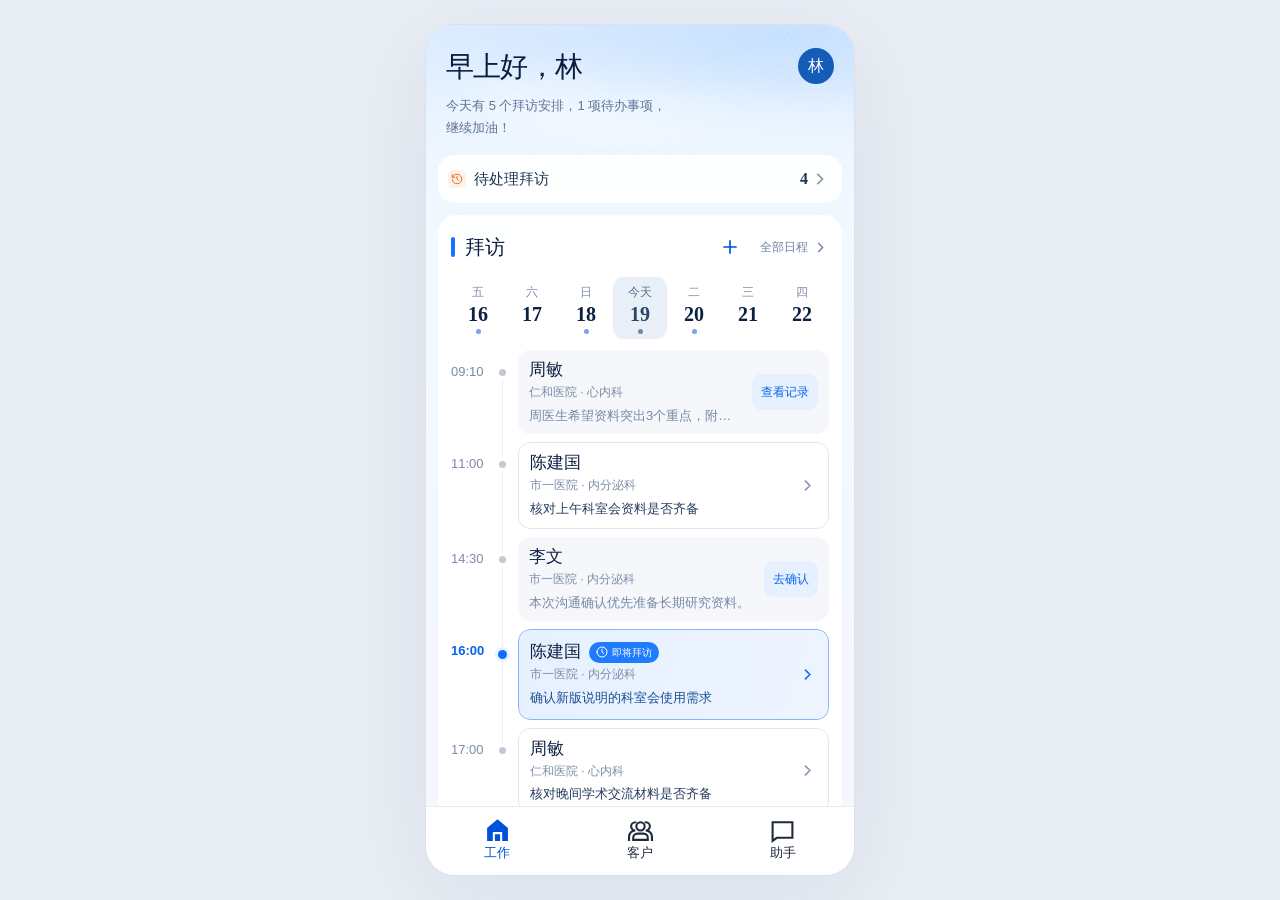
==== visit-crm-agent-v6.html @ 2f8feaa4 "Publish the visit workbench as a static GitHub Pages site." ====
<!doctype html>
<html lang="zh-CN">
  <head>
    <meta charset="UTF-8" />
    <meta name="viewport" content="width=device-width, initial-scale=1, viewport-fit=cover" />
    <meta name="theme-color" content="#f5f7fa" />
    <title>拜访工作台</title>
    <script type="module" crossorigin src="./assets/visit-crm-agent-v6-OvRmnCPo.js"></script>
    <link rel="stylesheet" crossorigin href="./assets/visit-crm-agent-v6-2pbnb_za.css">
  </head>
  <body>
    <div id="root"></div>
  </body>
</html>
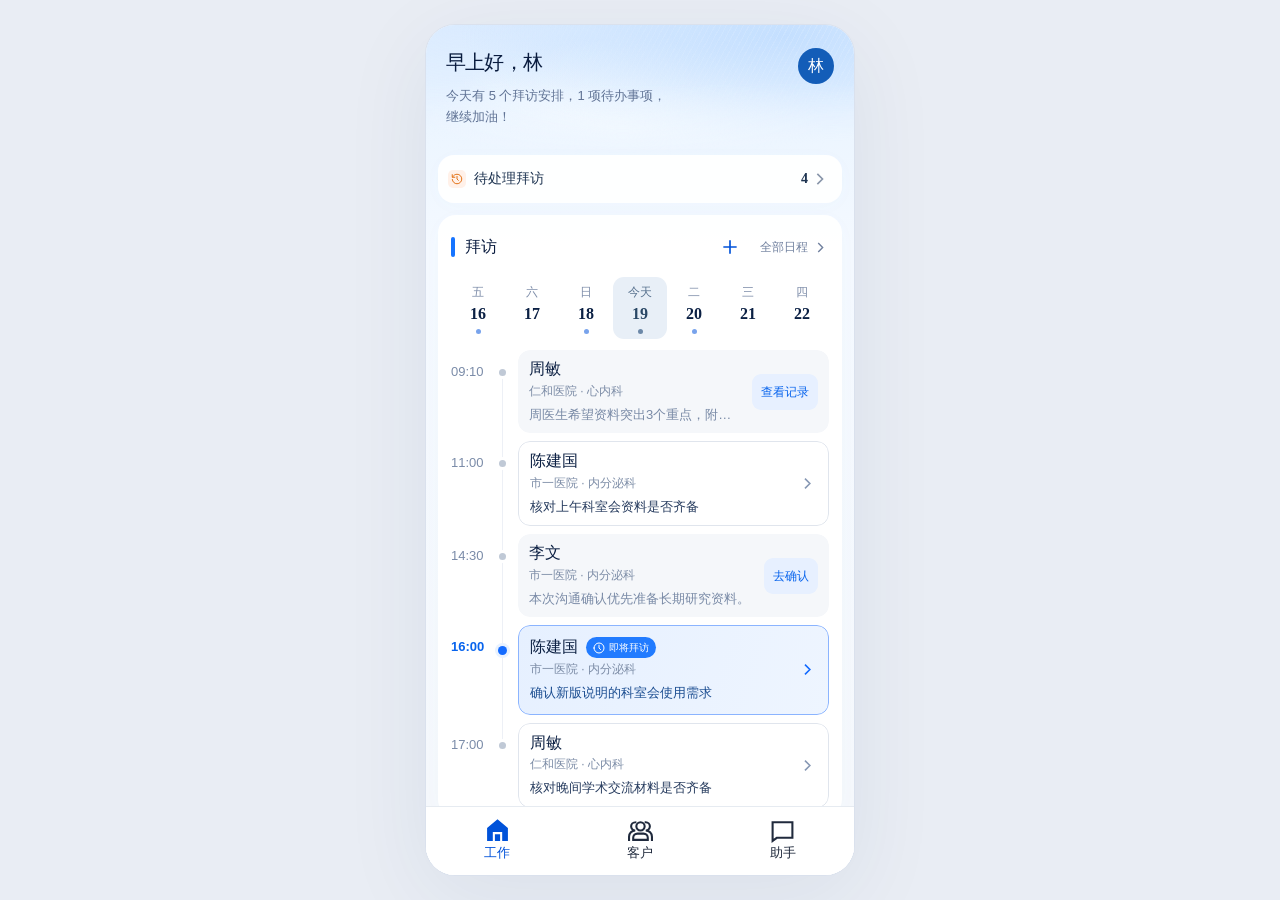
==== commit 199b42e9: "Publish the design showcase so Pages matches the local prototype site." ====
--- a/visit-crm-agent-v6.html
+++ b/visit-crm-agent-v6.html
@@ -5,8 +5,10 @@
     <meta name="viewport" content="width=device-width, initial-scale=1, viewport-fit=cover" />
     <meta name="theme-color" content="#f5f7fa" />
     <title>拜访工作台</title>
-    <script type="module" crossorigin src="./assets/visit-crm-agent-v6-OvRmnCPo.js"></script>
-    <link rel="stylesheet" crossorigin href="./assets/visit-crm-agent-v6-2pbnb_za.css">
+    <script type="module" crossorigin src="./assets/prototype-1Nj3Hr7l.js"></script>
+    <link rel="modulepreload" crossorigin href="./assets/preload-helper-B5U0W3t5.js">
+    <link rel="modulepreload" crossorigin href="./assets/react-runtime-PPb6scBU.js">
+    <link rel="stylesheet" crossorigin href="./assets/prototype-BvvFr__p.css">
   </head>
   <body>
     <div id="root"></div>
--- a/assets/prototype-BvvFr__p.css
+++ b/assets/prototype-BvvFr__p.css
@@ -0,0 +1 @@
+.t-safe-area-top{padding-top:constant(safe-area-inset-top);padding-top:env(safe-area-inset-top)}.t-safe-area-bottom{padding-bottom:constant(safe-area-inset-bottom);padding-bottom:env(safe-area-inset-bottom)}:root,:root[theme-mode=light]{--td-brand-color-1: #f2f3ff;--td-brand-color-2: #d9e1ff;--td-brand-color-3: #b5c7ff;--td-brand-color-4: #8eabff;--td-brand-color-5: #618dff;--td-brand-color-6: #366ef4;--td-brand-color-7: #0052d9;--td-brand-color-8: #003cab;--td-brand-color-9: #002a7c;--td-brand-color-10: #001a57;--td-warning-color-1: #fff1e9;--td-warning-color-2: #ffd9c2;--td-warning-color-3: #ffb98c;--td-warning-color-4: #fa9550;--td-warning-color-5: #e37318;--td-warning-color-6: #be5a00;--td-warning-color-7: #954500;--td-warning-color-8: #713300;--td-warning-color-9: #532300;--td-warning-color-10: #3b1700;--td-error-color-1: #fff0ed;--td-error-color-2: #ffd8d2;--td-error-color-3: #ffb9b0;--td-error-color-4: #ff9285;--td-error-color-5: #f6685d;--td-error-color-6: #d54941;--td-error-color-7: #ad352f;--td-error-color-8: #881f1c;--td-error-color-9: #68070a;--td-error-color-10: #490002;--td-success-color-1: #e3f9e9;--td-success-color-2: #c6f3d7;--td-success-color-3: #92dab2;--td-success-color-4: #56c08d;--td-success-color-5: #2ba471;--td-success-color-6: #008858;--td-success-color-7: #006c45;--td-success-color-8: #005334;--td-success-color-9: #003b23;--td-success-color-10: #002515;--td-gray-color-1: #f3f3f3;--td-gray-color-2: #eee;--td-gray-color-3: #e8e8e8;--td-gray-color-4: #ddd;--td-gray-color-5: #c6c6c6;--td-gray-color-6: #a6a6a6;--td-gray-color-7: #8b8b8b;--td-gray-color-8: #777;--td-gray-color-9: #5e5e5e;--td-gray-color-10: #4b4b4b;--td-gray-color-11: #393939;--td-gray-color-12: #2c2c2c;--td-gray-color-13: #242424;--td-gray-color-14: #181818;--td-font-white-1: #ffffff;--td-font-white-2: rgba(255, 255, 255, .55);--td-font-white-3: rgba(255, 255, 255, .35);--td-font-white-4: rgba(255, 255, 255, .22);--td-font-gray-1: rgba(0, 0, 0, .9);--td-font-gray-2: rgba(0, 0, 0, .6);--td-font-gray-3: rgba(0, 0, 0, .4);--td-font-gray-4: rgba(0, 0, 0, .26);--td-brand-color: var(--td-brand-color-7);--td-warning-color: var(--td-warning-color-5);--td-error-color: var(--td-error-color-6);--td-success-color: var(--td-success-color-5);--td-brand-color-focus: var(--td-brand-color-1);--td-brand-color-active: var(--td-brand-color-8);--td-brand-color-disabled: var(--td-brand-color-3);--td-brand-color-light: var(--td-brand-color-1);--td-brand-color-light-active: var(--td-brand-color-2);--td-warning-color-active: var(--td-warning-color-6);--td-warning-color-disabled: var(--td-warning-color-3);--td-warning-color-focus: var(--td-warning-color-2);--td-warning-color-light: var(--td-warning-color-1);--td-warning-color-light-active: var(--td-warning-color-2);--td-error-color-focus: var(--td-error-color-2);--td-error-color-active: var(--td-error-color-7);--td-error-color-disabled: var(--td-error-color-3);--td-error-color-light: var(--td-error-color-1);--td-error-color-light-active: var(--td-error-color-2);--td-success-color-focus: var(--td-success-color-2);--td-success-color-active: var(--td-success-color-6);--td-success-color-disabled: var(--td-success-color-3);--td-success-color-light: var(--td-success-color-1);--td-success-color-light-active: var(--td-success-color-2);--td-mask-active: rgba(0, 0, 0, .6);--td-mask-disabled: rgba(255, 255, 255, .6);--td-mask-background: rgba(255, 255, 255, .96);--td-mask-gradient: rgba(255, 255, 255, 0);--td-bg-color-page: var(--td-gray-color-1);--td-bg-color-container: var(--td-font-white-1);--td-bg-color-container-active: var(--td-gray-color-3);--td-bg-color-secondarycontainer: var(--td-gray-color-1);--td-bg-color-secondarycontainer-active: var(--td-gray-color-4);--td-bg-color-component: var(--td-gray-color-3);--td-bg-color-component-active: var(--td-gray-color-6);--td-bg-color-component-disabled: var(--td-gray-color-2);--td-bg-color-secondarycomponent: var(--td-gray-color-4);--td-bg-color-secondarycomponent-active: var(--td-gray-color-6);--td-bg-color-specialcomponent: #fff;--td-text-color-primary: var(--td-font-gray-1);--td-text-color-secondary: var(--td-font-gray-2);--td-text-color-placeholder: var(--td-font-gray-3);--td-text-color-disabled: var(--td-font-gray-4);--td-text-color-anti: var(--td-font-white-1);--td-text-color-brand: var(--td-brand-color);--td-text-color-link: var(--td-brand-color);--td-text-color-watermark: rgba(0, 0, 0, .1);--td-border-level-1-color: var(--td-gray-color-3);--td-component-stroke: var(--td-gray-color-3);--td-border-level-2-color: var(--td-gray-color-4);--td-component-border: var(--td-gray-color-4);--td-shadow-1: 0 1px 10px rgba(0, 0, 0, .05), 0 4px 5px rgba(0, 0, 0, .08), 0 2px 4px -1px rgba(0, 0, 0, .12);--td-shadow-2: 0 3px 14px 2px rgba(0, 0, 0, .05), 0 8px 10px 1px rgba(0, 0, 0, .06), 0 5px 5px -3px rgba(0, 0, 0, .1);--td-shadow-3: 0 6px 30px 5px rgba(0, 0, 0, .05), 0 16px 24px 2px rgba(0, 0, 0, .04), 0 8px 10px -5px rgba(0, 0, 0, .08);--td-shadow-4: 0 2px 8px 0 rgba(0, 0, 0, .06);--td-shadow-inset-top: inset 0 .5px 0 #dcdcdc;--td-shadow-inset-right: inset .5px 0 0 #dcdcdc;--td-shadow-inset-bottom: inset 0 -.5px 0 #dcdcdc;--td-shadow-inset-left: inset -.5px 0 0 #dcdcdc;--td-table-shadow-color: rgba(0, 0, 0, .08);--td-scrollbar-color: rgba(0, 0, 0, .1);--td-scrollbar-hover-color: rgba(0, 0, 0, .3);--td-scroll-track-color: #fff}:root.dark,:root[theme-mode=dark]{--td-brand-color-1: #1b2f51;--td-brand-color-2: #173463;--td-brand-color-3: #143975;--td-brand-color-4: #103d88;--td-brand-color-5: #0d429a;--td-brand-color-6: #054bbe;--td-brand-color-7: #2667d4;--td-brand-color-8: #4582e6;--td-brand-color-9: #699ef5;--td-brand-color-10: #96bbf8;--td-warning-color-1: #4f2a1d;--td-warning-color-2: #582f21;--td-warning-color-3: #733c23;--td-warning-color-4: #a75d2b;--td-warning-color-5: #cf6e2d;--td-warning-color-6: #dc7633;--td-warning-color-7: #e8935c;--td-warning-color-8: #ecbf91;--td-warning-color-9: #eed7bf;--td-warning-color-10: #f3e9dc;--td-error-color-1: #472324;--td-error-color-2: #5e2a2d;--td-error-color-3: #703439;--td-error-color-4: #83383e;--td-error-color-5: #a03f46;--td-error-color-6: #c64751;--td-error-color-7: #de6670;--td-error-color-8: #ec888e;--td-error-color-9: #edb1b6;--td-error-color-10: #eeced0;--td-success-color-1: #193a2a;--td-success-color-2: #1a4230;--td-success-color-3: #17533d;--td-success-color-4: #0d7a55;--td-success-color-5: #059465;--td-success-color-6: #43af8a;--td-success-color-7: #46bf96;--td-success-color-8: #80d2b6;--td-success-color-9: #b4e1d3;--td-success-color-10: #deede8;--td-gray-color-1: #f3f3f3;--td-gray-color-2: #eee;--td-gray-color-3: #e8e8e8;--td-gray-color-4: #ddd;--td-gray-color-5: #c6c6c6;--td-gray-color-6: #a6a6a6;--td-gray-color-7: #8b8b8b;--td-gray-color-8: #777;--td-gray-color-9: #5e5e5e;--td-gray-color-10: #4b4b4b;--td-gray-color-11: #393939;--td-gray-color-12: #2c2c2c;--td-gray-color-13: #242424;--td-gray-color-14: #181818;--td-font-white-1: rgba(255, 255, 255, .9);--td-font-white-2: rgba(255, 255, 255, .55);--td-font-white-3: rgba(255, 255, 255, .35);--td-font-white-4: rgba(255, 255, 255, .22);--td-font-gray-1: rgba(0, 0, 0, .9);--td-font-gray-2: rgba(0, 0, 0, .6);--td-font-gray-3: rgba(0, 0, 0, .4);--td-font-gray-4: rgba(0, 0, 0, .26);--td-brand-color: var(--td-brand-color-8);--td-warning-color: var(--td-warning-color-5);--td-error-color: var(--td-error-color-6);--td-success-color: var(--td-success-color-5);--td-brand-color-focus: var(--td-brand-color-1);--td-brand-color-active: var(--td-brand-color-9);--td-brand-color-disabled: var(--td-brand-color-3);--td-brand-color-light: var(--td-brand-color-1);--td-brand-color-light-active: var(--td-brand-color-2);--td-warning-color-focus: var(--td-warning-color-2);--td-warning-color-active: var(--td-warning-color-4);--td-warning-color-disabled: var(--td-warning-color-3);--td-warning-color-light: var(--td-warning-color-1);--td-warning-color-light-active: var(--td-warning-color-2);--td-error-color-focus: var(--td-error-color-2);--td-error-color-active: var(--td-error-color-5);--td-error-color-disabled: var(--td-error-color-3);--td-error-color-light: var(--td-error-color-1);--td-error-color-light-active: var(--td-error-color-2);--td-success-color-focus: var(--td-success-color-2);--td-success-color-active: var(--td-success-color-4);--td-success-color-disabled: var(--td-success-color-3);--td-success-color-light: var(--td-success-color-1);--td-success-color-light-active: var(--td-success-color-2);--td-mask-active: rgba(0, 0, 0, .4);--td-mask-disabled: rgba(0, 0, 0, .6);--td-mask-background: rgba(36, 36, 36, .96);--td-mask-gradient: rgba(36, 36, 36, 0);--td-bg-color-page: var(--td-gray-color-14);--td-bg-color-container: var(--td-gray-color-13);--td-bg-color-secondarycontainer: var(--td-gray-color-12);--td-bg-color-component: var(--td-gray-color-11);--td-bg-color-container-active: var(--td-gray-color-12);--td-bg-color-secondarycontainer-active: var(--td-gray-color-11);--td-bg-color-component-active: var(--td-gray-color-10);--td-bg-color-component-disabled: var(--td-gray-color-12);--td-bg-color-specialcomponent: transparent;--td-text-color-primary: var(--td-font-white-1);--td-text-color-secondary: var(--td-font-white-2);--td-text-color-placeholder: var(--td-font-white-3);--td-text-color-disabled: var(--td-font-white-4);--td-text-color-anti: var(--td-font-white-1);--td-text-color-brand: var(--td-brand-color-8);--td-text-color-link: var(--td-brand-color-8);--td-text-color-watermark: rgba(255, 255, 255, .1);--td-border-level-1-color: var(--td-gray-color-11);--td-component-stroke: var(--td-gray-color-11);--td-border-level-2-color: var(--td-gray-color-9);--td-component-border: var(--td-gray-color-9);--td-shadow-1: 0 4px 6px rgba(0, 0, 0, .06), 0 1px 10px rgba(0, 0, 0, .08), 0 2px 4px rgba(0, 0, 0, .12);--td-shadow-2: 0 8px 10px rgba(0, 0, 0, .12), 0 3px 14px rgba(0, 0, 0, .1), 0 5px 5px rgba(0, 0, 0, .16);--td-shadow-3: 0 16px 24px rgba(0, 0, 0, .14), 0 6px 30px rgba(0, 0, 0, .12), 0 8px 10px rgba(0, 0, 0, .2);--td-shadow-inset-top: inset 0 .5px 0 #5e5e5e;--td-shadow-inset-right: inset .5px 0 0 #5e5e5e;--td-shadow-inset-bottom: inset 0 -.5px 0 #5e5e5e;--td-shadow-inset-left: inset -.5px 0 0 #5e5e5e;--td-table-shadow-color: rgba(0, 0, 0, .55);--td-scrollbar-color: rgba(255, 255, 255, .1);--td-scroll-track-color: #333}:root{--td-radius-small: 3px;--td-radius-default: 6px;--td-radius-large: 9px;--td-radius-extraLarge: 12px;--td-radius-round: 999px;--td-radius-circle: 50%}:root{--td-font-family: PingFang SC, Microsoft YaHei, Arial Regular;--td-font-family-medium: PingFang SC, Microsoft YaHei, Arial Medium;--td-font-size-link-small: 12px;--td-font-size-link-medium: 14px;--td-font-size-link-large: 16px;--td-font-size-mark-extraSmall: 10px;--td-font-size-mark-small: 12px;--td-font-size-mark-medium: 14px;--td-font-size-mark-large: 16px;--td-font-size-body-extraSmall: 10px;--td-font-size-body-small: 12px;--td-font-size-body-medium: 14px;--td-font-size-body-large: 16px;--td-font-size-title-small: 14px;--td-font-size-title-medium: 16px;--td-font-size-title-large: 18px;--td-font-size-title-extraLarge: 20px;--td-font-size-headline-small: 24px;--td-font-size-headline-medium: 28px;--td-font-size-headline-large: 36px;--td-font-size-display-medium: 48px;--td-font-size-display-large: 64px;--td-line-height-link-small: 20px;--td-line-height-link-medium: 22px;--td-line-height-link-large: 24px;--td-line-height-mark-extraSmall: 16px;--td-line-height-mark-small: 20px;--td-line-height-mark-medium: 22px;--td-line-height-mark-large: 24px;--td-line-height-body-extraSmall: 16px;--td-line-height-body-small: 20px;--td-line-height-body-medium: 22px;--td-line-height-body-large: 24px;--td-line-height-title-small: 22px;--td-line-height-title-medium: 24px;--td-line-height-title-large: 26px;--td-line-height-title-extraLarge: 28px;--td-line-height-headline-small: 32px;--td-line-height-headline-medium: 36px;--td-line-height-headline-large: 44px;--td-line-height-display-medium: 56px;--td-line-height-display-large: 72px;--td-font-link-small: var(--td-font-size-link-small) / var(--td-line-height-link-small) var(--td-font-family);--td-font-link-medium: var(--td-font-size-link-medium) / var(--td-line-height-link-medium) var(--td-font-family);--td-font-link-large: var(--td-font-size-link-large) / var(--td-line-height-link-large) var(--td-font-family);--td-font-mark-extraSmall: 600 var(--td-font-size-mark-extraSmall) / var(--td-line-height-mark-extraSmall) var(--td-font-family);--td-font-mark-small: 600 var(--td-font-size-mark-small) / var(--td-line-height-mark-small) var(--td-font-family);--td-font-mark-medium: 600 var(--td-font-size-mark-medium) / var(--td-line-height-mark-medium) var(--td-font-family);--td-font-mark-large: 600 var(--td-font-size-mark-large) / var(--td-line-height-mark-large) var(--td-font-family);--td-font-body-extraSmall: var(--td-font-size-body-extraSmall) / var(--td-line-height-body-extraSmall) var(--td-font-family);--td-font-body-small: var(--td-font-size-body-small) / var(--td-line-height-body-small) var(--td-font-family);--td-font-body-medium: var(--td-font-size-body-medium) / var(--td-line-height-body-medium) var(--td-font-family);--td-font-body-large: var(--td-font-size-body-large) / var(--td-line-height-body-large) var(--td-font-family);--td-font-title-small: 600 var(--td-font-size-title-small) / var(--td-line-height-title-small) var(--td-font-family);--td-font-title-medium: 600 var(--td-font-size-title-medium) / var(--td-line-height-title-medium) var(--td-font-family);--td-font-title-large: 600 var(--td-font-size-title-large) / var(--td-line-height-title-large) var(--td-font-family);--td-font-title-extraLarge: 600 var(--td-font-size-title-extraLarge) / var(--td-line-height-title-extraLarge) var(--td-font-family);--td-font-headline-small: 600 var(--td-font-size-headline-small) / var(--td-line-height-headline-small) var(--td-font-family);--td-font-headline-medium: 600 var(--td-font-size-headline-medium) / var(--td-line-height-headline-medium) var(--td-font-family);--td-font-headline-large: 600 var(--td-font-size-headline-large) / var(--td-line-height-headline-large) var(--td-font-family);--td-font-display-medium: 600 var(--td-font-size-display-medium) / var(--td-line-height-display-medium) var(--td-font-family);--td-font-display-large: 600 var(--td-font-size-display-large) / var(--td-line-height-display-large) var(--td-font-family);--td-font-size: 10px;--td-font-size-xs: var(--td-font-size-body-extraSmall);--td-font-size-s: var(--td-font-size-body-small);--td-font-size-base: var(--td-font-size-title-small);--td-font-size-m: var(--td-font-size-title-medium);--td-font-size-l: var(--td-font-size-title-large);--td-font-size-xl: var(--td-font-size-title-extraLarge);--td-font-size-xxl: var(--td-font-size-headline-large)}:root{--td-spacer: 8px;--td-spacer-1: 12px;--td-spacer-2: 16px;--td-spacer-3: 24px;--td-spacer-4: 32px;--td-spacer-5: 48px;--td-spacer-6: 80px}:root,:root[theme-mode=light]{--td-switch-dot-disabled-color: var(--td-font-white-1);--td-switch-loading-color: var(--td-brand-color)}:root.dark,:root[theme-mode=dark]{--td-button-primary-disabled-color: var(--td-font-white-4);--td-skeleton-animation-gradient: rgba(255, 255, 255, .06);--td-slider-dot-bg-color: var(--td-gray-color-4);--td-slider-dot-disabled-bg-color: var(--td-gray-color-11);--td-slider-dot-disabled-border-color: var(--td-gray-color-12);--td-switch-dot-disabled-color: var(--td-font-white-2);--td-switch-loading-color: var(--td-font-white-1)}.t-loading{display:-webkit-box;display:-ms-flexbox;display:flex;-webkit-box-align:center;-ms-flex-align:center;align-items:center;position:relative;color:var(--td-loading-color, var(--td-brand-color, var(--td-brand-color-7, #0052d9)))}.t-loading--inherit-color{color:inherit}.t-loading--vertical{-webkit-box-orient:vertical;-webkit-box-direction:normal;-ms-flex-direction:column;flex-direction:column}.t-loading--vertical .t-loading__text{margin-left:0;margin-top:6px}.t-loading__bar{pointer-events:none}.t-loading__text{color:var(--td-loading-text-color, var(--td-text-color-primary, var(--td-font-gray-1, rgba(0, 0, 0, .9))));font:var(--td-loading-text-font, var(--td-font-body-small));margin-left:6px}.t-loading__text--only{margin-left:0}.t-loading__gradient{display:-webkit-box;display:-ms-flexbox;display:flex;-webkit-box-pack:center;-ms-flex-pack:center;justify-content:center;-webkit-box-align:center;-ms-flex-align:center;align-items:center;vertical-align:middle}.t-loading__gradient-conic{width:100%;height:100%;background:conic-gradient(from 90deg at 50% 50%,#fff 0deg,currentColor 360deg);border-radius:50%;mask:radial-gradient(transparent calc(50% - .5px),#fff 50%);-webkit-mask:radial-gradient(transparent calc(50% - .5px),#fff 50%)}.t-loading__spinner{position:relative;display:inline-block;width:20px;max-width:100%;height:20px;max-height:100%;vertical-align:middle;-webkit-animation:t-rotate .8s linear infinite;animation:t-rotate .8s linear infinite;-webkit-animation-timing-function:steps(12);animation-timing-function:steps(12)}.t-loading__spinner--line{position:absolute;top:0;left:0;width:100%;height:100%}.t-loading__spinner--line:before{display:block;width:2px;height:25%;margin:0 auto;background-color:var(--td-loading-line-bg-color, var(--td-text-color-primary, var(--td-font-gray-1, rgba(0, 0, 0, .9))));border-radius:40%;content:" "}.t-loading__dot{width:20%;height:20%;border-radius:50%;background-color:currentColor;-webkit-animation-duration:1.8s;animation-duration:1.8s;-webkit-animation-name:dotting;animation-name:dotting;-webkit-animation-timing-function:linear;animation-timing-function:linear;-webkit-animation-iteration-count:infinite;animation-iteration-count:infinite;-webkit-animation-fill-mode:both;animation-fill-mode:both}.t-loading__dot--paused{-webkit-animation-play-state:paused;animation-play-state:paused}.t-loading__dots{display:-webkit-box;display:-ms-flexbox;display:flex;-webkit-box-pack:justify;-ms-flex-pack:justify;justify-content:space-between;-webkit-box-align:center;-ms-flex-align:center;align-items:center;-webkit-animation:none;animation:none}.t-loading__parent,.t-loading__parent--relative{position:relative}.t-loading--lock{overflow:hidden}.t-loading--full{z-index:var(--td-loading-z-index, 3500);position:absolute;inset:0;display:-webkit-box;display:-ms-flexbox;display:flex;-webkit-box-align:center;-ms-flex-align:center;align-items:center;vertical-align:middle;-webkit-box-pack:center;-ms-flex-pack:center;justify-content:center;background-color:var(--td-loading-full-bg-color, rgba(255, 255, 255, .6))}.t-loading--fullscreen{position:fixed;display:-webkit-box;display:-ms-flexbox;display:flex;-webkit-box-align:center;-ms-flex-align:center;align-items:center;vertical-align:middle;-webkit-box-pack:center;-ms-flex-pack:center;justify-content:center;top:0;left:0;width:100%;height:100%;z-index:var(--td-loading-z-index, 3500);background-color:var(--td-loading-full-bg-color, rgba(255, 255, 255, .6))}.t-loading--center{display:-webkit-inline-box;display:-ms-inline-flexbox;display:inline-flex;-webkit-box-align:center;-ms-flex-align:center;align-items:center;vertical-align:middle;-webkit-box-pack:center;-ms-flex-pack:center;justify-content:center}.t-loading__spinner--line-1{-webkit-transform:rotate(30deg);transform:rotate(30deg);opacity:1}.t-loading__spinner--line-2{-webkit-transform:rotate(60deg);transform:rotate(60deg);opacity:.9375}.t-loading__spinner--line-3{-webkit-transform:rotate(90deg);transform:rotate(90deg);opacity:.875}.t-loading__spinner--line-4{-webkit-transform:rotate(120deg);transform:rotate(120deg);opacity:.8125}.t-loading__spinner--line-5{-webkit-transform:rotate(150deg);transform:rotate(150deg);opacity:.75}.t-loading__spinner--line-6{-webkit-transform:rotate(180deg);transform:rotate(180deg);opacity:.6875}.t-loading__spinner--line-7{-webkit-transform:rotate(210deg);transform:rotate(210deg);opacity:.625}.t-loading__spinner--line-8{-webkit-transform:rotate(240deg);transform:rotate(240deg);opacity:.5625}.t-loading__spinner--line-9{-webkit-transform:rotate(270deg);transform:rotate(270deg);opacity:.5}.t-loading__spinner--line-10{-webkit-transform:rotate(300deg);transform:rotate(300deg);opacity:.4375}.t-loading__spinner--line-11{-webkit-transform:rotate(330deg);transform:rotate(330deg);opacity:.375}.t-loading__spinner--line-12{-webkit-transform:rotate(360deg);transform:rotate(360deg);opacity:.3125}@-webkit-keyframes t-rotate{0%{-webkit-transform:rotate(0deg);transform:rotate(0)}to{-webkit-transform:rotate(360deg);transform:rotate(360deg)}}@keyframes t-rotate{0%{-webkit-transform:rotate(0deg);transform:rotate(0)}to{-webkit-transform:rotate(360deg);transform:rotate(360deg)}}@-webkit-keyframes dotting{0%{opacity:.15}1%{opacity:.8}33%{opacity:.8}34%{opacity:.15}to{opacity:.15}}@keyframes dotting{0%{opacity:.15}1%{opacity:.8}33%{opacity:.8}34%{opacity:.15}to{opacity:.15}}.t-button--size-extra-small{font:var(--td-button-extra-small-font, var(--td-font-mark-medium));padding-left:var(--td-button-extra-small-padding-horizontal, 8px);padding-right:var(--td-button-extra-small-padding-horizontal, 8px);height:var(--td-button-extra-small-height, 28px)}.t-button--size-extra-small .t-icon{font-size:var(--td-button-extra-small-icon-size, 18px)}.t-button--size-small{font:var(--td-button-small-font, var(--td-font-mark-medium));padding-left:var(--td-button-small-padding-horizontal, 12px);padding-right:var(--td-button-small-padding-horizontal, 12px);height:var(--td-button-small-height, 32px)}.t-button--size-small .t-icon{font-size:var(--td-button-small-icon-size, 18px)}.t-button--size-medium{font:var(--td-button-medium-font, var(--td-font-mark-large));padding-left:var(--td-button-medium-padding-horizontal, 16px);padding-right:var(--td-button-medium-padding-horizontal, 16px);height:var(--td-button-medium-height, 40px)}.t-button--size-medium .t-icon{font-size:var(--td-button-medium-icon-size, 20px)}.t-button--size-large{font:var(--td-button-large-font, var(--td-font-mark-large));padding-left:var(--td-button-large-padding-horizontal, 20px);padding-right:var(--td-button-large-padding-horizontal, 20px);height:var(--td-button-large-height, 48px)}.t-button--size-large .t-icon{font-size:var(--td-button-large-icon-size, 24px)}.t-button--default{color:var(--td-button-default-color, var(--td-text-color-primary, var(--td-font-gray-1, rgba(0, 0, 0, .9))));background-color:var(--td-button-default-bg-color, var(--td-bg-color-component, var(--td-gray-color-3, #e8e8e8)))}.t-button--default:after{border-width:var(--td-button-border-width, 2px);border-color:var(--td-button-default-border-color, var(--td-bg-color-component, var(--td-gray-color-3, #e8e8e8)))}.t-button--default.t-button--hover{z-index:0}.t-button--default.t-button--hover,.t-button--default.t-button--hover:after{background-color:var(--td-button-default-active-bg-color, var(--td-bg-color-component-active, var(--td-gray-color-6, #a6a6a6)));border-color:var(--td-button-default-active-border-color, var(--td-bg-color-component-active, var(--td-gray-color-6, #a6a6a6)))}.t-button--default.t-button--disabled{color:var(--td-button-default-disabled-color, var(--td-text-color-disabled, var(--td-font-gray-4, rgba(0, 0, 0, .26))));background-color:var(--td-button-default-disabled-bg, var(--td-bg-color-component-disabled, var(--td-gray-color-2, #eeeeee)))}.t-button--default.t-button--disabled:after{border-color:var(--td-button-default-disabled-border-color, var(--td-bg-color-component-disabled, var(--td-gray-color-2, #eeeeee)))}.t-button--primary{color:var(--td-button-primary-color, var(--td-font-white-1, #ffffff));background-color:var(--td-button-primary-bg-color, var(--td-brand-color, var(--td-brand-color-7, #0052d9)))}.t-button--primary:after{border-width:var(--td-button-border-width, 2px);border-color:var(--td-button-primary-border-color, var(--td-brand-color, var(--td-brand-color-7, #0052d9)))}.t-button--primary.t-button--hover{z-index:0}.t-button--primary.t-button--hover,.t-button--primary.t-button--hover:after{background-color:var(--td-button-primary-active-bg-color, var(--td-brand-color-active, var(--td-brand-color-8, #003cab)));border-color:var(--td-button-primary-active-border-color, var(--td-brand-color-active, var(--td-brand-color-8, #003cab)))}.t-button--primary.t-button--disabled{color:var(--td-button-primary-disabled-color, var(--td-font-white-1, #ffffff));background-color:var(--td-button-primary-disabled-bg, var(--td-brand-color-disabled, var(--td-brand-color-3, #b5c7ff)))}.t-button--primary.t-button--disabled:after{border-color:var(--td-button-primary-disabled-border-color, var(--td-brand-color-disabled, var(--td-brand-color-3, #b5c7ff)))}.t-button--light{color:var(--td-button-light-color, var(--td-brand-color, var(--td-brand-color-7, #0052d9)));background-color:var(--td-button-light-bg-color, var(--td-brand-color-light, var(--td-brand-color-1, #f2f3ff)))}.t-button--light:after{border-width:var(--td-button-border-width, 2px);border-color:var(--td-button-light-border-color, var(--td-brand-color-light, var(--td-brand-color-1, #f2f3ff)))}.t-button--light.t-button--hover{z-index:0}.t-button--light.t-button--hover,.t-button--light.t-button--hover:after{background-color:var(--td-button-light-active-bg-color, var(--td-brand-color-light-active, var(--td-brand-color-2, #d9e1ff)));border-color:var(--td-button-light-active-border-color, var(--td-brand-color-light-active, var(--td-brand-color-2, #d9e1ff)))}.t-button--light.t-button--disabled{color:var(--td-button-light-disabled-color, var(--td-brand-color-disabled, var(--td-brand-color-3, #b5c7ff)));background-color:var(--td-button-light-disabled-bg, var(--td-brand-color-light, var(--td-brand-color-1, #f2f3ff)))}.t-button--light.t-button--disabled:after{border-color:var(--td-button-light-disabled-border-color, var(--td-brand-color-light, var(--td-brand-color-1, #f2f3ff)))}.t-button--danger{color:var(--td-button-danger-color, var(--td-font-white-1, #ffffff));background-color:var(--td-button-danger-bg-color, var(--td-error-color, var(--td-error-color-6, #d54941)))}.t-button--danger:after{border-width:var(--td-button-border-width, 2px);border-color:var(--td-button-danger-border-color, var(--td-error-color, var(--td-error-color-6, #d54941)))}.t-button--danger.t-button--hover{z-index:0}.t-button--danger.t-button--hover,.t-button--danger.t-button--hover:after{background-color:var(--td-button-danger-active-bg-color, var(--td-error-color-7, #ad352f));border-color:var(--td-button-danger-active-border-color, var(--td-error-color-7, #ad352f))}.t-button--danger.t-button--disabled{color:var(--td-button-danger-disabled-color, var(--td-font-white-1, #ffffff));background-color:var(--td-button-danger-disabled-bg, var(--td-error-color-3, #ffb9b0))}.t-button--danger.t-button--disabled:after{border-color:var(--td-button-danger-disabled-border-color, var(--td-error-color-3, #ffb9b0))}.t-button{display:-webkit-inline-box;display:-ms-inline-flexbox;display:inline-flex;-webkit-box-align:center;-ms-flex-align:center;align-items:center;-webkit-box-pack:center;-ms-flex-pack:center;justify-content:center;position:relative;white-space:nowrap;text-align:center;border:none;background-image:none;-webkit-transition:all .3s;transition:all .3s;border-radius:var(--td-button-border-radius, var(--td-radius-default, 6px));outline:none;vertical-align:top;text-decoration:none;cursor:pointer;-webkit-tap-highlight-color:transparent;-webkit-user-select:none;-moz-user-select:none;-ms-user-select:none;user-select:none;-ms-touch-action:manipulation;touch-action:manipulation;-webkit-appearance:none}.t-button:after{content:"";display:block;position:absolute;left:0;top:0;width:200%;height:200%;-webkit-transform:scale(.5);transform:scale(.5);-webkit-transform-origin:0 0;transform-origin:0 0;border-radius:calc(var(--td-button-border-radius, var(--td-radius-default, 6px)) * 2);border-style:solid;-webkit-box-sizing:border-box;box-sizing:border-box}.t-button--text{color:var(--td-button-default-color, var(--td-text-color-primary, var(--td-font-gray-1, rgba(0, 0, 0, .9))));background:none}.t-button--text:after{border:0}.t-button--text.t-button--hover,.t-button--text.t-button--hover:after{background-color:var(--td-button-default-text-active-bg-color, var(--td-bg-color-container-active, var(--td-gray-color-3, #e8e8e8)))}.t-button--text.t-button--primary{color:var(--td-button-primary-text-color, var(--td-brand-color, var(--td-brand-color-7, #0052d9)));background:none}.t-button--text.t-button--primary.t-button--hover,.t-button--text.t-button--primary.t-button--hover:after{background-color:var(--td-button-primary-text-active-bg-color, var(--td-bg-color-container-active, var(--td-gray-color-3, #e8e8e8)))}.t-button--text.t-button--primary.t-button--disabled{color:var(--td-button-primary-text-disabled-color, var(--td-brand-color-disabled, var(--td-brand-color-3, #b5c7ff)));background:none}.t-button--text.t-button--danger{color:var(--td-button-danger-text-color, var(--td-error-color, var(--td-error-color-6, #d54941)));background:none}.t-button--text.t-button--danger.t-button--hover,.t-button--text.t-button--danger.t-button--hover:after{background-color:var(--td-button-danger-text-active-bg-color, var(--td-bg-color-container-active, var(--td-gray-color-3, #e8e8e8)))}.t-button--text.t-button--danger.t-button--disabled{color:var(--td-button-danger-text-disabled-color, var(--td-button-danger-disabled-color, var(--td-font-white-1, #ffffff)));background:none}.t-button--text.t-button--light{color:var(--td-button-light-text-color, var(--td-brand-color, var(--td-brand-color-7, #0052d9)));background:none}.t-button--text.t-button--light.t-button--hover,.t-button--text.t-button--light.t-button--hover:after{background-color:var(--td-button-light-text-active-bg-color, var(--td-bg-color-container-active, var(--td-gray-color-3, #e8e8e8)))}.t-button--text.t-button--disabled{color:var(--td-button-default-disabled-color, var(--td-text-color-disabled, var(--td-font-gray-4, rgba(0, 0, 0, .26))))}.t-button--dashed,.t-button--outline{color:var(--td-button-default-outline-color, var(--td-text-color-primary, var(--td-font-gray-1, rgba(0, 0, 0, .9))));background-color:transparent}.t-button--dashed:after,.t-button--outline:after{border-color:var(--td-button-default-outline-border-color, var(--td-component-border, var(--td-gray-color-4, #dddddd)))}.t-button--dashed.t-button--hover,.t-button--outline.t-button--hover,.t-button--dashed.t-button--hover:after,.t-button--outline.t-button--hover:after{background-color:var(--td-button-default-outline-active-bg-color, var(--td-bg-color-container-active, var(--td-gray-color-3, #e8e8e8)));border-color:var(--td-button-default-outline-active-border-color, var(--td-component-border, var(--td-gray-color-4, #dddddd)))}.t-button--dashed.t-button--disabled,.t-button--outline.t-button--disabled{color:var(--td-button-default-outline-disabled-color, var(--td-component-border, var(--td-gray-color-4, #dddddd)))}.t-button--dashed.t-button--disabled:after,.t-button--outline.t-button--disabled:after{border-color:var(--td-button-default-outline-disabled-color, var(--td-component-border, var(--td-gray-color-4, #dddddd)))}.t-button--dashed.t-button--primary,.t-button--outline.t-button--primary{color:var(--td-button-primary-outline-color, var(--td-brand-color, var(--td-brand-color-7, #0052d9)))}.t-button--dashed.t-button--primary:after,.t-button--outline.t-button--primary:after{border-color:var(--td-button-primary-outline-border-color, var(--td-button-primary-outline-color, var(--td-brand-color, var(--td-brand-color-7, #0052d9))))}.t-button--dashed.t-button--primary.t-button--hover,.t-button--outline.t-button--primary.t-button--hover{color:var(--td-button-primary-outline-active-border-color, var(--td-brand-color-active, var(--td-brand-color-8, #003cab)))}.t-button--dashed.t-button--primary.t-button--hover:after,.t-button--outline.t-button--primary.t-button--hover:after{background-color:var(--td-button-primary-outline-active-bg-color, var(--td-bg-color-container-active, var(--td-gray-color-3, #e8e8e8)));border-color:var(--td-button-primary-outline-active-border-color, var(--td-brand-color-active, var(--td-brand-color-8, #003cab)))}.t-button--dashed.t-button--primary.t-button--disabled,.t-button--outline.t-button--primary.t-button--disabled{background-color:transparent;color:var(--td-button-primary-outline-disabled-color, var(--td-brand-color-disabled, var(--td-brand-color-3, #b5c7ff)))}.t-button--dashed.t-button--primary.t-button--disabled:after,.t-button--outline.t-button--primary.t-button--disabled:after{border-color:var(--td-button-primary-outline-disabled-color, var(--td-brand-color-disabled, var(--td-brand-color-3, #b5c7ff)))}.t-button--dashed.t-button--danger,.t-button--outline.t-button--danger{color:var(--td-button-danger-outline-color, var(--td-error-color, var(--td-error-color-6, #d54941)))}.t-button--dashed.t-button--danger:after,.t-button--outline.t-button--danger:after{border-color:var(--td-button-danger-outline-border-color, var(--td-button-danger-outline-color, var(--td-error-color, var(--td-error-color-6, #d54941))))}.t-button--dashed.t-button--danger.t-button--hover,.t-button--outline.t-button--danger.t-button--hover{color:var(--td-button-danger-outline-active-border-color, var(--td-error-color-7, #ad352f))}.t-button--dashed.t-button--danger.t-button--hover:after,.t-button--outline.t-button--danger.t-button--hover:after{background-color:var(--td-button-danger-outline-active-bg-color, var(--td-bg-color-container-active, var(--td-gray-color-3, #e8e8e8)));border-color:var(--td-button-danger-outline-active-border-color, var(--td-error-color-7, #ad352f))}.t-button--dashed.t-button--danger.t-button--disabled,.t-button--outline.t-button--danger.t-button--disabled{background-color:transparent;color:var(--td-button-danger-outline-disabled-color, var(--td-error-color-3, #ffb9b0))}.t-button--dashed.t-button--danger.t-button--disabled:after,.t-button--outline.t-button--danger.t-button--disabled:after{border-color:var(--td-button-danger-outline-disabled-color, var(--td-error-color-3, #ffb9b0))}.t-button--dashed.t-button--light,.t-button--outline.t-button--light{color:var(--td-button-light-outline-color, var(--td-brand-color, var(--td-brand-color-7, #0052d9)));background-color:var(--td-button-light-outline-bg-color, var(--td-brand-color-light, var(--td-brand-color-1, #f2f3ff)))}.t-button--dashed.t-button--light:after,.t-button--outline.t-button--light:after{border-color:var(--td-button-light-outline-border-color, var(--td-button-light-outline-color, var(--td-brand-color, var(--td-brand-color-7, #0052d9))))}.t-button--dashed.t-button--light.t-button--hover,.t-button--outline.t-button--light.t-button--hover{color:var(--td-button-light-outline-active-border-color, var(--td-brand-color-active, var(--td-brand-color-8, #003cab)))}.t-button--dashed.t-button--light.t-button--hover:after,.t-button--outline.t-button--light.t-button--hover:after{background-color:var(--td-button-light-outline-active-bg-color, var(--td-brand-color-light-active, var(--td-brand-color-2, #d9e1ff)));border-color:var(--td-button-light-outline-active-border-color, var(--td-brand-color-active, var(--td-brand-color-8, #003cab)))}.t-button--dashed.t-button--light.t-button--disabled,.t-button--outline.t-button--light.t-button--disabled{background-color:transparent;color:var(--td-button-light-outline-disabled-color, var(--td-brand-color-disabled, var(--td-brand-color-3, #b5c7ff)))}.t-button--dashed.t-button--light.t-button--disabled:after,.t-button--outline.t-button--light.t-button--disabled:after{border-color:var(--td-button-light-outline-disabled-color, var(--td-brand-color-disabled, var(--td-brand-color-3, #b5c7ff)))}.t-button--dashed:after{border-style:dashed}.t-button--ghost{background-color:transparent;color:var(--td-button-ghost-color, #fff)}.t-button--ghost:after{border-color:var(--td-button-ghost-border-color, var(--td-button-ghost-color, #fff))}.t-button--ghost.t-button--default.t-button--hover{color:var(--td-button-ghost-hover-color, var(--td-font-white-2, rgba(255, 255, 255, .55)))}.t-button--ghost.t-button--default.t-button--hover,.t-button--ghost.t-button--default.t-button--hover:after{background-color:transparent;border-color:var(--td-button-ghost-hover-color, var(--td-font-white-2, rgba(255, 255, 255, .55)))}.t-button--ghost.t-button--primary{color:var(--td-button-ghost-primary-color, var(--td-brand-color, var(--td-brand-color-7, #0052d9)))}.t-button--ghost.t-button--primary:after{border-color:var(--td-button-ghost-primary-border-color, var(--td-brand-color, var(--td-brand-color-7, #0052d9)))}.t-button--ghost.t-button--primary.t-button--hover{color:var(--td-button-ghost-primary-hover-color, var(--td-brand-color-active, var(--td-brand-color-8, #003cab)))}.t-button--ghost.t-button--primary.t-button--hover,.t-button--ghost.t-button--primary.t-button--hover:after{background-color:transparent;border-color:var(--td-button-ghost-primary-hover-color, var(--td-brand-color-active, var(--td-brand-color-8, #003cab)))}.t-button--ghost.t-button--primary.t-button--text.t-button--hover,.t-button--ghost.t-button--primary.t-button--text.t-button--hover:after{background-color:var(--td-gray-color-10, #4b4b4b)}.t-button--ghost.t-button--primary.t-button--disabled{background-color:transparent;color:var(--td-button-ghost-disabled-color, var(--td-font-white-4, rgba(255, 255, 255, .22)))}.t-button--ghost.t-button--primary.t-button--disabled:after{border-color:var(--td-button-ghost-disabled-color, var(--td-font-white-4, rgba(255, 255, 255, .22)))}.t-button--ghost.t-button--danger{color:var(--td-button-ghost-danger-color, var(--td-error-color, var(--td-error-color-6, #d54941)))}.t-button--ghost.t-button--danger:after{border-color:var(--td-button-ghost-danger-border-color, var(--td-error-color, var(--td-error-color-6, #d54941)))}.t-button--ghost.t-button--danger.t-button--hover{color:var(--td-button-ghost-danger-hover-color, var(--td-error-color-active, var(--td-error-color-7, #ad352f)))}.t-button--ghost.t-button--danger.t-button--hover,.t-button--ghost.t-button--danger.t-button--hover:after{background-color:transparent;border-color:var(--td-button-ghost-danger-hover-color, var(--td-error-color-active, var(--td-error-color-7, #ad352f)))}.t-button--ghost.t-button--danger.t-button--text.t-button--hover,.t-button--ghost.t-button--danger.t-button--text.t-button--hover:after{background-color:var(--td-gray-color-10, #4b4b4b)}.t-button--ghost.t-button--danger.t-button--disabled{background-color:transparent;color:var(--td-button-ghost-disabled-color, var(--td-font-white-4, rgba(255, 255, 255, .22)))}.t-button--ghost.t-button--danger.t-button--disabled:after{border-color:var(--td-button-ghost-disabled-color, var(--td-font-white-4, rgba(255, 255, 255, .22)))}.t-button--ghost.t-button--default.t-button--text.t-button--hover,.t-button--ghost.t-button--default.t-button--text.t-button--hover:after{background-color:var(--td-gray-color-10, #4b4b4b)}.t-button--ghost.t-button--default.t-button--disabled{background-color:transparent;color:var(--td-button-ghost-disabled-color, var(--td-font-white-4, rgba(255, 255, 255, .22)))}.t-button--ghost.t-button--default.t-button--disabled:after{border-color:var(--td-button-ghost-disabled-color, var(--td-font-white-4, rgba(255, 255, 255, .22)))}.t-loading+.t-button__content:not(:empty),.t-icon+.t-button__content:not(:empty),.t-button__content:not(:empty)+.t-icon{margin-left:4px}.t-button--round.t-button--size-large{border-radius:calc(var(--td-button-large-height, 48px) / 2)}.t-button--round.t-button--size-large:after{border-radius:var(--td-button-large-height, 48px)}.t-button--round.t-button--size-medium{border-radius:calc(var(--td-button-medium-height, 40px) / 2)}.t-button--round.t-button--size-medium:after{border-radius:var(--td-button-medium-height, 40px)}.t-button--round.t-button--size-small{border-radius:calc(var(--td-button-small-height, 32px) / 2)}.t-button--round.t-button--size-small:after{border-radius:var(--td-button-small-height, 32px)}.t-button--round.t-button--size-extra-small{border-radius:calc(var(--td-button-extra-small-height, 28px) / 2)}.t-button--round.t-button--size-extra-small:after{border-radius:var(--td-button-extra-small-height, 28px)}.t-button--square{padding:0}.t-button--square.t-button--size-large{width:var(--td-button-large-height, 48px)}.t-button--square.t-button--size-medium{width:var(--td-button-medium-height, 40px)}.t-button--square.t-button--size-small{width:var(--td-button-small-height, 32px)}.t-button--square.t-button--size-extra-small{width:var(--td-button-extra-small-height, 28px)}.t-button--circle{padding:0;border-radius:50%}.t-button--circle.t-button--size-large{width:var(--td-button-large-height, 48px)}.t-button--circle.t-button--size-large:after{border-radius:50%}.t-button--circle.t-button--size-medium{width:var(--td-button-medium-height, 40px)}.t-button--circle.t-button--size-medium:after{border-radius:50%}.t-button--circle.t-button--size-small{width:var(--td-button-small-height, 32px)}.t-button--circle.t-button--size-small:after{border-radius:50%}.t-button--circle.t-button--size-extra-small{width:var(--td-button-extra-small-height, 28px)}.t-button--circle.t-button--size-extra-small:after{border-radius:50%}.t-button--block{display:-webkit-box;display:-ms-flexbox;display:flex;width:100%}.t-button--disabled{cursor:not-allowed}.t-button__loading--wrapper{display:-webkit-box;display:-ms-flexbox;display:flex;-webkit-box-align:center;-ms-flex-align:center;align-items:center;-webkit-box-pack:center;-ms-flex-pack:center;justify-content:center}.t-button__loading--indicator{color:var(--td-font-white-1, #ffffff)}.t-button.t-button--hover:after{z-index:-1}.t-divider{display:-webkit-box;display:-ms-flexbox;display:flex;color:var(--td-divider-color, var(--td-bg-color-component, var(--td-gray-color-3, #e8e8e8)));border-color:var(--td-divider-color, var(--td-bg-color-component, var(--td-gray-color-3, #e8e8e8)));border-style:var(--td-divider-content-line-style, solid);border-width:0}.t-divider:before,.t-divider:after{content:"";display:block;-webkit-box-flex:1;-ms-flex:1;flex:1;-webkit-box-sizing:border-box;box-sizing:border-box;border:inherit;border-color:inherit;border-style:inherit}.t-divider--horizontal{-webkit-box-align:center;-ms-flex-align:center;align-items:center;margin:var(--td-divider-horizontal-margin, 10px) 0}.t-divider--horizontal:before,.t-divider--horizontal:after{border-top-width:var(--td-divider-border-width, 1px);-webkit-transform:scaleY(.5);transform:scaleY(.5);-webkit-transform-origin:center;transform-origin:center}.t-divider--horizontal .t-divider__content:not(:empty){margin:0 var(--td-divider-content-margin, var(--td-spacer-1, 12px))}.t-divider--vertical{-webkit-box-orient:vertical;-webkit-box-direction:normal;-ms-flex-direction:column;flex-direction:column;height:1em;margin:0 var(--td-divider-vertical-margin, var(--td-spacer, 8px))}.t-divider--vertical:before,.t-divider--vertical:after{border-left-width:1px;-webkit-transform:scaleX(.5);transform:scaleX(.5)}.t-divider--vertical-center{-webkit-box-align:center;-ms-flex-align:center;align-items:center;height:100%}.t-divider--dashed{border-style:dashed}.t-divider__content{font:var(--td-divider-content-font, var(--td-font-body-small));color:var(--td-divider-content-color, var(--td-text-color-placeholder, var(--td-font-gray-3, rgba(0, 0, 0, .4))))}.t-divider--left:before,.t-divider--right:after{max-width:30px}.t-fab{position:fixed}.t-fab__button{-webkit-box-shadow:var(--td-fab-shadow, var(--td-shadow-2, 0 3px 14px 2px rgba(0, 0, 0, .05), 0 8px 10px 1px rgba(0, 0, 0, .06), 0 5px 5px -3px rgba(0, 0, 0, .1)));box-shadow:var(--td-fab-shadow, var(--td-shadow-2, 0 3px 14px 2px rgba(0, 0, 0, .05), 0 8px 10px 1px rgba(0, 0, 0, .06), 0 5px 5px -3px rgba(0, 0, 0, .1)))}.t-fab--animation{-webkit-transition:all .3s cubic-bezier(.25,.8,.25,1);transition:all .3s cubic-bezier(.25,.8,.25,1)}.t-row{display:-webkit-box;display:-ms-flexbox;display:flex;-webkit-box-orient:horizontal;-webkit-box-direction:normal;-ms-flex-flow:row;flex-flow:row;-webkit-box-sizing:border-box;box-sizing:border-box;-ms-flex-wrap:wrap;flex-wrap:wrap}.t-col{display:block;-webkit-box-sizing:border-box;box-sizing:border-box;min-height:1px}.t-col--1{width:4.16666667%}.t-col--offset-1{margin-left:4.16666667%}.t-col--2{width:8.33333333%}.t-col--offset-2{margin-left:8.33333333%}.t-col--3{width:12.5%}.t-col--offset-3{margin-left:12.5%}.t-col--4{width:16.66666667%}.t-col--offset-4{margin-left:16.66666667%}.t-col--5{width:20.83333333%}.t-col--offset-5{margin-left:20.83333333%}.t-col--6{width:25%}.t-col--offset-6{margin-left:25%}.t-col--7{width:29.16666667%}.t-col--offset-7{margin-left:29.16666667%}.t-col--8{width:33.33333333%}.t-col--offset-8{margin-left:33.33333333%}.t-col--9{width:37.5%}.t-col--offset-9{margin-left:37.5%}.t-col--10{width:41.66666667%}.t-col--offset-10{margin-left:41.66666667%}.t-col--11{width:45.83333333%}.t-col--offset-11{margin-left:45.83333333%}.t-col--12{width:50%}.t-col--offset-12{margin-left:50%}.t-col--13{width:54.16666667%}.t-col--offset-13{margin-left:54.16666667%}.t-col--14{width:58.33333333%}.t-col--offset-14{margin-left:58.33333333%}.t-col--15{width:62.5%}.t-col--offset-15{margin-left:62.5%}.t-col--16{width:66.66666667%}.t-col--offset-16{margin-left:66.66666667%}.t-col--17{width:70.83333333%}.t-col--offset-17{margin-left:70.83333333%}.t-col--18{width:75%}.t-col--offset-18{margin-left:75%}.t-col--19{width:79.16666667%}.t-col--offset-19{margin-left:79.16666667%}.t-col--20{width:83.33333333%}.t-col--offset-20{margin-left:83.33333333%}.t-col--21{width:87.5%}.t-col--offset-21{margin-left:87.5%}.t-col--22{width:91.66666667%}.t-col--offset-22{margin-left:91.66666667%}.t-col--23{width:95.83333333%}.t-col--offset-23{margin-left:95.83333333%}.t-col--24{width:100%}.t-col--offset-24{margin-left:100%}.t-link--small .t-link__content{font:var(--td-font-body-small)}.t-link--small .t-link__prefix-icon,.t-link--small .t-link__suffix-icon{font-size:14px}.t-link--medium .t-link__content{font:var(--td-font-body-medium)}.t-link--medium .t-link__prefix-icon,.t-link--medium .t-link__suffix-icon{font-size:16px}.t-link--large .t-link__content{font:var(--td-font-body-large)}.t-link--large .t-link__prefix-icon,.t-link--large .t-link__suffix-icon{font-size:18px}.t-link--primary{color:var(--td-link-primary-color, var(--td-brand-color, var(--td-brand-color-7, #0052d9)))}.t-link--primary.t-link--underline:after{border-color:var(--td-link-primary-color, var(--td-brand-color, var(--td-brand-color-7, #0052d9)))}.t-link--primary.t-link--disabled{color:var(--td-link-primary-disabled-color, var(--td-brand-color-disabled, var(--td-brand-color-3, #b5c7ff)))}.t-link--primary:active.t-link--hover{color:var(--td-link-primary-active-color, var(--td-brand-color-active, var(--td-brand-color-8, #003cab)))}.t-link--primary:active.t-link--hover.t-link--underline:after{border-color:var(--td-link-primary-active-color, var(--td-brand-color-active, var(--td-brand-color-8, #003cab)))}.t-link--success{color:var(--td-link-success-color, var(--td-success-color, var(--td-success-color-5, #2ba471)))}.t-link--success.t-link--underline:after{border-color:var(--td-link-success-color, var(--td-success-color, var(--td-success-color-5, #2ba471)))}.t-link--success.t-link--disabled{color:var(--td-link-success-disabled-color, var(--td-success-color-disabled, var(--td-success-color-3, #92dab2)))}.t-link--success:active.t-link--hover{color:var(--td-link-success-active-color, var(--td-success-color-active, var(--td-success-color-6, #008858)))}.t-link--success:active.t-link--hover.t-link--underline:after{border-color:var(--td-link-success-active-color, var(--td-success-color-active, var(--td-success-color-6, #008858)))}.t-link--warning{color:var(--td-link-warning-color, var(--td-warning-color, var(--td-warning-color-5, #e37318)))}.t-link--warning.t-link--underline:after{border-color:var(--td-link-warning-color, var(--td-warning-color, var(--td-warning-color-5, #e37318)))}.t-link--warning.t-link--disabled{color:var(--td-link-warning-disabled-color, var(--td-warning-color-disabled, var(--td-warning-color-3, #ffb98c)))}.t-link--warning:active.t-link--hover{color:var(--td-link-warning-active-color, var(--td-warning-color-active, var(--td-warning-color-6, #be5a00)))}.t-link--warning:active.t-link--hover.t-link--underline:after{border-color:var(--td-link-warning-active-color, var(--td-warning-color-active, var(--td-warning-color-6, #be5a00)))}.t-link--default{color:var(--td-link-default-color, var(--td-text-color-primary, var(--td-font-gray-1, rgba(0, 0, 0, .9))))}.t-link--default.t-link--underline:after{border-color:var(--td-link-default-color, var(--td-text-color-primary, var(--td-font-gray-1, rgba(0, 0, 0, .9))))}.t-link--default.t-link--disabled{color:var(--td-link-default-disabled-color, var(--td-text-color-disabled, var(--td-font-gray-4, rgba(0, 0, 0, .26))))}.t-link--default:active.t-link--hover{color:var(--td-link-default-active-color, var(--td-brand-color-active, var(--td-brand-color-8, #003cab)))}.t-link--default:active.t-link--hover.t-link--underline:after{border-color:var(--td-link-default-active-color, var(--td-brand-color-active, var(--td-brand-color-8, #003cab)))}.t-link--danger{color:var(--td-link-danger-color, var(--td-error-color, var(--td-error-color-6, #d54941)))}.t-link--danger.t-link--underline:after{border-color:var(--td-link-danger-color, var(--td-error-color, var(--td-error-color-6, #d54941)))}.t-link--danger.t-link--disabled{color:var(--td-link-danger-disabled-color, var(--td-error-color-disabled, var(--td-error-color-3, #ffb9b0)))}.t-link--danger:active.t-link--hover{color:var(--td-link-danger-active-color, var(--td-error-color-active, var(--td-error-color-7, #ad352f)))}.t-link--danger:active.t-link--hover.t-link--underline:after{border-color:var(--td-link-danger-active-color, var(--td-error-color-active, var(--td-error-color-7, #ad352f)))}.t-link{position:relative;display:-webkit-box;display:-ms-flexbox;display:flex;-webkit-box-align:center;-ms-flex-align:center;align-items:center;-webkit-box-sizing:content-box;box-sizing:content-box;text-decoration:none}.t-link--underline:after{content:"";position:absolute;left:0;right:0;height:0;bottom:2px;opacity:1;border-bottom:1px solid #cd0be7}.t-link__prefix-icon:not(:empty)+.t-link__content:not(:empty){padding-left:4px;display:inherit}.t-link__content:not(:empty)+.t-link__suffix-icon:not(:empty){padding-left:4px;display:inherit}.t-typography{color:var(--td-text-color-primary, var(--td-font-gray-1, rgba(0, 0, 0, .9)));font:var(--td-font-body-medium);margin:var(--td-spacer-2, 16px) 0}h1.t-typography{font:var(--td-font-headline-large);margin-top:var(--td-spacer-4, 32px);margin-bottom:var(--td-spacer-3, 24px)}h2.t-typography{font:var(--td-font-headline-medium);margin-top:var(--td-spacer-4, 32px);margin-bottom:var(--td-spacer-3, 24px)}h3.t-typography{font:var(--td-font-headline-small);margin-top:var(--td-spacer-4, 32px);margin-bottom:var(--td-spacer-2, 16px)}h4.t-typography{font:var(--td-font-title-large);margin-top:var(--td-spacer-3, 24px);margin-bottom:var(--td-spacer-2, 16px)}h5.t-typography{font:var(--td-font-title-medium);margin-top:var(--td-spacer-3, 24px);margin-bottom:var(--td-spacer-2, 16px)}h6.t-typography{font:var(--td-font-title-small)}.t-typography strong{font-weight:600}.t-typography mark{background-color:#fcdf47}.t-typography code{border-radius:var(--td-radius-default, 6px);border:1px solid var(--td-component-border, var(--td-gray-color-4, #dddddd));margin:0 var(--td-spacer, 8px);background-color:var(--td-bg-color-secondarycontainer, var(--td-gray-color-1, #f3f3f3));padding:0 var(--td-spacer, 8px);-webkit-transition:background-color .2s;transition:background-color .2s;white-space:nowrap;font:var(--td-font-body-small);font-family:Source Code Pro,-apple-system,BlinkMacSystemFont,Segoe UI,Roboto,Hiragino Sans GB,Microsoft YaHei UI,Microsoft YaHei;display:inline-block}.t-typography kbd{border-radius:var(--td-radius-default, 6px);border:1px solid var(--td-component-border, var(--td-gray-color-4, #dddddd));margin:0 calc(var(--td-spacer, 8px) / 2);background-color:var(--td-bg-color-secondarycontainer, var(--td-gray-color-1, #f3f3f3));padding:0 var(--td-spacer, 8px);-webkit-box-shadow:0 1px 0 0 var(--td-component-border, var(--td-gray-color-4, #dddddd));box-shadow:0 1px 0 0 var(--td-component-border, var(--td-gray-color-4, #dddddd));font:var(--td-font-body-small);font-family:Source Code Pro,-apple-system,BlinkMacSystemFont,Segoe UI,Roboto,Hiragino Sans GB,Microsoft YaHei UI,Microsoft YaHei;display:inline-block}.t-typography--disabled{color:var(--td-text-color-disabled, var(--td-font-gray-4, rgba(0, 0, 0, .26)));cursor:not-allowed}.t-typography--success{color:var(--td-success-color, var(--td-success-color-5, #2ba471))}.t-typography--warning{color:var(--td-warning-color, var(--td-warning-color-5, #e37318))}.t-typography--error{color:var(--td-error-color, var(--td-error-color-6, #d54941))}.t-typography--secondary{color:var(--td-text-color-secondary, var(--td-font-gray-2, rgba(0, 0, 0, .6)))}.t-typography__copy:not(:empty){margin:0 4px}.t-typography-ellipsis-symbol,.t-typography .t-icon-copy{color:var(--td-brand-color, var(--td-brand-color-7, #0052d9));cursor:pointer}.t-typography .t-icon-checked{color:var(--td-success-color, var(--td-success-color-5, #2ba471))}.t-back-top{display:-webkit-box;display:-ms-flexbox;display:flex;-webkit-box-orient:vertical;-webkit-box-direction:normal;-ms-flex-direction:column;flex-direction:column;-webkit-box-align:center;-ms-flex-align:center;align-items:center;-webkit-box-pack:center;-ms-flex-pack:center;justify-content:center;background-color:transparent;overflow:hidden;-webkit-box-sizing:border-box;box-sizing:border-box;-webkit-transition:height .2s;transition:height .2s;height:auto}.t-back-top--fixed{position:fixed;right:var(--td-spacer, 8px);bottom:calc(var(--td-spacer-2, 16px) + env(safe-area-inset-bottom))}.t-back-top--round,.t-back-top--round-dark{width:48px;height:48px;border-radius:var(--td-back-top-round-border-radius, var(--td-radius-circle, 50%))}.t-back-top--round:after,.t-back-top--round-dark:after{border-radius:var(--td-back-top-round-border-radius, var(--td-radius-circle, 50%))}.t-back-top--round,.t-back-top--half-round{color:var(--td-back-top-round-color, var(--td-font-gray-1, rgba(0, 0, 0, .9)));background-color:var(--td-back-top-round-bg-color, var(--td-font-white-1, #ffffff))}.t-back-top--round-dark,.t-back-top--half-round-dark{color:var(--td-back-top-round-dark-color, var(--td-font-white-1, #ffffff));background-color:var(--td-back-top-round-dark-bg-color, var(--td-gray-color-14, #181818))}.t-back-top--half-round,.t-back-top--half-round-dark{width:60px;height:40px;border-radius:var(--td-back-top-half-round-border-radius, var(--td-radius-round, 999px)) 0 0 var(--td-back-top-half-round-border-radius, var(--td-radius-round, 999px));-webkit-box-orient:horizontal;-webkit-box-direction:normal;-ms-flex-direction:row;flex-direction:row;right:0}.t-back-top--half-round:after,.t-back-top--half-round-dark:after{border-radius:var(--td-back-top-half-round-border-radius, var(--td-radius-round, 999px)) 0 0 var(--td-back-top-half-round-border-radius, var(--td-radius-round, 999px))}.t-back-top--round:after,.t-back-top--half-round:after{inset:-50%;border:1px solid var(--td-back-top-round-border-color, var(--td-component-border, var(--td-gray-color-4, #dddddd)));-webkit-transform:scale(.5);transform:scale(.5);position:absolute;-webkit-box-sizing:border-box;box-sizing:border-box;content:" ";pointer-events:none}.t-back-top--round-dark:after,.t-back-top--half-round-dark:after{inset:-50%;border:1px solid var(--td-back-top-round-border-color, var(--td-gray-color-9, #5e5e5e));-webkit-transform:scale(.5);transform:scale(.5);position:absolute;-webkit-box-sizing:border-box;box-sizing:border-box;content:" ";pointer-events:none}.t-back-top__text--round,.t-back-top__text--round-dark,.t-back-top__text--half-round,.t-back-top__text--half-round-dark{font-weight:600;font-size:var(--td-font-size, 10px);line-height:12px}.t-back-top__text--half-round,.t-back-top__text--half-round-dark{width:2em}.t-back-top__icon:not(:empty)+.t-back-top__text--half-round,.t-back-top__icon:not(:empty)+.t-back-top__text--half-round-dark{margin-left:2px}.t-back-top__icon{display:-webkit-box;display:-ms-flexbox;display:flex;-webkit-box-pack:center;-ms-flex-pack:center;justify-content:center;-webkit-box-align:center;-ms-flex-align:center;align-items:center;font-size:22px}.t-overlay-fade-enter,.t-overlay-fade-appear{opacity:0;-webkit-animation-fill-mode:both;animation-fill-mode:both;-webkit-animation-timing-function:linear;animation-timing-function:linear;-webkit-animation-play-state:paused;animation-play-state:paused}.t-overlay-fade-exit{-webkit-animation-fill-mode:both;animation-fill-mode:both;-webkit-animation-timing-function:linear;animation-timing-function:linear;-webkit-animation-play-state:paused;animation-play-state:paused}.t-overlay-fade-enter.t-overlay-fade-enter-active,.t-overlay-fade-enter.t-overlay-fade-enter-active.t-overlay-fade-enter-to,.t-overlay-fade-appear.t-overlay-fade-appear-active,.t-overlay-fade-appear.t-overlay-fade-appear-active.t-overlay-fade-appear-to{-webkit-animation-name:tOverlayFadeIn;animation-name:tOverlayFadeIn;-webkit-animation-play-state:running;animation-play-state:running}.t-overlay-fade-exit.t-overlay-fade-exit-active,.t-overlay-fade-leave-active.t-overlay-fade-leave-to{-webkit-animation-name:tOverlayFadeOut;animation-name:tOverlayFadeOut;-webkit-animation-play-state:running;animation-play-state:running}@-webkit-keyframes tOverlayFadeIn{0%{opacity:0}to{opacity:1}}@keyframes tOverlayFadeIn{0%{opacity:0}to{opacity:1}}@-webkit-keyframes tOverlayFadeOut{0%{opacity:1}to{opacity:0}}@keyframes tOverlayFadeOut{0%{opacity:1}to{opacity:0}}.t-overlay{position:fixed;top:0;left:0;width:100%;bottom:0;z-index:var(--td-overlay-zIndex, 1000);background-color:var(--td-overlay-bg-color, var(--td-mask-active, rgba(0, 0, 0, .6)))}.t-overlay-enter-from,.t-overlay-leave-to{opacity:0}.t-overlay-enter-active,.t-overlay-leave-active{-webkit-transition-property:opacity;transition-property:opacity;-webkit-transition-timing-function:ease;transition-timing-function:ease}.t-overlay--lock{overflow:hidden}.slide-top-enter-active{-webkit-animation:t-slide-top-in .3s;animation:t-slide-top-in .3s}.slide-top-leave-active{-webkit-animation:t-slide-top-out .3s;animation:t-slide-top-out .3s}.slide-right-enter-active{-webkit-animation:t-slide-right-in .3s;animation:t-slide-right-in .3s}.slide-right-leave-active{-webkit-animation:t-slide-right-out .3s;animation:t-slide-right-out .3s}.slide-bottom-enter-active{-webkit-animation:t-slide-bottom-in .3s;animation:t-slide-bottom-in .3s}.slide-bottom-leave-active{-webkit-animation:t-slide-bottom-out .3s;animation:t-slide-bottom-out .3s}.slide-left-enter-active{-webkit-animation:t-slide-left-in .3s;animation:t-slide-left-in .3s}.slide-left-leave-active{-webkit-animation:t-slide-left-out .3s;animation:t-slide-left-out .3s}.fade-zoom-enter-active{-webkit-animation:t-fade-zoom-in .35s;animation:t-fade-zoom-in .35s}.fade-zoom-leave-active{-webkit-animation:t-fade-zoom-out .35s;animation:t-fade-zoom-out .35s}.fade-enter-active{-webkit-animation:t-fade-in .3s;animation:t-fade-in .3s}.fade-leave-active{-webkit-animation:t-fade-out .3s;animation:t-fade-out .3s}.t-popup,.t-overlay.t-popup-zIndex{z-index:1500}.t-popup{position:fixed;max-height:100vh;background-color:var(--td-popup-bg-color, var(--td-bg-color-container, var(--td-font-white-1, #ffffff)));-webkit-box-sizing:border-box;box-sizing:border-box;will-change:transform,opacity}.t-popup__content{position:relative;z-index:1}.t-popup__close{position:absolute;top:0;right:0;padding:10px;line-height:1;color:var(--td-popup-close-btn-color, var(--td-text-color-primary, var(--td-font-gray-1, rgba(0, 0, 0, .9))))}.t-popup--top{top:0;left:0;width:100%;border-bottom-left-radius:var(--td-popup-border-radius, var(--td-radius-extraLarge, 12px));border-bottom-right-radius:var(--td-popup-border-radius, var(--td-radius-extraLarge, 12px))}.t-popup--bottom{bottom:0;left:0;width:100vw;border-top-left-radius:var(--td-popup-border-radius, var(--td-radius-extraLarge, 12px));border-top-right-radius:var(--td-popup-border-radius, var(--td-radius-extraLarge, 12px));padding-bottom:constant(safe-area-inset-bottom);padding-bottom:env(safe-area-inset-bottom)}.t-popup--left{top:0;left:0;height:100vh}.t-popup--right{top:0;right:0;height:100vh}.t-popup--center{top:50%;left:50%;-webkit-transform:scale(1) translate3d(-50%,-50%,0);transform:scale(1) translate3d(-50%,-50%,0);border-radius:var(--td-popup-border-radius, var(--td-radius-extraLarge, 12px))}.t-popup.t-dialog-enter.t-popup--center,.t-popup.t-dialog-leave-to.t-popup--center{-webkit-transform:scale(.6) translate3d(-50%,-50%,0);transform:scale(.6) translate3d(-50%,-50%,0);opacity:0}.t-popup--lock,.t-popup-overflow-hidden{overflow:hidden}.t-drawer{background:var(--td-drawer-bg-color, var(--td-bg-color-container, var(--td-font-white-1, #ffffff)));height:100vh;width:var(--td-drawer-width, 280px);display:-webkit-box;display:-ms-flexbox;display:flex;-webkit-box-orient:vertical;-webkit-box-direction:normal;-ms-flex-direction:column;flex-direction:column}.t-drawer--hover{background-color:var(--td-drawer-hover-color, var(--td-bg-color-secondarycontainer, var(--td-gray-color-1, #f3f3f3)))}.t-drawer__title{font:var(--td-drawer-title-font, var(--td-font-title-large));padding:24px 16px 8px;color:var(--td-drawer-title-color, var(--td-text-color-primary, var(--td-font-gray-1, rgba(0, 0, 0, .9))))}.t-drawer__sidebar{overflow-y:scroll;height:var(--td-drawer-sidebar-height, 70vh)}.t-drawer__sidebar-item{display:-webkit-box;display:-ms-flexbox;display:flex;-webkit-box-align:center;-ms-flex-align:center;align-items:center;position:relative;padding:var(--td-drawer-item-padding, 16px) 0 var(--td-drawer-item-padding, 16px) var(--td-drawer-item-padding, 16px);font:var(--td-font-body-large)}.t-drawer__sidebar-item:after{content:"";display:block;position:absolute;top:unset;bottom:0;left:unset;right:unset;background-color:var(--td-drawer-border-color, var(--td-border-color, var(--td-gray-color-3, #e8e8e8)))}.t-drawer__sidebar-item:after{height:1px;left:0;right:0;-webkit-transform:scaleY(.5);transform:scaleY(.5)}.t-drawer__sidebar-item:after{left:var(--td-drawer-item-padding, 16px)}.t-drawer__sidebar-item-title{-webkit-box-flex:1;-ms-flex:1;flex:1;color:var(--td-drawer-title-color, var(--td-text-color-primary, var(--td-font-gray-1, rgba(0, 0, 0, .9))))}.t-drawer__sidebar-item-icon{padding-right:8px;color:var(--td-drawer-title-color, var(--td-drawer-title-color, var(--td-text-color-primary, var(--td-font-gray-1, rgba(0, 0, 0, .9)))));font-size:var(--td-drawer-item-icon-size, 24px)}.t-drawer__footer{-webkit-box-flex:1;-ms-flex:1;flex:1;display:-webkit-box;display:-ms-flexbox;display:flex;-webkit-box-orient:vertical;-webkit-box-direction:normal;-ms-flex-direction:column;flex-direction:column;padding-bottom:var(--td-drawer-footer-padding-bottom, 20px)}.t-indexes{position:relative;height:100vh;overflow-y:scroll}.t-indexes__sidebar{position:fixed;right:var(--td-indexes-sidebar-right, 8px);color:var(--td-indexes-sidebar-color, var(--td-text-color-primary, var(--td-font-gray-1, rgba(0, 0, 0, .9))));font:var(--td-indexes-sidebar-font, var(--td-font-body-small));display:-webkit-box;display:-ms-flexbox;display:flex;-webkit-box-align:center;-ms-flex-align:center;align-items:center;-webkit-box-pack:center;-ms-flex-pack:center;justify-content:center;-webkit-box-orient:vertical;-webkit-box-direction:normal;-ms-flex-flow:column nowrap;flex-flow:column nowrap;top:50%;-webkit-transform:translateY(-50%);transform:translateY(-50%);z-index:1}.t-indexes__sidebar-item{min-width:var(--td-indexes-sidebar-item-size, 20px);height:var(--td-indexes-sidebar-item-size, 20px);padding:0 calc(var(--td-spacer, 8px) / 2);-webkit-box-sizing:border-box;box-sizing:border-box;border-radius:var(--td-indexes-sidebar-item-size, 20px);position:relative;text-align:center}.t-indexes__sidebar-item--active{background-color:var(--td-indexes-sidebar-active-bg-color, var(--td-brand-color, var(--td-brand-color-7, #0052d9)));color:var(--td-indexes-sidebar-active-color, var(--td-text-color-anti, var(--td-font-white-1, #ffffff)))}.t-indexes__sidebar-item+.t-indexes__sidebar-item{margin-top:2px}.t-indexes__sidebar-tips{display:-webkit-box;display:-ms-flexbox;display:flex;-webkit-box-align:center;-ms-flex-align:center;align-items:center;-webkit-box-pack:center;-ms-flex-pack:center;justify-content:center;min-width:var(--td-indexes-sidebar-tips-size, 48px);max-width:99px;padding:0 var(--td-spacer-2, 16px);-webkit-box-sizing:border-box;box-sizing:border-box;white-space:nowrap;overflow:hidden;text-overflow:ellipsis;height:var(--td-indexes-sidebar-tips-size, 48px);font:var(--td-indexes-sidebar-tips-font, var(--td-font-title-extraLarge));color:var(--td-indexes-sidebar-tips-color, var(--td-brand-color, var(--td-brand-color-7, #0052d9)));background-color:var(--td-indexes-sidebar-tips-bg-color, var(--td-brand-color-light, var(--td-brand-color-1, #f2f3ff)));border-radius:var(--td-indexes-sidebar-tips-size, 48px);position:absolute;top:50%;bottom:0;-webkit-transform:translateY(-50%);transform:translateY(-50%);right:var(--td-indexes-sidebar-tips-right, calc(100% + 16px) )}.t-indexes-anchor{color:var(--td-indexes-anchor-color, var(--td-text-color-primary, var(--td-font-gray-1, rgba(0, 0, 0, .9))));font:var(--td-indexes-anchor-font, var(--td-font-body-medium))}.t-indexes-anchor__header{display:none;padding:4px 16px;background-color:var(--td-indexes-anchor-bg-color, var(--td-bg-color-secondarycontainer, var(--td-gray-color-1, #f3f3f3)))}.t-indexes-anchor__header--active{background-color:var(--td-indexes-anchor-active-bg-color, var(--td-bg-color-container, var(--td-font-white-1, #ffffff)));position:relative}.t-indexes-anchor__header--active:after{content:"";display:block;position:absolute;top:unset;bottom:0;left:unset;right:unset;background-color:var(--td-component-border, var(--td-gray-color-4, #dddddd))}.t-indexes-anchor__header--active:after{height:1px;left:0;right:0;-webkit-transform:scaleY(.5);transform:scaleY(.5)}.t-indexes-anchor__slot{overflow:hidden}.t-indexes-anchor__slot:empty+.t-indexes-anchor__header{display:block}.t-indexes-anchor__wrapper{will-change:transform}.t-indexes-anchor__wrapper--sticky{position:fixed;top:0;left:0;width:100%;z-index:1}.t-indexes-anchor__wrapper--active{color:var(--td-indexes-anchor-active-color, var(--td-brand-color, var(--td-brand-color-7, #0052d9)));font-weight:var(--td-indexes-anchor-active-font-weight, 600)}.t-navbar{position:relative}.t-navbar--fixed .t-navbar__content{position:fixed;top:0;left:0;right:0}.t-navbar--visible{display:block}.t-navbar--visible-animation{opacity:1;-webkit-transition:opacity .3s cubic-bezier(.645,.045,.355,1);transition:opacity .3s cubic-bezier(.645,.045,.355,1)}.t-navbar--hide-animation{opacity:0;-webkit-transition:opacity .3s cubic-bezier(.645,.045,.355,1);transition:opacity .3s cubic-bezier(.645,.045,.355,1)}.t-navbar--hide{display:none}.t-navbar__placeholder{height:var(--td-navbar-height, 48px);padding-top:var(--td-navbar-padding-top, 0);position:relative;visibility:hidden}.t-navbar__content{position:relative;height:var(--td-navbar-height, 48px);padding-top:var(--td-navbar-padding-top, 0);color:var(--td-navbar-color, var(--td-text-color-primary, var(--td-font-gray-1, rgba(0, 0, 0, .9))));background-color:var(--td-navbar-bg-color, var(--td-bg-color-container, var(--td-font-white-1, #ffffff)))}.t-navbar__left,.t-navbar__right{position:absolute;bottom:0;height:var(--td-navbar-height, 48px);-webkit-box-sizing:border-box;box-sizing:border-box;display:-webkit-box;display:-ms-flexbox;display:flex;-webkit-box-align:center;-ms-flex-align:center;align-items:center}.t-navbar__left{left:0;margin-left:var(--td-spacer-1, 12px)}.t-navbar__left-arrow{font-size:var(--td-navbar-left-arrow-size, 24px)}.t-navbar__capsule{position:relative;-webkit-box-sizing:border-box;box-sizing:border-box;width:var(--td-navbar-capsule-width, 88px);height:var(--td-navbar-capsule-height, 32px);display:-webkit-box;display:-ms-flexbox;display:flex;-webkit-box-align:center;-ms-flex-align:center;align-items:center}.t-navbar__capsule:before{content:"";position:absolute;top:0;left:0;width:200%;height:200%;-webkit-transform:scale(.5);transform:scale(.5);-webkit-transform-origin:0 0;transform-origin:0 0;-webkit-box-sizing:border-box;box-sizing:border-box;border-radius:calc(var(--td-navbar-capsule-border-radius, 16px) * 2);border:1px solid var(--td-navbar-capsule-border-color, #e3e6ea)}.t-navbar__capsule:empty{display:none}.t-navbar__center{text-align:center;height:var(--td-navbar-height, 48px);-webkit-box-flex:1;-ms-flex:1;flex:1;display:-webkit-box;display:-ms-flexbox;display:flex;-webkit-box-align:center;-ms-flex-align:center;align-items:center;-webkit-box-pack:center;-ms-flex-pack:center;justify-content:center;overflow:hidden}.t-navbar__center-title{font:var(--td-navbar-title-font, var(--td-font-title-large));text-overflow:ellipsis;white-space:nowrap;overflow:hidden}.t-navbar__right{right:0;margin-right:var(--td-spacer-1, 12px)}.t-badge{position:relative;display:-webkit-inline-box;display:-ms-inline-flexbox;display:inline-flex;-webkit-box-align:start;-ms-flex-align:start;align-items:start}.t-badge--basic{z-index:100;padding:0 var(--td-badge-basic-padding, 4px);font:var(--td-badge-font, var(--td-font-mark-extraSmall));color:var(--td-badge-text-color, var(--td-text-color-anti, var(--td-font-white-1, #ffffff)));background-color:var(--td-badge-bg-color, var(--td-error-color, var(--td-error-color-6, #d54941)));text-align:center;height:var(--td-badge-basic-height, 16px);border-radius:var(--td-badge-border-radius, 2px)}.t-badge--dot{height:var(--td-badge-dot-size, 8px);border-radius:50%;min-width:var(--td-badge-dot-size, 8px);padding:0}.t-badge--count{min-width:var(--td-badge-basic-width, 16px);white-space:nowrap;-webkit-box-sizing:border-box;box-sizing:border-box}.t-badge--circle{border-radius:calc(var(--td-badge-basic-height, 16px) / 2)}.t-badge__ribbon-outer,.t-badge__ribbon-right-outer,.t-badge__triangle-right-outer,.t-badge__ribbon-left-outer,.t-badge__triangle-left-outer{position:absolute;top:0}.t-badge__ribbon-outer,.t-badge__ribbon-right-outer,.t-badge__triangle-right-outer{right:0}.t-badge__ribbon-left-outer,.t-badge__triangle-left-outer{left:0}.t-badge--bubble{border-radius:var(--td-badge-bubble-border-radius, 10px 10px 10px 1px)}.t-badge--ribbon,.t-badge--ribbon-right,.t-badge--ribbon-left,.t-badge--triangle-left,.t-badge--triangle-right{width:calc(var(--td-badge-basic-height, 16px) * 2);height:calc(var(--td-badge-basic-height, 16px) * 2);border-radius:0;padding:0;position:absolute;top:0;display:-webkit-box;display:-ms-flexbox;display:flex;-webkit-box-align:center;-ms-flex-align:center;align-items:center;-webkit-box-pack:center;-ms-flex-pack:center;justify-content:center;overflow:hidden}.t-badge--ribbon,.t-badge--ribbon-right{background:linear-gradient(45deg,transparent 50%,var(--td-badge-bg-color, var(--td-error-color, var(--td-error-color-6, #d54941))) 50%,var(--td-badge-bg-color, var(--td-error-color, var(--td-error-color-6, #d54941))) 85%,transparent 85%)}.t-badge--triangle-right{background:linear-gradient(45deg,transparent 50%,var(--td-badge-bg-color, var(--td-error-color, var(--td-error-color-6, #d54941))) 50%)}.t-badge--ribbon,.t-badge--ribbon-right,.t-badge--triangle-right{right:0}.t-badge--ribbon .t-badge__count,.t-badge--ribbon-right .t-badge__count,.t-badge--triangle-right .t-badge__count{-webkit-transform:rotate(45deg) translateY(calc(-1 * var(--td-line-height-mark-extraSmall, 16px) / 2 + .5px));transform:rotate(45deg) translateY(calc(-1 * var(--td-line-height-mark-extraSmall, 16px) / 2 + .5px))}.t-badge--ribbon-left{background:linear-gradient(-45deg,transparent 50%,var(--td-badge-bg-color, var(--td-error-color, var(--td-error-color-6, #d54941))) 50%,var(--td-badge-bg-color, var(--td-error-color, var(--td-error-color-6, #d54941))) 85%,transparent 85%)}.t-badge--triangle-left{background:linear-gradient(-45deg,transparent 50%,var(--td-badge-bg-color, var(--td-error-color, var(--td-error-color-6, #d54941))) 50%)}.t-badge--ribbon-left,.t-badge--triangle-left{left:0}.t-badge--ribbon-left .t-badge__count,.t-badge--triangle-left .t-badge__count{-webkit-transform:rotate(-45deg) translateY(calc(-1 * var(--td-line-height-mark-extraSmall, 16px) / 2 + .5px));transform:rotate(-45deg) translateY(calc(-1 * var(--td-line-height-mark-extraSmall, 16px) / 2 + .5px))}.t-badge--large{font:var(--td-badge-large-font, var(--td-font-mark-small));height:var(--td-badge-large-height, 20px);min-width:var(--td-badge-large-height, 20px);padding:0 var(--td-badge-large-padding, 5px)}.t-badge--large.t-badge--circle{border-radius:calc(var(--td-badge-large-height, 20px) / 2)}.t-badge--large.t-badge--ribbon,.t-badge--large.t-badge--ribbon-right,.t-badge--large.t-badge--ribbon-left,.t-badge--large.t-badge--triangle-right,.t-badge--large.t-badge--triangle-left{width:calc(var(--td-badge-large-height, 20px) * 2);height:calc(var(--td-badge-large-height, 20px) * 2);padding:0}.t-badge--large.t-badge--ribbon .t-badge__count,.t-badge--large.t-badge--ribbon-right .t-badge__count,.t-badge--large.t-badge--triangle-right .t-badge__count{-webkit-transform:rotate(45deg) translateY(calc(-1 * var(--td-line-height-mark-small, 20px) / 2 + 1.5px));transform:rotate(45deg) translateY(calc(-1 * var(--td-line-height-mark-small, 20px) / 2 + 1.5px))}.t-badge--large.t-badge--ribbon-left .t-badge__count,.t-badge--large.t-badge--triangle-left .t-badge__count{-webkit-transform:rotate(-45deg) translateY(calc(-1 * var(--td-line-height-mark-small, 20px) / 2 + 1.5px));transform:rotate(-45deg) translateY(calc(-1 * var(--td-line-height-mark-small, 20px) / 2 + 1.5px))}.t-badge__content:not(:empty)+.t-badge--bubble.t-has-count,.t-badge__content:not(:empty)+.t-badge--circle.t-has-count,.t-badge__content:not(:empty)+.t-badge--square.t-has-count{-webkit-transform-origin:center center;transform-origin:center center;-webkit-transform:translate(-50%,-50%);transform:translate(-50%,-50%);position:absolute;top:0;left:100%}.t-badge__content-text{display:block;font:var(--td-font-body-large);color:var(--td-badge-content-text-color, var(--td-text-color-primary, var(--td-font-gray-1, rgba(0, 0, 0, .9))))}.t-badge__count:empty{display:none}.t-side-bar{display:-webkit-box;display:-ms-flexbox;display:flex;-webkit-box-orient:vertical;-webkit-box-direction:normal;-ms-flex-direction:column;flex-direction:column;width:var(--td-side-bar-width, 103px);height:var(--td-side-bar-height, 100%);overflow-y:auto;background-color:var(--td-side-bar-bg-color, var(--td-bg-color-secondarycontainer, var(--td-gray-color-1, #f3f3f3)))}.t-side-bar-item{display:-webkit-box;display:-ms-flexbox;display:flex;-webkit-box-align:center;-ms-flex-align:center;align-items:center;-webkit-box-pack:start;-ms-flex-pack:start;justify-content:start;position:relative;padding:var(--td-side-bar-item-padding, var(--td-spacer-2, 16px));font:var(--td-side-bar-font, var(--td-font-body-large));color:var(--td-side-bar-color, var(--td-text-color-primary, var(--td-font-gray-1, rgba(0, 0, 0, .9))));background:var(--td-side-bar-bg-color, var(--td-bg-color-secondarycontainer, var(--td-gray-color-1, #f3f3f3)));min-height:var(--td-side-bar-item-height, 56px);-webkit-box-sizing:border-box;box-sizing:border-box;white-space:wrap}.t-side-bar-item--active{font-weight:600;background:var(--td-bg-color-container, var(--td-font-white-1, #ffffff));color:var(--td-side-bar-active-color, var(--td-brand-color, var(--td-brand-color-7, #0052d9)))}.t-side-bar-item__icon{display:-webkit-box;display:-ms-flexbox;display:flex;-webkit-box-pack:center;-ms-flex-pack:center;justify-content:center;-webkit-box-align:center;-ms-flex-align:center;align-items:center;font-size:var(--td-side-bar-icon-size, 20px);margin-right:2px}.t-side-bar-item__prefix,.t-side-bar-item__suffix{z-index:1;position:absolute;right:0;width:calc(var(--td-side-bar-border-radius, 9px) * 2);height:calc(var(--td-side-bar-border-radius, 9px) * 2);background:var(--td-side-bar-prefix-bg-color, var(--td-bg-color-container, var(--td-font-white-1, #ffffff)))}.t-side-bar-item__prefix:after,.t-side-bar-item__suffix:after{content:"";display:block;width:100%;height:100%;background-color:var(--td-side-bar-bg-color, var(--td-bg-color-secondarycontainer, var(--td-gray-color-1, #f3f3f3)))}.t-side-bar-item__prefix{top:calc(var(--td-side-bar-border-radius, 9px) * -2)}.t-side-bar-item__prefix:after{border-bottom-right-radius:var(--td-side-bar-border-radius, 9px)}.t-side-bar-item__suffix{bottom:calc(var(--td-side-bar-border-radius, 9px) * -2)}.t-side-bar-item__suffix:after{border-top-right-radius:var(--td-side-bar-border-radius, 9px)}.t-side-bar-item--disabled{color:var(--td-side-bar-disabled-color, var(--td-text-color-disabled, var(--td-font-gray-4, rgba(0, 0, 0, .26))))}.t-side-bar-item__line{width:3px;height:14px;position:absolute;left:0;top:50%;-webkit-transform:translateY(-50%);transform:translateY(-50%);background:var(--td-side-bar-active-color, var(--td-brand-color, var(--td-brand-color-7, #0052d9)));border-radius:4px}.t-side-bar__padding{-webkit-box-flex:1;-ms-flex:1;flex:1;background-color:var(--td-side-bar-bg-color, var(--td-bg-color-secondarycontainer, var(--td-gray-color-1, #f3f3f3)))}:host{display:-webkit-box;display:-ms-flexbox;display:flex}.t-step--vertical{padding-right:16px}.t-steps{display:-webkit-box;display:-ms-flexbox;display:flex;width:100%}.t-steps--vertical{-webkit-box-orient:vertical;-webkit-box-direction:normal;-ms-flex-direction:column;flex-direction:column}.t-steps--reverse{-webkit-box-orient:horizontal;-webkit-box-direction:reverse;-ms-flex-direction:row-reverse;flex-direction:row-reverse}.t-steps--vertical.t-steps--reverse{-webkit-box-orient:vertical;-webkit-box-direction:reverse;-ms-flex-direction:column-reverse;flex-direction:column-reverse}.t-step-item{-webkit-box-flex:1;-ms-flex:1;flex:1;vertical-align:top;position:relative;display:-webkit-box;display:-ms-flexbox;display:flex}.t-step-item__circle--default{color:var(--td-step-item-default-circle-color, var(--td-text-color-placeholder, var(--td-font-gray-3, rgba(0, 0, 0, .4))));background-color:var(--td-step-item-default-circle-bg, var(--td-bg-color-secondarycontainer, var(--td-gray-color-1, #f3f3f3)))}.t-step-item__title--default{color:var(--td-step-item-default-title-color, var(--td-text-color-placeholder, var(--td-font-gray-3, rgba(0, 0, 0, .4))))}.t-step-item__icon--default{color:var(--td-step-item-default-icon-color, var(--td-text-color-placeholder, var(--td-font-gray-3, rgba(0, 0, 0, .4))))}.t-step-item__dot--default{border-color:var(--td-step-item-default-dot-border-color, var(--td-component-border, var(--td-gray-color-4, #dddddd)))}.t-step-item__circle--process{color:var(--td-step-item-process-circle-color, var(--td-font-white-1, #ffffff));background-color:var(--td-step-item-process-circle-bg, var(--td-brand-color, var(--td-brand-color-7, #0052d9)))}.t-step-item__title--process{color:var(--td-step-item-process-title-color, var(--td-brand-color, var(--td-brand-color-7, #0052d9)))}.t-step-item__icon--process{color:var(--td-step-item-process-icon-color, var(--td-brand-color, var(--td-brand-color-7, #0052d9)))}.t-step-item__dot--process{border-color:var(--td-step-item-process-dot-border-color, var(--td-brand-color, var(--td-brand-color-7, #0052d9)))}.t-step-item__circle--finish{color:var(--td-step-item-finish-circle-color, var(--td-brand-color, var(--td-brand-color-7, #0052d9)));background-color:var(--td-step-item-finish-circle-bg, var(--td-brand-color-light, var(--td-brand-color-1, #f2f3ff)))}.t-step-item__title--finish{color:var(--td-step-item-finish-title-color, var(--td-text-color-primary, var(--td-font-gray-1, rgba(0, 0, 0, .9))))}.t-step-item__icon--finish{color:var(--td-step-item-finish-icon-color, var(--td-brand-color, var(--td-brand-color-7, #0052d9)))}.t-step-item__dot--finish{border-color:var(--td-step-item-finish-dot-border-color, var(--td-brand-color, var(--td-brand-color-7, #0052d9)))}.t-step-item__circle--error{color:var(--td-step-item-error-circle-color, var(--td-error-color, var(--td-error-color-6, #d54941)));background-color:var(--td-step-item-error-circle-bg, var(--td-error-color-1, #fff0ed))}.t-step-item__title--error{color:var(--td-step-item-error-title-color, var(--td-error-color, var(--td-error-color-6, #d54941)))}.t-step-item__icon--error{color:var(--td-step-item-error-icon-color, var(--td-error-color, var(--td-error-color-6, #d54941)))}.t-step-item__dot--error{border-color:var(--td-step-item-error-dot-border-color, var(--td-error-color, var(--td-error-color-6, #d54941)))}.t-step-item--horizontal{-webkit-box-orient:vertical;-webkit-box-direction:normal;-ms-flex-direction:column;flex-direction:column;-webkit-box-pack:start;-ms-flex-pack:start;justify-content:start;-webkit-box-align:center;-ms-flex-align:center;align-items:center}.t-step-item--vertical{margin-bottom:8px}.t-step-item__anchor{display:-webkit-box;display:-ms-flexbox;display:flex;-webkit-box-align:center;-ms-flex-align:center;align-items:center;-webkit-box-pack:center;-ms-flex-pack:center;justify-content:center}.t-step-item__anchor--vertical{width:var(--td-step-item-circle-size, 22px);height:var(--td-step-item-circle-size, 22px)}.t-step-item__circle{display:-webkit-box;display:-ms-flexbox;display:flex;-webkit-box-pack:center;-ms-flex-pack:center;justify-content:center;-webkit-box-align:center;-ms-flex-align:center;align-items:center;width:var(--td-step-item-circle-size, 22px);height:var(--td-step-item-circle-size, 22px);text-align:center;border-radius:50%;font:var(--td-step-item-circle-text-font, var(--td-font-body-medium))}.t-step-item__icon{z-index:1;vertical-align:top;font-size:var(--td-font-size-base, 14px);position:relative}.t-step-item__icon--finish,.t-step-item__icon--process{color:var(--td-brand-color, var(--td-brand-color-7, #0052d9))}.t-step-item__dot{width:var(--td-step-item-dot-size, 8px);height:var(--td-step-item-dot-size, 8px);border-radius:50%;border-width:1px;border-style:solid;-webkit-box-sizing:border-box;box-sizing:border-box}.t-step-item__dot--process{background-color:var(--td-step-item-process-dot-border-color, var(--td-brand-color, var(--td-brand-color-7, #0052d9)))}.t-step-item__dot--error{background-color:var(--td-step-item-error-dot-border-color, var(--td-error-color, var(--td-error-color-6, #d54941)))}.t-step-item__content{text-align:center}.t-step-item__content--horizontal{max-width:80px;margin-top:8px}.t-step-item__content--vertical{margin-left:8px;-webkit-box-flex:1;-ms-flex:1;flex:1;padding-bottom:16px}.t-step-item__content--vertical.t-step-item__content--last{padding-bottom:0}.t-step-item__title{position:relative;font:var(--td-font-body-medium)}.t-step-item__title--process{font-weight:600}.t-step-item__title--vertical{text-align:left;display:-webkit-box;display:-ms-flexbox;display:flex;-webkit-box-align:center;-ms-flex-align:center;align-items:center;-webkit-box-pack:justify;-ms-flex-pack:justify;justify-content:space-between}.t-step-item__title+.t-step-item__description:not(:empty){margin-top:4px}.t-step-item__description{color:var(--td-step-item-description-color, var(--td-text-color-placeholder, var(--td-font-gray-3, rgba(0, 0, 0, .4))));font:var(--td-font-body-small)}.t-step-item__description--vertical{text-align:left}.t-step-item__extra:not(:empty){margin-top:8px}.t-step-item__line{background-color:var(--td-step-item-line-color, var(--td-component-border, var(--td-gray-color-4, #dddddd)));content:"";display:block;position:absolute}.t-step-item__line--horizontal{height:1px;-webkit-transform:translateY(-50%);transform:translateY(-50%);width:calc(100% - 16px - var(--td-step-item-circle-size, 22px));top:calc(var(--td-step-item-circle-size, 22px) / 2 + 1px);left:calc(50% + var(--td-step-item-circle-size, 22px) / 2 + 8px)}.t-step-item__line--horizontal.t-step-item__line--dot{top:calc(var(--td-step-item-dot-size, 8px) / 2)}.t-step-item__line--finish,.t-step-item__line--reverse.t-step-item__line--process{background-color:var(--td-step-item-finish-line-color, var(--td-brand-color, var(--td-brand-color-7, #0052d9)))}.t-step-item__line--vertical{height:calc(100% - 16px - var(--td-step-item-circle-size, 22px));width:1px;-webkit-transform:translateX(-50%);transform:translate(-50%);left:calc(var(--td-step-item-circle-size, 22px) / 2);top:calc(var(--td-step-item-circle-size, 22px) + 8px)}.t-step-item__line--vertical.t-step-item__line--dot{top:var(--td-step-item-circle-size, 22px);height:calc(100% - var(--td-step-item-circle-size, 22px))}:host{-webkit-box-flex:1;-ms-flex:1;flex:1;vertical-align:top;position:relative;-ms-flex-item-align:start;align-self:flex-start;width:inherit}.t-tab-bar{display:-webkit-box;display:-ms-flexbox;display:flex;-ms-flex-wrap:nowrap;flex-wrap:nowrap;-webkit-box-align:center;-ms-flex-align:center;align-items:center;position:relative;background-color:var(--td-tab-bar-bg-color, var(--td-bg-color-container, var(--td-font-white-1, #ffffff)));-webkit-box-sizing:border-box;box-sizing:border-box}.t-tab-bar--normal.t-tab-bar--bordered:before{z-index:1;right:0;left:0;top:0;border-top:1px solid var(--td-tab-bar-border-color, var(--td-border-color, var(--td-gray-color-3, #e8e8e8)));-webkit-transform:scaleY(.5);transform:scaleY(.5);position:absolute;-webkit-box-sizing:border-box;box-sizing:border-box;content:" ";pointer-events:none}.t-tab-bar--fixed{position:fixed;left:0;bottom:0;right:0}.t-tab-bar--normal.t-tab-bar--safe{padding-bottom:constant(safe-area-inset-bottom);padding-bottom:env(safe-area-inset-bottom)}.t-tab-bar--round{margin-left:16px;margin-right:16px;border-radius:999px;-webkit-box-shadow:var(--td-tab-bar-round-shadow, var(--td-shadow-3, 0 6px 30px 5px rgba(0, 0, 0, .05), 0 16px 24px 2px rgba(0, 0, 0, .04), 0 8px 10px -5px rgba(0, 0, 0, .08)));box-shadow:var(--td-tab-bar-round-shadow, var(--td-shadow-3, 0 6px 30px 5px rgba(0, 0, 0, .05), 0 16px 24px 2px rgba(0, 0, 0, .04), 0 8px 10px -5px rgba(0, 0, 0, .08)))}.t-tab-bar--fixed.t-tab-bar--round.t-tab-bar--safe{bottom:constant(safe-area-inset-bottom);bottom:env(safe-area-inset-bottom)}.t-tab-bar-item{-webkit-box-flex:1;-ms-flex:1;flex:1;height:var(--td-tab-bar-height, 40px);-webkit-box-sizing:border-box;box-sizing:border-box;-webkit-user-select:none;-moz-user-select:none;-ms-user-select:none;user-select:none;position:relative;margin:8px 0;background-color:var(--td-tab-bar-bg-color, var(--td-bg-color-container, var(--td-font-white-1, #ffffff)));padding:0 12px}.t-tab-bar-item--split:before{left:0;border-left:1px solid var(--td-tab-bar-border-color, var(--td-border-color, var(--td-gray-color-3, #e8e8e8)));-webkit-transform:scaleX(.5);transform:scaleX(.5);position:absolute;-webkit-box-sizing:border-box;box-sizing:border-box;content:" ";pointer-events:none;top:8px;bottom:8px}.t-tab-bar-item--crowded{padding:0 8px}.t-tab-bar-item--round{border-radius:99px}.t-tab-bar-item__content{width:100%;height:100%;display:-webkit-box;display:-ms-flexbox;display:flex;-webkit-box-orient:vertical;-webkit-box-direction:normal;-ms-flex-direction:column;flex-direction:column;-webkit-box-align:center;-ms-flex-align:center;align-items:center;-webkit-box-pack:center;-ms-flex-pack:center;justify-content:center;border-radius:8px;color:var(--td-tab-bar-color, var(--td-text-color-primary, var(--td-font-gray-1, rgba(0, 0, 0, .9))))}.t-tab-bar-item__content--checked .t-tab-bar-item__text,.t-tab-bar-item__content--checked .t-tab-bar-item__icon{color:var(--td-tab-bar-active-color, var(--td-brand-color, var(--td-brand-color-7, #0052d9)));font-weight:600}.t-tab-bar-item__content--tag{border-radius:99px}.t-tab-bar-item__content--tag.t-tab-bar-item__content--checked{background-color:var(--td-tab-bar-active-bg, var(--td-brand-color-light, var(--td-brand-color-1, #f2f3ff)))}.t-tab-bar-item__icon .t-icon{vertical-align:top}.t-tab-bar-item__text{display:-webkit-box;display:-ms-flexbox;display:flex;-webkit-box-align:center;-ms-flex-align:center;align-items:center;font:var(--td-font-body-large)}.t-tab-bar-item__text--small{font:var(--td-font-body-extraSmall)}.t-tab-bar-item__icon-menu{margin-right:4px}.t-tab-bar-item__spread{position:absolute;top:0;left:7%;width:86%;background-color:var(--td-tab-bar-bg-color, var(--td-bg-color-container, var(--td-font-white-1, #ffffff)));-webkit-transform:translate3d(0,calc(-100% - 16px),0);transform:translate3d(0,calc(-100% - 16px),0);z-index:1;border-radius:6px;color:var(--td-tab-bar-color, var(--td-text-color-primary, var(--td-font-gray-1, rgba(0, 0, 0, .9))));-webkit-box-shadow:var(--td-tab-bar-spread-shadow, var(--td-shadow-3, 0 6px 30px 5px rgba(0, 0, 0, .05), 0 16px 24px 2px rgba(0, 0, 0, .04), 0 8px 10px -5px rgba(0, 0, 0, .08)));box-shadow:var(--td-tab-bar-spread-shadow, var(--td-shadow-3, 0 6px 30px 5px rgba(0, 0, 0, .05), 0 16px 24px 2px rgba(0, 0, 0, .04), 0 8px 10px -5px rgba(0, 0, 0, .08)))}.t-tab-bar-item__spread:before{display:block;content:"";position:absolute;bottom:0;left:50%;width:0;height:0;border:8px solid transparent;border-top:8px solid var(--td-tab-bar-bg-color, var(--td-bg-color-container, var(--td-font-white-1, #ffffff)));-webkit-transform:translate3d(-50%,16px,0);transform:translate3d(-50%,16px,0)}.t-tab-bar-item__spread-item{width:100%;height:48px;display:-webkit-box;display:-ms-flexbox;display:flex;-webkit-box-align:center;-ms-flex-align:center;align-items:center;-webkit-box-pack:start;-ms-flex-pack:start;justify-content:flex-start;position:relative;-webkit-box-orient:vertical;-webkit-box-direction:normal;-ms-flex-direction:column;flex-direction:column}.t-tab-bar-item__spread-item--active,.t-tab-bar-item__spread-item:active{background-color:var(--td-tab-bar-hover-bg-color, rgba(0, 0, 0, .05))}.t-tab-bar-item__spread-item-split{-webkit-box-sizing:border-box;box-sizing:border-box;content:" ";pointer-events:none;background-color:var(--td-tab-bar-spread-border-color, var(--td-border-color, var(--td-gray-color-3, #e8e8e8)));width:80%;height:1px;-webkit-transform:translateY(.5);transform:translateY(.5)}.t-tab-bar-item__spread-item-text{padding-top:12px}.t-sticky{position:relative}.t-sticky__content{width:100%}.t-tabs{position:relative;font:var(--td-tab-font, var(--td-font-body-medium));background:var(--td-tab-nav-background, var(--td-bg-color-container, var(--td-font-white-1, #ffffff)))}.t-tabs__wrapper{display:-webkit-box;display:-ms-flexbox;display:flex;background:var(--td-tab-nav-background, var(--td-bg-color-container, var(--td-font-white-1, #ffffff)))}.t-tabs__wrapper--card{background:var(--td-bg-color-secondarycontainer, var(--td-gray-color-1, #f3f3f3));--td-tab-border-color: transparent}.t-tabs__item{position:relative;display:-webkit-box;display:-ms-flexbox;display:flex;-webkit-box-flex:0;-ms-flex:none;flex:none;-webkit-box-align:center;-ms-flex-align:center;align-items:center;-webkit-box-pack:center;-ms-flex-pack:center;justify-content:center;font-weight:400;color:var(--td-tab-item-color, var(--td-text-color-primary, var(--td-font-gray-1, rgba(0, 0, 0, .9))));padding:0 16px;-webkit-box-sizing:border-box;box-sizing:border-box;white-space:nowrap;overflow:hidden}.t-tabs__item--active{font-weight:600;color:var(--td-tab-item-active-color, var(--td-brand-color, var(--td-brand-color-7, #0052d9)))}.t-tabs__item--disabled{color:var(--td-tab-item-disabled-color, var(--td-text-color-disabled, var(--td-font-gray-4, rgba(0, 0, 0, .26))));cursor:not-allowed}.t-tabs__item--evenly{-webkit-box-flex:1;-ms-flex:1;flex:1}.t-tabs__item--top,.t-tabs__item--bottom{height:var(--td-tab-item-height, 48px)}.t-tabs__item-inner{display:-webkit-box;display:-ms-flexbox;display:flex;-webkit-box-align:center;-ms-flex-align:center;align-items:center;-webkit-box-pack:center;-ms-flex-pack:center;justify-content:center}.t-tabs__item-inner--tag{text-align:center;padding:0 16px;line-height:var(--td-tab-item-tag-height, 32px);border-radius:calc(var(--td-tab-item-tag-height, 32px) / 2);background-color:var(--td-tab-item-tag-bg, var(--td-bg-color-secondarycontainer, var(--td-gray-color-1, #f3f3f3)))}.t-tabs__item-inner--active.t-tabs__item-inner--tag{background-color:var(--td-tab-item-tag-active-bg, var(--td-brand-color-light, var(--td-brand-color-1, #f2f3ff)))}.t-tabs__item--tag:not(.t-tabs__item--evenly){padding:0 4px}.t-tabs__item--tag:not(.t-tabs__item--evenly):first-child{margin-left:8px}.t-tabs__item--tag:not(.t-tabs__item--evenly):last-child{padding-right:12px}.t-tabs__item--tag{padding:0 8px}.t-tabs__item--card.t-tabs__item--active{background-color:var(--td-bg-color-container, var(--td-font-white-1, #ffffff));border-radius:9px 9px 0 0}.t-tabs__item--card.t-tabs__item--active:first-child{border-top-left-radius:0}.t-tabs__item--card.t-tabs__item--active:last-child{border-top-right-radius:0}.t-tabs__item--card.t-tabs__item--pre{border-bottom-right-radius:9px}.t-tabs__item-prefix,.t-tabs__item-suffix{position:absolute;bottom:0;width:18px;height:18px;background:var(--td-bg-color-container, var(--td-font-white-1, #ffffff))}.t-tabs__item-prefix:after,.t-tabs__item-suffix:after{content:"";display:block;width:100%;height:100%;background-color:var(--td-bg-color-secondarycontainer, var(--td-gray-color-1, #f3f3f3))}.t-tabs__item-prefix{right:0}.t-tabs__item-prefix:after{border-bottom-right-radius:9px}.t-tabs__item-suffix{left:0}.t-tabs__item-suffix:after{border-bottom-left-radius:9px}.t-tabs__icon{display:-webkit-box;display:-ms-flexbox;display:flex;font-size:var(--td-tab-icon-size, 18px);margin-right:2px}.t-tabs__content{overflow:hidden}.t-tabs__nav{position:relative;-webkit-user-select:none;-moz-user-select:none;-ms-user-select:none;user-select:none;width:100%;display:-webkit-box;display:-ms-flexbox;display:flex;-ms-flex-wrap:nowrap;flex-wrap:nowrap;-webkit-box-align:center;-ms-flex-align:center;align-items:center}.t-tabs__nav--split{position:relative}.t-tabs__nav--split:after{content:"";display:block;position:absolute;top:unset;bottom:0;left:unset;right:unset;background-color:var(--td-tab-border-color, var(--td-component-stroke, var(--td-gray-color-3, #e8e8e8)))}.t-tabs__nav--split:after{height:1px;left:0;right:0;-webkit-transform:scaleY(.5);transform:scaleY(.5)}.t-tabs__track{position:absolute;font-weight:600;z-index:1;-webkit-transition-duration:.3s;transition-duration:.3s;background-color:var(--td-tab-track-color, var(--td-brand-color, var(--td-brand-color-7, #0052d9)))}.t-tabs__track--top,.t-tabs__track--bottom{left:0;bottom:.5px;width:var(--td-tab-track-width, 16px);height:var(--td-tab-track-thickness, 3px);border-radius:var(--td-tab-track-radius, 4px)}.t-tabs__scroll{width:100%;overflow-x:scroll;overflow-y:hidden;-webkit-overflow-scrolling:touch;height:var(--td-tab-item-height, 48px);position:relative}.t-tabs__scroll::-webkit-scrollbar{display:none}.t-tabs__scroll--card{background:var(--td-bg-color-secondarycontainer, var(--td-gray-color-1, #f3f3f3));--td-tab-border-color: transparent}.t-tabs__content-inner{display:block}.t-tabs--top,.t-tabs--bottom{-ms-flex-wrap:wrap;flex-wrap:wrap}.t-tabs--top .t-tabs__content,.t-tabs--bottom .t-tabs__content{width:100%}.t-tabs--top .t-tabs__content--animated .t-tabs__content-inner,.t-tabs--bottom .t-tabs__content--animated .t-tabs__content-inner{position:relative;width:100%;height:100%;display:-webkit-box;display:-ms-flexbox;display:flex;will-change:left;-webkit-transition-property:-webkit-transform;transition-property:-webkit-transform;transition-property:transform;transition-property:transform,-webkit-transform}.t-tabs--bottom{-webkit-box-orient:vertical;-webkit-box-direction:reverse;-ms-flex-direction:column-reverse;flex-direction:column-reverse}.t-size-m{font:var(--td-tab-font, var(--td-font-body-medium))}.t-size-l{font:var(--td-font-body-large)}.t-calendar{position:relative;z-index:9999;background:var(--td-calendar-bg-color, var(--td-bg-color-container, var(--td-font-white-1, #ffffff)));overflow-x:hidden}.t-calendar--popup{border-top-left-radius:var(--td-calendar-radius, 12px);border-top-right-radius:var(--td-calendar-radius, 12px)}.t-calendar__title{display:-webkit-box;display:-ms-flexbox;display:flex;-webkit-box-align:center;-ms-flex-align:center;align-items:center;-webkit-box-pack:center;-ms-flex-pack:center;justify-content:center;font:var(--td-calendar-title-font, var(--td-font-title-large));color:var(--td-calendar-title-color, var(--td-text-color-primary, var(--td-font-gray-1, rgba(0, 0, 0, .9))));padding:var(--td-spacer-2, 16px)}.t-calendar__title:focus{outline:0}.t-calendar__close-btn{position:absolute;top:var(--td-spacer-2, 16px);right:var(--td-spacer-2, 16px);margin:calc(-1 * var(--td-spacer-1, 12px));padding:var(--td-spacer-1, 12px);color:var(--td-calendar-title-color, var(--td-text-color-primary, var(--td-font-gray-1, rgba(0, 0, 0, .9))))}.t-calendar-header{display:-webkit-box;display:-ms-flexbox;display:flex;-webkit-box-pack:justify;-ms-flex-pack:justify;justify-content:space-between;-webkit-box-align:center;-ms-flex-align:center;align-items:center;padding:0 16px 8px;-webkit-box-sizing:border-box;box-sizing:border-box;position:relative}.t-calendar-header:after{content:"";display:block;position:absolute;top:unset;bottom:0;left:unset;right:unset;background-color:var(--td-border-color, var(--td-gray-color-3, #e8e8e8))}.t-calendar-header:after{height:1px;left:0;right:0;-webkit-transform:scaleY(.5);transform:scaleY(.5)}.t-calendar-header__title{-webkit-box-flex:1;-ms-flex:1;flex:1;text-align:center;font:var(--td-font-title-small)}.t-calendar-header__action{display:-webkit-box;display:-ms-flexbox;display:flex;font-size:20px;color:var(--td-calendar-switch-mode-icon-color, var(--td-text-color-secondary, var(--td-font-gray-2, rgba(0, 0, 0, .6))))}.t-calendar-header__icon{display:-webkit-box;display:-ms-flexbox;display:flex;padding:8px;cursor:pointer}.t-calendar-header__icon--disabled{color:var(--td-calendar-switch-mode-icon-disabled-color, var(--td-text-color-disabled, var(--td-font-gray-4, rgba(0, 0, 0, .26))));cursor:not-allowed}.t-calendar__days{display:grid;grid-template-columns:repeat(7,1fr);grid-column-gap:4px;padding:0 16px;text-align:center;line-height:46px}.t-calendar__days-item{height:46px;font-size:14px;color:var(--td-calendar-days-color, var(--td-text-color-secondary, var(--td-font-gray-2, rgba(0, 0, 0, .6))))}.t-calendar__content{min-height:200px;display:-webkit-box;display:-ms-flexbox;display:flex;-webkit-box-orient:vertical;-webkit-box-direction:normal;-ms-flex-direction:column;flex-direction:column}.t-calendar__month{font:var(--td-font-title-small);color:var(--td-calendar-title-color, var(--td-text-color-primary, var(--td-font-gray-1, rgba(0, 0, 0, .9))));padding:16px 0 0}.t-calendar__months{height:356px;padding:0 16px 16px;-webkit-box-sizing:border-box;box-sizing:border-box}.t-calendar__months::-webkit-scrollbar{display:none}.t-calendar__dates{-webkit-box-flex:1;-ms-flex:1;flex:1;display:grid;grid-template-columns:repeat(7,1fr);grid-column-gap:4px}.t-calendar__dates-item{position:relative;display:-webkit-box;display:-ms-flexbox;display:flex;-webkit-box-align:center;-ms-flex-align:center;align-items:center;-webkit-box-pack:center;-ms-flex-pack:center;justify-content:center;font:var(--td-font-title-medium);border-radius:8px;height:60px;margin-top:8px;color:var(--td-calendar-dates-color, var(--td-text-color-primary, var(--td-font-gray-1, rgba(0, 0, 0, .9))));cursor:pointer;-webkit-tap-highlight-color:transparent;-webkit-user-select:none;-moz-user-select:none;-ms-user-select:none;user-select:none}.t-calendar__dates-item-prefix,.t-calendar__dates-item-suffix{position:absolute;font:var(--td-font-body-extraSmall);width:100%;text-align:center}.t-calendar__dates-item-prefix{top:4px}.t-calendar__dates-item-suffix{bottom:4px;color:var(--td-calendar-item-suffix-color, var(--td-text-color-placeholder, var(--td-font-gray-3, rgba(0, 0, 0, .4))))}.t-calendar__dates-item-suffix--selected,.t-calendar__dates-item-suffix--start,.t-calendar__dates-item-suffix--end{color:var(--td-calendar-selected-color, var(--td-text-color-anti, var(--td-font-white-1, #ffffff)))}.t-calendar__dates-item-suffix--disabled{color:var(--td-calendar-item-disabled-color, var(--td-text-color-disabled, var(--td-font-gray-4, rgba(0, 0, 0, .26))))}.t-calendar__dates-item--selected,.t-calendar__dates-item--start,.t-calendar__dates-item--start-end,.t-calendar__dates-item--end{background:var(--td-calendar-active-color, var(--td-brand-color, var(--td-brand-color-7, #0052d9)));color:var(--td-calendar-selected-color, var(--td-text-color-anti, var(--td-font-white-1, #ffffff)));border-radius:4px}.t-calendar__dates-item--start{border-radius:4px 0 0 4px}.t-calendar__dates-item--end{border-radius:0 4px 4px 0}.t-calendar__dates-item--start+.t-calendar__dates-item--end:before{content:"";display:block;position:absolute;top:0;width:4px;height:100%;background:var(--td-calendar-active-color, var(--td-brand-color, var(--td-brand-color-7, #0052d9)))}.t-calendar__dates-item--start+.t-calendar__dates-item--end:before{left:-4px}.t-calendar__dates-item--centre{border-radius:0;background-color:var(--td-calendar-item-centre-color, var(--td-brand-color-light, var(--td-brand-color-1, #f2f3ff)))}.t-calendar__dates-item--centre:before,.t-calendar__dates-item--centre:after{content:"";display:block;position:absolute;top:0;width:4px;height:100%;background-color:var(--td-calendar-item-centre-color, var(--td-brand-color-light, var(--td-brand-color-1, #f2f3ff)))}.t-calendar__dates-item--centre:before{left:-4px}.t-calendar__dates-item--centre:after{right:-4px}.t-calendar__dates-item--disabled{color:var(--td-calendar-item-disabled-color, var(--td-text-color-disabled, var(--td-font-gray-4, rgba(0, 0, 0, .26))));cursor:default}.t-calendar__footer{padding:16px}.limit-title-row{display:-webkit-box;-webkit-box-orient:vertical;overflow:hidden}.t-radio{position:relative;display:-webkit-inline-box;display:-ms-inline-flexbox;display:inline-flex;vertical-align:middle;background:var(--td-radio-bg-color, var(--td-bg-color-container, var(--td-font-white-1, #ffffff)))}.t-radio:focus{outline:0}.t-radio--block{display:-webkit-box;display:-ms-flexbox;display:flex;padding:var(--td-radio-vertical-padding, 16px)}.t-radio--horizontal{padding:0;margin-right:var(--td-spacer-2, 16px)}.t-radio--right{-webkit-box-orient:horizontal;-webkit-box-direction:reverse;-ms-flex-direction:row-reverse;flex-direction:row-reverse}.t-radio__icon{position:relative;margin-top:calc((var(--td-radio-label-line-height, 24px) - var(--td-radio-icon-size, 24px)) / 2);width:var(--td-radio-icon-size, 24px);height:var(--td-radio-icon-size, 24px);font-size:var(--td-radio-icon-size, 24px);-webkit-text-size-adjust:none;color:var(--td-radio-icon-color, var(--td-component-border, var(--td-gray-color-4, #dddddd)));overflow:hidden}.t-radio__icon:empty{display:none}.t-radio__icon--left{margin-right:8px}.t-radio__icon--checked{color:var(--td-radio-icon-checked-color, var(--td-brand-color, var(--td-brand-color-7, #0052d9)))}.t-radio__icon--disabled{cursor:not-allowed;color:var(--td-radio-icon-disabled-color, var(--td-brand-color-disabled, var(--td-brand-color-3, #b5c7ff)))}.t-radio__icon-circle{width:var(--td-radio-icon-size, 24px);height:var(--td-radio-icon-size, 24px);-webkit-box-sizing:border-box;box-sizing:border-box}.t-radio__icon-circle:after{content:"";width:calc(200% - 3px);height:calc(200% - 3px);border-radius:50%;border:3px solid var(--td-radio-icon-color, var(--td-component-border, var(--td-gray-color-4, #dddddd)));position:absolute;top:50%;left:50%;-webkit-transform:translate(-50%,-50%) scale(.5);transform:translate(-50%,-50%) scale(.5);-webkit-box-sizing:border-box;box-sizing:border-box}.t-radio__icon-circle--disabled:after{background:var(--td-radio-icon-disabled-bg-color, var(--td-bg-color-component-disabled, var(--td-gray-color-2, #eeeeee)))}.t-radio__icon-dot{width:calc((var(--td-radio-icon-size, 24px) - 3px) * 2);height:calc((var(--td-radio-icon-size, 24px) - 3px) * 2);border:3px solid var(--td-radio-icon-checked-color, var(--td-brand-color, var(--td-brand-color-7, #0052d9)));border-radius:50%;position:absolute;top:50%;left:50%;-webkit-transform:translate(-50%,-50%) scale(.5);transform:translate(-50%,-50%) scale(.5);-webkit-box-sizing:border-box;box-sizing:border-box;display:-webkit-box;display:-ms-flexbox;display:flex;-webkit-box-align:center;-ms-flex-align:center;align-items:center;-webkit-box-pack:center;-ms-flex-pack:center;justify-content:center}.t-radio__icon-dot:after{content:"";display:block;width:var(--td-radio-icon-size, 24px);height:var(--td-radio-icon-size, 24px);background:var(--td-radio-icon-checked-color, var(--td-brand-color, var(--td-brand-color-7, #0052d9)));border-radius:50%}.t-radio__icon-dot--disabled{border-color:var(--td-radio-icon-disabled-color, var(--td-brand-color-disabled, var(--td-brand-color-3, #b5c7ff)))}.t-radio__icon-dot--disabled:after{background:var(--td-radio-icon-disabled-color, var(--td-brand-color-disabled, var(--td-brand-color-3, #b5c7ff)))}.t-radio__image{line-height:var(--td-radio-icon-size, 24px)}.t-radio-icon__image{height:var(--td-radio-icon-size, 24px);width:var(--td-radio-icon-size, 24px);vertical-align:sub}.t-radio__content{-webkit-box-flex:1;-ms-flex:1;flex:1}.t-radio__content:empty{display:none}.t-radio__title{display:-webkit-box;-webkit-box-orient:vertical;overflow:hidden;color:var(--td-radio-label-color, var(--td-text-color-primary, var(--td-font-gray-1, rgba(0, 0, 0, .9))));font:var(--td-radio-font, var(--td-font-body-large))}.t-radio__title--disabled{cursor:not-allowed;color:var(--td-radio-label-disabled-color, var(--td-text-color-disabled, var(--td-font-gray-4, rgba(0, 0, 0, .26))))}.t-radio__description{display:-webkit-box;-webkit-box-orient:vertical;overflow:hidden;color:var(--td-radio-content-color, var(--td-text-color-secondary, var(--td-font-gray-2, rgba(0, 0, 0, .6))));font:var(--td-radio-content-font, var(--td-font-body-medium))}.t-radio__description--disabled{cursor:not-allowed;color:var(--td-radio-content-disabled-color, var(--td-text-color-disabled, var(--td-font-gray-4, rgba(0, 0, 0, .26))))}.t-radio__description:empty{display:none}.t-radio__title+.t-radio__description{margin-top:4px}.t-radio__border{position:absolute;bottom:0;height:1px;background:var(--td-radio-border-color, var(--td-component-stroke, var(--td-gray-color-3, #e8e8e8)));left:48px;right:0;-webkit-transform:scaleY(.5);transform:scaleY(.5)}.t-radio__border--right{left:16px}.t-radio__original{opacity:0;width:0;height:0}.t-radio__icon-wrap{display:block!important;width:var(--td-radio-icon-size, 24px);height:var(--td-radio-icon-size, 24px)}.t-radio-group--horizontal{display:-webkit-box;display:-ms-flexbox;display:flex;-ms-flex-wrap:wrap;flex-wrap:wrap}.t-search{display:-webkit-box;display:-ms-flexbox;display:flex;-webkit-box-pack:justify;-ms-flex-pack:justify;justify-content:space-between;-webkit-box-align:center;-ms-flex-align:center;align-items:center}.t-search__label{padding:4px;color:var(--td-search-label-color, var(--td-text-color-primary, var(--td-font-gray-1, rgba(0, 0, 0, .9))))}.t-search--center{text-align:center}.t-search__input-box{-webkit-box-flex:1;-ms-flex:1;flex:1;-webkit-box-sizing:border-box;box-sizing:border-box;display:-webkit-box;display:-ms-flexbox;display:flex;height:var(--td-search-height, 40px);-webkit-box-align:center;-ms-flex-align:center;align-items:center;border:1px solid var(--td-search-bg-color, var(--td-bg-color-secondarycontainer, var(--td-gray-color-1, #f3f3f3)));background:var(--td-search-bg-color, var(--td-bg-color-secondarycontainer, var(--td-gray-color-1, #f3f3f3)));padding:var(--td-search-padding, 8px 12px)}.t-search__input-box.t-is-focused{border-color:var(--td-search-bg-color, var(--td-bg-color-secondarycontainer, var(--td-gray-color-1, #f3f3f3)))}.t-search__input-box--round{border-radius:calc(var(--td-search-height, 40px) / 2)}.t-search__input-box--square{border-radius:var(--td-search-square-radius, var(--td-radius-default, 6px))}.t-search__input-box .t-input__keyword{width:100%;display:inline-block;-webkit-box-flex:1;-ms-flex:1;flex:1;color:var(--td-search-text-color, var(--td-text-color-primary, var(--td-font-gray-1, rgba(0, 0, 0, .9))));font:var(--td-search-font, var(--td-font-body-large));padding-left:5px;border:0;outline:none;resize:none;background:0;caret-color:var(--td-search-cursor-color, var(--td-brand-color, var(--td-brand-color-7, #0052d9)))}.t-search__input-box .t-icon{color:var(--td-search-icon-color, var(--td-text-color-placeholder, var(--td-font-gray-3, rgba(0, 0, 0, .4))));font-size:var(--td-search-icon-size, 24px)}.t-search__clear{position:relative;display:-webkit-box;display:-ms-flexbox;display:flex;-webkit-box-align:center;-ms-flex-align:center;align-items:center;-webkit-box-pack:center;-ms-flex-pack:center;justify-content:center;margin-left:10px;font-size:var(--td-search-clear-icon-size, 24px);color:var(--td-search-clear-icon-color, var(--td-text-color-placeholder, var(--td-font-gray-3, rgba(0, 0, 0, .4))))}.t-search__clear.relative{position:relative}.t-search__clear:after{content:"";display:block;position:absolute;inset:0;-webkit-transform:scale(1.5);transform:scale(1.5)}.t-search__search-action{margin-left:15px;font:var(--td-search-font, var(--td-font-body-large));color:var(--td-search-action-color, var(--td-brand-color, var(--td-brand-color-7, #0052d9)))}.t-search__placeholder{color:var(--td-search-placeholder-color, var(--td-text-color-placeholder, var(--td-font-gray-3, rgba(0, 0, 0, .4))))}.t-search__placeholder--center{text-align:center}.t-search__result-item--highLight{color:var(--td-search-result-high-light-color, var(--td-brand-color, var(--td-brand-color-7, #0052d9)))}.t-search__result-list .t-search__result-item{padding-left:0}.t-search__result-list .t-search__result-item:after{left:0}.t-search input::-webkit-input-placeholder{color:var(--td-search-placeholder-color, var(--td-text-color-placeholder, var(--td-font-gray-3, rgba(0, 0, 0, .4))))}.t-search input::-webkit-input-placeholder,.t-search input::placeholder{color:var(--td-search-placeholder-color, var(--td-text-color-placeholder, var(--td-font-gray-3, rgba(0, 0, 0, .4))))}.t-search input[type=search]{-webkit-appearance:none}.t-search input::-webkit-search-decoration,.t-search input::-webkit-search-cancel-button,.t-search input::-webkit-search-results-button,.t-search input::-webkit-search-results-decoration{display:none}.t-cascader{display:-webkit-box;display:-ms-flexbox;display:flex;-webkit-box-orient:vertical;-webkit-box-direction:normal;-ms-flex-direction:column;flex-direction:column;background-color:var(--td-cascader-bg-color, var(--td-bg-color-container, var(--td-font-white-1, #ffffff)));color:var(--td-cascader-title-color, var(--td-text-color-primary, var(--td-font-gray-1, rgba(0, 0, 0, .9))));border-radius:var(--td-radius-extraLarge, 12px) var(--td-radius-extraLarge, 12px) 0 0;--td-radio-icon-checked-color: var(--td-cascader-active-color, var(--td-brand-color, var(--td-brand-color-7, #0052d9)));--td-tab-item-active-color: var(--td-cascader-active-color, var(--td-brand-color, var(--td-brand-color-7, #0052d9)));--td-tab-track-color: var(--td-cascader-active-color, var(--td-brand-color, var(--td-brand-color-7, #0052d9)))}.t-cascader__close-btn{right:var(--td-spacer-2, 16px);top:var(--td-spacer-2, 16px);position:absolute}.t-cascader__title{position:relative;font:var(--td-cascader-title-font, var(--td-font-title-large));text-align:center;padding:var(--td-cascader-title-padding, var(--td-spacer-2, 16px))}.t-cascader__content{width:100%;height:var(--td-cascader-content-height, 78vh);display:-webkit-box;display:-ms-flexbox;display:flex;-webkit-box-orient:vertical;-webkit-box-direction:normal;-ms-flex-direction:column;flex-direction:column}.t-cascader__options{width:100vw;min-height:0;overflow-y:scroll}.t-cascader__options::-webkit-scrollbar{display:none}.t-cascader__options-title{margin-top:20px;color:var(--td-cascader-options-title-color, var(--td-text-color-placeholder, var(--td-font-gray-3, rgba(0, 0, 0, .4))));font:var(--td-font-body-medium);padding-left:var(--td-spacer-2, 16px)}.t-cascader__options-content{-webkit-box-flex:1;-ms-flex:1;flex:1;height:100%;overflow:auto;padding-left:var(--td-spacer-2, 16px)}.t-cascader__options-container{-webkit-box-flex:1;-ms-flex:1;flex:1;display:-webkit-box;display:-ms-flexbox;display:flex;min-height:0;-webkit-transition:all ease .3s;transition:all ease .3s}.t-cascader__step{display:-webkit-box;display:-ms-flexbox;display:flex;-webkit-box-align:center;-ms-flex-align:center;align-items:center;height:var(--td-cascader-step-height, 44px)}.t-cascader__steps{padding:0 16px 5px;position:relative}.t-cascader__steps:after{content:"";display:block;position:absolute;top:unset;bottom:0;left:unset;right:unset;background-color:var(--td-cascader-border-color, var(--td-component-stroke, var(--td-gray-color-3, #e8e8e8)))}.t-cascader__steps:after{height:1px;left:0;right:0;-webkit-transform:scaleY(.5);transform:scaleY(.5)}.t-cascader__step-dot{position:relative;width:var(--td-cascader-step-dot-size, 8px);height:var(--td-cascader-step-dot-size, 8px);border-radius:var(--td-radius-circle, 50%);border:1px solid var(--td-cascader-active-color, var(--td-brand-color, var(--td-brand-color-7, #0052d9)));-webkit-box-sizing:border-box;box-sizing:border-box}.t-cascader__step-dot:not(.t-cascader__step-dot--last):after{content:"";display:block;position:absolute;left:50%;top:calc(var(--td-cascader-step-dot-size, 8px) + 7px);height:18px;width:1px;background:var(--td-cascader-active-color, var(--td-brand-color, var(--td-brand-color-7, #0052d9)));-webkit-transform:translateX(-50%);transform:translate(-50%)}.t-cascader__step-dot--active{background:var(--td-cascader-active-color, var(--td-brand-color, var(--td-brand-color-7, #0052d9)));border-color:var(--td-cascader-active-color, var(--td-brand-color, var(--td-brand-color-7, #0052d9)))}.t-cascader__step-label{padding-left:var(--td-spacer-2, 16px);font:var(--td-font-body-medium)}.t-cascader__step-label--active{color:var(--td-cascader-active-color, var(--td-brand-color, var(--td-brand-color-7, #0052d9)));font-weight:600}.t-cascader__step-arrow{color:var(--td-cascader-step-arrow-color, var(--td-text-color-placeholder, var(--td-font-gray-3, rgba(0, 0, 0, .4))));margin-left:auto}.t-cascader__filter{padding:var(--td-cascader-filter-padding, 0 var(--td-spacer-2, 16px) var(--td-spacer-1, 12px));-webkit-box-sizing:border-box;box-sizing:border-box}.t-cascader__filter-result{-webkit-box-flex:1;-ms-flex:1;flex:1;width:100%;overflow-y:auto;-webkit-box-sizing:border-box;box-sizing:border-box}.t-cascader__filter-result-item{padding:var(--td-cascader-filter-item-padding, var(--td-spacer-1, 12px) var(--td-spacer-2, 16px));color:var(--td-cascader-filter-item-color, var(--td-text-color-primary, var(--td-font-gray-1, rgba(0, 0, 0, .9))));font:var(--td-font-body-medium);-webkit-box-sizing:border-box;box-sizing:border-box;position:relative}.t-cascader__filter-result-item:after{content:"";display:block;position:absolute;top:unset;bottom:0;left:unset;right:unset;background-color:var(--td-cascader-border-color, var(--td-component-stroke, var(--td-gray-color-3, #e8e8e8)))}.t-cascader__filter-result-item:after{height:1px;left:0;right:0;-webkit-transform:scaleY(.5);transform:scaleY(.5)}.t-cascader__filter-result-item--hover{background-color:var(--td-cascader-filter-item-hover-bg, var(--td-bg-color-secondarycontainer, var(--td-gray-color-1, #f3f3f3)))}.t-cascader__filter-result-item--disabled{color:var(--td-cascader-filter-item-disabled-color, var(--td-text-color-disabled, var(--td-font-gray-4, rgba(0, 0, 0, .26))))}.t-cascader__filter-highlight{color:var(--td-cascader-filter-highlight-color, var(--td-brand-color, var(--td-brand-color-7, #0052d9)));font-weight:600}.t-cascader__filter-empty{padding:var(--td-cascader-filter-empty-padding, var(--td-spacer-5, 48px) var(--td-spacer-2, 16px));text-align:center;color:var(--td-cascader-filter-empty-color, var(--td-text-color-placeholder, var(--td-font-gray-3, rgba(0, 0, 0, .4))));font:var(--td-font-body-medium)}.t-checkbox{display:-webkit-inline-box;display:-ms-inline-flexbox;display:inline-flex;vertical-align:middle;position:relative;background:var(--td-checkbox-bg-color, var(--td-bg-color-container, var(--td-font-white-1, #ffffff)))}.t-checkbox:focus{outline:0}.t-checkbox--block{display:-webkit-box;display:-ms-flexbox;display:flex;padding:var(--td-checkbox-vertical-padding, var(--td-spacer-2, 16px))}.t-checkbox--horizontal{padding:0;margin-right:var(--td-spacer-2, 16px)}.t-checkbox--right{-webkit-box-orient:horizontal;-webkit-box-direction:reverse;-ms-flex-direction:row-reverse;flex-direction:row-reverse}.t-checkbox .limit-title-row{display:-webkit-box;-webkit-box-orient:vertical;overflow:hidden}.t-checkbox .image-center{position:absolute;top:50%;-webkit-transform:translateY(-50%);transform:translateY(-50%)}.t-checkbox__icon-wrapper{display:block}.t-checkbox__icon-left{margin-right:20px;width:20px}.t-checkbox__icon-right{right:0;display:contents;position:absolute;top:50%;-webkit-transform:translateY(-50%);transform:translateY(-50%)}.t-checkbox__icon-image{width:var(--td-checkbox-icon-size, 24px);height:var(--td-checkbox-icon-size, 24px);vertical-align:top}.t-checkbox__icon{position:relative;display:block;width:var(--td-checkbox-icon-size, 24px);height:var(--td-checkbox-icon-size, 24px);color:var(--td-checkbox-icon-color, var(--td-border-level-2-color, var(--td-gray-color-4, #dddddd)));font-size:var(--td-checkbox-icon-size, 24px);margin-top:calc((var(--td-checkbox-title-line-height, 24px) - var(--td-checkbox-icon-size, 24px)) / 2)}.t-checkbox__icon:empty{display:none}.t-checkbox__icon--checked{color:var(--td-checkbox-icon-checked-color, var(--td-brand-color, var(--td-brand-color-7, #0052d9)))}.t-checkbox__icon--disabled{cursor:not-allowed;color:var(--td-checkbox-icon-disabled-color, var(--td-brand-color-disabled, var(--td-brand-color-3, #b5c7ff)))}.t-checkbox__icon--left{margin-right:8px}.t-checkbox__icon-circle{width:calc((var(--td-checkbox-icon-size, 24px) - 3px) * 2);height:calc((var(--td-checkbox-icon-size, 24px) - 3px) * 2);border:3px solid var(--td-checkbox-icon-color, var(--td-border-level-2-color, var(--td-gray-color-4, #dddddd)));border-radius:50%;position:absolute;top:50%;left:50%;-webkit-transform:translate(-50%,-50%) scale(.5);transform:translate(-50%,-50%) scale(.5);-webkit-box-sizing:border-box;box-sizing:border-box}.t-checkbox__icon-circle--disabled{background:var(--td-checkbox-icon-disabled-bg-color, var(--td-bg-color-component-disabled, var(--td-gray-color-2, #eeeeee)))}.t-checkbox__icon-rectangle{width:calc((var(--td-checkbox-icon-size, 24px) - 3px * 2) * 2);height:calc((var(--td-checkbox-icon-size, 24px) - 3px * 2) * 2);border:3px solid var(--td-checkbox-icon-color, var(--td-border-level-2-color, var(--td-gray-color-4, #dddddd)));border-radius:2px;position:absolute;top:50%;left:50%;-webkit-transform:translate(-50%,-50%) scale(.5);transform:translate(-50%,-50%) scale(.5);-webkit-box-sizing:border-box;box-sizing:border-box}.t-checkbox__icon-rectangle--disabled{background:var(--td-checkbox-icon-disabled-bg-color, var(--td-bg-color-component-disabled, var(--td-gray-color-2, #eeeeee)))}.t-checkbox__icon-line:before,.t-checkbox__icon-line:after{content:"";display:block;position:absolute;width:2.5px;border-radius:1px;background:var(--td-checkbox-icon-checked-color, var(--td-brand-color, var(--td-brand-color-7, #0052d9)));-webkit-transform-origin:top center;transform-origin:top center}.t-checkbox__icon-line:before{height:8px;left:4px;top:11px;-webkit-transform:rotate(-45deg);transform:rotate(-45deg)}.t-checkbox__icon-line:after{height:13px;right:4px;top:7px;-webkit-transform:rotate(45deg);transform:rotate(45deg)}.t-checkbox__icon-line--disabled:before,.t-checkbox__icon-line--disabled:after{background:var(--td-checkbox-icon-disabled-color, var(--td-brand-color-disabled, var(--td-brand-color-3, #b5c7ff)))}.t-checkbox__content{-webkit-box-flex:1;-ms-flex:1;flex:1}.t-checkbox__title{color:var(--td-checkbox-title-color, var(--td-text-color-primary, var(--td-font-gray-1, rgba(0, 0, 0, .9))));font:var(--td-checkbox-title-font, var(--td-font-body-large));line-height:var(--td-checkbox-title-line-height, 24px);display:-webkit-box;-webkit-box-orient:vertical;overflow:hidden}.t-checkbox__title--disabled{color:var(--td-checkbox-title-disabled-color, var(--td-text-color-disabled, var(--td-font-gray-4, rgba(0, 0, 0, .26))))}.t-checkbox__description{color:var(--td-checkbox-description-color, var(--td-text-color-secondary, var(--td-font-gray-2, rgba(0, 0, 0, .6))));display:-webkit-box;-webkit-box-orient:vertical;overflow:hidden;font:var(--td-checkbox-description-font, var(--td-font-body-medium))}.t-checkbox__description--disabled{color:var(--td-checkbox-description-disabled-color, var(--td-text-color-disabled, var(--td-font-gray-4, rgba(0, 0, 0, .26))))}.t-checkbox__title+.t-checkbox__description:not(:empty){margin-top:4px}.t-checkbox__border{position:absolute;bottom:0;left:48px;right:0;height:1px;background:var(--td-checkbox-border-color, var(--td-component-stroke, var(--td-gray-color-3, #e8e8e8)));-webkit-transform:scaleY(.5);transform:scaleY(.5)}.t-checkbox__border--right{left:16px}.t-checkbox--tag{font:var(--td-font-body-medium);padding-top:8px;padding-bottom:8px;text-align:center;background-color:var(--td-checkbox-tag-bg-color, var(--td-bg-color-component, var(--td-gray-color-3, #e8e8e8)));border-radius:6px}.t-checkbox--tag.t-checkbox--checked{color:var(--td-checkbox-tag-active-color, var(--td-brand-color, var(--td-brand-color-7, #0052d9)));background-color:var(--td-checkbox-tag-active-bg-color, var(--td-brand-color-light, var(--td-brand-color-1, #f2f3ff)))}.t-checkbox--tag .t-checkbox__title--checked{color:var(--td-checkbox-tag-active-color, var(--td-brand-color, var(--td-brand-color-7, #0052d9)))}.t-checkbox--tag .t-checkbox__content{margin-right:0}.t-checkbox-group--horizontal{display:-webkit-box;display:-ms-flexbox;display:flex;-ms-flex-wrap:wrap;flex-wrap:wrap}.t-checkbox .t-checkbox__icon-wrapper{display:block}.t-color-picker__panel{padding:0;width:var(--td-color-picker-panel-width, 375px);background:var(--td-color-picker-panel-background, var(--td-bg-color-container, var(--td-font-white-1, #ffffff)));border-top-left-radius:var(--td-color-picker-panel-radius, 12px);border-top-right-radius:var(--td-color-picker-panel-radius, 12px);-webkit-user-select:none;-moz-user-select:none;-ms-user-select:none;user-select:none}.t-color-picker__body{padding:var(--td-color-picker-panel-padding, 16px);padding-bottom:28px}.t-color-picker__thumb{position:absolute;z-index:1;outline:none;width:var(--td-color-picker-slider-thumb-size, 24px);height:var(--td-color-picker-slider-thumb-size, 24px);border-radius:var(--td-radius-circle, 50%);-webkit-box-shadow:var(--td-shadow-1, 0 1px 10px rgba(0, 0, 0, .05), 0 4px 5px rgba(0, 0, 0, .08), 0 2px 4px -1px rgba(0, 0, 0, .12));box-shadow:var(--td-shadow-1, 0 1px 10px rgba(0, 0, 0, .05), 0 4px 5px rgba(0, 0, 0, .08), 0 2px 4px -1px rgba(0, 0, 0, .12));color:var(--td-text-color-brand, var(--td-brand-color, var(--td-brand-color-7, #0052d9)));-webkit-box-sizing:border-box;box-sizing:border-box}.t-color-picker__thumb:before,.t-color-picker__thumb:after{content:"";position:absolute;border-radius:var(--td-radius-circle, 50%);-webkit-box-sizing:border-box;box-sizing:border-box;display:block;border:1px solid var(--td-component-border, var(--td-gray-color-4, #dddddd))}.t-color-picker__thumb:before{left:0;top:0;width:100%;height:100%;background-color:#fff}.t-color-picker__thumb:after{left:3px;top:3px;width:calc(100% - 6px);height:calc(100% - 6px);padding:var(--td-color-picker-slider-thumb-padding, 3px);background:currentcolor}.t-color-picker__saturation{height:var(--td-color-picker-saturation-height, 144px);border-radius:var(--td-color-picker-saturation-radius, 6px);position:relative;overflow:hidden;background:transparent}.t-color-picker__saturation:before,.t-color-picker__saturation:after{content:"";position:absolute;top:0;left:0;width:100%;height:100%}.t-color-picker__saturation:before{background:-webkit-gradient(linear,left top,right top,from(#fff),to(transparent));background:linear-gradient(90deg,#fff,transparent)}.t-color-picker__saturation:after{background:-webkit-gradient(linear,left bottom,left top,from(#000),to(transparent));background:linear-gradient(0deg,#000,transparent)}.t-color-picker__saturation .t-color-picker__thumb{width:var(--td-color-picker-saturation-thumb-size, 24px);height:var(--td-color-picker-saturation-thumb-size, 24px);border-radius:var(--td-radius-circle, 50%);-webkit-transform:translate(-50%,-50%);transform:translate(-50%,-50%)}.t-color-picker__slider-wrapper{border-radius:calc(var(--td-color-picker-slider-height, 8px) / 2);padding:var(--td-color-picker-slider-wrapper-padding, 0 9px);position:relative}.t-color-picker__slider-wrapper--hue-type{background:-webkit-gradient(linear,left top,right top,from(red),color-stop(17%,#ff0),color-stop(33%,#0f0),color-stop(50%,#0ff),color-stop(67%,#00f),color-stop(83%,#f0f),to(red));background:linear-gradient(90deg,red,#ff0 17%,#0f0 33%,#0ff,#00f 67%,#f0f 83%,red);margin:8px 0}.t-color-picker__slider-wrapper--alpha-type{background:var(--td-text-color-anti, var(--td-font-white-1, #ffffff));margin:20px 0 8px;background-image:linear-gradient(45deg,#c5c5c5 25%,transparent 0,transparent 75%,#c5c5c5 0,#c5c5c5),linear-gradient(45deg,#c5c5c5 25%,transparent 0,transparent 75%,#c5c5c5 0,#c5c5c5);background-size:6px 6px;background-position:0 0,3px 3px}.t-color-picker__slider-wrapper--alpha-type .t-color-picker__rail{background:-webkit-gradient(linear,left top,right top,from(transparent),to(currentcolor));background:linear-gradient(to right,transparent,currentcolor)}.t-color-picker__slider-padding{position:absolute;left:0;top:0;width:100%;height:var(--td-color-picker-slider-height, 8px);border-radius:calc(var(--td-color-picker-slider-height, 8px) / 2)}.t-color-picker__slider{height:var(--td-color-picker-slider-height, 8px);position:relative;border-radius:calc(var(--td-color-picker-slider-height, 8px) / 2);color:transparent;outline:none;z-index:1}.t-color-picker__slider .t-color-picker__thumb{-webkit-transform:translate(var(--td-color-picker-slider-thumb-transform-x, -9px),-50%);transform:translate(var(--td-color-picker-slider-thumb-transform-x, -9px),-50%);top:50%}.t-color-picker__slider .t-color-picker__rail{position:absolute;top:0;left:0;width:100%;height:100%;overflow:hidden;border-radius:inherit}.t-color-picker__sliders-wrapper{display:-webkit-box;display:-ms-flexbox;display:flex;-webkit-box-align:center;-ms-flex-align:center;align-items:center;margin:16px 0 20px}.t-color-picker__sliders{width:100%}.t-color-picker__sliders-preview{-ms-flex-negative:0;flex-shrink:0;margin-left:var(--td-spacer-1, 12px);width:var(--td-color-picker-gradient-preview-width, 28px);height:var(--td-color-picker-gradient-preview-height, 28px);border-radius:var(--td-color-picker-gradient-preview-radius, 3px);overflow:hidden;background:var(--td-text-color-anti, var(--td-font-white-1, #ffffff));background-image:linear-gradient(45deg,#c5c5c5 25%,transparent 0,transparent 75%,#c5c5c5 0,#c5c5c5),linear-gradient(45deg,#c5c5c5 25%,transparent 0,transparent 75%,#c5c5c5 0,#c5c5c5);background-size:6px 6px;background-position:0 0,3px 3px}.t-color-picker__sliders-preview-inner{display:block;width:100%;height:100%}.t-color-picker__format{display:-webkit-box;display:-ms-flexbox;display:flex;-webkit-box-align:center;-ms-flex-align:center;align-items:center;-webkit-box-pack:justify;-ms-flex-pack:justify;justify-content:space-between;color:var(--td-text-color-placeholder, var(--td-font-gray-3, rgba(0, 0, 0, .4)));font-size:14px;text-align:center}.t-color-picker__format:not(:empty)+.t-color-picker__swatches-wrap:not(:empty){margin-top:28px}.t-color-picker__format-item{font:var(--td-font-body-medium)}.t-color-picker__format-item--first{-ms-flex-negative:0;flex-shrink:0;width:68px;border:1px solid var(--td-component-border, var(--td-gray-color-4, #dddddd));border-radius:var(--td-radius-default, 6px);padding:6rpx 0;margin-right:12px}.t-color-picker__format-item--second{-webkit-box-flex:1;-ms-flex:1;flex:1}.t-color-picker__format-inputs{display:-webkit-box;display:-ms-flexbox;display:flex;-webkit-box-align:center;-ms-flex-align:center;align-items:center;-ms-flex-pack:distribute;justify-content:space-around}.t-color-picker__format-input{-webkit-box-flex:1;-ms-flex:1;flex:1;width:0;margin-left:-1px;padding:6rpx 0;border:1px solid var(--td-component-border, var(--td-gray-color-4, #dddddd));border-radius:var(--td-radius-default, 6px)}.t-color-picker__format-input:not(:first-child):not(:last-child){border-radius:0}.t-color-picker__format-input:first-child:not(:last-child){border-top-right-radius:0;border-bottom-right-radius:0}.t-color-picker__format-input:last-child:not(:first-child){border-top-left-radius:0;border-bottom-left-radius:0}.t-color-picker__format-input--fixed{-ms-flex-negative:0;flex-shrink:0;-webkit-box-flex:0;-ms-flex-positive:0;flex-grow:0;-ms-flex-preferred-size:66.5px;flex-basis:66.5px}.t-color-picker__swatches-wrap{position:relative}.t-color-picker__swatches+.t-color-picker__swatches{margin-top:var(--td-spacer-1, 12px)}.t-color-picker__swatches-title{font:var(--td-color-picker-swatches-title-font, var(--td-font-title-medium));padding:0;color:var(--td-text-color-primary, var(--td-font-gray-1, rgba(0, 0, 0, .9)));display:-webkit-box;display:-ms-flexbox;display:flex;-webkit-box-align:center;-ms-flex-align:center;align-items:center;-webkit-box-pack:justify;-ms-flex-pack:justify;justify-content:space-between}.t-color-picker__swatches-items{margin-top:12px;width:100%;list-style:none;display:-webkit-box;display:-ms-flexbox;display:flex;overflow-x:auto;overflow-y:auto}.t-color-picker__swatches-items::-webkit-scrollbar{display:none;width:0;height:0;color:transparent}.t-color-picker__swatches-item{width:var(--td-color-picker-swatch-width, 24px);height:var(--td-color-picker-swatch-height, 24px);padding:var(--td-color-picker-swatch-padding, 0);overflow:hidden;display:-webkit-box;display:-ms-flexbox;display:flex;-webkit-box-align:center;-ms-flex-align:center;align-items:center;-webkit-box-pack:center;-ms-flex-pack:center;justify-content:center;position:relative;-webkit-transform-origin:center;transform-origin:center;-webkit-transition:all var(--td-anim-duration-base, .2s) var(--td-anim-time-fn-easing, cubic-bezier(.38, 0, .24, 1));transition:all var(--td-anim-duration-base, .2s) var(--td-anim-time-fn-easing, cubic-bezier(.38, 0, .24, 1));-webkit-box-sizing:border-box;box-sizing:border-box;-ms-flex-negative:0;flex-shrink:0;margin-right:12px;border-radius:var(--td-color-picker-swatch-border-radius, var(--td-radius-small, 3px))}.t-color-picker__swatches-item:after{content:"";width:100%;height:100%;position:absolute;left:0;top:0;opacity:0;background:#0003}.t-color-picker__swatches-item:active:after{opacity:1}.t-color-picker__swatches-inner{width:100%;height:100%;display:block;border-radius:var(--td-color-picker-swatch-border-radius, var(--td-radius-small, 3px));position:relative}.t-picker{position:relative;background-color:var(--td-picker-bg-color, var(--td-bg-color-container, var(--td-font-white-1, #ffffff)));border-top-left-radius:var(--td-picker-border-radius, 12px);border-top-right-radius:var(--td-picker-border-radius, 12px)}.t-picker__toolbar{display:-webkit-box;display:-ms-flexbox;display:flex;-webkit-box-align:center;-ms-flex-align:center;align-items:center;-webkit-box-pack:justify;-ms-flex-pack:justify;justify-content:space-between;overflow:hidden;height:var(--td-picker-toolbar-height, 58px)}.t-picker__title{-webkit-box-flex:1;-ms-flex:1;flex:1;text-align:center;overflow:hidden;white-space:nowrap;text-overflow:ellipsis;color:var(--td-picker-title-color, var(--td-text-color-primary, var(--td-font-gray-1, rgba(0, 0, 0, .9))));font:var(--td-picker-title-font, var(--td-font-title-large))}.t-picker__cancel,.t-picker__confirm{display:-webkit-box;display:-ms-flexbox;display:flex;-webkit-box-align:center;-ms-flex-align:center;align-items:center;-webkit-box-pack:center;-ms-flex-pack:center;justify-content:center;-webkit-user-select:none;-moz-user-select:none;-ms-user-select:none;user-select:none;font:var(--td-picker-button-font, var(--td-font-body-large));height:100%;padding:0 16px}.t-picker__cancel{color:var(--td-picker-cancel-color, var(--td-text-color-secondary, var(--td-font-gray-2, rgba(0, 0, 0, .6))))}.t-picker__confirm{color:var(--td-picker-confirm-color, var(--td-brand-color, var(--td-brand-color-7, #0052d9)))}.t-picker__main{position:relative;display:-webkit-box;display:-ms-flexbox;display:flex;-webkit-box-pack:center;-ms-flex-pack:center;justify-content:center;padding-left:32px;padding-right:32px}.t-picker__mask{position:absolute;left:0;right:0;z-index:3;-webkit-backface-visibility:hidden;backface-visibility:hidden;pointer-events:none;height:48px}.t-picker__mask--top{top:0;background:linear-gradient(180deg,var(--td-bg-color-container, var(--td-font-white-1, #ffffff)) 0%,rgba(255,255,255,0) 100%)}.t-picker__mask--bottom{bottom:0;background:linear-gradient(180deg,var(--td-bg-color-container, var(--td-font-white-1, #ffffff)) 0%,rgba(255,255,255,0) 100%);-webkit-transform:matrix(1,0,0,-1,0,0);transform:scaleY(-1)}.t-picker__indicator{height:var(--td-picker-item-height, 40px);position:absolute;left:16px;right:16px;top:calc(var(--td-picker-group-height, 200px) / 2 - var(--td-picker-item-height, 40px) / 2);pointer-events:none;background-color:var(--td-picker-indicator-bg-color, var(--td-bg-color-secondarycontainer, var(--td-gray-color-1, #f3f3f3)));border-radius:var(--td-picker-indicator-border-radius, 6px)}.t-picker-item{margin:0;padding:0;list-style:none}.t-picker-item__group{-webkit-box-sizing:border-box;box-sizing:border-box;height:var(--td-picker-group-height, 200px);overflow:hidden;-webkit-box-flex:1;-ms-flex:1;flex:1;z-index:1}.t-picker-item__item{margin:0;padding:0;text-align:center;white-space:nowrap;text-overflow:ellipsis;overflow:hidden;height:var(--td-picker-item-height, 40px);line-height:var(--td-picker-item-height, 40px);color:var(--td-picker-item-color, var(--td-text-color-secondary, var(--td-font-gray-2, rgba(0, 0, 0, .6))))}.t-picker-item__item--active{color:var(--td-picker-item-active-color, var(--td-text-color-primary, var(--td-font-gray-1, rgba(0, 0, 0, .9))));font-weight:600}.t-picker-item__item--disabled{color:var(--td-picker-item-disabled-color, var(--td-text-color-disabled, var(--td-font-gray-4, rgba(0, 0, 0, .26))))}.t-form{background-color:var(--td-bg-color-container, var(--td-font-white-1, #ffffff))}.t-form .t-form__item{display:-webkit-box;display:-ms-flexbox;display:flex;-webkit-box-sizing:border-box;box-sizing:border-box;padding:var(--td-spacer-2, 16px) var(--td-spacer-2, 16px);position:relative}.t-form .t-form__item-arrow{-webkit-box-flex:0;-ms-flex:0 0 auto;flex:0 0 auto;color:var(--td-form-item-arrow-color, var(--td-text-color-placeholder, var(--td-font-gray-3, rgba(0, 0, 0, .4))));font-size:24px}.t-form .t-form__item:not(:last-child):after{left:0;bottom:0;border-bottom:1px solid var(--td-component-stroke, var(--td-gray-color-3, #e8e8e8));-webkit-transform:scaleY(.5);transform:scaleY(.5);position:absolute;-webkit-box-sizing:border-box;box-sizing:border-box;content:" ";pointer-events:none;left:var(--td-spacer-2, 16px);right:0}.t-form .t-form__item-help,.t-form .t-form__item-extra{display:-webkit-box;display:-ms-flexbox;display:flex;font-size:var(--td-font-size-s, 12px);margin:4px 0 0;width:100%;height:auto;min-height:20px}.t-form .t-form__item-help{color:var(--td-text-color-disabled, var(--td-font-gray-4, rgba(0, 0, 0, .26)))}.t-form .t-form__item--error{color:var(--td-error-color-6, #d54941)}.t-form .t-form__item--warning{color:var(--td-warning-color-5, #e37318)}.t-form .t-form__item-wrap{width:100%}.t-form .t-form__item--top{display:-webkit-box;display:-ms-flexbox;display:flex;-webkit-box-orient:vertical;-webkit-box-direction:normal;-ms-flex-direction:column;flex-direction:column}.t-form--top{-webkit-box-align:center;-ms-flex-align:center;align-items:center}.t-form__label{float:left;padding-right:16px;vertical-align:middle;font-size:var(--td-form-label-font-size, var(--td-font-size-m, 16px));line-height:24px;color:var(--td-text-color-primary, var(--td-font-gray-1, rgba(0, 0, 0, .9)));-webkit-box-sizing:border-box;box-sizing:border-box;word-break:break-all}.t-form__label--top{padding-bottom:8px}.t-form__label--left{text-align:left}.t-form__label--right{text-align:right}.t-form__label--required:not(.t-form__label--required-right) label:before{display:inline-block;margin-right:calc(var(--td-spacer, 8px) / 2);color:var(--td-error-color-6, #d54941);line-height:20px;content:"*"}.t-form__label--required-right label:after{display:inline-block;margin-left:calc(var(--td-spacer, 8px) / 2);color:var(--td-error-color-6, #d54941);line-height:20px;content:"*"}.t-form__label--colon label:after{content:":";position:relative;margin:0 2px}.t-form__controls{display:flow-root;position:relative}.t-form__controls-content{display:-webkit-box;display:-ms-flexbox;display:flex;-webkit-box-align:center;-ms-flex-align:center;align-items:center;min-height:24px}.t-form__controls--left{-webkit-box-pack:start;-ms-flex-pack:start;justify-content:flex-start}.t-form__controls--right{-webkit-box-pack:end;-ms-flex-pack:end;justify-content:flex-end}.t-form .t-cell,.t-form .t-input,.t-form .t-textarea,.t-form .t-upload{padding:0}.t-input{background-color:var(--td-input-bg-color, var(--td-bg-color-container, var(--td-font-white-1, #ffffff)));display:-webkit-box;display:-ms-flexbox;display:flex;-webkit-box-align:var(--td-input-align-items, center);-ms-flex-align:var(--td-input-align-items, center);align-items:var(--td-input-align-items, center);-webkit-box-flex:1;-ms-flex:1;flex:1;padding:var(--td-input-vertical-padding, 16px)}.t-input--border{position:relative}.t-input--border:after{content:"";display:block;position:absolute;top:unset;bottom:0;left:unset;right:unset;background-color:var(--td-input-border-color, var(--td-component-stroke, var(--td-gray-color-3, #e8e8e8)))}.t-input--border:after{height:1px;left:0;right:0;-webkit-transform:scaleY(.5);transform:scaleY(.5)}.t-input--border:after{left:var(--td-input-border-left-space, 16px);right:var(--td-input-border-right-space, 0)}.t-input--layout-vertical{-webkit-box-orient:vertical;-webkit-box-direction:normal;-ms-flex-direction:column;flex-direction:column;-webkit-box-align:start;-ms-flex-align:start;align-items:start}.t-input--password{letter-spacing:6px}.t-input--password::-webkit-input-placeholder{letter-spacing:normal}.t-input--password::-moz-placeholder{letter-spacing:normal}.t-input--password:-ms-input-placeholder{letter-spacing:normal}.t-input--password::-ms-input-placeholder{letter-spacing:normal}.t-input--password::placeholder{letter-spacing:normal}.t-input__wrap--prefix{display:-webkit-box;display:-ms-flexbox;display:flex}.t-input__icon--prefix{font-size:24px;color:var(--td-input-prefix-icon-color, var(--td-text-color-primary, var(--td-font-gray-1, rgba(0, 0, 0, .9))))}.t-input__label:not(:empty){font:var(--td-input-label-text-font, var(--td-font-body-large));color:var(--td-input-label-text-color, var(--td-text-color-primary, var(--td-font-gray-1, rgba(0, 0, 0, .9))));margin-right:var(--td-spacer-2, 16px)}.t-input--layout-horizontal .t-input__label:not(:empty){min-width:2em;max-width:5em}.t-input--layout-vertical .t-input__label:not(:empty){width:100%;font-size:var(--td-font-size-base, 14px);padding-bottom:8px}.t-input__icon--prefix:not(:empty)+.t-input__label:not(:empty){padding-left:4px}.t-input__label:not(:empty)+.t-input__wrap{margin-left:var(--td-spacer-2, 16px)}.t-input__icon--prefix:not(:empty)+.t-input__label:empty{margin-right:var(--td-spacer-2, 16px)}.t-input__wrap{width:100%;display:-webkit-box;display:-ms-flexbox;display:flex;-webkit-box-orient:vertical;-webkit-box-direction:normal;-ms-flex-direction:column;flex-direction:column;-ms-flex-wrap:wrap;flex-wrap:wrap;-webkit-box-pack:center;-ms-flex-pack:center;justify-content:center;-webkit-box-flex:1;-ms-flex:1;flex:1;-ms-flex-negative:1;flex-shrink:1}.t-input__wrap .t-input__content{display:-webkit-box;display:-ms-flexbox;display:flex;-webkit-box-align:center;-ms-flex-align:center;align-items:center;font:var(--td-font-body-large)}.t-input__wrap--clearable-icon,.t-input__wrap--suffix-icon,.t-input__wrap--suffix{-webkit-box-flex:0;-ms-flex:0 0 auto;flex:0 0 auto;padding-left:var(--td-spacer-1, 12px)}.t-input__wrap--clearable-icon:empty,.t-input__wrap--suffix-icon:empty,.t-input__wrap--suffix:empty{display:none}.t-input__wrap--clearable-icon,.t-input__wrap--suffix-icon{font-size:24px;color:var(--td-input-suffix-icon-color, var(--td-text-color-placeholder, var(--td-font-gray-3, rgba(0, 0, 0, .4))))}.t-input__wrap--suffix{font-size:var(--td-font-size-m, 16px);color:var(--td-input-suffix-text-color, var(--td-text-color-primary, var(--td-font-gray-1, rgba(0, 0, 0, .9))))}.t-input__icon--prefix,.t-input__tips,.t-input__wrap--clearable-icon,.t-input__wrap--suffix-icon,.t-input__wrap--suffix{display:-webkit-box;display:-ms-flexbox;display:flex}.t-input__icon--prefix:empty,.t-input__tips:empty,.t-input__wrap--clearable-icon:empty,.t-input__wrap--suffix-icon:empty,.t-input__wrap--suffix:empty{display:none}.t-input__control{display:block;-webkit-box-sizing:border-box;box-sizing:border-box;width:100%;min-width:0;min-height:24px;margin:0;padding:0;color:var(--td-input-default-text-color, var(--td-text-color-primary, var(--td-font-gray-1, rgba(0, 0, 0, .9))));line-height:inherit;background-color:transparent;border:0;outline:none;resize:none;font-size:inherit;caret-color:var(--td-input-cursor-color, var(--td-brand-color, var(--td-brand-color-7, #0052d9)))}.t-input__control--disabled{color:var(--td-input-disabled-text-color, var(--td-text-color-disabled, var(--td-font-gray-4, rgba(0, 0, 0, .26))));cursor:not-allowed;opacity:1;-webkit-text-fill-color:currentColor}.t-input__control--read-only{cursor:default}.t-input--left{text-align:left}.t-input--right{text-align:right}.t-input--center{text-align:center}.t-input__placeholder{color:var(--td-input-placeholder-text-color, var(--td-text-color-placeholder, var(--td-font-gray-3, rgba(0, 0, 0, .4))));font:var(--td-input-placeholder-text-font, var(--td-font-body-large))}.t-input__tips{font:var(--td-font-body-small);padding-top:4px}.t-input--default+.t-input__tips{color:var(--td-input-default-tips-color, var(--td-text-color-placeholder, var(--td-font-gray-3, rgba(0, 0, 0, .4))))}.t-input--success+.t-input__tips{color:var(--td-input-success-tips-color, var(--td-success-color, var(--td-success-color-5, #2ba471)))}.t-input--warning+.t-input__tips{color:var(--td-input-warning-tips-color, var(--td-warning-color, var(--td-warning-color-5, #e37318)))}.t-input--error+.t-input__tips{color:var(--td-input-error-tips-color, var(--td-error-color, var(--td-error-color-6, #d54941)))}.t-rate{position:relative;display:-webkit-box;display:-ms-flexbox;display:flex;-webkit-box-align:center;-ms-flex-align:center;align-items:center;-webkit-box-pack:start;-ms-flex-pack:start;justify-content:flex-start}.t-rate__wrapper{line-height:1em;display:-webkit-inline-box;display:-ms-inline-flexbox;display:inline-flex}.t-rate--disabled .t-rate__icon-left--selected{color:var(--td-rate-disabled-selected-color, var(--td-warning-color-3, #ffb98c))}.t-rate--disabled .t-rate__icon-left--unselected{color:var(--td-rate-disabled-unselected-color, var(--td-gray-color-2, #eeeeee))}.t-rate--disabled .t-rate__icon--selected{color:var(--td-rate-disabled-selected-color, var(--td-warning-color-3, #ffb98c))}.t-rate--disabled .t-rate__icon--selected-half{background:linear-gradient(to right,var(--td-rate-disabled-selected-color, var(--td-warning-color-3, #ffb98c)) 0%,var(--td-rate-disabled-selected-color, var(--td-warning-color-3, #ffb98c)) 50%,var(--td-rate-disabled-unselected-color, var(--td-gray-color-2, #eeeeee)) 51%,var(--td-rate-disabled-unselected-color, var(--td-gray-color-2, #eeeeee)) 100%)}.t-rate--disabled .t-rate__icon--unselected{color:var(--td-rate-disabled-unselected-color, var(--td-gray-color-2, #eeeeee))}.t-rate__icon{display:block;width:1em;-webkit-transition:-webkit-transform .3s ease;transition:-webkit-transform .3s ease;transition:transform .3s ease;transition:transform .3s ease,-webkit-transform .3s ease;position:relative}.t-rate__icon-left{position:absolute;width:50%;overflow:hidden;top:0;left:0}.t-rate__icon-left--selected{color:var(--td-rate-selected-color, var(--td-warning-color, var(--td-warning-color-5, #e37318)))}.t-rate__icon-left--unselected{color:var(--td-rate-unselected-color, var(--td-bg-color-secondarycomponent, var(--td-gray-color-4, #dddddd)))}.t-rate__icon--current{-webkit-transform:scale(var(--td-rate-icon-scale, 1.33));transform:scale(var(--td-rate-icon-scale, 1.33))}.t-rate__icon--selected{color:var(--td-rate-selected-color, var(--td-warning-color, var(--td-warning-color-5, #e37318)))}.t-rate__icon--selected-half{color:transparent;background:linear-gradient(to right,var(--td-rate-selected-color, var(--td-warning-color, var(--td-warning-color-5, #e37318))) 0%,var(--td-rate-selected-color, var(--td-warning-color, var(--td-warning-color-5, #e37318))) 50%,var(--td-rate-unselected-color, var(--td-bg-color-secondarycomponent, var(--td-gray-color-4, #dddddd))) 51%,var(--td-rate-unselected-color, var(--td-bg-color-secondarycomponent, var(--td-gray-color-4, #dddddd))) 100%);-webkit-background-clip:text;background-clip:text}.t-rate__icon--unselected{color:var(--td-rate-unselected-color, var(--td-bg-color-secondarycomponent, var(--td-gray-color-4, #dddddd)))}.t-rate__text{font-size:var(--td-rate-text-font-size, var(--td-font-size-m, 16px));color:var(--td-rate-text-color, var(--td-text-color-disabled, var(--td-font-gray-4, rgba(0, 0, 0, .26))));margin-left:16px;vertical-align:middle}.t-rate__text--active{color:var(--td-rate-text-active-color, var(--td-text-color-primary, var(--td-font-gray-1, rgba(0, 0, 0, .9))));font-weight:var(--td-rate-text-active-font-weight, 600)}.t-rate__tips{position:absolute;display:-webkit-box;display:-ms-flexbox;display:flex;-webkit-box-align:center;-ms-flex-align:center;align-items:center;bottom:calc(100% + 8px);padding:4px;border-radius:6px;-webkit-box-shadow:var(--td-shadow-1, 0 1px 10px rgba(0, 0, 0, .05), 0 4px 5px rgba(0, 0, 0, .08), 0 2px 4px -1px rgba(0, 0, 0, .12));box-shadow:var(--td-shadow-1, 0 1px 10px rgba(0, 0, 0, .05), 0 4px 5px rgba(0, 0, 0, .08), 0 2px 4px -1px rgba(0, 0, 0, .12));background-color:var(--td-bg-color-container, var(--td-font-white-1, #ffffff));-webkit-transform:translateX(-50%);transform:translate(-50%);z-index:1}.t-rate__tips--bottom{top:calc(100% + 8px);bottom:auto}.t-rate__tips-item{display:-webkit-box;display:-ms-flexbox;display:flex;-webkit-box-orient:vertical;-webkit-box-direction:normal;-ms-flex-direction:column;flex-direction:column;-webkit-box-align:center;-ms-flex-align:center;align-items:center;width:32px;border-radius:3px}.t-rate__tips-item--active{background-color:var(--td-bg-color-secondarycontainer, var(--td-gray-color-1, #f3f3f3))}.t-rate__tips-text{color:var(--td-text-color-primary, var(--td-font-gray-1, rgba(0, 0, 0, .9)));text-align:center;font:var(--td-font-body-medium)}.t-slider{font:var(--td-font-body-medium);display:-webkit-box;display:-ms-flexbox;display:flex;-webkit-box-align:center;-ms-flex-align:center;align-items:center}.t-slider--disabled .t-slider__value,.t-slider--disabled .t-slider__range-extreme,.t-slider--disabled .t-slider__dot-value,.t-slider--disabled .t-slider__scale-desc{color:var(--td-slider-disabled-text-color, var(--td-text-color-disabled, var(--td-font-gray-4, rgba(0, 0, 0, .26))))}.t-slider--disabled .t-slider__dot{background-color:var(--td-slider-dot-disabled-bg-color, #fff);border-color:var(--td-slider-dot-disabled-border-color, #f3f3f3)}.t-slider--top{padding-top:20px}.t-slider__line{position:absolute;top:0;height:var(--td-slider-bar-height, 4px);border-radius:calc(var(--td-slider-bar-height, 4px) / 2);background-color:var(--td-slider-active-color, var(--td-brand-color, var(--td-brand-color-7, #0052d9)))}.t-slider__line--disabled{background-color:var(--td-slider-disabled-color, var(--td-brand-color-disabled, var(--td-brand-color-3, #b5c7ff)))}.t-slider__line--capsule{height:var(--td-slider-capsule-line-height, 18px)}.t-slider__line--capsule.t-slider__line--single{border-radius:calc(var(--td-slider-capsule-line-height, 18px) / 2) 0 0 calc(var(--td-slider-capsule-line-height, 18px) / 2)}.t-slider__dot{border-radius:50%;border:1px solid var(--td-slider-dot-color, var(--td-component-border, var(--td-gray-color-4, #dddddd)));position:absolute;top:50%;right:0;-webkit-transform:translate3d(50%,-50%,0);transform:translate3d(50%,-50%,0);z-index:2;background-color:var(--td-slider-dot-bg-color, #fff);width:var(--td-slider-dot-size, 20px);height:var(--td-slider-dot-size, 20px);-webkit-box-shadow:var(--td-shadow-1, 0 1px 10px rgba(0, 0, 0, .05), 0 4px 5px rgba(0, 0, 0, .08), 0 2px 4px -1px rgba(0, 0, 0, .12));box-shadow:var(--td-shadow-1, 0 1px 10px rgba(0, 0, 0, .05), 0 4px 5px rgba(0, 0, 0, .08), 0 2px 4px -1px rgba(0, 0, 0, .12));-webkit-box-sizing:border-box;box-sizing:border-box}.t-slider__dot--left{left:0;-webkit-transform:translate3d(-50%,-50%,0);transform:translate3d(-50%,-50%,0)}.t-slider__dot-value{position:relative;left:50%;-webkit-transform:translateX(-50%);transform:translate(-50%);top:-26px;text-align:center;width:48px;height:22px}.t-slider__value,.t-slider__range-extreme,.t-slider__dot-value{color:var(--td-slider-text-color, var(--td-text-color-primary, var(--td-font-gray-1, rgba(0, 0, 0, .9))))}.t-slider__value--sr-only,.t-slider__range-extreme--sr-only,.t-slider__dot-value--sr-only{position:absolute;width:1px;height:1px;padding:0;overflow:hidden;clip:rect(0,0,0,0);white-space:nowrap;-webkit-clip-path:inset(50%);clip-path:inset(50%);border:0}.t-slider__dot-slider{width:100%;height:100%;position:absolute;left:0;top:0}.t-slider__value--min{margin-left:16px}.t-slider__value--max{margin-right:16px}.t-slider__value--right{-ms-flex-preferred-size:40px;flex-basis:40px}.t-slider__value--right__value--text{margin-right:16px;text-align:right;display:block}.t-slider__bar{margin:8px 16px;-webkit-box-flex:10;-ms-flex:10;flex:10;background-clip:content-box;height:var(--td-slider-bar-height, 4px);border-radius:calc(var(--td-slider-bar-height, 4px) / 2);position:relative;background-color:var(--td-slider-default-color, var(--td-bg-color-component, var(--td-gray-color-3, #e8e8e8)))}.t-slider__bar--capsule{height:var(--td-slider-capsule-bar-height, 24px);border-radius:calc(var(--td-slider-capsule-bar-height, 24px) / 2);background-color:var(--td-slider-capsule-bar-color, var(--td-bg-color-component, var(--td-gray-color-3, #e8e8e8)));border:3px solid var(--td-slider-capsule-bar-color, var(--td-bg-color-component, var(--td-gray-color-3, #e8e8e8)));-webkit-box-sizing:border-box;box-sizing:border-box}.t-slider__bar--marks{background-color:var(--td-slider-default-color, var(--td-bg-color-component, var(--td-gray-color-3, #e8e8e8)))}.t-slider__bar--disabled{background-color:var(--td-slider-default-color, var(--td-bg-color-component-disabled, var(--td-gray-color-2, #eeeeee)))}.t-slider__range-extreme--min{margin-left:16px;text-align:left}.t-slider__range-extreme--max{margin-right:16px;text-align:right}.t-slider__scale-item{background-color:var(--td-slider-default-color, var(--td-bg-color-component, var(--td-gray-color-3, #e8e8e8)));height:8px;width:8px;border-radius:50%;position:absolute;top:50%;margin-top:-4px;z-index:1}.t-slider__scale-item--active{background-color:var(--td-slider-active-color, var(--td-brand-color, var(--td-brand-color-7, #0052d9)))}.t-slider__scale-item--disabled{background-color:var(--td-slider-default-color, var(--td-bg-color-component-disabled, var(--td-gray-color-2, #eeeeee)))}.t-slider__scale-item--active.t-slider__scale-item--disabled{background-color:var(--td-slider-disabled-color, var(--td-brand-color-disabled, var(--td-brand-color-3, #b5c7ff)))}.t-slider__scale-item--capsule{height:var(--td-slider-capsule-line-height, 18px);width:2px;border-radius:0;background-color:var(--td-slider-capsule-bar-color, var(--td-bg-color-component, var(--td-gray-color-3, #e8e8e8)));margin-top:calc(-.5 * var(--td-slider-capsule-line-height, 18px))}.t-slider__scale-item--hidden{background-color:transparent}.t-slider__scale-desc{position:absolute;left:50%;color:var(--td-slider-text-color, var(--td-text-color-primary, var(--td-font-gray-1, rgba(0, 0, 0, .9))));-webkit-transform:translateX(-50%);transform:translate(-50%);bottom:16px}.t-slider__scale-desc--capsule{bottom:23px}.t-slider--vertical{--td-slider-bar-height: 200px;height:var(--td-slider-bar-height, 4px);-webkit-box-pack:center;-ms-flex-pack:center;justify-content:center;position:relative}.t-slider--vertical .t-slider__bar{-webkit-box-flex:0;-ms-flex:none;flex:none;height:100%;width:var(--td-slider-bar-width, 4px)}.t-slider--vertical .t-slider__bar--capsule{width:var(--td-slider-capsule-bar-width, 24px);border-radius:calc(var(--td-slider-capsule-bar-width, 24px) / 2)}.t-slider--vertical .t-slider__line{width:100%;height:unset;left:0;border-radius:calc(var(--td-slider-bar-width, 4px) / 2)}.t-slider--vertical .t-slider__line--capsule{border-radius:calc(var(--td-slider-bar-width, 4px) / 2)}.t-slider--vertical .t-slider__line--capsule.t-slider__line--single{border-radius:calc(var(--td-slider-capsule-line-height, 18px) / 2) calc(var(--td-slider-capsule-line-height, 18px) / 2) 0 0}.t-slider--vertical .t-slider__dot{left:50%;top:100%;-webkit-transform:translate(-50%,-50%);transform:translate(-50%,-50%)}.t-slider--vertical .t-slider__dot--left{top:0;-webkit-transform:translate(-50%,-50%);transform:translate(-50%,-50%);left:50%}.t-slider--vertical .t-slider__dot--right{left:50%;-webkit-transform:translate(-50%,-50%);transform:translate(-50%,-50%);top:100%}.t-slider--vertical .t-slider__dot-value{left:27px;top:50%;-webkit-transform:translate(0,-50%);transform:translateY(-50%);width:auto}.t-slider--vertical .t-slider__range-extreme{position:absolute;left:50%;-webkit-transform:translateX(-50%);transform:translate(-50%);margin:0}.t-slider--vertical .t-slider__range-extreme--min{top:0}.t-slider--vertical .t-slider__range-extreme--max{bottom:0;-webkit-transform:translate(-50%,100%);transform:translate(-50%,100%)}.t-slider--vertical .t-slider__scale-item{left:50%;margin-top:0}.t-slider--vertical .t-slider__scale-item--capsule{height:2px;width:var(--td-slider-capsule-line-height, 18px)}.t-slider--vertical .t-slider__scale-desc{top:50%;-webkit-transform:translateY(-50%);transform:translateY(-50%);bottom:unset;left:19px}.t-slider--vertical .t-slider__scale-desc--capsule{left:26px}.t-stepper{display:-webkit-box;display:-ms-flexbox;display:flex;-webkit-box-align:center;-ms-flex-align:center;align-items:center;color:var(--td-stepper-input-color, var(--td-text-color-primary, var(--td-font-gray-1, rgba(0, 0, 0, .9))))}.t-stepper__minus,.t-stepper__plus{padding:4px;-webkit-box-sizing:border-box;box-sizing:border-box;display:-webkit-box;display:-ms-flexbox;display:flex;-webkit-box-align:center;-ms-flex-align:center;align-items:center;-webkit-box-pack:center;-ms-flex-pack:center;justify-content:center}.t-stepper__input,.t-stepper__minus-icon,.t-stepper__plus-icon{color:inherit;font-size:inherit}.t-stepper__input--normal,.t-stepper__input--filled,.t-stepper__input--outline{height:inherit;-webkit-box-sizing:border-box;box-sizing:border-box}.t-stepper--small{height:20px;font-size:10px}.t-stepper--medium{height:24px;font-size:12px}.t-stepper--large{height:26px;font-size:16px}.t-stepper__input{text-align:center;border:0;vertical-align:top;background:0;height:inherit;min-height:inherit}.t-stepper__input--normal,.t-stepper__input--filled{margin:0 4px}.t-stepper__input--small{width:34px}.t-stepper__input--medium{height:24px;width:38px}.t-stepper__input--large{width:45px}.t-stepper__icon--small{width:20px;height:20px;font-size:12px}.t-stepper__icon--medium{width:24px;height:24px;font-size:16px}.t-stepper__icon--large{width:26px;height:26px;font-size:20px}.t-stepper__minus--outline,.t-stepper__plus--outline{border:1px solid var(--td-stepper-border-color, var(--td-component-border, var(--td-gray-color-4, #dddddd)))}.t-stepper__input--outline{padding:0 4px;border:none;border-top:1px solid var(--td-stepper-border-color, var(--td-component-border, var(--td-gray-color-4, #dddddd)));border-bottom:1px solid var(--td-stepper-border-color, var(--td-component-border, var(--td-gray-color-4, #dddddd)))}.t-stepper__minus--outline,.t-stepper__minus--filled{border-radius:var(--td-stepper-border-radius, var(--td-radius-small, 3px)) 0 0 var(--td-stepper-border-radius, var(--td-radius-small, 3px))}.t-stepper__plus--outline,.t-stepper__plus--filled{border-radius:0 var(--td-stepper-border-radius, var(--td-radius-small, 3px)) var(--td-stepper-border-radius, var(--td-radius-small, 3px)) 0}.t-stepper__minus--filled,.t-stepper__plus--filled,.t-stepper__input--filled{background-color:var(--td-bg-color-secondarycontainer, var(--td-gray-color-1, #f3f3f3))}.t-stepper--normal-disabled{color:var(--td-stepper-input-disabled-color, var(--td-text-color-disabled, var(--td-font-gray-4, rgba(0, 0, 0, .26))))}.t-stepper--filled-disabled,.t-stepper--outline-disabled{color:var(--td-stepper-input-disabled-color, var(--td-text-color-disabled, var(--td-font-gray-4, rgba(0, 0, 0, .26))));background-color:var(--td-stepper-input-disabled-bg, var(--td-bg-color-component-disabled, var(--td-gray-color-2, #eeeeee)))}.t-switch{display:-webkit-box;display:-ms-flexbox;display:flex;-webkit-box-align:center;-ms-flex-align:center;align-items:center;vertical-align:middle;width:var(--td-switch-width, 45px);height:var(--td-switch-height, 28px);border-radius:var(--td-switch-radius, calc(var(--td-switch-height, 28px) / 2));background-color:var(--td-switch-unchecked-color, var(--td-bg-color-secondarycontainer-active, var(--td-gray-color-4, #dddddd)));position:relative;-webkit-transition:all .3s ease;transition:all .3s ease;overflow:hidden}.t-switch--checked{background-color:var(--td-switch-checked-color, var(--td-brand-color, var(--td-brand-color-7, #0052d9)))}.t-switch--disabled{background-color:var(--td-switch-unchecked-disabled-color, var(--td-bg-color-component-disabled, var(--td-gray-color-2, #eeeeee)))}.t-switch--checked.t-switch--disabled{background-color:var(--td-switch-checked-disabled-color, var(--td-brand-color-disabled, var(--td-brand-color-3, #b5c7ff)))}.t-switch--large{width:var(--td-switch-large-width, 52px);height:var(--td-switch-large-height, 32px);border-radius:var(--td-switch-large-radius, calc(var(--td-switch-large-height, 32px) / 2))}.t-switch--small{width:var(--td-switch-small-width, 39px);height:var(--td-switch-small-height, 24px);border-radius:var(--td-switch-small-radius, calc(var(--td-switch-small-height, 24px) / 2))}.t-switch__label{position:absolute;top:0;left:0;bottom:0;width:100%;display:-webkit-box;display:-ms-flexbox;display:flex;-webkit-box-align:center;-ms-flex-align:center;align-items:center;-webkit-box-pack:center;-ms-flex-pack:center;justify-content:center;-ms-flex-wrap:nowrap;flex-wrap:nowrap;font-size:var(--td-switch-label-font-size, 14px);color:var(--td-switch-label-color, var(--td-bg-color-secondarycontainer-active, var(--td-gray-color-4, #dddddd)));overflow:hidden}.t-switch__label--checked{color:var(--td-switch-label-checked-color, var(--td-switch-checked-color, var(--td-brand-color, var(--td-brand-color-7, #0052d9))))}.t-switch__label--disabled{color:var(--td-switch-unchecked-disabled-color, var(--td-bg-color-component-disabled, var(--td-gray-color-2, #eeeeee)))}.t-switch__label--checked.t-switch__label--disabled{color:var(--td-switch-checked-disabled-color, var(--td-brand-color-disabled, var(--td-brand-color-3, #b5c7ff)))}.t-switch__label--large{font-size:var(--td-switch-label-large-font-size, 16px)}.t-switch__label--small{font-size:var(--td-switch-label-small-font-size, 12px)}.t-switch__label:empty{display:none}.t-switch__icon{font-size:var(--td-switch-icon-size, 20px)}.t-switch__icon--large{font-size:var(--td-switch-icon-large-size, 24px)}.t-switch__icon--small{font-size:var(--td-switch-icon-small-size, 16px)}.t-switch__loading{color:var(--td-switch-loading-color, var(--td-brand-color, var(--td-brand-color-7, #0052d9)))}.t-switch__dot{position:absolute;left:var(--td-switch-dot-horizontal-margin, 3px);top:50%;width:var(--td-switch-dot-size, 22px);height:var(--td-switch-dot-size, 22px);border-radius:50%;background-color:var(--td-font-white-1, #ffffff);-webkit-transition:all .3s;transition:all .3s;-webkit-transform:translateY(-50%);transform:translateY(-50%);-webkit-box-shadow:var(--td-switch-dot-shadow, var(--td-shadow-1, 0 1px 10px rgba(0, 0, 0, .05), 0 4px 5px rgba(0, 0, 0, .08), 0 2px 4px -1px rgba(0, 0, 0, .12)));box-shadow:var(--td-switch-dot-shadow, var(--td-shadow-1, 0 1px 10px rgba(0, 0, 0, .05), 0 4px 5px rgba(0, 0, 0, .08), 0 2px 4px -1px rgba(0, 0, 0, .12)))}.t-switch__dot--disabled{background-color:var(--td-switch-dot-disabled-color, var(--td-font-white-1, #ffffff))}.t-switch__dot--large{width:var(--td-switch-dot-large-size, 26px);height:var(--td-switch-dot-large-size, 26px)}.t-switch__dot--small{width:var(--td-switch-dot-small-size, 18px);height:var(--td-switch-dot-small-size, 18px)}.t-switch__dot--checked{left:calc(var(--td-switch-width, 45px) - var(--td-switch-dot-size, 22px) - var(--td-switch-dot-horizontal-margin, 3px))}.t-switch__dot--large.t-switch__dot--checked{left:calc(var(--td-switch-large-width, 52px) - var(--td-switch-dot-large-size, 26px) - var(--td-switch-dot-horizontal-margin, 3px))}.t-switch__dot--small.t-switch__dot--checked{left:calc(var(--td-switch-small-width, 39px) - var(--td-switch-dot-small-size, 18px) - var(--td-switch-dot-horizontal-margin, 3px))}.t-switch__dot--plain:not(.t-switch__dot--checked){width:var(--td-switch-dot-plain-size, 18px);height:var(--td-switch-dot-plain-size, 18px);left:var(--td-switch-dot-plain-horizontal-margin, 5px)}.t-switch__dot--large.t-switch__dot--plain:not(.t-switch__dot--checked){width:var(--td-switch-dot-plain-large-size, 22px);height:var(--td-switch-dot-plain-large-size, 22px)}.t-switch__dot--small.t-switch__dot--plain:not(.t-switch__dot--checked){width:var(--td-switch-dot-plain-small-size, 14px);height:var(--td-switch-dot-plain-small-size, 14px)}.t-textarea{display:-webkit-box;display:-ms-flexbox;display:flex;-webkit-box-sizing:border-box;box-sizing:border-box;padding:var(--td-textarea-padding, 16px 16px);background-color:var(--td-textarea-background-color, var(--td-bg-color-container, var(--td-font-white-1, #ffffff)))}.t-textarea--layout-vertical{-webkit-box-orient:vertical;-webkit-box-direction:normal;-ms-flex-direction:column;flex-direction:column}.t-textarea__label:not(:empty){font:var(--td-font-body-large);color:var(--td-textarea-label-color, var(--td-text-color-primary, var(--td-font-gray-1, rgba(0, 0, 0, .9))));-ms-flex-negative:0;flex-shrink:0;margin-right:var(--td-spacer-2, 16px);width:var(--td-textarea-label-width, 64px);overflow:hidden;white-space:nowrap;text-overflow:ellipsis}.t-textarea--layout-vertical .t-textarea__label:not(:empty){font:var(--td-font-body-medium);padding-bottom:var(--td-spacer, 8px)}.t-textarea__wrapper{display:-webkit-box;display:-ms-flexbox;display:flex;-webkit-box-orient:vertical;-webkit-box-direction:normal;-ms-flex-direction:column;flex-direction:column;width:100%;-webkit-box-flex:1;-ms-flex:1 1 auto;flex:1 1 auto;overflow:hidden}.t-textarea__wrapper-inner{-webkit-box-flex:1;-ms-flex:1 1 auto;flex:1 1 auto;-webkit-box-sizing:border-box;box-sizing:border-box;width:inherit;min-width:0;height:100%;min-height:20px;margin:0;padding:0;text-align:left;background-color:transparent;border:0;outline:none;resize:none;font:var(--td-font-body-large);color:var(--td-textarea-text-color, var(--td-text-color-primary, var(--td-font-gray-1, rgba(0, 0, 0, .9))))}.t-textarea__placeholder::-webkit-input-placeholder{color:var(--td-textarea-placeholder-color, var(--td-text-color-placeholder, var(--td-font-gray-3, rgba(0, 0, 0, .4))));font:var(--td-font-body-large)}.t-textarea__placeholder::-moz-placeholder{color:var(--td-textarea-placeholder-color, var(--td-text-color-placeholder, var(--td-font-gray-3, rgba(0, 0, 0, .4))));font:var(--td-font-body-large)}.t-textarea__placeholder:-ms-input-placeholder{color:var(--td-textarea-placeholder-color, var(--td-text-color-placeholder, var(--td-font-gray-3, rgba(0, 0, 0, .4))));font:var(--td-font-body-large)}.t-textarea__placeholder::-ms-input-placeholder{color:var(--td-textarea-placeholder-color, var(--td-text-color-placeholder, var(--td-font-gray-3, rgba(0, 0, 0, .4))));font:var(--td-font-body-large)}.t-textarea__placeholder::placeholder{color:var(--td-textarea-placeholder-color, var(--td-text-color-placeholder, var(--td-font-gray-3, rgba(0, 0, 0, .4))));font:var(--td-font-body-large)}.t-textarea__indicator:not(:empty){color:var(--td-textarea-indicator-text-color, var(--td-text-color-placeholder, var(--td-font-gray-3, rgba(0, 0, 0, .4))));font:var(--td-font-body-small);text-align:right;padding-top:var(--td-spacer, 8px)}.t-textarea--border{border-radius:var(--td-textarea-border-radius, var(--td-radius-default, 6px));position:relative}.t-textarea--border:after{content:"";position:absolute;inset:0;border:1px solid var(--td-textarea-border-color, var(--td-component-border, var(--td-gray-color-4, #dddddd)));border-radius:inherit;pointer-events:none}.t-textarea--disabled{color:var(--td-textarea-disabled-text-color, var(--td-text-color-disabled, var(--td-font-gray-4, rgba(0, 0, 0, .26))));cursor:not-allowed}.t-textarea--readonly{cursor:pointer}.t-tree-select{display:-webkit-box;display:-ms-flexbox;display:flex;background-color:var(--td-tree-bg-color, var(--td-bg-color-container, var(--td-font-white-1, #ffffff)))}.t-tree-select__column{width:var(--td-tree-colum-width, 103px);color:var(--td-tree-colum-text-color, var(--td-text-color-primary, var(--td-font-gray-1, rgba(0, 0, 0, .9))))}.t-tree-select__column--left{background:var(--td-tree-root-bg-color, var(--td-bg-color-secondarycontainer, var(--td-gray-color-1, #f3f3f3)))}.t-tree-select__column--right{-webkit-box-flex:1;-ms-flex:1;flex:1;overflow:auto}.t-tree-select__column ::-webkit-scrollbar{display:none;width:0;height:0;color:transparent}.t-tree-select__item{height:var(--td-tree-item-height, 56px);line-height:var(--td-tree-item-height, 56px);font-size:var(--td-tree-item-font-size, 16px);padding-left:16px}.t-tree-select__item--active{font-weight:600;color:var(--td-tree-item-active-color, var(--td-brand-color, var(--td-brand-color-7, #0052d9)))}.t-tree-select__item--disabled{pointer-events:none;cursor:not-allowed;color:var(--td-tree-item-disabled-color, var(--td-text-color-disabled, var(--td-font-gray-4, rgba(0, 0, 0, .26))))}.t-tree-select-column{width:100%}.t-image{color:var(--td-image-color, var(--td-text-color-placeholder, var(--td-font-gray-3, rgba(0, 0, 0, .4))));font-size:0}.t-image__img{width:100%;height:100%}.t-image__mask{display:-webkit-box;display:-ms-flexbox;display:flex;-webkit-box-align:center;-ms-flex-align:center;align-items:center;-webkit-box-pack:center;-ms-flex-pack:center;justify-content:center;background-color:var(--td-image-loading-bg-color, var(--td-bg-color-secondarycontainer, var(--td-gray-color-1, #f3f3f3)));color:var(--td-image-loading-color, var(--td-text-color-placeholder, var(--td-font-gray-3, rgba(0, 0, 0, .4))));width:100%;height:100%}.t-image--loading-text{width:0;height:0}.t-image__common{width:100%;height:100%}.t-image--circle{border-radius:50%;overflow:hidden}.t-image--round{border-radius:var(--td-image-round-radius, var(--td-radius-default, 6px));overflow:hidden}.t-image--square{border-radius:0;overflow:hidden}.t-image--fit-fill{-o-object-fit:fill;object-fit:fill}.t-image--fit-contain{-o-object-fit:contain;object-fit:contain}.t-image--fit-cover{-o-object-fit:cover;object-fit:cover}.t-image--fit-scale-down{-o-object-fit:scale-down;object-fit:scale-down}.t-image--fit-none{-o-object-fit:none;object-fit:none}.t-image--position-center{-o-object-position:center;object-position:center}.t-image--position-bottom{-o-object-position:bottom;object-position:bottom}.t-image--position-top{-o-object-position:top;object-position:top}.t-image--position-left{-o-object-position:left;object-position:left}.t-image--position-right{-o-object-position:right;object-position:right}.t-swiper{position:relative;-webkit-box-sizing:border-box;box-sizing:border-box;font-weight:400;border-radius:var(--td-swiper-border-radius, 8px);overflow:hidden}.t-swiper-item{position:absolute;top:0;left:0;width:100%;height:100%;-ms-flex-negative:0;flex-shrink:0}.t-swiper-item>*{border-radius:var(--td-swiper-border-radius, 8px)}.t-swiper-item--image-host{width:100%;display:-webkit-box;display:-ms-flexbox;display:flex;-webkit-box-align:center;-ms-flex-align:center;align-items:center;-webkit-box-sizing:border-box;box-sizing:border-box;overflow:hidden;-webkit-box-pack:center;-ms-flex-pack:center;justify-content:center;position:relative}.t-swiper-item--image-host>*{border-radius:var(--td-swiper-border-radius, 8px)}.t-swiper-item--image-host img{height:100%;width:100%;max-width:none;-o-object-fit:cover;object-fit:cover}.t-swiper__container{height:100%;width:auto;position:relative}.t-swiper__item{overflow:hidden}.t-swiper__item img{height:100%;width:100%}.t-swiper--outside{padding-bottom:var(--td-swiper-placement-outside-padding, calc(var(--td-spacer-1, 12px) + var(--td-swiper-nav-dot-size, 6px)))}.t-swiper__container--card{position:absolute;inset:0}.t-swiper--card .t-swiper-item{display:-webkit-box;display:-ms-flexbox;display:flex;-webkit-box-align:center;-ms-flex-align:center;align-items:center;-webkit-box-sizing:border-box;box-sizing:border-box;z-index:0}.t-swiper--card .t-swiper-item--active{z-index:1}.t-swiper--card .t-swiper-item--image-host{-webkit-transition:all .3s ease;transition:all .3s ease}.t-swiper--card .t-swiper-item--image-host--prev{right:var(--td-swiper-item-right-padding, 6px)}.t-swiper--card .t-swiper-item--image-host--next{left:var(--td-swiper-item-left-padding, 6px)}.t-swiper-nav__dots,.t-swiper-nav__dots-bar{display:-webkit-box;display:-ms-flexbox;display:flex;-webkit-box-orient:horizontal;-webkit-box-direction:normal;-ms-flex-direction:row;flex-direction:row}.t-swiper-nav__dots-item,.t-swiper-nav__dots-bar-item{width:var(--td-swiper-nav-dot-size, 6px);height:var(--td-swiper-nav-dot-size, 6px);background:var(--td-swiper-nav-dot-color, var(--td-font-white-2, rgba(255, 255, 255, .55)));border-radius:50%;margin:0 5px;-webkit-transition:all .4s ease-in;transition:all .4s ease-in}.t-swiper-nav__dots-item--vertical,.t-swiper-nav__dots-bar-item--vertical{margin:5px 0}.t-swiper-nav__dots-item--active,.t-swiper-nav__dots-bar-item--active{background-color:var(--td-swiper-nav-dot-active-color, var(--td-font-white-1, #ffffff))}.t-swiper-nav__dots-bar-item--vertical.t-swiper-nav__dots-bar-item--active{width:var(--td-swiper-nav-dot-size, 6px);height:var(--td-swiper-nav-dots-bar-active-width, 20px)}.t-swiper-nav__dots-bar-item--active{width:var(--td-swiper-nav-dots-bar-active-width, 20px);border-radius:calc(var(--td-swiper-nav-dot-size, 6px) / 2);background-color:var(--td-swiper-nav-dot-active-color, var(--td-font-white-1, #ffffff))}.t-swiper-nav--left{position:absolute;left:12px;top:50%;-webkit-transform:translateY(-50%);transform:translateY(-50%)}.t-swiper-nav--right{position:absolute;right:12px;top:50%;-webkit-transform:translateY(-50%);transform:translateY(-50%)}.t-swiper-nav--top-left{position:absolute;top:12px;left:12px}.t-swiper-nav--top{position:absolute;left:50%;top:12px;-webkit-transform:translateX(-50%);transform:translate(-50%)}.t-swiper-nav--top-right{position:absolute;top:12px;right:12px}.t-swiper-nav--bottom-left{position:absolute;left:12px;bottom:12px}.t-swiper-nav--bottom{position:absolute;left:50%;bottom:12px;-webkit-transform:translateX(-50%);transform:translate(-50%)}.t-swiper-nav--bottom-right{position:absolute;right:12px;bottom:12px}.t-swiper-nav--vertical{-webkit-box-orient:vertical;-webkit-box-direction:normal;-ms-flex-direction:column;flex-direction:column}.t-swiper-nav__fraction{padding:0 8px;height:var(--td-swiper-nav-fraction-height, 24px);border-radius:calc(var(--td-swiper-nav-fraction-height, 24px) / 2);background:var(--td-swiper-nav-fraction-bg-color, var(--td-font-gray-3, rgba(0, 0, 0, .4)));color:var(--td-swiper-nav-fraction-color, var(--td-font-white-1, #ffffff));font:var(--td-swiper-nav-fraction-font, var(--td-font-body-small))}.t-swiper-nav__btn--prev,.t-swiper-nav__btn--next{position:absolute;top:50%;-webkit-transform:translateY(-50%);transform:translateY(-50%);width:var(--td-swiper-nav-btn-size, 24px);height:var(--td-swiper-nav-btn-size, 24px);border-radius:50%;background:var(--td-swiper-nav-btn-bg-color, var(--td-font-gray-3, rgba(0, 0, 0, .4)))}.t-swiper-nav__btn--prev:after,.t-swiper-nav__btn--next:after{content:"";display:block;position:absolute;left:50%;top:50%;width:6px;height:6px;border-color:var(--td-swiper-nav-btn-color, var(--td-font-white-1, #ffffff));border-style:solid}.t-swiper-nav__btn--prev{left:15px}.t-swiper-nav__btn--prev:after{margin-left:2px;border-width:1px 0 0 1px;-webkit-transform:translate(-50%,-50%) rotateZ(-45deg);transform:translate(-50%,-50%) rotate(-45deg)}.t-swiper-nav__btn--next{right:15px}.t-swiper-nav__btn--next:after{margin-left:-2px;border-width:1px 1px 0 0;-webkit-transform:translate(-50%,-50%) rotateZ(45deg);transform:translate(-50%,-50%) rotate(45deg)}.t-swiper-nav--outside{bottom:0}.t-swiper-nav--outside .t-swiper-nav__dots-item,.t-swiper-nav--outside .t-swiper-nav__dots-bar-item{background:var(--td-swiper-nav-outside-bg, var(--td-gray-color-3, #e8e8e8))}.t-swiper-nav--outside .t-swiper-nav__dots-item--active,.t-swiper-nav--outside .t-swiper-nav__dots-bar-item--active{background-color:var(--td-swiper-nav-outside-bg-active, var(--td-brand-color, var(--td-brand-color-7, #0052d9)))}.t-image-viewer{position:fixed;inset:0;z-index:1001;height:100%;-webkit-transform:translateZ(0);transform:translateZ(0);overflow:hidden}.t-image-viewer__cover{position:absolute;top:0;left:0;z-index:1006}.t-image-viewer__mask{position:fixed;z-index:1000;left:0;top:0;width:100%;height:100%;background-color:var(--td-image-viewer-mask-bg-color, var(--td-mask-active, rgba(0, 0, 0, .6)))}.t-image-viewer__content{width:100vw;display:inline-block;position:absolute;top:50%;-webkit-transform:translateY(-50%);transform:translateY(-50%);z-index:1005;border-radius:0}.t-image-viewer__swiper-item{display:-webkit-box;display:-ms-flexbox;display:flex;-webkit-box-align:center;-ms-flex-align:center;align-items:center;-webkit-box-pack:center;-ms-flex-pack:center;justify-content:center}.t-image-viewer__img{height:auto;max-width:100%}.t-image-viewer__nav{width:100%;position:fixed;display:-webkit-box;display:-ms-flexbox;display:flex;-webkit-box-align:center;-ms-flex-align:center;align-items:center;-webkit-box-pack:justify;-ms-flex-pack:justify;justify-content:space-between;height:var(--td-image-viewer-nav-height, 48px);background-color:var(--td-image-viewer-nav-bg-color, #000);left:0;color:var(--td-image-viewer-nav-color, var(--td-font-white-1, #ffffff));z-index:1005}.t-image-viewer__nav-close{margin-left:var(--td-image-viewer-close-margin-left, var(--td-spacer-1, 12px))}.t-image-viewer__nav-delete{margin-right:var(--td-image-viewer-delete-margin-right, var(--td-spacer-1, 12px))}.t-image-viewer__nav-close,.t-image-viewer__nav-delete{width:24px;font-size:24px}.t-image-viewer__nav-index{-webkit-box-flex:1;-ms-flex:1;flex:1;font-size:var(--td-image-viewer-nav-index-font-size, var(--td-font-size-base, 14px));text-align:center}.t-upload{display:grid;grid-template-columns:repeat(var(--td-upload-grid-columns, 4),1fr);gap:16px 8px;padding:16px}.t-upload__item{position:relative;width:var(--td-upload-width, 80px);height:var(--td-upload-height, 80px);border-radius:var(--td-upload-radius, var(--td-radius-default, 6px));overflow:hidden}.t-upload__item--add{font-size:var(--td-upload-add-icon-size, 28px);background:var(--td-upload-background, var(--td-upload-add-bg-color, var(--td-bg-color-secondarycontainer, var(--td-gray-color-1, #f3f3f3))));color:var(--td-upload-add-color, var(--td-text-color-placeholder, var(--td-font-gray-3, rgba(0, 0, 0, .4))))}.t-upload__item--file{background:var(--td-upload-background, var(--td-upload-add-bg-color, var(--td-bg-color-secondarycontainer, var(--td-gray-color-1, #f3f3f3))))}.t-upload--dragging .t-upload-drag-move{-webkit-transition:-webkit-transform .3s ease;transition:-webkit-transform .3s ease;transition:transform .3s ease;transition:transform .3s ease,-webkit-transform .3s ease}.t-upload__item,.t-upload__image,.t-upload__file-content,.t-upload__list-item{-webkit-touch-callout:none;-webkit-user-select:none;-moz-user-select:none;-ms-user-select:none;user-select:none}.t-upload__drag-clone{position:fixed;z-index:9999;pointer-events:none;border-radius:var(--td-upload-radius, var(--td-radius-default, 6px));overflow:hidden;background:var(--td-upload-background, var(--td-upload-add-bg-color, var(--td-bg-color-secondarycontainer, var(--td-gray-color-1, #f3f3f3))))}.t-upload__file-content{position:absolute;left:0;top:0;display:-webkit-box;display:-ms-flexbox;display:flex;-webkit-box-orient:vertical;-webkit-box-direction:normal;-ms-flex-direction:column;flex-direction:column;-webkit-box-pack:center;-ms-flex-pack:center;justify-content:center;-webkit-box-align:center;-ms-flex-align:center;align-items:center;row-gap:4px;width:100%;height:100%;padding:0 10px;-webkit-box-sizing:border-box;box-sizing:border-box}.t-upload__file-icon{display:-webkit-box;display:-ms-flexbox;display:flex;-webkit-box-align:center;-ms-flex-align:center;align-items:center;-webkit-box-pack:center;-ms-flex-pack:center;justify-content:center}.t-upload__file-name{width:100%;font:var(--td-font-body-medium);color:var(--td-text-color-primary, var(--td-font-gray-1, rgba(0, 0, 0, .9)));text-align:center;overflow:hidden;text-overflow:ellipsis;white-space:nowrap}.t-upload__add-icon{display:-webkit-box;display:-ms-flexbox;display:flex;position:absolute;top:50%;left:50%;-webkit-transform:translate3d(-50%,-50%,0);transform:translate3d(-50%,-50%,0)}.t-upload__delete-btn{position:absolute;top:0;right:0;display:-webkit-box;display:-ms-flexbox;display:flex;-webkit-box-align:center;-ms-flex-align:center;align-items:center;-webkit-box-pack:center;-ms-flex-pack:center;justify-content:center;width:20px;height:20px;color:var(--td-upload-delete-icon-color, #fff);border-top-right-radius:var(--td-upload-radius, var(--td-radius-default, 6px));border-bottom-left-radius:var(--td-upload-radius, var(--td-radius-default, 6px));background-color:var(--td-font-gray-3, rgba(0, 0, 0, .4))}.t-upload__progress-mask{position:absolute;left:0;top:0;bottom:0;width:100%;background-color:var(--td-font-gray-3, rgba(0, 0, 0, .4));display:-webkit-box;display:-ms-flexbox;display:flex;-webkit-box-orient:vertical;-webkit-box-direction:normal;-ms-flex-direction:column;flex-direction:column;-webkit-box-align:center;-ms-flex-align:center;align-items:center;border-radius:var(--td-upload-radius, var(--td-radius-default, 6px));color:var(--td-font-white-1, #ffffff);padding:16px 0}.t-upload__progress-text{font:var(--td-font-body-small);margin-top:4px}.t-upload__progress-loading{font-size:24px;-webkit-animation:spin infinite linear .6s;animation:spin infinite linear .6s}.t-upload__progress-fail-icon{font-size:24px}.t-upload--list{display:-webkit-box;display:-ms-flexbox;display:flex;-webkit-box-orient:vertical;-webkit-box-direction:normal;-ms-flex-direction:column;flex-direction:column;row-gap:12px;padding:16px}.t-upload__list-trigger{display:-webkit-box;display:-ms-flexbox;display:flex;-webkit-box-align:start;-ms-flex-align:start;align-items:flex-start;-webkit-box-pack:start;-ms-flex-pack:start;justify-content:flex-start}.t-upload__list{display:-webkit-box;display:-ms-flexbox;display:flex;-webkit-box-orient:vertical;-webkit-box-direction:normal;-ms-flex-direction:column;flex-direction:column;row-gap:12px}.t-upload__list-item{position:relative;display:-webkit-box;display:-ms-flexbox;display:flex;-webkit-box-orient:horizontal;-webkit-box-direction:normal;-ms-flex-direction:row;flex-direction:row;-webkit-box-align:center;-ms-flex-align:center;align-items:center;-webkit-column-gap:12px;-moz-column-gap:12px;column-gap:12px;padding:8px 12px;background:var(--td-upload-background, var(--td-upload-add-bg-color, var(--td-bg-color-secondarycontainer, var(--td-gray-color-1, #f3f3f3))));border-radius:var(--td-upload-radius, var(--td-radius-default, 6px));-webkit-box-sizing:border-box;box-sizing:border-box}.t-upload__list-item-loading{-ms-flex-negative:0;flex-shrink:0;font-size:24px;color:var(--td-brand-color, var(--td-brand-color-7, #0052d9));-webkit-animation:spin infinite linear .6s;animation:spin infinite linear .6s}.t-upload__list-item-error-icon{-ms-flex-negative:0;flex-shrink:0;font-size:24px;color:var(--td-error-color, var(--td-error-color-6, #d54941))}.t-upload__list-item-icon{display:-webkit-inline-box;display:-ms-inline-flexbox;display:inline-flex;-webkit-box-align:center;-ms-flex-align:center;align-items:center;-webkit-box-pack:center;-ms-flex-pack:center;justify-content:center;-ms-flex-negative:0;flex-shrink:0}.t-upload__list-item-thumbnail{-ms-flex-negative:0;flex-shrink:0;width:24px;height:24px;border-radius:var(--td-radius-small, 3px);-o-object-fit:cover;object-fit:cover;overflow:hidden}.t-upload__list-item-content{-webkit-box-flex:1;-ms-flex:1;flex:1;min-width:0;display:-webkit-box;display:-ms-flexbox;display:flex;-webkit-box-orient:vertical;-webkit-box-direction:normal;-ms-flex-direction:column;flex-direction:column;-webkit-box-pack:center;-ms-flex-pack:center;justify-content:center}.t-upload__list-item-name{font:var(--td-font-body-medium);color:var(--td-text-color-primary, var(--td-font-gray-1, rgba(0, 0, 0, .9)));overflow:hidden;text-overflow:ellipsis;white-space:nowrap}.t-upload__list-item-size{font:var(--td-font-body-small);color:var(--td-text-color-placeholder, var(--td-font-gray-3, rgba(0, 0, 0, .4)));overflow:hidden;text-overflow:ellipsis;white-space:nowrap}.t-upload__list-item-action{display:-webkit-box;display:-ms-flexbox;display:flex;-webkit-box-align:center;-ms-flex-align:center;align-items:center;-ms-flex-negative:0;flex-shrink:0;-webkit-column-gap:4px;-moz-column-gap:4px;column-gap:4px}.t-upload__list-item-delete{display:-webkit-inline-box;display:-ms-inline-flexbox;display:inline-flex;-webkit-box-align:center;-ms-flex-align:center;align-items:center;-webkit-box-pack:center;-ms-flex-pack:center;justify-content:center;font-size:18px;color:var(--td-text-color-placeholder, var(--td-font-gray-3, rgba(0, 0, 0, .4)));cursor:pointer}.t-upload__list-item--progress .t-upload__list-item-name,.t-upload__list-item--progress .t-upload__list-item-size{color:var(--td-text-color-placeholder, var(--td-font-gray-3, rgba(0, 0, 0, .4)))}.t-upload__list-item--fail .t-upload__list-item-name{color:var(--td-error-color, var(--td-error-color-6, #d54941))}.t-upload__file-type{font-size:24px}.t-upload__file-type--pdf,.t-upload__file-type--media{color:var(--td-error-color, var(--td-error-color-6, #d54941))}.t-upload__file-type--excel{color:var(--td-success-color, var(--td-success-color-5, #2ba471))}.t-upload__file-type--word{color:var(--td-brand-color, var(--td-brand-color-7, #0052d9))}.t-upload__file-type--ppt{color:var(--td-warning-color, var(--td-warning-color-5, #e37318))}.t-upload__file-type--other{color:var(--td-text-color-primary, var(--td-font-gray-1, rgba(0, 0, 0, .9)))}.t-upload--disabled{pointer-events:none}.t-upload--disabled .t-upload__item--add .t-upload__add-icon,.t-upload--disabled .t-upload__file-name,.t-upload--disabled .t-upload__list-item-name,.t-upload--disabled .t-upload__list-item-size{color:var(--td-text-color-disabled, var(--td-font-gray-4, rgba(0, 0, 0, .26)))}.t-upload--disabled .t-upload__file-type--pdf,.t-upload--disabled .t-upload__file-type--media{color:var(--td-error-color-disabled, var(--td-error-color-3, #ffb9b0))}.t-upload--disabled .t-upload__file-type--excel{color:var(--td-success-color-disabled, var(--td-success-color-3, #92dab2))}.t-upload--disabled .t-upload__file-type--word{color:var(--td-brand-color-disabled, var(--td-brand-color-3, #b5c7ff))}.t-upload--disabled .t-upload__file-type--ppt{color:var(--td-warning-color-disabled, var(--td-warning-color-3, #ffb98c))}.t-upload--disabled .t-upload__file-type--other{color:var(--td-text-color-disabled, var(--td-font-gray-4, rgba(0, 0, 0, .26)))}.t-upload--disabled .t-upload__delete-btn,.t-upload--disabled .t-upload__list-item-action{display:none}.t-upload--disabled .t-upload__disabled-mask{position:absolute;left:0;top:0;bottom:0;width:100%;background-color:var(--td-upload-disabled-mask, var(--td-mask-disabled, rgba(255, 255, 255, .6)))}.t-upload--disabled .t-upload__list-item-loading{color:var(--td-brand-color-disabled, var(--td-brand-color-3, #b5c7ff))}.t-upload--disabled .t-upload__list-item-error-icon{color:var(--td-error-color-disabled, var(--td-error-color-3, #ffb9b0))}@-webkit-keyframes spin{0%{-webkit-transform:rotate(0deg);transform:rotate(0)}to{-webkit-transform:rotate(360deg);transform:rotate(360deg)}}@keyframes spin{0%{-webkit-transform:rotate(0deg);transform:rotate(0)}to{-webkit-transform:rotate(360deg);transform:rotate(360deg)}}.t-avatar{display:-webkit-box;display:-ms-flexbox;display:flex;-webkit-box-align:center;-ms-flex-align:center;align-items:center;-webkit-box-pack:center;-ms-flex-pack:center;justify-content:center;-webkit-box-sizing:border-box;box-sizing:border-box;background-color:var(--td-avatar-bg-color, var(--td-brand-color-light-active, var(--td-brand-color-2, #d9e1ff)));color:var(--td-avatar-content-color, var(--td-brand-color, var(--td-brand-color-7, #0052d9)))}.t-avatar__wrapper{display:-webkit-inline-box;display:-ms-inline-flexbox;display:inline-flex;position:relative;vertical-align:top;margin-left:var(--td-avatar-margin-left, 0)}.t-avatar--large{width:var(--td-avatar-large-width, 64px);height:var(--td-avatar-large-width, 64px);font-size:var(--td-avatar-text-large-font-size, var(--td-font-size-xl, 20px))}.t-avatar--large .t-avatar__icon{font-size:var(--td-avatar-icon-large-font-size, 32px)}.t-avatar--medium{width:var(--td-avatar-medium-width, 48px);height:var(--td-avatar-medium-width, 48px);font-size:var(--td-avatar-text-medium-font-size, var(--td-font-size-m, 16px))}.t-avatar--medium .t-avatar__icon{font-size:var(--td-avatar-icon-medium-font-size, 24px)}.t-avatar--small{width:var(--td-avatar-small-width, 40px);height:var(--td-avatar-small-width, 40px);font-size:var(--td-avatar-text-small-font-size, var(--td-font-size-base, 14px))}.t-avatar--small .t-avatar__icon{font-size:var(--td-avatar-icon-small-font-size, 20px)}.t-avatar .t-image,.t-avatar__image{width:100%;height:100%}.t-avatar--circle{border-radius:var(--td-avatar-circle-border-radius, var(--td-radius-circle, 50%));overflow:hidden}.t-avatar--round{border-radius:var(--td-avatar-round-border-radius, var(--td-radius-default, 6px));overflow:hidden}.t-avatar__text,.t-avatar__icon{width:100%;height:100%;display:-webkit-box;display:-ms-flexbox;display:flex;-webkit-box-align:center;-ms-flex-align:center;align-items:center;-webkit-box-pack:center;-ms-flex-pack:center;justify-content:center}.t-avatar__text:empty,.t-avatar__icon:empty{width:0;height:0}.t-avatar--border{border-color:var(--td-avatar-border-color, var(--td-bg-color-container, var(--td-font-white-1, #ffffff)));border-style:solid}.t-avatar--border-small{border-width:var(--td-avatar-border-width-small, 1px)}.t-avatar--border-medium{border-width:var(--td-avatar-border-width-medium, 2px)}.t-avatar--border-large{border-width:var(--td-avatar-border-width-large, 3px)}.t-avatar-group{display:-webkit-inline-box;display:-ms-inline-flexbox;display:inline-flex;-ms-flex-wrap:wrap;flex-wrap:wrap;-webkit-box-align:center;-ms-flex-align:center;align-items:center}.t-avatar-group-offset-left .t-avatar__wrapper,.t-avatar-group-offset-right .t-avatar__wrapper{padding:var(--td-avatar-group-line-spacing, 2px) 0}.t-avatar-group-offset-left-small,.t-avatar-group-offset-right-small{--td-avatar-margin-left: var(--td-avatar-group-margin-left-small, -8px)}.t-avatar-group-offset-left-medium,.t-avatar-group-offset-right-medium{--td-avatar-margin-left: var(--td-avatar-group-margin-left-medium, -8px)}.t-avatar-group-offset-left-large,.t-avatar-group-offset-right-large{--td-avatar-margin-left: var(--td-avatar-group-margin-left-large, -8px)}.t-avatar-group__collapse--slot,.t-avatar-group__collapse--default{z-index:0;font-weight:600}.t-avatar-group-offset-left .t-avatar__wrapper:nth-child(1){z-index:calc(var(--td-avatar-group-init-z-index, 50) - 1)}.t-avatar-group-offset-left .t-avatar__wrapper:nth-child(2){z-index:calc(var(--td-avatar-group-init-z-index, 50) - 2)}.t-avatar-group-offset-left .t-avatar__wrapper:nth-child(3){z-index:calc(var(--td-avatar-group-init-z-index, 50) - 3)}.t-avatar-group-offset-left .t-avatar__wrapper:nth-child(4){z-index:calc(var(--td-avatar-group-init-z-index, 50) - 4)}.t-avatar-group-offset-left .t-avatar__wrapper:nth-child(5){z-index:calc(var(--td-avatar-group-init-z-index, 50) - 5)}.t-avatar-group-offset-left .t-avatar__wrapper:nth-child(6){z-index:calc(var(--td-avatar-group-init-z-index, 50) - 6)}.t-avatar-group-offset-left .t-avatar__wrapper:nth-child(7){z-index:calc(var(--td-avatar-group-init-z-index, 50) - 7)}.t-avatar-group-offset-left .t-avatar__wrapper:nth-child(8){z-index:calc(var(--td-avatar-group-init-z-index, 50) - 8)}.t-avatar-group-offset-left .t-avatar__wrapper:nth-child(9){z-index:calc(var(--td-avatar-group-init-z-index, 50) - 9)}.t-avatar-group-offset-left .t-avatar__wrapper:nth-child(10){z-index:calc(var(--td-avatar-group-init-z-index, 50) - 10)}.t-avatar-group-offset-left .t-avatar__wrapper:nth-child(11){z-index:calc(var(--td-avatar-group-init-z-index, 50) - 11)}.t-avatar-group-offset-left .t-avatar__wrapper:nth-child(12){z-index:calc(var(--td-avatar-group-init-z-index, 50) - 12)}.t-avatar-group-offset-left .t-avatar__wrapper:nth-child(13){z-index:calc(var(--td-avatar-group-init-z-index, 50) - 13)}.t-avatar-group-offset-left .t-avatar__wrapper:nth-child(14){z-index:calc(var(--td-avatar-group-init-z-index, 50) - 14)}.t-avatar-group-offset-left .t-avatar__wrapper:nth-child(15){z-index:calc(var(--td-avatar-group-init-z-index, 50) - 15)}.t-avatar-group-offset-left .t-avatar__wrapper:nth-child(16){z-index:calc(var(--td-avatar-group-init-z-index, 50) - 16)}.t-avatar-group-offset-left .t-avatar__wrapper:nth-child(17){z-index:calc(var(--td-avatar-group-init-z-index, 50) - 17)}.t-avatar-group-offset-left .t-avatar__wrapper:nth-child(18){z-index:calc(var(--td-avatar-group-init-z-index, 50) - 18)}.t-avatar-group-offset-left .t-avatar__wrapper:nth-child(19){z-index:calc(var(--td-avatar-group-init-z-index, 50) - 19)}.t-avatar-group-offset-left .t-avatar__wrapper:nth-child(20){z-index:calc(var(--td-avatar-group-init-z-index, 50) - 20)}.t-avatar-group-offset-left .t-avatar__wrapper:nth-child(21){z-index:calc(var(--td-avatar-group-init-z-index, 50) - 21)}.t-avatar-group-offset-left .t-avatar__wrapper:nth-child(22){z-index:calc(var(--td-avatar-group-init-z-index, 50) - 22)}.t-avatar-group-offset-left .t-avatar__wrapper:nth-child(23){z-index:calc(var(--td-avatar-group-init-z-index, 50) - 23)}.t-avatar-group-offset-left .t-avatar__wrapper:nth-child(24){z-index:calc(var(--td-avatar-group-init-z-index, 50) - 24)}.t-avatar-group-offset-left .t-avatar__wrapper:nth-child(25){z-index:calc(var(--td-avatar-group-init-z-index, 50) - 25)}.t-avatar-group-offset-left .t-avatar__wrapper:nth-child(26){z-index:calc(var(--td-avatar-group-init-z-index, 50) - 26)}.t-avatar-group-offset-left .t-avatar__wrapper:nth-child(27){z-index:calc(var(--td-avatar-group-init-z-index, 50) - 27)}.t-avatar-group-offset-left .t-avatar__wrapper:nth-child(28){z-index:calc(var(--td-avatar-group-init-z-index, 50) - 28)}.t-avatar-group-offset-left .t-avatar__wrapper:nth-child(29){z-index:calc(var(--td-avatar-group-init-z-index, 50) - 29)}.t-avatar-group-offset-left .t-avatar__wrapper:nth-child(30){z-index:calc(var(--td-avatar-group-init-z-index, 50) - 30)}.t-avatar-group-offset-left .t-avatar__wrapper:nth-child(31){z-index:calc(var(--td-avatar-group-init-z-index, 50) - 31)}.t-avatar-group-offset-left .t-avatar__wrapper:nth-child(32){z-index:calc(var(--td-avatar-group-init-z-index, 50) - 32)}.t-avatar-group-offset-left .t-avatar__wrapper:nth-child(33){z-index:calc(var(--td-avatar-group-init-z-index, 50) - 33)}.t-avatar-group-offset-left .t-avatar__wrapper:nth-child(34){z-index:calc(var(--td-avatar-group-init-z-index, 50) - 34)}.t-avatar-group-offset-left .t-avatar__wrapper:nth-child(35){z-index:calc(var(--td-avatar-group-init-z-index, 50) - 35)}.t-avatar-group-offset-left .t-avatar__wrapper:nth-child(36){z-index:calc(var(--td-avatar-group-init-z-index, 50) - 36)}.t-avatar-group-offset-left .t-avatar__wrapper:nth-child(37){z-index:calc(var(--td-avatar-group-init-z-index, 50) - 37)}.t-avatar-group-offset-left .t-avatar__wrapper:nth-child(38){z-index:calc(var(--td-avatar-group-init-z-index, 50) - 38)}.t-avatar-group-offset-left .t-avatar__wrapper:nth-child(39){z-index:calc(var(--td-avatar-group-init-z-index, 50) - 39)}.t-avatar-group-offset-left .t-avatar__wrapper:nth-child(40){z-index:calc(var(--td-avatar-group-init-z-index, 50) - 40)}.t-avatar-group-offset-left .t-avatar__wrapper:nth-child(41){z-index:calc(var(--td-avatar-group-init-z-index, 50) - 41)}.t-avatar-group-offset-left .t-avatar__wrapper:nth-child(42){z-index:calc(var(--td-avatar-group-init-z-index, 50) - 42)}.t-avatar-group-offset-left .t-avatar__wrapper:nth-child(43){z-index:calc(var(--td-avatar-group-init-z-index, 50) - 43)}.t-avatar-group-offset-left .t-avatar__wrapper:nth-child(44){z-index:calc(var(--td-avatar-group-init-z-index, 50) - 44)}.t-avatar-group-offset-left .t-avatar__wrapper:nth-child(45){z-index:calc(var(--td-avatar-group-init-z-index, 50) - 45)}.t-avatar-group-offset-left .t-avatar__wrapper:nth-child(46){z-index:calc(var(--td-avatar-group-init-z-index, 50) - 46)}.t-avatar-group-offset-left .t-avatar__wrapper:nth-child(47){z-index:calc(var(--td-avatar-group-init-z-index, 50) - 47)}.t-avatar-group-offset-left .t-avatar__wrapper:nth-child(48){z-index:calc(var(--td-avatar-group-init-z-index, 50) - 48)}.t-avatar-group-offset-left .t-avatar__wrapper:nth-child(49){z-index:calc(var(--td-avatar-group-init-z-index, 50) - 49)}.t-avatar-group-offset-left .t-avatar__wrapper:nth-child(50){z-index:calc(var(--td-avatar-group-init-z-index, 50) - 50)}.t-avatar-group__collapse--slot{float:left}.t-avatar-group__collapse--slot:not(:empty)+.t-avatar-group__collapse--default{display:none;float:left}.t-avatar-group__collapse--slot:empty+.t-avatar-group__collapse--default{display:block;float:left}.t-cell{position:relative;display:-webkit-box;display:-ms-flexbox;display:flex;-webkit-box-sizing:border-box;box-sizing:border-box;width:100%;overflow:hidden;padding:var(--td-cell-vertical-padding, 16px) var(--td-cell-horizontal-padding, 16px);height:var(--td-cell-height, auto);background-color:var(--td-cell-bg-color, var(--td-bg-color-container, var(--td-font-white-1, #ffffff)))}.t-cell:after{right:0;left:0;bottom:0;border-bottom:1px solid var(--td-cell-border-color, var(--td-component-stroke, var(--td-gray-color-3, #e8e8e8)));-webkit-transform:scaleY(.5);transform:scaleY(.5);position:absolute;-webkit-box-sizing:border-box;box-sizing:border-box;content:" ";pointer-events:none;left:var(--td-border-left-space, var(--td-cell-horizontal-padding, 16px));right:var(--td-cell-border-right-space, 0)}.t-cell:last-child:after,.t-cell--borderless:after{display:none}.t-cell__description{font:var(--td-cell-description-font, var(--td-font-body-medium));color:var(--td-cell-description-color, var(--td-text-color-secondary, var(--td-font-gray-2, rgba(0, 0, 0, .6))));margin-top:calc(var(--td-spacer, 8px) / 2)}.t-cell__note{display:-webkit-box;display:-ms-flexbox;display:flex;-webkit-box-align:center;-ms-flex-align:center;align-items:center;-webkit-box-pack:end;-ms-flex-pack:end;justify-content:flex-end;color:var(--td-cell-note-color, var(--td-text-color-placeholder, var(--td-font-gray-3, rgba(0, 0, 0, .4))));font:var(--td-cell-note-font, var(--td-font-body-medium))}.t-cell__title{color:var(--td-cell-title-color, var(--td-text-color-primary, var(--td-font-gray-1, rgba(0, 0, 0, .9))))}.t-cell__title{margin-right:var(--td-spacer-2, 16px)}.t-cell__title,.t-cell__note{-webkit-box-flex:1;-ms-flex:1 1 auto;flex:1 1 auto}.t-cell__title:empty,.t-cell__note:empty{display:none}.t-cell__title-text{display:-webkit-box;display:-ms-flexbox;display:flex;font:var(--td-cell-title-font, var(--td-font-body-large));color:var(--td-cell-title-color, var(--td-text-color-primary, var(--td-font-gray-1, rgba(0, 0, 0, .9))))}.t-cell__left,.t-cell__right{-ms-flex-item-align:stretch;align-self:stretch}.t-cell__left .t-icon,.t-cell__right .t-icon{display:block}.t-cell__left:not(:empty){margin-right:var(--td-spacer-1, 12px)}.t-cell__left-icon{color:var(--td-cell-left-icon-color, var(--td-brand-color, var(--td-brand-color-7, #0052d9)));font-size:var(--td-cell-left-icon-size, 24px)}.t-cell__left-image{height:var(--td-cell-image-height, 48px);width:var(--td-cell-image-width, 48px)}.t-cell__note:not(:empty)+.t-cell__right{margin-left:calc(var(--td-spacer, 8px) / 2)}.t-cell__right{display:-webkit-box;display:-ms-flexbox;display:flex}.t-cell__right-icon{color:var(--td-cell-right-icon-color, var(--td-text-color-placeholder, var(--td-font-gray-3, rgba(0, 0, 0, .4))));font-size:var(--td-cell-right-icon-size, 24px)}.t-cell__right--middle{-webkit-box-align:center;-ms-flex-align:center;align-items:center}.t-cell__right--top{-webkit-box-align:start;-ms-flex-align:start;align-items:flex-start}.t-cell__right--bottom{-webkit-box-align:end;-ms-flex-align:end;align-items:flex-end}.t-cell--hover{background-color:var(--td-cell-hover-color, var(--td-bg-color-secondarycontainer, var(--td-gray-color-1, #f3f3f3)))}.t-cell--required{font:var(--td-cell-required-font, var(--td-font-body-medium));color:var(--td-cell-required-color, var(--td-error-color-6, #d54941))}.t-cell-group{position:relative}.t-cell-group__title{font-family:PingFangSC-Regular;font-size:var(--td-cell-group-title-font-size, 14px);color:var(--td-cell-group-title-color, var(--td-text-color-placeholder, var(--td-font-gray-3, rgba(0, 0, 0, .4))));text-align:left;line-height:var(--td-cell-group-title-line-height, 45px);background-color:var(--td-cell-group-title-bg-color, var(--td-bg-color-secondarycontainer, var(--td-gray-color-1, #f3f3f3)));padding-left:var(--td-cell-group-title-padding-left, 16px)}.t-cell-group--bordered:before{right:0;left:0;top:0;border-top:1px solid var(--td-cell-group-border-color, var(--td-border-color, var(--td-gray-color-3, #e8e8e8)));-webkit-transform:scaleY(.5);transform:scaleY(.5);position:absolute;-webkit-box-sizing:border-box;box-sizing:border-box;content:" ";pointer-events:none;z-index:1}.t-cell-group--bordered:after{right:0;left:0;bottom:0;border-bottom:1px solid var(--td-cell-group-border-color, var(--td-border-color, var(--td-gray-color-3, #e8e8e8)));-webkit-transform:scaleY(.5);transform:scaleY(.5);position:absolute;-webkit-box-sizing:border-box;box-sizing:border-box;content:" ";pointer-events:none;z-index:1}.t-cell-group--card{margin:0 16px;border-radius:var(--td-radius-large, 9px);overflow:hidden}.t-collapse{position:relative}.t-collapse--card{margin:0 16px;border-radius:var(--td-radius-large, 9px);overflow:hidden}.t-collapse-panel{background-color:var(--td-collapse-panel-bg-color, var(--td-bg-color-container, var(--td-font-white-1, #ffffff)));overflow:hidden}.t-collapse-panel--expanded.t-collapse-panel--bottom{position:relative}.t-collapse-panel--expanded.t-collapse-panel--bottom:after{content:"";display:block;position:absolute;top:unset;bottom:0;left:unset;right:unset;background-color:var(--td-collapse-border-color, var(--td-border-color, var(--td-gray-color-3, #e8e8e8)))}.t-collapse-panel--expanded.t-collapse-panel--bottom:after{height:1px;left:0;right:0;-webkit-transform:scaleY(.5);transform:scaleY(.5)}.t-collapse-panel--expanded.t-collapse-panel--top{position:relative}.t-collapse-panel--expanded.t-collapse-panel--top:after{content:"";display:block;position:absolute;top:0;bottom:unset;left:unset;right:unset;background-color:var(--td-collapse-border-color, var(--td-border-color, var(--td-gray-color-3, #e8e8e8)))}.t-collapse-panel--expanded.t-collapse-panel--top:after{height:1px;left:0;right:0;-webkit-transform:scaleY(.5);transform:scaleY(.5)}.t-collapse-panel--top{display:-webkit-box;display:-ms-flexbox;display:flex;-webkit-box-orient:vertical;-webkit-box-direction:reverse;-ms-flex-direction:column-reverse;flex-direction:column-reverse}.t-collapse-panel__header{position:relative;color:var(--td-collapse-header-text-color, var(--td-text-color-primary, var(--td-font-gray-1, rgba(0, 0, 0, .9))))}.t-collapse-panel__header--top{position:relative}.t-collapse-panel__header--top:after{content:"";display:block;position:absolute;top:0;bottom:unset;left:unset;right:unset;background-color:var(--td-collapse-border-color, var(--td-border-color, var(--td-gray-color-3, #e8e8e8)))}.t-collapse-panel__header--top:after{height:1px;left:0;right:0;-webkit-transform:scaleY(.5);transform:scaleY(.5)}.t-collapse-panel__header--bottom{position:relative}.t-collapse-panel__header--bottom:after{content:"";display:block;position:absolute;top:unset;bottom:0;left:unset;right:unset;background-color:var(--td-collapse-border-color, var(--td-border-color, var(--td-gray-color-3, #e8e8e8)))}.t-collapse-panel__header--bottom:after{height:1px;left:0;right:0;-webkit-transform:scaleY(.5);transform:scaleY(.5)}.t-collapse-panel__header:after{left:16px}.t-collapse-panel__header .t-cell__title{font:var(--td-collapse-title-font, var(--td-font-body-large))}.t-collapse-panel__header .t-cell__note{font:var(--td-collapse-extra-font, var(--td-font-body-large))}.t-collapse-panel__header .t-cell__right-icon{color:var(--td-collapse-icon-color, var(--td-text-color-placeholder, var(--td-font-gray-3, rgba(0, 0, 0, .4))))}.t-collapse-panel--disabled{pointer-events:none}.t-collapse-panel--disabled .t-cell__title,.t-collapse-panel--disabled .t-cell__note,.t-collapse-panel--disabled .t-cell__right-icon,.t-collapse-panel--disabled .t-cell__title-text{color:var(--td-collapse-header-text-disabled-color, var(--td-text-color-disabled, var(--td-font-gray-4, rgba(0, 0, 0, .26))))}.t-collapse-panel__body{display:grid;-webkit-transition:grid-template-rows ease .24s;transition:grid-template-rows ease .24s;transition:grid-template-rows ease .24s,-ms-grid-rows ease .24s}.t-collapse-panel__inner{overflow:hidden}.t-collapse-panel__content{color:var(--td-collapse-content-text-color, var(--td-text-color-primary, var(--td-font-gray-1, rgba(0, 0, 0, .9))));font:var(--td-collapse-content-font, var(--td-font-body-medium));padding:var(--td-collapse-content-padding, 16px)}.t-count-down--small.t-count-down--default{font-size:var(--td-font-size-base, 14px)}.t-count-down--small.t-count-down--round>.t-count-down__item{font-size:var(--td-font-size-s, 12px)}.t-count-down--small.t-count-down--square>.t-count-down__item{font-size:var(--td-font-size-s, 12px)}.t-count-down--small.t-count-down--round>.t-count-down__item,.t-count-down--small.t-count-down--square>.t-count-down__item{width:20px;height:20px}.t-count-down--small.t-count-down--round>.t-count-down__split--dot,.t-count-down--small.t-count-down--square>.t-count-down__split--dot{margin:0 2px;font-size:var(--td-font-size-base, 14px);font-weight:700}.t-count-down--small.t-count-down--round>.t-count-down__split--text,.t-count-down--small.t-count-down--square>.t-count-down__split--text{margin:0 4px;font-size:var(--td-font-size, 10px)}.t-count-down--medium.t-count-down--default{font-size:var(--td-font-size-m, 16px)}.t-count-down--medium.t-count-down--round>.t-count-down__item{font-size:var(--td-font-size-base, 14px)}.t-count-down--medium.t-count-down--square>.t-count-down__item{font-size:var(--td-font-size-base, 14px)}.t-count-down--medium.t-count-down--round>.t-count-down__item,.t-count-down--medium.t-count-down--square>.t-count-down__item{width:24px;height:24px}.t-count-down--medium.t-count-down--round>.t-count-down__split--dot,.t-count-down--medium.t-count-down--square>.t-count-down__split--dot{margin:0 3px;font-size:var(--td-font-size-m, 16px);font-weight:700}.t-count-down--medium.t-count-down--round>.t-count-down__split--text,.t-count-down--medium.t-count-down--square>.t-count-down__split--text{margin:0 5px;font-size:var(--td-font-size-s, 12px)}.t-count-down--large.t-count-down--default{font-size:18px}.t-count-down--large.t-count-down--round>.t-count-down__item{font-size:var(--td-font-size-m, 16px)}.t-count-down--large.t-count-down--square>.t-count-down__item{font-size:var(--td-font-size-m, 16px)}.t-count-down--large.t-count-down--round>.t-count-down__item,.t-count-down--large.t-count-down--square>.t-count-down__item{width:28px;height:28px}.t-count-down--large.t-count-down--round>.t-count-down__split--dot,.t-count-down--large.t-count-down--square>.t-count-down__split--dot{margin:0 6px;font-size:18px;font-weight:700}.t-count-down--large.t-count-down--round>.t-count-down__split--text,.t-count-down--large.t-count-down--square>.t-count-down__split--text{margin:0 6px;font-size:var(--td-font-size-base, 14px)}.t-count-down{font-family:TCloudNumber,-apple-system,BlinkMacSystemFont,Segoe UI,Roboto,Hiragino Sans GB,Microsoft YaHei UI,Microsoft YaHei,Source Han Sans CN,sans-serif,Apple Color Emoji,Segoe UI Emoji,Segoe UI Symbol}.t-count-down .t-count-down__item,.t-count-down .t-count-down__split{display:-webkit-inline-box;display:-ms-inline-flexbox;display:inline-flex;-webkit-box-align:center;-ms-flex-align:center;align-items:center;-webkit-box-pack:center;-ms-flex-pack:center;justify-content:center}.t-count-down--square>.t-count-down__split--dot,.t-count-down--round>.t-count-down__split--dot{color:var(--td-error-color-6, #d54941)}.t-count-down--square>.t-count-down__split--text,.t-count-down--round>.t-count-down__split--text{color:var(--td-text-color-primary, var(--td-font-gray-1, rgba(0, 0, 0, .9)))}.t-count-down--default{color:var(--td-countdown-default-color, var(--td-text-color-primary, var(--td-font-gray-1, rgba(0, 0, 0, .9))))}.t-count-down--square{color:var(--td-countdown-round-color, var(--td-text-color-anti, var(--td-font-white-1, #ffffff)))}.t-count-down--square>.t-count-down__item{border-radius:var(--td-countdown-square-border-radius, var(--td-radius-small, 3px));background:var(--td-countdown-bg-color, var(--td-error-color-6, #d54941))}.t-count-down--round{color:var(--td-countdown-round-color, var(--td-text-color-anti, var(--td-font-white-1, #ffffff)))}.t-count-down--round>.t-count-down__item{border-radius:var(--td-countdown-round-border-radius, var(--td-radius-circle, 50%));background:var(--td-countdown-bg-color, var(--td-error-color-6, #d54941))}.t-comment{-webkit-box-sizing:border-box;box-sizing:border-box}.t-comment__inner{display:-webkit-box;display:-ms-flexbox;display:flex;padding:var(--td-spacer-1, 12px) var(--td-spacer-2, 16px) calc(var(--td-spacer, 8px) / 2) var(--td-spacer-2, 16px)}.t-comment__inner:active{background-color:var(--td-bg-color-secondarycontainer, var(--td-gray-color-1, #f3f3f3))}.t-comment__avatar{-ms-flex-negative:0;flex-shrink:0;margin-right:var(--td-spacer, 8px)}.t-comment__detail{-webkit-box-flex:1;-ms-flex:auto;flex:auto}.t-comment__author{color:var(--td-text-color-placeholder, var(--td-font-gray-3, rgba(0, 0, 0, .4)));margin-bottom:calc(var(--td-spacer, 8px) / 4)}.t-comment__content{word-break:break-all;font:var(--td-font-body-large);color:var(--td-text-color-primary, var(--td-font-gray-1, rgba(0, 0, 0, .9)))}.t-comment__bottom{display:-webkit-box;display:-ms-flexbox;display:flex;-webkit-box-align:center;-ms-flex-align:center;align-items:center;margin-top:calc(var(--td-spacer, 8px) / 2)}.t-comment__meta{display:-webkit-box;display:-ms-flexbox;display:flex;-webkit-box-align:baseline;-ms-flex-align:baseline;align-items:baseline;-webkit-box-flex:1;-ms-flex:1;flex:1}.t-comment__date{font:var(--td-font-body-small);color:var(--td-text-color-disabled, var(--td-font-gray-4, rgba(0, 0, 0, .26)));margin-right:var(--td-spacer-2, 16px)}.t-comment__reply-body{margin-left:calc(var(--td-spacer, 8px) + var(--td-spacer-4, 32px));overflow:hidden;-webkit-transition:height ease .24s;transition:height ease .24s}.t-comment__reply-body .t-comment__inner{padding:var(--td-spacer, 8px) var(--td-spacer-2, 16px) calc(var(--td-spacer, 8px) / 2) var(--td-spacer-2, 16px)}.t-comment__folds{display:-webkit-box;display:-ms-flexbox;display:flex;-webkit-box-align:center;-ms-flex-align:center;align-items:center;margin-left:calc(calc(var(--td-spacer, 8px) + var(--td-spacer-4, 32px)) + var(--td-spacer-2, 16px))}.t-comment__folds:before{display:block;content:"";width:18px;height:.5px;background:var(--td-component-stroke, var(--td-gray-color-3, #e8e8e8));margin-right:var(--td-spacer, 8px)}.t-comment__folds-item{display:-webkit-box;display:-ms-flexbox;display:flex;-webkit-box-align:center;-ms-flex-align:center;align-items:center;color:var(--td-text-color-secondary, var(--td-font-gray-2, rgba(0, 0, 0, .6)));font-size:var(--td-font-size-s, 12px);line-height:var(--td-line-height-body-small, 20px);margin-right:var(--td-spacer-3, 24px)}.t-comment__actions{display:-webkit-box;display:-ms-flexbox;display:flex;-webkit-box-pack:justify;-ms-flex-pack:justify;justify-content:space-between;-webkit-box-align:center;-ms-flex-align:center;align-items:center;-ms-flex-wrap:nowrap;flex-wrap:nowrap;-webkit-box-flex:1;-ms-flex:1;flex:1}.t-comment__actions-block{display:-webkit-box;display:-ms-flexbox;display:flex;-webkit-box-align:center;-ms-flex-align:center;align-items:center}.t-empty{display:-webkit-box;display:-ms-flexbox;display:flex;-webkit-box-orient:vertical;-webkit-box-direction:normal;-ms-flex-direction:column;flex-direction:column;-webkit-box-align:center;-ms-flex-align:center;align-items:center}.t-empty__icon{font-size:96px;color:var(--td-empty-icon-color, var(--td-text-color-placeholder, var(--td-font-gray-3, rgba(0, 0, 0, .4))))}.t-empty__thumb+.t-empty__description:not(:empty){margin-top:var(--td-empty-description-margin-top, var(--td-spacer-2, 16px))}.t-empty__description{text-align:center;color:var(--td-empty-description-color, var(--td-text-color-placeholder, var(--td-font-gray-3, rgba(0, 0, 0, .4))));font:var(--td-empty-description-font, var(--td-font-body-medium))}.t-empty__description+.t-empty__actions:not(:empty){margin-top:var(--td-empty-action-margin-top, var(--td-spacer-4, 32px))}.t-footer{display:-webkit-box;display:-ms-flexbox;display:flex;-webkit-box-orient:vertical;-webkit-box-direction:normal;-ms-flex-direction:column;flex-direction:column;-webkit-box-align:center;-ms-flex-align:center;align-items:center;-webkit-box-pack:start;-ms-flex-pack:start;justify-content:flex-start}.t-footer__text{font:var(--td-footer-text-font, var(--td-font-body-small));color:var(--td-footer-text-color, var(--td-text-color-placeholder, var(--td-font-gray-3, rgba(0, 0, 0, .4))))}.t-footer__link-list+.t-footer__text:not(:empty),.t-footer__logo+.t-footer__text:not(:empty){margin-top:var(--td-footer-text-margin-top, 4px)}.t-footer__link-list{display:-webkit-box;display:-ms-flexbox;display:flex;-webkit-box-pack:center;-ms-flex-pack:center;justify-content:center;-webkit-box-align:center;-ms-flex-align:center;align-items:center}.t-footer__link-item{color:var(--td-footer-link-color, var(--td-brand-color, var(--td-brand-color-7, #0052d9)));font:var(--td-footer-link-font, var(--td-font-body-medium));text-decoration:none}.t-footer__link-line{font-size:12px;color:var(--td-footer-link-dividing-line-color, var(--td-text-color-placeholder, var(--td-font-gray-3, rgba(0, 0, 0, .4))));display:inline-block;padding:0 var(--td-footer-link-dividing-line-padding, var(--td-spacer-1, 12px))}.t-footer__logo{display:-webkit-box;display:-ms-flexbox;display:flex;-webkit-box-pack:center;-ms-flex-pack:center;justify-content:center;-webkit-box-align:center;-ms-flex-align:center;align-items:center}.t-footer__icon{width:var(--td-footer-logo-icon-width, 24px);height:var(--td-footer-logo-icon-height, 24px);margin-right:var(--td-footer-logo-icon-margin-right, var(--td-spacer, 8px))}.t-footer__title{font:var(--td-footer-logo-title-font, var(--td-font-title-medium));font-style:italic;color:var(--td-footer-title-color, var(--td-text-color-primary, var(--td-font-gray-1, rgba(0, 0, 0, .9))))}.t-footer__title-url{width:var(--td-footer-logo-title-url-width, 128px)}.t-grid{position:relative;overflow:hidden;display:grid;-webkit-box-sizing:border-box;box-sizing:border-box}.t-grid--bordered:after{right:0;left:0;top:0;border-top:1px solid var(--td-grid-item-border-color, var(--td-component-stroke, var(--td-gray-color-3, #e8e8e8)));-webkit-transform:scaleY(.5);transform:scaleY(.5);position:absolute;-webkit-box-sizing:border-box;box-sizing:border-box;content:" ";pointer-events:none}.t-grid--card{margin:0 16px;border-radius:var(--td-grid-card-radius, var(--td-radius-large, 9px));overflow:hidden}.t-grid--auto-size{overflow:scroll;-ms-flex-wrap:nowrap;flex-wrap:nowrap;display:-webkit-box;display:-ms-flexbox;display:flex}.t-grid-item{-webkit-box-sizing:border-box;box-sizing:border-box;display:-webkit-box;display:-ms-flexbox;display:flex;-webkit-box-align:center;-ms-flex-align:center;align-items:center;padding:var(--td-grid-item-vertical-padding, 16px 0 12px);-webkit-box-orient:vertical;-webkit-box-direction:normal;-ms-flex-direction:column;flex-direction:column;background:var(--td-grid-item-bg-color, var(--td-bg-color-container, var(--td-font-white-1, #ffffff)));-ms-flex-preferred-size:84px;flex-basis:84px;-ms-flex-negative:0;flex-shrink:0}.t-grid-item--bordered{position:relative}.t-grid-item--bordered:after{content:"";display:block;position:absolute;top:unset;bottom:0;left:unset;right:unset;background-color:var(--td-grid-item-border-color, var(--td-component-stroke, var(--td-gray-color-3, #e8e8e8)))}.t-grid-item--bordered:after{height:1px;left:0;right:0;-webkit-transform:scaleY(.5);transform:scaleY(.5)}.t-grid-item--bordered:before{top:0;bottom:0;right:0;border-right:1px solid var(--td-grid-item-border-color, var(--td-component-stroke, var(--td-gray-color-3, #e8e8e8)));-webkit-transform:scaleX(.5);transform:scaleX(.5);position:absolute;-webkit-box-sizing:border-box;box-sizing:border-box;content:" ";pointer-events:none}.t-grid-item--surround:before{inset:-50%;border:1px solid var(--td-grid-item-border-color, var(--td-component-stroke, var(--td-gray-color-3, #e8e8e8)));-webkit-transform:scale(.5);transform:scale(.5);position:absolute;-webkit-box-sizing:border-box;box-sizing:border-box;content:" ";pointer-events:none}.t-grid-item--horizontal{padding:var(--td-grid-item-horizontal-padding, 16px 0);-webkit-box-orient:horizontal;-webkit-box-direction:normal;-ms-flex-direction:row;flex-direction:row;-webkit-box-pack:center;-ms-flex-pack:center;justify-content:center}.t-grid-item--hover{background-color:var(--td-grid-item-hover-bg-color, var(--td-bg-color-secondarycontainer, var(--td-gray-color-1, #f3f3f3)))}.t-grid-item__content{overflow:hidden;position:relative;margin-top:var(--td-grid-item-text-padding-top, 8px)}.t-grid-item__content--horizontal{margin-top:0;margin-left:12px;text-align:left}.t-grid-item__image{display:-webkit-box;display:-ms-flexbox;display:flex;-webkit-box-align:center;-ms-flex-align:center;align-items:center;-webkit-box-pack:center;-ms-flex-pack:center;justify-content:center;background:var(--td-grid-item-image-bg-color, var(--td-bg-color-secondarycontainer, var(--td-gray-color-1, #f3f3f3)));border-radius:var(--td-grid-item-image-border-radius, var(--td-radius-default, 6px));width:var(--td-grid-item-image-width, 48px);height:var(--td-grid-item-image-width, 48px)}.t-grid-item__image--small{width:var(--td-grid-item-image-small-width, 32px);height:var(--td-grid-item-image-small-width, 32px)}.t-grid-item__image--middle{width:var(--td-grid-item-image-middle-width, 40px);height:var(--td-grid-item-image-middle-width, 40px)}.t-grid-item__title{width:inherit;color:var(--td-grid-item-text-color, var(--td-text-color-primary, var(--td-font-gray-1, rgba(0, 0, 0, .9))))}.t-grid-item__title--small{font:var(--td-grid-item-text-small-font, var(--td-font-body-extraSmall))}.t-grid-item__title--middle{font:var(--td-grid-item-text-middle-font, var(--td-font-body-small))}.t-grid-item__title--large{font:var(--td-grid-item-text-font, var(--td-font-body-medium))}.t-grid-item__description{color:var(--td-grid-item-description-color, var(--td-text-color-placeholder, var(--td-font-gray-3, rgba(0, 0, 0, .4))));font:var(--td-grid-item-description-font, var(--td-font-body-small))}.t-list__loading{display:-webkit-inline-box;display:-ms-inline-flexbox;display:inline-flex;margin:10px 0 4px}.t-list__loading>span{color:var(--td-gray-color-6, #a6a6a6)}.t-list__loading--wrapper{text-align:center}.t-progress__inner{position:relative;height:100%;background:var(--td-progress-inner-bg-color, var(--td-brand-color, var(--td-brand-color-7, #0052d9)));border-radius:var(--td-radius-round, 999px);-webkit-transition:all var(--td-anim-duration-base, .2s) var(--td-anim-time-fn-easing, cubic-bezier(.38, 0, .24, 1));transition:all var(--td-anim-duration-base, .2s) var(--td-anim-time-fn-easing, cubic-bezier(.38, 0, .24, 1))}.t-progress__bar{width:100%;height:6px;overflow:hidden;background:var(--td-progress-track-bg-color, var(--td-bg-color-component, var(--td-gray-color-3, #e8e8e8)));border-radius:var(--td-radius-round, 999px)}.t-progress__info{margin-left:var(--td-spacer, 8px);color:var(--td-progress-info-dark-color, var(--td-text-color-primary, var(--td-font-gray-1, rgba(0, 0, 0, .9))));white-space:nowrap;display:-webkit-inline-box;display:-ms-inline-flexbox;display:inline-flex}.t-progress--thin{display:-webkit-box;display:-ms-flexbox;display:flex;-webkit-box-pack:justify;-ms-flex-pack:justify;justify-content:space-between;-webkit-box-align:center;-ms-flex-align:center;align-items:center}.t-progress--thin .t-progress__icon{font-size:calc(var(--td-font-size-base, 14px) + 2px)}.t-progress--plump{height:20px;border-radius:10px;display:-webkit-box;display:-ms-flexbox;display:flex;-webkit-box-align:center;-ms-flex-align:center;align-items:center}.t-progress--plump .t-progress__info{font:var(--td-font-body-small)}.t-progress--over-ten .t-progress__info{position:absolute;top:50%;right:var(--td-spacer, 8px);color:var(--td-progress-info-light-color, var(--td-font-white-1, #ffffff));-webkit-transform:translateY(-50%);transform:translateY(-50%)}.t-progress--under-ten .t-progress__info,.t-progress--under-ten .t-progress__inner{display:inline-block}.t-progress--under-ten .t-progress__info{vertical-align:top}.t-progress__canvas--circle{position:relative;width:112px;height:112px;border-radius:var(--td-radius-circle, 50%)}.t-progress__canvas--circle .t-progress__canvas--inner{position:absolute;left:50%;top:50%;-webkit-transform:translate(-50%,-50%);transform:translate(-50%,-50%);width:calc(100% - 12px);height:calc(100% - 12px);border-radius:var(--td-radius-circle, 50%);display:-webkit-box;display:-ms-flexbox;display:flex;-webkit-box-orient:horizontal;-webkit-box-direction:normal;-ms-flex-direction:row;flex-direction:row;-webkit-box-pack:center;-ms-flex-pack:center;justify-content:center;-webkit-box-align:center;-ms-flex-align:center;align-items:center;background-color:var(--td-progress-circle-inner-bg-color, var(--td-font-white-1, #ffffff))}.t-progress__canvas--circle .t-progress__info{margin:0;font:var(--td-progress-circle-label-font, var(--td-font-title-extraLarge));overflow:hidden;text-overflow:ellipsis;display:-webkit-box;-webkit-box-orient:vertical;-webkit-line-clamp:2}.t-progress__canvas--circle .t-progress__icon{font-size:var(--td-progress-circle-icon-size, 48px)}.t-progress--circle{position:relative}.t-progress--circle .t-progress__info{position:absolute;display:block;top:50%;left:50%;width:100%;margin:0;font:var(--td-progress-circle-label-font, var(--td-font-title-extraLarge));text-align:center;-webkit-transform:translate(-50%,-50%);transform:translate(-50%,-50%)}.t-progress--circle .t-progress__circle-outer{stroke:var(--td-progress-track-bg-color, var(--td-bg-color-component, var(--td-gray-color-3, #e8e8e8)))}.t-progress--circle .t-progress__circle-inner{stroke:var(--td-progress-inner-bg-color, var(--td-brand-color, var(--td-brand-color-7, #0052d9)));-webkit-transition:all var(--td-anim-duration-base, .2s) var(--td-anim-time-fn-easing, cubic-bezier(.38, 0, .24, 1));transition:all var(--td-anim-duration-base, .2s) var(--td-anim-time-fn-easing, cubic-bezier(.38, 0, .24, 1))}.t-progress--circle .t-progress__icon{font-size:var(--td-progress-circle-icon-size, 48px)}.t-progress--status-active .t-progress__inner:before{position:absolute;inset:0;z-index:1;content:"";-webkit-animation:progress-active-animation 2s cubic-bezier(.23,.99,.86,.2) infinite;animation:progress-active-animation 2s cubic-bezier(.23,.99,.86,.2) infinite;background:var(--td-progress-inner-bg-color-active, var(--td-bg-color-container, var(--td-font-white-1, #ffffff)));opacity:.2}.t-progress--status-success .t-progress__inner{background:var(--td-progress-inner-bg-color-success, var(--td-success-color, var(--td-success-color-5, #2ba471)))}.t-progress--status-success .t-progress__circle-inner{stroke:var(--td-success-color, var(--td-success-color-5, #2ba471))}.t-progress--status-success .t-progress__icon{color:var(--td-success-color, var(--td-success-color-5, #2ba471))}.t-progress--status-warning .t-progress__inner{background:var(--td-progress-inner-bg-color-warning, var(--td-warning-color, var(--td-warning-color-5, #e37318)))}.t-progress--status-warning .t-progress__circle-inner{stroke:var(--td-warning-color, var(--td-warning-color-5, #e37318))}.t-progress--status-warning .t-progress__icon{color:var(--td-warning-color, var(--td-warning-color-5, #e37318))}.t-progress--status-error .t-progress__inner{background:var(--td-progress-inner-bg-color-error, var(--td-error-color, var(--td-error-color-6, #d54941)))}.t-progress--status-error .t-progress__circle-inner{stroke:var(--td-error-color, var(--td-error-color-6, #d54941))}.t-progress--status-error .t-progress__icon{color:var(--td-error-color, var(--td-error-color-6, #d54941))}@-webkit-keyframes progress-active-animation{0%{width:0;opacity:.1}35%{width:50%;opacity:.4}to{width:100%;opacity:0}}@keyframes progress-active-animation{0%{width:0;opacity:.1}35%{width:50%;opacity:.4}to{width:100%;opacity:0}}.t-qrcode{position:relative;display:-webkit-box;display:-ms-flexbox;display:flex;-webkit-box-sizing:border-box;box-sizing:border-box;background-color:var(--td-bg-color-container, var(--td-font-white-1, #ffffff));padding:12px;border-radius:6px;border:1px solid var(--td-component-border, var(--td-gray-color-4, #dddddd))}.t-qrcode>canvas{-ms-flex-item-align:stretch;align-self:stretch;min-width:0;-webkit-box-flex:1;-ms-flex:auto;flex:auto}.t-qrcode.t-borderless{border-color:transparent}.t-qrcode .t-mask{position:absolute;inset-block-start:0;inset-inline-start:0;z-index:300;display:-webkit-box;display:-ms-flexbox;display:flex;-webkit-box-orient:vertical;-webkit-box-direction:normal;-ms-flex-direction:column;flex-direction:column;-webkit-box-pack:center;-ms-flex-pack:center;justify-content:center;-webkit-box-align:center;-ms-flex-align:center;align-items:center;width:100%;height:100%;color:var(--td-text-color-primary, var(--td-font-gray-1, rgba(0, 0, 0, .9)));background-color:var(--td-mask-background, rgba(255, 255, 255, .96));text-align:center;border-radius:6px;font:var(--td-font-body-medium)}.t-qrcode .t-expired__text{color:var(--td-text-color-primary, var(--td-font-gray-1, rgba(0, 0, 0, .9)));font-weight:600}.t-qrcode .t-expired__button{display:-webkit-box;display:-ms-flexbox;display:flex;color:var(--td-brand-color, var(--td-brand-color-7, #0052d9));-webkit-box-shadow:none;box-shadow:none;cursor:pointer;-webkit-column-gap:8px;-moz-column-gap:8px;column-gap:8px;-webkit-box-align:center;-ms-flex-align:center;align-items:center;height:32px;-webkit-transition:all .2s cubic-bezier(.215,.61,.355,1);transition:all .2s cubic-bezier(.215,.61,.355,1)}.t-qrcode .t-expired__button:hover{color:var(--td-brand-color-active, var(--td-brand-color-8, #003cab))}.t-qrcode .t-scanned{display:-webkit-box;display:-ms-flexbox;display:flex;-webkit-column-gap:8px;-moz-column-gap:8px;column-gap:8px;-webkit-box-align:center;-ms-flex-align:center;align-items:center}.t-qrcode .t-scanned__icon{color:var(--td-success-color, var(--td-success-color-5, #2ba471))}.t-qrcode-svg{-webkit-box-align:center;-ms-flex-align:center;align-items:center;-webkit-box-pack:center;-ms-flex-pack:center;justify-content:center}.t-result{display:-webkit-box;display:-ms-flexbox;display:flex;-webkit-box-orient:vertical;-webkit-box-direction:normal;-ms-flex-direction:column;flex-direction:column;-webkit-box-align:center;-ms-flex-align:center;align-items:center}.t-result__icon{font-size:80px}.t-result__title{font:var(--td-result-title-font, var(--td-font-title-extraLarge));color:var(--td-result-title-color, var(--td-text-color-primary, var(--td-font-gray-1, rgba(0, 0, 0, .9))))}.t-result__thumb:not(:empty)+.t-result__title:not(:empty){margin-top:var(--td-result-title-margin-top, var(--td-spacer-1, 12px))}.t-result__description{text-align:center;color:var(--td-result-description-color, var(--td-text-color-secondary, var(--td-font-gray-2, rgba(0, 0, 0, .6))));font:var(--td-result-description-font, var(--td-font-body-medium))}.t-result__title+.t-result__description:not(:empty){margin-top:var(--td-result-description-margin-top, var(--td-spacer, 8px))}.t-result--theme-default{color:var(--td-result-icon-default-color, var(--td-brand-color, var(--td-brand-color-7, #0052d9)))}.t-result--theme-success{color:var(--td-result-icon-success-color, var(--td-success-color, var(--td-success-color-5, #2ba471)))}.t-result--theme-warning{color:var(--td-result-icon-warning-color, var(--td-warning-color, var(--td-warning-color-5, #e37318)))}.t-result--theme-error{color:var(--td-result-icon-error-color, var(--td-error-color, var(--td-error-color-6, #d54941)))}.t-segmented{display:inline-block;padding:calc(var(--td-spacer, 8px) / 4);background-color:var(--td-segmented-bg-color, var(--td-bg-color-component-disabled, var(--td-gray-color-2, #eeeeee)));border-radius:calc(var(--td-spacer, 8px) / 2)}.t-segmented--block{display:-webkit-box;display:-ms-flexbox;display:flex;width:100%}.t-segmented--block .t-segmented__item{-webkit-box-flex:1;-ms-flex:1;flex:1;min-width:0}.t-segmented--block .t-segmented__item-inner{overflow:hidden;text-overflow:ellipsis}.t-segmented__group{position:relative;display:-webkit-box;display:-ms-flexbox;display:flex;-webkit-box-align:stretch;-ms-flex-align:stretch;align-items:stretch;justify-items:flex-start;width:100%}.t-segmented__thumb{position:absolute;top:0;left:0;height:100%;background-color:var(--td-segmented-item-active-bg, var(--td-bg-color-container, var(--td-font-white-1, #ffffff)));border-radius:calc(var(--td-spacer, 8px) / 2);-webkit-transition:var(--td-segmented-transition, all var(--td-anim-duration-base, .2s) var(--td-anim-time-fn-easing, cubic-bezier(.38, 0, .24, 1)));transition:var(--td-segmented-transition, all var(--td-anim-duration-base, .2s) var(--td-anim-time-fn-easing, cubic-bezier(.38, 0, .24, 1)));will-change:transform,width}.t-segmented__item{position:relative;z-index:1;-webkit-box-flex:0;-ms-flex:none;flex:none;padding:calc(var(--td-spacer-1, 12px) / 4) var(--td-spacer-1, 12px);text-align:center;cursor:pointer;font:var(--td-segmented-item-label-font, var(--td-font-body-medium));color:var(--td-segmented-item-color, var(--td-text-color-primary, var(--td-font-gray-1, rgba(0, 0, 0, .9))))}.t-segmented__item-inner{display:-webkit-box;display:-ms-flexbox;display:flex;-webkit-box-align:center;-ms-flex-align:center;align-items:center;-webkit-box-pack:center;-ms-flex-pack:center;justify-content:center;white-space:nowrap}.t-segmented__item-icon:not(:empty){margin-right:calc(var(--td-spacer, 8px) / 2);display:-webkit-box;display:-ms-flexbox;display:flex;-webkit-box-align:center;-ms-flex-align:center;align-items:center}.t-segmented__item-icon{font-size:var(--td-font-size-m, 16px)}.t-segmented__item--active{font-weight:600;color:var(--td-segmented-item-active-color, var(--td-brand-color, var(--td-brand-color-7, #0052d9)))}.t-segmented__item--disabled{cursor:not-allowed;pointer-events:none;color:var(--td-segmented-item-disabled-color, var(--td-text-color-disabled, var(--td-font-gray-4, rgba(0, 0, 0, .26))))}.t-skeleton{-webkit-box-sizing:border-box;box-sizing:border-box}.t-skeleton__row{display:-webkit-box;display:-ms-flexbox;display:flex;margin-bottom:var(--td-skeleton-row-spacing, var(--td-spacer-2, 16px));-webkit-box-align:center;-ms-flex-align:center;align-items:center;-webkit-box-pack:justify;-ms-flex-pack:justify;justify-content:space-between}.t-skeleton__row:only-child,.t-skeleton__row:last-child{margin-bottom:0}.t-skeleton__col{background-color:var(--td-skeleton-bg-color, var(--td-bg-color-secondarycontainer, var(--td-gray-color-1, #f3f3f3)));display:-webkit-box;display:-ms-flexbox;display:flex;-webkit-box-align:center;-ms-flex-align:center;align-items:center;-webkit-box-pack:center;-ms-flex-pack:center;justify-content:center}.t-skeleton__col:first-child:last-child,.t-skeleton__col:last-child{margin-right:0}.t-skeleton--type-text{width:100%;height:var(--td-skeleton-text-height, 16px);border-radius:var(--td-skeleton-text-border-radius, var(--td-radius-small, 3px))}.t-skeleton--type-rect{width:100%;height:var(--td-skeleton-rect-height, 16px);border-radius:var(--td-skeleton-rect-border-radius, var(--td-radius-default, 6px))}.t-skeleton--type-circle{width:var(--td-skeleton-circle-height, 48px);height:var(--td-skeleton-circle-height, 48px);border-radius:var(--td-skeleton-circle-border-radius, var(--td-skeleton-circle-border-radius, var(--td-radius-circle, 50%)));-ms-flex-negative:0;flex-shrink:0}.t-skeleton--animation-gradient{position:relative;overflow-x:hidden}.t-skeleton--animation-gradient:after{content:" ";position:absolute;inset:0;background:linear-gradient(90deg,rgba(255,255,255,0),var(--td-skeleton-animation-gradient, var(--td-text-color-placeholder, var(--td-font-gray-3, rgba(0, 0, 0, .4)))),rgba(255,255,255,0));-webkit-animation:t-skeleton--gradient 1.5s linear 0s infinite;animation:t-skeleton--gradient 1.5s linear 0s infinite}.t-skeleton--animation-flashed{-webkit-animation:t-skeleton--flashed 2s linear 0s infinite;animation:t-skeleton--flashed 2s linear 0s infinite}@-webkit-keyframes t-skeleton--gradient{0%{-webkit-transform:translateX(-100%) skewX(-15deg);transform:translate(-100%) skew(-15deg)}to{-webkit-transform:translateX(100%) skewX(-15deg);transform:translate(100%) skew(-15deg)}}@keyframes t-skeleton--gradient{0%{-webkit-transform:translateX(-100%) skewX(-15deg);transform:translate(-100%) skew(-15deg)}to{-webkit-transform:translateX(100%) skewX(-15deg);transform:translate(100%) skew(-15deg)}}@-webkit-keyframes t-skeleton--flashed{0%{opacity:1}50%{background-color:var(--td-skeleton-animation-flashed, rgba(230, 230, 230, .3));opacity:.3}to{opacity:1}}@keyframes t-skeleton--flashed{0%{opacity:1}50%{background-color:var(--td-skeleton-animation-flashed, rgba(230, 230, 230, .3));opacity:.3}to{opacity:1}}.t-table__pagination-content{display:-webkit-box;display:-ms-flexbox;display:flex;-webkit-box-pack:justify;-ms-flex-pack:justify;justify-content:space-between;-webkit-box-align:center;-ms-flex-align:center;align-items:center}.t-table__pagination-content__button{width:132.5px}.t-table__pagination-content__indicator{display:-webkit-box;display:-ms-flexbox;display:flex;-webkit-box-pack:center;-ms-flex-pack:center;justify-content:center;-webkit-box-align:baseline;-ms-flex-align:baseline;align-items:baseline;gap:4px;font-weight:400;font-size:14px;line-height:22px}@-moz-document url-prefix(){.scrollbar{scrollbar-color:rgba(0,0,0,.1) transparent;scrollbar-width:thin}}.scrollbar::-webkit-scrollbar{width:6px;height:6px}.scrollbar::-webkit-scrollbar-thumb{border:0px solid transparent;background-clip:content-box;background-color:#0000001a;border-radius:11px}.scrollbar::-webkit-scrollbar-thumb:vertical:hover,.scrollbar::-webkit-scrollbar-thumb:horizontal:hover{background-color:#0000004d}.scrollbar.t-table__affixed-footer-elm::-webkit-scrollbar-track,.scrollbar.t-table__scrollbar--obvious::-webkit-scrollbar-track{background:#fff}.t-table__affixed-footer-wrap>.scrollbar.t-table__affixed-footer-elm::-webkit-scrollbar-thumb,.t-table--width-overflow.t-table--footer-affixed .t-table__content::-webkit-scrollbar-thumb,.t-table--width-overflow.t-table--horizontal-bar-affixed .t-table__content::-webkit-scrollbar-thumb{background:transparent}.t-table.t-table--overflow-visible{overflow:initial}.t-table{font:14px;-webkit-box-sizing:border-box;box-sizing:border-box;margin:0;padding:0;list-style:none;width:100%;font-size:14px;color:var(--td-text-color-primary, var(--td-font-gray-1, rgba(0, 0, 0, .9)));background-color:var(--td-bg-color-container, var(--td-font-white-1, #ffffff));position:relative}.t-table .t-loading--full{z-index:72}.t-table .t-table-loading--bottom{position:absolute;bottom:0;left:0;display:-webkit-box;display:-ms-flexbox;display:flex;-webkit-box-pack:center;-ms-flex-pack:center;justify-content:center;-webkit-box-align:center;-ms-flex-align:center;align-items:center;width:100%;height:46px}.t-table.t-vertical-align-top th:not(.t-table__cell-check),.t-table.t-vertical-align-top td:not(.t-table__cell-check){vertical-align:top}.t-table.t-vertical-align-middle th:not(.t-table__cell-check),.t-table.t-vertical-align-middle td:not(.t-table__cell-check){vertical-align:middle}.t-table.t-vertical-align-bottom th:not(.t-table__cell-check),.t-table.t-vertical-align-bottom td:not(.t-table__cell-check){vertical-align:bottom}.t-table .t-table__resize-line{display:none;position:absolute;left:10px;width:0;border-left:1px solid var(--td-component-border, var(--td-gray-color-4, #dddddd));z-index:1001}.t-table__column-controller-trigger.t-align-top-right,.t-table__column-controller-trigger.t-align-bottom-right{text-align:right}.t-table__column-controller-trigger{padding:16px 0}.t-table__content{position:relative}@-moz-document url-prefix(){.t-table__content{scrollbar-color:rgba(0,0,0,.1) transparent;scrollbar-width:thin}}.t-table__content::-webkit-scrollbar{width:6px;height:6px}.t-table__content::-webkit-scrollbar-thumb{border:0px solid transparent;background-clip:content-box;background-color:#0000001a;border-radius:11px}.t-table__content::-webkit-scrollbar-thumb:vertical:hover,.t-table__content::-webkit-scrollbar-thumb:horizontal:hover{background-color:#0000004d}.t-table__pagination{padding:16px;-webkit-box-sizing:border-box;box-sizing:border-box}.t-table .t-icon{font-size:var(--td-font-size-m, 16px)}.t-table table{width:100%;border-spacing:0}.t-table .t-text-ellipsis{line-height:22px;white-space:nowrap;word-wrap:normal;overflow:hidden;text-overflow:ellipsis}.t-table th,.t-table td{position:relative;padding:8px 16px;border-bottom:1px solid var(--td-component-border, var(--td-gray-color-4, #dddddd));line-height:22px;font-weight:400;overflow-wrap:break-word;background-color:inherit;-webkit-box-sizing:border-box;box-sizing:border-box;text-align:left}.t-table th.t-table__th-drag{padding:0;height:0;text-align:center}.t-table thead td,.t-table th{color:var(--td-text-color-placeholder, var(--td-font-gray-3, rgba(0, 0, 0, .4)))}.t-table td[key=row-select]{padding:13px 0 11px 16px}.t-table td.t-align-left,.t-table th.t-align-left{text-align:left}.t-table td.t-align-right,.t-table th.t-align-right{text-align:right}.t-table td.t-align-center,.t-table th.t-align-center{text-align:center}.t-table tr{background-color:var(--td-bg-color-container, var(--td-font-white-1, #ffffff))}.t-table.t-size-s th,.t-table.t-size-s td{padding:8px}.t-table.t-size-l th,.t-table.t-size-l td{padding:16px 20px}.t-table .t-table__expanded-row>td,.t-table .t-table__row--full>td{padding:0}.t-table .t-table__expandable-icon-cell,.t-table .t-table__selection-cell{padding:0;height:0}.t-table td.t-table__handle-draggable{text-align:center;height:0;padding:0}.t-table .t-table__cell--selectable>.t-checkbox{vertical-align:middle}.t-table .t-table__cell--selectable+td,.t-table .t-table__cell--selectable+th{padding-left:0}.t-table--bordered td,.t-table--bordered th{border-left:1px solid var(--td-component-border, var(--td-gray-color-4, #dddddd))}.t-table--bordered td.t-table__cell--fixed-left-last:before,.t-table--bordered th.t-table__cell--fixed-left-last:before{border-right:1px solid var(--td-component-border, var(--td-gray-color-4, #dddddd))}.t-table--bordered th:first-child,.t-table--bordered td.t-table__td-first-col{border-left-width:0}.t-table--bordered:not(.t-table--rowspan-colspan) td:first-child{border-left-width:0}.t-table--bordered .t-table__content{border-left:1px solid var(--td-component-border, var(--td-gray-color-4, #dddddd))}.t-table--bordered .t-table__content::-webkit-scrollbar-corner{background-color:transparent}.t-table--bordered .t-table__content{border:1px solid var(--td-component-border, var(--td-gray-color-4, #dddddd));border-radius:0}.t-table--bordered .t-table--loading{border-bottom:1px solid var(--td-component-border, var(--td-gray-color-4, #dddddd))}.t-table--bordered .t-table__pagination{padding:16px}.t-table--bordered .t-table__bottom-content+.t-table__pagination{padding:0}.t-table--bordered.t-table__header--fixed .t-table__content{border-bottom:1px solid var(--td-component-border, var(--td-gray-color-4, #dddddd))}.t-table--bordered .t-table__td-last-row{border-bottom:none}.t-table--striped:not(.t-table--bordered) th,.t-table--striped:not(.t-table--bordered) td{border-bottom:none}.t-table--striped.t-table--header-fixed>.t-table__content>table>tbody tr:nth-of-type(2n){background-color:var(--td-bg-color-secondarycontainer, var(--td-gray-color-1, #f3f3f3))}.t-table--striped:not(.t-table--header-fixed)>.t-table__content>table>tbody>tr:nth-of-type(odd):not(.t-table__expanded-row){background-color:var(--td-bg-color-secondarycontainer, var(--td-gray-color-1, #f3f3f3))}.t-table--striped.t-table--hoverable.t-table__header--fixed tbody tr:nth-of-type(2n):hover{background-color:#383838}.t-table--striped.t-table--hoverable:not(.t-table__header--fixed)>.t-table__content>table>tbody tr:nth-of-type(odd):hover{background-color:#383838}.t-table--striped.t-table--hoverable>.t-table__content>table>tbody tr{-webkit-transition:background-color var(--td-anim-duration-base, .2s) linear;transition:background-color var(--td-anim-duration-base, .2s) linear}.t-table--striped.t-table--hoverable>.t-table__content>table>tbody tr:hover{background-color:#f3f3f3}.t-table--hoverable tbody tr{-webkit-transition:background-color var(--td-anim-duration-base, .2s) linear;transition:background-color var(--td-anim-duration-base, .2s) linear}.t-table--hoverable tbody tr:hover{background-color:#f3f3f3}.t-table.t-table--align-top tbody td{vertical-align:top}.t-table .t-table__cell--highlight{background-color:var(--td-bg-color-secondarycontainer, var(--td-gray-color-1, #f3f3f3))}.t-table__header--fixed table{table-layout:fixed}.t-table__header--fixed th,.t-table__header--fixed td{overflow-wrap:break-word}.t-table__header--fixed.t-table__header,.t-table__header--fixed .t-table__header{width:-webkit-fit-content;width:-moz-fit-content;width:fit-content;position:relative;z-index:5}@-moz-document url-prefix(){.t-table__header--fixed .t-table__header{scrollbar-color:rgba(0,0,0,.1) transparent;scrollbar-width:thin}}.t-table__header--fixed .t-table__header::-webkit-scrollbar{width:6px;height:6px}.t-table__header--fixed .t-table__header::-webkit-scrollbar-thumb{border:0px solid transparent;background-clip:content-box;background-color:#0000001a;border-radius:11px}.t-table__header--fixed .t-table__header::-webkit-scrollbar-thumb:vertical:hover,.t-table__header--fixed .t-table__header::-webkit-scrollbar-thumb:horizontal:hover{background-color:#0000004d}.t-table__header--fixed .t-table__body{overflow-y:auto;width:-webkit-fit-content;width:-moz-fit-content;width:fit-content}@-moz-document url-prefix(){.t-table__header--fixed .t-table__body{scrollbar-color:rgba(0,0,0,.1) transparent;scrollbar-width:thin}}.t-table__header--fixed .t-table__body::-webkit-scrollbar{width:6px;height:6px}.t-table__header--fixed .t-table__body::-webkit-scrollbar-thumb{border:0px solid transparent;background-clip:content-box;background-color:#0000001a;border-radius:11px}.t-table__header--fixed .t-table__body::-webkit-scrollbar-thumb:vertical:hover,.t-table__header--fixed .t-table__body::-webkit-scrollbar-thumb:horizontal:hover{background-color:#0000004d}.t-table:not(.t-table--bordered) .t-table__cell--selectable+td,.t-table:not(.t-table--bordered) .t-table__cell--selectable+th{padding-left:0}.t-table__cell--fixed.t-table__header--fixed .t-table__header{overflow:hidden;width:100%}.t-table__cell--fixed.t-table__header--fixed .t-table__header .t-table__cell--fixed-left:last-child:after,.t-table__cell--fixed.t-table__header--fixed .t-table__header .t-table__cell--fixed-right:last-child:after{content:"";position:absolute;right:-6px;width:6px;height:100%;top:0;background-color:var(--td-bg-color-secondarycontainer, var(--td-gray-color-1, #f3f3f3))}.t-table__cell--fixed.t-table__header--fixed .t-table__body{overflow:auto scroll}.t-table__cell--fixed .t-table__content{overflow:auto hidden}.t-table__cell--fixed table{table-layout:fixed;min-width:100%}.t-table__cell--fixed th,.t-table__cell--fixed td{position:relative}.t-table__cell--fixed .t-table__cell--fixed-left-last:before{z-index:-1;background-color:inherit}.t-table__cell--fixed .t-table__cell--fixed-left-last:after{position:absolute;top:0;bottom:0;content:"";-webkit-transition:-webkit-box-shadow .3s;transition:-webkit-box-shadow .3s;transition:box-shadow .3s;transition:box-shadow .3s,-webkit-box-shadow .3s;pointer-events:none;z-index:-2}.t-table__cell--fixed .t-table__cell--fixed-left-last:after{right:0;-webkit-transform:translateX(100%);transform:translate(100%)}.t-table__cell--fixed .t-table__cell--fixed-right-first:before{z-index:-1;background-color:inherit}.t-table__cell--fixed .t-table__cell--fixed-right-first:after{position:absolute;top:0;bottom:0;content:"";-webkit-transition:-webkit-box-shadow .3s;transition:-webkit-box-shadow .3s;transition:box-shadow .3s;transition:box-shadow .3s,-webkit-box-shadow .3s;pointer-events:none;z-index:-2}.t-table__cell--fixed .t-table__cell--fixed-right-first:after{left:0;-webkit-transform:translateX(-100%);transform:translate(-100%)}.t-table .t-table__cell-resizable{position:relative}.t-table .t-table__cell-resizable .t-table__cell--resizer{position:absolute;top:0;right:-5px;bottom:0;z-index:10;width:10px;cursor:col-resize}.t-table .t-table__row--disabled{color:var(--td-text-color-disabled, var(--td-font-gray-4, rgba(0, 0, 0, .26)))}.t-table .t-table__cell--title{display:-webkit-box;display:-ms-flexbox;display:flex;-webkit-box-align:center;-ms-flex-align:center;align-items:center}.t-table__column-controller-desc{margin-bottom:24px}.t-table__column-controller-block{padding:15px 16px;border:1px solid var(--td-component-border, var(--td-gray-color-4, #dddddd));border-bottom:1px solid var(--td-component-border, var(--td-gray-color-4, #dddddd))}.t-table__column-controller-block+.t-table__column-controller-block{border-top:0;padding:16px;border-bottom:1px solid var(--td-component-border, var(--td-gray-color-4, #dddddd))}.t-table__column-controller--fixed .t-checkbox{width:108px}.t-table--bordered .t-table__cell--sortable .t-table__cell--title,.t-table--bordered .t-table__cell--filterable .t-table__cell--title{-webkit-box-pack:justify;-ms-flex-pack:justify;justify-content:space-between}.t-table th.t-align-right .t-table__cell--title{-webkit-box-pack:end;-ms-flex-pack:end;justify-content:flex-end}.t-table__cell--sort-trigger{text-align:center;vertical-align:text-bottom}.t-table__cell--sort-trigger svg{vertical-align:initial}.t-table--loading{position:relative}.t-table--loading-progressbar{overflow:hidden;position:absolute;top:0;left:0;height:1px;background-color:var(--td-brand-color, var(--td-brand-color-7, #0052d9));-webkit-animation:tTableProgressbar 2s ease-in-out;animation:tTableProgressbar 2s ease-in-out;-webkit-animation-fill-mode:both;animation-fill-mode:both}.t-table--loading-message{display:-webkit-box;display:-ms-flexbox;display:flex;-webkit-box-align:center;-ms-flex-align:center;align-items:center;-webkit-box-pack:center;-ms-flex-pack:center;justify-content:center;min-height:120px;color:var(--td-text-color-placeholder, var(--td-font-gray-3, rgba(0, 0, 0, .4)))}.t-table__expanded-cell{padding-left:45px}.t-table__async-loading{text-align:center}.t-table__async-loading.t-is-load-more{cursor:pointer}.t-table__empty{display:-webkit-box;display:-ms-flexbox;display:flex;-webkit-box-align:center;-ms-flex-align:center;align-items:center;-webkit-box-pack:center;-ms-flex-pack:center;justify-content:center;min-height:120px;color:var(--td-text-color-disabled, var(--td-font-gray-4, rgba(0, 0, 0, .26)))}.t-table__filter-icon,.t-table__sort-icon{-webkit-box-align:center;-ms-flex-align:center;align-items:center;background-color:transparent;display:-webkit-inline-box;display:-ms-inline-flexbox;display:inline-flex;cursor:pointer;vertical-align:text-bottom;-webkit-transition:var(--td-anim-duration-base, .2s) linear;transition:var(--td-anim-duration-base, .2s) linear}.t-table__filter-icon>svg,.t-table__sort-icon>svg{margin-top:0}.t-table__sort-icon .t-is-focus,.t-table__sort-icon.t-is-focus,.t-table__sort-icon:active{color:var(--td-brand-color, var(--td-brand-color-7, #0052d9));border-radius:50%;-webkit-transition:var(--td-anim-duration-base, .2s) linear;transition:var(--td-anim-duration-base, .2s) linear}.t-table__filter-icon .t-is-focus,.t-table__filter-icon.t-is-focus,.t-table__filter-icon:active{color:var(--td-brand-color, var(--td-brand-color-7, #0052d9));-webkit-transition:var(--td-anim-duration-base, .2s) linear;transition:var(--td-anim-duration-base, .2s) linear}.t-table__filter-pop .t-popup__content{padding:0}.t-table__filter-pop .t-table__filter-pop-content .t-table__filter-pop-content-inner{padding:16px}.t-table__filter-pop .t-table__filter-pop-content .t-radio-group{display:block;height:auto}.t-table__filter-pop .t-table__filter-pop-content .t-checkbox-group{display:block}.t-table__filter-pop .t-table__filter-pop-content .t-checkbox,.t-table__filter-pop .t-table__filter-pop-content .t-radio{display:block;margin:4px 0}.t-table__filter-pop .t-table__filter-pop-content .t-table__filter-pop-content-button{border-top:1px solid var(--td-component-border, var(--td-gray-color-4, #dddddd));padding:16px}.t-table__filter-pop .t-table__filter-pop-content .t-table__filter-pop-content-button .t-button+.t-button{margin-left:16px}.t-table__filter-pop-content-inner>.t-input__wrap{width:200px}.t-table__filter-pop-content-inner>.t-date-range-picker__panel{margin:-16px}.t-table__sort-icon--active{color:var(--td-brand-color, var(--td-brand-color-7, #0052d9));-webkit-transition:var(--td-anim-duration-base, .2s) linear;transition:var(--td-anim-duration-base, .2s) linear}.t-table__double-icons{display:-webkit-box;display:-ms-flexbox;display:flex;-webkit-box-orient:vertical;-webkit-box-direction:normal;-ms-flex-direction:column;flex-direction:column;-webkit-box-pack:center;-ms-flex-pack:center;justify-content:center}.t-table__double-icons .t-table__sort-icon{position:relative}.t-table__double-icons .t-table-sort-asc{top:2px}.t-table__double-icons .t-table-sort-desc{bottom:2px}.t-table__filter-icon-wrap{display:-webkit-box;display:-ms-flexbox;display:flex;-webkit-box-align:center;-ms-flex-align:center;align-items:center;pointer-events:all;height:var(--td-font-size-m, 16px);width:var(--td-font-size-m, 16px);margin-left:8px}.t-table--bordered .t-table__filter-icon-wrap{-webkit-box-pack:end;-ms-flex-pack:end;justify-content:flex-end}.t-table--bordered .t-table__cell--sortable.t-table__cell--filterable .t-table__filter-icon-wrap{-webkit-box-pack:justify;-ms-flex-pack:justify;justify-content:space-between;-webkit-box-flex:1;-ms-flex:1;flex:1}.t-table .t-align-center .t-table__cell--sortable,.t-table .t-align-center .t-table__cell--filterable{display:-webkit-box;display:-ms-flexbox;display:flex;-ms-flex-pack:distribute;justify-content:space-around}.t-table__expand-box{display:-webkit-box;display:-ms-flexbox;display:flex;-webkit-box-align:center;-ms-flex-align:center;align-items:center;-webkit-box-pack:center;-ms-flex-pack:center;justify-content:center;width:100%;height:100%;color:var(--td-text-color-placeholder, var(--td-font-gray-3, rgba(0, 0, 0, .4)));cursor:pointer;-webkit-transition:all var(--td-anim-duration-base, .2s) var(--td-anim-time-fn-easing, cubic-bezier(.38, 0, .24, 1)) 0s;transition:all var(--td-anim-duration-base, .2s) var(--td-anim-time-fn-easing, cubic-bezier(.38, 0, .24, 1)) 0s}.t-table__expand-box:hover{color:var(--td-brand-color, var(--td-brand-color-7, #0052d9));-webkit-transition:var(--td-anim-duration-base, .2s) linear;transition:var(--td-anim-duration-base, .2s) linear}@-webkit-keyframes tTableProgressbar{0%{width:0}to{width:100%}}@keyframes tTableProgressbar{0%{width:0}to{width:100%}}.t-table__th-row-select .t-table__th-cell-inner{display:-webkit-inline-box;display:-ms-inline-flexbox;display:inline-flex;-webkit-box-align:center;-ms-flex-align:center;align-items:center}.t-table-expandable-icon-cell+.t-table__cell--selectable[key=row-select]{padding-left:8px}.t-table__filter--bottom-buttons{display:-webkit-box;display:-ms-flexbox;display:flex;-webkit-box-pack:end;-ms-flex-pack:end;justify-content:flex-end;padding:16px;border-top:1px solid var(--td-component-border, var(--td-gray-color-4, #dddddd))}.t-table__filter--bottom-buttons>.t-button+.t-button{margin-left:8px}.t-table__row-filter-inner{position:-webkit-sticky;position:sticky;left:0;text-align:center}.t-table__filter-result{display:-webkit-box;display:-ms-flexbox;display:flex;-webkit-box-align:center;-ms-flex-align:center;align-items:center;-webkit-box-pack:center;-ms-flex-pack:center;justify-content:center}.t-table__filter-result>.t-button{margin-left:8px}.t-table--layout-fixed{table-layout:fixed}.t-table--layout-auto{table-layout:auto}.t-table__ellipsis{white-space:nowrap;width:100%}.t-table__content{overflow:auto}.t-table__content--scrollable-to-left .t-table__cell--fixed-left-last:after{border-right:2px solid var(--td-component-border, var(--td-gray-color-4, #dddddd))}.t-table__content--scrollable-to-right .t-table__cell--fixed-right-first:after{border-left:2px solid var(--td-component-border, var(--td-gray-color-4, #dddddd))}.t-table--bordered.t-table__content--scrollable-to-left .t-table__cell--fixed-left-last:after{border-right:4px solid var(--td-component-border, var(--td-gray-color-4, #dddddd))}.t-table--bordered.t-table__content--scrollable-to-right .t-table__cell--fixed-right-first:after{border-left:4px solid var(--td-component-border, var(--td-gray-color-4, #dddddd))}.t-table__scroll-bar-divider{position:absolute;bottom:0;right:0;height:100%;border-right:1px solid var(--td-component-border, var(--td-gray-color-4, #dddddd));z-index:71}.t-table__footer,.t-table__header.t-table__header--fixed{position:-webkit-sticky;position:sticky;z-index:50}.t-table:not(.t-table--striped) .t-table__footer>tr{background-color:var(--td-bg-color-secondarycontainer, var(--td-gray-color-1, #f3f3f3))}.t-table__header--fixed:not(.t-table__header--multiple)>tr>th{background-color:var(--td-bg-color-secondarycontainer, var(--td-gray-color-1, #f3f3f3))}.t-table__row--fixed-top,.t-table__row--fixed-bottom{position:-webkit-sticky;position:sticky;z-index:70}.t-table__row--fixed-bottom-first>td{border-top:1px solid var(--td-component-border, var(--td-gray-color-4, #dddddd))}.t-table--bordered .t-table__content .t-table__row--without-border-bottom>td{border-bottom:0}.t-table--bordered tbody>tr:last-child>td,.t-table--bordered tfoot>tr:last-child>td{border-bottom:0}.t-table--bordered tfoot>tr:first-child>td{border-top:1px solid var(--td-component-border, var(--td-gray-color-4, #dddddd))}.t-table__header.t-table__header--fixed{top:0}.t-table__footer.t-table__footer--fixed{bottom:0}.t-table--column-fixed .t-table__cell--fixed-left-last:before{z-index:-1;background-color:inherit}.t-table--column-fixed .t-table__cell--fixed-left-last:after{position:absolute;top:0;bottom:0;content:"";-webkit-transition:-webkit-box-shadow .3s;transition:-webkit-box-shadow .3s;transition:box-shadow .3s;transition:box-shadow .3s,-webkit-box-shadow .3s;pointer-events:none;z-index:-2}.t-table--column-fixed .t-table__cell--fixed-left-last:after{right:0;-webkit-transform:translateX(100%);transform:translate(100%)}.t-table--column-fixed .t-table__cell--fixed-right-first:before{z-index:-1;background-color:inherit}.t-table--column-fixed .t-table__cell--fixed-right-first:after{position:absolute;top:0;bottom:0;content:"";-webkit-transition:-webkit-box-shadow .3s;transition:-webkit-box-shadow .3s;transition:box-shadow .3s;transition:box-shadow .3s,-webkit-box-shadow .3s;pointer-events:none;z-index:-2}.t-table--column-fixed .t-table__cell--fixed-right-first:after{left:0;-webkit-transform:translateX(-100%);transform:translate(-100%)}.t-table--column-fixed .t-table__cell--fixed-left,.t-table--column-fixed .t-table__cell--fixed-right{position:-webkit-sticky;position:sticky}.t-table--column-fixed .t-table__cell--fixed-left{z-index:30}.t-table--column-fixed .t-table__cell--fixed-right{z-index:31}.t-table__empty-row>td{padding:0;border:0}.t-table:not(.t-table--bordered) .t-table__header.t-table--bordered>tr:first-child>th{border-top:1px solid var(--td-component-border, var(--td-gray-color-4, #dddddd))}.t-table--multiple-header .t-table__header th.t-table__header-th--bordered{border-left-width:1px}.t-table__header.t-table__header--multiple>tr{background-color:var(--td-bg-color-container, var(--td-font-white-1, #ffffff))}.t-table__tree-op-icon{margin-right:8px;cursor:pointer;display:-webkit-inline-box;display:-ms-inline-flexbox;display:inline-flex;vertical-align:-3px}.t-table__tree-op-icon:hover{color:var(--td-brand-color, var(--td-brand-color-7, #0052d9));-webkit-transition:var(--td-anim-duration-base, .2s) linear;transition:var(--td-anim-duration-base, .2s) linear}.t-table__tree-leaf-node .t-table__tree-op-icon{min-width:0;margin-right:2px}.t-table__virtual-scroll-cursor{position:absolute;width:1px;height:1px;-webkit-transition:-webkit-transform var(--td-anim-duration-base, .2s);transition:-webkit-transform var(--td-anim-duration-base, .2s);transition:transform var(--td-anim-duration-base, .2s);transition:transform var(--td-anim-duration-base, .2s),-webkit-transform var(--td-anim-duration-base, .2s)}.t-table__virtual-scroll-header{position:absolute;z-index:51;left:0}.t-table__affixed-header-elm-wrap{overflow:hidden}.t-table__affixed-header-elm-wrap,.t-table__affixed-header-elm{position:absolute;left:0;z-index:51}.t-table__affixed-header-elm{overflow:auto;-webkit-transition:opacity var(--td-anim-duration-base, .2s) linear;transition:opacity var(--td-anim-duration-base, .2s) linear;opacity:1}.t-table__affixed-footer-elm{overflow:auto;z-index:50}.t-table--bordered .t-table__affixed-header-elm{border:1px solid var(--td-component-border, var(--td-gray-color-4, #dddddd));border-bottom:0;border-right:0}.t-table--bordered .t-table__affixed-footer-elm{border-left:1px solid var(--td-component-border, var(--td-gray-color-4, #dddddd));border-bottom:1px solid var(--td-component-border, var(--td-gray-color-4, #dddddd))}.t-table--multiple-header.t-table--bordered .t-table__affixed-header-elm{border-right:0}.t-is-hidden{display:none}.t-positive-rotate-90{-webkit-transform:rotate(90deg);transform:rotate(90deg)}.t-negative-rotate-180{-webkit-transform:rotate(180deg);transform:rotate(180deg)}.t-table__row-full-element{padding:8px 16px}.t-table__row-full-inner{position:-webkit-sticky;position:sticky;left:0}.t-table__row-full-inner:not(.t-table__empty){display:inline-block}.t-table__tree-col{display:-webkit-box;display:-ms-flexbox;display:flex;-webkit-box-align:center;-ms-flex-align:center;align-items:center}.t-table__tree-col--inline{display:inline}.t-table--full-height{height:100%}.t-table--loading .t-table__content{min-height:158px}.t-table__handle-draggable:hover,.t-table--row-draggable tr,.t-table__th--drag-sort{cursor:move}.t-table__ele--draggable-chosen{-webkit-box-shadow:var(--td-shadow-1, 0 1px 10px rgba(0, 0, 0, .05), 0 4px 5px rgba(0, 0, 0, .08), 0 2px 4px -1px rgba(0, 0, 0, .12));box-shadow:var(--td-shadow-1, 0 1px 10px rgba(0, 0, 0, .05), 0 4px 5px rgba(0, 0, 0, .08), 0 2px 4px -1px rgba(0, 0, 0, .12))}.t-table:not(.t-table--row-edit) .t-table__cell--editable{min-height:22px;line-height:22px;cursor:pointer}.t-table:not(.t-table--row-edit) .t-table__cell--editable .t-icon{margin-left:8px;font-size:var(--td-font-size-m, 16px);-webkit-transition:var(--td-anim-duration-base, .2s) linear;transition:var(--td-anim-duration-base, .2s) linear}.t-table:not(.t-table--row-edit) .t-table__cell--editable:hover{-webkit-transition:var(--td-anim-duration-base, .2s) linear;transition:var(--td-anim-duration-base, .2s) linear}.t-affix .t-table__pagination{background-color:var(--td-bg-color-container, var(--td-font-white-1, #ffffff))}.t-table--bordered .t-affix .t-table__pagination{border-top:1px solid var(--td-component-border, var(--td-gray-color-4, #dddddd))}.t-table__bottom-content+.t-table__pagination-wrap .t-table__pagination{border:0;padding:0}.t-table--column-resizable:not(.t-table--bordered) th{border-top:1px solid transparent}.t-table--column-resizable:not(.t-table--bordered) thead.t-table__header:hover th:not(:last-child){border-right:1px solid var(--td-component-border, var(--td-gray-color-4, #dddddd))}.t-table--column-resizable:not(.t-table--bordered) thead.t-table__header:hover th{border-top:1px solid var(--td-component-border, var(--td-gray-color-4, #dddddd))}.t-table--column-resizable:not(.t-table--bordered).t-table__content--scrollable-to-left.t-table__content--scrollable-to-right thead.t-table__header:hover .t-table__cell--fixed-left-last:not(:last-child),.t-table--column-resizable:not(.t-table--bordered).t-table__content--scrollable-to-left thead.t-table__header:hover .t-table__cell--fixed-left-last:not(:last-child){border-right:0}.t-table td.t-table__cell-check,.t-table th.t-table__cell-check{padding:0;height:0}.t-table td.t-table__cell-check .t-radio__label:empty,.t-table th.t-table__cell-check .t-radio__label:empty,.t-table td.t-table__cell-check .t-checkbox__label:empty,.t-table th.t-table__cell-check .t-checkbox__label:empty{display:none}.t-table .t-table__cell-check .t-radio,.t-table .t-table__cell-check .t-checkbox,.t-table .t-table__cell-check .t-table__th-cell-inner{width:100%;height:100%;display:-webkit-box;display:-ms-flexbox;display:flex;-webkit-box-pack:center;-ms-flex-pack:center;justify-content:center;-webkit-box-align:center;-ms-flex-align:center;align-items:center;-webkit-box-sizing:border-box;box-sizing:border-box}.t-table .t-table__cell-check .t-radio__icon--left,.t-table .t-table__cell-check .t-radio__icon-circle,.t-table .t-table__cell-check .t-checkbox__icon--left{font-size:var(--td-font-size-m, 16px);width:var(--td-font-size-m, 16px);height:var(--td-font-size-m, 16px);-webkit-box-flex:0;-ms-flex:none;flex:none}.t-table .t-table__cell-check .t-checkbox__icon--left{margin-right:0}.t-table .t-table__cell-check .t-checkbox__content{display:none}.t-table .t-table__cell-check .t-checkbox__icon{position:static}.t-table .t-table__cell-check .t-checkbox__icon-rectangle{width:calc(var(--td-font-size-m, 16px) * 2);height:calc(var(--td-font-size-m, 16px) * 2)}.t-table td .t-input__tips{position:initial}.t-table .t-table__sort-column{background-color:var(--td-bg-color-secondarycontainer, var(--td-gray-color-1, #f3f3f3))}.t-table__ellipsis-content.t-size-s .t-popup__content{font-size:14px}.t-tag{display:-webkit-inline-box;display:-ms-inline-flexbox;display:inline-flex;-webkit-box-align:center;-ms-flex-align:center;align-items:center;border:1px solid transparent;-webkit-box-sizing:border-box;box-sizing:border-box;border-radius:var(--td-tag-square-border-radius, var(--td-radius-small, 3px));-webkit-user-select:none;-moz-user-select:none;-ms-user-select:none;user-select:none;vertical-align:middle}.t-tag__text{word-wrap:normal;white-space:nowrap;overflow:hidden;text-overflow:ellipsis}.t-tag__icon,.t-tag__icon-close{display:-webkit-box;display:-ms-flexbox;display:flex;-webkit-box-align:center;-ms-flex-align:center;align-items:center}.t-tag__icon-close{color:var(--td-tag-close-icon-color, var(--td-text-color-placeholder, var(--td-font-gray-3, rgba(0, 0, 0, .4))))}.t-tag__icon:not(:empty)+.t-tag__text:not(:empty),.t-tag__text:not(:empty)+.t-tag__icon-close:not(:empty){margin-left:4px}.t-tag.t-tag--small{padding:var(--td-tag-small-padding, 1px 5px);font:var(--td-tag-small-font, var(--td-font-body-extraSmall))}.t-tag.t-tag--small .t-icon,.t-tag.t-tag--small .t-icon-close{font-size:var(--td-tag-small-icon-size, 12px)}.t-tag.t-tag--small .t-tag__icon:not(:empty)+.t-tag__text:not(:empty),.t-tag.t-tag--small .t-tag__text:not(:empty)+.t-tag__icon-close:not(:empty){margin-left:2px}.t-tag.t-tag--medium{padding:var(--td-tag-medium-padding, 1px 7px);font:var(--td-tag-medium-font, var(--td-font-body-small))}.t-tag.t-tag--medium .t-icon,.t-tag.t-tag--medium .t-icon-close{font-size:var(--td-tag-medium-icon-size, 14px)}.t-tag.t-tag--large{padding:var(--td-tag-large-padding, 2px 7px);font:var(--td-tag-large-font, var(--td-font-body-medium))}.t-tag.t-tag--large .t-icon,.t-tag.t-tag--large .t-icon-close{font-size:var(--td-tag-large-icon-size, 16px)}.t-tag.t-tag--extra-large{padding:var(--td-tag-extra-large-padding, 8px 15px);font:var(--td-tag-extra-large-font, var(--td-font-body-medium))}.t-tag.t-tag--extra-large .t-icon,.t-tag.t-tag--extra-large .t-icon-close{font-size:var(--td-tag-extra-large-icon-size, 16px)}.t-tag.t-tag--square{border-radius:var(--td-tag-square-border-radius, var(--td-radius-small, 3px))}.t-tag.t-tag--square.t-tag--extra-large{border-radius:calc(var(--td-tag-square-border-radius, var(--td-radius-small, 3px)) * 2)}.t-tag.t-tag--round{border-radius:var(--td-tag-round-border-radius, var(--td-radius-round, 999px))}.t-tag.t-tag--mark{border-radius:0 var(--td-tag-mark-border-radius, var(--td-radius-round, 999px)) var(--td-tag-mark-border-radius, var(--td-radius-round, 999px)) 0}.t-tag--dark.t-tag--default{color:var(--td-font-white-1, #ffffff);border-color:var(--td-tag-default-color, var(--td-bg-color-component, var(--td-gray-color-3, #e8e8e8)));background-color:var(--td-tag-default-color, var(--td-bg-color-component, var(--td-gray-color-3, #e8e8e8)))}.t-tag--dark.t-tag--primary{color:var(--td-font-white-1, #ffffff);border-color:var(--td-tag-primary-color, var(--td-brand-color, var(--td-brand-color-7, #0052d9)));background-color:var(--td-tag-primary-color, var(--td-brand-color, var(--td-brand-color-7, #0052d9)))}.t-tag--dark.t-tag--success{color:var(--td-font-white-1, #ffffff);border-color:var(--td-tag-success-color, var(--td-success-color, var(--td-success-color-5, #2ba471)));background-color:var(--td-tag-success-color, var(--td-success-color, var(--td-success-color-5, #2ba471)))}.t-tag--dark.t-tag--warning{color:var(--td-font-white-1, #ffffff);border-color:var(--td-tag-warning-color, var(--td-warning-color, var(--td-warning-color-5, #e37318)));background-color:var(--td-tag-warning-color, var(--td-warning-color, var(--td-warning-color-5, #e37318)))}.t-tag--dark.t-tag--danger{color:var(--td-font-white-1, #ffffff);border-color:var(--td-tag-danger-color, var(--td-error-color, var(--td-error-color-6, #d54941)));background-color:var(--td-tag-danger-color, var(--td-error-color, var(--td-error-color-6, #d54941)))}.t-tag--dark.t-tag--default{color:var(--td-tag-default-font-color, var(--td-text-color-primary, var(--td-font-gray-1, rgba(0, 0, 0, .9))))}.t-tag--outline.t-tag--default{color:var(--td-tag-default-color, var(--td-bg-color-component, var(--td-gray-color-3, #e8e8e8)));border-color:var(--td-tag-default-color, var(--td-bg-color-component, var(--td-gray-color-3, #e8e8e8)));background-color:var(--td-tag-default-light-color, var(--td-bg-color-secondarycontainer, var(--td-gray-color-1, #f3f3f3)))}.t-tag--outline.t-tag--primary{color:var(--td-tag-primary-color, var(--td-brand-color, var(--td-brand-color-7, #0052d9)));border-color:var(--td-tag-primary-color, var(--td-brand-color, var(--td-brand-color-7, #0052d9)));background-color:var(--td-tag-primary-light-color, var(--td-brand-color-light, var(--td-brand-color-1, #f2f3ff)))}.t-tag--outline.t-tag--success{color:var(--td-tag-success-color, var(--td-success-color, var(--td-success-color-5, #2ba471)));border-color:var(--td-tag-success-color, var(--td-success-color, var(--td-success-color-5, #2ba471)));background-color:var(--td-tag-success-light-color, var(--td-success-color-1, #e3f9e9))}.t-tag--outline.t-tag--warning{color:var(--td-tag-warning-color, var(--td-warning-color, var(--td-warning-color-5, #e37318)));border-color:var(--td-tag-warning-color, var(--td-warning-color, var(--td-warning-color-5, #e37318)));background-color:var(--td-tag-warning-light-color, var(--td-warning-color-1, #fff1e9))}.t-tag--outline.t-tag--danger{color:var(--td-tag-danger-color, var(--td-error-color, var(--td-error-color-6, #d54941)));border-color:var(--td-tag-danger-color, var(--td-error-color, var(--td-error-color-6, #d54941)));background-color:var(--td-tag-danger-light-color, var(--td-error-color-1, #fff0ed))}.t-tag--outline.t-tag--default{color:var(--td-tag-default-font-color, var(--td-text-color-primary, var(--td-font-gray-1, rgba(0, 0, 0, .9))))}.t-tag--outline.t-tag--default,.t-tag--outline.t-tag--primary,.t-tag--outline.t-tag--success,.t-tag--outline.t-tag--warning,.t-tag--outline.t-tag--danger{background-color:var(--td-tag-outline-bg-color, var(--td-bg-color-container, var(--td-font-white-1, #ffffff)))}.t-tag--light.t-tag--default{color:var(--td-tag-default-color, var(--td-bg-color-component, var(--td-gray-color-3, #e8e8e8)));border-color:var(--td-tag-default-light-color, var(--td-bg-color-secondarycontainer, var(--td-gray-color-1, #f3f3f3)));background-color:var(--td-tag-default-light-color, var(--td-bg-color-secondarycontainer, var(--td-gray-color-1, #f3f3f3)))}.t-tag--light.t-tag--primary{color:var(--td-tag-primary-color, var(--td-brand-color, var(--td-brand-color-7, #0052d9)));border-color:var(--td-tag-primary-light-color, var(--td-brand-color-light, var(--td-brand-color-1, #f2f3ff)));background-color:var(--td-tag-primary-light-color, var(--td-brand-color-light, var(--td-brand-color-1, #f2f3ff)))}.t-tag--light.t-tag--success{color:var(--td-tag-success-color, var(--td-success-color, var(--td-success-color-5, #2ba471)));border-color:var(--td-tag-success-light-color, var(--td-success-color-1, #e3f9e9));background-color:var(--td-tag-success-light-color, var(--td-success-color-1, #e3f9e9))}.t-tag--light.t-tag--warning{color:var(--td-tag-warning-color, var(--td-warning-color, var(--td-warning-color-5, #e37318)));border-color:var(--td-tag-warning-light-color, var(--td-warning-color-1, #fff1e9));background-color:var(--td-tag-warning-light-color, var(--td-warning-color-1, #fff1e9))}.t-tag--light.t-tag--danger{color:var(--td-tag-danger-color, var(--td-error-color, var(--td-error-color-6, #d54941)));border-color:var(--td-tag-danger-light-color, var(--td-error-color-1, #fff0ed));background-color:var(--td-tag-danger-light-color, var(--td-error-color-1, #fff0ed))}.t-tag--light.t-tag--default{color:var(--td-tag-default-font-color, var(--td-text-color-primary, var(--td-font-gray-1, rgba(0, 0, 0, .9))))}.t-tag--light-outline.t-tag--default{color:var(--td-tag-default-color, var(--td-bg-color-component, var(--td-gray-color-3, #e8e8e8)));border-color:var(--td-tag-default-color, var(--td-bg-color-component, var(--td-gray-color-3, #e8e8e8)));background-color:var(--td-tag-default-light-color, var(--td-bg-color-secondarycontainer, var(--td-gray-color-1, #f3f3f3)))}.t-tag--light-outline.t-tag--primary{color:var(--td-tag-primary-color, var(--td-brand-color, var(--td-brand-color-7, #0052d9)));border-color:var(--td-tag-primary-color, var(--td-brand-color, var(--td-brand-color-7, #0052d9)));background-color:var(--td-tag-primary-light-color, var(--td-brand-color-light, var(--td-brand-color-1, #f2f3ff)))}.t-tag--light-outline.t-tag--success{color:var(--td-tag-success-color, var(--td-success-color, var(--td-success-color-5, #2ba471)));border-color:var(--td-tag-success-color, var(--td-success-color, var(--td-success-color-5, #2ba471)));background-color:var(--td-tag-success-light-color, var(--td-success-color-1, #e3f9e9))}.t-tag--light-outline.t-tag--warning{color:var(--td-tag-warning-color, var(--td-warning-color, var(--td-warning-color-5, #e37318)));border-color:var(--td-tag-warning-color, var(--td-warning-color, var(--td-warning-color-5, #e37318)));background-color:var(--td-tag-warning-light-color, var(--td-warning-color-1, #fff1e9))}.t-tag--light-outline.t-tag--danger{color:var(--td-tag-danger-color, var(--td-error-color, var(--td-error-color-6, #d54941)));border-color:var(--td-tag-danger-color, var(--td-error-color, var(--td-error-color-6, #d54941)));background-color:var(--td-tag-danger-light-color, var(--td-error-color-1, #fff0ed))}.t-tag--light-outline.t-tag--default{color:var(--td-tag-default-font-color, var(--td-text-color-primary, var(--td-font-gray-1, rgba(0, 0, 0, .9))));border-color:var(--td-component-border, var(--td-gray-color-4, #dddddd))}.t-tag--disabled.t-tag--default{cursor:not-allowed}.t-tag--disabled.t-tag--default.t-tag--dark,.t-tag--disabled.t-tag--default.t-tag--light,.t-tag--disabled.t-tag--default.t-tag--light-outline,.t-tag--disabled.t-tag--default.t-tag--outline{color:var(--td-tag-disabled-color, var(--td-text-color-disabled, var(--td-font-gray-4, rgba(0, 0, 0, .26))))}.t-tag--disabled.t-tag--default.t-tag--dark,.t-tag--disabled.t-tag--default.t-tag--light,.t-tag--disabled.t-tag--default.t-tag--light-outline{background-color:var(--td-tag-disabled-background-color, var(--td-bg-color-component-disabled, var(--td-gray-color-2, #eeeeee)))}.t-tag--disabled.t-tag--default.t-tag--light-outline,.t-tag--disabled.t-tag--default.t-tag--outline{border-color:var(--td-tag-disabled-border-color, var(--td-component-border, var(--td-gray-color-4, #dddddd)))}.t-tag--checked.t-tag--disabled.t-tag--primary{cursor:not-allowed}.t-tag--checked.t-tag--disabled.t-tag--primary.t-tag--light,.t-tag--checked.t-tag--disabled.t-tag--primary.t-tag--light-outline,.t-tag--checked.t-tag--disabled.t-tag--primary.t-tag--outline{color:var(--td-tag-checked-disabled-color, var(--td-brand-color-disabled, var(--td-brand-color-3, #b5c7ff)))}.t-tag--checked.t-tag--disabled.t-tag--primary.t-tag--dark{color:var(--td-tag-checked-dark-disabled-color, var(--td-font-white-2, rgba(255, 255, 255, .55)));background-color:var(--td-tag-checked-disabled-background-color, var(--td-brand-color-disabled, var(--td-brand-color-3, #b5c7ff)))}.t-tag--checked.t-tag--disabled.t-tag--primary.t-tag--light,.t-tag--checked.t-tag--disabled.t-tag--primary.t-tag--light-outline{background-color:var(--td-tag-checked-light-disabled-background-color, var(--td-brand-color-light, var(--td-brand-color-1, #f2f3ff)))}.t-tag--checked.t-tag--disabled.t-tag--primary.t-tag--dark,.t-tag--checked.t-tag--disabled.t-tag--primary.t-tag--light-outline,.t-tag--checked.t-tag--disabled.t-tag--primary.t-tag--outline{border-color:var(--td-tag-checked-disabled-border-color, var(--td-brand-color-disabled, var(--td-brand-color-3, #b5c7ff)))}.t-watermark{position:relative;overflow:hidden;width:100%}.t-action-sheet__content{color:var(--td-action-sheet-color, var(--td-text-color-primary, var(--td-font-gray-1, rgba(0, 0, 0, .9))));border-top-left-radius:var(--td-action-sheet-border-radius, var(--td-radius-extraLarge, 12px));border-top-right-radius:var(--td-action-sheet-border-radius, var(--td-radius-extraLarge, 12px));background-color:var(--td-bg-color-container, var(--td-font-white-1, #ffffff));overflow:hidden}.t-action-sheet__content:focus{outline:0}.t-action-sheet--grid.t-action-sheet--no-description{padding-top:var(--td-spacer, 8px)}.t-action-sheet--grid .t-action-sheet__description:after{display:none}.t-action-sheet--left .t-action-sheet__description{text-align:left}.t-action-sheet--left .t-button__content{width:100%}.t-action-sheet--left .t-action-sheet__list-item-content,.t-action-sheet--left .t-action-sheet__list-item-desc{-webkit-box-pack:start;-ms-flex-pack:start;justify-content:start}.t-action-sheet--left .t-action-sheet__list-item-icon--suffix{margin-left:auto}.t-action-sheet__grid{padding-bottom:8px}.t-action-sheet__grid--swiper{padding-bottom:0}.t-action-sheet__description{color:var(--td-action-sheet-description-color, var(--td-text-color-placeholder, var(--td-font-gray-3, rgba(0, 0, 0, .4))));font:var(--td-action-sheet-description-font, var(--td-font-body-medium));text-align:center;padding:var(--td-spacer-1, 12px) var(--td-spacer-2, 16px);position:relative}.t-action-sheet__description:after{content:"";display:block;position:absolute;top:unset;bottom:0;left:unset;right:unset;background-color:var(--td-action-sheet-border-color, var(--td-component-stroke, var(--td-gray-color-3, #e8e8e8)))}.t-action-sheet__description:after{height:1px;left:0;right:0;-webkit-transform:scaleY(.5);transform:scaleY(.5)}.t-action-sheet__list{--td-button-default-disabled-bg: none;--td-button-default-disabled-color: var(--td-action-sheet-disabled-color, var(--td-text-color-disabled, var(--td-font-gray-4, rgba(0, 0, 0, .26))));--td-button-border-radius: 0}.t-action-sheet__list-item{border:none;height:auto;padding:var(--td-spacer-2, 16px);display:-webkit-box;display:-ms-flexbox;display:flex;-webkit-box-align:center;-ms-flex-align:center;align-items:center;-webkit-box-pack:center;-ms-flex-pack:center;justify-content:center}.t-action-sheet__list-item:not(:last-child):before{content:"";position:absolute;left:0;right:0;bottom:0;height:1px;background-color:var(--td-action-sheet-border-color, var(--td-component-stroke, var(--td-gray-color-3, #e8e8e8)));-webkit-transform:scaleY(.5);transform:scaleY(.5)}.t-action-sheet__list-item-content,.t-action-sheet__list-item-desc{width:100%;display:-webkit-box;display:-ms-flexbox;display:flex;-webkit-box-align:center;-ms-flex-align:center;align-items:center;-webkit-box-pack:center;-ms-flex-pack:center;justify-content:center}.t-action-sheet__list-item-text{font:var(--td-font-body-large)}.t-action-sheet__list-item-desc{font:var(--td-font-body-small);color:var(--td-action-sheet-description-color, var(--td-text-color-placeholder, var(--td-font-gray-3, rgba(0, 0, 0, .4))));margin-top:var(--td-spacer, 8px)}.t-action-sheet__list-item-text,.t-action-sheet__list-item-desc{word-wrap:normal;white-space:nowrap;overflow:hidden;text-overflow:ellipsis}.t-action-sheet__list-item-icon{font-size:24px;display:-webkit-inline-box;display:-ms-inline-flexbox;display:inline-flex;margin-right:var(--td-spacer, 8px)}.t-action-sheet__list-item-icon--suffix{margin-right:0;margin-left:var(--td-spacer, 8px)}.t-action-sheet__swiper-wrap{margin-top:8px;padding-bottom:20px;position:relative}.t-action-sheet__swiper-wrap .t-swiper__pagination .t-swiper-dot{background-color:var(--td-action-sheet-dot-color, var(--td-text-color-disabled, var(--td-font-gray-4, rgba(0, 0, 0, .26))))}.t-action-sheet__swiper-wrap .t-swiper__pagination .t-swiper-dot--active{background-color:var(--td-action-sheet-dot-active-color, var(--td-brand-color, var(--td-brand-color-7, #0052d9)))}.t-action-sheet__footer{background-color:var(--td-bg-color-container, var(--td-font-white-1, #ffffff))}.t-action-sheet__gap-list{height:8px;background-color:var(--td-action-sheet-gap-color, var(--td-bg-color-page, var(--td-gray-color-1, #f3f3f3)))}.t-action-sheet__gap-grid{height:.5px;background-color:var(--td-action-sheet-gap-color, var(--td-bg-color-page, var(--td-gray-color-1, #f3f3f3)))}.t-action-sheet__cancel{height:auto;padding:var(--td-spacer-1, 12px) var(--td-spacer-2, 16px);border:none;border-radius:0;font:var(--td-font-body-large);color:var(--td-action-sheet-cancel-color, var(--td-text-color-primary, var(--td-font-gray-1, rgba(0, 0, 0, .9))));display:-webkit-box;display:-ms-flexbox;display:flex;-webkit-box-align:center;-ms-flex-align:center;align-items:center;-webkit-box-pack:center;-ms-flex-pack:center;justify-content:center}.t-action-sheet__cancel:after{border-radius:0}.t-action-sheet__dots{--td-swiper-nav-dot-color: var(--td-action-sheet-dot-color, var(--td-text-color-disabled, var(--td-font-gray-4, rgba(0, 0, 0, .26))));--td-swiper-nav-dot-size: var(--td-action-sheet-dot-size, 8px);--td-swiper-nav-dot-active-color: var(--td-action-sheet-dot-active-color, var(--td-brand-color, var(--td-brand-color-7, #0052d9)))}.t-dialog{overflow:hidden;width:var(--td-dialog-width, 311px);border-radius:var(--td-dialog-border-radius, var(--td-radius-extraLarge, 12px));background-color:var(--td-bg-color-container, var(--td-font-white-1, #ffffff))}.t-dialog__wrapper{--td-popup-border-radius: var(--td-dialog-border-radius, var(--td-radius-extraLarge, 12px))}.t-dialog__close-btn{position:absolute;top:var(--td-spacer, 8px);right:var(--td-spacer, 8px);font-size:var(--td-dialog-close-icon-size, 22px);color:var(--td-dialog-close-color, var(--td-text-color-placeholder, var(--td-font-gray-3, rgba(0, 0, 0, .4))))}.t-dialog__content{padding:var(--td-spacer-3, 24px) var(--td-spacer-3, 24px) 0;max-height:var(--td-dialog-body-max-height, 456px);-webkit-box-sizing:border-box;box-sizing:border-box;display:-webkit-box;display:-ms-flexbox;display:flex;-webkit-box-orient:vertical;-webkit-box-direction:normal;-ms-flex-direction:column;flex-direction:column;-webkit-box-pack:center;-ms-flex-pack:center;justify-content:center;font-size:var(--td-font-size-m, 16px)}.t-dialog__content:empty{display:none}.t-dialog__header{text-align:center;font:var(--td-dialog-title-font, var(--td-font-title-large));color:var(--td-dialog-title-color, var(--td-text-color-primary, var(--td-font-gray-1, rgba(0, 0, 0, .9))))}.t-dialog__header+.t-dialog__body{margin-top:var(--td-spacer, 8px)}.t-dialog__body{overflow-y:scroll;text-align:center;-webkit-overflow-scrolling:touch;font:var(--td-dialog-content-font, var(--td-font-body-large));color:var(--td-dialog-content-color, var(--td-text-color-secondary, var(--td-font-gray-2, rgba(0, 0, 0, .6))))}.t-dialog__body-text{word-wrap:break-word}.t-dialog__body--left{text-align:left}.t-dialog__body--right{text-align:right}.t-dialog__footer{display:-webkit-box;display:-ms-flexbox;display:flex;padding:var(--td-spacer-3, 24px)}.t-dialog__footer--column{-webkit-box-orient:vertical;-webkit-box-direction:reverse;-ms-flex-flow:column-reverse;flex-flow:column-reverse}.t-dialog__footer--column .t-dialog__button{width:100%;-webkit-box-flex:unset;-ms-flex:unset;flex:unset}.t-dialog__footer--full{padding:var(--td-spacer-4, 32px) 0 0}.t-dialog__button{position:relative;-webkit-box-flex:1;-ms-flex:1;flex:1;overflow:hidden;text-overflow:ellipsis;white-space:nowrap}.t-dialog__button--horizontal+.t-dialog__button--horizontal{margin-left:var(--td-spacer-1, 12px)}.t-dialog__button--vertical+.t-dialog__button--vertical{margin-bottom:var(--td-spacer-1, 12px)}.t-dialog__button--text{-webkit-box-flex:1;-ms-flex:1;flex:1;--td-button-border-radius: 0;--td-button-medium-height: 56px;border-radius:0}.t-dialog__button--text:before{content:" ";position:absolute;-webkit-box-sizing:border-box;box-sizing:border-box;top:0;left:0;border-top:1px solid var(--td-component-stroke, var(--td-gray-color-3, #e8e8e8));border-left:1px solid var(--td-component-stroke, var(--td-gray-color-3, #e8e8e8));-webkit-transform:scale(.5);transform:scale(.5);-webkit-transform-origin:0 0;transform-origin:0 0;width:200%;height:200%;border-radius:0}.t-dropdown-item{position:fixed;inset:0;overflow:hidden;z-index:1600}.t-dropdown-item__content{display:-webkit-box;display:-ms-flexbox;display:flex;-webkit-box-orient:vertical;-webkit-box-direction:normal;-ms-flex-direction:column;flex-direction:column;overflow:hidden}.t-dropdown-item__popup-host{display:block;width:100%;height:-webkit-max-content;height:-moz-max-content;height:max-content;overflow:hidden;position:absolute;left:0;top:0}.t-dropdown-item__body{-webkit-box-flex:1;-ms-flex:1;flex:1;background:var(--td-dropdown-menu-bg-color, var(--td-bg-color-container, var(--td-font-white-1, #ffffff)));overflow:auto;max-height:var(--td-dropdown-body-max-height, 280px)}.t-dropdown-item__body--tree{display:-webkit-box;display:-ms-flexbox;display:flex;overflow:hidden}.t-dropdown-item__body--multi{padding-top:var(--td-spacer, 8px);padding-bottom:var(--td-spacer, 8px);overflow-y:auto}.t-dropdown-item__footer{display:-webkit-box;display:-ms-flexbox;display:flex;background:var(--td-dropdown-menu-bg-color, var(--td-bg-color-container, var(--td-font-white-1, #ffffff)));padding:16px;position:relative}.t-dropdown-item__footer:after{content:"";display:block;position:absolute;top:0;bottom:unset;left:unset;right:unset;background-color:var(--td-component-border, var(--td-gray-color-4, #dddddd))}.t-dropdown-item__footer:after{height:1px;left:0;right:0;-webkit-transform:scaleY(.5);transform:scaleY(.5)}.t-dropdown-item__footer-btn{-webkit-box-flex:1;-ms-flex:1;flex:1}.t-dropdown-item__footer-btn+.t-dropdown-item__footer-btn{margin-left:16px}.t-dropdown-item__radio,.t-dropdown-item__checkbox{width:100%;overflow:scroll;-webkit-box-sizing:border-box;box-sizing:border-box}.t-dropdown-item__checkbox-group{display:grid;padding:16px;grid-gap:12px}.t-dropdown-menu{display:-webkit-box;display:-ms-flexbox;display:flex;background:var(--td-dropdown-menu-background, var(--td-bg-color-container, var(--td-font-white-1, #ffffff)));position:relative}.t-dropdown-menu:after{content:"";display:block;position:absolute;top:unset;bottom:0;left:unset;right:unset;background-color:var(--td-component-border, var(--td-gray-color-4, #dddddd))}.t-dropdown-menu:after{height:1px;left:0;right:0;-webkit-transform:scaleY(.5);transform:scaleY(.5)}.t-dropdown-menu__item{display:-webkit-box;display:-ms-flexbox;display:flex;-webkit-box-flex:1;-ms-flex:1;flex:1;-webkit-box-align:center;-ms-flex-align:center;align-items:center;-webkit-box-pack:center;-ms-flex-pack:center;justify-content:center;padding:var(--td-spacer-1, 12px) var(--td-spacer, 8px);-webkit-box-sizing:border-box;box-sizing:border-box;position:relative;overflow:hidden;color:var(--td-dropdown-menu-color, var(--td-text-color-primary, var(--td-font-gray-1, rgba(0, 0, 0, .9))))}.t-dropdown-menu__item--active{color:var(--td-dropdown-menu-active-color, var(--td-brand-color, var(--td-brand-color-7, #0052d9)))}.t-dropdown-menu__item--disabled{color:var(--td-dropdown-menu-disabled-color, var(--td-text-color-disabled, var(--td-font-gray-4, rgba(0, 0, 0, .26))))}.t-dropdown-menu__icon{display:-webkit-box;display:-ms-flexbox;display:flex;-webkit-box-pack:center;-ms-flex-pack:center;justify-content:center;-webkit-box-align:center;-ms-flex-align:center;align-items:center;font-size:var(--td-dropdown-menu-icon-size, 24px);-webkit-transition:-webkit-transform .24s ease;transition:-webkit-transform .24s ease;transition:transform .24s ease;transition:transform .24s ease,-webkit-transform .24s ease;margin-left:4px}.t-dropdown-menu__icon--active{-webkit-transform:rotate(180deg);transform:rotate(180deg)}.t-dropdown-menu__title{overflow:hidden;text-overflow:ellipsis;white-space:nowrap;font:var(--td-dropdown-menu-font, var(--td-font-body-medium))}.content-placement-top .t-popover[data-popper-placement^=top] .t-popover__content{margin-bottom:8px}.content-placement-top .t-popover[data-popper-placement^=top] .t-popover__content--arrow{margin-bottom:12px}.content-placement-bottom .t-popover[data-popper-placement^=bottom] .t-popover__content{margin-top:8px}.content-placement-bottom .t-popover[data-popper-placement^=bottom] .t-popover__content--arrow{margin-top:12px}.content-placement-left .t-popover[data-popper-placement^=left] .t-popover__content{margin-right:8px}.content-placement-left .t-popover[data-popper-placement^=left] .t-popover__content--arrow{margin-right:12px}.content-placement-right .t-popover[data-popper-placement^=right] .t-popover__content{margin-left:8px}.content-placement-right .t-popover[data-popper-placement^=right] .t-popover__content--arrow{margin-left:12px}.t-popover{display:inline-block;z-index:1500;position:absolute;overflow:visible}.t-popover__wrapper{display:inline-block}.t-popover__content{position:relative;-webkit-box-shadow:var(--td-shadow-3, 0 6px 30px 5px rgba(0, 0, 0, .05), 0 16px 24px 2px rgba(0, 0, 0, .04), 0 8px 10px -5px rgba(0, 0, 0, .08));box-shadow:var(--td-shadow-3, 0 6px 30px 5px rgba(0, 0, 0, .05), 0 16px 24px 2px rgba(0, 0, 0, .04), 0 8px 10px -5px rgba(0, 0, 0, .08));border-radius:6px;padding:var(--td-popover-padding, 12px);font-size:var(--td-font-size-m, 16px);line-height:24px;-webkit-box-sizing:border-box;box-sizing:border-box;word-break:break-all}.t-popover__arrow{position:absolute;width:0;height:0;border-color:transparent;border-style:solid;border-width:8px}.t-popover--dark{color:#fff;background:var(--td-font-gray-1, rgba(0, 0, 0, .9))}.t-popover--dark .t-popover__arrow{color:var(--td-font-gray-1, rgba(0, 0, 0, .9))}.t-popover--light{color:var(--td-text-color-primary, var(--td-font-gray-1, rgba(0, 0, 0, .9)));background:var(--td-bg-color-container, var(--td-font-white-1, #ffffff))}.t-popover--light .t-popover__arrow{color:var(--td-bg-color-container, var(--td-font-white-1, #ffffff))}.t-popover--brand{color:var(--td-brand-color-7, #0052d9);background:var(--td-brand-color-1, #f2f3ff)}.t-popover--brand .t-popover__arrow{color:var(--td-brand-color-1, #f2f3ff)}.t-popover--success{color:var(--td-success-color-5, #2ba471);background:var(--td-success-color-1, #e3f9e9)}.t-popover--success .t-popover__arrow{color:var(--td-success-color-1, #e3f9e9)}.t-popover--warning{color:var(--td-warning-color-5, #e37318);background:var(--td-warning-color-1, #fff1e9)}.t-popover--warning .t-popover__arrow{color:var(--td-warning-color-1, #fff1e9)}.t-popover--error{color:var(--td-error-color-6, #d54941);background:var(--td-error-color-1, #fff0ed)}.t-popover--error .t-popover__arrow{color:var(--td-error-color-1, #fff0ed)}.t-popover[data-popper-placement^=top] .t-popover__content{margin-bottom:8px}.t-popover[data-popper-placement^=top] .t-popover__content--arrow{margin-bottom:12px}.t-popover[data-popper-placement^=bottom] .t-popover__content{margin-top:8px}.t-popover[data-popper-placement^=bottom] .t-popover__content--arrow{margin-top:12px}.t-popover[data-popper-placement^=left] .t-popover__content{margin-right:8px}.t-popover[data-popper-placement^=left] .t-popover__content--arrow{margin-right:12px}.t-popover[data-popper-placement^=right] .t-popover__content{margin-left:8px}.t-popover[data-popper-placement^=right] .t-popover__content--arrow{margin-left:12px}.t-popover[data-popper-placement^=top] .t-popover__arrow{bottom:0;border-top-color:currentColor;border-bottom-width:0;margin-bottom:-8px}.t-popover[data-popper-placement=top]{-webkit-transform-origin:50% 100%;transform-origin:50% 100%}.t-popover[data-popper-placement=top] .t-popover__arrow{left:50%;-webkit-transform:translateX(-50%);transform:translate(-50%)}.t-popover[data-popper-placement=top-start]{-webkit-transform-origin:0 100%;transform-origin:0 100%}.t-popover[data-popper-placement=top-start] .t-popover__arrow{left:var(--td-popover-padding, 12px)}.t-popover[data-popper-placement=top-end]{-webkit-transform-origin:100% 100%;transform-origin:100% 100%}.t-popover[data-popper-placement=top-end] .t-popover__arrow{right:var(--td-popover-padding, 12px)}.t-popover[data-popper-placement^=bottom] .t-popover__arrow{top:0;border-top-width:0;border-bottom-color:currentColor;margin-top:-8px}.t-popover[data-popper-placement=bottom]{-webkit-transform-origin:50% 0;transform-origin:50% 0}.t-popover[data-popper-placement=bottom] .t-popover__arrow{left:50%;-webkit-transform:translateX(-50%);transform:translate(-50%)}.t-popover[data-popper-placement=bottom-start]{-webkit-transform-origin:0 0;transform-origin:0 0}.t-popover[data-popper-placement=bottom-start] .t-popover__arrow{left:var(--td-popover-padding, 12px)}.t-popover[data-popper-placement=bottom-end]{-webkit-transform-origin:100% 0;transform-origin:100% 0}.t-popover[data-popper-placement=bottom-end] .t-popover__arrow{right:var(--td-popover-padding, 12px)}.t-popover[data-popper-placement^=left] .t-popover__arrow{right:0;border-right-width:0;border-left-color:currentColor;margin-right:-8px}.t-popover[data-popper-placement=left]{-webkit-transform-origin:100% 50%;transform-origin:100% 50%}.t-popover[data-popper-placement=left] .t-popover__arrow{top:50%;-webkit-transform:translateY(-50%);transform:translateY(-50%)}.t-popover[data-popper-placement=left-start]{-webkit-transform-origin:100% 0;transform-origin:100% 0}.t-popover[data-popper-placement=left-start] .t-popover__arrow{top:var(--td-popover-padding, 12px)}.t-popover[data-popper-placement=left-end]{-webkit-transform-origin:100% 100%;transform-origin:100% 100%}.t-popover[data-popper-placement=left-end] .t-popover__arrow{bottom:var(--td-popover-padding, 12px)}.t-popover[data-popper-placement^=right] .t-popover__arrow{left:0;border-right-color:currentColor;border-left-width:0;margin-left:-8px}.t-popover[data-popper-placement=right]{-webkit-transform-origin:0 50%;transform-origin:0 50%}.t-popover[data-popper-placement=right] .t-popover__arrow{top:50%;-webkit-transform:translateY(-50%);transform:translateY(-50%)}.t-popover[data-popper-placement=right-start]{-webkit-transform-origin:0 0;transform-origin:0 0}.t-popover[data-popper-placement=right-start] .t-popover__arrow{top:var(--td-popover-padding, 12px)}.t-popover[data-popper-placement=right-end]{-webkit-transform-origin:0 100%;transform-origin:0 100%}.t-popover[data-popper-placement=right-end] .t-popover__arrow{bottom:var(--td-popover-padding, 12px)}.t-popover--animation-enter,.t-popover--animation-enter-from,.t-popover--animation-exiting,.t-popover--animation-leave-to{opacity:0;visibility:hidden}.t-popover--animation-enter-to,.t-popover--animation-entering,.t-popover--animation-leave-from,.t-popover--animation-leave{opacity:1;visibility:visible;-webkit-transform:none;transform:none}.t-popover--animation-enter-active{-webkit-transition:opacity var(--td-anim-duration-base, .2s) linear;transition:opacity var(--td-anim-duration-base, .2s) linear}.t-popover--animation-leave-active{-webkit-transition:opacity var(--td-anim-duration-base, .2s) var(--td-anim-time-fn-ease-out, cubic-bezier(0, 0, .15, 1)),visibility var(--td-anim-duration-base, .2s) var(--td-anim-time-fn-ease-in, cubic-bezier(.82, 0, 1, .9));transition:opacity var(--td-anim-duration-base, .2s) var(--td-anim-time-fn-ease-out, cubic-bezier(0, 0, .15, 1)),visibility var(--td-anim-duration-base, .2s) var(--td-anim-time-fn-ease-in, cubic-bezier(.82, 0, 1, .9))}.t-guide--absolute{position:absolute}.t-guide--fixed{position:fixed}.t-guide__overlay{position:fixed;inset:0;z-index:999997}.t-guide__highlight{z-index:999998;-webkit-transition:var(--td-anim-duration-base, .2s) var(--td-anim-time-fn-ease-out, cubic-bezier(0, 0, .15, 1));transition:var(--td-anim-duration-base, .2s) var(--td-anim-time-fn-ease-out, cubic-bezier(0, 0, .15, 1));border-radius:var(--td-radius-default, 6px)}.t-guide__highlight--mask{-webkit-box-shadow:0 0 0 0 var(--td-mask-active, rgba(0, 0, 0, .6)),var(--td-mask-active, rgba(0, 0, 0, .6)) 0 0 0 5000px;box-shadow:0 0 0 0 var(--td-mask-active, rgba(0, 0, 0, .6)),var(--td-mask-active, rgba(0, 0, 0, .6)) 0 0 0 5000px}.t-guide__highlight--dialog{-webkit-box-shadow:none;box-shadow:none}.t-guide__highlight--nomask{border-radius:var(--td-radius-default, 6px);border:2px solid var(--td-brand-color, var(--td-brand-color-7, #0052d9));-webkit-box-sizing:border-box;box-sizing:border-box}.t-guide__reference{z-index:999999}.t-guide__wrapper .t-popover__content{border:1px solid var(--td-gray-color-4, #dddddd);border-radius:var(--td-radius-large, 9px)}.t-guide__wrapper .t-popover[data-popper-placement^=bottom] .t-popover__content{margin-top:16px}.t-guide__wrapper--content .t-popover__content{background:none;-webkit-box-shadow:none;box-shadow:none;padding:0;border:none}.t-guide__dialog{border-radius:var(--td-radius-extraLarge, 12px)}.t-guide__content--popover{padding:4px}.t-guide__content--dialog{padding:24px 0;width:var(--td-guide-dialog-width, 311px)}.t-guide__content--dialog .t-guide__title{text-align:center;font:var(--td-font-title-large)}.t-guide__content--dialog .t-guide__desc{margin-top:8px;text-align:center;font:var(--td-font-body-large)}.t-guide__content--popover .t-guide__tooltip{min-width:var(--td-guide-tooltip-min-width, 240px);max-width:var(--td-guide-tooltip-max-width, 270px)}.t-guide__title{text-align:left;color:var(--td-text-color-primary, var(--td-font-gray-1, rgba(0, 0, 0, .9)));font:var(--td-font-title-medium)}.t-guide__desc{margin-top:4px;text-align:left;color:var(--td-text-color-secondary, var(--td-font-gray-2, rgba(0, 0, 0, .6)));font:var(--td-font-body-medium)}.t-guide__footer{display:-webkit-box;display:-ms-flexbox;display:flex;-webkit-box-align:center;-ms-flex-align:center;align-items:center;margin-top:24px}.t-guide__footer button{margin-right:12px}.t-guide__footer button:last-child{margin-right:0}.t-guide__footer--popover{-webkit-box-pack:end;-ms-flex-pack:end;justify-content:flex-end}.t-guide__footer--dialog{margin-top:var(--td-spacer-3, 24px);padding:0 24px}.t-guide__footer--dialog button:last-child{-webkit-box-flex:1;-ms-flex-positive:1;flex-grow:1}.t-guide__footer--dialog .t-guide__action{display:-webkit-box;display:-ms-flexbox;display:flex;-webkit-box-pack:center;-ms-flex-pack:center;justify-content:center}.t-message{position:fixed;top:0;left:0;right:0;display:-webkit-box;display:-ms-flexbox;display:flex;-webkit-box-pack:start;-ms-flex-pack:start;justify-content:flex-start;min-height:48px;-webkit-box-align:center;-ms-flex-align:center;align-items:center;z-index:5000;padding:12px 16px;-webkit-box-sizing:border-box;box-sizing:border-box;border-radius:var(--td-message-border-radius, var(--td-radius-default, 6px));line-height:1em;background-color:var(--td-message-bg-color, var(--td-bg-color-container, var(--td-font-white-1, #ffffff)));-webkit-box-shadow:var(--td-message-box-shadow, var(--td-shadow-4, 0 2px 8px 0 rgba(0, 0, 0, .06)));box-shadow:var(--td-message-box-shadow, var(--td-shadow-4, 0 2px 8px 0 rgba(0, 0, 0, .06)))}.t-message__text{color:var(--td-message-content-color, var(--td-text-color-primary, var(--td-font-gray-1, rgba(0, 0, 0, .9))));font:var(--td-font-body-medium)}.t-message__text-wrap{-webkit-box-flex:1;-ms-flex:1 1 auto;flex:1 1 auto;overflow-x:hidden;text-overflow:ellipsis}.t-message__text-nowrap{word-break:keep-all;white-space:nowrap}.t-message__icon--left,.t-message__close-wrap{display:-webkit-box;display:-ms-flexbox;display:flex;-webkit-box-align:center;-ms-flex-align:center;align-items:center}.t-message--info{color:var(--td-message-info-color, var(--td-brand-color, var(--td-brand-color-7, #0052d9)))}.t-message--success{color:var(--td-message-success-color, var(--td-success-color, var(--td-success-color-5, #2ba471)))}.t-message--warning{color:var(--td-message-warning-color, var(--td-warning-color, var(--td-warning-color-5, #e37318)))}.t-message--error{color:var(--td-message-error-color, var(--td-error-color, var(--td-error-color-6, #d54941)))}.t-message__icon--left,.t-message__icon--right{font-size:22px}.t-message__icon--left:not(:empty){margin-right:var(--td-spacer, 8px)}.t-message__icon--right{color:var(--td-message-close-icon-color, var(--td-text-color-placeholder, var(--td-font-gray-3, rgba(0, 0, 0, .4))))}.t-message__icon--right:not(:empty),.t-message__link{-webkit-box-flex:0;-ms-flex:0 0 auto;flex:0 0 auto;margin-left:var(--td-spacer, 8px)}.message-enter-active{-webkit-animation:messageEnter .5s;animation:messageEnter .5s}.message-leave-active{-webkit-animation:messageOut .2s;animation:messageOut .2s}@-webkit-keyframes messageEnter{0%{-webkit-transform:translate3d(0,-48px,0);transform:translate3d(0,-48px,0)}to{-webkit-transform:translate3d(0,0,0);transform:translateZ(0)}}@keyframes messageEnter{0%{-webkit-transform:translate3d(0,-48px,0);transform:translate3d(0,-48px,0)}to{-webkit-transform:translate3d(0,0,0);transform:translateZ(0)}}@-webkit-keyframes messageOut{0%{-webkit-transform:translate3d(0,0,0);transform:translateZ(0)}to{-webkit-transform:translate3d(0,-48px,0);transform:translate3d(0,-48px,0)}}@keyframes messageOut{0%{-webkit-transform:translate3d(0,0,0);transform:translateZ(0)}to{-webkit-transform:translate3d(0,-48px,0);transform:translate3d(0,-48px,0)}}.t-notice-bar{display:-webkit-box;display:-ms-flexbox;display:flex;-webkit-box-align:start;-ms-flex-align:start;align-items:flex-start;padding:13px 16px}.t-notice-bar__content-wrap{-webkit-box-flex:1;-ms-flex:1;flex:1;overflow-x:hidden;font:var(--td-font-body-medium);color:var(--td-notice-bar-font-color, var(--td-text-color-primary, var(--td-font-gray-1, rgba(0, 0, 0, .9))))}.t-notice-bar__content{display:inline-block;white-space:nowrap}.t-notice-bar__content-wrapable{white-space:normal}.t-notice-bar__content--vertical{--td-swiper-border-radius: 0;height:22px;line-height:22px}.t-notice-bar__content--vertical-item{overflow:hidden;text-overflow:ellipsis;white-space:nowrap;width:100%}.t-notice-bar__prefix-icon{color:inherit}.t-notice-bar__prefix-icon:not(:empty){display:inherit;padding-right:var(--td-spacer, 8px)}.t-notice-bar__suffix-icon{color:var(--td-notice-bar-suffix-icon-color, var(--td-text-color-placeholder, var(--td-font-gray-3, rgba(0, 0, 0, .4))))}.t-notice-bar__prefix-icon,.t-notice-bar__suffix-icon{font-size:22px}.t-notice-bar__operation{display:-webkit-inline-box;display:-ms-inline-flexbox;display:inline-flex;vertical-align:top;color:var(--td-notice-bar-operation-font-color, var(--td-brand-color, var(--td-brand-color-7, #0052d9)));font-weight:700}.t-notice-bar__operation:empty{display:none}.t-notice-bar__suffix-icon:not(:empty){display:inherit;padding-left:var(--td-spacer, 8px)}.t-notice-bar--info{color:var(--td-notice-bar-info-color, var(--td-brand-color, var(--td-brand-color-7, #0052d9)));background-color:var(--td-notice-bar-info-bg-color, var(--td-brand-color-light, var(--td-brand-color-1, #f2f3ff)))}.t-notice-bar--success{color:var(--td-notice-bar-success-color, var(--td-success-color, var(--td-success-color-5, #2ba471)));background-color:var(--td-notice-bar-success-bg-color, var(--td-success-color-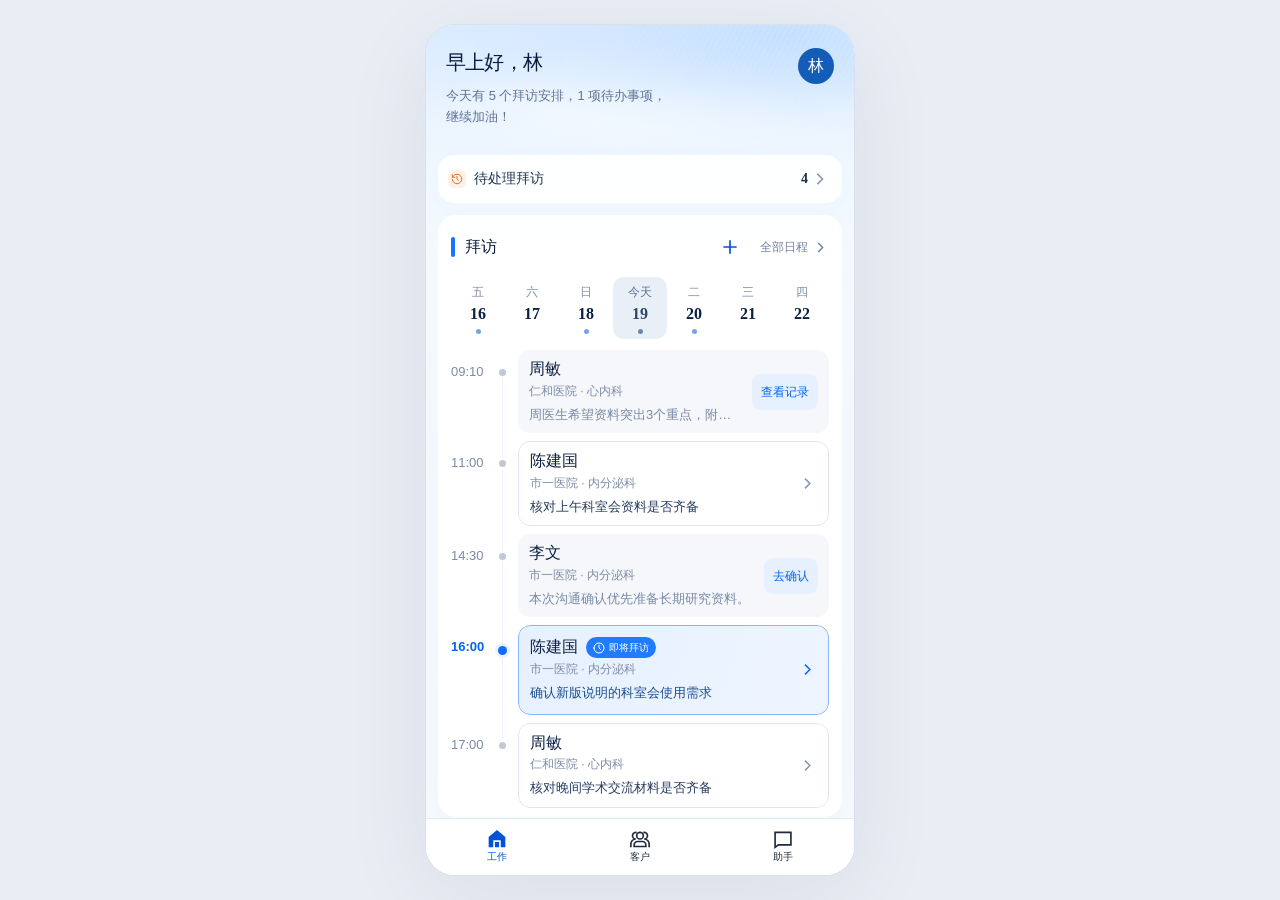
==== commit 8d3246c6: "Tighten the tab bar to TDesign Mobile icon and label sizes." ====
--- a/visit-crm-agent-v6.html
+++ b/visit-crm-agent-v6.html
@@ -5,10 +5,10 @@
     <meta name="viewport" content="width=device-width, initial-scale=1, viewport-fit=cover" />
     <meta name="theme-color" content="#f5f7fa" />
     <title>拜访工作台</title>
-    <script type="module" crossorigin src="./assets/prototype-1Nj3Hr7l.js"></script>
+    <script type="module" crossorigin src="./assets/prototype-CtMpALLt.js"></script>
     <link rel="modulepreload" crossorigin href="./assets/preload-helper-B5U0W3t5.js">
     <link rel="modulepreload" crossorigin href="./assets/react-runtime-PPb6scBU.js">
-    <link rel="stylesheet" crossorigin href="./assets/prototype-BvvFr__p.css">
+    <link rel="stylesheet" crossorigin href="./assets/prototype-CCSd7RPY.css">
   </head>
   <body>
     <div id="root"></div>
--- a/assets/prototype-CCSd7RPY.css
+++ b/assets/prototype-CCSd7RPY.css
@@ -0,0 +1 @@
+.t-safe-area-top{padding-top:constant(safe-area-inset-top);padding-top:env(safe-area-inset-top)}.t-safe-area-bottom{padding-bottom:constant(safe-area-inset-bottom);padding-bottom:env(safe-area-inset-bottom)}:root,:root[theme-mode=light]{--td-brand-color-1: #f2f3ff;--td-brand-color-2: #d9e1ff;--td-brand-color-3: #b5c7ff;--td-brand-color-4: #8eabff;--td-brand-color-5: #618dff;--td-brand-color-6: #366ef4;--td-brand-color-7: #0052d9;--td-brand-color-8: #003cab;--td-brand-color-9: #002a7c;--td-brand-color-10: #001a57;--td-warning-color-1: #fff1e9;--td-warning-color-2: #ffd9c2;--td-warning-color-3: #ffb98c;--td-warning-color-4: #fa9550;--td-warning-color-5: #e37318;--td-warning-color-6: #be5a00;--td-warning-color-7: #954500;--td-warning-color-8: #713300;--td-warning-color-9: #532300;--td-warning-color-10: #3b1700;--td-error-color-1: #fff0ed;--td-error-color-2: #ffd8d2;--td-error-color-3: #ffb9b0;--td-error-color-4: #ff9285;--td-error-color-5: #f6685d;--td-error-color-6: #d54941;--td-error-color-7: #ad352f;--td-error-color-8: #881f1c;--td-error-color-9: #68070a;--td-error-color-10: #490002;--td-success-color-1: #e3f9e9;--td-success-color-2: #c6f3d7;--td-success-color-3: #92dab2;--td-success-color-4: #56c08d;--td-success-color-5: #2ba471;--td-success-color-6: #008858;--td-success-color-7: #006c45;--td-success-color-8: #005334;--td-success-color-9: #003b23;--td-success-color-10: #002515;--td-gray-color-1: #f3f3f3;--td-gray-color-2: #eee;--td-gray-color-3: #e8e8e8;--td-gray-color-4: #ddd;--td-gray-color-5: #c6c6c6;--td-gray-color-6: #a6a6a6;--td-gray-color-7: #8b8b8b;--td-gray-color-8: #777;--td-gray-color-9: #5e5e5e;--td-gray-color-10: #4b4b4b;--td-gray-color-11: #393939;--td-gray-color-12: #2c2c2c;--td-gray-color-13: #242424;--td-gray-color-14: #181818;--td-font-white-1: #ffffff;--td-font-white-2: rgba(255, 255, 255, .55);--td-font-white-3: rgba(255, 255, 255, .35);--td-font-white-4: rgba(255, 255, 255, .22);--td-font-gray-1: rgba(0, 0, 0, .9);--td-font-gray-2: rgba(0, 0, 0, .6);--td-font-gray-3: rgba(0, 0, 0, .4);--td-font-gray-4: rgba(0, 0, 0, .26);--td-brand-color: var(--td-brand-color-7);--td-warning-color: var(--td-warning-color-5);--td-error-color: var(--td-error-color-6);--td-success-color: var(--td-success-color-5);--td-brand-color-focus: var(--td-brand-color-1);--td-brand-color-active: var(--td-brand-color-8);--td-brand-color-disabled: var(--td-brand-color-3);--td-brand-color-light: var(--td-brand-color-1);--td-brand-color-light-active: var(--td-brand-color-2);--td-warning-color-active: var(--td-warning-color-6);--td-warning-color-disabled: var(--td-warning-color-3);--td-warning-color-focus: var(--td-warning-color-2);--td-warning-color-light: var(--td-warning-color-1);--td-warning-color-light-active: var(--td-warning-color-2);--td-error-color-focus: var(--td-error-color-2);--td-error-color-active: var(--td-error-color-7);--td-error-color-disabled: var(--td-error-color-3);--td-error-color-light: var(--td-error-color-1);--td-error-color-light-active: var(--td-error-color-2);--td-success-color-focus: var(--td-success-color-2);--td-success-color-active: var(--td-success-color-6);--td-success-color-disabled: var(--td-success-color-3);--td-success-color-light: var(--td-success-color-1);--td-success-color-light-active: var(--td-success-color-2);--td-mask-active: rgba(0, 0, 0, .6);--td-mask-disabled: rgba(255, 255, 255, .6);--td-mask-background: rgba(255, 255, 255, .96);--td-mask-gradient: rgba(255, 255, 255, 0);--td-bg-color-page: var(--td-gray-color-1);--td-bg-color-container: var(--td-font-white-1);--td-bg-color-container-active: var(--td-gray-color-3);--td-bg-color-secondarycontainer: var(--td-gray-color-1);--td-bg-color-secondarycontainer-active: var(--td-gray-color-4);--td-bg-color-component: var(--td-gray-color-3);--td-bg-color-component-active: var(--td-gray-color-6);--td-bg-color-component-disabled: var(--td-gray-color-2);--td-bg-color-secondarycomponent: var(--td-gray-color-4);--td-bg-color-secondarycomponent-active: var(--td-gray-color-6);--td-bg-color-specialcomponent: #fff;--td-text-color-primary: var(--td-font-gray-1);--td-text-color-secondary: var(--td-font-gray-2);--td-text-color-placeholder: var(--td-font-gray-3);--td-text-color-disabled: var(--td-font-gray-4);--td-text-color-anti: var(--td-font-white-1);--td-text-color-brand: var(--td-brand-color);--td-text-color-link: var(--td-brand-color);--td-text-color-watermark: rgba(0, 0, 0, .1);--td-border-level-1-color: var(--td-gray-color-3);--td-component-stroke: var(--td-gray-color-3);--td-border-level-2-color: var(--td-gray-color-4);--td-component-border: var(--td-gray-color-4);--td-shadow-1: 0 1px 10px rgba(0, 0, 0, .05), 0 4px 5px rgba(0, 0, 0, .08), 0 2px 4px -1px rgba(0, 0, 0, .12);--td-shadow-2: 0 3px 14px 2px rgba(0, 0, 0, .05), 0 8px 10px 1px rgba(0, 0, 0, .06), 0 5px 5px -3px rgba(0, 0, 0, .1);--td-shadow-3: 0 6px 30px 5px rgba(0, 0, 0, .05), 0 16px 24px 2px rgba(0, 0, 0, .04), 0 8px 10px -5px rgba(0, 0, 0, .08);--td-shadow-4: 0 2px 8px 0 rgba(0, 0, 0, .06);--td-shadow-inset-top: inset 0 .5px 0 #dcdcdc;--td-shadow-inset-right: inset .5px 0 0 #dcdcdc;--td-shadow-inset-bottom: inset 0 -.5px 0 #dcdcdc;--td-shadow-inset-left: inset -.5px 0 0 #dcdcdc;--td-table-shadow-color: rgba(0, 0, 0, .08);--td-scrollbar-color: rgba(0, 0, 0, .1);--td-scrollbar-hover-color: rgba(0, 0, 0, .3);--td-scroll-track-color: #fff}:root.dark,:root[theme-mode=dark]{--td-brand-color-1: #1b2f51;--td-brand-color-2: #173463;--td-brand-color-3: #143975;--td-brand-color-4: #103d88;--td-brand-color-5: #0d429a;--td-brand-color-6: #054bbe;--td-brand-color-7: #2667d4;--td-brand-color-8: #4582e6;--td-brand-color-9: #699ef5;--td-brand-color-10: #96bbf8;--td-warning-color-1: #4f2a1d;--td-warning-color-2: #582f21;--td-warning-color-3: #733c23;--td-warning-color-4: #a75d2b;--td-warning-color-5: #cf6e2d;--td-warning-color-6: #dc7633;--td-warning-color-7: #e8935c;--td-warning-color-8: #ecbf91;--td-warning-color-9: #eed7bf;--td-warning-color-10: #f3e9dc;--td-error-color-1: #472324;--td-error-color-2: #5e2a2d;--td-error-color-3: #703439;--td-error-color-4: #83383e;--td-error-color-5: #a03f46;--td-error-color-6: #c64751;--td-error-color-7: #de6670;--td-error-color-8: #ec888e;--td-error-color-9: #edb1b6;--td-error-color-10: #eeced0;--td-success-color-1: #193a2a;--td-success-color-2: #1a4230;--td-success-color-3: #17533d;--td-success-color-4: #0d7a55;--td-success-color-5: #059465;--td-success-color-6: #43af8a;--td-success-color-7: #46bf96;--td-success-color-8: #80d2b6;--td-success-color-9: #b4e1d3;--td-success-color-10: #deede8;--td-gray-color-1: #f3f3f3;--td-gray-color-2: #eee;--td-gray-color-3: #e8e8e8;--td-gray-color-4: #ddd;--td-gray-color-5: #c6c6c6;--td-gray-color-6: #a6a6a6;--td-gray-color-7: #8b8b8b;--td-gray-color-8: #777;--td-gray-color-9: #5e5e5e;--td-gray-color-10: #4b4b4b;--td-gray-color-11: #393939;--td-gray-color-12: #2c2c2c;--td-gray-color-13: #242424;--td-gray-color-14: #181818;--td-font-white-1: rgba(255, 255, 255, .9);--td-font-white-2: rgba(255, 255, 255, .55);--td-font-white-3: rgba(255, 255, 255, .35);--td-font-white-4: rgba(255, 255, 255, .22);--td-font-gray-1: rgba(0, 0, 0, .9);--td-font-gray-2: rgba(0, 0, 0, .6);--td-font-gray-3: rgba(0, 0, 0, .4);--td-font-gray-4: rgba(0, 0, 0, .26);--td-brand-color: var(--td-brand-color-8);--td-warning-color: var(--td-warning-color-5);--td-error-color: var(--td-error-color-6);--td-success-color: var(--td-success-color-5);--td-brand-color-focus: var(--td-brand-color-1);--td-brand-color-active: var(--td-brand-color-9);--td-brand-color-disabled: var(--td-brand-color-3);--td-brand-color-light: var(--td-brand-color-1);--td-brand-color-light-active: var(--td-brand-color-2);--td-warning-color-focus: var(--td-warning-color-2);--td-warning-color-active: var(--td-warning-color-4);--td-warning-color-disabled: var(--td-warning-color-3);--td-warning-color-light: var(--td-warning-color-1);--td-warning-color-light-active: var(--td-warning-color-2);--td-error-color-focus: var(--td-error-color-2);--td-error-color-active: var(--td-error-color-5);--td-error-color-disabled: var(--td-error-color-3);--td-error-color-light: var(--td-error-color-1);--td-error-color-light-active: var(--td-error-color-2);--td-success-color-focus: var(--td-success-color-2);--td-success-color-active: var(--td-success-color-4);--td-success-color-disabled: var(--td-success-color-3);--td-success-color-light: var(--td-success-color-1);--td-success-color-light-active: var(--td-success-color-2);--td-mask-active: rgba(0, 0, 0, .4);--td-mask-disabled: rgba(0, 0, 0, .6);--td-mask-background: rgba(36, 36, 36, .96);--td-mask-gradient: rgba(36, 36, 36, 0);--td-bg-color-page: var(--td-gray-color-14);--td-bg-color-container: var(--td-gray-color-13);--td-bg-color-secondarycontainer: var(--td-gray-color-12);--td-bg-color-component: var(--td-gray-color-11);--td-bg-color-container-active: var(--td-gray-color-12);--td-bg-color-secondarycontainer-active: var(--td-gray-color-11);--td-bg-color-component-active: var(--td-gray-color-10);--td-bg-color-component-disabled: var(--td-gray-color-12);--td-bg-color-specialcomponent: transparent;--td-text-color-primary: var(--td-font-white-1);--td-text-color-secondary: var(--td-font-white-2);--td-text-color-placeholder: var(--td-font-white-3);--td-text-color-disabled: var(--td-font-white-4);--td-text-color-anti: var(--td-font-white-1);--td-text-color-brand: var(--td-brand-color-8);--td-text-color-link: var(--td-brand-color-8);--td-text-color-watermark: rgba(255, 255, 255, .1);--td-border-level-1-color: var(--td-gray-color-11);--td-component-stroke: var(--td-gray-color-11);--td-border-level-2-color: var(--td-gray-color-9);--td-component-border: var(--td-gray-color-9);--td-shadow-1: 0 4px 6px rgba(0, 0, 0, .06), 0 1px 10px rgba(0, 0, 0, .08), 0 2px 4px rgba(0, 0, 0, .12);--td-shadow-2: 0 8px 10px rgba(0, 0, 0, .12), 0 3px 14px rgba(0, 0, 0, .1), 0 5px 5px rgba(0, 0, 0, .16);--td-shadow-3: 0 16px 24px rgba(0, 0, 0, .14), 0 6px 30px rgba(0, 0, 0, .12), 0 8px 10px rgba(0, 0, 0, .2);--td-shadow-inset-top: inset 0 .5px 0 #5e5e5e;--td-shadow-inset-right: inset .5px 0 0 #5e5e5e;--td-shadow-inset-bottom: inset 0 -.5px 0 #5e5e5e;--td-shadow-inset-left: inset -.5px 0 0 #5e5e5e;--td-table-shadow-color: rgba(0, 0, 0, .55);--td-scrollbar-color: rgba(255, 255, 255, .1);--td-scroll-track-color: #333}:root{--td-radius-small: 3px;--td-radius-default: 6px;--td-radius-large: 9px;--td-radius-extraLarge: 12px;--td-radius-round: 999px;--td-radius-circle: 50%}:root{--td-font-family: PingFang SC, Microsoft YaHei, Arial Regular;--td-font-family-medium: PingFang SC, Microsoft YaHei, Arial Medium;--td-font-size-link-small: 12px;--td-font-size-link-medium: 14px;--td-font-size-link-large: 16px;--td-font-size-mark-extraSmall: 10px;--td-font-size-mark-small: 12px;--td-font-size-mark-medium: 14px;--td-font-size-mark-large: 16px;--td-font-size-body-extraSmall: 10px;--td-font-size-body-small: 12px;--td-font-size-body-medium: 14px;--td-font-size-body-large: 16px;--td-font-size-title-small: 14px;--td-font-size-title-medium: 16px;--td-font-size-title-large: 18px;--td-font-size-title-extraLarge: 20px;--td-font-size-headline-small: 24px;--td-font-size-headline-medium: 28px;--td-font-size-headline-large: 36px;--td-font-size-display-medium: 48px;--td-font-size-display-large: 64px;--td-line-height-link-small: 20px;--td-line-height-link-medium: 22px;--td-line-height-link-large: 24px;--td-line-height-mark-extraSmall: 16px;--td-line-height-mark-small: 20px;--td-line-height-mark-medium: 22px;--td-line-height-mark-large: 24px;--td-line-height-body-extraSmall: 16px;--td-line-height-body-small: 20px;--td-line-height-body-medium: 22px;--td-line-height-body-large: 24px;--td-line-height-title-small: 22px;--td-line-height-title-medium: 24px;--td-line-height-title-large: 26px;--td-line-height-title-extraLarge: 28px;--td-line-height-headline-small: 32px;--td-line-height-headline-medium: 36px;--td-line-height-headline-large: 44px;--td-line-height-display-medium: 56px;--td-line-height-display-large: 72px;--td-font-link-small: var(--td-font-size-link-small) / var(--td-line-height-link-small) var(--td-font-family);--td-font-link-medium: var(--td-font-size-link-medium) / var(--td-line-height-link-medium) var(--td-font-family);--td-font-link-large: var(--td-font-size-link-large) / var(--td-line-height-link-large) var(--td-font-family);--td-font-mark-extraSmall: 600 var(--td-font-size-mark-extraSmall) / var(--td-line-height-mark-extraSmall) var(--td-font-family);--td-font-mark-small: 600 var(--td-font-size-mark-small) / var(--td-line-height-mark-small) var(--td-font-family);--td-font-mark-medium: 600 var(--td-font-size-mark-medium) / var(--td-line-height-mark-medium) var(--td-font-family);--td-font-mark-large: 600 var(--td-font-size-mark-large) / var(--td-line-height-mark-large) var(--td-font-family);--td-font-body-extraSmall: var(--td-font-size-body-extraSmall) / var(--td-line-height-body-extraSmall) var(--td-font-family);--td-font-body-small: var(--td-font-size-body-small) / var(--td-line-height-body-small) var(--td-font-family);--td-font-body-medium: var(--td-font-size-body-medium) / var(--td-line-height-body-medium) var(--td-font-family);--td-font-body-large: var(--td-font-size-body-large) / var(--td-line-height-body-large) var(--td-font-family);--td-font-title-small: 600 var(--td-font-size-title-small) / var(--td-line-height-title-small) var(--td-font-family);--td-font-title-medium: 600 var(--td-font-size-title-medium) / var(--td-line-height-title-medium) var(--td-font-family);--td-font-title-large: 600 var(--td-font-size-title-large) / var(--td-line-height-title-large) var(--td-font-family);--td-font-title-extraLarge: 600 var(--td-font-size-title-extraLarge) / var(--td-line-height-title-extraLarge) var(--td-font-family);--td-font-headline-small: 600 var(--td-font-size-headline-small) / var(--td-line-height-headline-small) var(--td-font-family);--td-font-headline-medium: 600 var(--td-font-size-headline-medium) / var(--td-line-height-headline-medium) var(--td-font-family);--td-font-headline-large: 600 var(--td-font-size-headline-large) / var(--td-line-height-headline-large) var(--td-font-family);--td-font-display-medium: 600 var(--td-font-size-display-medium) / var(--td-line-height-display-medium) var(--td-font-family);--td-font-display-large: 600 var(--td-font-size-display-large) / var(--td-line-height-display-large) var(--td-font-family);--td-font-size: 10px;--td-font-size-xs: var(--td-font-size-body-extraSmall);--td-font-size-s: var(--td-font-size-body-small);--td-font-size-base: var(--td-font-size-title-small);--td-font-size-m: var(--td-font-size-title-medium);--td-font-size-l: var(--td-font-size-title-large);--td-font-size-xl: var(--td-font-size-title-extraLarge);--td-font-size-xxl: var(--td-font-size-headline-large)}:root{--td-spacer: 8px;--td-spacer-1: 12px;--td-spacer-2: 16px;--td-spacer-3: 24px;--td-spacer-4: 32px;--td-spacer-5: 48px;--td-spacer-6: 80px}:root,:root[theme-mode=light]{--td-switch-dot-disabled-color: var(--td-font-white-1);--td-switch-loading-color: var(--td-brand-color)}:root.dark,:root[theme-mode=dark]{--td-button-primary-disabled-color: var(--td-font-white-4);--td-skeleton-animation-gradient: rgba(255, 255, 255, .06);--td-slider-dot-bg-color: var(--td-gray-color-4);--td-slider-dot-disabled-bg-color: var(--td-gray-color-11);--td-slider-dot-disabled-border-color: var(--td-gray-color-12);--td-switch-dot-disabled-color: var(--td-font-white-2);--td-switch-loading-color: var(--td-font-white-1)}.t-loading{display:-webkit-box;display:-ms-flexbox;display:flex;-webkit-box-align:center;-ms-flex-align:center;align-items:center;position:relative;color:var(--td-loading-color, var(--td-brand-color, var(--td-brand-color-7, #0052d9)))}.t-loading--inherit-color{color:inherit}.t-loading--vertical{-webkit-box-orient:vertical;-webkit-box-direction:normal;-ms-flex-direction:column;flex-direction:column}.t-loading--vertical .t-loading__text{margin-left:0;margin-top:6px}.t-loading__bar{pointer-events:none}.t-loading__text{color:var(--td-loading-text-color, var(--td-text-color-primary, var(--td-font-gray-1, rgba(0, 0, 0, .9))));font:var(--td-loading-text-font, var(--td-font-body-small));margin-left:6px}.t-loading__text--only{margin-left:0}.t-loading__gradient{display:-webkit-box;display:-ms-flexbox;display:flex;-webkit-box-pack:center;-ms-flex-pack:center;justify-content:center;-webkit-box-align:center;-ms-flex-align:center;align-items:center;vertical-align:middle}.t-loading__gradient-conic{width:100%;height:100%;background:conic-gradient(from 90deg at 50% 50%,#fff 0deg,currentColor 360deg);border-radius:50%;mask:radial-gradient(transparent calc(50% - .5px),#fff 50%);-webkit-mask:radial-gradient(transparent calc(50% - .5px),#fff 50%)}.t-loading__spinner{position:relative;display:inline-block;width:20px;max-width:100%;height:20px;max-height:100%;vertical-align:middle;-webkit-animation:t-rotate .8s linear infinite;animation:t-rotate .8s linear infinite;-webkit-animation-timing-function:steps(12);animation-timing-function:steps(12)}.t-loading__spinner--line{position:absolute;top:0;left:0;width:100%;height:100%}.t-loading__spinner--line:before{display:block;width:2px;height:25%;margin:0 auto;background-color:var(--td-loading-line-bg-color, var(--td-text-color-primary, var(--td-font-gray-1, rgba(0, 0, 0, .9))));border-radius:40%;content:" "}.t-loading__dot{width:20%;height:20%;border-radius:50%;background-color:currentColor;-webkit-animation-duration:1.8s;animation-duration:1.8s;-webkit-animation-name:dotting;animation-name:dotting;-webkit-animation-timing-function:linear;animation-timing-function:linear;-webkit-animation-iteration-count:infinite;animation-iteration-count:infinite;-webkit-animation-fill-mode:both;animation-fill-mode:both}.t-loading__dot--paused{-webkit-animation-play-state:paused;animation-play-state:paused}.t-loading__dots{display:-webkit-box;display:-ms-flexbox;display:flex;-webkit-box-pack:justify;-ms-flex-pack:justify;justify-content:space-between;-webkit-box-align:center;-ms-flex-align:center;align-items:center;-webkit-animation:none;animation:none}.t-loading__parent,.t-loading__parent--relative{position:relative}.t-loading--lock{overflow:hidden}.t-loading--full{z-index:var(--td-loading-z-index, 3500);position:absolute;inset:0;display:-webkit-box;display:-ms-flexbox;display:flex;-webkit-box-align:center;-ms-flex-align:center;align-items:center;vertical-align:middle;-webkit-box-pack:center;-ms-flex-pack:center;justify-content:center;background-color:var(--td-loading-full-bg-color, rgba(255, 255, 255, .6))}.t-loading--fullscreen{position:fixed;display:-webkit-box;display:-ms-flexbox;display:flex;-webkit-box-align:center;-ms-flex-align:center;align-items:center;vertical-align:middle;-webkit-box-pack:center;-ms-flex-pack:center;justify-content:center;top:0;left:0;width:100%;height:100%;z-index:var(--td-loading-z-index, 3500);background-color:var(--td-loading-full-bg-color, rgba(255, 255, 255, .6))}.t-loading--center{display:-webkit-inline-box;display:-ms-inline-flexbox;display:inline-flex;-webkit-box-align:center;-ms-flex-align:center;align-items:center;vertical-align:middle;-webkit-box-pack:center;-ms-flex-pack:center;justify-content:center}.t-loading__spinner--line-1{-webkit-transform:rotate(30deg);transform:rotate(30deg);opacity:1}.t-loading__spinner--line-2{-webkit-transform:rotate(60deg);transform:rotate(60deg);opacity:.9375}.t-loading__spinner--line-3{-webkit-transform:rotate(90deg);transform:rotate(90deg);opacity:.875}.t-loading__spinner--line-4{-webkit-transform:rotate(120deg);transform:rotate(120deg);opacity:.8125}.t-loading__spinner--line-5{-webkit-transform:rotate(150deg);transform:rotate(150deg);opacity:.75}.t-loading__spinner--line-6{-webkit-transform:rotate(180deg);transform:rotate(180deg);opacity:.6875}.t-loading__spinner--line-7{-webkit-transform:rotate(210deg);transform:rotate(210deg);opacity:.625}.t-loading__spinner--line-8{-webkit-transform:rotate(240deg);transform:rotate(240deg);opacity:.5625}.t-loading__spinner--line-9{-webkit-transform:rotate(270deg);transform:rotate(270deg);opacity:.5}.t-loading__spinner--line-10{-webkit-transform:rotate(300deg);transform:rotate(300deg);opacity:.4375}.t-loading__spinner--line-11{-webkit-transform:rotate(330deg);transform:rotate(330deg);opacity:.375}.t-loading__spinner--line-12{-webkit-transform:rotate(360deg);transform:rotate(360deg);opacity:.3125}@-webkit-keyframes t-rotate{0%{-webkit-transform:rotate(0deg);transform:rotate(0)}to{-webkit-transform:rotate(360deg);transform:rotate(360deg)}}@keyframes t-rotate{0%{-webkit-transform:rotate(0deg);transform:rotate(0)}to{-webkit-transform:rotate(360deg);transform:rotate(360deg)}}@-webkit-keyframes dotting{0%{opacity:.15}1%{opacity:.8}33%{opacity:.8}34%{opacity:.15}to{opacity:.15}}@keyframes dotting{0%{opacity:.15}1%{opacity:.8}33%{opacity:.8}34%{opacity:.15}to{opacity:.15}}.t-button--size-extra-small{font:var(--td-button-extra-small-font, var(--td-font-mark-medium));padding-left:var(--td-button-extra-small-padding-horizontal, 8px);padding-right:var(--td-button-extra-small-padding-horizontal, 8px);height:var(--td-button-extra-small-height, 28px)}.t-button--size-extra-small .t-icon{font-size:var(--td-button-extra-small-icon-size, 18px)}.t-button--size-small{font:var(--td-button-small-font, var(--td-font-mark-medium));padding-left:var(--td-button-small-padding-horizontal, 12px);padding-right:var(--td-button-small-padding-horizontal, 12px);height:var(--td-button-small-height, 32px)}.t-button--size-small .t-icon{font-size:var(--td-button-small-icon-size, 18px)}.t-button--size-medium{font:var(--td-button-medium-font, var(--td-font-mark-large));padding-left:var(--td-button-medium-padding-horizontal, 16px);padding-right:var(--td-button-medium-padding-horizontal, 16px);height:var(--td-button-medium-height, 40px)}.t-button--size-medium .t-icon{font-size:var(--td-button-medium-icon-size, 20px)}.t-button--size-large{font:var(--td-button-large-font, var(--td-font-mark-large));padding-left:var(--td-button-large-padding-horizontal, 20px);padding-right:var(--td-button-large-padding-horizontal, 20px);height:var(--td-button-large-height, 48px)}.t-button--size-large .t-icon{font-size:var(--td-button-large-icon-size, 24px)}.t-button--default{color:var(--td-button-default-color, var(--td-text-color-primary, var(--td-font-gray-1, rgba(0, 0, 0, .9))));background-color:var(--td-button-default-bg-color, var(--td-bg-color-component, var(--td-gray-color-3, #e8e8e8)))}.t-button--default:after{border-width:var(--td-button-border-width, 2px);border-color:var(--td-button-default-border-color, var(--td-bg-color-component, var(--td-gray-color-3, #e8e8e8)))}.t-button--default.t-button--hover{z-index:0}.t-button--default.t-button--hover,.t-button--default.t-button--hover:after{background-color:var(--td-button-default-active-bg-color, var(--td-bg-color-component-active, var(--td-gray-color-6, #a6a6a6)));border-color:var(--td-button-default-active-border-color, var(--td-bg-color-component-active, var(--td-gray-color-6, #a6a6a6)))}.t-button--default.t-button--disabled{color:var(--td-button-default-disabled-color, var(--td-text-color-disabled, var(--td-font-gray-4, rgba(0, 0, 0, .26))));background-color:var(--td-button-default-disabled-bg, var(--td-bg-color-component-disabled, var(--td-gray-color-2, #eeeeee)))}.t-button--default.t-button--disabled:after{border-color:var(--td-button-default-disabled-border-color, var(--td-bg-color-component-disabled, var(--td-gray-color-2, #eeeeee)))}.t-button--primary{color:var(--td-button-primary-color, var(--td-font-white-1, #ffffff));background-color:var(--td-button-primary-bg-color, var(--td-brand-color, var(--td-brand-color-7, #0052d9)))}.t-button--primary:after{border-width:var(--td-button-border-width, 2px);border-color:var(--td-button-primary-border-color, var(--td-brand-color, var(--td-brand-color-7, #0052d9)))}.t-button--primary.t-button--hover{z-index:0}.t-button--primary.t-button--hover,.t-button--primary.t-button--hover:after{background-color:var(--td-button-primary-active-bg-color, var(--td-brand-color-active, var(--td-brand-color-8, #003cab)));border-color:var(--td-button-primary-active-border-color, var(--td-brand-color-active, var(--td-brand-color-8, #003cab)))}.t-button--primary.t-button--disabled{color:var(--td-button-primary-disabled-color, var(--td-font-white-1, #ffffff));background-color:var(--td-button-primary-disabled-bg, var(--td-brand-color-disabled, var(--td-brand-color-3, #b5c7ff)))}.t-button--primary.t-button--disabled:after{border-color:var(--td-button-primary-disabled-border-color, var(--td-brand-color-disabled, var(--td-brand-color-3, #b5c7ff)))}.t-button--light{color:var(--td-button-light-color, var(--td-brand-color, var(--td-brand-color-7, #0052d9)));background-color:var(--td-button-light-bg-color, var(--td-brand-color-light, var(--td-brand-color-1, #f2f3ff)))}.t-button--light:after{border-width:var(--td-button-border-width, 2px);border-color:var(--td-button-light-border-color, var(--td-brand-color-light, var(--td-brand-color-1, #f2f3ff)))}.t-button--light.t-button--hover{z-index:0}.t-button--light.t-button--hover,.t-button--light.t-button--hover:after{background-color:var(--td-button-light-active-bg-color, var(--td-brand-color-light-active, var(--td-brand-color-2, #d9e1ff)));border-color:var(--td-button-light-active-border-color, var(--td-brand-color-light-active, var(--td-brand-color-2, #d9e1ff)))}.t-button--light.t-button--disabled{color:var(--td-button-light-disabled-color, var(--td-brand-color-disabled, var(--td-brand-color-3, #b5c7ff)));background-color:var(--td-button-light-disabled-bg, var(--td-brand-color-light, var(--td-brand-color-1, #f2f3ff)))}.t-button--light.t-button--disabled:after{border-color:var(--td-button-light-disabled-border-color, var(--td-brand-color-light, var(--td-brand-color-1, #f2f3ff)))}.t-button--danger{color:var(--td-button-danger-color, var(--td-font-white-1, #ffffff));background-color:var(--td-button-danger-bg-color, var(--td-error-color, var(--td-error-color-6, #d54941)))}.t-button--danger:after{border-width:var(--td-button-border-width, 2px);border-color:var(--td-button-danger-border-color, var(--td-error-color, var(--td-error-color-6, #d54941)))}.t-button--danger.t-button--hover{z-index:0}.t-button--danger.t-button--hover,.t-button--danger.t-button--hover:after{background-color:var(--td-button-danger-active-bg-color, var(--td-error-color-7, #ad352f));border-color:var(--td-button-danger-active-border-color, var(--td-error-color-7, #ad352f))}.t-button--danger.t-button--disabled{color:var(--td-button-danger-disabled-color, var(--td-font-white-1, #ffffff));background-color:var(--td-button-danger-disabled-bg, var(--td-error-color-3, #ffb9b0))}.t-button--danger.t-button--disabled:after{border-color:var(--td-button-danger-disabled-border-color, var(--td-error-color-3, #ffb9b0))}.t-button{display:-webkit-inline-box;display:-ms-inline-flexbox;display:inline-flex;-webkit-box-align:center;-ms-flex-align:center;align-items:center;-webkit-box-pack:center;-ms-flex-pack:center;justify-content:center;position:relative;white-space:nowrap;text-align:center;border:none;background-image:none;-webkit-transition:all .3s;transition:all .3s;border-radius:var(--td-button-border-radius, var(--td-radius-default, 6px));outline:none;vertical-align:top;text-decoration:none;cursor:pointer;-webkit-tap-highlight-color:transparent;-webkit-user-select:none;-moz-user-select:none;-ms-user-select:none;user-select:none;-ms-touch-action:manipulation;touch-action:manipulation;-webkit-appearance:none}.t-button:after{content:"";display:block;position:absolute;left:0;top:0;width:200%;height:200%;-webkit-transform:scale(.5);transform:scale(.5);-webkit-transform-origin:0 0;transform-origin:0 0;border-radius:calc(var(--td-button-border-radius, var(--td-radius-default, 6px)) * 2);border-style:solid;-webkit-box-sizing:border-box;box-sizing:border-box}.t-button--text{color:var(--td-button-default-color, var(--td-text-color-primary, var(--td-font-gray-1, rgba(0, 0, 0, .9))));background:none}.t-button--text:after{border:0}.t-button--text.t-button--hover,.t-button--text.t-button--hover:after{background-color:var(--td-button-default-text-active-bg-color, var(--td-bg-color-container-active, var(--td-gray-color-3, #e8e8e8)))}.t-button--text.t-button--primary{color:var(--td-button-primary-text-color, var(--td-brand-color, var(--td-brand-color-7, #0052d9)));background:none}.t-button--text.t-button--primary.t-button--hover,.t-button--text.t-button--primary.t-button--hover:after{background-color:var(--td-button-primary-text-active-bg-color, var(--td-bg-color-container-active, var(--td-gray-color-3, #e8e8e8)))}.t-button--text.t-button--primary.t-button--disabled{color:var(--td-button-primary-text-disabled-color, var(--td-brand-color-disabled, var(--td-brand-color-3, #b5c7ff)));background:none}.t-button--text.t-button--danger{color:var(--td-button-danger-text-color, var(--td-error-color, var(--td-error-color-6, #d54941)));background:none}.t-button--text.t-button--danger.t-button--hover,.t-button--text.t-button--danger.t-button--hover:after{background-color:var(--td-button-danger-text-active-bg-color, var(--td-bg-color-container-active, var(--td-gray-color-3, #e8e8e8)))}.t-button--text.t-button--danger.t-button--disabled{color:var(--td-button-danger-text-disabled-color, var(--td-button-danger-disabled-color, var(--td-font-white-1, #ffffff)));background:none}.t-button--text.t-button--light{color:var(--td-button-light-text-color, var(--td-brand-color, var(--td-brand-color-7, #0052d9)));background:none}.t-button--text.t-button--light.t-button--hover,.t-button--text.t-button--light.t-button--hover:after{background-color:var(--td-button-light-text-active-bg-color, var(--td-bg-color-container-active, var(--td-gray-color-3, #e8e8e8)))}.t-button--text.t-button--disabled{color:var(--td-button-default-disabled-color, var(--td-text-color-disabled, var(--td-font-gray-4, rgba(0, 0, 0, .26))))}.t-button--dashed,.t-button--outline{color:var(--td-button-default-outline-color, var(--td-text-color-primary, var(--td-font-gray-1, rgba(0, 0, 0, .9))));background-color:transparent}.t-button--dashed:after,.t-button--outline:after{border-color:var(--td-button-default-outline-border-color, var(--td-component-border, var(--td-gray-color-4, #dddddd)))}.t-button--dashed.t-button--hover,.t-button--outline.t-button--hover,.t-button--dashed.t-button--hover:after,.t-button--outline.t-button--hover:after{background-color:var(--td-button-default-outline-active-bg-color, var(--td-bg-color-container-active, var(--td-gray-color-3, #e8e8e8)));border-color:var(--td-button-default-outline-active-border-color, var(--td-component-border, var(--td-gray-color-4, #dddddd)))}.t-button--dashed.t-button--disabled,.t-button--outline.t-button--disabled{color:var(--td-button-default-outline-disabled-color, var(--td-component-border, var(--td-gray-color-4, #dddddd)))}.t-button--dashed.t-button--disabled:after,.t-button--outline.t-button--disabled:after{border-color:var(--td-button-default-outline-disabled-color, var(--td-component-border, var(--td-gray-color-4, #dddddd)))}.t-button--dashed.t-button--primary,.t-button--outline.t-button--primary{color:var(--td-button-primary-outline-color, var(--td-brand-color, var(--td-brand-color-7, #0052d9)))}.t-button--dashed.t-button--primary:after,.t-button--outline.t-button--primary:after{border-color:var(--td-button-primary-outline-border-color, var(--td-button-primary-outline-color, var(--td-brand-color, var(--td-brand-color-7, #0052d9))))}.t-button--dashed.t-button--primary.t-button--hover,.t-button--outline.t-button--primary.t-button--hover{color:var(--td-button-primary-outline-active-border-color, var(--td-brand-color-active, var(--td-brand-color-8, #003cab)))}.t-button--dashed.t-button--primary.t-button--hover:after,.t-button--outline.t-button--primary.t-button--hover:after{background-color:var(--td-button-primary-outline-active-bg-color, var(--td-bg-color-container-active, var(--td-gray-color-3, #e8e8e8)));border-color:var(--td-button-primary-outline-active-border-color, var(--td-brand-color-active, var(--td-brand-color-8, #003cab)))}.t-button--dashed.t-button--primary.t-button--disabled,.t-button--outline.t-button--primary.t-button--disabled{background-color:transparent;color:var(--td-button-primary-outline-disabled-color, var(--td-brand-color-disabled, var(--td-brand-color-3, #b5c7ff)))}.t-button--dashed.t-button--primary.t-button--disabled:after,.t-button--outline.t-button--primary.t-button--disabled:after{border-color:var(--td-button-primary-outline-disabled-color, var(--td-brand-color-disabled, var(--td-brand-color-3, #b5c7ff)))}.t-button--dashed.t-button--danger,.t-button--outline.t-button--danger{color:var(--td-button-danger-outline-color, var(--td-error-color, var(--td-error-color-6, #d54941)))}.t-button--dashed.t-button--danger:after,.t-button--outline.t-button--danger:after{border-color:var(--td-button-danger-outline-border-color, var(--td-button-danger-outline-color, var(--td-error-color, var(--td-error-color-6, #d54941))))}.t-button--dashed.t-button--danger.t-button--hover,.t-button--outline.t-button--danger.t-button--hover{color:var(--td-button-danger-outline-active-border-color, var(--td-error-color-7, #ad352f))}.t-button--dashed.t-button--danger.t-button--hover:after,.t-button--outline.t-button--danger.t-button--hover:after{background-color:var(--td-button-danger-outline-active-bg-color, var(--td-bg-color-container-active, var(--td-gray-color-3, #e8e8e8)));border-color:var(--td-button-danger-outline-active-border-color, var(--td-error-color-7, #ad352f))}.t-button--dashed.t-button--danger.t-button--disabled,.t-button--outline.t-button--danger.t-button--disabled{background-color:transparent;color:var(--td-button-danger-outline-disabled-color, var(--td-error-color-3, #ffb9b0))}.t-button--dashed.t-button--danger.t-button--disabled:after,.t-button--outline.t-button--danger.t-button--disabled:after{border-color:var(--td-button-danger-outline-disabled-color, var(--td-error-color-3, #ffb9b0))}.t-button--dashed.t-button--light,.t-button--outline.t-button--light{color:var(--td-button-light-outline-color, var(--td-brand-color, var(--td-brand-color-7, #0052d9)));background-color:var(--td-button-light-outline-bg-color, var(--td-brand-color-light, var(--td-brand-color-1, #f2f3ff)))}.t-button--dashed.t-button--light:after,.t-button--outline.t-button--light:after{border-color:var(--td-button-light-outline-border-color, var(--td-button-light-outline-color, var(--td-brand-color, var(--td-brand-color-7, #0052d9))))}.t-button--dashed.t-button--light.t-button--hover,.t-button--outline.t-button--light.t-button--hover{color:var(--td-button-light-outline-active-border-color, var(--td-brand-color-active, var(--td-brand-color-8, #003cab)))}.t-button--dashed.t-button--light.t-button--hover:after,.t-button--outline.t-button--light.t-button--hover:after{background-color:var(--td-button-light-outline-active-bg-color, var(--td-brand-color-light-active, var(--td-brand-color-2, #d9e1ff)));border-color:var(--td-button-light-outline-active-border-color, var(--td-brand-color-active, var(--td-brand-color-8, #003cab)))}.t-button--dashed.t-button--light.t-button--disabled,.t-button--outline.t-button--light.t-button--disabled{background-color:transparent;color:var(--td-button-light-outline-disabled-color, var(--td-brand-color-disabled, var(--td-brand-color-3, #b5c7ff)))}.t-button--dashed.t-button--light.t-button--disabled:after,.t-button--outline.t-button--light.t-button--disabled:after{border-color:var(--td-button-light-outline-disabled-color, var(--td-brand-color-disabled, var(--td-brand-color-3, #b5c7ff)))}.t-button--dashed:after{border-style:dashed}.t-button--ghost{background-color:transparent;color:var(--td-button-ghost-color, #fff)}.t-button--ghost:after{border-color:var(--td-button-ghost-border-color, var(--td-button-ghost-color, #fff))}.t-button--ghost.t-button--default.t-button--hover{color:var(--td-button-ghost-hover-color, var(--td-font-white-2, rgba(255, 255, 255, .55)))}.t-button--ghost.t-button--default.t-button--hover,.t-button--ghost.t-button--default.t-button--hover:after{background-color:transparent;border-color:var(--td-button-ghost-hover-color, var(--td-font-white-2, rgba(255, 255, 255, .55)))}.t-button--ghost.t-button--primary{color:var(--td-button-ghost-primary-color, var(--td-brand-color, var(--td-brand-color-7, #0052d9)))}.t-button--ghost.t-button--primary:after{border-color:var(--td-button-ghost-primary-border-color, var(--td-brand-color, var(--td-brand-color-7, #0052d9)))}.t-button--ghost.t-button--primary.t-button--hover{color:var(--td-button-ghost-primary-hover-color, var(--td-brand-color-active, var(--td-brand-color-8, #003cab)))}.t-button--ghost.t-button--primary.t-button--hover,.t-button--ghost.t-button--primary.t-button--hover:after{background-color:transparent;border-color:var(--td-button-ghost-primary-hover-color, var(--td-brand-color-active, var(--td-brand-color-8, #003cab)))}.t-button--ghost.t-button--primary.t-button--text.t-button--hover,.t-button--ghost.t-button--primary.t-button--text.t-button--hover:after{background-color:var(--td-gray-color-10, #4b4b4b)}.t-button--ghost.t-button--primary.t-button--disabled{background-color:transparent;color:var(--td-button-ghost-disabled-color, var(--td-font-white-4, rgba(255, 255, 255, .22)))}.t-button--ghost.t-button--primary.t-button--disabled:after{border-color:var(--td-button-ghost-disabled-color, var(--td-font-white-4, rgba(255, 255, 255, .22)))}.t-button--ghost.t-button--danger{color:var(--td-button-ghost-danger-color, var(--td-error-color, var(--td-error-color-6, #d54941)))}.t-button--ghost.t-button--danger:after{border-color:var(--td-button-ghost-danger-border-color, var(--td-error-color, var(--td-error-color-6, #d54941)))}.t-button--ghost.t-button--danger.t-button--hover{color:var(--td-button-ghost-danger-hover-color, var(--td-error-color-active, var(--td-error-color-7, #ad352f)))}.t-button--ghost.t-button--danger.t-button--hover,.t-button--ghost.t-button--danger.t-button--hover:after{background-color:transparent;border-color:var(--td-button-ghost-danger-hover-color, var(--td-error-color-active, var(--td-error-color-7, #ad352f)))}.t-button--ghost.t-button--danger.t-button--text.t-button--hover,.t-button--ghost.t-button--danger.t-button--text.t-button--hover:after{background-color:var(--td-gray-color-10, #4b4b4b)}.t-button--ghost.t-button--danger.t-button--disabled{background-color:transparent;color:var(--td-button-ghost-disabled-color, var(--td-font-white-4, rgba(255, 255, 255, .22)))}.t-button--ghost.t-button--danger.t-button--disabled:after{border-color:var(--td-button-ghost-disabled-color, var(--td-font-white-4, rgba(255, 255, 255, .22)))}.t-button--ghost.t-button--default.t-button--text.t-button--hover,.t-button--ghost.t-button--default.t-button--text.t-button--hover:after{background-color:var(--td-gray-color-10, #4b4b4b)}.t-button--ghost.t-button--default.t-button--disabled{background-color:transparent;color:var(--td-button-ghost-disabled-color, var(--td-font-white-4, rgba(255, 255, 255, .22)))}.t-button--ghost.t-button--default.t-button--disabled:after{border-color:var(--td-button-ghost-disabled-color, var(--td-font-white-4, rgba(255, 255, 255, .22)))}.t-loading+.t-button__content:not(:empty),.t-icon+.t-button__content:not(:empty),.t-button__content:not(:empty)+.t-icon{margin-left:4px}.t-button--round.t-button--size-large{border-radius:calc(var(--td-button-large-height, 48px) / 2)}.t-button--round.t-button--size-large:after{border-radius:var(--td-button-large-height, 48px)}.t-button--round.t-button--size-medium{border-radius:calc(var(--td-button-medium-height, 40px) / 2)}.t-button--round.t-button--size-medium:after{border-radius:var(--td-button-medium-height, 40px)}.t-button--round.t-button--size-small{border-radius:calc(var(--td-button-small-height, 32px) / 2)}.t-button--round.t-button--size-small:after{border-radius:var(--td-button-small-height, 32px)}.t-button--round.t-button--size-extra-small{border-radius:calc(var(--td-button-extra-small-height, 28px) / 2)}.t-button--round.t-button--size-extra-small:after{border-radius:var(--td-button-extra-small-height, 28px)}.t-button--square{padding:0}.t-button--square.t-button--size-large{width:var(--td-button-large-height, 48px)}.t-button--square.t-button--size-medium{width:var(--td-button-medium-height, 40px)}.t-button--square.t-button--size-small{width:var(--td-button-small-height, 32px)}.t-button--square.t-button--size-extra-small{width:var(--td-button-extra-small-height, 28px)}.t-button--circle{padding:0;border-radius:50%}.t-button--circle.t-button--size-large{width:var(--td-button-large-height, 48px)}.t-button--circle.t-button--size-large:after{border-radius:50%}.t-button--circle.t-button--size-medium{width:var(--td-button-medium-height, 40px)}.t-button--circle.t-button--size-medium:after{border-radius:50%}.t-button--circle.t-button--size-small{width:var(--td-button-small-height, 32px)}.t-button--circle.t-button--size-small:after{border-radius:50%}.t-button--circle.t-button--size-extra-small{width:var(--td-button-extra-small-height, 28px)}.t-button--circle.t-button--size-extra-small:after{border-radius:50%}.t-button--block{display:-webkit-box;display:-ms-flexbox;display:flex;width:100%}.t-button--disabled{cursor:not-allowed}.t-button__loading--wrapper{display:-webkit-box;display:-ms-flexbox;display:flex;-webkit-box-align:center;-ms-flex-align:center;align-items:center;-webkit-box-pack:center;-ms-flex-pack:center;justify-content:center}.t-button__loading--indicator{color:var(--td-font-white-1, #ffffff)}.t-button.t-button--hover:after{z-index:-1}.t-divider{display:-webkit-box;display:-ms-flexbox;display:flex;color:var(--td-divider-color, var(--td-bg-color-component, var(--td-gray-color-3, #e8e8e8)));border-color:var(--td-divider-color, var(--td-bg-color-component, var(--td-gray-color-3, #e8e8e8)));border-style:var(--td-divider-content-line-style, solid);border-width:0}.t-divider:before,.t-divider:after{content:"";display:block;-webkit-box-flex:1;-ms-flex:1;flex:1;-webkit-box-sizing:border-box;box-sizing:border-box;border:inherit;border-color:inherit;border-style:inherit}.t-divider--horizontal{-webkit-box-align:center;-ms-flex-align:center;align-items:center;margin:var(--td-divider-horizontal-margin, 10px) 0}.t-divider--horizontal:before,.t-divider--horizontal:after{border-top-width:var(--td-divider-border-width, 1px);-webkit-transform:scaleY(.5);transform:scaleY(.5);-webkit-transform-origin:center;transform-origin:center}.t-divider--horizontal .t-divider__content:not(:empty){margin:0 var(--td-divider-content-margin, var(--td-spacer-1, 12px))}.t-divider--vertical{-webkit-box-orient:vertical;-webkit-box-direction:normal;-ms-flex-direction:column;flex-direction:column;height:1em;margin:0 var(--td-divider-vertical-margin, var(--td-spacer, 8px))}.t-divider--vertical:before,.t-divider--vertical:after{border-left-width:1px;-webkit-transform:scaleX(.5);transform:scaleX(.5)}.t-divider--vertical-center{-webkit-box-align:center;-ms-flex-align:center;align-items:center;height:100%}.t-divider--dashed{border-style:dashed}.t-divider__content{font:var(--td-divider-content-font, var(--td-font-body-small));color:var(--td-divider-content-color, var(--td-text-color-placeholder, var(--td-font-gray-3, rgba(0, 0, 0, .4))))}.t-divider--left:before,.t-divider--right:after{max-width:30px}.t-fab{position:fixed}.t-fab__button{-webkit-box-shadow:var(--td-fab-shadow, var(--td-shadow-2, 0 3px 14px 2px rgba(0, 0, 0, .05), 0 8px 10px 1px rgba(0, 0, 0, .06), 0 5px 5px -3px rgba(0, 0, 0, .1)));box-shadow:var(--td-fab-shadow, var(--td-shadow-2, 0 3px 14px 2px rgba(0, 0, 0, .05), 0 8px 10px 1px rgba(0, 0, 0, .06), 0 5px 5px -3px rgba(0, 0, 0, .1)))}.t-fab--animation{-webkit-transition:all .3s cubic-bezier(.25,.8,.25,1);transition:all .3s cubic-bezier(.25,.8,.25,1)}.t-row{display:-webkit-box;display:-ms-flexbox;display:flex;-webkit-box-orient:horizontal;-webkit-box-direction:normal;-ms-flex-flow:row;flex-flow:row;-webkit-box-sizing:border-box;box-sizing:border-box;-ms-flex-wrap:wrap;flex-wrap:wrap}.t-col{display:block;-webkit-box-sizing:border-box;box-sizing:border-box;min-height:1px}.t-col--1{width:4.16666667%}.t-col--offset-1{margin-left:4.16666667%}.t-col--2{width:8.33333333%}.t-col--offset-2{margin-left:8.33333333%}.t-col--3{width:12.5%}.t-col--offset-3{margin-left:12.5%}.t-col--4{width:16.66666667%}.t-col--offset-4{margin-left:16.66666667%}.t-col--5{width:20.83333333%}.t-col--offset-5{margin-left:20.83333333%}.t-col--6{width:25%}.t-col--offset-6{margin-left:25%}.t-col--7{width:29.16666667%}.t-col--offset-7{margin-left:29.16666667%}.t-col--8{width:33.33333333%}.t-col--offset-8{margin-left:33.33333333%}.t-col--9{width:37.5%}.t-col--offset-9{margin-left:37.5%}.t-col--10{width:41.66666667%}.t-col--offset-10{margin-left:41.66666667%}.t-col--11{width:45.83333333%}.t-col--offset-11{margin-left:45.83333333%}.t-col--12{width:50%}.t-col--offset-12{margin-left:50%}.t-col--13{width:54.16666667%}.t-col--offset-13{margin-left:54.16666667%}.t-col--14{width:58.33333333%}.t-col--offset-14{margin-left:58.33333333%}.t-col--15{width:62.5%}.t-col--offset-15{margin-left:62.5%}.t-col--16{width:66.66666667%}.t-col--offset-16{margin-left:66.66666667%}.t-col--17{width:70.83333333%}.t-col--offset-17{margin-left:70.83333333%}.t-col--18{width:75%}.t-col--offset-18{margin-left:75%}.t-col--19{width:79.16666667%}.t-col--offset-19{margin-left:79.16666667%}.t-col--20{width:83.33333333%}.t-col--offset-20{margin-left:83.33333333%}.t-col--21{width:87.5%}.t-col--offset-21{margin-left:87.5%}.t-col--22{width:91.66666667%}.t-col--offset-22{margin-left:91.66666667%}.t-col--23{width:95.83333333%}.t-col--offset-23{margin-left:95.83333333%}.t-col--24{width:100%}.t-col--offset-24{margin-left:100%}.t-link--small .t-link__content{font:var(--td-font-body-small)}.t-link--small .t-link__prefix-icon,.t-link--small .t-link__suffix-icon{font-size:14px}.t-link--medium .t-link__content{font:var(--td-font-body-medium)}.t-link--medium .t-link__prefix-icon,.t-link--medium .t-link__suffix-icon{font-size:16px}.t-link--large .t-link__content{font:var(--td-font-body-large)}.t-link--large .t-link__prefix-icon,.t-link--large .t-link__suffix-icon{font-size:18px}.t-link--primary{color:var(--td-link-primary-color, var(--td-brand-color, var(--td-brand-color-7, #0052d9)))}.t-link--primary.t-link--underline:after{border-color:var(--td-link-primary-color, var(--td-brand-color, var(--td-brand-color-7, #0052d9)))}.t-link--primary.t-link--disabled{color:var(--td-link-primary-disabled-color, var(--td-brand-color-disabled, var(--td-brand-color-3, #b5c7ff)))}.t-link--primary:active.t-link--hover{color:var(--td-link-primary-active-color, var(--td-brand-color-active, var(--td-brand-color-8, #003cab)))}.t-link--primary:active.t-link--hover.t-link--underline:after{border-color:var(--td-link-primary-active-color, var(--td-brand-color-active, var(--td-brand-color-8, #003cab)))}.t-link--success{color:var(--td-link-success-color, var(--td-success-color, var(--td-success-color-5, #2ba471)))}.t-link--success.t-link--underline:after{border-color:var(--td-link-success-color, var(--td-success-color, var(--td-success-color-5, #2ba471)))}.t-link--success.t-link--disabled{color:var(--td-link-success-disabled-color, var(--td-success-color-disabled, var(--td-success-color-3, #92dab2)))}.t-link--success:active.t-link--hover{color:var(--td-link-success-active-color, var(--td-success-color-active, var(--td-success-color-6, #008858)))}.t-link--success:active.t-link--hover.t-link--underline:after{border-color:var(--td-link-success-active-color, var(--td-success-color-active, var(--td-success-color-6, #008858)))}.t-link--warning{color:var(--td-link-warning-color, var(--td-warning-color, var(--td-warning-color-5, #e37318)))}.t-link--warning.t-link--underline:after{border-color:var(--td-link-warning-color, var(--td-warning-color, var(--td-warning-color-5, #e37318)))}.t-link--warning.t-link--disabled{color:var(--td-link-warning-disabled-color, var(--td-warning-color-disabled, var(--td-warning-color-3, #ffb98c)))}.t-link--warning:active.t-link--hover{color:var(--td-link-warning-active-color, var(--td-warning-color-active, var(--td-warning-color-6, #be5a00)))}.t-link--warning:active.t-link--hover.t-link--underline:after{border-color:var(--td-link-warning-active-color, var(--td-warning-color-active, var(--td-warning-color-6, #be5a00)))}.t-link--default{color:var(--td-link-default-color, var(--td-text-color-primary, var(--td-font-gray-1, rgba(0, 0, 0, .9))))}.t-link--default.t-link--underline:after{border-color:var(--td-link-default-color, var(--td-text-color-primary, var(--td-font-gray-1, rgba(0, 0, 0, .9))))}.t-link--default.t-link--disabled{color:var(--td-link-default-disabled-color, var(--td-text-color-disabled, var(--td-font-gray-4, rgba(0, 0, 0, .26))))}.t-link--default:active.t-link--hover{color:var(--td-link-default-active-color, var(--td-brand-color-active, var(--td-brand-color-8, #003cab)))}.t-link--default:active.t-link--hover.t-link--underline:after{border-color:var(--td-link-default-active-color, var(--td-brand-color-active, var(--td-brand-color-8, #003cab)))}.t-link--danger{color:var(--td-link-danger-color, var(--td-error-color, var(--td-error-color-6, #d54941)))}.t-link--danger.t-link--underline:after{border-color:var(--td-link-danger-color, var(--td-error-color, var(--td-error-color-6, #d54941)))}.t-link--danger.t-link--disabled{color:var(--td-link-danger-disabled-color, var(--td-error-color-disabled, var(--td-error-color-3, #ffb9b0)))}.t-link--danger:active.t-link--hover{color:var(--td-link-danger-active-color, var(--td-error-color-active, var(--td-error-color-7, #ad352f)))}.t-link--danger:active.t-link--hover.t-link--underline:after{border-color:var(--td-link-danger-active-color, var(--td-error-color-active, var(--td-error-color-7, #ad352f)))}.t-link{position:relative;display:-webkit-box;display:-ms-flexbox;display:flex;-webkit-box-align:center;-ms-flex-align:center;align-items:center;-webkit-box-sizing:content-box;box-sizing:content-box;text-decoration:none}.t-link--underline:after{content:"";position:absolute;left:0;right:0;height:0;bottom:2px;opacity:1;border-bottom:1px solid #cd0be7}.t-link__prefix-icon:not(:empty)+.t-link__content:not(:empty){padding-left:4px;display:inherit}.t-link__content:not(:empty)+.t-link__suffix-icon:not(:empty){padding-left:4px;display:inherit}.t-typography{color:var(--td-text-color-primary, var(--td-font-gray-1, rgba(0, 0, 0, .9)));font:var(--td-font-body-medium);margin:var(--td-spacer-2, 16px) 0}h1.t-typography{font:var(--td-font-headline-large);margin-top:var(--td-spacer-4, 32px);margin-bottom:var(--td-spacer-3, 24px)}h2.t-typography{font:var(--td-font-headline-medium);margin-top:var(--td-spacer-4, 32px);margin-bottom:var(--td-spacer-3, 24px)}h3.t-typography{font:var(--td-font-headline-small);margin-top:var(--td-spacer-4, 32px);margin-bottom:var(--td-spacer-2, 16px)}h4.t-typography{font:var(--td-font-title-large);margin-top:var(--td-spacer-3, 24px);margin-bottom:var(--td-spacer-2, 16px)}h5.t-typography{font:var(--td-font-title-medium);margin-top:var(--td-spacer-3, 24px);margin-bottom:var(--td-spacer-2, 16px)}h6.t-typography{font:var(--td-font-title-small)}.t-typography strong{font-weight:600}.t-typography mark{background-color:#fcdf47}.t-typography code{border-radius:var(--td-radius-default, 6px);border:1px solid var(--td-component-border, var(--td-gray-color-4, #dddddd));margin:0 var(--td-spacer, 8px);background-color:var(--td-bg-color-secondarycontainer, var(--td-gray-color-1, #f3f3f3));padding:0 var(--td-spacer, 8px);-webkit-transition:background-color .2s;transition:background-color .2s;white-space:nowrap;font:var(--td-font-body-small);font-family:Source Code Pro,-apple-system,BlinkMacSystemFont,Segoe UI,Roboto,Hiragino Sans GB,Microsoft YaHei UI,Microsoft YaHei;display:inline-block}.t-typography kbd{border-radius:var(--td-radius-default, 6px);border:1px solid var(--td-component-border, var(--td-gray-color-4, #dddddd));margin:0 calc(var(--td-spacer, 8px) / 2);background-color:var(--td-bg-color-secondarycontainer, var(--td-gray-color-1, #f3f3f3));padding:0 var(--td-spacer, 8px);-webkit-box-shadow:0 1px 0 0 var(--td-component-border, var(--td-gray-color-4, #dddddd));box-shadow:0 1px 0 0 var(--td-component-border, var(--td-gray-color-4, #dddddd));font:var(--td-font-body-small);font-family:Source Code Pro,-apple-system,BlinkMacSystemFont,Segoe UI,Roboto,Hiragino Sans GB,Microsoft YaHei UI,Microsoft YaHei;display:inline-block}.t-typography--disabled{color:var(--td-text-color-disabled, var(--td-font-gray-4, rgba(0, 0, 0, .26)));cursor:not-allowed}.t-typography--success{color:var(--td-success-color, var(--td-success-color-5, #2ba471))}.t-typography--warning{color:var(--td-warning-color, var(--td-warning-color-5, #e37318))}.t-typography--error{color:var(--td-error-color, var(--td-error-color-6, #d54941))}.t-typography--secondary{color:var(--td-text-color-secondary, var(--td-font-gray-2, rgba(0, 0, 0, .6)))}.t-typography__copy:not(:empty){margin:0 4px}.t-typography-ellipsis-symbol,.t-typography .t-icon-copy{color:var(--td-brand-color, var(--td-brand-color-7, #0052d9));cursor:pointer}.t-typography .t-icon-checked{color:var(--td-success-color, var(--td-success-color-5, #2ba471))}.t-back-top{display:-webkit-box;display:-ms-flexbox;display:flex;-webkit-box-orient:vertical;-webkit-box-direction:normal;-ms-flex-direction:column;flex-direction:column;-webkit-box-align:center;-ms-flex-align:center;align-items:center;-webkit-box-pack:center;-ms-flex-pack:center;justify-content:center;background-color:transparent;overflow:hidden;-webkit-box-sizing:border-box;box-sizing:border-box;-webkit-transition:height .2s;transition:height .2s;height:auto}.t-back-top--fixed{position:fixed;right:var(--td-spacer, 8px);bottom:calc(var(--td-spacer-2, 16px) + env(safe-area-inset-bottom))}.t-back-top--round,.t-back-top--round-dark{width:48px;height:48px;border-radius:var(--td-back-top-round-border-radius, var(--td-radius-circle, 50%))}.t-back-top--round:after,.t-back-top--round-dark:after{border-radius:var(--td-back-top-round-border-radius, var(--td-radius-circle, 50%))}.t-back-top--round,.t-back-top--half-round{color:var(--td-back-top-round-color, var(--td-font-gray-1, rgba(0, 0, 0, .9)));background-color:var(--td-back-top-round-bg-color, var(--td-font-white-1, #ffffff))}.t-back-top--round-dark,.t-back-top--half-round-dark{color:var(--td-back-top-round-dark-color, var(--td-font-white-1, #ffffff));background-color:var(--td-back-top-round-dark-bg-color, var(--td-gray-color-14, #181818))}.t-back-top--half-round,.t-back-top--half-round-dark{width:60px;height:40px;border-radius:var(--td-back-top-half-round-border-radius, var(--td-radius-round, 999px)) 0 0 var(--td-back-top-half-round-border-radius, var(--td-radius-round, 999px));-webkit-box-orient:horizontal;-webkit-box-direction:normal;-ms-flex-direction:row;flex-direction:row;right:0}.t-back-top--half-round:after,.t-back-top--half-round-dark:after{border-radius:var(--td-back-top-half-round-border-radius, var(--td-radius-round, 999px)) 0 0 var(--td-back-top-half-round-border-radius, var(--td-radius-round, 999px))}.t-back-top--round:after,.t-back-top--half-round:after{inset:-50%;border:1px solid var(--td-back-top-round-border-color, var(--td-component-border, var(--td-gray-color-4, #dddddd)));-webkit-transform:scale(.5);transform:scale(.5);position:absolute;-webkit-box-sizing:border-box;box-sizing:border-box;content:" ";pointer-events:none}.t-back-top--round-dark:after,.t-back-top--half-round-dark:after{inset:-50%;border:1px solid var(--td-back-top-round-border-color, var(--td-gray-color-9, #5e5e5e));-webkit-transform:scale(.5);transform:scale(.5);position:absolute;-webkit-box-sizing:border-box;box-sizing:border-box;content:" ";pointer-events:none}.t-back-top__text--round,.t-back-top__text--round-dark,.t-back-top__text--half-round,.t-back-top__text--half-round-dark{font-weight:600;font-size:var(--td-font-size, 10px);line-height:12px}.t-back-top__text--half-round,.t-back-top__text--half-round-dark{width:2em}.t-back-top__icon:not(:empty)+.t-back-top__text--half-round,.t-back-top__icon:not(:empty)+.t-back-top__text--half-round-dark{margin-left:2px}.t-back-top__icon{display:-webkit-box;display:-ms-flexbox;display:flex;-webkit-box-pack:center;-ms-flex-pack:center;justify-content:center;-webkit-box-align:center;-ms-flex-align:center;align-items:center;font-size:22px}.t-overlay-fade-enter,.t-overlay-fade-appear{opacity:0;-webkit-animation-fill-mode:both;animation-fill-mode:both;-webkit-animation-timing-function:linear;animation-timing-function:linear;-webkit-animation-play-state:paused;animation-play-state:paused}.t-overlay-fade-exit{-webkit-animation-fill-mode:both;animation-fill-mode:both;-webkit-animation-timing-function:linear;animation-timing-function:linear;-webkit-animation-play-state:paused;animation-play-state:paused}.t-overlay-fade-enter.t-overlay-fade-enter-active,.t-overlay-fade-enter.t-overlay-fade-enter-active.t-overlay-fade-enter-to,.t-overlay-fade-appear.t-overlay-fade-appear-active,.t-overlay-fade-appear.t-overlay-fade-appear-active.t-overlay-fade-appear-to{-webkit-animation-name:tOverlayFadeIn;animation-name:tOverlayFadeIn;-webkit-animation-play-state:running;animation-play-state:running}.t-overlay-fade-exit.t-overlay-fade-exit-active,.t-overlay-fade-leave-active.t-overlay-fade-leave-to{-webkit-animation-name:tOverlayFadeOut;animation-name:tOverlayFadeOut;-webkit-animation-play-state:running;animation-play-state:running}@-webkit-keyframes tOverlayFadeIn{0%{opacity:0}to{opacity:1}}@keyframes tOverlayFadeIn{0%{opacity:0}to{opacity:1}}@-webkit-keyframes tOverlayFadeOut{0%{opacity:1}to{opacity:0}}@keyframes tOverlayFadeOut{0%{opacity:1}to{opacity:0}}.t-overlay{position:fixed;top:0;left:0;width:100%;bottom:0;z-index:var(--td-overlay-zIndex, 1000);background-color:var(--td-overlay-bg-color, var(--td-mask-active, rgba(0, 0, 0, .6)))}.t-overlay-enter-from,.t-overlay-leave-to{opacity:0}.t-overlay-enter-active,.t-overlay-leave-active{-webkit-transition-property:opacity;transition-property:opacity;-webkit-transition-timing-function:ease;transition-timing-function:ease}.t-overlay--lock{overflow:hidden}.slide-top-enter-active{-webkit-animation:t-slide-top-in .3s;animation:t-slide-top-in .3s}.slide-top-leave-active{-webkit-animation:t-slide-top-out .3s;animation:t-slide-top-out .3s}.slide-right-enter-active{-webkit-animation:t-slide-right-in .3s;animation:t-slide-right-in .3s}.slide-right-leave-active{-webkit-animation:t-slide-right-out .3s;animation:t-slide-right-out .3s}.slide-bottom-enter-active{-webkit-animation:t-slide-bottom-in .3s;animation:t-slide-bottom-in .3s}.slide-bottom-leave-active{-webkit-animation:t-slide-bottom-out .3s;animation:t-slide-bottom-out .3s}.slide-left-enter-active{-webkit-animation:t-slide-left-in .3s;animation:t-slide-left-in .3s}.slide-left-leave-active{-webkit-animation:t-slide-left-out .3s;animation:t-slide-left-out .3s}.fade-zoom-enter-active{-webkit-animation:t-fade-zoom-in .35s;animation:t-fade-zoom-in .35s}.fade-zoom-leave-active{-webkit-animation:t-fade-zoom-out .35s;animation:t-fade-zoom-out .35s}.fade-enter-active{-webkit-animation:t-fade-in .3s;animation:t-fade-in .3s}.fade-leave-active{-webkit-animation:t-fade-out .3s;animation:t-fade-out .3s}.t-popup,.t-overlay.t-popup-zIndex{z-index:1500}.t-popup{position:fixed;max-height:100vh;background-color:var(--td-popup-bg-color, var(--td-bg-color-container, var(--td-font-white-1, #ffffff)));-webkit-box-sizing:border-box;box-sizing:border-box;will-change:transform,opacity}.t-popup__content{position:relative;z-index:1}.t-popup__close{position:absolute;top:0;right:0;padding:10px;line-height:1;color:var(--td-popup-close-btn-color, var(--td-text-color-primary, var(--td-font-gray-1, rgba(0, 0, 0, .9))))}.t-popup--top{top:0;left:0;width:100%;border-bottom-left-radius:var(--td-popup-border-radius, var(--td-radius-extraLarge, 12px));border-bottom-right-radius:var(--td-popup-border-radius, var(--td-radius-extraLarge, 12px))}.t-popup--bottom{bottom:0;left:0;width:100vw;border-top-left-radius:var(--td-popup-border-radius, var(--td-radius-extraLarge, 12px));border-top-right-radius:var(--td-popup-border-radius, var(--td-radius-extraLarge, 12px));padding-bottom:constant(safe-area-inset-bottom);padding-bottom:env(safe-area-inset-bottom)}.t-popup--left{top:0;left:0;height:100vh}.t-popup--right{top:0;right:0;height:100vh}.t-popup--center{top:50%;left:50%;-webkit-transform:scale(1) translate3d(-50%,-50%,0);transform:scale(1) translate3d(-50%,-50%,0);border-radius:var(--td-popup-border-radius, var(--td-radius-extraLarge, 12px))}.t-popup.t-dialog-enter.t-popup--center,.t-popup.t-dialog-leave-to.t-popup--center{-webkit-transform:scale(.6) translate3d(-50%,-50%,0);transform:scale(.6) translate3d(-50%,-50%,0);opacity:0}.t-popup--lock,.t-popup-overflow-hidden{overflow:hidden}.t-drawer{background:var(--td-drawer-bg-color, var(--td-bg-color-container, var(--td-font-white-1, #ffffff)));height:100vh;width:var(--td-drawer-width, 280px);display:-webkit-box;display:-ms-flexbox;display:flex;-webkit-box-orient:vertical;-webkit-box-direction:normal;-ms-flex-direction:column;flex-direction:column}.t-drawer--hover{background-color:var(--td-drawer-hover-color, var(--td-bg-color-secondarycontainer, var(--td-gray-color-1, #f3f3f3)))}.t-drawer__title{font:var(--td-drawer-title-font, var(--td-font-title-large));padding:24px 16px 8px;color:var(--td-drawer-title-color, var(--td-text-color-primary, var(--td-font-gray-1, rgba(0, 0, 0, .9))))}.t-drawer__sidebar{overflow-y:scroll;height:var(--td-drawer-sidebar-height, 70vh)}.t-drawer__sidebar-item{display:-webkit-box;display:-ms-flexbox;display:flex;-webkit-box-align:center;-ms-flex-align:center;align-items:center;position:relative;padding:var(--td-drawer-item-padding, 16px) 0 var(--td-drawer-item-padding, 16px) var(--td-drawer-item-padding, 16px);font:var(--td-font-body-large)}.t-drawer__sidebar-item:after{content:"";display:block;position:absolute;top:unset;bottom:0;left:unset;right:unset;background-color:var(--td-drawer-border-color, var(--td-border-color, var(--td-gray-color-3, #e8e8e8)))}.t-drawer__sidebar-item:after{height:1px;left:0;right:0;-webkit-transform:scaleY(.5);transform:scaleY(.5)}.t-drawer__sidebar-item:after{left:var(--td-drawer-item-padding, 16px)}.t-drawer__sidebar-item-title{-webkit-box-flex:1;-ms-flex:1;flex:1;color:var(--td-drawer-title-color, var(--td-text-color-primary, var(--td-font-gray-1, rgba(0, 0, 0, .9))))}.t-drawer__sidebar-item-icon{padding-right:8px;color:var(--td-drawer-title-color, var(--td-drawer-title-color, var(--td-text-color-primary, var(--td-font-gray-1, rgba(0, 0, 0, .9)))));font-size:var(--td-drawer-item-icon-size, 24px)}.t-drawer__footer{-webkit-box-flex:1;-ms-flex:1;flex:1;display:-webkit-box;display:-ms-flexbox;display:flex;-webkit-box-orient:vertical;-webkit-box-direction:normal;-ms-flex-direction:column;flex-direction:column;padding-bottom:var(--td-drawer-footer-padding-bottom, 20px)}.t-indexes{position:relative;height:100vh;overflow-y:scroll}.t-indexes__sidebar{position:fixed;right:var(--td-indexes-sidebar-right, 8px);color:var(--td-indexes-sidebar-color, var(--td-text-color-primary, var(--td-font-gray-1, rgba(0, 0, 0, .9))));font:var(--td-indexes-sidebar-font, var(--td-font-body-small));display:-webkit-box;display:-ms-flexbox;display:flex;-webkit-box-align:center;-ms-flex-align:center;align-items:center;-webkit-box-pack:center;-ms-flex-pack:center;justify-content:center;-webkit-box-orient:vertical;-webkit-box-direction:normal;-ms-flex-flow:column nowrap;flex-flow:column nowrap;top:50%;-webkit-transform:translateY(-50%);transform:translateY(-50%);z-index:1}.t-indexes__sidebar-item{min-width:var(--td-indexes-sidebar-item-size, 20px);height:var(--td-indexes-sidebar-item-size, 20px);padding:0 calc(var(--td-spacer, 8px) / 2);-webkit-box-sizing:border-box;box-sizing:border-box;border-radius:var(--td-indexes-sidebar-item-size, 20px);position:relative;text-align:center}.t-indexes__sidebar-item--active{background-color:var(--td-indexes-sidebar-active-bg-color, var(--td-brand-color, var(--td-brand-color-7, #0052d9)));color:var(--td-indexes-sidebar-active-color, var(--td-text-color-anti, var(--td-font-white-1, #ffffff)))}.t-indexes__sidebar-item+.t-indexes__sidebar-item{margin-top:2px}.t-indexes__sidebar-tips{display:-webkit-box;display:-ms-flexbox;display:flex;-webkit-box-align:center;-ms-flex-align:center;align-items:center;-webkit-box-pack:center;-ms-flex-pack:center;justify-content:center;min-width:var(--td-indexes-sidebar-tips-size, 48px);max-width:99px;padding:0 var(--td-spacer-2, 16px);-webkit-box-sizing:border-box;box-sizing:border-box;white-space:nowrap;overflow:hidden;text-overflow:ellipsis;height:var(--td-indexes-sidebar-tips-size, 48px);font:var(--td-indexes-sidebar-tips-font, var(--td-font-title-extraLarge));color:var(--td-indexes-sidebar-tips-color, var(--td-brand-color, var(--td-brand-color-7, #0052d9)));background-color:var(--td-indexes-sidebar-tips-bg-color, var(--td-brand-color-light, var(--td-brand-color-1, #f2f3ff)));border-radius:var(--td-indexes-sidebar-tips-size, 48px);position:absolute;top:50%;bottom:0;-webkit-transform:translateY(-50%);transform:translateY(-50%);right:var(--td-indexes-sidebar-tips-right, calc(100% + 16px) )}.t-indexes-anchor{color:var(--td-indexes-anchor-color, var(--td-text-color-primary, var(--td-font-gray-1, rgba(0, 0, 0, .9))));font:var(--td-indexes-anchor-font, var(--td-font-body-medium))}.t-indexes-anchor__header{display:none;padding:4px 16px;background-color:var(--td-indexes-anchor-bg-color, var(--td-bg-color-secondarycontainer, var(--td-gray-color-1, #f3f3f3)))}.t-indexes-anchor__header--active{background-color:var(--td-indexes-anchor-active-bg-color, var(--td-bg-color-container, var(--td-font-white-1, #ffffff)));position:relative}.t-indexes-anchor__header--active:after{content:"";display:block;position:absolute;top:unset;bottom:0;left:unset;right:unset;background-color:var(--td-component-border, var(--td-gray-color-4, #dddddd))}.t-indexes-anchor__header--active:after{height:1px;left:0;right:0;-webkit-transform:scaleY(.5);transform:scaleY(.5)}.t-indexes-anchor__slot{overflow:hidden}.t-indexes-anchor__slot:empty+.t-indexes-anchor__header{display:block}.t-indexes-anchor__wrapper{will-change:transform}.t-indexes-anchor__wrapper--sticky{position:fixed;top:0;left:0;width:100%;z-index:1}.t-indexes-anchor__wrapper--active{color:var(--td-indexes-anchor-active-color, var(--td-brand-color, var(--td-brand-color-7, #0052d9)));font-weight:var(--td-indexes-anchor-active-font-weight, 600)}.t-navbar{position:relative}.t-navbar--fixed .t-navbar__content{position:fixed;top:0;left:0;right:0}.t-navbar--visible{display:block}.t-navbar--visible-animation{opacity:1;-webkit-transition:opacity .3s cubic-bezier(.645,.045,.355,1);transition:opacity .3s cubic-bezier(.645,.045,.355,1)}.t-navbar--hide-animation{opacity:0;-webkit-transition:opacity .3s cubic-bezier(.645,.045,.355,1);transition:opacity .3s cubic-bezier(.645,.045,.355,1)}.t-navbar--hide{display:none}.t-navbar__placeholder{height:var(--td-navbar-height, 48px);padding-top:var(--td-navbar-padding-top, 0);position:relative;visibility:hidden}.t-navbar__content{position:relative;height:var(--td-navbar-height, 48px);padding-top:var(--td-navbar-padding-top, 0);color:var(--td-navbar-color, var(--td-text-color-primary, var(--td-font-gray-1, rgba(0, 0, 0, .9))));background-color:var(--td-navbar-bg-color, var(--td-bg-color-container, var(--td-font-white-1, #ffffff)))}.t-navbar__left,.t-navbar__right{position:absolute;bottom:0;height:var(--td-navbar-height, 48px);-webkit-box-sizing:border-box;box-sizing:border-box;display:-webkit-box;display:-ms-flexbox;display:flex;-webkit-box-align:center;-ms-flex-align:center;align-items:center}.t-navbar__left{left:0;margin-left:var(--td-spacer-1, 12px)}.t-navbar__left-arrow{font-size:var(--td-navbar-left-arrow-size, 24px)}.t-navbar__capsule{position:relative;-webkit-box-sizing:border-box;box-sizing:border-box;width:var(--td-navbar-capsule-width, 88px);height:var(--td-navbar-capsule-height, 32px);display:-webkit-box;display:-ms-flexbox;display:flex;-webkit-box-align:center;-ms-flex-align:center;align-items:center}.t-navbar__capsule:before{content:"";position:absolute;top:0;left:0;width:200%;height:200%;-webkit-transform:scale(.5);transform:scale(.5);-webkit-transform-origin:0 0;transform-origin:0 0;-webkit-box-sizing:border-box;box-sizing:border-box;border-radius:calc(var(--td-navbar-capsule-border-radius, 16px) * 2);border:1px solid var(--td-navbar-capsule-border-color, #e3e6ea)}.t-navbar__capsule:empty{display:none}.t-navbar__center{text-align:center;height:var(--td-navbar-height, 48px);-webkit-box-flex:1;-ms-flex:1;flex:1;display:-webkit-box;display:-ms-flexbox;display:flex;-webkit-box-align:center;-ms-flex-align:center;align-items:center;-webkit-box-pack:center;-ms-flex-pack:center;justify-content:center;overflow:hidden}.t-navbar__center-title{font:var(--td-navbar-title-font, var(--td-font-title-large));text-overflow:ellipsis;white-space:nowrap;overflow:hidden}.t-navbar__right{right:0;margin-right:var(--td-spacer-1, 12px)}.t-badge{position:relative;display:-webkit-inline-box;display:-ms-inline-flexbox;display:inline-flex;-webkit-box-align:start;-ms-flex-align:start;align-items:start}.t-badge--basic{z-index:100;padding:0 var(--td-badge-basic-padding, 4px);font:var(--td-badge-font, var(--td-font-mark-extraSmall));color:var(--td-badge-text-color, var(--td-text-color-anti, var(--td-font-white-1, #ffffff)));background-color:var(--td-badge-bg-color, var(--td-error-color, var(--td-error-color-6, #d54941)));text-align:center;height:var(--td-badge-basic-height, 16px);border-radius:var(--td-badge-border-radius, 2px)}.t-badge--dot{height:var(--td-badge-dot-size, 8px);border-radius:50%;min-width:var(--td-badge-dot-size, 8px);padding:0}.t-badge--count{min-width:var(--td-badge-basic-width, 16px);white-space:nowrap;-webkit-box-sizing:border-box;box-sizing:border-box}.t-badge--circle{border-radius:calc(var(--td-badge-basic-height, 16px) / 2)}.t-badge__ribbon-outer,.t-badge__ribbon-right-outer,.t-badge__triangle-right-outer,.t-badge__ribbon-left-outer,.t-badge__triangle-left-outer{position:absolute;top:0}.t-badge__ribbon-outer,.t-badge__ribbon-right-outer,.t-badge__triangle-right-outer{right:0}.t-badge__ribbon-left-outer,.t-badge__triangle-left-outer{left:0}.t-badge--bubble{border-radius:var(--td-badge-bubble-border-radius, 10px 10px 10px 1px)}.t-badge--ribbon,.t-badge--ribbon-right,.t-badge--ribbon-left,.t-badge--triangle-left,.t-badge--triangle-right{width:calc(var(--td-badge-basic-height, 16px) * 2);height:calc(var(--td-badge-basic-height, 16px) * 2);border-radius:0;padding:0;position:absolute;top:0;display:-webkit-box;display:-ms-flexbox;display:flex;-webkit-box-align:center;-ms-flex-align:center;align-items:center;-webkit-box-pack:center;-ms-flex-pack:center;justify-content:center;overflow:hidden}.t-badge--ribbon,.t-badge--ribbon-right{background:linear-gradient(45deg,transparent 50%,var(--td-badge-bg-color, var(--td-error-color, var(--td-error-color-6, #d54941))) 50%,var(--td-badge-bg-color, var(--td-error-color, var(--td-error-color-6, #d54941))) 85%,transparent 85%)}.t-badge--triangle-right{background:linear-gradient(45deg,transparent 50%,var(--td-badge-bg-color, var(--td-error-color, var(--td-error-color-6, #d54941))) 50%)}.t-badge--ribbon,.t-badge--ribbon-right,.t-badge--triangle-right{right:0}.t-badge--ribbon .t-badge__count,.t-badge--ribbon-right .t-badge__count,.t-badge--triangle-right .t-badge__count{-webkit-transform:rotate(45deg) translateY(calc(-1 * var(--td-line-height-mark-extraSmall, 16px) / 2 + .5px));transform:rotate(45deg) translateY(calc(-1 * var(--td-line-height-mark-extraSmall, 16px) / 2 + .5px))}.t-badge--ribbon-left{background:linear-gradient(-45deg,transparent 50%,var(--td-badge-bg-color, var(--td-error-color, var(--td-error-color-6, #d54941))) 50%,var(--td-badge-bg-color, var(--td-error-color, var(--td-error-color-6, #d54941))) 85%,transparent 85%)}.t-badge--triangle-left{background:linear-gradient(-45deg,transparent 50%,var(--td-badge-bg-color, var(--td-error-color, var(--td-error-color-6, #d54941))) 50%)}.t-badge--ribbon-left,.t-badge--triangle-left{left:0}.t-badge--ribbon-left .t-badge__count,.t-badge--triangle-left .t-badge__count{-webkit-transform:rotate(-45deg) translateY(calc(-1 * var(--td-line-height-mark-extraSmall, 16px) / 2 + .5px));transform:rotate(-45deg) translateY(calc(-1 * var(--td-line-height-mark-extraSmall, 16px) / 2 + .5px))}.t-badge--large{font:var(--td-badge-large-font, var(--td-font-mark-small));height:var(--td-badge-large-height, 20px);min-width:var(--td-badge-large-height, 20px);padding:0 var(--td-badge-large-padding, 5px)}.t-badge--large.t-badge--circle{border-radius:calc(var(--td-badge-large-height, 20px) / 2)}.t-badge--large.t-badge--ribbon,.t-badge--large.t-badge--ribbon-right,.t-badge--large.t-badge--ribbon-left,.t-badge--large.t-badge--triangle-right,.t-badge--large.t-badge--triangle-left{width:calc(var(--td-badge-large-height, 20px) * 2);height:calc(var(--td-badge-large-height, 20px) * 2);padding:0}.t-badge--large.t-badge--ribbon .t-badge__count,.t-badge--large.t-badge--ribbon-right .t-badge__count,.t-badge--large.t-badge--triangle-right .t-badge__count{-webkit-transform:rotate(45deg) translateY(calc(-1 * var(--td-line-height-mark-small, 20px) / 2 + 1.5px));transform:rotate(45deg) translateY(calc(-1 * var(--td-line-height-mark-small, 20px) / 2 + 1.5px))}.t-badge--large.t-badge--ribbon-left .t-badge__count,.t-badge--large.t-badge--triangle-left .t-badge__count{-webkit-transform:rotate(-45deg) translateY(calc(-1 * var(--td-line-height-mark-small, 20px) / 2 + 1.5px));transform:rotate(-45deg) translateY(calc(-1 * var(--td-line-height-mark-small, 20px) / 2 + 1.5px))}.t-badge__content:not(:empty)+.t-badge--bubble.t-has-count,.t-badge__content:not(:empty)+.t-badge--circle.t-has-count,.t-badge__content:not(:empty)+.t-badge--square.t-has-count{-webkit-transform-origin:center center;transform-origin:center center;-webkit-transform:translate(-50%,-50%);transform:translate(-50%,-50%);position:absolute;top:0;left:100%}.t-badge__content-text{display:block;font:var(--td-font-body-large);color:var(--td-badge-content-text-color, var(--td-text-color-primary, var(--td-font-gray-1, rgba(0, 0, 0, .9))))}.t-badge__count:empty{display:none}.t-side-bar{display:-webkit-box;display:-ms-flexbox;display:flex;-webkit-box-orient:vertical;-webkit-box-direction:normal;-ms-flex-direction:column;flex-direction:column;width:var(--td-side-bar-width, 103px);height:var(--td-side-bar-height, 100%);overflow-y:auto;background-color:var(--td-side-bar-bg-color, var(--td-bg-color-secondarycontainer, var(--td-gray-color-1, #f3f3f3)))}.t-side-bar-item{display:-webkit-box;display:-ms-flexbox;display:flex;-webkit-box-align:center;-ms-flex-align:center;align-items:center;-webkit-box-pack:start;-ms-flex-pack:start;justify-content:start;position:relative;padding:var(--td-side-bar-item-padding, var(--td-spacer-2, 16px));font:var(--td-side-bar-font, var(--td-font-body-large));color:var(--td-side-bar-color, var(--td-text-color-primary, var(--td-font-gray-1, rgba(0, 0, 0, .9))));background:var(--td-side-bar-bg-color, var(--td-bg-color-secondarycontainer, var(--td-gray-color-1, #f3f3f3)));min-height:var(--td-side-bar-item-height, 56px);-webkit-box-sizing:border-box;box-sizing:border-box;white-space:wrap}.t-side-bar-item--active{font-weight:600;background:var(--td-bg-color-container, var(--td-font-white-1, #ffffff));color:var(--td-side-bar-active-color, var(--td-brand-color, var(--td-brand-color-7, #0052d9)))}.t-side-bar-item__icon{display:-webkit-box;display:-ms-flexbox;display:flex;-webkit-box-pack:center;-ms-flex-pack:center;justify-content:center;-webkit-box-align:center;-ms-flex-align:center;align-items:center;font-size:var(--td-side-bar-icon-size, 20px);margin-right:2px}.t-side-bar-item__prefix,.t-side-bar-item__suffix{z-index:1;position:absolute;right:0;width:calc(var(--td-side-bar-border-radius, 9px) * 2);height:calc(var(--td-side-bar-border-radius, 9px) * 2);background:var(--td-side-bar-prefix-bg-color, var(--td-bg-color-container, var(--td-font-white-1, #ffffff)))}.t-side-bar-item__prefix:after,.t-side-bar-item__suffix:after{content:"";display:block;width:100%;height:100%;background-color:var(--td-side-bar-bg-color, var(--td-bg-color-secondarycontainer, var(--td-gray-color-1, #f3f3f3)))}.t-side-bar-item__prefix{top:calc(var(--td-side-bar-border-radius, 9px) * -2)}.t-side-bar-item__prefix:after{border-bottom-right-radius:var(--td-side-bar-border-radius, 9px)}.t-side-bar-item__suffix{bottom:calc(var(--td-side-bar-border-radius, 9px) * -2)}.t-side-bar-item__suffix:after{border-top-right-radius:var(--td-side-bar-border-radius, 9px)}.t-side-bar-item--disabled{color:var(--td-side-bar-disabled-color, var(--td-text-color-disabled, var(--td-font-gray-4, rgba(0, 0, 0, .26))))}.t-side-bar-item__line{width:3px;height:14px;position:absolute;left:0;top:50%;-webkit-transform:translateY(-50%);transform:translateY(-50%);background:var(--td-side-bar-active-color, var(--td-brand-color, var(--td-brand-color-7, #0052d9)));border-radius:4px}.t-side-bar__padding{-webkit-box-flex:1;-ms-flex:1;flex:1;background-color:var(--td-side-bar-bg-color, var(--td-bg-color-secondarycontainer, var(--td-gray-color-1, #f3f3f3)))}:host{display:-webkit-box;display:-ms-flexbox;display:flex}.t-step--vertical{padding-right:16px}.t-steps{display:-webkit-box;display:-ms-flexbox;display:flex;width:100%}.t-steps--vertical{-webkit-box-orient:vertical;-webkit-box-direction:normal;-ms-flex-direction:column;flex-direction:column}.t-steps--reverse{-webkit-box-orient:horizontal;-webkit-box-direction:reverse;-ms-flex-direction:row-reverse;flex-direction:row-reverse}.t-steps--vertical.t-steps--reverse{-webkit-box-orient:vertical;-webkit-box-direction:reverse;-ms-flex-direction:column-reverse;flex-direction:column-reverse}.t-step-item{-webkit-box-flex:1;-ms-flex:1;flex:1;vertical-align:top;position:relative;display:-webkit-box;display:-ms-flexbox;display:flex}.t-step-item__circle--default{color:var(--td-step-item-default-circle-color, var(--td-text-color-placeholder, var(--td-font-gray-3, rgba(0, 0, 0, .4))));background-color:var(--td-step-item-default-circle-bg, var(--td-bg-color-secondarycontainer, var(--td-gray-color-1, #f3f3f3)))}.t-step-item__title--default{color:var(--td-step-item-default-title-color, var(--td-text-color-placeholder, var(--td-font-gray-3, rgba(0, 0, 0, .4))))}.t-step-item__icon--default{color:var(--td-step-item-default-icon-color, var(--td-text-color-placeholder, var(--td-font-gray-3, rgba(0, 0, 0, .4))))}.t-step-item__dot--default{border-color:var(--td-step-item-default-dot-border-color, var(--td-component-border, var(--td-gray-color-4, #dddddd)))}.t-step-item__circle--process{color:var(--td-step-item-process-circle-color, var(--td-font-white-1, #ffffff));background-color:var(--td-step-item-process-circle-bg, var(--td-brand-color, var(--td-brand-color-7, #0052d9)))}.t-step-item__title--process{color:var(--td-step-item-process-title-color, var(--td-brand-color, var(--td-brand-color-7, #0052d9)))}.t-step-item__icon--process{color:var(--td-step-item-process-icon-color, var(--td-brand-color, var(--td-brand-color-7, #0052d9)))}.t-step-item__dot--process{border-color:var(--td-step-item-process-dot-border-color, var(--td-brand-color, var(--td-brand-color-7, #0052d9)))}.t-step-item__circle--finish{color:var(--td-step-item-finish-circle-color, var(--td-brand-color, var(--td-brand-color-7, #0052d9)));background-color:var(--td-step-item-finish-circle-bg, var(--td-brand-color-light, var(--td-brand-color-1, #f2f3ff)))}.t-step-item__title--finish{color:var(--td-step-item-finish-title-color, var(--td-text-color-primary, var(--td-font-gray-1, rgba(0, 0, 0, .9))))}.t-step-item__icon--finish{color:var(--td-step-item-finish-icon-color, var(--td-brand-color, var(--td-brand-color-7, #0052d9)))}.t-step-item__dot--finish{border-color:var(--td-step-item-finish-dot-border-color, var(--td-brand-color, var(--td-brand-color-7, #0052d9)))}.t-step-item__circle--error{color:var(--td-step-item-error-circle-color, var(--td-error-color, var(--td-error-color-6, #d54941)));background-color:var(--td-step-item-error-circle-bg, var(--td-error-color-1, #fff0ed))}.t-step-item__title--error{color:var(--td-step-item-error-title-color, var(--td-error-color, var(--td-error-color-6, #d54941)))}.t-step-item__icon--error{color:var(--td-step-item-error-icon-color, var(--td-error-color, var(--td-error-color-6, #d54941)))}.t-step-item__dot--error{border-color:var(--td-step-item-error-dot-border-color, var(--td-error-color, var(--td-error-color-6, #d54941)))}.t-step-item--horizontal{-webkit-box-orient:vertical;-webkit-box-direction:normal;-ms-flex-direction:column;flex-direction:column;-webkit-box-pack:start;-ms-flex-pack:start;justify-content:start;-webkit-box-align:center;-ms-flex-align:center;align-items:center}.t-step-item--vertical{margin-bottom:8px}.t-step-item__anchor{display:-webkit-box;display:-ms-flexbox;display:flex;-webkit-box-align:center;-ms-flex-align:center;align-items:center;-webkit-box-pack:center;-ms-flex-pack:center;justify-content:center}.t-step-item__anchor--vertical{width:var(--td-step-item-circle-size, 22px);height:var(--td-step-item-circle-size, 22px)}.t-step-item__circle{display:-webkit-box;display:-ms-flexbox;display:flex;-webkit-box-pack:center;-ms-flex-pack:center;justify-content:center;-webkit-box-align:center;-ms-flex-align:center;align-items:center;width:var(--td-step-item-circle-size, 22px);height:var(--td-step-item-circle-size, 22px);text-align:center;border-radius:50%;font:var(--td-step-item-circle-text-font, var(--td-font-body-medium))}.t-step-item__icon{z-index:1;vertical-align:top;font-size:var(--td-font-size-base, 14px);position:relative}.t-step-item__icon--finish,.t-step-item__icon--process{color:var(--td-brand-color, var(--td-brand-color-7, #0052d9))}.t-step-item__dot{width:var(--td-step-item-dot-size, 8px);height:var(--td-step-item-dot-size, 8px);border-radius:50%;border-width:1px;border-style:solid;-webkit-box-sizing:border-box;box-sizing:border-box}.t-step-item__dot--process{background-color:var(--td-step-item-process-dot-border-color, var(--td-brand-color, var(--td-brand-color-7, #0052d9)))}.t-step-item__dot--error{background-color:var(--td-step-item-error-dot-border-color, var(--td-error-color, var(--td-error-color-6, #d54941)))}.t-step-item__content{text-align:center}.t-step-item__content--horizontal{max-width:80px;margin-top:8px}.t-step-item__content--vertical{margin-left:8px;-webkit-box-flex:1;-ms-flex:1;flex:1;padding-bottom:16px}.t-step-item__content--vertical.t-step-item__content--last{padding-bottom:0}.t-step-item__title{position:relative;font:var(--td-font-body-medium)}.t-step-item__title--process{font-weight:600}.t-step-item__title--vertical{text-align:left;display:-webkit-box;display:-ms-flexbox;display:flex;-webkit-box-align:center;-ms-flex-align:center;align-items:center;-webkit-box-pack:justify;-ms-flex-pack:justify;justify-content:space-between}.t-step-item__title+.t-step-item__description:not(:empty){margin-top:4px}.t-step-item__description{color:var(--td-step-item-description-color, var(--td-text-color-placeholder, var(--td-font-gray-3, rgba(0, 0, 0, .4))));font:var(--td-font-body-small)}.t-step-item__description--vertical{text-align:left}.t-step-item__extra:not(:empty){margin-top:8px}.t-step-item__line{background-color:var(--td-step-item-line-color, var(--td-component-border, var(--td-gray-color-4, #dddddd)));content:"";display:block;position:absolute}.t-step-item__line--horizontal{height:1px;-webkit-transform:translateY(-50%);transform:translateY(-50%);width:calc(100% - 16px - var(--td-step-item-circle-size, 22px));top:calc(var(--td-step-item-circle-size, 22px) / 2 + 1px);left:calc(50% + var(--td-step-item-circle-size, 22px) / 2 + 8px)}.t-step-item__line--horizontal.t-step-item__line--dot{top:calc(var(--td-step-item-dot-size, 8px) / 2)}.t-step-item__line--finish,.t-step-item__line--reverse.t-step-item__line--process{background-color:var(--td-step-item-finish-line-color, var(--td-brand-color, var(--td-brand-color-7, #0052d9)))}.t-step-item__line--vertical{height:calc(100% - 16px - var(--td-step-item-circle-size, 22px));width:1px;-webkit-transform:translateX(-50%);transform:translate(-50%);left:calc(var(--td-step-item-circle-size, 22px) / 2);top:calc(var(--td-step-item-circle-size, 22px) + 8px)}.t-step-item__line--vertical.t-step-item__line--dot{top:var(--td-step-item-circle-size, 22px);height:calc(100% - var(--td-step-item-circle-size, 22px))}:host{-webkit-box-flex:1;-ms-flex:1;flex:1;vertical-align:top;position:relative;-ms-flex-item-align:start;align-self:flex-start;width:inherit}.t-tab-bar{display:-webkit-box;display:-ms-flexbox;display:flex;-ms-flex-wrap:nowrap;flex-wrap:nowrap;-webkit-box-align:center;-ms-flex-align:center;align-items:center;position:relative;background-color:var(--td-tab-bar-bg-color, var(--td-bg-color-container, var(--td-font-white-1, #ffffff)));-webkit-box-sizing:border-box;box-sizing:border-box}.t-tab-bar--normal.t-tab-bar--bordered:before{z-index:1;right:0;left:0;top:0;border-top:1px solid var(--td-tab-bar-border-color, var(--td-border-color, var(--td-gray-color-3, #e8e8e8)));-webkit-transform:scaleY(.5);transform:scaleY(.5);position:absolute;-webkit-box-sizing:border-box;box-sizing:border-box;content:" ";pointer-events:none}.t-tab-bar--fixed{position:fixed;left:0;bottom:0;right:0}.t-tab-bar--normal.t-tab-bar--safe{padding-bottom:constant(safe-area-inset-bottom);padding-bottom:env(safe-area-inset-bottom)}.t-tab-bar--round{margin-left:16px;margin-right:16px;border-radius:999px;-webkit-box-shadow:var(--td-tab-bar-round-shadow, var(--td-shadow-3, 0 6px 30px 5px rgba(0, 0, 0, .05), 0 16px 24px 2px rgba(0, 0, 0, .04), 0 8px 10px -5px rgba(0, 0, 0, .08)));box-shadow:var(--td-tab-bar-round-shadow, var(--td-shadow-3, 0 6px 30px 5px rgba(0, 0, 0, .05), 0 16px 24px 2px rgba(0, 0, 0, .04), 0 8px 10px -5px rgba(0, 0, 0, .08)))}.t-tab-bar--fixed.t-tab-bar--round.t-tab-bar--safe{bottom:constant(safe-area-inset-bottom);bottom:env(safe-area-inset-bottom)}.t-tab-bar-item{-webkit-box-flex:1;-ms-flex:1;flex:1;height:var(--td-tab-bar-height, 40px);-webkit-box-sizing:border-box;box-sizing:border-box;-webkit-user-select:none;-moz-user-select:none;-ms-user-select:none;user-select:none;position:relative;margin:8px 0;background-color:var(--td-tab-bar-bg-color, var(--td-bg-color-container, var(--td-font-white-1, #ffffff)));padding:0 12px}.t-tab-bar-item--split:before{left:0;border-left:1px solid var(--td-tab-bar-border-color, var(--td-border-color, var(--td-gray-color-3, #e8e8e8)));-webkit-transform:scaleX(.5);transform:scaleX(.5);position:absolute;-webkit-box-sizing:border-box;box-sizing:border-box;content:" ";pointer-events:none;top:8px;bottom:8px}.t-tab-bar-item--crowded{padding:0 8px}.t-tab-bar-item--round{border-radius:99px}.t-tab-bar-item__content{width:100%;height:100%;display:-webkit-box;display:-ms-flexbox;display:flex;-webkit-box-orient:vertical;-webkit-box-direction:normal;-ms-flex-direction:column;flex-direction:column;-webkit-box-align:center;-ms-flex-align:center;align-items:center;-webkit-box-pack:center;-ms-flex-pack:center;justify-content:center;border-radius:8px;color:var(--td-tab-bar-color, var(--td-text-color-primary, var(--td-font-gray-1, rgba(0, 0, 0, .9))))}.t-tab-bar-item__content--checked .t-tab-bar-item__text,.t-tab-bar-item__content--checked .t-tab-bar-item__icon{color:var(--td-tab-bar-active-color, var(--td-brand-color, var(--td-brand-color-7, #0052d9)));font-weight:600}.t-tab-bar-item__content--tag{border-radius:99px}.t-tab-bar-item__content--tag.t-tab-bar-item__content--checked{background-color:var(--td-tab-bar-active-bg, var(--td-brand-color-light, var(--td-brand-color-1, #f2f3ff)))}.t-tab-bar-item__icon .t-icon{vertical-align:top}.t-tab-bar-item__text{display:-webkit-box;display:-ms-flexbox;display:flex;-webkit-box-align:center;-ms-flex-align:center;align-items:center;font:var(--td-font-body-large)}.t-tab-bar-item__text--small{font:var(--td-font-body-extraSmall)}.t-tab-bar-item__icon-menu{margin-right:4px}.t-tab-bar-item__spread{position:absolute;top:0;left:7%;width:86%;background-color:var(--td-tab-bar-bg-color, var(--td-bg-color-container, var(--td-font-white-1, #ffffff)));-webkit-transform:translate3d(0,calc(-100% - 16px),0);transform:translate3d(0,calc(-100% - 16px),0);z-index:1;border-radius:6px;color:var(--td-tab-bar-color, var(--td-text-color-primary, var(--td-font-gray-1, rgba(0, 0, 0, .9))));-webkit-box-shadow:var(--td-tab-bar-spread-shadow, var(--td-shadow-3, 0 6px 30px 5px rgba(0, 0, 0, .05), 0 16px 24px 2px rgba(0, 0, 0, .04), 0 8px 10px -5px rgba(0, 0, 0, .08)));box-shadow:var(--td-tab-bar-spread-shadow, var(--td-shadow-3, 0 6px 30px 5px rgba(0, 0, 0, .05), 0 16px 24px 2px rgba(0, 0, 0, .04), 0 8px 10px -5px rgba(0, 0, 0, .08)))}.t-tab-bar-item__spread:before{display:block;content:"";position:absolute;bottom:0;left:50%;width:0;height:0;border:8px solid transparent;border-top:8px solid var(--td-tab-bar-bg-color, var(--td-bg-color-container, var(--td-font-white-1, #ffffff)));-webkit-transform:translate3d(-50%,16px,0);transform:translate3d(-50%,16px,0)}.t-tab-bar-item__spread-item{width:100%;height:48px;display:-webkit-box;display:-ms-flexbox;display:flex;-webkit-box-align:center;-ms-flex-align:center;align-items:center;-webkit-box-pack:start;-ms-flex-pack:start;justify-content:flex-start;position:relative;-webkit-box-orient:vertical;-webkit-box-direction:normal;-ms-flex-direction:column;flex-direction:column}.t-tab-bar-item__spread-item--active,.t-tab-bar-item__spread-item:active{background-color:var(--td-tab-bar-hover-bg-color, rgba(0, 0, 0, .05))}.t-tab-bar-item__spread-item-split{-webkit-box-sizing:border-box;box-sizing:border-box;content:" ";pointer-events:none;background-color:var(--td-tab-bar-spread-border-color, var(--td-border-color, var(--td-gray-color-3, #e8e8e8)));width:80%;height:1px;-webkit-transform:translateY(.5);transform:translateY(.5)}.t-tab-bar-item__spread-item-text{padding-top:12px}.t-sticky{position:relative}.t-sticky__content{width:100%}.t-tabs{position:relative;font:var(--td-tab-font, var(--td-font-body-medium));background:var(--td-tab-nav-background, var(--td-bg-color-container, var(--td-font-white-1, #ffffff)))}.t-tabs__wrapper{display:-webkit-box;display:-ms-flexbox;display:flex;background:var(--td-tab-nav-background, var(--td-bg-color-container, var(--td-font-white-1, #ffffff)))}.t-tabs__wrapper--card{background:var(--td-bg-color-secondarycontainer, var(--td-gray-color-1, #f3f3f3));--td-tab-border-color: transparent}.t-tabs__item{position:relative;display:-webkit-box;display:-ms-flexbox;display:flex;-webkit-box-flex:0;-ms-flex:none;flex:none;-webkit-box-align:center;-ms-flex-align:center;align-items:center;-webkit-box-pack:center;-ms-flex-pack:center;justify-content:center;font-weight:400;color:var(--td-tab-item-color, var(--td-text-color-primary, var(--td-font-gray-1, rgba(0, 0, 0, .9))));padding:0 16px;-webkit-box-sizing:border-box;box-sizing:border-box;white-space:nowrap;overflow:hidden}.t-tabs__item--active{font-weight:600;color:var(--td-tab-item-active-color, var(--td-brand-color, var(--td-brand-color-7, #0052d9)))}.t-tabs__item--disabled{color:var(--td-tab-item-disabled-color, var(--td-text-color-disabled, var(--td-font-gray-4, rgba(0, 0, 0, .26))));cursor:not-allowed}.t-tabs__item--evenly{-webkit-box-flex:1;-ms-flex:1;flex:1}.t-tabs__item--top,.t-tabs__item--bottom{height:var(--td-tab-item-height, 48px)}.t-tabs__item-inner{display:-webkit-box;display:-ms-flexbox;display:flex;-webkit-box-align:center;-ms-flex-align:center;align-items:center;-webkit-box-pack:center;-ms-flex-pack:center;justify-content:center}.t-tabs__item-inner--tag{text-align:center;padding:0 16px;line-height:var(--td-tab-item-tag-height, 32px);border-radius:calc(var(--td-tab-item-tag-height, 32px) / 2);background-color:var(--td-tab-item-tag-bg, var(--td-bg-color-secondarycontainer, var(--td-gray-color-1, #f3f3f3)))}.t-tabs__item-inner--active.t-tabs__item-inner--tag{background-color:var(--td-tab-item-tag-active-bg, var(--td-brand-color-light, var(--td-brand-color-1, #f2f3ff)))}.t-tabs__item--tag:not(.t-tabs__item--evenly){padding:0 4px}.t-tabs__item--tag:not(.t-tabs__item--evenly):first-child{margin-left:8px}.t-tabs__item--tag:not(.t-tabs__item--evenly):last-child{padding-right:12px}.t-tabs__item--tag{padding:0 8px}.t-tabs__item--card.t-tabs__item--active{background-color:var(--td-bg-color-container, var(--td-font-white-1, #ffffff));border-radius:9px 9px 0 0}.t-tabs__item--card.t-tabs__item--active:first-child{border-top-left-radius:0}.t-tabs__item--card.t-tabs__item--active:last-child{border-top-right-radius:0}.t-tabs__item--card.t-tabs__item--pre{border-bottom-right-radius:9px}.t-tabs__item-prefix,.t-tabs__item-suffix{position:absolute;bottom:0;width:18px;height:18px;background:var(--td-bg-color-container, var(--td-font-white-1, #ffffff))}.t-tabs__item-prefix:after,.t-tabs__item-suffix:after{content:"";display:block;width:100%;height:100%;background-color:var(--td-bg-color-secondarycontainer, var(--td-gray-color-1, #f3f3f3))}.t-tabs__item-prefix{right:0}.t-tabs__item-prefix:after{border-bottom-right-radius:9px}.t-tabs__item-suffix{left:0}.t-tabs__item-suffix:after{border-bottom-left-radius:9px}.t-tabs__icon{display:-webkit-box;display:-ms-flexbox;display:flex;font-size:var(--td-tab-icon-size, 18px);margin-right:2px}.t-tabs__content{overflow:hidden}.t-tabs__nav{position:relative;-webkit-user-select:none;-moz-user-select:none;-ms-user-select:none;user-select:none;width:100%;display:-webkit-box;display:-ms-flexbox;display:flex;-ms-flex-wrap:nowrap;flex-wrap:nowrap;-webkit-box-align:center;-ms-flex-align:center;align-items:center}.t-tabs__nav--split{position:relative}.t-tabs__nav--split:after{content:"";display:block;position:absolute;top:unset;bottom:0;left:unset;right:unset;background-color:var(--td-tab-border-color, var(--td-component-stroke, var(--td-gray-color-3, #e8e8e8)))}.t-tabs__nav--split:after{height:1px;left:0;right:0;-webkit-transform:scaleY(.5);transform:scaleY(.5)}.t-tabs__track{position:absolute;font-weight:600;z-index:1;-webkit-transition-duration:.3s;transition-duration:.3s;background-color:var(--td-tab-track-color, var(--td-brand-color, var(--td-brand-color-7, #0052d9)))}.t-tabs__track--top,.t-tabs__track--bottom{left:0;bottom:.5px;width:var(--td-tab-track-width, 16px);height:var(--td-tab-track-thickness, 3px);border-radius:var(--td-tab-track-radius, 4px)}.t-tabs__scroll{width:100%;overflow-x:scroll;overflow-y:hidden;-webkit-overflow-scrolling:touch;height:var(--td-tab-item-height, 48px);position:relative}.t-tabs__scroll::-webkit-scrollbar{display:none}.t-tabs__scroll--card{background:var(--td-bg-color-secondarycontainer, var(--td-gray-color-1, #f3f3f3));--td-tab-border-color: transparent}.t-tabs__content-inner{display:block}.t-tabs--top,.t-tabs--bottom{-ms-flex-wrap:wrap;flex-wrap:wrap}.t-tabs--top .t-tabs__content,.t-tabs--bottom .t-tabs__content{width:100%}.t-tabs--top .t-tabs__content--animated .t-tabs__content-inner,.t-tabs--bottom .t-tabs__content--animated .t-tabs__content-inner{position:relative;width:100%;height:100%;display:-webkit-box;display:-ms-flexbox;display:flex;will-change:left;-webkit-transition-property:-webkit-transform;transition-property:-webkit-transform;transition-property:transform;transition-property:transform,-webkit-transform}.t-tabs--bottom{-webkit-box-orient:vertical;-webkit-box-direction:reverse;-ms-flex-direction:column-reverse;flex-direction:column-reverse}.t-size-m{font:var(--td-tab-font, var(--td-font-body-medium))}.t-size-l{font:var(--td-font-body-large)}.t-calendar{position:relative;z-index:9999;background:var(--td-calendar-bg-color, var(--td-bg-color-container, var(--td-font-white-1, #ffffff)));overflow-x:hidden}.t-calendar--popup{border-top-left-radius:var(--td-calendar-radius, 12px);border-top-right-radius:var(--td-calendar-radius, 12px)}.t-calendar__title{display:-webkit-box;display:-ms-flexbox;display:flex;-webkit-box-align:center;-ms-flex-align:center;align-items:center;-webkit-box-pack:center;-ms-flex-pack:center;justify-content:center;font:var(--td-calendar-title-font, var(--td-font-title-large));color:var(--td-calendar-title-color, var(--td-text-color-primary, var(--td-font-gray-1, rgba(0, 0, 0, .9))));padding:var(--td-spacer-2, 16px)}.t-calendar__title:focus{outline:0}.t-calendar__close-btn{position:absolute;top:var(--td-spacer-2, 16px);right:var(--td-spacer-2, 16px);margin:calc(-1 * var(--td-spacer-1, 12px));padding:var(--td-spacer-1, 12px);color:var(--td-calendar-title-color, var(--td-text-color-primary, var(--td-font-gray-1, rgba(0, 0, 0, .9))))}.t-calendar-header{display:-webkit-box;display:-ms-flexbox;display:flex;-webkit-box-pack:justify;-ms-flex-pack:justify;justify-content:space-between;-webkit-box-align:center;-ms-flex-align:center;align-items:center;padding:0 16px 8px;-webkit-box-sizing:border-box;box-sizing:border-box;position:relative}.t-calendar-header:after{content:"";display:block;position:absolute;top:unset;bottom:0;left:unset;right:unset;background-color:var(--td-border-color, var(--td-gray-color-3, #e8e8e8))}.t-calendar-header:after{height:1px;left:0;right:0;-webkit-transform:scaleY(.5);transform:scaleY(.5)}.t-calendar-header__title{-webkit-box-flex:1;-ms-flex:1;flex:1;text-align:center;font:var(--td-font-title-small)}.t-calendar-header__action{display:-webkit-box;display:-ms-flexbox;display:flex;font-size:20px;color:var(--td-calendar-switch-mode-icon-color, var(--td-text-color-secondary, var(--td-font-gray-2, rgba(0, 0, 0, .6))))}.t-calendar-header__icon{display:-webkit-box;display:-ms-flexbox;display:flex;padding:8px;cursor:pointer}.t-calendar-header__icon--disabled{color:var(--td-calendar-switch-mode-icon-disabled-color, var(--td-text-color-disabled, var(--td-font-gray-4, rgba(0, 0, 0, .26))));cursor:not-allowed}.t-calendar__days{display:grid;grid-template-columns:repeat(7,1fr);grid-column-gap:4px;padding:0 16px;text-align:center;line-height:46px}.t-calendar__days-item{height:46px;font-size:14px;color:var(--td-calendar-days-color, var(--td-text-color-secondary, var(--td-font-gray-2, rgba(0, 0, 0, .6))))}.t-calendar__content{min-height:200px;display:-webkit-box;display:-ms-flexbox;display:flex;-webkit-box-orient:vertical;-webkit-box-direction:normal;-ms-flex-direction:column;flex-direction:column}.t-calendar__month{font:var(--td-font-title-small);color:var(--td-calendar-title-color, var(--td-text-color-primary, var(--td-font-gray-1, rgba(0, 0, 0, .9))));padding:16px 0 0}.t-calendar__months{height:356px;padding:0 16px 16px;-webkit-box-sizing:border-box;box-sizing:border-box}.t-calendar__months::-webkit-scrollbar{display:none}.t-calendar__dates{-webkit-box-flex:1;-ms-flex:1;flex:1;display:grid;grid-template-columns:repeat(7,1fr);grid-column-gap:4px}.t-calendar__dates-item{position:relative;display:-webkit-box;display:-ms-flexbox;display:flex;-webkit-box-align:center;-ms-flex-align:center;align-items:center;-webkit-box-pack:center;-ms-flex-pack:center;justify-content:center;font:var(--td-font-title-medium);border-radius:8px;height:60px;margin-top:8px;color:var(--td-calendar-dates-color, var(--td-text-color-primary, var(--td-font-gray-1, rgba(0, 0, 0, .9))));cursor:pointer;-webkit-tap-highlight-color:transparent;-webkit-user-select:none;-moz-user-select:none;-ms-user-select:none;user-select:none}.t-calendar__dates-item-prefix,.t-calendar__dates-item-suffix{position:absolute;font:var(--td-font-body-extraSmall);width:100%;text-align:center}.t-calendar__dates-item-prefix{top:4px}.t-calendar__dates-item-suffix{bottom:4px;color:var(--td-calendar-item-suffix-color, var(--td-text-color-placeholder, var(--td-font-gray-3, rgba(0, 0, 0, .4))))}.t-calendar__dates-item-suffix--selected,.t-calendar__dates-item-suffix--start,.t-calendar__dates-item-suffix--end{color:var(--td-calendar-selected-color, var(--td-text-color-anti, var(--td-font-white-1, #ffffff)))}.t-calendar__dates-item-suffix--disabled{color:var(--td-calendar-item-disabled-color, var(--td-text-color-disabled, var(--td-font-gray-4, rgba(0, 0, 0, .26))))}.t-calendar__dates-item--selected,.t-calendar__dates-item--start,.t-calendar__dates-item--start-end,.t-calendar__dates-item--end{background:var(--td-calendar-active-color, var(--td-brand-color, var(--td-brand-color-7, #0052d9)));color:var(--td-calendar-selected-color, var(--td-text-color-anti, var(--td-font-white-1, #ffffff)));border-radius:4px}.t-calendar__dates-item--start{border-radius:4px 0 0 4px}.t-calendar__dates-item--end{border-radius:0 4px 4px 0}.t-calendar__dates-item--start+.t-calendar__dates-item--end:before{content:"";display:block;position:absolute;top:0;width:4px;height:100%;background:var(--td-calendar-active-color, var(--td-brand-color, var(--td-brand-color-7, #0052d9)))}.t-calendar__dates-item--start+.t-calendar__dates-item--end:before{left:-4px}.t-calendar__dates-item--centre{border-radius:0;background-color:var(--td-calendar-item-centre-color, var(--td-brand-color-light, var(--td-brand-color-1, #f2f3ff)))}.t-calendar__dates-item--centre:before,.t-calendar__dates-item--centre:after{content:"";display:block;position:absolute;top:0;width:4px;height:100%;background-color:var(--td-calendar-item-centre-color, var(--td-brand-color-light, var(--td-brand-color-1, #f2f3ff)))}.t-calendar__dates-item--centre:before{left:-4px}.t-calendar__dates-item--centre:after{right:-4px}.t-calendar__dates-item--disabled{color:var(--td-calendar-item-disabled-color, var(--td-text-color-disabled, var(--td-font-gray-4, rgba(0, 0, 0, .26))));cursor:default}.t-calendar__footer{padding:16px}.limit-title-row{display:-webkit-box;-webkit-box-orient:vertical;overflow:hidden}.t-radio{position:relative;display:-webkit-inline-box;display:-ms-inline-flexbox;display:inline-flex;vertical-align:middle;background:var(--td-radio-bg-color, var(--td-bg-color-container, var(--td-font-white-1, #ffffff)))}.t-radio:focus{outline:0}.t-radio--block{display:-webkit-box;display:-ms-flexbox;display:flex;padding:var(--td-radio-vertical-padding, 16px)}.t-radio--horizontal{padding:0;margin-right:var(--td-spacer-2, 16px)}.t-radio--right{-webkit-box-orient:horizontal;-webkit-box-direction:reverse;-ms-flex-direction:row-reverse;flex-direction:row-reverse}.t-radio__icon{position:relative;margin-top:calc((var(--td-radio-label-line-height, 24px) - var(--td-radio-icon-size, 24px)) / 2);width:var(--td-radio-icon-size, 24px);height:var(--td-radio-icon-size, 24px);font-size:var(--td-radio-icon-size, 24px);-webkit-text-size-adjust:none;color:var(--td-radio-icon-color, var(--td-component-border, var(--td-gray-color-4, #dddddd)));overflow:hidden}.t-radio__icon:empty{display:none}.t-radio__icon--left{margin-right:8px}.t-radio__icon--checked{color:var(--td-radio-icon-checked-color, var(--td-brand-color, var(--td-brand-color-7, #0052d9)))}.t-radio__icon--disabled{cursor:not-allowed;color:var(--td-radio-icon-disabled-color, var(--td-brand-color-disabled, var(--td-brand-color-3, #b5c7ff)))}.t-radio__icon-circle{width:var(--td-radio-icon-size, 24px);height:var(--td-radio-icon-size, 24px);-webkit-box-sizing:border-box;box-sizing:border-box}.t-radio__icon-circle:after{content:"";width:calc(200% - 3px);height:calc(200% - 3px);border-radius:50%;border:3px solid var(--td-radio-icon-color, var(--td-component-border, var(--td-gray-color-4, #dddddd)));position:absolute;top:50%;left:50%;-webkit-transform:translate(-50%,-50%) scale(.5);transform:translate(-50%,-50%) scale(.5);-webkit-box-sizing:border-box;box-sizing:border-box}.t-radio__icon-circle--disabled:after{background:var(--td-radio-icon-disabled-bg-color, var(--td-bg-color-component-disabled, var(--td-gray-color-2, #eeeeee)))}.t-radio__icon-dot{width:calc((var(--td-radio-icon-size, 24px) - 3px) * 2);height:calc((var(--td-radio-icon-size, 24px) - 3px) * 2);border:3px solid var(--td-radio-icon-checked-color, var(--td-brand-color, var(--td-brand-color-7, #0052d9)));border-radius:50%;position:absolute;top:50%;left:50%;-webkit-transform:translate(-50%,-50%) scale(.5);transform:translate(-50%,-50%) scale(.5);-webkit-box-sizing:border-box;box-sizing:border-box;display:-webkit-box;display:-ms-flexbox;display:flex;-webkit-box-align:center;-ms-flex-align:center;align-items:center;-webkit-box-pack:center;-ms-flex-pack:center;justify-content:center}.t-radio__icon-dot:after{content:"";display:block;width:var(--td-radio-icon-size, 24px);height:var(--td-radio-icon-size, 24px);background:var(--td-radio-icon-checked-color, var(--td-brand-color, var(--td-brand-color-7, #0052d9)));border-radius:50%}.t-radio__icon-dot--disabled{border-color:var(--td-radio-icon-disabled-color, var(--td-brand-color-disabled, var(--td-brand-color-3, #b5c7ff)))}.t-radio__icon-dot--disabled:after{background:var(--td-radio-icon-disabled-color, var(--td-brand-color-disabled, var(--td-brand-color-3, #b5c7ff)))}.t-radio__image{line-height:var(--td-radio-icon-size, 24px)}.t-radio-icon__image{height:var(--td-radio-icon-size, 24px);width:var(--td-radio-icon-size, 24px);vertical-align:sub}.t-radio__content{-webkit-box-flex:1;-ms-flex:1;flex:1}.t-radio__content:empty{display:none}.t-radio__title{display:-webkit-box;-webkit-box-orient:vertical;overflow:hidden;color:var(--td-radio-label-color, var(--td-text-color-primary, var(--td-font-gray-1, rgba(0, 0, 0, .9))));font:var(--td-radio-font, var(--td-font-body-large))}.t-radio__title--disabled{cursor:not-allowed;color:var(--td-radio-label-disabled-color, var(--td-text-color-disabled, var(--td-font-gray-4, rgba(0, 0, 0, .26))))}.t-radio__description{display:-webkit-box;-webkit-box-orient:vertical;overflow:hidden;color:var(--td-radio-content-color, var(--td-text-color-secondary, var(--td-font-gray-2, rgba(0, 0, 0, .6))));font:var(--td-radio-content-font, var(--td-font-body-medium))}.t-radio__description--disabled{cursor:not-allowed;color:var(--td-radio-content-disabled-color, var(--td-text-color-disabled, var(--td-font-gray-4, rgba(0, 0, 0, .26))))}.t-radio__description:empty{display:none}.t-radio__title+.t-radio__description{margin-top:4px}.t-radio__border{position:absolute;bottom:0;height:1px;background:var(--td-radio-border-color, var(--td-component-stroke, var(--td-gray-color-3, #e8e8e8)));left:48px;right:0;-webkit-transform:scaleY(.5);transform:scaleY(.5)}.t-radio__border--right{left:16px}.t-radio__original{opacity:0;width:0;height:0}.t-radio__icon-wrap{display:block!important;width:var(--td-radio-icon-size, 24px);height:var(--td-radio-icon-size, 24px)}.t-radio-group--horizontal{display:-webkit-box;display:-ms-flexbox;display:flex;-ms-flex-wrap:wrap;flex-wrap:wrap}.t-search{display:-webkit-box;display:-ms-flexbox;display:flex;-webkit-box-pack:justify;-ms-flex-pack:justify;justify-content:space-between;-webkit-box-align:center;-ms-flex-align:center;align-items:center}.t-search__label{padding:4px;color:var(--td-search-label-color, var(--td-text-color-primary, var(--td-font-gray-1, rgba(0, 0, 0, .9))))}.t-search--center{text-align:center}.t-search__input-box{-webkit-box-flex:1;-ms-flex:1;flex:1;-webkit-box-sizing:border-box;box-sizing:border-box;display:-webkit-box;display:-ms-flexbox;display:flex;height:var(--td-search-height, 40px);-webkit-box-align:center;-ms-flex-align:center;align-items:center;border:1px solid var(--td-search-bg-color, var(--td-bg-color-secondarycontainer, var(--td-gray-color-1, #f3f3f3)));background:var(--td-search-bg-color, var(--td-bg-color-secondarycontainer, var(--td-gray-color-1, #f3f3f3)));padding:var(--td-search-padding, 8px 12px)}.t-search__input-box.t-is-focused{border-color:var(--td-search-bg-color, var(--td-bg-color-secondarycontainer, var(--td-gray-color-1, #f3f3f3)))}.t-search__input-box--round{border-radius:calc(var(--td-search-height, 40px) / 2)}.t-search__input-box--square{border-radius:var(--td-search-square-radius, var(--td-radius-default, 6px))}.t-search__input-box .t-input__keyword{width:100%;display:inline-block;-webkit-box-flex:1;-ms-flex:1;flex:1;color:var(--td-search-text-color, var(--td-text-color-primary, var(--td-font-gray-1, rgba(0, 0, 0, .9))));font:var(--td-search-font, var(--td-font-body-large));padding-left:5px;border:0;outline:none;resize:none;background:0;caret-color:var(--td-search-cursor-color, var(--td-brand-color, var(--td-brand-color-7, #0052d9)))}.t-search__input-box .t-icon{color:var(--td-search-icon-color, var(--td-text-color-placeholder, var(--td-font-gray-3, rgba(0, 0, 0, .4))));font-size:var(--td-search-icon-size, 24px)}.t-search__clear{position:relative;display:-webkit-box;display:-ms-flexbox;display:flex;-webkit-box-align:center;-ms-flex-align:center;align-items:center;-webkit-box-pack:center;-ms-flex-pack:center;justify-content:center;margin-left:10px;font-size:var(--td-search-clear-icon-size, 24px);color:var(--td-search-clear-icon-color, var(--td-text-color-placeholder, var(--td-font-gray-3, rgba(0, 0, 0, .4))))}.t-search__clear.relative{position:relative}.t-search__clear:after{content:"";display:block;position:absolute;inset:0;-webkit-transform:scale(1.5);transform:scale(1.5)}.t-search__search-action{margin-left:15px;font:var(--td-search-font, var(--td-font-body-large));color:var(--td-search-action-color, var(--td-brand-color, var(--td-brand-color-7, #0052d9)))}.t-search__placeholder{color:var(--td-search-placeholder-color, var(--td-text-color-placeholder, var(--td-font-gray-3, rgba(0, 0, 0, .4))))}.t-search__placeholder--center{text-align:center}.t-search__result-item--highLight{color:var(--td-search-result-high-light-color, var(--td-brand-color, var(--td-brand-color-7, #0052d9)))}.t-search__result-list .t-search__result-item{padding-left:0}.t-search__result-list .t-search__result-item:after{left:0}.t-search input::-webkit-input-placeholder{color:var(--td-search-placeholder-color, var(--td-text-color-placeholder, var(--td-font-gray-3, rgba(0, 0, 0, .4))))}.t-search input::-webkit-input-placeholder,.t-search input::placeholder{color:var(--td-search-placeholder-color, var(--td-text-color-placeholder, var(--td-font-gray-3, rgba(0, 0, 0, .4))))}.t-search input[type=search]{-webkit-appearance:none}.t-search input::-webkit-search-decoration,.t-search input::-webkit-search-cancel-button,.t-search input::-webkit-search-results-button,.t-search input::-webkit-search-results-decoration{display:none}.t-cascader{display:-webkit-box;display:-ms-flexbox;display:flex;-webkit-box-orient:vertical;-webkit-box-direction:normal;-ms-flex-direction:column;flex-direction:column;background-color:var(--td-cascader-bg-color, var(--td-bg-color-container, var(--td-font-white-1, #ffffff)));color:var(--td-cascader-title-color, var(--td-text-color-primary, var(--td-font-gray-1, rgba(0, 0, 0, .9))));border-radius:var(--td-radius-extraLarge, 12px) var(--td-radius-extraLarge, 12px) 0 0;--td-radio-icon-checked-color: var(--td-cascader-active-color, var(--td-brand-color, var(--td-brand-color-7, #0052d9)));--td-tab-item-active-color: var(--td-cascader-active-color, var(--td-brand-color, var(--td-brand-color-7, #0052d9)));--td-tab-track-color: var(--td-cascader-active-color, var(--td-brand-color, var(--td-brand-color-7, #0052d9)))}.t-cascader__close-btn{right:var(--td-spacer-2, 16px);top:var(--td-spacer-2, 16px);position:absolute}.t-cascader__title{position:relative;font:var(--td-cascader-title-font, var(--td-font-title-large));text-align:center;padding:var(--td-cascader-title-padding, var(--td-spacer-2, 16px))}.t-cascader__content{width:100%;height:var(--td-cascader-content-height, 78vh);display:-webkit-box;display:-ms-flexbox;display:flex;-webkit-box-orient:vertical;-webkit-box-direction:normal;-ms-flex-direction:column;flex-direction:column}.t-cascader__options{width:100vw;min-height:0;overflow-y:scroll}.t-cascader__options::-webkit-scrollbar{display:none}.t-cascader__options-title{margin-top:20px;color:var(--td-cascader-options-title-color, var(--td-text-color-placeholder, var(--td-font-gray-3, rgba(0, 0, 0, .4))));font:var(--td-font-body-medium);padding-left:var(--td-spacer-2, 16px)}.t-cascader__options-content{-webkit-box-flex:1;-ms-flex:1;flex:1;height:100%;overflow:auto;padding-left:var(--td-spacer-2, 16px)}.t-cascader__options-container{-webkit-box-flex:1;-ms-flex:1;flex:1;display:-webkit-box;display:-ms-flexbox;display:flex;min-height:0;-webkit-transition:all ease .3s;transition:all ease .3s}.t-cascader__step{display:-webkit-box;display:-ms-flexbox;display:flex;-webkit-box-align:center;-ms-flex-align:center;align-items:center;height:var(--td-cascader-step-height, 44px)}.t-cascader__steps{padding:0 16px 5px;position:relative}.t-cascader__steps:after{content:"";display:block;position:absolute;top:unset;bottom:0;left:unset;right:unset;background-color:var(--td-cascader-border-color, var(--td-component-stroke, var(--td-gray-color-3, #e8e8e8)))}.t-cascader__steps:after{height:1px;left:0;right:0;-webkit-transform:scaleY(.5);transform:scaleY(.5)}.t-cascader__step-dot{position:relative;width:var(--td-cascader-step-dot-size, 8px);height:var(--td-cascader-step-dot-size, 8px);border-radius:var(--td-radius-circle, 50%);border:1px solid var(--td-cascader-active-color, var(--td-brand-color, var(--td-brand-color-7, #0052d9)));-webkit-box-sizing:border-box;box-sizing:border-box}.t-cascader__step-dot:not(.t-cascader__step-dot--last):after{content:"";display:block;position:absolute;left:50%;top:calc(var(--td-cascader-step-dot-size, 8px) + 7px);height:18px;width:1px;background:var(--td-cascader-active-color, var(--td-brand-color, var(--td-brand-color-7, #0052d9)));-webkit-transform:translateX(-50%);transform:translate(-50%)}.t-cascader__step-dot--active{background:var(--td-cascader-active-color, var(--td-brand-color, var(--td-brand-color-7, #0052d9)));border-color:var(--td-cascader-active-color, var(--td-brand-color, var(--td-brand-color-7, #0052d9)))}.t-cascader__step-label{padding-left:var(--td-spacer-2, 16px);font:var(--td-font-body-medium)}.t-cascader__step-label--active{color:var(--td-cascader-active-color, var(--td-brand-color, var(--td-brand-color-7, #0052d9)));font-weight:600}.t-cascader__step-arrow{color:var(--td-cascader-step-arrow-color, var(--td-text-color-placeholder, var(--td-font-gray-3, rgba(0, 0, 0, .4))));margin-left:auto}.t-cascader__filter{padding:var(--td-cascader-filter-padding, 0 var(--td-spacer-2, 16px) var(--td-spacer-1, 12px));-webkit-box-sizing:border-box;box-sizing:border-box}.t-cascader__filter-result{-webkit-box-flex:1;-ms-flex:1;flex:1;width:100%;overflow-y:auto;-webkit-box-sizing:border-box;box-sizing:border-box}.t-cascader__filter-result-item{padding:var(--td-cascader-filter-item-padding, var(--td-spacer-1, 12px) var(--td-spacer-2, 16px));color:var(--td-cascader-filter-item-color, var(--td-text-color-primary, var(--td-font-gray-1, rgba(0, 0, 0, .9))));font:var(--td-font-body-medium);-webkit-box-sizing:border-box;box-sizing:border-box;position:relative}.t-cascader__filter-result-item:after{content:"";display:block;position:absolute;top:unset;bottom:0;left:unset;right:unset;background-color:var(--td-cascader-border-color, var(--td-component-stroke, var(--td-gray-color-3, #e8e8e8)))}.t-cascader__filter-result-item:after{height:1px;left:0;right:0;-webkit-transform:scaleY(.5);transform:scaleY(.5)}.t-cascader__filter-result-item--hover{background-color:var(--td-cascader-filter-item-hover-bg, var(--td-bg-color-secondarycontainer, var(--td-gray-color-1, #f3f3f3)))}.t-cascader__filter-result-item--disabled{color:var(--td-cascader-filter-item-disabled-color, var(--td-text-color-disabled, var(--td-font-gray-4, rgba(0, 0, 0, .26))))}.t-cascader__filter-highlight{color:var(--td-cascader-filter-highlight-color, var(--td-brand-color, var(--td-brand-color-7, #0052d9)));font-weight:600}.t-cascader__filter-empty{padding:var(--td-cascader-filter-empty-padding, var(--td-spacer-5, 48px) var(--td-spacer-2, 16px));text-align:center;color:var(--td-cascader-filter-empty-color, var(--td-text-color-placeholder, var(--td-font-gray-3, rgba(0, 0, 0, .4))));font:var(--td-font-body-medium)}.t-checkbox{display:-webkit-inline-box;display:-ms-inline-flexbox;display:inline-flex;vertical-align:middle;position:relative;background:var(--td-checkbox-bg-color, var(--td-bg-color-container, var(--td-font-white-1, #ffffff)))}.t-checkbox:focus{outline:0}.t-checkbox--block{display:-webkit-box;display:-ms-flexbox;display:flex;padding:var(--td-checkbox-vertical-padding, var(--td-spacer-2, 16px))}.t-checkbox--horizontal{padding:0;margin-right:var(--td-spacer-2, 16px)}.t-checkbox--right{-webkit-box-orient:horizontal;-webkit-box-direction:reverse;-ms-flex-direction:row-reverse;flex-direction:row-reverse}.t-checkbox .limit-title-row{display:-webkit-box;-webkit-box-orient:vertical;overflow:hidden}.t-checkbox .image-center{position:absolute;top:50%;-webkit-transform:translateY(-50%);transform:translateY(-50%)}.t-checkbox__icon-wrapper{display:block}.t-checkbox__icon-left{margin-right:20px;width:20px}.t-checkbox__icon-right{right:0;display:contents;position:absolute;top:50%;-webkit-transform:translateY(-50%);transform:translateY(-50%)}.t-checkbox__icon-image{width:var(--td-checkbox-icon-size, 24px);height:var(--td-checkbox-icon-size, 24px);vertical-align:top}.t-checkbox__icon{position:relative;display:block;width:var(--td-checkbox-icon-size, 24px);height:var(--td-checkbox-icon-size, 24px);color:var(--td-checkbox-icon-color, var(--td-border-level-2-color, var(--td-gray-color-4, #dddddd)));font-size:var(--td-checkbox-icon-size, 24px);margin-top:calc((var(--td-checkbox-title-line-height, 24px) - var(--td-checkbox-icon-size, 24px)) / 2)}.t-checkbox__icon:empty{display:none}.t-checkbox__icon--checked{color:var(--td-checkbox-icon-checked-color, var(--td-brand-color, var(--td-brand-color-7, #0052d9)))}.t-checkbox__icon--disabled{cursor:not-allowed;color:var(--td-checkbox-icon-disabled-color, var(--td-brand-color-disabled, var(--td-brand-color-3, #b5c7ff)))}.t-checkbox__icon--left{margin-right:8px}.t-checkbox__icon-circle{width:calc((var(--td-checkbox-icon-size, 24px) - 3px) * 2);height:calc((var(--td-checkbox-icon-size, 24px) - 3px) * 2);border:3px solid var(--td-checkbox-icon-color, var(--td-border-level-2-color, var(--td-gray-color-4, #dddddd)));border-radius:50%;position:absolute;top:50%;left:50%;-webkit-transform:translate(-50%,-50%) scale(.5);transform:translate(-50%,-50%) scale(.5);-webkit-box-sizing:border-box;box-sizing:border-box}.t-checkbox__icon-circle--disabled{background:var(--td-checkbox-icon-disabled-bg-color, var(--td-bg-color-component-disabled, var(--td-gray-color-2, #eeeeee)))}.t-checkbox__icon-rectangle{width:calc((var(--td-checkbox-icon-size, 24px) - 3px * 2) * 2);height:calc((var(--td-checkbox-icon-size, 24px) - 3px * 2) * 2);border:3px solid var(--td-checkbox-icon-color, var(--td-border-level-2-color, var(--td-gray-color-4, #dddddd)));border-radius:2px;position:absolute;top:50%;left:50%;-webkit-transform:translate(-50%,-50%) scale(.5);transform:translate(-50%,-50%) scale(.5);-webkit-box-sizing:border-box;box-sizing:border-box}.t-checkbox__icon-rectangle--disabled{background:var(--td-checkbox-icon-disabled-bg-color, var(--td-bg-color-component-disabled, var(--td-gray-color-2, #eeeeee)))}.t-checkbox__icon-line:before,.t-checkbox__icon-line:after{content:"";display:block;position:absolute;width:2.5px;border-radius:1px;background:var(--td-checkbox-icon-checked-color, var(--td-brand-color, var(--td-brand-color-7, #0052d9)));-webkit-transform-origin:top center;transform-origin:top center}.t-checkbox__icon-line:before{height:8px;left:4px;top:11px;-webkit-transform:rotate(-45deg);transform:rotate(-45deg)}.t-checkbox__icon-line:after{height:13px;right:4px;top:7px;-webkit-transform:rotate(45deg);transform:rotate(45deg)}.t-checkbox__icon-line--disabled:before,.t-checkbox__icon-line--disabled:after{background:var(--td-checkbox-icon-disabled-color, var(--td-brand-color-disabled, var(--td-brand-color-3, #b5c7ff)))}.t-checkbox__content{-webkit-box-flex:1;-ms-flex:1;flex:1}.t-checkbox__title{color:var(--td-checkbox-title-color, var(--td-text-color-primary, var(--td-font-gray-1, rgba(0, 0, 0, .9))));font:var(--td-checkbox-title-font, var(--td-font-body-large));line-height:var(--td-checkbox-title-line-height, 24px);display:-webkit-box;-webkit-box-orient:vertical;overflow:hidden}.t-checkbox__title--disabled{color:var(--td-checkbox-title-disabled-color, var(--td-text-color-disabled, var(--td-font-gray-4, rgba(0, 0, 0, .26))))}.t-checkbox__description{color:var(--td-checkbox-description-color, var(--td-text-color-secondary, var(--td-font-gray-2, rgba(0, 0, 0, .6))));display:-webkit-box;-webkit-box-orient:vertical;overflow:hidden;font:var(--td-checkbox-description-font, var(--td-font-body-medium))}.t-checkbox__description--disabled{color:var(--td-checkbox-description-disabled-color, var(--td-text-color-disabled, var(--td-font-gray-4, rgba(0, 0, 0, .26))))}.t-checkbox__title+.t-checkbox__description:not(:empty){margin-top:4px}.t-checkbox__border{position:absolute;bottom:0;left:48px;right:0;height:1px;background:var(--td-checkbox-border-color, var(--td-component-stroke, var(--td-gray-color-3, #e8e8e8)));-webkit-transform:scaleY(.5);transform:scaleY(.5)}.t-checkbox__border--right{left:16px}.t-checkbox--tag{font:var(--td-font-body-medium);padding-top:8px;padding-bottom:8px;text-align:center;background-color:var(--td-checkbox-tag-bg-color, var(--td-bg-color-component, var(--td-gray-color-3, #e8e8e8)));border-radius:6px}.t-checkbox--tag.t-checkbox--checked{color:var(--td-checkbox-tag-active-color, var(--td-brand-color, var(--td-brand-color-7, #0052d9)));background-color:var(--td-checkbox-tag-active-bg-color, var(--td-brand-color-light, var(--td-brand-color-1, #f2f3ff)))}.t-checkbox--tag .t-checkbox__title--checked{color:var(--td-checkbox-tag-active-color, var(--td-brand-color, var(--td-brand-color-7, #0052d9)))}.t-checkbox--tag .t-checkbox__content{margin-right:0}.t-checkbox-group--horizontal{display:-webkit-box;display:-ms-flexbox;display:flex;-ms-flex-wrap:wrap;flex-wrap:wrap}.t-checkbox .t-checkbox__icon-wrapper{display:block}.t-color-picker__panel{padding:0;width:var(--td-color-picker-panel-width, 375px);background:var(--td-color-picker-panel-background, var(--td-bg-color-container, var(--td-font-white-1, #ffffff)));border-top-left-radius:var(--td-color-picker-panel-radius, 12px);border-top-right-radius:var(--td-color-picker-panel-radius, 12px);-webkit-user-select:none;-moz-user-select:none;-ms-user-select:none;user-select:none}.t-color-picker__body{padding:var(--td-color-picker-panel-padding, 16px);padding-bottom:28px}.t-color-picker__thumb{position:absolute;z-index:1;outline:none;width:var(--td-color-picker-slider-thumb-size, 24px);height:var(--td-color-picker-slider-thumb-size, 24px);border-radius:var(--td-radius-circle, 50%);-webkit-box-shadow:var(--td-shadow-1, 0 1px 10px rgba(0, 0, 0, .05), 0 4px 5px rgba(0, 0, 0, .08), 0 2px 4px -1px rgba(0, 0, 0, .12));box-shadow:var(--td-shadow-1, 0 1px 10px rgba(0, 0, 0, .05), 0 4px 5px rgba(0, 0, 0, .08), 0 2px 4px -1px rgba(0, 0, 0, .12));color:var(--td-text-color-brand, var(--td-brand-color, var(--td-brand-color-7, #0052d9)));-webkit-box-sizing:border-box;box-sizing:border-box}.t-color-picker__thumb:before,.t-color-picker__thumb:after{content:"";position:absolute;border-radius:var(--td-radius-circle, 50%);-webkit-box-sizing:border-box;box-sizing:border-box;display:block;border:1px solid var(--td-component-border, var(--td-gray-color-4, #dddddd))}.t-color-picker__thumb:before{left:0;top:0;width:100%;height:100%;background-color:#fff}.t-color-picker__thumb:after{left:3px;top:3px;width:calc(100% - 6px);height:calc(100% - 6px);padding:var(--td-color-picker-slider-thumb-padding, 3px);background:currentcolor}.t-color-picker__saturation{height:var(--td-color-picker-saturation-height, 144px);border-radius:var(--td-color-picker-saturation-radius, 6px);position:relative;overflow:hidden;background:transparent}.t-color-picker__saturation:before,.t-color-picker__saturation:after{content:"";position:absolute;top:0;left:0;width:100%;height:100%}.t-color-picker__saturation:before{background:-webkit-gradient(linear,left top,right top,from(#fff),to(transparent));background:linear-gradient(90deg,#fff,transparent)}.t-color-picker__saturation:after{background:-webkit-gradient(linear,left bottom,left top,from(#000),to(transparent));background:linear-gradient(0deg,#000,transparent)}.t-color-picker__saturation .t-color-picker__thumb{width:var(--td-color-picker-saturation-thumb-size, 24px);height:var(--td-color-picker-saturation-thumb-size, 24px);border-radius:var(--td-radius-circle, 50%);-webkit-transform:translate(-50%,-50%);transform:translate(-50%,-50%)}.t-color-picker__slider-wrapper{border-radius:calc(var(--td-color-picker-slider-height, 8px) / 2);padding:var(--td-color-picker-slider-wrapper-padding, 0 9px);position:relative}.t-color-picker__slider-wrapper--hue-type{background:-webkit-gradient(linear,left top,right top,from(red),color-stop(17%,#ff0),color-stop(33%,#0f0),color-stop(50%,#0ff),color-stop(67%,#00f),color-stop(83%,#f0f),to(red));background:linear-gradient(90deg,red,#ff0 17%,#0f0 33%,#0ff,#00f 67%,#f0f 83%,red);margin:8px 0}.t-color-picker__slider-wrapper--alpha-type{background:var(--td-text-color-anti, var(--td-font-white-1, #ffffff));margin:20px 0 8px;background-image:linear-gradient(45deg,#c5c5c5 25%,transparent 0,transparent 75%,#c5c5c5 0,#c5c5c5),linear-gradient(45deg,#c5c5c5 25%,transparent 0,transparent 75%,#c5c5c5 0,#c5c5c5);background-size:6px 6px;background-position:0 0,3px 3px}.t-color-picker__slider-wrapper--alpha-type .t-color-picker__rail{background:-webkit-gradient(linear,left top,right top,from(transparent),to(currentcolor));background:linear-gradient(to right,transparent,currentcolor)}.t-color-picker__slider-padding{position:absolute;left:0;top:0;width:100%;height:var(--td-color-picker-slider-height, 8px);border-radius:calc(var(--td-color-picker-slider-height, 8px) / 2)}.t-color-picker__slider{height:var(--td-color-picker-slider-height, 8px);position:relative;border-radius:calc(var(--td-color-picker-slider-height, 8px) / 2);color:transparent;outline:none;z-index:1}.t-color-picker__slider .t-color-picker__thumb{-webkit-transform:translate(var(--td-color-picker-slider-thumb-transform-x, -9px),-50%);transform:translate(var(--td-color-picker-slider-thumb-transform-x, -9px),-50%);top:50%}.t-color-picker__slider .t-color-picker__rail{position:absolute;top:0;left:0;width:100%;height:100%;overflow:hidden;border-radius:inherit}.t-color-picker__sliders-wrapper{display:-webkit-box;display:-ms-flexbox;display:flex;-webkit-box-align:center;-ms-flex-align:center;align-items:center;margin:16px 0 20px}.t-color-picker__sliders{width:100%}.t-color-picker__sliders-preview{-ms-flex-negative:0;flex-shrink:0;margin-left:var(--td-spacer-1, 12px);width:var(--td-color-picker-gradient-preview-width, 28px);height:var(--td-color-picker-gradient-preview-height, 28px);border-radius:var(--td-color-picker-gradient-preview-radius, 3px);overflow:hidden;background:var(--td-text-color-anti, var(--td-font-white-1, #ffffff));background-image:linear-gradient(45deg,#c5c5c5 25%,transparent 0,transparent 75%,#c5c5c5 0,#c5c5c5),linear-gradient(45deg,#c5c5c5 25%,transparent 0,transparent 75%,#c5c5c5 0,#c5c5c5);background-size:6px 6px;background-position:0 0,3px 3px}.t-color-picker__sliders-preview-inner{display:block;width:100%;height:100%}.t-color-picker__format{display:-webkit-box;display:-ms-flexbox;display:flex;-webkit-box-align:center;-ms-flex-align:center;align-items:center;-webkit-box-pack:justify;-ms-flex-pack:justify;justify-content:space-between;color:var(--td-text-color-placeholder, var(--td-font-gray-3, rgba(0, 0, 0, .4)));font-size:14px;text-align:center}.t-color-picker__format:not(:empty)+.t-color-picker__swatches-wrap:not(:empty){margin-top:28px}.t-color-picker__format-item{font:var(--td-font-body-medium)}.t-color-picker__format-item--first{-ms-flex-negative:0;flex-shrink:0;width:68px;border:1px solid var(--td-component-border, var(--td-gray-color-4, #dddddd));border-radius:var(--td-radius-default, 6px);padding:6rpx 0;margin-right:12px}.t-color-picker__format-item--second{-webkit-box-flex:1;-ms-flex:1;flex:1}.t-color-picker__format-inputs{display:-webkit-box;display:-ms-flexbox;display:flex;-webkit-box-align:center;-ms-flex-align:center;align-items:center;-ms-flex-pack:distribute;justify-content:space-around}.t-color-picker__format-input{-webkit-box-flex:1;-ms-flex:1;flex:1;width:0;margin-left:-1px;padding:6rpx 0;border:1px solid var(--td-component-border, var(--td-gray-color-4, #dddddd));border-radius:var(--td-radius-default, 6px)}.t-color-picker__format-input:not(:first-child):not(:last-child){border-radius:0}.t-color-picker__format-input:first-child:not(:last-child){border-top-right-radius:0;border-bottom-right-radius:0}.t-color-picker__format-input:last-child:not(:first-child){border-top-left-radius:0;border-bottom-left-radius:0}.t-color-picker__format-input--fixed{-ms-flex-negative:0;flex-shrink:0;-webkit-box-flex:0;-ms-flex-positive:0;flex-grow:0;-ms-flex-preferred-size:66.5px;flex-basis:66.5px}.t-color-picker__swatches-wrap{position:relative}.t-color-picker__swatches+.t-color-picker__swatches{margin-top:var(--td-spacer-1, 12px)}.t-color-picker__swatches-title{font:var(--td-color-picker-swatches-title-font, var(--td-font-title-medium));padding:0;color:var(--td-text-color-primary, var(--td-font-gray-1, rgba(0, 0, 0, .9)));display:-webkit-box;display:-ms-flexbox;display:flex;-webkit-box-align:center;-ms-flex-align:center;align-items:center;-webkit-box-pack:justify;-ms-flex-pack:justify;justify-content:space-between}.t-color-picker__swatches-items{margin-top:12px;width:100%;list-style:none;display:-webkit-box;display:-ms-flexbox;display:flex;overflow-x:auto;overflow-y:auto}.t-color-picker__swatches-items::-webkit-scrollbar{display:none;width:0;height:0;color:transparent}.t-color-picker__swatches-item{width:var(--td-color-picker-swatch-width, 24px);height:var(--td-color-picker-swatch-height, 24px);padding:var(--td-color-picker-swatch-padding, 0);overflow:hidden;display:-webkit-box;display:-ms-flexbox;display:flex;-webkit-box-align:center;-ms-flex-align:center;align-items:center;-webkit-box-pack:center;-ms-flex-pack:center;justify-content:center;position:relative;-webkit-transform-origin:center;transform-origin:center;-webkit-transition:all var(--td-anim-duration-base, .2s) var(--td-anim-time-fn-easing, cubic-bezier(.38, 0, .24, 1));transition:all var(--td-anim-duration-base, .2s) var(--td-anim-time-fn-easing, cubic-bezier(.38, 0, .24, 1));-webkit-box-sizing:border-box;box-sizing:border-box;-ms-flex-negative:0;flex-shrink:0;margin-right:12px;border-radius:var(--td-color-picker-swatch-border-radius, var(--td-radius-small, 3px))}.t-color-picker__swatches-item:after{content:"";width:100%;height:100%;position:absolute;left:0;top:0;opacity:0;background:#0003}.t-color-picker__swatches-item:active:after{opacity:1}.t-color-picker__swatches-inner{width:100%;height:100%;display:block;border-radius:var(--td-color-picker-swatch-border-radius, var(--td-radius-small, 3px));position:relative}.t-picker{position:relative;background-color:var(--td-picker-bg-color, var(--td-bg-color-container, var(--td-font-white-1, #ffffff)));border-top-left-radius:var(--td-picker-border-radius, 12px);border-top-right-radius:var(--td-picker-border-radius, 12px)}.t-picker__toolbar{display:-webkit-box;display:-ms-flexbox;display:flex;-webkit-box-align:center;-ms-flex-align:center;align-items:center;-webkit-box-pack:justify;-ms-flex-pack:justify;justify-content:space-between;overflow:hidden;height:var(--td-picker-toolbar-height, 58px)}.t-picker__title{-webkit-box-flex:1;-ms-flex:1;flex:1;text-align:center;overflow:hidden;white-space:nowrap;text-overflow:ellipsis;color:var(--td-picker-title-color, var(--td-text-color-primary, var(--td-font-gray-1, rgba(0, 0, 0, .9))));font:var(--td-picker-title-font, var(--td-font-title-large))}.t-picker__cancel,.t-picker__confirm{display:-webkit-box;display:-ms-flexbox;display:flex;-webkit-box-align:center;-ms-flex-align:center;align-items:center;-webkit-box-pack:center;-ms-flex-pack:center;justify-content:center;-webkit-user-select:none;-moz-user-select:none;-ms-user-select:none;user-select:none;font:var(--td-picker-button-font, var(--td-font-body-large));height:100%;padding:0 16px}.t-picker__cancel{color:var(--td-picker-cancel-color, var(--td-text-color-secondary, var(--td-font-gray-2, rgba(0, 0, 0, .6))))}.t-picker__confirm{color:var(--td-picker-confirm-color, var(--td-brand-color, var(--td-brand-color-7, #0052d9)))}.t-picker__main{position:relative;display:-webkit-box;display:-ms-flexbox;display:flex;-webkit-box-pack:center;-ms-flex-pack:center;justify-content:center;padding-left:32px;padding-right:32px}.t-picker__mask{position:absolute;left:0;right:0;z-index:3;-webkit-backface-visibility:hidden;backface-visibility:hidden;pointer-events:none;height:48px}.t-picker__mask--top{top:0;background:linear-gradient(180deg,var(--td-bg-color-container, var(--td-font-white-1, #ffffff)) 0%,rgba(255,255,255,0) 100%)}.t-picker__mask--bottom{bottom:0;background:linear-gradient(180deg,var(--td-bg-color-container, var(--td-font-white-1, #ffffff)) 0%,rgba(255,255,255,0) 100%);-webkit-transform:matrix(1,0,0,-1,0,0);transform:scaleY(-1)}.t-picker__indicator{height:var(--td-picker-item-height, 40px);position:absolute;left:16px;right:16px;top:calc(var(--td-picker-group-height, 200px) / 2 - var(--td-picker-item-height, 40px) / 2);pointer-events:none;background-color:var(--td-picker-indicator-bg-color, var(--td-bg-color-secondarycontainer, var(--td-gray-color-1, #f3f3f3)));border-radius:var(--td-picker-indicator-border-radius, 6px)}.t-picker-item{margin:0;padding:0;list-style:none}.t-picker-item__group{-webkit-box-sizing:border-box;box-sizing:border-box;height:var(--td-picker-group-height, 200px);overflow:hidden;-webkit-box-flex:1;-ms-flex:1;flex:1;z-index:1}.t-picker-item__item{margin:0;padding:0;text-align:center;white-space:nowrap;text-overflow:ellipsis;overflow:hidden;height:var(--td-picker-item-height, 40px);line-height:var(--td-picker-item-height, 40px);color:var(--td-picker-item-color, var(--td-text-color-secondary, var(--td-font-gray-2, rgba(0, 0, 0, .6))))}.t-picker-item__item--active{color:var(--td-picker-item-active-color, var(--td-text-color-primary, var(--td-font-gray-1, rgba(0, 0, 0, .9))));font-weight:600}.t-picker-item__item--disabled{color:var(--td-picker-item-disabled-color, var(--td-text-color-disabled, var(--td-font-gray-4, rgba(0, 0, 0, .26))))}.t-form{background-color:var(--td-bg-color-container, var(--td-font-white-1, #ffffff))}.t-form .t-form__item{display:-webkit-box;display:-ms-flexbox;display:flex;-webkit-box-sizing:border-box;box-sizing:border-box;padding:var(--td-spacer-2, 16px) var(--td-spacer-2, 16px);position:relative}.t-form .t-form__item-arrow{-webkit-box-flex:0;-ms-flex:0 0 auto;flex:0 0 auto;color:var(--td-form-item-arrow-color, var(--td-text-color-placeholder, var(--td-font-gray-3, rgba(0, 0, 0, .4))));font-size:24px}.t-form .t-form__item:not(:last-child):after{left:0;bottom:0;border-bottom:1px solid var(--td-component-stroke, var(--td-gray-color-3, #e8e8e8));-webkit-transform:scaleY(.5);transform:scaleY(.5);position:absolute;-webkit-box-sizing:border-box;box-sizing:border-box;content:" ";pointer-events:none;left:var(--td-spacer-2, 16px);right:0}.t-form .t-form__item-help,.t-form .t-form__item-extra{display:-webkit-box;display:-ms-flexbox;display:flex;font-size:var(--td-font-size-s, 12px);margin:4px 0 0;width:100%;height:auto;min-height:20px}.t-form .t-form__item-help{color:var(--td-text-color-disabled, var(--td-font-gray-4, rgba(0, 0, 0, .26)))}.t-form .t-form__item--error{color:var(--td-error-color-6, #d54941)}.t-form .t-form__item--warning{color:var(--td-warning-color-5, #e37318)}.t-form .t-form__item-wrap{width:100%}.t-form .t-form__item--top{display:-webkit-box;display:-ms-flexbox;display:flex;-webkit-box-orient:vertical;-webkit-box-direction:normal;-ms-flex-direction:column;flex-direction:column}.t-form--top{-webkit-box-align:center;-ms-flex-align:center;align-items:center}.t-form__label{float:left;padding-right:16px;vertical-align:middle;font-size:var(--td-form-label-font-size, var(--td-font-size-m, 16px));line-height:24px;color:var(--td-text-color-primary, var(--td-font-gray-1, rgba(0, 0, 0, .9)));-webkit-box-sizing:border-box;box-sizing:border-box;word-break:break-all}.t-form__label--top{padding-bottom:8px}.t-form__label--left{text-align:left}.t-form__label--right{text-align:right}.t-form__label--required:not(.t-form__label--required-right) label:before{display:inline-block;margin-right:calc(var(--td-spacer, 8px) / 2);color:var(--td-error-color-6, #d54941);line-height:20px;content:"*"}.t-form__label--required-right label:after{display:inline-block;margin-left:calc(var(--td-spacer, 8px) / 2);color:var(--td-error-color-6, #d54941);line-height:20px;content:"*"}.t-form__label--colon label:after{content:":";position:relative;margin:0 2px}.t-form__controls{display:flow-root;position:relative}.t-form__controls-content{display:-webkit-box;display:-ms-flexbox;display:flex;-webkit-box-align:center;-ms-flex-align:center;align-items:center;min-height:24px}.t-form__controls--left{-webkit-box-pack:start;-ms-flex-pack:start;justify-content:flex-start}.t-form__controls--right{-webkit-box-pack:end;-ms-flex-pack:end;justify-content:flex-end}.t-form .t-cell,.t-form .t-input,.t-form .t-textarea,.t-form .t-upload{padding:0}.t-input{background-color:var(--td-input-bg-color, var(--td-bg-color-container, var(--td-font-white-1, #ffffff)));display:-webkit-box;display:-ms-flexbox;display:flex;-webkit-box-align:var(--td-input-align-items, center);-ms-flex-align:var(--td-input-align-items, center);align-items:var(--td-input-align-items, center);-webkit-box-flex:1;-ms-flex:1;flex:1;padding:var(--td-input-vertical-padding, 16px)}.t-input--border{position:relative}.t-input--border:after{content:"";display:block;position:absolute;top:unset;bottom:0;left:unset;right:unset;background-color:var(--td-input-border-color, var(--td-component-stroke, var(--td-gray-color-3, #e8e8e8)))}.t-input--border:after{height:1px;left:0;right:0;-webkit-transform:scaleY(.5);transform:scaleY(.5)}.t-input--border:after{left:var(--td-input-border-left-space, 16px);right:var(--td-input-border-right-space, 0)}.t-input--layout-vertical{-webkit-box-orient:vertical;-webkit-box-direction:normal;-ms-flex-direction:column;flex-direction:column;-webkit-box-align:start;-ms-flex-align:start;align-items:start}.t-input--password{letter-spacing:6px}.t-input--password::-webkit-input-placeholder{letter-spacing:normal}.t-input--password::-moz-placeholder{letter-spacing:normal}.t-input--password:-ms-input-placeholder{letter-spacing:normal}.t-input--password::-ms-input-placeholder{letter-spacing:normal}.t-input--password::placeholder{letter-spacing:normal}.t-input__wrap--prefix{display:-webkit-box;display:-ms-flexbox;display:flex}.t-input__icon--prefix{font-size:24px;color:var(--td-input-prefix-icon-color, var(--td-text-color-primary, var(--td-font-gray-1, rgba(0, 0, 0, .9))))}.t-input__label:not(:empty){font:var(--td-input-label-text-font, var(--td-font-body-large));color:var(--td-input-label-text-color, var(--td-text-color-primary, var(--td-font-gray-1, rgba(0, 0, 0, .9))));margin-right:var(--td-spacer-2, 16px)}.t-input--layout-horizontal .t-input__label:not(:empty){min-width:2em;max-width:5em}.t-input--layout-vertical .t-input__label:not(:empty){width:100%;font-size:var(--td-font-size-base, 14px);padding-bottom:8px}.t-input__icon--prefix:not(:empty)+.t-input__label:not(:empty){padding-left:4px}.t-input__label:not(:empty)+.t-input__wrap{margin-left:var(--td-spacer-2, 16px)}.t-input__icon--prefix:not(:empty)+.t-input__label:empty{margin-right:var(--td-spacer-2, 16px)}.t-input__wrap{width:100%;display:-webkit-box;display:-ms-flexbox;display:flex;-webkit-box-orient:vertical;-webkit-box-direction:normal;-ms-flex-direction:column;flex-direction:column;-ms-flex-wrap:wrap;flex-wrap:wrap;-webkit-box-pack:center;-ms-flex-pack:center;justify-content:center;-webkit-box-flex:1;-ms-flex:1;flex:1;-ms-flex-negative:1;flex-shrink:1}.t-input__wrap .t-input__content{display:-webkit-box;display:-ms-flexbox;display:flex;-webkit-box-align:center;-ms-flex-align:center;align-items:center;font:var(--td-font-body-large)}.t-input__wrap--clearable-icon,.t-input__wrap--suffix-icon,.t-input__wrap--suffix{-webkit-box-flex:0;-ms-flex:0 0 auto;flex:0 0 auto;padding-left:var(--td-spacer-1, 12px)}.t-input__wrap--clearable-icon:empty,.t-input__wrap--suffix-icon:empty,.t-input__wrap--suffix:empty{display:none}.t-input__wrap--clearable-icon,.t-input__wrap--suffix-icon{font-size:24px;color:var(--td-input-suffix-icon-color, var(--td-text-color-placeholder, var(--td-font-gray-3, rgba(0, 0, 0, .4))))}.t-input__wrap--suffix{font-size:var(--td-font-size-m, 16px);color:var(--td-input-suffix-text-color, var(--td-text-color-primary, var(--td-font-gray-1, rgba(0, 0, 0, .9))))}.t-input__icon--prefix,.t-input__tips,.t-input__wrap--clearable-icon,.t-input__wrap--suffix-icon,.t-input__wrap--suffix{display:-webkit-box;display:-ms-flexbox;display:flex}.t-input__icon--prefix:empty,.t-input__tips:empty,.t-input__wrap--clearable-icon:empty,.t-input__wrap--suffix-icon:empty,.t-input__wrap--suffix:empty{display:none}.t-input__control{display:block;-webkit-box-sizing:border-box;box-sizing:border-box;width:100%;min-width:0;min-height:24px;margin:0;padding:0;color:var(--td-input-default-text-color, var(--td-text-color-primary, var(--td-font-gray-1, rgba(0, 0, 0, .9))));line-height:inherit;background-color:transparent;border:0;outline:none;resize:none;font-size:inherit;caret-color:var(--td-input-cursor-color, var(--td-brand-color, var(--td-brand-color-7, #0052d9)))}.t-input__control--disabled{color:var(--td-input-disabled-text-color, var(--td-text-color-disabled, var(--td-font-gray-4, rgba(0, 0, 0, .26))));cursor:not-allowed;opacity:1;-webkit-text-fill-color:currentColor}.t-input__control--read-only{cursor:default}.t-input--left{text-align:left}.t-input--right{text-align:right}.t-input--center{text-align:center}.t-input__placeholder{color:var(--td-input-placeholder-text-color, var(--td-text-color-placeholder, var(--td-font-gray-3, rgba(0, 0, 0, .4))));font:var(--td-input-placeholder-text-font, var(--td-font-body-large))}.t-input__tips{font:var(--td-font-body-small);padding-top:4px}.t-input--default+.t-input__tips{color:var(--td-input-default-tips-color, var(--td-text-color-placeholder, var(--td-font-gray-3, rgba(0, 0, 0, .4))))}.t-input--success+.t-input__tips{color:var(--td-input-success-tips-color, var(--td-success-color, var(--td-success-color-5, #2ba471)))}.t-input--warning+.t-input__tips{color:var(--td-input-warning-tips-color, var(--td-warning-color, var(--td-warning-color-5, #e37318)))}.t-input--error+.t-input__tips{color:var(--td-input-error-tips-color, var(--td-error-color, var(--td-error-color-6, #d54941)))}.t-rate{position:relative;display:-webkit-box;display:-ms-flexbox;display:flex;-webkit-box-align:center;-ms-flex-align:center;align-items:center;-webkit-box-pack:start;-ms-flex-pack:start;justify-content:flex-start}.t-rate__wrapper{line-height:1em;display:-webkit-inline-box;display:-ms-inline-flexbox;display:inline-flex}.t-rate--disabled .t-rate__icon-left--selected{color:var(--td-rate-disabled-selected-color, var(--td-warning-color-3, #ffb98c))}.t-rate--disabled .t-rate__icon-left--unselected{color:var(--td-rate-disabled-unselected-color, var(--td-gray-color-2, #eeeeee))}.t-rate--disabled .t-rate__icon--selected{color:var(--td-rate-disabled-selected-color, var(--td-warning-color-3, #ffb98c))}.t-rate--disabled .t-rate__icon--selected-half{background:linear-gradient(to right,var(--td-rate-disabled-selected-color, var(--td-warning-color-3, #ffb98c)) 0%,var(--td-rate-disabled-selected-color, var(--td-warning-color-3, #ffb98c)) 50%,var(--td-rate-disabled-unselected-color, var(--td-gray-color-2, #eeeeee)) 51%,var(--td-rate-disabled-unselected-color, var(--td-gray-color-2, #eeeeee)) 100%)}.t-rate--disabled .t-rate__icon--unselected{color:var(--td-rate-disabled-unselected-color, var(--td-gray-color-2, #eeeeee))}.t-rate__icon{display:block;width:1em;-webkit-transition:-webkit-transform .3s ease;transition:-webkit-transform .3s ease;transition:transform .3s ease;transition:transform .3s ease,-webkit-transform .3s ease;position:relative}.t-rate__icon-left{position:absolute;width:50%;overflow:hidden;top:0;left:0}.t-rate__icon-left--selected{color:var(--td-rate-selected-color, var(--td-warning-color, var(--td-warning-color-5, #e37318)))}.t-rate__icon-left--unselected{color:var(--td-rate-unselected-color, var(--td-bg-color-secondarycomponent, var(--td-gray-color-4, #dddddd)))}.t-rate__icon--current{-webkit-transform:scale(var(--td-rate-icon-scale, 1.33));transform:scale(var(--td-rate-icon-scale, 1.33))}.t-rate__icon--selected{color:var(--td-rate-selected-color, var(--td-warning-color, var(--td-warning-color-5, #e37318)))}.t-rate__icon--selected-half{color:transparent;background:linear-gradient(to right,var(--td-rate-selected-color, var(--td-warning-color, var(--td-warning-color-5, #e37318))) 0%,var(--td-rate-selected-color, var(--td-warning-color, var(--td-warning-color-5, #e37318))) 50%,var(--td-rate-unselected-color, var(--td-bg-color-secondarycomponent, var(--td-gray-color-4, #dddddd))) 51%,var(--td-rate-unselected-color, var(--td-bg-color-secondarycomponent, var(--td-gray-color-4, #dddddd))) 100%);-webkit-background-clip:text;background-clip:text}.t-rate__icon--unselected{color:var(--td-rate-unselected-color, var(--td-bg-color-secondarycomponent, var(--td-gray-color-4, #dddddd)))}.t-rate__text{font-size:var(--td-rate-text-font-size, var(--td-font-size-m, 16px));color:var(--td-rate-text-color, var(--td-text-color-disabled, var(--td-font-gray-4, rgba(0, 0, 0, .26))));margin-left:16px;vertical-align:middle}.t-rate__text--active{color:var(--td-rate-text-active-color, var(--td-text-color-primary, var(--td-font-gray-1, rgba(0, 0, 0, .9))));font-weight:var(--td-rate-text-active-font-weight, 600)}.t-rate__tips{position:absolute;display:-webkit-box;display:-ms-flexbox;display:flex;-webkit-box-align:center;-ms-flex-align:center;align-items:center;bottom:calc(100% + 8px);padding:4px;border-radius:6px;-webkit-box-shadow:var(--td-shadow-1, 0 1px 10px rgba(0, 0, 0, .05), 0 4px 5px rgba(0, 0, 0, .08), 0 2px 4px -1px rgba(0, 0, 0, .12));box-shadow:var(--td-shadow-1, 0 1px 10px rgba(0, 0, 0, .05), 0 4px 5px rgba(0, 0, 0, .08), 0 2px 4px -1px rgba(0, 0, 0, .12));background-color:var(--td-bg-color-container, var(--td-font-white-1, #ffffff));-webkit-transform:translateX(-50%);transform:translate(-50%);z-index:1}.t-rate__tips--bottom{top:calc(100% + 8px);bottom:auto}.t-rate__tips-item{display:-webkit-box;display:-ms-flexbox;display:flex;-webkit-box-orient:vertical;-webkit-box-direction:normal;-ms-flex-direction:column;flex-direction:column;-webkit-box-align:center;-ms-flex-align:center;align-items:center;width:32px;border-radius:3px}.t-rate__tips-item--active{background-color:var(--td-bg-color-secondarycontainer, var(--td-gray-color-1, #f3f3f3))}.t-rate__tips-text{color:var(--td-text-color-primary, var(--td-font-gray-1, rgba(0, 0, 0, .9)));text-align:center;font:var(--td-font-body-medium)}.t-slider{font:var(--td-font-body-medium);display:-webkit-box;display:-ms-flexbox;display:flex;-webkit-box-align:center;-ms-flex-align:center;align-items:center}.t-slider--disabled .t-slider__value,.t-slider--disabled .t-slider__range-extreme,.t-slider--disabled .t-slider__dot-value,.t-slider--disabled .t-slider__scale-desc{color:var(--td-slider-disabled-text-color, var(--td-text-color-disabled, var(--td-font-gray-4, rgba(0, 0, 0, .26))))}.t-slider--disabled .t-slider__dot{background-color:var(--td-slider-dot-disabled-bg-color, #fff);border-color:var(--td-slider-dot-disabled-border-color, #f3f3f3)}.t-slider--top{padding-top:20px}.t-slider__line{position:absolute;top:0;height:var(--td-slider-bar-height, 4px);border-radius:calc(var(--td-slider-bar-height, 4px) / 2);background-color:var(--td-slider-active-color, var(--td-brand-color, var(--td-brand-color-7, #0052d9)))}.t-slider__line--disabled{background-color:var(--td-slider-disabled-color, var(--td-brand-color-disabled, var(--td-brand-color-3, #b5c7ff)))}.t-slider__line--capsule{height:var(--td-slider-capsule-line-height, 18px)}.t-slider__line--capsule.t-slider__line--single{border-radius:calc(var(--td-slider-capsule-line-height, 18px) / 2) 0 0 calc(var(--td-slider-capsule-line-height, 18px) / 2)}.t-slider__dot{border-radius:50%;border:1px solid var(--td-slider-dot-color, var(--td-component-border, var(--td-gray-color-4, #dddddd)));position:absolute;top:50%;right:0;-webkit-transform:translate3d(50%,-50%,0);transform:translate3d(50%,-50%,0);z-index:2;background-color:var(--td-slider-dot-bg-color, #fff);width:var(--td-slider-dot-size, 20px);height:var(--td-slider-dot-size, 20px);-webkit-box-shadow:var(--td-shadow-1, 0 1px 10px rgba(0, 0, 0, .05), 0 4px 5px rgba(0, 0, 0, .08), 0 2px 4px -1px rgba(0, 0, 0, .12));box-shadow:var(--td-shadow-1, 0 1px 10px rgba(0, 0, 0, .05), 0 4px 5px rgba(0, 0, 0, .08), 0 2px 4px -1px rgba(0, 0, 0, .12));-webkit-box-sizing:border-box;box-sizing:border-box}.t-slider__dot--left{left:0;-webkit-transform:translate3d(-50%,-50%,0);transform:translate3d(-50%,-50%,0)}.t-slider__dot-value{position:relative;left:50%;-webkit-transform:translateX(-50%);transform:translate(-50%);top:-26px;text-align:center;width:48px;height:22px}.t-slider__value,.t-slider__range-extreme,.t-slider__dot-value{color:var(--td-slider-text-color, var(--td-text-color-primary, var(--td-font-gray-1, rgba(0, 0, 0, .9))))}.t-slider__value--sr-only,.t-slider__range-extreme--sr-only,.t-slider__dot-value--sr-only{position:absolute;width:1px;height:1px;padding:0;overflow:hidden;clip:rect(0,0,0,0);white-space:nowrap;-webkit-clip-path:inset(50%);clip-path:inset(50%);border:0}.t-slider__dot-slider{width:100%;height:100%;position:absolute;left:0;top:0}.t-slider__value--min{margin-left:16px}.t-slider__value--max{margin-right:16px}.t-slider__value--right{-ms-flex-preferred-size:40px;flex-basis:40px}.t-slider__value--right__value--text{margin-right:16px;text-align:right;display:block}.t-slider__bar{margin:8px 16px;-webkit-box-flex:10;-ms-flex:10;flex:10;background-clip:content-box;height:var(--td-slider-bar-height, 4px);border-radius:calc(var(--td-slider-bar-height, 4px) / 2);position:relative;background-color:var(--td-slider-default-color, var(--td-bg-color-component, var(--td-gray-color-3, #e8e8e8)))}.t-slider__bar--capsule{height:var(--td-slider-capsule-bar-height, 24px);border-radius:calc(var(--td-slider-capsule-bar-height, 24px) / 2);background-color:var(--td-slider-capsule-bar-color, var(--td-bg-color-component, var(--td-gray-color-3, #e8e8e8)));border:3px solid var(--td-slider-capsule-bar-color, var(--td-bg-color-component, var(--td-gray-color-3, #e8e8e8)));-webkit-box-sizing:border-box;box-sizing:border-box}.t-slider__bar--marks{background-color:var(--td-slider-default-color, var(--td-bg-color-component, var(--td-gray-color-3, #e8e8e8)))}.t-slider__bar--disabled{background-color:var(--td-slider-default-color, var(--td-bg-color-component-disabled, var(--td-gray-color-2, #eeeeee)))}.t-slider__range-extreme--min{margin-left:16px;text-align:left}.t-slider__range-extreme--max{margin-right:16px;text-align:right}.t-slider__scale-item{background-color:var(--td-slider-default-color, var(--td-bg-color-component, var(--td-gray-color-3, #e8e8e8)));height:8px;width:8px;border-radius:50%;position:absolute;top:50%;margin-top:-4px;z-index:1}.t-slider__scale-item--active{background-color:var(--td-slider-active-color, var(--td-brand-color, var(--td-brand-color-7, #0052d9)))}.t-slider__scale-item--disabled{background-color:var(--td-slider-default-color, var(--td-bg-color-component-disabled, var(--td-gray-color-2, #eeeeee)))}.t-slider__scale-item--active.t-slider__scale-item--disabled{background-color:var(--td-slider-disabled-color, var(--td-brand-color-disabled, var(--td-brand-color-3, #b5c7ff)))}.t-slider__scale-item--capsule{height:var(--td-slider-capsule-line-height, 18px);width:2px;border-radius:0;background-color:var(--td-slider-capsule-bar-color, var(--td-bg-color-component, var(--td-gray-color-3, #e8e8e8)));margin-top:calc(-.5 * var(--td-slider-capsule-line-height, 18px))}.t-slider__scale-item--hidden{background-color:transparent}.t-slider__scale-desc{position:absolute;left:50%;color:var(--td-slider-text-color, var(--td-text-color-primary, var(--td-font-gray-1, rgba(0, 0, 0, .9))));-webkit-transform:translateX(-50%);transform:translate(-50%);bottom:16px}.t-slider__scale-desc--capsule{bottom:23px}.t-slider--vertical{--td-slider-bar-height: 200px;height:var(--td-slider-bar-height, 4px);-webkit-box-pack:center;-ms-flex-pack:center;justify-content:center;position:relative}.t-slider--vertical .t-slider__bar{-webkit-box-flex:0;-ms-flex:none;flex:none;height:100%;width:var(--td-slider-bar-width, 4px)}.t-slider--vertical .t-slider__bar--capsule{width:var(--td-slider-capsule-bar-width, 24px);border-radius:calc(var(--td-slider-capsule-bar-width, 24px) / 2)}.t-slider--vertical .t-slider__line{width:100%;height:unset;left:0;border-radius:calc(var(--td-slider-bar-width, 4px) / 2)}.t-slider--vertical .t-slider__line--capsule{border-radius:calc(var(--td-slider-bar-width, 4px) / 2)}.t-slider--vertical .t-slider__line--capsule.t-slider__line--single{border-radius:calc(var(--td-slider-capsule-line-height, 18px) / 2) calc(var(--td-slider-capsule-line-height, 18px) / 2) 0 0}.t-slider--vertical .t-slider__dot{left:50%;top:100%;-webkit-transform:translate(-50%,-50%);transform:translate(-50%,-50%)}.t-slider--vertical .t-slider__dot--left{top:0;-webkit-transform:translate(-50%,-50%);transform:translate(-50%,-50%);left:50%}.t-slider--vertical .t-slider__dot--right{left:50%;-webkit-transform:translate(-50%,-50%);transform:translate(-50%,-50%);top:100%}.t-slider--vertical .t-slider__dot-value{left:27px;top:50%;-webkit-transform:translate(0,-50%);transform:translateY(-50%);width:auto}.t-slider--vertical .t-slider__range-extreme{position:absolute;left:50%;-webkit-transform:translateX(-50%);transform:translate(-50%);margin:0}.t-slider--vertical .t-slider__range-extreme--min{top:0}.t-slider--vertical .t-slider__range-extreme--max{bottom:0;-webkit-transform:translate(-50%,100%);transform:translate(-50%,100%)}.t-slider--vertical .t-slider__scale-item{left:50%;margin-top:0}.t-slider--vertical .t-slider__scale-item--capsule{height:2px;width:var(--td-slider-capsule-line-height, 18px)}.t-slider--vertical .t-slider__scale-desc{top:50%;-webkit-transform:translateY(-50%);transform:translateY(-50%);bottom:unset;left:19px}.t-slider--vertical .t-slider__scale-desc--capsule{left:26px}.t-stepper{display:-webkit-box;display:-ms-flexbox;display:flex;-webkit-box-align:center;-ms-flex-align:center;align-items:center;color:var(--td-stepper-input-color, var(--td-text-color-primary, var(--td-font-gray-1, rgba(0, 0, 0, .9))))}.t-stepper__minus,.t-stepper__plus{padding:4px;-webkit-box-sizing:border-box;box-sizing:border-box;display:-webkit-box;display:-ms-flexbox;display:flex;-webkit-box-align:center;-ms-flex-align:center;align-items:center;-webkit-box-pack:center;-ms-flex-pack:center;justify-content:center}.t-stepper__input,.t-stepper__minus-icon,.t-stepper__plus-icon{color:inherit;font-size:inherit}.t-stepper__input--normal,.t-stepper__input--filled,.t-stepper__input--outline{height:inherit;-webkit-box-sizing:border-box;box-sizing:border-box}.t-stepper--small{height:20px;font-size:10px}.t-stepper--medium{height:24px;font-size:12px}.t-stepper--large{height:26px;font-size:16px}.t-stepper__input{text-align:center;border:0;vertical-align:top;background:0;height:inherit;min-height:inherit}.t-stepper__input--normal,.t-stepper__input--filled{margin:0 4px}.t-stepper__input--small{width:34px}.t-stepper__input--medium{height:24px;width:38px}.t-stepper__input--large{width:45px}.t-stepper__icon--small{width:20px;height:20px;font-size:12px}.t-stepper__icon--medium{width:24px;height:24px;font-size:16px}.t-stepper__icon--large{width:26px;height:26px;font-size:20px}.t-stepper__minus--outline,.t-stepper__plus--outline{border:1px solid var(--td-stepper-border-color, var(--td-component-border, var(--td-gray-color-4, #dddddd)))}.t-stepper__input--outline{padding:0 4px;border:none;border-top:1px solid var(--td-stepper-border-color, var(--td-component-border, var(--td-gray-color-4, #dddddd)));border-bottom:1px solid var(--td-stepper-border-color, var(--td-component-border, var(--td-gray-color-4, #dddddd)))}.t-stepper__minus--outline,.t-stepper__minus--filled{border-radius:var(--td-stepper-border-radius, var(--td-radius-small, 3px)) 0 0 var(--td-stepper-border-radius, var(--td-radius-small, 3px))}.t-stepper__plus--outline,.t-stepper__plus--filled{border-radius:0 var(--td-stepper-border-radius, var(--td-radius-small, 3px)) var(--td-stepper-border-radius, var(--td-radius-small, 3px)) 0}.t-stepper__minus--filled,.t-stepper__plus--filled,.t-stepper__input--filled{background-color:var(--td-bg-color-secondarycontainer, var(--td-gray-color-1, #f3f3f3))}.t-stepper--normal-disabled{color:var(--td-stepper-input-disabled-color, var(--td-text-color-disabled, var(--td-font-gray-4, rgba(0, 0, 0, .26))))}.t-stepper--filled-disabled,.t-stepper--outline-disabled{color:var(--td-stepper-input-disabled-color, var(--td-text-color-disabled, var(--td-font-gray-4, rgba(0, 0, 0, .26))));background-color:var(--td-stepper-input-disabled-bg, var(--td-bg-color-component-disabled, var(--td-gray-color-2, #eeeeee)))}.t-switch{display:-webkit-box;display:-ms-flexbox;display:flex;-webkit-box-align:center;-ms-flex-align:center;align-items:center;vertical-align:middle;width:var(--td-switch-width, 45px);height:var(--td-switch-height, 28px);border-radius:var(--td-switch-radius, calc(var(--td-switch-height, 28px) / 2));background-color:var(--td-switch-unchecked-color, var(--td-bg-color-secondarycontainer-active, var(--td-gray-color-4, #dddddd)));position:relative;-webkit-transition:all .3s ease;transition:all .3s ease;overflow:hidden}.t-switch--checked{background-color:var(--td-switch-checked-color, var(--td-brand-color, var(--td-brand-color-7, #0052d9)))}.t-switch--disabled{background-color:var(--td-switch-unchecked-disabled-color, var(--td-bg-color-component-disabled, var(--td-gray-color-2, #eeeeee)))}.t-switch--checked.t-switch--disabled{background-color:var(--td-switch-checked-disabled-color, var(--td-brand-color-disabled, var(--td-brand-color-3, #b5c7ff)))}.t-switch--large{width:var(--td-switch-large-width, 52px);height:var(--td-switch-large-height, 32px);border-radius:var(--td-switch-large-radius, calc(var(--td-switch-large-height, 32px) / 2))}.t-switch--small{width:var(--td-switch-small-width, 39px);height:var(--td-switch-small-height, 24px);border-radius:var(--td-switch-small-radius, calc(var(--td-switch-small-height, 24px) / 2))}.t-switch__label{position:absolute;top:0;left:0;bottom:0;width:100%;display:-webkit-box;display:-ms-flexbox;display:flex;-webkit-box-align:center;-ms-flex-align:center;align-items:center;-webkit-box-pack:center;-ms-flex-pack:center;justify-content:center;-ms-flex-wrap:nowrap;flex-wrap:nowrap;font-size:var(--td-switch-label-font-size, 14px);color:var(--td-switch-label-color, var(--td-bg-color-secondarycontainer-active, var(--td-gray-color-4, #dddddd)));overflow:hidden}.t-switch__label--checked{color:var(--td-switch-label-checked-color, var(--td-switch-checked-color, var(--td-brand-color, var(--td-brand-color-7, #0052d9))))}.t-switch__label--disabled{color:var(--td-switch-unchecked-disabled-color, var(--td-bg-color-component-disabled, var(--td-gray-color-2, #eeeeee)))}.t-switch__label--checked.t-switch__label--disabled{color:var(--td-switch-checked-disabled-color, var(--td-brand-color-disabled, var(--td-brand-color-3, #b5c7ff)))}.t-switch__label--large{font-size:var(--td-switch-label-large-font-size, 16px)}.t-switch__label--small{font-size:var(--td-switch-label-small-font-size, 12px)}.t-switch__label:empty{display:none}.t-switch__icon{font-size:var(--td-switch-icon-size, 20px)}.t-switch__icon--large{font-size:var(--td-switch-icon-large-size, 24px)}.t-switch__icon--small{font-size:var(--td-switch-icon-small-size, 16px)}.t-switch__loading{color:var(--td-switch-loading-color, var(--td-brand-color, var(--td-brand-color-7, #0052d9)))}.t-switch__dot{position:absolute;left:var(--td-switch-dot-horizontal-margin, 3px);top:50%;width:var(--td-switch-dot-size, 22px);height:var(--td-switch-dot-size, 22px);border-radius:50%;background-color:var(--td-font-white-1, #ffffff);-webkit-transition:all .3s;transition:all .3s;-webkit-transform:translateY(-50%);transform:translateY(-50%);-webkit-box-shadow:var(--td-switch-dot-shadow, var(--td-shadow-1, 0 1px 10px rgba(0, 0, 0, .05), 0 4px 5px rgba(0, 0, 0, .08), 0 2px 4px -1px rgba(0, 0, 0, .12)));box-shadow:var(--td-switch-dot-shadow, var(--td-shadow-1, 0 1px 10px rgba(0, 0, 0, .05), 0 4px 5px rgba(0, 0, 0, .08), 0 2px 4px -1px rgba(0, 0, 0, .12)))}.t-switch__dot--disabled{background-color:var(--td-switch-dot-disabled-color, var(--td-font-white-1, #ffffff))}.t-switch__dot--large{width:var(--td-switch-dot-large-size, 26px);height:var(--td-switch-dot-large-size, 26px)}.t-switch__dot--small{width:var(--td-switch-dot-small-size, 18px);height:var(--td-switch-dot-small-size, 18px)}.t-switch__dot--checked{left:calc(var(--td-switch-width, 45px) - var(--td-switch-dot-size, 22px) - var(--td-switch-dot-horizontal-margin, 3px))}.t-switch__dot--large.t-switch__dot--checked{left:calc(var(--td-switch-large-width, 52px) - var(--td-switch-dot-large-size, 26px) - var(--td-switch-dot-horizontal-margin, 3px))}.t-switch__dot--small.t-switch__dot--checked{left:calc(var(--td-switch-small-width, 39px) - var(--td-switch-dot-small-size, 18px) - var(--td-switch-dot-horizontal-margin, 3px))}.t-switch__dot--plain:not(.t-switch__dot--checked){width:var(--td-switch-dot-plain-size, 18px);height:var(--td-switch-dot-plain-size, 18px);left:var(--td-switch-dot-plain-horizontal-margin, 5px)}.t-switch__dot--large.t-switch__dot--plain:not(.t-switch__dot--checked){width:var(--td-switch-dot-plain-large-size, 22px);height:var(--td-switch-dot-plain-large-size, 22px)}.t-switch__dot--small.t-switch__dot--plain:not(.t-switch__dot--checked){width:var(--td-switch-dot-plain-small-size, 14px);height:var(--td-switch-dot-plain-small-size, 14px)}.t-textarea{display:-webkit-box;display:-ms-flexbox;display:flex;-webkit-box-sizing:border-box;box-sizing:border-box;padding:var(--td-textarea-padding, 16px 16px);background-color:var(--td-textarea-background-color, var(--td-bg-color-container, var(--td-font-white-1, #ffffff)))}.t-textarea--layout-vertical{-webkit-box-orient:vertical;-webkit-box-direction:normal;-ms-flex-direction:column;flex-direction:column}.t-textarea__label:not(:empty){font:var(--td-font-body-large);color:var(--td-textarea-label-color, var(--td-text-color-primary, var(--td-font-gray-1, rgba(0, 0, 0, .9))));-ms-flex-negative:0;flex-shrink:0;margin-right:var(--td-spacer-2, 16px);width:var(--td-textarea-label-width, 64px);overflow:hidden;white-space:nowrap;text-overflow:ellipsis}.t-textarea--layout-vertical .t-textarea__label:not(:empty){font:var(--td-font-body-medium);padding-bottom:var(--td-spacer, 8px)}.t-textarea__wrapper{display:-webkit-box;display:-ms-flexbox;display:flex;-webkit-box-orient:vertical;-webkit-box-direction:normal;-ms-flex-direction:column;flex-direction:column;width:100%;-webkit-box-flex:1;-ms-flex:1 1 auto;flex:1 1 auto;overflow:hidden}.t-textarea__wrapper-inner{-webkit-box-flex:1;-ms-flex:1 1 auto;flex:1 1 auto;-webkit-box-sizing:border-box;box-sizing:border-box;width:inherit;min-width:0;height:100%;min-height:20px;margin:0;padding:0;text-align:left;background-color:transparent;border:0;outline:none;resize:none;font:var(--td-font-body-large);color:var(--td-textarea-text-color, var(--td-text-color-primary, var(--td-font-gray-1, rgba(0, 0, 0, .9))))}.t-textarea__placeholder::-webkit-input-placeholder{color:var(--td-textarea-placeholder-color, var(--td-text-color-placeholder, var(--td-font-gray-3, rgba(0, 0, 0, .4))));font:var(--td-font-body-large)}.t-textarea__placeholder::-moz-placeholder{color:var(--td-textarea-placeholder-color, var(--td-text-color-placeholder, var(--td-font-gray-3, rgba(0, 0, 0, .4))));font:var(--td-font-body-large)}.t-textarea__placeholder:-ms-input-placeholder{color:var(--td-textarea-placeholder-color, var(--td-text-color-placeholder, var(--td-font-gray-3, rgba(0, 0, 0, .4))));font:var(--td-font-body-large)}.t-textarea__placeholder::-ms-input-placeholder{color:var(--td-textarea-placeholder-color, var(--td-text-color-placeholder, var(--td-font-gray-3, rgba(0, 0, 0, .4))));font:var(--td-font-body-large)}.t-textarea__placeholder::placeholder{color:var(--td-textarea-placeholder-color, var(--td-text-color-placeholder, var(--td-font-gray-3, rgba(0, 0, 0, .4))));font:var(--td-font-body-large)}.t-textarea__indicator:not(:empty){color:var(--td-textarea-indicator-text-color, var(--td-text-color-placeholder, var(--td-font-gray-3, rgba(0, 0, 0, .4))));font:var(--td-font-body-small);text-align:right;padding-top:var(--td-spacer, 8px)}.t-textarea--border{border-radius:var(--td-textarea-border-radius, var(--td-radius-default, 6px));position:relative}.t-textarea--border:after{content:"";position:absolute;inset:0;border:1px solid var(--td-textarea-border-color, var(--td-component-border, var(--td-gray-color-4, #dddddd)));border-radius:inherit;pointer-events:none}.t-textarea--disabled{color:var(--td-textarea-disabled-text-color, var(--td-text-color-disabled, var(--td-font-gray-4, rgba(0, 0, 0, .26))));cursor:not-allowed}.t-textarea--readonly{cursor:pointer}.t-tree-select{display:-webkit-box;display:-ms-flexbox;display:flex;background-color:var(--td-tree-bg-color, var(--td-bg-color-container, var(--td-font-white-1, #ffffff)))}.t-tree-select__column{width:var(--td-tree-colum-width, 103px);color:var(--td-tree-colum-text-color, var(--td-text-color-primary, var(--td-font-gray-1, rgba(0, 0, 0, .9))))}.t-tree-select__column--left{background:var(--td-tree-root-bg-color, var(--td-bg-color-secondarycontainer, var(--td-gray-color-1, #f3f3f3)))}.t-tree-select__column--right{-webkit-box-flex:1;-ms-flex:1;flex:1;overflow:auto}.t-tree-select__column ::-webkit-scrollbar{display:none;width:0;height:0;color:transparent}.t-tree-select__item{height:var(--td-tree-item-height, 56px);line-height:var(--td-tree-item-height, 56px);font-size:var(--td-tree-item-font-size, 16px);padding-left:16px}.t-tree-select__item--active{font-weight:600;color:var(--td-tree-item-active-color, var(--td-brand-color, var(--td-brand-color-7, #0052d9)))}.t-tree-select__item--disabled{pointer-events:none;cursor:not-allowed;color:var(--td-tree-item-disabled-color, var(--td-text-color-disabled, var(--td-font-gray-4, rgba(0, 0, 0, .26))))}.t-tree-select-column{width:100%}.t-image{color:var(--td-image-color, var(--td-text-color-placeholder, var(--td-font-gray-3, rgba(0, 0, 0, .4))));font-size:0}.t-image__img{width:100%;height:100%}.t-image__mask{display:-webkit-box;display:-ms-flexbox;display:flex;-webkit-box-align:center;-ms-flex-align:center;align-items:center;-webkit-box-pack:center;-ms-flex-pack:center;justify-content:center;background-color:var(--td-image-loading-bg-color, var(--td-bg-color-secondarycontainer, var(--td-gray-color-1, #f3f3f3)));color:var(--td-image-loading-color, var(--td-text-color-placeholder, var(--td-font-gray-3, rgba(0, 0, 0, .4))));width:100%;height:100%}.t-image--loading-text{width:0;height:0}.t-image__common{width:100%;height:100%}.t-image--circle{border-radius:50%;overflow:hidden}.t-image--round{border-radius:var(--td-image-round-radius, var(--td-radius-default, 6px));overflow:hidden}.t-image--square{border-radius:0;overflow:hidden}.t-image--fit-fill{-o-object-fit:fill;object-fit:fill}.t-image--fit-contain{-o-object-fit:contain;object-fit:contain}.t-image--fit-cover{-o-object-fit:cover;object-fit:cover}.t-image--fit-scale-down{-o-object-fit:scale-down;object-fit:scale-down}.t-image--fit-none{-o-object-fit:none;object-fit:none}.t-image--position-center{-o-object-position:center;object-position:center}.t-image--position-bottom{-o-object-position:bottom;object-position:bottom}.t-image--position-top{-o-object-position:top;object-position:top}.t-image--position-left{-o-object-position:left;object-position:left}.t-image--position-right{-o-object-position:right;object-position:right}.t-swiper{position:relative;-webkit-box-sizing:border-box;box-sizing:border-box;font-weight:400;border-radius:var(--td-swiper-border-radius, 8px);overflow:hidden}.t-swiper-item{position:absolute;top:0;left:0;width:100%;height:100%;-ms-flex-negative:0;flex-shrink:0}.t-swiper-item>*{border-radius:var(--td-swiper-border-radius, 8px)}.t-swiper-item--image-host{width:100%;display:-webkit-box;display:-ms-flexbox;display:flex;-webkit-box-align:center;-ms-flex-align:center;align-items:center;-webkit-box-sizing:border-box;box-sizing:border-box;overflow:hidden;-webkit-box-pack:center;-ms-flex-pack:center;justify-content:center;position:relative}.t-swiper-item--image-host>*{border-radius:var(--td-swiper-border-radius, 8px)}.t-swiper-item--image-host img{height:100%;width:100%;max-width:none;-o-object-fit:cover;object-fit:cover}.t-swiper__container{height:100%;width:auto;position:relative}.t-swiper__item{overflow:hidden}.t-swiper__item img{height:100%;width:100%}.t-swiper--outside{padding-bottom:var(--td-swiper-placement-outside-padding, calc(var(--td-spacer-1, 12px) + var(--td-swiper-nav-dot-size, 6px)))}.t-swiper__container--card{position:absolute;inset:0}.t-swiper--card .t-swiper-item{display:-webkit-box;display:-ms-flexbox;display:flex;-webkit-box-align:center;-ms-flex-align:center;align-items:center;-webkit-box-sizing:border-box;box-sizing:border-box;z-index:0}.t-swiper--card .t-swiper-item--active{z-index:1}.t-swiper--card .t-swiper-item--image-host{-webkit-transition:all .3s ease;transition:all .3s ease}.t-swiper--card .t-swiper-item--image-host--prev{right:var(--td-swiper-item-right-padding, 6px)}.t-swiper--card .t-swiper-item--image-host--next{left:var(--td-swiper-item-left-padding, 6px)}.t-swiper-nav__dots,.t-swiper-nav__dots-bar{display:-webkit-box;display:-ms-flexbox;display:flex;-webkit-box-orient:horizontal;-webkit-box-direction:normal;-ms-flex-direction:row;flex-direction:row}.t-swiper-nav__dots-item,.t-swiper-nav__dots-bar-item{width:var(--td-swiper-nav-dot-size, 6px);height:var(--td-swiper-nav-dot-size, 6px);background:var(--td-swiper-nav-dot-color, var(--td-font-white-2, rgba(255, 255, 255, .55)));border-radius:50%;margin:0 5px;-webkit-transition:all .4s ease-in;transition:all .4s ease-in}.t-swiper-nav__dots-item--vertical,.t-swiper-nav__dots-bar-item--vertical{margin:5px 0}.t-swiper-nav__dots-item--active,.t-swiper-nav__dots-bar-item--active{background-color:var(--td-swiper-nav-dot-active-color, var(--td-font-white-1, #ffffff))}.t-swiper-nav__dots-bar-item--vertical.t-swiper-nav__dots-bar-item--active{width:var(--td-swiper-nav-dot-size, 6px);height:var(--td-swiper-nav-dots-bar-active-width, 20px)}.t-swiper-nav__dots-bar-item--active{width:var(--td-swiper-nav-dots-bar-active-width, 20px);border-radius:calc(var(--td-swiper-nav-dot-size, 6px) / 2);background-color:var(--td-swiper-nav-dot-active-color, var(--td-font-white-1, #ffffff))}.t-swiper-nav--left{position:absolute;left:12px;top:50%;-webkit-transform:translateY(-50%);transform:translateY(-50%)}.t-swiper-nav--right{position:absolute;right:12px;top:50%;-webkit-transform:translateY(-50%);transform:translateY(-50%)}.t-swiper-nav--top-left{position:absolute;top:12px;left:12px}.t-swiper-nav--top{position:absolute;left:50%;top:12px;-webkit-transform:translateX(-50%);transform:translate(-50%)}.t-swiper-nav--top-right{position:absolute;top:12px;right:12px}.t-swiper-nav--bottom-left{position:absolute;left:12px;bottom:12px}.t-swiper-nav--bottom{position:absolute;left:50%;bottom:12px;-webkit-transform:translateX(-50%);transform:translate(-50%)}.t-swiper-nav--bottom-right{position:absolute;right:12px;bottom:12px}.t-swiper-nav--vertical{-webkit-box-orient:vertical;-webkit-box-direction:normal;-ms-flex-direction:column;flex-direction:column}.t-swiper-nav__fraction{padding:0 8px;height:var(--td-swiper-nav-fraction-height, 24px);border-radius:calc(var(--td-swiper-nav-fraction-height, 24px) / 2);background:var(--td-swiper-nav-fraction-bg-color, var(--td-font-gray-3, rgba(0, 0, 0, .4)));color:var(--td-swiper-nav-fraction-color, var(--td-font-white-1, #ffffff));font:var(--td-swiper-nav-fraction-font, var(--td-font-body-small))}.t-swiper-nav__btn--prev,.t-swiper-nav__btn--next{position:absolute;top:50%;-webkit-transform:translateY(-50%);transform:translateY(-50%);width:var(--td-swiper-nav-btn-size, 24px);height:var(--td-swiper-nav-btn-size, 24px);border-radius:50%;background:var(--td-swiper-nav-btn-bg-color, var(--td-font-gray-3, rgba(0, 0, 0, .4)))}.t-swiper-nav__btn--prev:after,.t-swiper-nav__btn--next:after{content:"";display:block;position:absolute;left:50%;top:50%;width:6px;height:6px;border-color:var(--td-swiper-nav-btn-color, var(--td-font-white-1, #ffffff));border-style:solid}.t-swiper-nav__btn--prev{left:15px}.t-swiper-nav__btn--prev:after{margin-left:2px;border-width:1px 0 0 1px;-webkit-transform:translate(-50%,-50%) rotateZ(-45deg);transform:translate(-50%,-50%) rotate(-45deg)}.t-swiper-nav__btn--next{right:15px}.t-swiper-nav__btn--next:after{margin-left:-2px;border-width:1px 1px 0 0;-webkit-transform:translate(-50%,-50%) rotateZ(45deg);transform:translate(-50%,-50%) rotate(45deg)}.t-swiper-nav--outside{bottom:0}.t-swiper-nav--outside .t-swiper-nav__dots-item,.t-swiper-nav--outside .t-swiper-nav__dots-bar-item{background:var(--td-swiper-nav-outside-bg, var(--td-gray-color-3, #e8e8e8))}.t-swiper-nav--outside .t-swiper-nav__dots-item--active,.t-swiper-nav--outside .t-swiper-nav__dots-bar-item--active{background-color:var(--td-swiper-nav-outside-bg-active, var(--td-brand-color, var(--td-brand-color-7, #0052d9)))}.t-image-viewer{position:fixed;inset:0;z-index:1001;height:100%;-webkit-transform:translateZ(0);transform:translateZ(0);overflow:hidden}.t-image-viewer__cover{position:absolute;top:0;left:0;z-index:1006}.t-image-viewer__mask{position:fixed;z-index:1000;left:0;top:0;width:100%;height:100%;background-color:var(--td-image-viewer-mask-bg-color, var(--td-mask-active, rgba(0, 0, 0, .6)))}.t-image-viewer__content{width:100vw;display:inline-block;position:absolute;top:50%;-webkit-transform:translateY(-50%);transform:translateY(-50%);z-index:1005;border-radius:0}.t-image-viewer__swiper-item{display:-webkit-box;display:-ms-flexbox;display:flex;-webkit-box-align:center;-ms-flex-align:center;align-items:center;-webkit-box-pack:center;-ms-flex-pack:center;justify-content:center}.t-image-viewer__img{height:auto;max-width:100%}.t-image-viewer__nav{width:100%;position:fixed;display:-webkit-box;display:-ms-flexbox;display:flex;-webkit-box-align:center;-ms-flex-align:center;align-items:center;-webkit-box-pack:justify;-ms-flex-pack:justify;justify-content:space-between;height:var(--td-image-viewer-nav-height, 48px);background-color:var(--td-image-viewer-nav-bg-color, #000);left:0;color:var(--td-image-viewer-nav-color, var(--td-font-white-1, #ffffff));z-index:1005}.t-image-viewer__nav-close{margin-left:var(--td-image-viewer-close-margin-left, var(--td-spacer-1, 12px))}.t-image-viewer__nav-delete{margin-right:var(--td-image-viewer-delete-margin-right, var(--td-spacer-1, 12px))}.t-image-viewer__nav-close,.t-image-viewer__nav-delete{width:24px;font-size:24px}.t-image-viewer__nav-index{-webkit-box-flex:1;-ms-flex:1;flex:1;font-size:var(--td-image-viewer-nav-index-font-size, var(--td-font-size-base, 14px));text-align:center}.t-upload{display:grid;grid-template-columns:repeat(var(--td-upload-grid-columns, 4),1fr);gap:16px 8px;padding:16px}.t-upload__item{position:relative;width:var(--td-upload-width, 80px);height:var(--td-upload-height, 80px);border-radius:var(--td-upload-radius, var(--td-radius-default, 6px));overflow:hidden}.t-upload__item--add{font-size:var(--td-upload-add-icon-size, 28px);background:var(--td-upload-background, var(--td-upload-add-bg-color, var(--td-bg-color-secondarycontainer, var(--td-gray-color-1, #f3f3f3))));color:var(--td-upload-add-color, var(--td-text-color-placeholder, var(--td-font-gray-3, rgba(0, 0, 0, .4))))}.t-upload__item--file{background:var(--td-upload-background, var(--td-upload-add-bg-color, var(--td-bg-color-secondarycontainer, var(--td-gray-color-1, #f3f3f3))))}.t-upload--dragging .t-upload-drag-move{-webkit-transition:-webkit-transform .3s ease;transition:-webkit-transform .3s ease;transition:transform .3s ease;transition:transform .3s ease,-webkit-transform .3s ease}.t-upload__item,.t-upload__image,.t-upload__file-content,.t-upload__list-item{-webkit-touch-callout:none;-webkit-user-select:none;-moz-user-select:none;-ms-user-select:none;user-select:none}.t-upload__drag-clone{position:fixed;z-index:9999;pointer-events:none;border-radius:var(--td-upload-radius, var(--td-radius-default, 6px));overflow:hidden;background:var(--td-upload-background, var(--td-upload-add-bg-color, var(--td-bg-color-secondarycontainer, var(--td-gray-color-1, #f3f3f3))))}.t-upload__file-content{position:absolute;left:0;top:0;display:-webkit-box;display:-ms-flexbox;display:flex;-webkit-box-orient:vertical;-webkit-box-direction:normal;-ms-flex-direction:column;flex-direction:column;-webkit-box-pack:center;-ms-flex-pack:center;justify-content:center;-webkit-box-align:center;-ms-flex-align:center;align-items:center;row-gap:4px;width:100%;height:100%;padding:0 10px;-webkit-box-sizing:border-box;box-sizing:border-box}.t-upload__file-icon{display:-webkit-box;display:-ms-flexbox;display:flex;-webkit-box-align:center;-ms-flex-align:center;align-items:center;-webkit-box-pack:center;-ms-flex-pack:center;justify-content:center}.t-upload__file-name{width:100%;font:var(--td-font-body-medium);color:var(--td-text-color-primary, var(--td-font-gray-1, rgba(0, 0, 0, .9)));text-align:center;overflow:hidden;text-overflow:ellipsis;white-space:nowrap}.t-upload__add-icon{display:-webkit-box;display:-ms-flexbox;display:flex;position:absolute;top:50%;left:50%;-webkit-transform:translate3d(-50%,-50%,0);transform:translate3d(-50%,-50%,0)}.t-upload__delete-btn{position:absolute;top:0;right:0;display:-webkit-box;display:-ms-flexbox;display:flex;-webkit-box-align:center;-ms-flex-align:center;align-items:center;-webkit-box-pack:center;-ms-flex-pack:center;justify-content:center;width:20px;height:20px;color:var(--td-upload-delete-icon-color, #fff);border-top-right-radius:var(--td-upload-radius, var(--td-radius-default, 6px));border-bottom-left-radius:var(--td-upload-radius, var(--td-radius-default, 6px));background-color:var(--td-font-gray-3, rgba(0, 0, 0, .4))}.t-upload__progress-mask{position:absolute;left:0;top:0;bottom:0;width:100%;background-color:var(--td-font-gray-3, rgba(0, 0, 0, .4));display:-webkit-box;display:-ms-flexbox;display:flex;-webkit-box-orient:vertical;-webkit-box-direction:normal;-ms-flex-direction:column;flex-direction:column;-webkit-box-align:center;-ms-flex-align:center;align-items:center;border-radius:var(--td-upload-radius, var(--td-radius-default, 6px));color:var(--td-font-white-1, #ffffff);padding:16px 0}.t-upload__progress-text{font:var(--td-font-body-small);margin-top:4px}.t-upload__progress-loading{font-size:24px;-webkit-animation:spin infinite linear .6s;animation:spin infinite linear .6s}.t-upload__progress-fail-icon{font-size:24px}.t-upload--list{display:-webkit-box;display:-ms-flexbox;display:flex;-webkit-box-orient:vertical;-webkit-box-direction:normal;-ms-flex-direction:column;flex-direction:column;row-gap:12px;padding:16px}.t-upload__list-trigger{display:-webkit-box;display:-ms-flexbox;display:flex;-webkit-box-align:start;-ms-flex-align:start;align-items:flex-start;-webkit-box-pack:start;-ms-flex-pack:start;justify-content:flex-start}.t-upload__list{display:-webkit-box;display:-ms-flexbox;display:flex;-webkit-box-orient:vertical;-webkit-box-direction:normal;-ms-flex-direction:column;flex-direction:column;row-gap:12px}.t-upload__list-item{position:relative;display:-webkit-box;display:-ms-flexbox;display:flex;-webkit-box-orient:horizontal;-webkit-box-direction:normal;-ms-flex-direction:row;flex-direction:row;-webkit-box-align:center;-ms-flex-align:center;align-items:center;-webkit-column-gap:12px;-moz-column-gap:12px;column-gap:12px;padding:8px 12px;background:var(--td-upload-background, var(--td-upload-add-bg-color, var(--td-bg-color-secondarycontainer, var(--td-gray-color-1, #f3f3f3))));border-radius:var(--td-upload-radius, var(--td-radius-default, 6px));-webkit-box-sizing:border-box;box-sizing:border-box}.t-upload__list-item-loading{-ms-flex-negative:0;flex-shrink:0;font-size:24px;color:var(--td-brand-color, var(--td-brand-color-7, #0052d9));-webkit-animation:spin infinite linear .6s;animation:spin infinite linear .6s}.t-upload__list-item-error-icon{-ms-flex-negative:0;flex-shrink:0;font-size:24px;color:var(--td-error-color, var(--td-error-color-6, #d54941))}.t-upload__list-item-icon{display:-webkit-inline-box;display:-ms-inline-flexbox;display:inline-flex;-webkit-box-align:center;-ms-flex-align:center;align-items:center;-webkit-box-pack:center;-ms-flex-pack:center;justify-content:center;-ms-flex-negative:0;flex-shrink:0}.t-upload__list-item-thumbnail{-ms-flex-negative:0;flex-shrink:0;width:24px;height:24px;border-radius:var(--td-radius-small, 3px);-o-object-fit:cover;object-fit:cover;overflow:hidden}.t-upload__list-item-content{-webkit-box-flex:1;-ms-flex:1;flex:1;min-width:0;display:-webkit-box;display:-ms-flexbox;display:flex;-webkit-box-orient:vertical;-webkit-box-direction:normal;-ms-flex-direction:column;flex-direction:column;-webkit-box-pack:center;-ms-flex-pack:center;justify-content:center}.t-upload__list-item-name{font:var(--td-font-body-medium);color:var(--td-text-color-primary, var(--td-font-gray-1, rgba(0, 0, 0, .9)));overflow:hidden;text-overflow:ellipsis;white-space:nowrap}.t-upload__list-item-size{font:var(--td-font-body-small);color:var(--td-text-color-placeholder, var(--td-font-gray-3, rgba(0, 0, 0, .4)));overflow:hidden;text-overflow:ellipsis;white-space:nowrap}.t-upload__list-item-action{display:-webkit-box;display:-ms-flexbox;display:flex;-webkit-box-align:center;-ms-flex-align:center;align-items:center;-ms-flex-negative:0;flex-shrink:0;-webkit-column-gap:4px;-moz-column-gap:4px;column-gap:4px}.t-upload__list-item-delete{display:-webkit-inline-box;display:-ms-inline-flexbox;display:inline-flex;-webkit-box-align:center;-ms-flex-align:center;align-items:center;-webkit-box-pack:center;-ms-flex-pack:center;justify-content:center;font-size:18px;color:var(--td-text-color-placeholder, var(--td-font-gray-3, rgba(0, 0, 0, .4)));cursor:pointer}.t-upload__list-item--progress .t-upload__list-item-name,.t-upload__list-item--progress .t-upload__list-item-size{color:var(--td-text-color-placeholder, var(--td-font-gray-3, rgba(0, 0, 0, .4)))}.t-upload__list-item--fail .t-upload__list-item-name{color:var(--td-error-color, var(--td-error-color-6, #d54941))}.t-upload__file-type{font-size:24px}.t-upload__file-type--pdf,.t-upload__file-type--media{color:var(--td-error-color, var(--td-error-color-6, #d54941))}.t-upload__file-type--excel{color:var(--td-success-color, var(--td-success-color-5, #2ba471))}.t-upload__file-type--word{color:var(--td-brand-color, var(--td-brand-color-7, #0052d9))}.t-upload__file-type--ppt{color:var(--td-warning-color, var(--td-warning-color-5, #e37318))}.t-upload__file-type--other{color:var(--td-text-color-primary, var(--td-font-gray-1, rgba(0, 0, 0, .9)))}.t-upload--disabled{pointer-events:none}.t-upload--disabled .t-upload__item--add .t-upload__add-icon,.t-upload--disabled .t-upload__file-name,.t-upload--disabled .t-upload__list-item-name,.t-upload--disabled .t-upload__list-item-size{color:var(--td-text-color-disabled, var(--td-font-gray-4, rgba(0, 0, 0, .26)))}.t-upload--disabled .t-upload__file-type--pdf,.t-upload--disabled .t-upload__file-type--media{color:var(--td-error-color-disabled, var(--td-error-color-3, #ffb9b0))}.t-upload--disabled .t-upload__file-type--excel{color:var(--td-success-color-disabled, var(--td-success-color-3, #92dab2))}.t-upload--disabled .t-upload__file-type--word{color:var(--td-brand-color-disabled, var(--td-brand-color-3, #b5c7ff))}.t-upload--disabled .t-upload__file-type--ppt{color:var(--td-warning-color-disabled, var(--td-warning-color-3, #ffb98c))}.t-upload--disabled .t-upload__file-type--other{color:var(--td-text-color-disabled, var(--td-font-gray-4, rgba(0, 0, 0, .26)))}.t-upload--disabled .t-upload__delete-btn,.t-upload--disabled .t-upload__list-item-action{display:none}.t-upload--disabled .t-upload__disabled-mask{position:absolute;left:0;top:0;bottom:0;width:100%;background-color:var(--td-upload-disabled-mask, var(--td-mask-disabled, rgba(255, 255, 255, .6)))}.t-upload--disabled .t-upload__list-item-loading{color:var(--td-brand-color-disabled, var(--td-brand-color-3, #b5c7ff))}.t-upload--disabled .t-upload__list-item-error-icon{color:var(--td-error-color-disabled, var(--td-error-color-3, #ffb9b0))}@-webkit-keyframes spin{0%{-webkit-transform:rotate(0deg);transform:rotate(0)}to{-webkit-transform:rotate(360deg);transform:rotate(360deg)}}@keyframes spin{0%{-webkit-transform:rotate(0deg);transform:rotate(0)}to{-webkit-transform:rotate(360deg);transform:rotate(360deg)}}.t-avatar{display:-webkit-box;display:-ms-flexbox;display:flex;-webkit-box-align:center;-ms-flex-align:center;align-items:center;-webkit-box-pack:center;-ms-flex-pack:center;justify-content:center;-webkit-box-sizing:border-box;box-sizing:border-box;background-color:var(--td-avatar-bg-color, var(--td-brand-color-light-active, var(--td-brand-color-2, #d9e1ff)));color:var(--td-avatar-content-color, var(--td-brand-color, var(--td-brand-color-7, #0052d9)))}.t-avatar__wrapper{display:-webkit-inline-box;display:-ms-inline-flexbox;display:inline-flex;position:relative;vertical-align:top;margin-left:var(--td-avatar-margin-left, 0)}.t-avatar--large{width:var(--td-avatar-large-width, 64px);height:var(--td-avatar-large-width, 64px);font-size:var(--td-avatar-text-large-font-size, var(--td-font-size-xl, 20px))}.t-avatar--large .t-avatar__icon{font-size:var(--td-avatar-icon-large-font-size, 32px)}.t-avatar--medium{width:var(--td-avatar-medium-width, 48px);height:var(--td-avatar-medium-width, 48px);font-size:var(--td-avatar-text-medium-font-size, var(--td-font-size-m, 16px))}.t-avatar--medium .t-avatar__icon{font-size:var(--td-avatar-icon-medium-font-size, 24px)}.t-avatar--small{width:var(--td-avatar-small-width, 40px);height:var(--td-avatar-small-width, 40px);font-size:var(--td-avatar-text-small-font-size, var(--td-font-size-base, 14px))}.t-avatar--small .t-avatar__icon{font-size:var(--td-avatar-icon-small-font-size, 20px)}.t-avatar .t-image,.t-avatar__image{width:100%;height:100%}.t-avatar--circle{border-radius:var(--td-avatar-circle-border-radius, var(--td-radius-circle, 50%));overflow:hidden}.t-avatar--round{border-radius:var(--td-avatar-round-border-radius, var(--td-radius-default, 6px));overflow:hidden}.t-avatar__text,.t-avatar__icon{width:100%;height:100%;display:-webkit-box;display:-ms-flexbox;display:flex;-webkit-box-align:center;-ms-flex-align:center;align-items:center;-webkit-box-pack:center;-ms-flex-pack:center;justify-content:center}.t-avatar__text:empty,.t-avatar__icon:empty{width:0;height:0}.t-avatar--border{border-color:var(--td-avatar-border-color, var(--td-bg-color-container, var(--td-font-white-1, #ffffff)));border-style:solid}.t-avatar--border-small{border-width:var(--td-avatar-border-width-small, 1px)}.t-avatar--border-medium{border-width:var(--td-avatar-border-width-medium, 2px)}.t-avatar--border-large{border-width:var(--td-avatar-border-width-large, 3px)}.t-avatar-group{display:-webkit-inline-box;display:-ms-inline-flexbox;display:inline-flex;-ms-flex-wrap:wrap;flex-wrap:wrap;-webkit-box-align:center;-ms-flex-align:center;align-items:center}.t-avatar-group-offset-left .t-avatar__wrapper,.t-avatar-group-offset-right .t-avatar__wrapper{padding:var(--td-avatar-group-line-spacing, 2px) 0}.t-avatar-group-offset-left-small,.t-avatar-group-offset-right-small{--td-avatar-margin-left: var(--td-avatar-group-margin-left-small, -8px)}.t-avatar-group-offset-left-medium,.t-avatar-group-offset-right-medium{--td-avatar-margin-left: var(--td-avatar-group-margin-left-medium, -8px)}.t-avatar-group-offset-left-large,.t-avatar-group-offset-right-large{--td-avatar-margin-left: var(--td-avatar-group-margin-left-large, -8px)}.t-avatar-group__collapse--slot,.t-avatar-group__collapse--default{z-index:0;font-weight:600}.t-avatar-group-offset-left .t-avatar__wrapper:nth-child(1){z-index:calc(var(--td-avatar-group-init-z-index, 50) - 1)}.t-avatar-group-offset-left .t-avatar__wrapper:nth-child(2){z-index:calc(var(--td-avatar-group-init-z-index, 50) - 2)}.t-avatar-group-offset-left .t-avatar__wrapper:nth-child(3){z-index:calc(var(--td-avatar-group-init-z-index, 50) - 3)}.t-avatar-group-offset-left .t-avatar__wrapper:nth-child(4){z-index:calc(var(--td-avatar-group-init-z-index, 50) - 4)}.t-avatar-group-offset-left .t-avatar__wrapper:nth-child(5){z-index:calc(var(--td-avatar-group-init-z-index, 50) - 5)}.t-avatar-group-offset-left .t-avatar__wrapper:nth-child(6){z-index:calc(var(--td-avatar-group-init-z-index, 50) - 6)}.t-avatar-group-offset-left .t-avatar__wrapper:nth-child(7){z-index:calc(var(--td-avatar-group-init-z-index, 50) - 7)}.t-avatar-group-offset-left .t-avatar__wrapper:nth-child(8){z-index:calc(var(--td-avatar-group-init-z-index, 50) - 8)}.t-avatar-group-offset-left .t-avatar__wrapper:nth-child(9){z-index:calc(var(--td-avatar-group-init-z-index, 50) - 9)}.t-avatar-group-offset-left .t-avatar__wrapper:nth-child(10){z-index:calc(var(--td-avatar-group-init-z-index, 50) - 10)}.t-avatar-group-offset-left .t-avatar__wrapper:nth-child(11){z-index:calc(var(--td-avatar-group-init-z-index, 50) - 11)}.t-avatar-group-offset-left .t-avatar__wrapper:nth-child(12){z-index:calc(var(--td-avatar-group-init-z-index, 50) - 12)}.t-avatar-group-offset-left .t-avatar__wrapper:nth-child(13){z-index:calc(var(--td-avatar-group-init-z-index, 50) - 13)}.t-avatar-group-offset-left .t-avatar__wrapper:nth-child(14){z-index:calc(var(--td-avatar-group-init-z-index, 50) - 14)}.t-avatar-group-offset-left .t-avatar__wrapper:nth-child(15){z-index:calc(var(--td-avatar-group-init-z-index, 50) - 15)}.t-avatar-group-offset-left .t-avatar__wrapper:nth-child(16){z-index:calc(var(--td-avatar-group-init-z-index, 50) - 16)}.t-avatar-group-offset-left .t-avatar__wrapper:nth-child(17){z-index:calc(var(--td-avatar-group-init-z-index, 50) - 17)}.t-avatar-group-offset-left .t-avatar__wrapper:nth-child(18){z-index:calc(var(--td-avatar-group-init-z-index, 50) - 18)}.t-avatar-group-offset-left .t-avatar__wrapper:nth-child(19){z-index:calc(var(--td-avatar-group-init-z-index, 50) - 19)}.t-avatar-group-offset-left .t-avatar__wrapper:nth-child(20){z-index:calc(var(--td-avatar-group-init-z-index, 50) - 20)}.t-avatar-group-offset-left .t-avatar__wrapper:nth-child(21){z-index:calc(var(--td-avatar-group-init-z-index, 50) - 21)}.t-avatar-group-offset-left .t-avatar__wrapper:nth-child(22){z-index:calc(var(--td-avatar-group-init-z-index, 50) - 22)}.t-avatar-group-offset-left .t-avatar__wrapper:nth-child(23){z-index:calc(var(--td-avatar-group-init-z-index, 50) - 23)}.t-avatar-group-offset-left .t-avatar__wrapper:nth-child(24){z-index:calc(var(--td-avatar-group-init-z-index, 50) - 24)}.t-avatar-group-offset-left .t-avatar__wrapper:nth-child(25){z-index:calc(var(--td-avatar-group-init-z-index, 50) - 25)}.t-avatar-group-offset-left .t-avatar__wrapper:nth-child(26){z-index:calc(var(--td-avatar-group-init-z-index, 50) - 26)}.t-avatar-group-offset-left .t-avatar__wrapper:nth-child(27){z-index:calc(var(--td-avatar-group-init-z-index, 50) - 27)}.t-avatar-group-offset-left .t-avatar__wrapper:nth-child(28){z-index:calc(var(--td-avatar-group-init-z-index, 50) - 28)}.t-avatar-group-offset-left .t-avatar__wrapper:nth-child(29){z-index:calc(var(--td-avatar-group-init-z-index, 50) - 29)}.t-avatar-group-offset-left .t-avatar__wrapper:nth-child(30){z-index:calc(var(--td-avatar-group-init-z-index, 50) - 30)}.t-avatar-group-offset-left .t-avatar__wrapper:nth-child(31){z-index:calc(var(--td-avatar-group-init-z-index, 50) - 31)}.t-avatar-group-offset-left .t-avatar__wrapper:nth-child(32){z-index:calc(var(--td-avatar-group-init-z-index, 50) - 32)}.t-avatar-group-offset-left .t-avatar__wrapper:nth-child(33){z-index:calc(var(--td-avatar-group-init-z-index, 50) - 33)}.t-avatar-group-offset-left .t-avatar__wrapper:nth-child(34){z-index:calc(var(--td-avatar-group-init-z-index, 50) - 34)}.t-avatar-group-offset-left .t-avatar__wrapper:nth-child(35){z-index:calc(var(--td-avatar-group-init-z-index, 50) - 35)}.t-avatar-group-offset-left .t-avatar__wrapper:nth-child(36){z-index:calc(var(--td-avatar-group-init-z-index, 50) - 36)}.t-avatar-group-offset-left .t-avatar__wrapper:nth-child(37){z-index:calc(var(--td-avatar-group-init-z-index, 50) - 37)}.t-avatar-group-offset-left .t-avatar__wrapper:nth-child(38){z-index:calc(var(--td-avatar-group-init-z-index, 50) - 38)}.t-avatar-group-offset-left .t-avatar__wrapper:nth-child(39){z-index:calc(var(--td-avatar-group-init-z-index, 50) - 39)}.t-avatar-group-offset-left .t-avatar__wrapper:nth-child(40){z-index:calc(var(--td-avatar-group-init-z-index, 50) - 40)}.t-avatar-group-offset-left .t-avatar__wrapper:nth-child(41){z-index:calc(var(--td-avatar-group-init-z-index, 50) - 41)}.t-avatar-group-offset-left .t-avatar__wrapper:nth-child(42){z-index:calc(var(--td-avatar-group-init-z-index, 50) - 42)}.t-avatar-group-offset-left .t-avatar__wrapper:nth-child(43){z-index:calc(var(--td-avatar-group-init-z-index, 50) - 43)}.t-avatar-group-offset-left .t-avatar__wrapper:nth-child(44){z-index:calc(var(--td-avatar-group-init-z-index, 50) - 44)}.t-avatar-group-offset-left .t-avatar__wrapper:nth-child(45){z-index:calc(var(--td-avatar-group-init-z-index, 50) - 45)}.t-avatar-group-offset-left .t-avatar__wrapper:nth-child(46){z-index:calc(var(--td-avatar-group-init-z-index, 50) - 46)}.t-avatar-group-offset-left .t-avatar__wrapper:nth-child(47){z-index:calc(var(--td-avatar-group-init-z-index, 50) - 47)}.t-avatar-group-offset-left .t-avatar__wrapper:nth-child(48){z-index:calc(var(--td-avatar-group-init-z-index, 50) - 48)}.t-avatar-group-offset-left .t-avatar__wrapper:nth-child(49){z-index:calc(var(--td-avatar-group-init-z-index, 50) - 49)}.t-avatar-group-offset-left .t-avatar__wrapper:nth-child(50){z-index:calc(var(--td-avatar-group-init-z-index, 50) - 50)}.t-avatar-group__collapse--slot{float:left}.t-avatar-group__collapse--slot:not(:empty)+.t-avatar-group__collapse--default{display:none;float:left}.t-avatar-group__collapse--slot:empty+.t-avatar-group__collapse--default{display:block;float:left}.t-cell{position:relative;display:-webkit-box;display:-ms-flexbox;display:flex;-webkit-box-sizing:border-box;box-sizing:border-box;width:100%;overflow:hidden;padding:var(--td-cell-vertical-padding, 16px) var(--td-cell-horizontal-padding, 16px);height:var(--td-cell-height, auto);background-color:var(--td-cell-bg-color, var(--td-bg-color-container, var(--td-font-white-1, #ffffff)))}.t-cell:after{right:0;left:0;bottom:0;border-bottom:1px solid var(--td-cell-border-color, var(--td-component-stroke, var(--td-gray-color-3, #e8e8e8)));-webkit-transform:scaleY(.5);transform:scaleY(.5);position:absolute;-webkit-box-sizing:border-box;box-sizing:border-box;content:" ";pointer-events:none;left:var(--td-border-left-space, var(--td-cell-horizontal-padding, 16px));right:var(--td-cell-border-right-space, 0)}.t-cell:last-child:after,.t-cell--borderless:after{display:none}.t-cell__description{font:var(--td-cell-description-font, var(--td-font-body-medium));color:var(--td-cell-description-color, var(--td-text-color-secondary, var(--td-font-gray-2, rgba(0, 0, 0, .6))));margin-top:calc(var(--td-spacer, 8px) / 2)}.t-cell__note{display:-webkit-box;display:-ms-flexbox;display:flex;-webkit-box-align:center;-ms-flex-align:center;align-items:center;-webkit-box-pack:end;-ms-flex-pack:end;justify-content:flex-end;color:var(--td-cell-note-color, var(--td-text-color-placeholder, var(--td-font-gray-3, rgba(0, 0, 0, .4))));font:var(--td-cell-note-font, var(--td-font-body-medium))}.t-cell__title{color:var(--td-cell-title-color, var(--td-text-color-primary, var(--td-font-gray-1, rgba(0, 0, 0, .9))))}.t-cell__title{margin-right:var(--td-spacer-2, 16px)}.t-cell__title,.t-cell__note{-webkit-box-flex:1;-ms-flex:1 1 auto;flex:1 1 auto}.t-cell__title:empty,.t-cell__note:empty{display:none}.t-cell__title-text{display:-webkit-box;display:-ms-flexbox;display:flex;font:var(--td-cell-title-font, var(--td-font-body-large));color:var(--td-cell-title-color, var(--td-text-color-primary, var(--td-font-gray-1, rgba(0, 0, 0, .9))))}.t-cell__left,.t-cell__right{-ms-flex-item-align:stretch;align-self:stretch}.t-cell__left .t-icon,.t-cell__right .t-icon{display:block}.t-cell__left:not(:empty){margin-right:var(--td-spacer-1, 12px)}.t-cell__left-icon{color:var(--td-cell-left-icon-color, var(--td-brand-color, var(--td-brand-color-7, #0052d9)));font-size:var(--td-cell-left-icon-size, 24px)}.t-cell__left-image{height:var(--td-cell-image-height, 48px);width:var(--td-cell-image-width, 48px)}.t-cell__note:not(:empty)+.t-cell__right{margin-left:calc(var(--td-spacer, 8px) / 2)}.t-cell__right{display:-webkit-box;display:-ms-flexbox;display:flex}.t-cell__right-icon{color:var(--td-cell-right-icon-color, var(--td-text-color-placeholder, var(--td-font-gray-3, rgba(0, 0, 0, .4))));font-size:var(--td-cell-right-icon-size, 24px)}.t-cell__right--middle{-webkit-box-align:center;-ms-flex-align:center;align-items:center}.t-cell__right--top{-webkit-box-align:start;-ms-flex-align:start;align-items:flex-start}.t-cell__right--bottom{-webkit-box-align:end;-ms-flex-align:end;align-items:flex-end}.t-cell--hover{background-color:var(--td-cell-hover-color, var(--td-bg-color-secondarycontainer, var(--td-gray-color-1, #f3f3f3)))}.t-cell--required{font:var(--td-cell-required-font, var(--td-font-body-medium));color:var(--td-cell-required-color, var(--td-error-color-6, #d54941))}.t-cell-group{position:relative}.t-cell-group__title{font-family:PingFangSC-Regular;font-size:var(--td-cell-group-title-font-size, 14px);color:var(--td-cell-group-title-color, var(--td-text-color-placeholder, var(--td-font-gray-3, rgba(0, 0, 0, .4))));text-align:left;line-height:var(--td-cell-group-title-line-height, 45px);background-color:var(--td-cell-group-title-bg-color, var(--td-bg-color-secondarycontainer, var(--td-gray-color-1, #f3f3f3)));padding-left:var(--td-cell-group-title-padding-left, 16px)}.t-cell-group--bordered:before{right:0;left:0;top:0;border-top:1px solid var(--td-cell-group-border-color, var(--td-border-color, var(--td-gray-color-3, #e8e8e8)));-webkit-transform:scaleY(.5);transform:scaleY(.5);position:absolute;-webkit-box-sizing:border-box;box-sizing:border-box;content:" ";pointer-events:none;z-index:1}.t-cell-group--bordered:after{right:0;left:0;bottom:0;border-bottom:1px solid var(--td-cell-group-border-color, var(--td-border-color, var(--td-gray-color-3, #e8e8e8)));-webkit-transform:scaleY(.5);transform:scaleY(.5);position:absolute;-webkit-box-sizing:border-box;box-sizing:border-box;content:" ";pointer-events:none;z-index:1}.t-cell-group--card{margin:0 16px;border-radius:var(--td-radius-large, 9px);overflow:hidden}.t-collapse{position:relative}.t-collapse--card{margin:0 16px;border-radius:var(--td-radius-large, 9px);overflow:hidden}.t-collapse-panel{background-color:var(--td-collapse-panel-bg-color, var(--td-bg-color-container, var(--td-font-white-1, #ffffff)));overflow:hidden}.t-collapse-panel--expanded.t-collapse-panel--bottom{position:relative}.t-collapse-panel--expanded.t-collapse-panel--bottom:after{content:"";display:block;position:absolute;top:unset;bottom:0;left:unset;right:unset;background-color:var(--td-collapse-border-color, var(--td-border-color, var(--td-gray-color-3, #e8e8e8)))}.t-collapse-panel--expanded.t-collapse-panel--bottom:after{height:1px;left:0;right:0;-webkit-transform:scaleY(.5);transform:scaleY(.5)}.t-collapse-panel--expanded.t-collapse-panel--top{position:relative}.t-collapse-panel--expanded.t-collapse-panel--top:after{content:"";display:block;position:absolute;top:0;bottom:unset;left:unset;right:unset;background-color:var(--td-collapse-border-color, var(--td-border-color, var(--td-gray-color-3, #e8e8e8)))}.t-collapse-panel--expanded.t-collapse-panel--top:after{height:1px;left:0;right:0;-webkit-transform:scaleY(.5);transform:scaleY(.5)}.t-collapse-panel--top{display:-webkit-box;display:-ms-flexbox;display:flex;-webkit-box-orient:vertical;-webkit-box-direction:reverse;-ms-flex-direction:column-reverse;flex-direction:column-reverse}.t-collapse-panel__header{position:relative;color:var(--td-collapse-header-text-color, var(--td-text-color-primary, var(--td-font-gray-1, rgba(0, 0, 0, .9))))}.t-collapse-panel__header--top{position:relative}.t-collapse-panel__header--top:after{content:"";display:block;position:absolute;top:0;bottom:unset;left:unset;right:unset;background-color:var(--td-collapse-border-color, var(--td-border-color, var(--td-gray-color-3, #e8e8e8)))}.t-collapse-panel__header--top:after{height:1px;left:0;right:0;-webkit-transform:scaleY(.5);transform:scaleY(.5)}.t-collapse-panel__header--bottom{position:relative}.t-collapse-panel__header--bottom:after{content:"";display:block;position:absolute;top:unset;bottom:0;left:unset;right:unset;background-color:var(--td-collapse-border-color, var(--td-border-color, var(--td-gray-color-3, #e8e8e8)))}.t-collapse-panel__header--bottom:after{height:1px;left:0;right:0;-webkit-transform:scaleY(.5);transform:scaleY(.5)}.t-collapse-panel__header:after{left:16px}.t-collapse-panel__header .t-cell__title{font:var(--td-collapse-title-font, var(--td-font-body-large))}.t-collapse-panel__header .t-cell__note{font:var(--td-collapse-extra-font, var(--td-font-body-large))}.t-collapse-panel__header .t-cell__right-icon{color:var(--td-collapse-icon-color, var(--td-text-color-placeholder, var(--td-font-gray-3, rgba(0, 0, 0, .4))))}.t-collapse-panel--disabled{pointer-events:none}.t-collapse-panel--disabled .t-cell__title,.t-collapse-panel--disabled .t-cell__note,.t-collapse-panel--disabled .t-cell__right-icon,.t-collapse-panel--disabled .t-cell__title-text{color:var(--td-collapse-header-text-disabled-color, var(--td-text-color-disabled, var(--td-font-gray-4, rgba(0, 0, 0, .26))))}.t-collapse-panel__body{display:grid;-webkit-transition:grid-template-rows ease .24s;transition:grid-template-rows ease .24s;transition:grid-template-rows ease .24s,-ms-grid-rows ease .24s}.t-collapse-panel__inner{overflow:hidden}.t-collapse-panel__content{color:var(--td-collapse-content-text-color, var(--td-text-color-primary, var(--td-font-gray-1, rgba(0, 0, 0, .9))));font:var(--td-collapse-content-font, var(--td-font-body-medium));padding:var(--td-collapse-content-padding, 16px)}.t-count-down--small.t-count-down--default{font-size:var(--td-font-size-base, 14px)}.t-count-down--small.t-count-down--round>.t-count-down__item{font-size:var(--td-font-size-s, 12px)}.t-count-down--small.t-count-down--square>.t-count-down__item{font-size:var(--td-font-size-s, 12px)}.t-count-down--small.t-count-down--round>.t-count-down__item,.t-count-down--small.t-count-down--square>.t-count-down__item{width:20px;height:20px}.t-count-down--small.t-count-down--round>.t-count-down__split--dot,.t-count-down--small.t-count-down--square>.t-count-down__split--dot{margin:0 2px;font-size:var(--td-font-size-base, 14px);font-weight:700}.t-count-down--small.t-count-down--round>.t-count-down__split--text,.t-count-down--small.t-count-down--square>.t-count-down__split--text{margin:0 4px;font-size:var(--td-font-size, 10px)}.t-count-down--medium.t-count-down--default{font-size:var(--td-font-size-m, 16px)}.t-count-down--medium.t-count-down--round>.t-count-down__item{font-size:var(--td-font-size-base, 14px)}.t-count-down--medium.t-count-down--square>.t-count-down__item{font-size:var(--td-font-size-base, 14px)}.t-count-down--medium.t-count-down--round>.t-count-down__item,.t-count-down--medium.t-count-down--square>.t-count-down__item{width:24px;height:24px}.t-count-down--medium.t-count-down--round>.t-count-down__split--dot,.t-count-down--medium.t-count-down--square>.t-count-down__split--dot{margin:0 3px;font-size:var(--td-font-size-m, 16px);font-weight:700}.t-count-down--medium.t-count-down--round>.t-count-down__split--text,.t-count-down--medium.t-count-down--square>.t-count-down__split--text{margin:0 5px;font-size:var(--td-font-size-s, 12px)}.t-count-down--large.t-count-down--default{font-size:18px}.t-count-down--large.t-count-down--round>.t-count-down__item{font-size:var(--td-font-size-m, 16px)}.t-count-down--large.t-count-down--square>.t-count-down__item{font-size:var(--td-font-size-m, 16px)}.t-count-down--large.t-count-down--round>.t-count-down__item,.t-count-down--large.t-count-down--square>.t-count-down__item{width:28px;height:28px}.t-count-down--large.t-count-down--round>.t-count-down__split--dot,.t-count-down--large.t-count-down--square>.t-count-down__split--dot{margin:0 6px;font-size:18px;font-weight:700}.t-count-down--large.t-count-down--round>.t-count-down__split--text,.t-count-down--large.t-count-down--square>.t-count-down__split--text{margin:0 6px;font-size:var(--td-font-size-base, 14px)}.t-count-down{font-family:TCloudNumber,-apple-system,BlinkMacSystemFont,Segoe UI,Roboto,Hiragino Sans GB,Microsoft YaHei UI,Microsoft YaHei,Source Han Sans CN,sans-serif,Apple Color Emoji,Segoe UI Emoji,Segoe UI Symbol}.t-count-down .t-count-down__item,.t-count-down .t-count-down__split{display:-webkit-inline-box;display:-ms-inline-flexbox;display:inline-flex;-webkit-box-align:center;-ms-flex-align:center;align-items:center;-webkit-box-pack:center;-ms-flex-pack:center;justify-content:center}.t-count-down--square>.t-count-down__split--dot,.t-count-down--round>.t-count-down__split--dot{color:var(--td-error-color-6, #d54941)}.t-count-down--square>.t-count-down__split--text,.t-count-down--round>.t-count-down__split--text{color:var(--td-text-color-primary, var(--td-font-gray-1, rgba(0, 0, 0, .9)))}.t-count-down--default{color:var(--td-countdown-default-color, var(--td-text-color-primary, var(--td-font-gray-1, rgba(0, 0, 0, .9))))}.t-count-down--square{color:var(--td-countdown-round-color, var(--td-text-color-anti, var(--td-font-white-1, #ffffff)))}.t-count-down--square>.t-count-down__item{border-radius:var(--td-countdown-square-border-radius, var(--td-radius-small, 3px));background:var(--td-countdown-bg-color, var(--td-error-color-6, #d54941))}.t-count-down--round{color:var(--td-countdown-round-color, var(--td-text-color-anti, var(--td-font-white-1, #ffffff)))}.t-count-down--round>.t-count-down__item{border-radius:var(--td-countdown-round-border-radius, var(--td-radius-circle, 50%));background:var(--td-countdown-bg-color, var(--td-error-color-6, #d54941))}.t-comment{-webkit-box-sizing:border-box;box-sizing:border-box}.t-comment__inner{display:-webkit-box;display:-ms-flexbox;display:flex;padding:var(--td-spacer-1, 12px) var(--td-spacer-2, 16px) calc(var(--td-spacer, 8px) / 2) var(--td-spacer-2, 16px)}.t-comment__inner:active{background-color:var(--td-bg-color-secondarycontainer, var(--td-gray-color-1, #f3f3f3))}.t-comment__avatar{-ms-flex-negative:0;flex-shrink:0;margin-right:var(--td-spacer, 8px)}.t-comment__detail{-webkit-box-flex:1;-ms-flex:auto;flex:auto}.t-comment__author{color:var(--td-text-color-placeholder, var(--td-font-gray-3, rgba(0, 0, 0, .4)));margin-bottom:calc(var(--td-spacer, 8px) / 4)}.t-comment__content{word-break:break-all;font:var(--td-font-body-large);color:var(--td-text-color-primary, var(--td-font-gray-1, rgba(0, 0, 0, .9)))}.t-comment__bottom{display:-webkit-box;display:-ms-flexbox;display:flex;-webkit-box-align:center;-ms-flex-align:center;align-items:center;margin-top:calc(var(--td-spacer, 8px) / 2)}.t-comment__meta{display:-webkit-box;display:-ms-flexbox;display:flex;-webkit-box-align:baseline;-ms-flex-align:baseline;align-items:baseline;-webkit-box-flex:1;-ms-flex:1;flex:1}.t-comment__date{font:var(--td-font-body-small);color:var(--td-text-color-disabled, var(--td-font-gray-4, rgba(0, 0, 0, .26)));margin-right:var(--td-spacer-2, 16px)}.t-comment__reply-body{margin-left:calc(var(--td-spacer, 8px) + var(--td-spacer-4, 32px));overflow:hidden;-webkit-transition:height ease .24s;transition:height ease .24s}.t-comment__reply-body .t-comment__inner{padding:var(--td-spacer, 8px) var(--td-spacer-2, 16px) calc(var(--td-spacer, 8px) / 2) var(--td-spacer-2, 16px)}.t-comment__folds{display:-webkit-box;display:-ms-flexbox;display:flex;-webkit-box-align:center;-ms-flex-align:center;align-items:center;margin-left:calc(calc(var(--td-spacer, 8px) + var(--td-spacer-4, 32px)) + var(--td-spacer-2, 16px))}.t-comment__folds:before{display:block;content:"";width:18px;height:.5px;background:var(--td-component-stroke, var(--td-gray-color-3, #e8e8e8));margin-right:var(--td-spacer, 8px)}.t-comment__folds-item{display:-webkit-box;display:-ms-flexbox;display:flex;-webkit-box-align:center;-ms-flex-align:center;align-items:center;color:var(--td-text-color-secondary, var(--td-font-gray-2, rgba(0, 0, 0, .6)));font-size:var(--td-font-size-s, 12px);line-height:var(--td-line-height-body-small, 20px);margin-right:var(--td-spacer-3, 24px)}.t-comment__actions{display:-webkit-box;display:-ms-flexbox;display:flex;-webkit-box-pack:justify;-ms-flex-pack:justify;justify-content:space-between;-webkit-box-align:center;-ms-flex-align:center;align-items:center;-ms-flex-wrap:nowrap;flex-wrap:nowrap;-webkit-box-flex:1;-ms-flex:1;flex:1}.t-comment__actions-block{display:-webkit-box;display:-ms-flexbox;display:flex;-webkit-box-align:center;-ms-flex-align:center;align-items:center}.t-empty{display:-webkit-box;display:-ms-flexbox;display:flex;-webkit-box-orient:vertical;-webkit-box-direction:normal;-ms-flex-direction:column;flex-direction:column;-webkit-box-align:center;-ms-flex-align:center;align-items:center}.t-empty__icon{font-size:96px;color:var(--td-empty-icon-color, var(--td-text-color-placeholder, var(--td-font-gray-3, rgba(0, 0, 0, .4))))}.t-empty__thumb+.t-empty__description:not(:empty){margin-top:var(--td-empty-description-margin-top, var(--td-spacer-2, 16px))}.t-empty__description{text-align:center;color:var(--td-empty-description-color, var(--td-text-color-placeholder, var(--td-font-gray-3, rgba(0, 0, 0, .4))));font:var(--td-empty-description-font, var(--td-font-body-medium))}.t-empty__description+.t-empty__actions:not(:empty){margin-top:var(--td-empty-action-margin-top, var(--td-spacer-4, 32px))}.t-footer{display:-webkit-box;display:-ms-flexbox;display:flex;-webkit-box-orient:vertical;-webkit-box-direction:normal;-ms-flex-direction:column;flex-direction:column;-webkit-box-align:center;-ms-flex-align:center;align-items:center;-webkit-box-pack:start;-ms-flex-pack:start;justify-content:flex-start}.t-footer__text{font:var(--td-footer-text-font, var(--td-font-body-small));color:var(--td-footer-text-color, var(--td-text-color-placeholder, var(--td-font-gray-3, rgba(0, 0, 0, .4))))}.t-footer__link-list+.t-footer__text:not(:empty),.t-footer__logo+.t-footer__text:not(:empty){margin-top:var(--td-footer-text-margin-top, 4px)}.t-footer__link-list{display:-webkit-box;display:-ms-flexbox;display:flex;-webkit-box-pack:center;-ms-flex-pack:center;justify-content:center;-webkit-box-align:center;-ms-flex-align:center;align-items:center}.t-footer__link-item{color:var(--td-footer-link-color, var(--td-brand-color, var(--td-brand-color-7, #0052d9)));font:var(--td-footer-link-font, var(--td-font-body-medium));text-decoration:none}.t-footer__link-line{font-size:12px;color:var(--td-footer-link-dividing-line-color, var(--td-text-color-placeholder, var(--td-font-gray-3, rgba(0, 0, 0, .4))));display:inline-block;padding:0 var(--td-footer-link-dividing-line-padding, var(--td-spacer-1, 12px))}.t-footer__logo{display:-webkit-box;display:-ms-flexbox;display:flex;-webkit-box-pack:center;-ms-flex-pack:center;justify-content:center;-webkit-box-align:center;-ms-flex-align:center;align-items:center}.t-footer__icon{width:var(--td-footer-logo-icon-width, 24px);height:var(--td-footer-logo-icon-height, 24px);margin-right:var(--td-footer-logo-icon-margin-right, var(--td-spacer, 8px))}.t-footer__title{font:var(--td-footer-logo-title-font, var(--td-font-title-medium));font-style:italic;color:var(--td-footer-title-color, var(--td-text-color-primary, var(--td-font-gray-1, rgba(0, 0, 0, .9))))}.t-footer__title-url{width:var(--td-footer-logo-title-url-width, 128px)}.t-grid{position:relative;overflow:hidden;display:grid;-webkit-box-sizing:border-box;box-sizing:border-box}.t-grid--bordered:after{right:0;left:0;top:0;border-top:1px solid var(--td-grid-item-border-color, var(--td-component-stroke, var(--td-gray-color-3, #e8e8e8)));-webkit-transform:scaleY(.5);transform:scaleY(.5);position:absolute;-webkit-box-sizing:border-box;box-sizing:border-box;content:" ";pointer-events:none}.t-grid--card{margin:0 16px;border-radius:var(--td-grid-card-radius, var(--td-radius-large, 9px));overflow:hidden}.t-grid--auto-size{overflow:scroll;-ms-flex-wrap:nowrap;flex-wrap:nowrap;display:-webkit-box;display:-ms-flexbox;display:flex}.t-grid-item{-webkit-box-sizing:border-box;box-sizing:border-box;display:-webkit-box;display:-ms-flexbox;display:flex;-webkit-box-align:center;-ms-flex-align:center;align-items:center;padding:var(--td-grid-item-vertical-padding, 16px 0 12px);-webkit-box-orient:vertical;-webkit-box-direction:normal;-ms-flex-direction:column;flex-direction:column;background:var(--td-grid-item-bg-color, var(--td-bg-color-container, var(--td-font-white-1, #ffffff)));-ms-flex-preferred-size:84px;flex-basis:84px;-ms-flex-negative:0;flex-shrink:0}.t-grid-item--bordered{position:relative}.t-grid-item--bordered:after{content:"";display:block;position:absolute;top:unset;bottom:0;left:unset;right:unset;background-color:var(--td-grid-item-border-color, var(--td-component-stroke, var(--td-gray-color-3, #e8e8e8)))}.t-grid-item--bordered:after{height:1px;left:0;right:0;-webkit-transform:scaleY(.5);transform:scaleY(.5)}.t-grid-item--bordered:before{top:0;bottom:0;right:0;border-right:1px solid var(--td-grid-item-border-color, var(--td-component-stroke, var(--td-gray-color-3, #e8e8e8)));-webkit-transform:scaleX(.5);transform:scaleX(.5);position:absolute;-webkit-box-sizing:border-box;box-sizing:border-box;content:" ";pointer-events:none}.t-grid-item--surround:before{inset:-50%;border:1px solid var(--td-grid-item-border-color, var(--td-component-stroke, var(--td-gray-color-3, #e8e8e8)));-webkit-transform:scale(.5);transform:scale(.5);position:absolute;-webkit-box-sizing:border-box;box-sizing:border-box;content:" ";pointer-events:none}.t-grid-item--horizontal{padding:var(--td-grid-item-horizontal-padding, 16px 0);-webkit-box-orient:horizontal;-webkit-box-direction:normal;-ms-flex-direction:row;flex-direction:row;-webkit-box-pack:center;-ms-flex-pack:center;justify-content:center}.t-grid-item--hover{background-color:var(--td-grid-item-hover-bg-color, var(--td-bg-color-secondarycontainer, var(--td-gray-color-1, #f3f3f3)))}.t-grid-item__content{overflow:hidden;position:relative;margin-top:var(--td-grid-item-text-padding-top, 8px)}.t-grid-item__content--horizontal{margin-top:0;margin-left:12px;text-align:left}.t-grid-item__image{display:-webkit-box;display:-ms-flexbox;display:flex;-webkit-box-align:center;-ms-flex-align:center;align-items:center;-webkit-box-pack:center;-ms-flex-pack:center;justify-content:center;background:var(--td-grid-item-image-bg-color, var(--td-bg-color-secondarycontainer, var(--td-gray-color-1, #f3f3f3)));border-radius:var(--td-grid-item-image-border-radius, var(--td-radius-default, 6px));width:var(--td-grid-item-image-width, 48px);height:var(--td-grid-item-image-width, 48px)}.t-grid-item__image--small{width:var(--td-grid-item-image-small-width, 32px);height:var(--td-grid-item-image-small-width, 32px)}.t-grid-item__image--middle{width:var(--td-grid-item-image-middle-width, 40px);height:var(--td-grid-item-image-middle-width, 40px)}.t-grid-item__title{width:inherit;color:var(--td-grid-item-text-color, var(--td-text-color-primary, var(--td-font-gray-1, rgba(0, 0, 0, .9))))}.t-grid-item__title--small{font:var(--td-grid-item-text-small-font, var(--td-font-body-extraSmall))}.t-grid-item__title--middle{font:var(--td-grid-item-text-middle-font, var(--td-font-body-small))}.t-grid-item__title--large{font:var(--td-grid-item-text-font, var(--td-font-body-medium))}.t-grid-item__description{color:var(--td-grid-item-description-color, var(--td-text-color-placeholder, var(--td-font-gray-3, rgba(0, 0, 0, .4))));font:var(--td-grid-item-description-font, var(--td-font-body-small))}.t-list__loading{display:-webkit-inline-box;display:-ms-inline-flexbox;display:inline-flex;margin:10px 0 4px}.t-list__loading>span{color:var(--td-gray-color-6, #a6a6a6)}.t-list__loading--wrapper{text-align:center}.t-progress__inner{position:relative;height:100%;background:var(--td-progress-inner-bg-color, var(--td-brand-color, var(--td-brand-color-7, #0052d9)));border-radius:var(--td-radius-round, 999px);-webkit-transition:all var(--td-anim-duration-base, .2s) var(--td-anim-time-fn-easing, cubic-bezier(.38, 0, .24, 1));transition:all var(--td-anim-duration-base, .2s) var(--td-anim-time-fn-easing, cubic-bezier(.38, 0, .24, 1))}.t-progress__bar{width:100%;height:6px;overflow:hidden;background:var(--td-progress-track-bg-color, var(--td-bg-color-component, var(--td-gray-color-3, #e8e8e8)));border-radius:var(--td-radius-round, 999px)}.t-progress__info{margin-left:var(--td-spacer, 8px);color:var(--td-progress-info-dark-color, var(--td-text-color-primary, var(--td-font-gray-1, rgba(0, 0, 0, .9))));white-space:nowrap;display:-webkit-inline-box;display:-ms-inline-flexbox;display:inline-flex}.t-progress--thin{display:-webkit-box;display:-ms-flexbox;display:flex;-webkit-box-pack:justify;-ms-flex-pack:justify;justify-content:space-between;-webkit-box-align:center;-ms-flex-align:center;align-items:center}.t-progress--thin .t-progress__icon{font-size:calc(var(--td-font-size-base, 14px) + 2px)}.t-progress--plump{height:20px;border-radius:10px;display:-webkit-box;display:-ms-flexbox;display:flex;-webkit-box-align:center;-ms-flex-align:center;align-items:center}.t-progress--plump .t-progress__info{font:var(--td-font-body-small)}.t-progress--over-ten .t-progress__info{position:absolute;top:50%;right:var(--td-spacer, 8px);color:var(--td-progress-info-light-color, var(--td-font-white-1, #ffffff));-webkit-transform:translateY(-50%);transform:translateY(-50%)}.t-progress--under-ten .t-progress__info,.t-progress--under-ten .t-progress__inner{display:inline-block}.t-progress--under-ten .t-progress__info{vertical-align:top}.t-progress__canvas--circle{position:relative;width:112px;height:112px;border-radius:var(--td-radius-circle, 50%)}.t-progress__canvas--circle .t-progress__canvas--inner{position:absolute;left:50%;top:50%;-webkit-transform:translate(-50%,-50%);transform:translate(-50%,-50%);width:calc(100% - 12px);height:calc(100% - 12px);border-radius:var(--td-radius-circle, 50%);display:-webkit-box;display:-ms-flexbox;display:flex;-webkit-box-orient:horizontal;-webkit-box-direction:normal;-ms-flex-direction:row;flex-direction:row;-webkit-box-pack:center;-ms-flex-pack:center;justify-content:center;-webkit-box-align:center;-ms-flex-align:center;align-items:center;background-color:var(--td-progress-circle-inner-bg-color, var(--td-font-white-1, #ffffff))}.t-progress__canvas--circle .t-progress__info{margin:0;font:var(--td-progress-circle-label-font, var(--td-font-title-extraLarge));overflow:hidden;text-overflow:ellipsis;display:-webkit-box;-webkit-box-orient:vertical;-webkit-line-clamp:2}.t-progress__canvas--circle .t-progress__icon{font-size:var(--td-progress-circle-icon-size, 48px)}.t-progress--circle{position:relative}.t-progress--circle .t-progress__info{position:absolute;display:block;top:50%;left:50%;width:100%;margin:0;font:var(--td-progress-circle-label-font, var(--td-font-title-extraLarge));text-align:center;-webkit-transform:translate(-50%,-50%);transform:translate(-50%,-50%)}.t-progress--circle .t-progress__circle-outer{stroke:var(--td-progress-track-bg-color, var(--td-bg-color-component, var(--td-gray-color-3, #e8e8e8)))}.t-progress--circle .t-progress__circle-inner{stroke:var(--td-progress-inner-bg-color, var(--td-brand-color, var(--td-brand-color-7, #0052d9)));-webkit-transition:all var(--td-anim-duration-base, .2s) var(--td-anim-time-fn-easing, cubic-bezier(.38, 0, .24, 1));transition:all var(--td-anim-duration-base, .2s) var(--td-anim-time-fn-easing, cubic-bezier(.38, 0, .24, 1))}.t-progress--circle .t-progress__icon{font-size:var(--td-progress-circle-icon-size, 48px)}.t-progress--status-active .t-progress__inner:before{position:absolute;inset:0;z-index:1;content:"";-webkit-animation:progress-active-animation 2s cubic-bezier(.23,.99,.86,.2) infinite;animation:progress-active-animation 2s cubic-bezier(.23,.99,.86,.2) infinite;background:var(--td-progress-inner-bg-color-active, var(--td-bg-color-container, var(--td-font-white-1, #ffffff)));opacity:.2}.t-progress--status-success .t-progress__inner{background:var(--td-progress-inner-bg-color-success, var(--td-success-color, var(--td-success-color-5, #2ba471)))}.t-progress--status-success .t-progress__circle-inner{stroke:var(--td-success-color, var(--td-success-color-5, #2ba471))}.t-progress--status-success .t-progress__icon{color:var(--td-success-color, var(--td-success-color-5, #2ba471))}.t-progress--status-warning .t-progress__inner{background:var(--td-progress-inner-bg-color-warning, var(--td-warning-color, var(--td-warning-color-5, #e37318)))}.t-progress--status-warning .t-progress__circle-inner{stroke:var(--td-warning-color, var(--td-warning-color-5, #e37318))}.t-progress--status-warning .t-progress__icon{color:var(--td-warning-color, var(--td-warning-color-5, #e37318))}.t-progress--status-error .t-progress__inner{background:var(--td-progress-inner-bg-color-error, var(--td-error-color, var(--td-error-color-6, #d54941)))}.t-progress--status-error .t-progress__circle-inner{stroke:var(--td-error-color, var(--td-error-color-6, #d54941))}.t-progress--status-error .t-progress__icon{color:var(--td-error-color, var(--td-error-color-6, #d54941))}@-webkit-keyframes progress-active-animation{0%{width:0;opacity:.1}35%{width:50%;opacity:.4}to{width:100%;opacity:0}}@keyframes progress-active-animation{0%{width:0;opacity:.1}35%{width:50%;opacity:.4}to{width:100%;opacity:0}}.t-qrcode{position:relative;display:-webkit-box;display:-ms-flexbox;display:flex;-webkit-box-sizing:border-box;box-sizing:border-box;background-color:var(--td-bg-color-container, var(--td-font-white-1, #ffffff));padding:12px;border-radius:6px;border:1px solid var(--td-component-border, var(--td-gray-color-4, #dddddd))}.t-qrcode>canvas{-ms-flex-item-align:stretch;align-self:stretch;min-width:0;-webkit-box-flex:1;-ms-flex:auto;flex:auto}.t-qrcode.t-borderless{border-color:transparent}.t-qrcode .t-mask{position:absolute;inset-block-start:0;inset-inline-start:0;z-index:300;display:-webkit-box;display:-ms-flexbox;display:flex;-webkit-box-orient:vertical;-webkit-box-direction:normal;-ms-flex-direction:column;flex-direction:column;-webkit-box-pack:center;-ms-flex-pack:center;justify-content:center;-webkit-box-align:center;-ms-flex-align:center;align-items:center;width:100%;height:100%;color:var(--td-text-color-primary, var(--td-font-gray-1, rgba(0, 0, 0, .9)));background-color:var(--td-mask-background, rgba(255, 255, 255, .96));text-align:center;border-radius:6px;font:var(--td-font-body-medium)}.t-qrcode .t-expired__text{color:var(--td-text-color-primary, var(--td-font-gray-1, rgba(0, 0, 0, .9)));font-weight:600}.t-qrcode .t-expired__button{display:-webkit-box;display:-ms-flexbox;display:flex;color:var(--td-brand-color, var(--td-brand-color-7, #0052d9));-webkit-box-shadow:none;box-shadow:none;cursor:pointer;-webkit-column-gap:8px;-moz-column-gap:8px;column-gap:8px;-webkit-box-align:center;-ms-flex-align:center;align-items:center;height:32px;-webkit-transition:all .2s cubic-bezier(.215,.61,.355,1);transition:all .2s cubic-bezier(.215,.61,.355,1)}.t-qrcode .t-expired__button:hover{color:var(--td-brand-color-active, var(--td-brand-color-8, #003cab))}.t-qrcode .t-scanned{display:-webkit-box;display:-ms-flexbox;display:flex;-webkit-column-gap:8px;-moz-column-gap:8px;column-gap:8px;-webkit-box-align:center;-ms-flex-align:center;align-items:center}.t-qrcode .t-scanned__icon{color:var(--td-success-color, var(--td-success-color-5, #2ba471))}.t-qrcode-svg{-webkit-box-align:center;-ms-flex-align:center;align-items:center;-webkit-box-pack:center;-ms-flex-pack:center;justify-content:center}.t-result{display:-webkit-box;display:-ms-flexbox;display:flex;-webkit-box-orient:vertical;-webkit-box-direction:normal;-ms-flex-direction:column;flex-direction:column;-webkit-box-align:center;-ms-flex-align:center;align-items:center}.t-result__icon{font-size:80px}.t-result__title{font:var(--td-result-title-font, var(--td-font-title-extraLarge));color:var(--td-result-title-color, var(--td-text-color-primary, var(--td-font-gray-1, rgba(0, 0, 0, .9))))}.t-result__thumb:not(:empty)+.t-result__title:not(:empty){margin-top:var(--td-result-title-margin-top, var(--td-spacer-1, 12px))}.t-result__description{text-align:center;color:var(--td-result-description-color, var(--td-text-color-secondary, var(--td-font-gray-2, rgba(0, 0, 0, .6))));font:var(--td-result-description-font, var(--td-font-body-medium))}.t-result__title+.t-result__description:not(:empty){margin-top:var(--td-result-description-margin-top, var(--td-spacer, 8px))}.t-result--theme-default{color:var(--td-result-icon-default-color, var(--td-brand-color, var(--td-brand-color-7, #0052d9)))}.t-result--theme-success{color:var(--td-result-icon-success-color, var(--td-success-color, var(--td-success-color-5, #2ba471)))}.t-result--theme-warning{color:var(--td-result-icon-warning-color, var(--td-warning-color, var(--td-warning-color-5, #e37318)))}.t-result--theme-error{color:var(--td-result-icon-error-color, var(--td-error-color, var(--td-error-color-6, #d54941)))}.t-segmented{display:inline-block;padding:calc(var(--td-spacer, 8px) / 4);background-color:var(--td-segmented-bg-color, var(--td-bg-color-component-disabled, var(--td-gray-color-2, #eeeeee)));border-radius:calc(var(--td-spacer, 8px) / 2)}.t-segmented--block{display:-webkit-box;display:-ms-flexbox;display:flex;width:100%}.t-segmented--block .t-segmented__item{-webkit-box-flex:1;-ms-flex:1;flex:1;min-width:0}.t-segmented--block .t-segmented__item-inner{overflow:hidden;text-overflow:ellipsis}.t-segmented__group{position:relative;display:-webkit-box;display:-ms-flexbox;display:flex;-webkit-box-align:stretch;-ms-flex-align:stretch;align-items:stretch;justify-items:flex-start;width:100%}.t-segmented__thumb{position:absolute;top:0;left:0;height:100%;background-color:var(--td-segmented-item-active-bg, var(--td-bg-color-container, var(--td-font-white-1, #ffffff)));border-radius:calc(var(--td-spacer, 8px) / 2);-webkit-transition:var(--td-segmented-transition, all var(--td-anim-duration-base, .2s) var(--td-anim-time-fn-easing, cubic-bezier(.38, 0, .24, 1)));transition:var(--td-segmented-transition, all var(--td-anim-duration-base, .2s) var(--td-anim-time-fn-easing, cubic-bezier(.38, 0, .24, 1)));will-change:transform,width}.t-segmented__item{position:relative;z-index:1;-webkit-box-flex:0;-ms-flex:none;flex:none;padding:calc(var(--td-spacer-1, 12px) / 4) var(--td-spacer-1, 12px);text-align:center;cursor:pointer;font:var(--td-segmented-item-label-font, var(--td-font-body-medium));color:var(--td-segmented-item-color, var(--td-text-color-primary, var(--td-font-gray-1, rgba(0, 0, 0, .9))))}.t-segmented__item-inner{display:-webkit-box;display:-ms-flexbox;display:flex;-webkit-box-align:center;-ms-flex-align:center;align-items:center;-webkit-box-pack:center;-ms-flex-pack:center;justify-content:center;white-space:nowrap}.t-segmented__item-icon:not(:empty){margin-right:calc(var(--td-spacer, 8px) / 2);display:-webkit-box;display:-ms-flexbox;display:flex;-webkit-box-align:center;-ms-flex-align:center;align-items:center}.t-segmented__item-icon{font-size:var(--td-font-size-m, 16px)}.t-segmented__item--active{font-weight:600;color:var(--td-segmented-item-active-color, var(--td-brand-color, var(--td-brand-color-7, #0052d9)))}.t-segmented__item--disabled{cursor:not-allowed;pointer-events:none;color:var(--td-segmented-item-disabled-color, var(--td-text-color-disabled, var(--td-font-gray-4, rgba(0, 0, 0, .26))))}.t-skeleton{-webkit-box-sizing:border-box;box-sizing:border-box}.t-skeleton__row{display:-webkit-box;display:-ms-flexbox;display:flex;margin-bottom:var(--td-skeleton-row-spacing, var(--td-spacer-2, 16px));-webkit-box-align:center;-ms-flex-align:center;align-items:center;-webkit-box-pack:justify;-ms-flex-pack:justify;justify-content:space-between}.t-skeleton__row:only-child,.t-skeleton__row:last-child{margin-bottom:0}.t-skeleton__col{background-color:var(--td-skeleton-bg-color, var(--td-bg-color-secondarycontainer, var(--td-gray-color-1, #f3f3f3)));display:-webkit-box;display:-ms-flexbox;display:flex;-webkit-box-align:center;-ms-flex-align:center;align-items:center;-webkit-box-pack:center;-ms-flex-pack:center;justify-content:center}.t-skeleton__col:first-child:last-child,.t-skeleton__col:last-child{margin-right:0}.t-skeleton--type-text{width:100%;height:var(--td-skeleton-text-height, 16px);border-radius:var(--td-skeleton-text-border-radius, var(--td-radius-small, 3px))}.t-skeleton--type-rect{width:100%;height:var(--td-skeleton-rect-height, 16px);border-radius:var(--td-skeleton-rect-border-radius, var(--td-radius-default, 6px))}.t-skeleton--type-circle{width:var(--td-skeleton-circle-height, 48px);height:var(--td-skeleton-circle-height, 48px);border-radius:var(--td-skeleton-circle-border-radius, var(--td-skeleton-circle-border-radius, var(--td-radius-circle, 50%)));-ms-flex-negative:0;flex-shrink:0}.t-skeleton--animation-gradient{position:relative;overflow-x:hidden}.t-skeleton--animation-gradient:after{content:" ";position:absolute;inset:0;background:linear-gradient(90deg,rgba(255,255,255,0),var(--td-skeleton-animation-gradient, var(--td-text-color-placeholder, var(--td-font-gray-3, rgba(0, 0, 0, .4)))),rgba(255,255,255,0));-webkit-animation:t-skeleton--gradient 1.5s linear 0s infinite;animation:t-skeleton--gradient 1.5s linear 0s infinite}.t-skeleton--animation-flashed{-webkit-animation:t-skeleton--flashed 2s linear 0s infinite;animation:t-skeleton--flashed 2s linear 0s infinite}@-webkit-keyframes t-skeleton--gradient{0%{-webkit-transform:translateX(-100%) skewX(-15deg);transform:translate(-100%) skew(-15deg)}to{-webkit-transform:translateX(100%) skewX(-15deg);transform:translate(100%) skew(-15deg)}}@keyframes t-skeleton--gradient{0%{-webkit-transform:translateX(-100%) skewX(-15deg);transform:translate(-100%) skew(-15deg)}to{-webkit-transform:translateX(100%) skewX(-15deg);transform:translate(100%) skew(-15deg)}}@-webkit-keyframes t-skeleton--flashed{0%{opacity:1}50%{background-color:var(--td-skeleton-animation-flashed, rgba(230, 230, 230, .3));opacity:.3}to{opacity:1}}@keyframes t-skeleton--flashed{0%{opacity:1}50%{background-color:var(--td-skeleton-animation-flashed, rgba(230, 230, 230, .3));opacity:.3}to{opacity:1}}.t-table__pagination-content{display:-webkit-box;display:-ms-flexbox;display:flex;-webkit-box-pack:justify;-ms-flex-pack:justify;justify-content:space-between;-webkit-box-align:center;-ms-flex-align:center;align-items:center}.t-table__pagination-content__button{width:132.5px}.t-table__pagination-content__indicator{display:-webkit-box;display:-ms-flexbox;display:flex;-webkit-box-pack:center;-ms-flex-pack:center;justify-content:center;-webkit-box-align:baseline;-ms-flex-align:baseline;align-items:baseline;gap:4px;font-weight:400;font-size:14px;line-height:22px}@-moz-document url-prefix(){.scrollbar{scrollbar-color:rgba(0,0,0,.1) transparent;scrollbar-width:thin}}.scrollbar::-webkit-scrollbar{width:6px;height:6px}.scrollbar::-webkit-scrollbar-thumb{border:0px solid transparent;background-clip:content-box;background-color:#0000001a;border-radius:11px}.scrollbar::-webkit-scrollbar-thumb:vertical:hover,.scrollbar::-webkit-scrollbar-thumb:horizontal:hover{background-color:#0000004d}.scrollbar.t-table__affixed-footer-elm::-webkit-scrollbar-track,.scrollbar.t-table__scrollbar--obvious::-webkit-scrollbar-track{background:#fff}.t-table__affixed-footer-wrap>.scrollbar.t-table__affixed-footer-elm::-webkit-scrollbar-thumb,.t-table--width-overflow.t-table--footer-affixed .t-table__content::-webkit-scrollbar-thumb,.t-table--width-overflow.t-table--horizontal-bar-affixed .t-table__content::-webkit-scrollbar-thumb{background:transparent}.t-table.t-table--overflow-visible{overflow:initial}.t-table{font:14px;-webkit-box-sizing:border-box;box-sizing:border-box;margin:0;padding:0;list-style:none;width:100%;font-size:14px;color:var(--td-text-color-primary, var(--td-font-gray-1, rgba(0, 0, 0, .9)));background-color:var(--td-bg-color-container, var(--td-font-white-1, #ffffff));position:relative}.t-table .t-loading--full{z-index:72}.t-table .t-table-loading--bottom{position:absolute;bottom:0;left:0;display:-webkit-box;display:-ms-flexbox;display:flex;-webkit-box-pack:center;-ms-flex-pack:center;justify-content:center;-webkit-box-align:center;-ms-flex-align:center;align-items:center;width:100%;height:46px}.t-table.t-vertical-align-top th:not(.t-table__cell-check),.t-table.t-vertical-align-top td:not(.t-table__cell-check){vertical-align:top}.t-table.t-vertical-align-middle th:not(.t-table__cell-check),.t-table.t-vertical-align-middle td:not(.t-table__cell-check){vertical-align:middle}.t-table.t-vertical-align-bottom th:not(.t-table__cell-check),.t-table.t-vertical-align-bottom td:not(.t-table__cell-check){vertical-align:bottom}.t-table .t-table__resize-line{display:none;position:absolute;left:10px;width:0;border-left:1px solid var(--td-component-border, var(--td-gray-color-4, #dddddd));z-index:1001}.t-table__column-controller-trigger.t-align-top-right,.t-table__column-controller-trigger.t-align-bottom-right{text-align:right}.t-table__column-controller-trigger{padding:16px 0}.t-table__content{position:relative}@-moz-document url-prefix(){.t-table__content{scrollbar-color:rgba(0,0,0,.1) transparent;scrollbar-width:thin}}.t-table__content::-webkit-scrollbar{width:6px;height:6px}.t-table__content::-webkit-scrollbar-thumb{border:0px solid transparent;background-clip:content-box;background-color:#0000001a;border-radius:11px}.t-table__content::-webkit-scrollbar-thumb:vertical:hover,.t-table__content::-webkit-scrollbar-thumb:horizontal:hover{background-color:#0000004d}.t-table__pagination{padding:16px;-webkit-box-sizing:border-box;box-sizing:border-box}.t-table .t-icon{font-size:var(--td-font-size-m, 16px)}.t-table table{width:100%;border-spacing:0}.t-table .t-text-ellipsis{line-height:22px;white-space:nowrap;word-wrap:normal;overflow:hidden;text-overflow:ellipsis}.t-table th,.t-table td{position:relative;padding:8px 16px;border-bottom:1px solid var(--td-component-border, var(--td-gray-color-4, #dddddd));line-height:22px;font-weight:400;overflow-wrap:break-word;background-color:inherit;-webkit-box-sizing:border-box;box-sizing:border-box;text-align:left}.t-table th.t-table__th-drag{padding:0;height:0;text-align:center}.t-table thead td,.t-table th{color:var(--td-text-color-placeholder, var(--td-font-gray-3, rgba(0, 0, 0, .4)))}.t-table td[key=row-select]{padding:13px 0 11px 16px}.t-table td.t-align-left,.t-table th.t-align-left{text-align:left}.t-table td.t-align-right,.t-table th.t-align-right{text-align:right}.t-table td.t-align-center,.t-table th.t-align-center{text-align:center}.t-table tr{background-color:var(--td-bg-color-container, var(--td-font-white-1, #ffffff))}.t-table.t-size-s th,.t-table.t-size-s td{padding:8px}.t-table.t-size-l th,.t-table.t-size-l td{padding:16px 20px}.t-table .t-table__expanded-row>td,.t-table .t-table__row--full>td{padding:0}.t-table .t-table__expandable-icon-cell,.t-table .t-table__selection-cell{padding:0;height:0}.t-table td.t-table__handle-draggable{text-align:center;height:0;padding:0}.t-table .t-table__cell--selectable>.t-checkbox{vertical-align:middle}.t-table .t-table__cell--selectable+td,.t-table .t-table__cell--selectable+th{padding-left:0}.t-table--bordered td,.t-table--bordered th{border-left:1px solid var(--td-component-border, var(--td-gray-color-4, #dddddd))}.t-table--bordered td.t-table__cell--fixed-left-last:before,.t-table--bordered th.t-table__cell--fixed-left-last:before{border-right:1px solid var(--td-component-border, var(--td-gray-color-4, #dddddd))}.t-table--bordered th:first-child,.t-table--bordered td.t-table__td-first-col{border-left-width:0}.t-table--bordered:not(.t-table--rowspan-colspan) td:first-child{border-left-width:0}.t-table--bordered .t-table__content{border-left:1px solid var(--td-component-border, var(--td-gray-color-4, #dddddd))}.t-table--bordered .t-table__content::-webkit-scrollbar-corner{background-color:transparent}.t-table--bordered .t-table__content{border:1px solid var(--td-component-border, var(--td-gray-color-4, #dddddd));border-radius:0}.t-table--bordered .t-table--loading{border-bottom:1px solid var(--td-component-border, var(--td-gray-color-4, #dddddd))}.t-table--bordered .t-table__pagination{padding:16px}.t-table--bordered .t-table__bottom-content+.t-table__pagination{padding:0}.t-table--bordered.t-table__header--fixed .t-table__content{border-bottom:1px solid var(--td-component-border, var(--td-gray-color-4, #dddddd))}.t-table--bordered .t-table__td-last-row{border-bottom:none}.t-table--striped:not(.t-table--bordered) th,.t-table--striped:not(.t-table--bordered) td{border-bottom:none}.t-table--striped.t-table--header-fixed>.t-table__content>table>tbody tr:nth-of-type(2n){background-color:var(--td-bg-color-secondarycontainer, var(--td-gray-color-1, #f3f3f3))}.t-table--striped:not(.t-table--header-fixed)>.t-table__content>table>tbody>tr:nth-of-type(odd):not(.t-table__expanded-row){background-color:var(--td-bg-color-secondarycontainer, var(--td-gray-color-1, #f3f3f3))}.t-table--striped.t-table--hoverable.t-table__header--fixed tbody tr:nth-of-type(2n):hover{background-color:#383838}.t-table--striped.t-table--hoverable:not(.t-table__header--fixed)>.t-table__content>table>tbody tr:nth-of-type(odd):hover{background-color:#383838}.t-table--striped.t-table--hoverable>.t-table__content>table>tbody tr{-webkit-transition:background-color var(--td-anim-duration-base, .2s) linear;transition:background-color var(--td-anim-duration-base, .2s) linear}.t-table--striped.t-table--hoverable>.t-table__content>table>tbody tr:hover{background-color:#f3f3f3}.t-table--hoverable tbody tr{-webkit-transition:background-color var(--td-anim-duration-base, .2s) linear;transition:background-color var(--td-anim-duration-base, .2s) linear}.t-table--hoverable tbody tr:hover{background-color:#f3f3f3}.t-table.t-table--align-top tbody td{vertical-align:top}.t-table .t-table__cell--highlight{background-color:var(--td-bg-color-secondarycontainer, var(--td-gray-color-1, #f3f3f3))}.t-table__header--fixed table{table-layout:fixed}.t-table__header--fixed th,.t-table__header--fixed td{overflow-wrap:break-word}.t-table__header--fixed.t-table__header,.t-table__header--fixed .t-table__header{width:-webkit-fit-content;width:-moz-fit-content;width:fit-content;position:relative;z-index:5}@-moz-document url-prefix(){.t-table__header--fixed .t-table__header{scrollbar-color:rgba(0,0,0,.1) transparent;scrollbar-width:thin}}.t-table__header--fixed .t-table__header::-webkit-scrollbar{width:6px;height:6px}.t-table__header--fixed .t-table__header::-webkit-scrollbar-thumb{border:0px solid transparent;background-clip:content-box;background-color:#0000001a;border-radius:11px}.t-table__header--fixed .t-table__header::-webkit-scrollbar-thumb:vertical:hover,.t-table__header--fixed .t-table__header::-webkit-scrollbar-thumb:horizontal:hover{background-color:#0000004d}.t-table__header--fixed .t-table__body{overflow-y:auto;width:-webkit-fit-content;width:-moz-fit-content;width:fit-content}@-moz-document url-prefix(){.t-table__header--fixed .t-table__body{scrollbar-color:rgba(0,0,0,.1) transparent;scrollbar-width:thin}}.t-table__header--fixed .t-table__body::-webkit-scrollbar{width:6px;height:6px}.t-table__header--fixed .t-table__body::-webkit-scrollbar-thumb{border:0px solid transparent;background-clip:content-box;background-color:#0000001a;border-radius:11px}.t-table__header--fixed .t-table__body::-webkit-scrollbar-thumb:vertical:hover,.t-table__header--fixed .t-table__body::-webkit-scrollbar-thumb:horizontal:hover{background-color:#0000004d}.t-table:not(.t-table--bordered) .t-table__cell--selectable+td,.t-table:not(.t-table--bordered) .t-table__cell--selectable+th{padding-left:0}.t-table__cell--fixed.t-table__header--fixed .t-table__header{overflow:hidden;width:100%}.t-table__cell--fixed.t-table__header--fixed .t-table__header .t-table__cell--fixed-left:last-child:after,.t-table__cell--fixed.t-table__header--fixed .t-table__header .t-table__cell--fixed-right:last-child:after{content:"";position:absolute;right:-6px;width:6px;height:100%;top:0;background-color:var(--td-bg-color-secondarycontainer, var(--td-gray-color-1, #f3f3f3))}.t-table__cell--fixed.t-table__header--fixed .t-table__body{overflow:auto scroll}.t-table__cell--fixed .t-table__content{overflow:auto hidden}.t-table__cell--fixed table{table-layout:fixed;min-width:100%}.t-table__cell--fixed th,.t-table__cell--fixed td{position:relative}.t-table__cell--fixed .t-table__cell--fixed-left-last:before{z-index:-1;background-color:inherit}.t-table__cell--fixed .t-table__cell--fixed-left-last:after{position:absolute;top:0;bottom:0;content:"";-webkit-transition:-webkit-box-shadow .3s;transition:-webkit-box-shadow .3s;transition:box-shadow .3s;transition:box-shadow .3s,-webkit-box-shadow .3s;pointer-events:none;z-index:-2}.t-table__cell--fixed .t-table__cell--fixed-left-last:after{right:0;-webkit-transform:translateX(100%);transform:translate(100%)}.t-table__cell--fixed .t-table__cell--fixed-right-first:before{z-index:-1;background-color:inherit}.t-table__cell--fixed .t-table__cell--fixed-right-first:after{position:absolute;top:0;bottom:0;content:"";-webkit-transition:-webkit-box-shadow .3s;transition:-webkit-box-shadow .3s;transition:box-shadow .3s;transition:box-shadow .3s,-webkit-box-shadow .3s;pointer-events:none;z-index:-2}.t-table__cell--fixed .t-table__cell--fixed-right-first:after{left:0;-webkit-transform:translateX(-100%);transform:translate(-100%)}.t-table .t-table__cell-resizable{position:relative}.t-table .t-table__cell-resizable .t-table__cell--resizer{position:absolute;top:0;right:-5px;bottom:0;z-index:10;width:10px;cursor:col-resize}.t-table .t-table__row--disabled{color:var(--td-text-color-disabled, var(--td-font-gray-4, rgba(0, 0, 0, .26)))}.t-table .t-table__cell--title{display:-webkit-box;display:-ms-flexbox;display:flex;-webkit-box-align:center;-ms-flex-align:center;align-items:center}.t-table__column-controller-desc{margin-bottom:24px}.t-table__column-controller-block{padding:15px 16px;border:1px solid var(--td-component-border, var(--td-gray-color-4, #dddddd));border-bottom:1px solid var(--td-component-border, var(--td-gray-color-4, #dddddd))}.t-table__column-controller-block+.t-table__column-controller-block{border-top:0;padding:16px;border-bottom:1px solid var(--td-component-border, var(--td-gray-color-4, #dddddd))}.t-table__column-controller--fixed .t-checkbox{width:108px}.t-table--bordered .t-table__cell--sortable .t-table__cell--title,.t-table--bordered .t-table__cell--filterable .t-table__cell--title{-webkit-box-pack:justify;-ms-flex-pack:justify;justify-content:space-between}.t-table th.t-align-right .t-table__cell--title{-webkit-box-pack:end;-ms-flex-pack:end;justify-content:flex-end}.t-table__cell--sort-trigger{text-align:center;vertical-align:text-bottom}.t-table__cell--sort-trigger svg{vertical-align:initial}.t-table--loading{position:relative}.t-table--loading-progressbar{overflow:hidden;position:absolute;top:0;left:0;height:1px;background-color:var(--td-brand-color, var(--td-brand-color-7, #0052d9));-webkit-animation:tTableProgressbar 2s ease-in-out;animation:tTableProgressbar 2s ease-in-out;-webkit-animation-fill-mode:both;animation-fill-mode:both}.t-table--loading-message{display:-webkit-box;display:-ms-flexbox;display:flex;-webkit-box-align:center;-ms-flex-align:center;align-items:center;-webkit-box-pack:center;-ms-flex-pack:center;justify-content:center;min-height:120px;color:var(--td-text-color-placeholder, var(--td-font-gray-3, rgba(0, 0, 0, .4)))}.t-table__expanded-cell{padding-left:45px}.t-table__async-loading{text-align:center}.t-table__async-loading.t-is-load-more{cursor:pointer}.t-table__empty{display:-webkit-box;display:-ms-flexbox;display:flex;-webkit-box-align:center;-ms-flex-align:center;align-items:center;-webkit-box-pack:center;-ms-flex-pack:center;justify-content:center;min-height:120px;color:var(--td-text-color-disabled, var(--td-font-gray-4, rgba(0, 0, 0, .26)))}.t-table__filter-icon,.t-table__sort-icon{-webkit-box-align:center;-ms-flex-align:center;align-items:center;background-color:transparent;display:-webkit-inline-box;display:-ms-inline-flexbox;display:inline-flex;cursor:pointer;vertical-align:text-bottom;-webkit-transition:var(--td-anim-duration-base, .2s) linear;transition:var(--td-anim-duration-base, .2s) linear}.t-table__filter-icon>svg,.t-table__sort-icon>svg{margin-top:0}.t-table__sort-icon .t-is-focus,.t-table__sort-icon.t-is-focus,.t-table__sort-icon:active{color:var(--td-brand-color, var(--td-brand-color-7, #0052d9));border-radius:50%;-webkit-transition:var(--td-anim-duration-base, .2s) linear;transition:var(--td-anim-duration-base, .2s) linear}.t-table__filter-icon .t-is-focus,.t-table__filter-icon.t-is-focus,.t-table__filter-icon:active{color:var(--td-brand-color, var(--td-brand-color-7, #0052d9));-webkit-transition:var(--td-anim-duration-base, .2s) linear;transition:var(--td-anim-duration-base, .2s) linear}.t-table__filter-pop .t-popup__content{padding:0}.t-table__filter-pop .t-table__filter-pop-content .t-table__filter-pop-content-inner{padding:16px}.t-table__filter-pop .t-table__filter-pop-content .t-radio-group{display:block;height:auto}.t-table__filter-pop .t-table__filter-pop-content .t-checkbox-group{display:block}.t-table__filter-pop .t-table__filter-pop-content .t-checkbox,.t-table__filter-pop .t-table__filter-pop-content .t-radio{display:block;margin:4px 0}.t-table__filter-pop .t-table__filter-pop-content .t-table__filter-pop-content-button{border-top:1px solid var(--td-component-border, var(--td-gray-color-4, #dddddd));padding:16px}.t-table__filter-pop .t-table__filter-pop-content .t-table__filter-pop-content-button .t-button+.t-button{margin-left:16px}.t-table__filter-pop-content-inner>.t-input__wrap{width:200px}.t-table__filter-pop-content-inner>.t-date-range-picker__panel{margin:-16px}.t-table__sort-icon--active{color:var(--td-brand-color, var(--td-brand-color-7, #0052d9));-webkit-transition:var(--td-anim-duration-base, .2s) linear;transition:var(--td-anim-duration-base, .2s) linear}.t-table__double-icons{display:-webkit-box;display:-ms-flexbox;display:flex;-webkit-box-orient:vertical;-webkit-box-direction:normal;-ms-flex-direction:column;flex-direction:column;-webkit-box-pack:center;-ms-flex-pack:center;justify-content:center}.t-table__double-icons .t-table__sort-icon{position:relative}.t-table__double-icons .t-table-sort-asc{top:2px}.t-table__double-icons .t-table-sort-desc{bottom:2px}.t-table__filter-icon-wrap{display:-webkit-box;display:-ms-flexbox;display:flex;-webkit-box-align:center;-ms-flex-align:center;align-items:center;pointer-events:all;height:var(--td-font-size-m, 16px);width:var(--td-font-size-m, 16px);margin-left:8px}.t-table--bordered .t-table__filter-icon-wrap{-webkit-box-pack:end;-ms-flex-pack:end;justify-content:flex-end}.t-table--bordered .t-table__cell--sortable.t-table__cell--filterable .t-table__filter-icon-wrap{-webkit-box-pack:justify;-ms-flex-pack:justify;justify-content:space-between;-webkit-box-flex:1;-ms-flex:1;flex:1}.t-table .t-align-center .t-table__cell--sortable,.t-table .t-align-center .t-table__cell--filterable{display:-webkit-box;display:-ms-flexbox;display:flex;-ms-flex-pack:distribute;justify-content:space-around}.t-table__expand-box{display:-webkit-box;display:-ms-flexbox;display:flex;-webkit-box-align:center;-ms-flex-align:center;align-items:center;-webkit-box-pack:center;-ms-flex-pack:center;justify-content:center;width:100%;height:100%;color:var(--td-text-color-placeholder, var(--td-font-gray-3, rgba(0, 0, 0, .4)));cursor:pointer;-webkit-transition:all var(--td-anim-duration-base, .2s) var(--td-anim-time-fn-easing, cubic-bezier(.38, 0, .24, 1)) 0s;transition:all var(--td-anim-duration-base, .2s) var(--td-anim-time-fn-easing, cubic-bezier(.38, 0, .24, 1)) 0s}.t-table__expand-box:hover{color:var(--td-brand-color, var(--td-brand-color-7, #0052d9));-webkit-transition:var(--td-anim-duration-base, .2s) linear;transition:var(--td-anim-duration-base, .2s) linear}@-webkit-keyframes tTableProgressbar{0%{width:0}to{width:100%}}@keyframes tTableProgressbar{0%{width:0}to{width:100%}}.t-table__th-row-select .t-table__th-cell-inner{display:-webkit-inline-box;display:-ms-inline-flexbox;display:inline-flex;-webkit-box-align:center;-ms-flex-align:center;align-items:center}.t-table-expandable-icon-cell+.t-table__cell--selectable[key=row-select]{padding-left:8px}.t-table__filter--bottom-buttons{display:-webkit-box;display:-ms-flexbox;display:flex;-webkit-box-pack:end;-ms-flex-pack:end;justify-content:flex-end;padding:16px;border-top:1px solid var(--td-component-border, var(--td-gray-color-4, #dddddd))}.t-table__filter--bottom-buttons>.t-button+.t-button{margin-left:8px}.t-table__row-filter-inner{position:-webkit-sticky;position:sticky;left:0;text-align:center}.t-table__filter-result{display:-webkit-box;display:-ms-flexbox;display:flex;-webkit-box-align:center;-ms-flex-align:center;align-items:center;-webkit-box-pack:center;-ms-flex-pack:center;justify-content:center}.t-table__filter-result>.t-button{margin-left:8px}.t-table--layout-fixed{table-layout:fixed}.t-table--layout-auto{table-layout:auto}.t-table__ellipsis{white-space:nowrap;width:100%}.t-table__content{overflow:auto}.t-table__content--scrollable-to-left .t-table__cell--fixed-left-last:after{border-right:2px solid var(--td-component-border, var(--td-gray-color-4, #dddddd))}.t-table__content--scrollable-to-right .t-table__cell--fixed-right-first:after{border-left:2px solid var(--td-component-border, var(--td-gray-color-4, #dddddd))}.t-table--bordered.t-table__content--scrollable-to-left .t-table__cell--fixed-left-last:after{border-right:4px solid var(--td-component-border, var(--td-gray-color-4, #dddddd))}.t-table--bordered.t-table__content--scrollable-to-right .t-table__cell--fixed-right-first:after{border-left:4px solid var(--td-component-border, var(--td-gray-color-4, #dddddd))}.t-table__scroll-bar-divider{position:absolute;bottom:0;right:0;height:100%;border-right:1px solid var(--td-component-border, var(--td-gray-color-4, #dddddd));z-index:71}.t-table__footer,.t-table__header.t-table__header--fixed{position:-webkit-sticky;position:sticky;z-index:50}.t-table:not(.t-table--striped) .t-table__footer>tr{background-color:var(--td-bg-color-secondarycontainer, var(--td-gray-color-1, #f3f3f3))}.t-table__header--fixed:not(.t-table__header--multiple)>tr>th{background-color:var(--td-bg-color-secondarycontainer, var(--td-gray-color-1, #f3f3f3))}.t-table__row--fixed-top,.t-table__row--fixed-bottom{position:-webkit-sticky;position:sticky;z-index:70}.t-table__row--fixed-bottom-first>td{border-top:1px solid var(--td-component-border, var(--td-gray-color-4, #dddddd))}.t-table--bordered .t-table__content .t-table__row--without-border-bottom>td{border-bottom:0}.t-table--bordered tbody>tr:last-child>td,.t-table--bordered tfoot>tr:last-child>td{border-bottom:0}.t-table--bordered tfoot>tr:first-child>td{border-top:1px solid var(--td-component-border, var(--td-gray-color-4, #dddddd))}.t-table__header.t-table__header--fixed{top:0}.t-table__footer.t-table__footer--fixed{bottom:0}.t-table--column-fixed .t-table__cell--fixed-left-last:before{z-index:-1;background-color:inherit}.t-table--column-fixed .t-table__cell--fixed-left-last:after{position:absolute;top:0;bottom:0;content:"";-webkit-transition:-webkit-box-shadow .3s;transition:-webkit-box-shadow .3s;transition:box-shadow .3s;transition:box-shadow .3s,-webkit-box-shadow .3s;pointer-events:none;z-index:-2}.t-table--column-fixed .t-table__cell--fixed-left-last:after{right:0;-webkit-transform:translateX(100%);transform:translate(100%)}.t-table--column-fixed .t-table__cell--fixed-right-first:before{z-index:-1;background-color:inherit}.t-table--column-fixed .t-table__cell--fixed-right-first:after{position:absolute;top:0;bottom:0;content:"";-webkit-transition:-webkit-box-shadow .3s;transition:-webkit-box-shadow .3s;transition:box-shadow .3s;transition:box-shadow .3s,-webkit-box-shadow .3s;pointer-events:none;z-index:-2}.t-table--column-fixed .t-table__cell--fixed-right-first:after{left:0;-webkit-transform:translateX(-100%);transform:translate(-100%)}.t-table--column-fixed .t-table__cell--fixed-left,.t-table--column-fixed .t-table__cell--fixed-right{position:-webkit-sticky;position:sticky}.t-table--column-fixed .t-table__cell--fixed-left{z-index:30}.t-table--column-fixed .t-table__cell--fixed-right{z-index:31}.t-table__empty-row>td{padding:0;border:0}.t-table:not(.t-table--bordered) .t-table__header.t-table--bordered>tr:first-child>th{border-top:1px solid var(--td-component-border, var(--td-gray-color-4, #dddddd))}.t-table--multiple-header .t-table__header th.t-table__header-th--bordered{border-left-width:1px}.t-table__header.t-table__header--multiple>tr{background-color:var(--td-bg-color-container, var(--td-font-white-1, #ffffff))}.t-table__tree-op-icon{margin-right:8px;cursor:pointer;display:-webkit-inline-box;display:-ms-inline-flexbox;display:inline-flex;vertical-align:-3px}.t-table__tree-op-icon:hover{color:var(--td-brand-color, var(--td-brand-color-7, #0052d9));-webkit-transition:var(--td-anim-duration-base, .2s) linear;transition:var(--td-anim-duration-base, .2s) linear}.t-table__tree-leaf-node .t-table__tree-op-icon{min-width:0;margin-right:2px}.t-table__virtual-scroll-cursor{position:absolute;width:1px;height:1px;-webkit-transition:-webkit-transform var(--td-anim-duration-base, .2s);transition:-webkit-transform var(--td-anim-duration-base, .2s);transition:transform var(--td-anim-duration-base, .2s);transition:transform var(--td-anim-duration-base, .2s),-webkit-transform var(--td-anim-duration-base, .2s)}.t-table__virtual-scroll-header{position:absolute;z-index:51;left:0}.t-table__affixed-header-elm-wrap{overflow:hidden}.t-table__affixed-header-elm-wrap,.t-table__affixed-header-elm{position:absolute;left:0;z-index:51}.t-table__affixed-header-elm{overflow:auto;-webkit-transition:opacity var(--td-anim-duration-base, .2s) linear;transition:opacity var(--td-anim-duration-base, .2s) linear;opacity:1}.t-table__affixed-footer-elm{overflow:auto;z-index:50}.t-table--bordered .t-table__affixed-header-elm{border:1px solid var(--td-component-border, var(--td-gray-color-4, #dddddd));border-bottom:0;border-right:0}.t-table--bordered .t-table__affixed-footer-elm{border-left:1px solid var(--td-component-border, var(--td-gray-color-4, #dddddd));border-bottom:1px solid var(--td-component-border, var(--td-gray-color-4, #dddddd))}.t-table--multiple-header.t-table--bordered .t-table__affixed-header-elm{border-right:0}.t-is-hidden{display:none}.t-positive-rotate-90{-webkit-transform:rotate(90deg);transform:rotate(90deg)}.t-negative-rotate-180{-webkit-transform:rotate(180deg);transform:rotate(180deg)}.t-table__row-full-element{padding:8px 16px}.t-table__row-full-inner{position:-webkit-sticky;position:sticky;left:0}.t-table__row-full-inner:not(.t-table__empty){display:inline-block}.t-table__tree-col{display:-webkit-box;display:-ms-flexbox;display:flex;-webkit-box-align:center;-ms-flex-align:center;align-items:center}.t-table__tree-col--inline{display:inline}.t-table--full-height{height:100%}.t-table--loading .t-table__content{min-height:158px}.t-table__handle-draggable:hover,.t-table--row-draggable tr,.t-table__th--drag-sort{cursor:move}.t-table__ele--draggable-chosen{-webkit-box-shadow:var(--td-shadow-1, 0 1px 10px rgba(0, 0, 0, .05), 0 4px 5px rgba(0, 0, 0, .08), 0 2px 4px -1px rgba(0, 0, 0, .12));box-shadow:var(--td-shadow-1, 0 1px 10px rgba(0, 0, 0, .05), 0 4px 5px rgba(0, 0, 0, .08), 0 2px 4px -1px rgba(0, 0, 0, .12))}.t-table:not(.t-table--row-edit) .t-table__cell--editable{min-height:22px;line-height:22px;cursor:pointer}.t-table:not(.t-table--row-edit) .t-table__cell--editable .t-icon{margin-left:8px;font-size:var(--td-font-size-m, 16px);-webkit-transition:var(--td-anim-duration-base, .2s) linear;transition:var(--td-anim-duration-base, .2s) linear}.t-table:not(.t-table--row-edit) .t-table__cell--editable:hover{-webkit-transition:var(--td-anim-duration-base, .2s) linear;transition:var(--td-anim-duration-base, .2s) linear}.t-affix .t-table__pagination{background-color:var(--td-bg-color-container, var(--td-font-white-1, #ffffff))}.t-table--bordered .t-affix .t-table__pagination{border-top:1px solid var(--td-component-border, var(--td-gray-color-4, #dddddd))}.t-table__bottom-content+.t-table__pagination-wrap .t-table__pagination{border:0;padding:0}.t-table--column-resizable:not(.t-table--bordered) th{border-top:1px solid transparent}.t-table--column-resizable:not(.t-table--bordered) thead.t-table__header:hover th:not(:last-child){border-right:1px solid var(--td-component-border, var(--td-gray-color-4, #dddddd))}.t-table--column-resizable:not(.t-table--bordered) thead.t-table__header:hover th{border-top:1px solid var(--td-component-border, var(--td-gray-color-4, #dddddd))}.t-table--column-resizable:not(.t-table--bordered).t-table__content--scrollable-to-left.t-table__content--scrollable-to-right thead.t-table__header:hover .t-table__cell--fixed-left-last:not(:last-child),.t-table--column-resizable:not(.t-table--bordered).t-table__content--scrollable-to-left thead.t-table__header:hover .t-table__cell--fixed-left-last:not(:last-child){border-right:0}.t-table td.t-table__cell-check,.t-table th.t-table__cell-check{padding:0;height:0}.t-table td.t-table__cell-check .t-radio__label:empty,.t-table th.t-table__cell-check .t-radio__label:empty,.t-table td.t-table__cell-check .t-checkbox__label:empty,.t-table th.t-table__cell-check .t-checkbox__label:empty{display:none}.t-table .t-table__cell-check .t-radio,.t-table .t-table__cell-check .t-checkbox,.t-table .t-table__cell-check .t-table__th-cell-inner{width:100%;height:100%;display:-webkit-box;display:-ms-flexbox;display:flex;-webkit-box-pack:center;-ms-flex-pack:center;justify-content:center;-webkit-box-align:center;-ms-flex-align:center;align-items:center;-webkit-box-sizing:border-box;box-sizing:border-box}.t-table .t-table__cell-check .t-radio__icon--left,.t-table .t-table__cell-check .t-radio__icon-circle,.t-table .t-table__cell-check .t-checkbox__icon--left{font-size:var(--td-font-size-m, 16px);width:var(--td-font-size-m, 16px);height:var(--td-font-size-m, 16px);-webkit-box-flex:0;-ms-flex:none;flex:none}.t-table .t-table__cell-check .t-checkbox__icon--left{margin-right:0}.t-table .t-table__cell-check .t-checkbox__content{display:none}.t-table .t-table__cell-check .t-checkbox__icon{position:static}.t-table .t-table__cell-check .t-checkbox__icon-rectangle{width:calc(var(--td-font-size-m, 16px) * 2);height:calc(var(--td-font-size-m, 16px) * 2)}.t-table td .t-input__tips{position:initial}.t-table .t-table__sort-column{background-color:var(--td-bg-color-secondarycontainer, var(--td-gray-color-1, #f3f3f3))}.t-table__ellipsis-content.t-size-s .t-popup__content{font-size:14px}.t-tag{display:-webkit-inline-box;display:-ms-inline-flexbox;display:inline-flex;-webkit-box-align:center;-ms-flex-align:center;align-items:center;border:1px solid transparent;-webkit-box-sizing:border-box;box-sizing:border-box;border-radius:var(--td-tag-square-border-radius, var(--td-radius-small, 3px));-webkit-user-select:none;-moz-user-select:none;-ms-user-select:none;user-select:none;vertical-align:middle}.t-tag__text{word-wrap:normal;white-space:nowrap;overflow:hidden;text-overflow:ellipsis}.t-tag__icon,.t-tag__icon-close{display:-webkit-box;display:-ms-flexbox;display:flex;-webkit-box-align:center;-ms-flex-align:center;align-items:center}.t-tag__icon-close{color:var(--td-tag-close-icon-color, var(--td-text-color-placeholder, var(--td-font-gray-3, rgba(0, 0, 0, .4))))}.t-tag__icon:not(:empty)+.t-tag__text:not(:empty),.t-tag__text:not(:empty)+.t-tag__icon-close:not(:empty){margin-left:4px}.t-tag.t-tag--small{padding:var(--td-tag-small-padding, 1px 5px);font:var(--td-tag-small-font, var(--td-font-body-extraSmall))}.t-tag.t-tag--small .t-icon,.t-tag.t-tag--small .t-icon-close{font-size:var(--td-tag-small-icon-size, 12px)}.t-tag.t-tag--small .t-tag__icon:not(:empty)+.t-tag__text:not(:empty),.t-tag.t-tag--small .t-tag__text:not(:empty)+.t-tag__icon-close:not(:empty){margin-left:2px}.t-tag.t-tag--medium{padding:var(--td-tag-medium-padding, 1px 7px);font:var(--td-tag-medium-font, var(--td-font-body-small))}.t-tag.t-tag--medium .t-icon,.t-tag.t-tag--medium .t-icon-close{font-size:var(--td-tag-medium-icon-size, 14px)}.t-tag.t-tag--large{padding:var(--td-tag-large-padding, 2px 7px);font:var(--td-tag-large-font, var(--td-font-body-medium))}.t-tag.t-tag--large .t-icon,.t-tag.t-tag--large .t-icon-close{font-size:var(--td-tag-large-icon-size, 16px)}.t-tag.t-tag--extra-large{padding:var(--td-tag-extra-large-padding, 8px 15px);font:var(--td-tag-extra-large-font, var(--td-font-body-medium))}.t-tag.t-tag--extra-large .t-icon,.t-tag.t-tag--extra-large .t-icon-close{font-size:var(--td-tag-extra-large-icon-size, 16px)}.t-tag.t-tag--square{border-radius:var(--td-tag-square-border-radius, var(--td-radius-small, 3px))}.t-tag.t-tag--square.t-tag--extra-large{border-radius:calc(var(--td-tag-square-border-radius, var(--td-radius-small, 3px)) * 2)}.t-tag.t-tag--round{border-radius:var(--td-tag-round-border-radius, var(--td-radius-round, 999px))}.t-tag.t-tag--mark{border-radius:0 var(--td-tag-mark-border-radius, var(--td-radius-round, 999px)) var(--td-tag-mark-border-radius, var(--td-radius-round, 999px)) 0}.t-tag--dark.t-tag--default{color:var(--td-font-white-1, #ffffff);border-color:var(--td-tag-default-color, var(--td-bg-color-component, var(--td-gray-color-3, #e8e8e8)));background-color:var(--td-tag-default-color, var(--td-bg-color-component, var(--td-gray-color-3, #e8e8e8)))}.t-tag--dark.t-tag--primary{color:var(--td-font-white-1, #ffffff);border-color:var(--td-tag-primary-color, var(--td-brand-color, var(--td-brand-color-7, #0052d9)));background-color:var(--td-tag-primary-color, var(--td-brand-color, var(--td-brand-color-7, #0052d9)))}.t-tag--dark.t-tag--success{color:var(--td-font-white-1, #ffffff);border-color:var(--td-tag-success-color, var(--td-success-color, var(--td-success-color-5, #2ba471)));background-color:var(--td-tag-success-color, var(--td-success-color, var(--td-success-color-5, #2ba471)))}.t-tag--dark.t-tag--warning{color:var(--td-font-white-1, #ffffff);border-color:var(--td-tag-warning-color, var(--td-warning-color, var(--td-warning-color-5, #e37318)));background-color:var(--td-tag-warning-color, var(--td-warning-color, var(--td-warning-color-5, #e37318)))}.t-tag--dark.t-tag--danger{color:var(--td-font-white-1, #ffffff);border-color:var(--td-tag-danger-color, var(--td-error-color, var(--td-error-color-6, #d54941)));background-color:var(--td-tag-danger-color, var(--td-error-color, var(--td-error-color-6, #d54941)))}.t-tag--dark.t-tag--default{color:var(--td-tag-default-font-color, var(--td-text-color-primary, var(--td-font-gray-1, rgba(0, 0, 0, .9))))}.t-tag--outline.t-tag--default{color:var(--td-tag-default-color, var(--td-bg-color-component, var(--td-gray-color-3, #e8e8e8)));border-color:var(--td-tag-default-color, var(--td-bg-color-component, var(--td-gray-color-3, #e8e8e8)));background-color:var(--td-tag-default-light-color, var(--td-bg-color-secondarycontainer, var(--td-gray-color-1, #f3f3f3)))}.t-tag--outline.t-tag--primary{color:var(--td-tag-primary-color, var(--td-brand-color, var(--td-brand-color-7, #0052d9)));border-color:var(--td-tag-primary-color, var(--td-brand-color, var(--td-brand-color-7, #0052d9)));background-color:var(--td-tag-primary-light-color, var(--td-brand-color-light, var(--td-brand-color-1, #f2f3ff)))}.t-tag--outline.t-tag--success{color:var(--td-tag-success-color, var(--td-success-color, var(--td-success-color-5, #2ba471)));border-color:var(--td-tag-success-color, var(--td-success-color, var(--td-success-color-5, #2ba471)));background-color:var(--td-tag-success-light-color, var(--td-success-color-1, #e3f9e9))}.t-tag--outline.t-tag--warning{color:var(--td-tag-warning-color, var(--td-warning-color, var(--td-warning-color-5, #e37318)));border-color:var(--td-tag-warning-color, var(--td-warning-color, var(--td-warning-color-5, #e37318)));background-color:var(--td-tag-warning-light-color, var(--td-warning-color-1, #fff1e9))}.t-tag--outline.t-tag--danger{color:var(--td-tag-danger-color, var(--td-error-color, var(--td-error-color-6, #d54941)));border-color:var(--td-tag-danger-color, var(--td-error-color, var(--td-error-color-6, #d54941)));background-color:var(--td-tag-danger-light-color, var(--td-error-color-1, #fff0ed))}.t-tag--outline.t-tag--default{color:var(--td-tag-default-font-color, var(--td-text-color-primary, var(--td-font-gray-1, rgba(0, 0, 0, .9))))}.t-tag--outline.t-tag--default,.t-tag--outline.t-tag--primary,.t-tag--outline.t-tag--success,.t-tag--outline.t-tag--warning,.t-tag--outline.t-tag--danger{background-color:var(--td-tag-outline-bg-color, var(--td-bg-color-container, var(--td-font-white-1, #ffffff)))}.t-tag--light.t-tag--default{color:var(--td-tag-default-color, var(--td-bg-color-component, var(--td-gray-color-3, #e8e8e8)));border-color:var(--td-tag-default-light-color, var(--td-bg-color-secondarycontainer, var(--td-gray-color-1, #f3f3f3)));background-color:var(--td-tag-default-light-color, var(--td-bg-color-secondarycontainer, var(--td-gray-color-1, #f3f3f3)))}.t-tag--light.t-tag--primary{color:var(--td-tag-primary-color, var(--td-brand-color, var(--td-brand-color-7, #0052d9)));border-color:var(--td-tag-primary-light-color, var(--td-brand-color-light, var(--td-brand-color-1, #f2f3ff)));background-color:var(--td-tag-primary-light-color, var(--td-brand-color-light, var(--td-brand-color-1, #f2f3ff)))}.t-tag--light.t-tag--success{color:var(--td-tag-success-color, var(--td-success-color, var(--td-success-color-5, #2ba471)));border-color:var(--td-tag-success-light-color, var(--td-success-color-1, #e3f9e9));background-color:var(--td-tag-success-light-color, var(--td-success-color-1, #e3f9e9))}.t-tag--light.t-tag--warning{color:var(--td-tag-warning-color, var(--td-warning-color, var(--td-warning-color-5, #e37318)));border-color:var(--td-tag-warning-light-color, var(--td-warning-color-1, #fff1e9));background-color:var(--td-tag-warning-light-color, var(--td-warning-color-1, #fff1e9))}.t-tag--light.t-tag--danger{color:var(--td-tag-danger-color, var(--td-error-color, var(--td-error-color-6, #d54941)));border-color:var(--td-tag-danger-light-color, var(--td-error-color-1, #fff0ed));background-color:var(--td-tag-danger-light-color, var(--td-error-color-1, #fff0ed))}.t-tag--light.t-tag--default{color:var(--td-tag-default-font-color, var(--td-text-color-primary, var(--td-font-gray-1, rgba(0, 0, 0, .9))))}.t-tag--light-outline.t-tag--default{color:var(--td-tag-default-color, var(--td-bg-color-component, var(--td-gray-color-3, #e8e8e8)));border-color:var(--td-tag-default-color, var(--td-bg-color-component, var(--td-gray-color-3, #e8e8e8)));background-color:var(--td-tag-default-light-color, var(--td-bg-color-secondarycontainer, var(--td-gray-color-1, #f3f3f3)))}.t-tag--light-outline.t-tag--primary{color:var(--td-tag-primary-color, var(--td-brand-color, var(--td-brand-color-7, #0052d9)));border-color:var(--td-tag-primary-color, var(--td-brand-color, var(--td-brand-color-7, #0052d9)));background-color:var(--td-tag-primary-light-color, var(--td-brand-color-light, var(--td-brand-color-1, #f2f3ff)))}.t-tag--light-outline.t-tag--success{color:var(--td-tag-success-color, var(--td-success-color, var(--td-success-color-5, #2ba471)));border-color:var(--td-tag-success-color, var(--td-success-color, var(--td-success-color-5, #2ba471)));background-color:var(--td-tag-success-light-color, var(--td-success-color-1, #e3f9e9))}.t-tag--light-outline.t-tag--warning{color:var(--td-tag-warning-color, var(--td-warning-color, var(--td-warning-color-5, #e37318)));border-color:var(--td-tag-warning-color, var(--td-warning-color, var(--td-warning-color-5, #e37318)));background-color:var(--td-tag-warning-light-color, var(--td-warning-color-1, #fff1e9))}.t-tag--light-outline.t-tag--danger{color:var(--td-tag-danger-color, var(--td-error-color, var(--td-error-color-6, #d54941)));border-color:var(--td-tag-danger-color, var(--td-error-color, var(--td-error-color-6, #d54941)));background-color:var(--td-tag-danger-light-color, var(--td-error-color-1, #fff0ed))}.t-tag--light-outline.t-tag--default{color:var(--td-tag-default-font-color, var(--td-text-color-primary, var(--td-font-gray-1, rgba(0, 0, 0, .9))));border-color:var(--td-component-border, var(--td-gray-color-4, #dddddd))}.t-tag--disabled.t-tag--default{cursor:not-allowed}.t-tag--disabled.t-tag--default.t-tag--dark,.t-tag--disabled.t-tag--default.t-tag--light,.t-tag--disabled.t-tag--default.t-tag--light-outline,.t-tag--disabled.t-tag--default.t-tag--outline{color:var(--td-tag-disabled-color, var(--td-text-color-disabled, var(--td-font-gray-4, rgba(0, 0, 0, .26))))}.t-tag--disabled.t-tag--default.t-tag--dark,.t-tag--disabled.t-tag--default.t-tag--light,.t-tag--disabled.t-tag--default.t-tag--light-outline{background-color:var(--td-tag-disabled-background-color, var(--td-bg-color-component-disabled, var(--td-gray-color-2, #eeeeee)))}.t-tag--disabled.t-tag--default.t-tag--light-outline,.t-tag--disabled.t-tag--default.t-tag--outline{border-color:var(--td-tag-disabled-border-color, var(--td-component-border, var(--td-gray-color-4, #dddddd)))}.t-tag--checked.t-tag--disabled.t-tag--primary{cursor:not-allowed}.t-tag--checked.t-tag--disabled.t-tag--primary.t-tag--light,.t-tag--checked.t-tag--disabled.t-tag--primary.t-tag--light-outline,.t-tag--checked.t-tag--disabled.t-tag--primary.t-tag--outline{color:var(--td-tag-checked-disabled-color, var(--td-brand-color-disabled, var(--td-brand-color-3, #b5c7ff)))}.t-tag--checked.t-tag--disabled.t-tag--primary.t-tag--dark{color:var(--td-tag-checked-dark-disabled-color, var(--td-font-white-2, rgba(255, 255, 255, .55)));background-color:var(--td-tag-checked-disabled-background-color, var(--td-brand-color-disabled, var(--td-brand-color-3, #b5c7ff)))}.t-tag--checked.t-tag--disabled.t-tag--primary.t-tag--light,.t-tag--checked.t-tag--disabled.t-tag--primary.t-tag--light-outline{background-color:var(--td-tag-checked-light-disabled-background-color, var(--td-brand-color-light, var(--td-brand-color-1, #f2f3ff)))}.t-tag--checked.t-tag--disabled.t-tag--primary.t-tag--dark,.t-tag--checked.t-tag--disabled.t-tag--primary.t-tag--light-outline,.t-tag--checked.t-tag--disabled.t-tag--primary.t-tag--outline{border-color:var(--td-tag-checked-disabled-border-color, var(--td-brand-color-disabled, var(--td-brand-color-3, #b5c7ff)))}.t-watermark{position:relative;overflow:hidden;width:100%}.t-action-sheet__content{color:var(--td-action-sheet-color, var(--td-text-color-primary, var(--td-font-gray-1, rgba(0, 0, 0, .9))));border-top-left-radius:var(--td-action-sheet-border-radius, var(--td-radius-extraLarge, 12px));border-top-right-radius:var(--td-action-sheet-border-radius, var(--td-radius-extraLarge, 12px));background-color:var(--td-bg-color-container, var(--td-font-white-1, #ffffff));overflow:hidden}.t-action-sheet__content:focus{outline:0}.t-action-sheet--grid.t-action-sheet--no-description{padding-top:var(--td-spacer, 8px)}.t-action-sheet--grid .t-action-sheet__description:after{display:none}.t-action-sheet--left .t-action-sheet__description{text-align:left}.t-action-sheet--left .t-button__content{width:100%}.t-action-sheet--left .t-action-sheet__list-item-content,.t-action-sheet--left .t-action-sheet__list-item-desc{-webkit-box-pack:start;-ms-flex-pack:start;justify-content:start}.t-action-sheet--left .t-action-sheet__list-item-icon--suffix{margin-left:auto}.t-action-sheet__grid{padding-bottom:8px}.t-action-sheet__grid--swiper{padding-bottom:0}.t-action-sheet__description{color:var(--td-action-sheet-description-color, var(--td-text-color-placeholder, var(--td-font-gray-3, rgba(0, 0, 0, .4))));font:var(--td-action-sheet-description-font, var(--td-font-body-medium));text-align:center;padding:var(--td-spacer-1, 12px) var(--td-spacer-2, 16px);position:relative}.t-action-sheet__description:after{content:"";display:block;position:absolute;top:unset;bottom:0;left:unset;right:unset;background-color:var(--td-action-sheet-border-color, var(--td-component-stroke, var(--td-gray-color-3, #e8e8e8)))}.t-action-sheet__description:after{height:1px;left:0;right:0;-webkit-transform:scaleY(.5);transform:scaleY(.5)}.t-action-sheet__list{--td-button-default-disabled-bg: none;--td-button-default-disabled-color: var(--td-action-sheet-disabled-color, var(--td-text-color-disabled, var(--td-font-gray-4, rgba(0, 0, 0, .26))));--td-button-border-radius: 0}.t-action-sheet__list-item{border:none;height:auto;padding:var(--td-spacer-2, 16px);display:-webkit-box;display:-ms-flexbox;display:flex;-webkit-box-align:center;-ms-flex-align:center;align-items:center;-webkit-box-pack:center;-ms-flex-pack:center;justify-content:center}.t-action-sheet__list-item:not(:last-child):before{content:"";position:absolute;left:0;right:0;bottom:0;height:1px;background-color:var(--td-action-sheet-border-color, var(--td-component-stroke, var(--td-gray-color-3, #e8e8e8)));-webkit-transform:scaleY(.5);transform:scaleY(.5)}.t-action-sheet__list-item-content,.t-action-sheet__list-item-desc{width:100%;display:-webkit-box;display:-ms-flexbox;display:flex;-webkit-box-align:center;-ms-flex-align:center;align-items:center;-webkit-box-pack:center;-ms-flex-pack:center;justify-content:center}.t-action-sheet__list-item-text{font:var(--td-font-body-large)}.t-action-sheet__list-item-desc{font:var(--td-font-body-small);color:var(--td-action-sheet-description-color, var(--td-text-color-placeholder, var(--td-font-gray-3, rgba(0, 0, 0, .4))));margin-top:var(--td-spacer, 8px)}.t-action-sheet__list-item-text,.t-action-sheet__list-item-desc{word-wrap:normal;white-space:nowrap;overflow:hidden;text-overflow:ellipsis}.t-action-sheet__list-item-icon{font-size:24px;display:-webkit-inline-box;display:-ms-inline-flexbox;display:inline-flex;margin-right:var(--td-spacer, 8px)}.t-action-sheet__list-item-icon--suffix{margin-right:0;margin-left:var(--td-spacer, 8px)}.t-action-sheet__swiper-wrap{margin-top:8px;padding-bottom:20px;position:relative}.t-action-sheet__swiper-wrap .t-swiper__pagination .t-swiper-dot{background-color:var(--td-action-sheet-dot-color, var(--td-text-color-disabled, var(--td-font-gray-4, rgba(0, 0, 0, .26))))}.t-action-sheet__swiper-wrap .t-swiper__pagination .t-swiper-dot--active{background-color:var(--td-action-sheet-dot-active-color, var(--td-brand-color, var(--td-brand-color-7, #0052d9)))}.t-action-sheet__footer{background-color:var(--td-bg-color-container, var(--td-font-white-1, #ffffff))}.t-action-sheet__gap-list{height:8px;background-color:var(--td-action-sheet-gap-color, var(--td-bg-color-page, var(--td-gray-color-1, #f3f3f3)))}.t-action-sheet__gap-grid{height:.5px;background-color:var(--td-action-sheet-gap-color, var(--td-bg-color-page, var(--td-gray-color-1, #f3f3f3)))}.t-action-sheet__cancel{height:auto;padding:var(--td-spacer-1, 12px) var(--td-spacer-2, 16px);border:none;border-radius:0;font:var(--td-font-body-large);color:var(--td-action-sheet-cancel-color, var(--td-text-color-primary, var(--td-font-gray-1, rgba(0, 0, 0, .9))));display:-webkit-box;display:-ms-flexbox;display:flex;-webkit-box-align:center;-ms-flex-align:center;align-items:center;-webkit-box-pack:center;-ms-flex-pack:center;justify-content:center}.t-action-sheet__cancel:after{border-radius:0}.t-action-sheet__dots{--td-swiper-nav-dot-color: var(--td-action-sheet-dot-color, var(--td-text-color-disabled, var(--td-font-gray-4, rgba(0, 0, 0, .26))));--td-swiper-nav-dot-size: var(--td-action-sheet-dot-size, 8px);--td-swiper-nav-dot-active-color: var(--td-action-sheet-dot-active-color, var(--td-brand-color, var(--td-brand-color-7, #0052d9)))}.t-dialog{overflow:hidden;width:var(--td-dialog-width, 311px);border-radius:var(--td-dialog-border-radius, var(--td-radius-extraLarge, 12px));background-color:var(--td-bg-color-container, var(--td-font-white-1, #ffffff))}.t-dialog__wrapper{--td-popup-border-radius: var(--td-dialog-border-radius, var(--td-radius-extraLarge, 12px))}.t-dialog__close-btn{position:absolute;top:var(--td-spacer, 8px);right:var(--td-spacer, 8px);font-size:var(--td-dialog-close-icon-size, 22px);color:var(--td-dialog-close-color, var(--td-text-color-placeholder, var(--td-font-gray-3, rgba(0, 0, 0, .4))))}.t-dialog__content{padding:var(--td-spacer-3, 24px) var(--td-spacer-3, 24px) 0;max-height:var(--td-dialog-body-max-height, 456px);-webkit-box-sizing:border-box;box-sizing:border-box;display:-webkit-box;display:-ms-flexbox;display:flex;-webkit-box-orient:vertical;-webkit-box-direction:normal;-ms-flex-direction:column;flex-direction:column;-webkit-box-pack:center;-ms-flex-pack:center;justify-content:center;font-size:var(--td-font-size-m, 16px)}.t-dialog__content:empty{display:none}.t-dialog__header{text-align:center;font:var(--td-dialog-title-font, var(--td-font-title-large));color:var(--td-dialog-title-color, var(--td-text-color-primary, var(--td-font-gray-1, rgba(0, 0, 0, .9))))}.t-dialog__header+.t-dialog__body{margin-top:var(--td-spacer, 8px)}.t-dialog__body{overflow-y:scroll;text-align:center;-webkit-overflow-scrolling:touch;font:var(--td-dialog-content-font, var(--td-font-body-large));color:var(--td-dialog-content-color, var(--td-text-color-secondary, var(--td-font-gray-2, rgba(0, 0, 0, .6))))}.t-dialog__body-text{word-wrap:break-word}.t-dialog__body--left{text-align:left}.t-dialog__body--right{text-align:right}.t-dialog__footer{display:-webkit-box;display:-ms-flexbox;display:flex;padding:var(--td-spacer-3, 24px)}.t-dialog__footer--column{-webkit-box-orient:vertical;-webkit-box-direction:reverse;-ms-flex-flow:column-reverse;flex-flow:column-reverse}.t-dialog__footer--column .t-dialog__button{width:100%;-webkit-box-flex:unset;-ms-flex:unset;flex:unset}.t-dialog__footer--full{padding:var(--td-spacer-4, 32px) 0 0}.t-dialog__button{position:relative;-webkit-box-flex:1;-ms-flex:1;flex:1;overflow:hidden;text-overflow:ellipsis;white-space:nowrap}.t-dialog__button--horizontal+.t-dialog__button--horizontal{margin-left:var(--td-spacer-1, 12px)}.t-dialog__button--vertical+.t-dialog__button--vertical{margin-bottom:var(--td-spacer-1, 12px)}.t-dialog__button--text{-webkit-box-flex:1;-ms-flex:1;flex:1;--td-button-border-radius: 0;--td-button-medium-height: 56px;border-radius:0}.t-dialog__button--text:before{content:" ";position:absolute;-webkit-box-sizing:border-box;box-sizing:border-box;top:0;left:0;border-top:1px solid var(--td-component-stroke, var(--td-gray-color-3, #e8e8e8));border-left:1px solid var(--td-component-stroke, var(--td-gray-color-3, #e8e8e8));-webkit-transform:scale(.5);transform:scale(.5);-webkit-transform-origin:0 0;transform-origin:0 0;width:200%;height:200%;border-radius:0}.t-dropdown-item{position:fixed;inset:0;overflow:hidden;z-index:1600}.t-dropdown-item__content{display:-webkit-box;display:-ms-flexbox;display:flex;-webkit-box-orient:vertical;-webkit-box-direction:normal;-ms-flex-direction:column;flex-direction:column;overflow:hidden}.t-dropdown-item__popup-host{display:block;width:100%;height:-webkit-max-content;height:-moz-max-content;height:max-content;overflow:hidden;position:absolute;left:0;top:0}.t-dropdown-item__body{-webkit-box-flex:1;-ms-flex:1;flex:1;background:var(--td-dropdown-menu-bg-color, var(--td-bg-color-container, var(--td-font-white-1, #ffffff)));overflow:auto;max-height:var(--td-dropdown-body-max-height, 280px)}.t-dropdown-item__body--tree{display:-webkit-box;display:-ms-flexbox;display:flex;overflow:hidden}.t-dropdown-item__body--multi{padding-top:var(--td-spacer, 8px);padding-bottom:var(--td-spacer, 8px);overflow-y:auto}.t-dropdown-item__footer{display:-webkit-box;display:-ms-flexbox;display:flex;background:var(--td-dropdown-menu-bg-color, var(--td-bg-color-container, var(--td-font-white-1, #ffffff)));padding:16px;position:relative}.t-dropdown-item__footer:after{content:"";display:block;position:absolute;top:0;bottom:unset;left:unset;right:unset;background-color:var(--td-component-border, var(--td-gray-color-4, #dddddd))}.t-dropdown-item__footer:after{height:1px;left:0;right:0;-webkit-transform:scaleY(.5);transform:scaleY(.5)}.t-dropdown-item__footer-btn{-webkit-box-flex:1;-ms-flex:1;flex:1}.t-dropdown-item__footer-btn+.t-dropdown-item__footer-btn{margin-left:16px}.t-dropdown-item__radio,.t-dropdown-item__checkbox{width:100%;overflow:scroll;-webkit-box-sizing:border-box;box-sizing:border-box}.t-dropdown-item__checkbox-group{display:grid;padding:16px;grid-gap:12px}.t-dropdown-menu{display:-webkit-box;display:-ms-flexbox;display:flex;background:var(--td-dropdown-menu-background, var(--td-bg-color-container, var(--td-font-white-1, #ffffff)));position:relative}.t-dropdown-menu:after{content:"";display:block;position:absolute;top:unset;bottom:0;left:unset;right:unset;background-color:var(--td-component-border, var(--td-gray-color-4, #dddddd))}.t-dropdown-menu:after{height:1px;left:0;right:0;-webkit-transform:scaleY(.5);transform:scaleY(.5)}.t-dropdown-menu__item{display:-webkit-box;display:-ms-flexbox;display:flex;-webkit-box-flex:1;-ms-flex:1;flex:1;-webkit-box-align:center;-ms-flex-align:center;align-items:center;-webkit-box-pack:center;-ms-flex-pack:center;justify-content:center;padding:var(--td-spacer-1, 12px) var(--td-spacer, 8px);-webkit-box-sizing:border-box;box-sizing:border-box;position:relative;overflow:hidden;color:var(--td-dropdown-menu-color, var(--td-text-color-primary, var(--td-font-gray-1, rgba(0, 0, 0, .9))))}.t-dropdown-menu__item--active{color:var(--td-dropdown-menu-active-color, var(--td-brand-color, var(--td-brand-color-7, #0052d9)))}.t-dropdown-menu__item--disabled{color:var(--td-dropdown-menu-disabled-color, var(--td-text-color-disabled, var(--td-font-gray-4, rgba(0, 0, 0, .26))))}.t-dropdown-menu__icon{display:-webkit-box;display:-ms-flexbox;display:flex;-webkit-box-pack:center;-ms-flex-pack:center;justify-content:center;-webkit-box-align:center;-ms-flex-align:center;align-items:center;font-size:var(--td-dropdown-menu-icon-size, 24px);-webkit-transition:-webkit-transform .24s ease;transition:-webkit-transform .24s ease;transition:transform .24s ease;transition:transform .24s ease,-webkit-transform .24s ease;margin-left:4px}.t-dropdown-menu__icon--active{-webkit-transform:rotate(180deg);transform:rotate(180deg)}.t-dropdown-menu__title{overflow:hidden;text-overflow:ellipsis;white-space:nowrap;font:var(--td-dropdown-menu-font, var(--td-font-body-medium))}.content-placement-top .t-popover[data-popper-placement^=top] .t-popover__content{margin-bottom:8px}.content-placement-top .t-popover[data-popper-placement^=top] .t-popover__content--arrow{margin-bottom:12px}.content-placement-bottom .t-popover[data-popper-placement^=bottom] .t-popover__content{margin-top:8px}.content-placement-bottom .t-popover[data-popper-placement^=bottom] .t-popover__content--arrow{margin-top:12px}.content-placement-left .t-popover[data-popper-placement^=left] .t-popover__content{margin-right:8px}.content-placement-left .t-popover[data-popper-placement^=left] .t-popover__content--arrow{margin-right:12px}.content-placement-right .t-popover[data-popper-placement^=right] .t-popover__content{margin-left:8px}.content-placement-right .t-popover[data-popper-placement^=right] .t-popover__content--arrow{margin-left:12px}.t-popover{display:inline-block;z-index:1500;position:absolute;overflow:visible}.t-popover__wrapper{display:inline-block}.t-popover__content{position:relative;-webkit-box-shadow:var(--td-shadow-3, 0 6px 30px 5px rgba(0, 0, 0, .05), 0 16px 24px 2px rgba(0, 0, 0, .04), 0 8px 10px -5px rgba(0, 0, 0, .08));box-shadow:var(--td-shadow-3, 0 6px 30px 5px rgba(0, 0, 0, .05), 0 16px 24px 2px rgba(0, 0, 0, .04), 0 8px 10px -5px rgba(0, 0, 0, .08));border-radius:6px;padding:var(--td-popover-padding, 12px);font-size:var(--td-font-size-m, 16px);line-height:24px;-webkit-box-sizing:border-box;box-sizing:border-box;word-break:break-all}.t-popover__arrow{position:absolute;width:0;height:0;border-color:transparent;border-style:solid;border-width:8px}.t-popover--dark{color:#fff;background:var(--td-font-gray-1, rgba(0, 0, 0, .9))}.t-popover--dark .t-popover__arrow{color:var(--td-font-gray-1, rgba(0, 0, 0, .9))}.t-popover--light{color:var(--td-text-color-primary, var(--td-font-gray-1, rgba(0, 0, 0, .9)));background:var(--td-bg-color-container, var(--td-font-white-1, #ffffff))}.t-popover--light .t-popover__arrow{color:var(--td-bg-color-container, var(--td-font-white-1, #ffffff))}.t-popover--brand{color:var(--td-brand-color-7, #0052d9);background:var(--td-brand-color-1, #f2f3ff)}.t-popover--brand .t-popover__arrow{color:var(--td-brand-color-1, #f2f3ff)}.t-popover--success{color:var(--td-success-color-5, #2ba471);background:var(--td-success-color-1, #e3f9e9)}.t-popover--success .t-popover__arrow{color:var(--td-success-color-1, #e3f9e9)}.t-popover--warning{color:var(--td-warning-color-5, #e37318);background:var(--td-warning-color-1, #fff1e9)}.t-popover--warning .t-popover__arrow{color:var(--td-warning-color-1, #fff1e9)}.t-popover--error{color:var(--td-error-color-6, #d54941);background:var(--td-error-color-1, #fff0ed)}.t-popover--error .t-popover__arrow{color:var(--td-error-color-1, #fff0ed)}.t-popover[data-popper-placement^=top] .t-popover__content{margin-bottom:8px}.t-popover[data-popper-placement^=top] .t-popover__content--arrow{margin-bottom:12px}.t-popover[data-popper-placement^=bottom] .t-popover__content{margin-top:8px}.t-popover[data-popper-placement^=bottom] .t-popover__content--arrow{margin-top:12px}.t-popover[data-popper-placement^=left] .t-popover__content{margin-right:8px}.t-popover[data-popper-placement^=left] .t-popover__content--arrow{margin-right:12px}.t-popover[data-popper-placement^=right] .t-popover__content{margin-left:8px}.t-popover[data-popper-placement^=right] .t-popover__content--arrow{margin-left:12px}.t-popover[data-popper-placement^=top] .t-popover__arrow{bottom:0;border-top-color:currentColor;border-bottom-width:0;margin-bottom:-8px}.t-popover[data-popper-placement=top]{-webkit-transform-origin:50% 100%;transform-origin:50% 100%}.t-popover[data-popper-placement=top] .t-popover__arrow{left:50%;-webkit-transform:translateX(-50%);transform:translate(-50%)}.t-popover[data-popper-placement=top-start]{-webkit-transform-origin:0 100%;transform-origin:0 100%}.t-popover[data-popper-placement=top-start] .t-popover__arrow{left:var(--td-popover-padding, 12px)}.t-popover[data-popper-placement=top-end]{-webkit-transform-origin:100% 100%;transform-origin:100% 100%}.t-popover[data-popper-placement=top-end] .t-popover__arrow{right:var(--td-popover-padding, 12px)}.t-popover[data-popper-placement^=bottom] .t-popover__arrow{top:0;border-top-width:0;border-bottom-color:currentColor;margin-top:-8px}.t-popover[data-popper-placement=bottom]{-webkit-transform-origin:50% 0;transform-origin:50% 0}.t-popover[data-popper-placement=bottom] .t-popover__arrow{left:50%;-webkit-transform:translateX(-50%);transform:translate(-50%)}.t-popover[data-popper-placement=bottom-start]{-webkit-transform-origin:0 0;transform-origin:0 0}.t-popover[data-popper-placement=bottom-start] .t-popover__arrow{left:var(--td-popover-padding, 12px)}.t-popover[data-popper-placement=bottom-end]{-webkit-transform-origin:100% 0;transform-origin:100% 0}.t-popover[data-popper-placement=bottom-end] .t-popover__arrow{right:var(--td-popover-padding, 12px)}.t-popover[data-popper-placement^=left] .t-popover__arrow{right:0;border-right-width:0;border-left-color:currentColor;margin-right:-8px}.t-popover[data-popper-placement=left]{-webkit-transform-origin:100% 50%;transform-origin:100% 50%}.t-popover[data-popper-placement=left] .t-popover__arrow{top:50%;-webkit-transform:translateY(-50%);transform:translateY(-50%)}.t-popover[data-popper-placement=left-start]{-webkit-transform-origin:100% 0;transform-origin:100% 0}.t-popover[data-popper-placement=left-start] .t-popover__arrow{top:var(--td-popover-padding, 12px)}.t-popover[data-popper-placement=left-end]{-webkit-transform-origin:100% 100%;transform-origin:100% 100%}.t-popover[data-popper-placement=left-end] .t-popover__arrow{bottom:var(--td-popover-padding, 12px)}.t-popover[data-popper-placement^=right] .t-popover__arrow{left:0;border-right-color:currentColor;border-left-width:0;margin-left:-8px}.t-popover[data-popper-placement=right]{-webkit-transform-origin:0 50%;transform-origin:0 50%}.t-popover[data-popper-placement=right] .t-popover__arrow{top:50%;-webkit-transform:translateY(-50%);transform:translateY(-50%)}.t-popover[data-popper-placement=right-start]{-webkit-transform-origin:0 0;transform-origin:0 0}.t-popover[data-popper-placement=right-start] .t-popover__arrow{top:var(--td-popover-padding, 12px)}.t-popover[data-popper-placement=right-end]{-webkit-transform-origin:0 100%;transform-origin:0 100%}.t-popover[data-popper-placement=right-end] .t-popover__arrow{bottom:var(--td-popover-padding, 12px)}.t-popover--animation-enter,.t-popover--animation-enter-from,.t-popover--animation-exiting,.t-popover--animation-leave-to{opacity:0;visibility:hidden}.t-popover--animation-enter-to,.t-popover--animation-entering,.t-popover--animation-leave-from,.t-popover--animation-leave{opacity:1;visibility:visible;-webkit-transform:none;transform:none}.t-popover--animation-enter-active{-webkit-transition:opacity var(--td-anim-duration-base, .2s) linear;transition:opacity var(--td-anim-duration-base, .2s) linear}.t-popover--animation-leave-active{-webkit-transition:opacity var(--td-anim-duration-base, .2s) var(--td-anim-time-fn-ease-out, cubic-bezier(0, 0, .15, 1)),visibility var(--td-anim-duration-base, .2s) var(--td-anim-time-fn-ease-in, cubic-bezier(.82, 0, 1, .9));transition:opacity var(--td-anim-duration-base, .2s) var(--td-anim-time-fn-ease-out, cubic-bezier(0, 0, .15, 1)),visibility var(--td-anim-duration-base, .2s) var(--td-anim-time-fn-ease-in, cubic-bezier(.82, 0, 1, .9))}.t-guide--absolute{position:absolute}.t-guide--fixed{position:fixed}.t-guide__overlay{position:fixed;inset:0;z-index:999997}.t-guide__highlight{z-index:999998;-webkit-transition:var(--td-anim-duration-base, .2s) var(--td-anim-time-fn-ease-out, cubic-bezier(0, 0, .15, 1));transition:var(--td-anim-duration-base, .2s) var(--td-anim-time-fn-ease-out, cubic-bezier(0, 0, .15, 1));border-radius:var(--td-radius-default, 6px)}.t-guide__highlight--mask{-webkit-box-shadow:0 0 0 0 var(--td-mask-active, rgba(0, 0, 0, .6)),var(--td-mask-active, rgba(0, 0, 0, .6)) 0 0 0 5000px;box-shadow:0 0 0 0 var(--td-mask-active, rgba(0, 0, 0, .6)),var(--td-mask-active, rgba(0, 0, 0, .6)) 0 0 0 5000px}.t-guide__highlight--dialog{-webkit-box-shadow:none;box-shadow:none}.t-guide__highlight--nomask{border-radius:var(--td-radius-default, 6px);border:2px solid var(--td-brand-color, var(--td-brand-color-7, #0052d9));-webkit-box-sizing:border-box;box-sizing:border-box}.t-guide__reference{z-index:999999}.t-guide__wrapper .t-popover__content{border:1px solid var(--td-gray-color-4, #dddddd);border-radius:var(--td-radius-large, 9px)}.t-guide__wrapper .t-popover[data-popper-placement^=bottom] .t-popover__content{margin-top:16px}.t-guide__wrapper--content .t-popover__content{background:none;-webkit-box-shadow:none;box-shadow:none;padding:0;border:none}.t-guide__dialog{border-radius:var(--td-radius-extraLarge, 12px)}.t-guide__content--popover{padding:4px}.t-guide__content--dialog{padding:24px 0;width:var(--td-guide-dialog-width, 311px)}.t-guide__content--dialog .t-guide__title{text-align:center;font:var(--td-font-title-large)}.t-guide__content--dialog .t-guide__desc{margin-top:8px;text-align:center;font:var(--td-font-body-large)}.t-guide__content--popover .t-guide__tooltip{min-width:var(--td-guide-tooltip-min-width, 240px);max-width:var(--td-guide-tooltip-max-width, 270px)}.t-guide__title{text-align:left;color:var(--td-text-color-primary, var(--td-font-gray-1, rgba(0, 0, 0, .9)));font:var(--td-font-title-medium)}.t-guide__desc{margin-top:4px;text-align:left;color:var(--td-text-color-secondary, var(--td-font-gray-2, rgba(0, 0, 0, .6)));font:var(--td-font-body-medium)}.t-guide__footer{display:-webkit-box;display:-ms-flexbox;display:flex;-webkit-box-align:center;-ms-flex-align:center;align-items:center;margin-top:24px}.t-guide__footer button{margin-right:12px}.t-guide__footer button:last-child{margin-right:0}.t-guide__footer--popover{-webkit-box-pack:end;-ms-flex-pack:end;justify-content:flex-end}.t-guide__footer--dialog{margin-top:var(--td-spacer-3, 24px);padding:0 24px}.t-guide__footer--dialog button:last-child{-webkit-box-flex:1;-ms-flex-positive:1;flex-grow:1}.t-guide__footer--dialog .t-guide__action{display:-webkit-box;display:-ms-flexbox;display:flex;-webkit-box-pack:center;-ms-flex-pack:center;justify-content:center}.t-message{position:fixed;top:0;left:0;right:0;display:-webkit-box;display:-ms-flexbox;display:flex;-webkit-box-pack:start;-ms-flex-pack:start;justify-content:flex-start;min-height:48px;-webkit-box-align:center;-ms-flex-align:center;align-items:center;z-index:5000;padding:12px 16px;-webkit-box-sizing:border-box;box-sizing:border-box;border-radius:var(--td-message-border-radius, var(--td-radius-default, 6px));line-height:1em;background-color:var(--td-message-bg-color, var(--td-bg-color-container, var(--td-font-white-1, #ffffff)));-webkit-box-shadow:var(--td-message-box-shadow, var(--td-shadow-4, 0 2px 8px 0 rgba(0, 0, 0, .06)));box-shadow:var(--td-message-box-shadow, var(--td-shadow-4, 0 2px 8px 0 rgba(0, 0, 0, .06)))}.t-message__text{color:var(--td-message-content-color, var(--td-text-color-primary, var(--td-font-gray-1, rgba(0, 0, 0, .9))));font:var(--td-font-body-medium)}.t-message__text-wrap{-webkit-box-flex:1;-ms-flex:1 1 auto;flex:1 1 auto;overflow-x:hidden;text-overflow:ellipsis}.t-message__text-nowrap{word-break:keep-all;white-space:nowrap}.t-message__icon--left,.t-message__close-wrap{display:-webkit-box;display:-ms-flexbox;display:flex;-webkit-box-align:center;-ms-flex-align:center;align-items:center}.t-message--info{color:var(--td-message-info-color, var(--td-brand-color, var(--td-brand-color-7, #0052d9)))}.t-message--success{color:var(--td-message-success-color, var(--td-success-color, var(--td-success-color-5, #2ba471)))}.t-message--warning{color:var(--td-message-warning-color, var(--td-warning-color, var(--td-warning-color-5, #e37318)))}.t-message--error{color:var(--td-message-error-color, var(--td-error-color, var(--td-error-color-6, #d54941)))}.t-message__icon--left,.t-message__icon--right{font-size:22px}.t-message__icon--left:not(:empty){margin-right:var(--td-spacer, 8px)}.t-message__icon--right{color:var(--td-message-close-icon-color, var(--td-text-color-placeholder, var(--td-font-gray-3, rgba(0, 0, 0, .4))))}.t-message__icon--right:not(:empty),.t-message__link{-webkit-box-flex:0;-ms-flex:0 0 auto;flex:0 0 auto;margin-left:var(--td-spacer, 8px)}.message-enter-active{-webkit-animation:messageEnter .5s;animation:messageEnter .5s}.message-leave-active{-webkit-animation:messageOut .2s;animation:messageOut .2s}@-webkit-keyframes messageEnter{0%{-webkit-transform:translate3d(0,-48px,0);transform:translate3d(0,-48px,0)}to{-webkit-transform:translate3d(0,0,0);transform:translateZ(0)}}@keyframes messageEnter{0%{-webkit-transform:translate3d(0,-48px,0);transform:translate3d(0,-48px,0)}to{-webkit-transform:translate3d(0,0,0);transform:translateZ(0)}}@-webkit-keyframes messageOut{0%{-webkit-transform:translate3d(0,0,0);transform:translateZ(0)}to{-webkit-transform:translate3d(0,-48px,0);transform:translate3d(0,-48px,0)}}@keyframes messageOut{0%{-webkit-transform:translate3d(0,0,0);transform:translateZ(0)}to{-webkit-transform:translate3d(0,-48px,0);transform:translate3d(0,-48px,0)}}.t-notice-bar{display:-webkit-box;display:-ms-flexbox;display:flex;-webkit-box-align:start;-ms-flex-align:start;align-items:flex-start;padding:13px 16px}.t-notice-bar__content-wrap{-webkit-box-flex:1;-ms-flex:1;flex:1;overflow-x:hidden;font:var(--td-font-body-medium);color:var(--td-notice-bar-font-color, var(--td-text-color-primary, var(--td-font-gray-1, rgba(0, 0, 0, .9))))}.t-notice-bar__content{display:inline-block;white-space:nowrap}.t-notice-bar__content-wrapable{white-space:normal}.t-notice-bar__content--vertical{--td-swiper-border-radius: 0;height:22px;line-height:22px}.t-notice-bar__content--vertical-item{overflow:hidden;text-overflow:ellipsis;white-space:nowrap;width:100%}.t-notice-bar__prefix-icon{color:inherit}.t-notice-bar__prefix-icon:not(:empty){display:inherit;padding-right:var(--td-spacer, 8px)}.t-notice-bar__suffix-icon{color:var(--td-notice-bar-suffix-icon-color, var(--td-text-color-placeholder, var(--td-font-gray-3, rgba(0, 0, 0, .4))))}.t-notice-bar__prefix-icon,.t-notice-bar__suffix-icon{font-size:22px}.t-notice-bar__operation{display:-webkit-inline-box;display:-ms-inline-flexbox;display:inline-flex;vertical-align:top;color:var(--td-notice-bar-operation-font-color, var(--td-brand-color, var(--td-brand-color-7, #0052d9)));font-weight:700}.t-notice-bar__operation:empty{display:none}.t-notice-bar__suffix-icon:not(:empty){display:inherit;padding-left:var(--td-spacer, 8px)}.t-notice-bar--info{color:var(--td-notice-bar-info-color, var(--td-brand-color, var(--td-brand-color-7, #0052d9)));background-color:var(--td-notice-bar-info-bg-color, var(--td-brand-color-light, var(--td-brand-color-1, #f2f3ff)))}.t-notice-bar--success{color:var(--td-notice-bar-success-color, var(--td-success-color, var(--td-success-color-5, #2ba471)));background-color:var(--td-notice-bar-success-bg-color, var(--td-success-color-1, #e3f9e9))}.t-n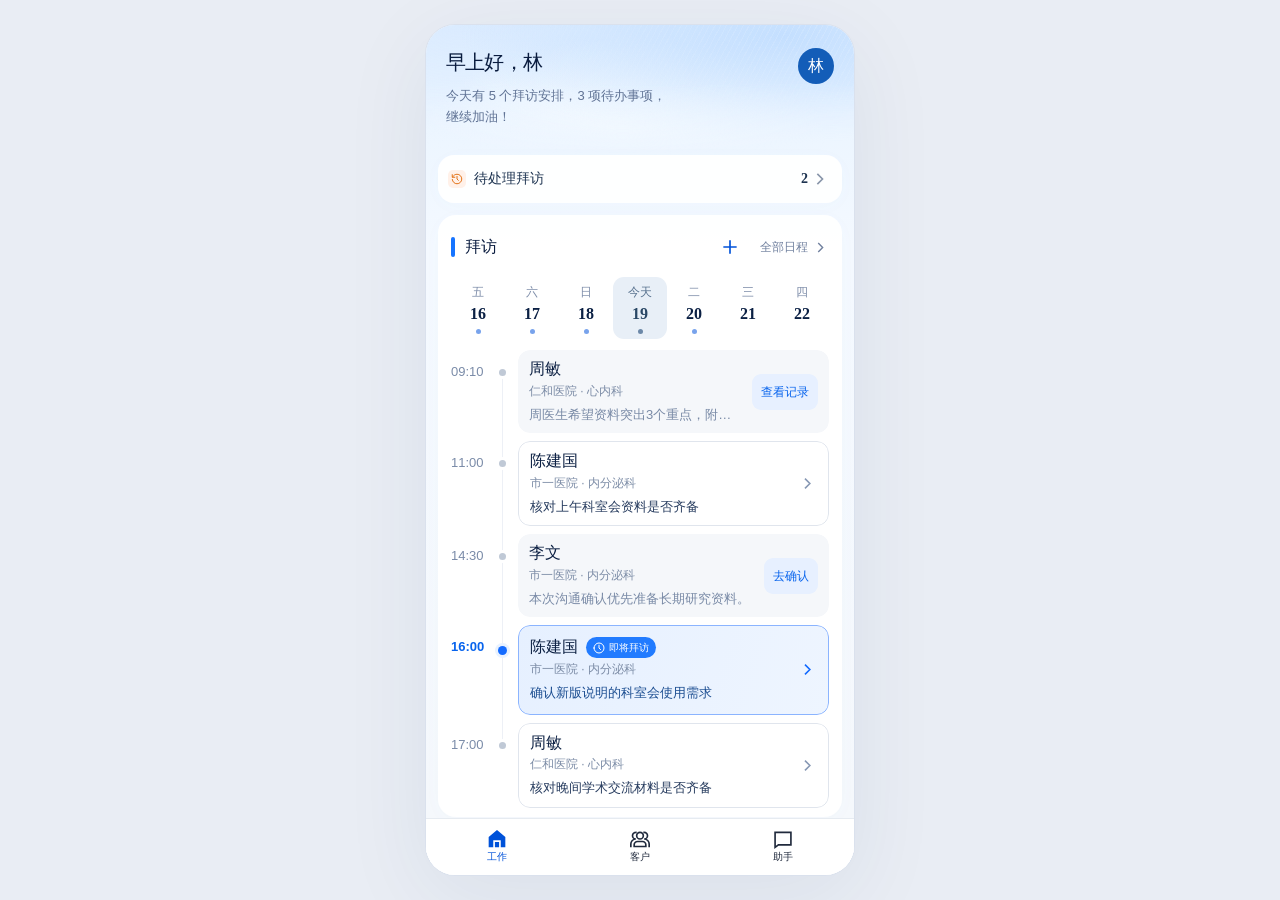
==== commit 1082b2f3: "Refresh customers, optional todos, recorded past visits, and review editing." ====
--- a/visit-crm-agent-v6.html
+++ b/visit-crm-agent-v6.html
@@ -5,10 +5,10 @@
     <meta name="viewport" content="width=device-width, initial-scale=1, viewport-fit=cover" />
     <meta name="theme-color" content="#f5f7fa" />
     <title>拜访工作台</title>
-    <script type="module" crossorigin src="./assets/prototype-CtMpALLt.js"></script>
+    <script type="module" crossorigin src="./assets/prototype-V3DnP9jH.js"></script>
     <link rel="modulepreload" crossorigin href="./assets/preload-helper-B5U0W3t5.js">
     <link rel="modulepreload" crossorigin href="./assets/react-runtime-PPb6scBU.js">
-    <link rel="stylesheet" crossorigin href="./assets/prototype-CCSd7RPY.css">
+    <link rel="stylesheet" crossorigin href="./assets/prototype-CouamhU2.css">
   </head>
   <body>
     <div id="root"></div>
--- a/assets/prototype-CouamhU2.css
+++ b/assets/prototype-CouamhU2.css
@@ -0,0 +1 @@
+.t-safe-area-top{padding-top:constant(safe-area-inset-top);padding-top:env(safe-area-inset-top)}.t-safe-area-bottom{padding-bottom:constant(safe-area-inset-bottom);padding-bottom:env(safe-area-inset-bottom)}:root,:root[theme-mode=light]{--td-brand-color-1: #f2f3ff;--td-brand-color-2: #d9e1ff;--td-brand-color-3: #b5c7ff;--td-brand-color-4: #8eabff;--td-brand-color-5: #618dff;--td-brand-color-6: #366ef4;--td-brand-color-7: #0052d9;--td-brand-color-8: #003cab;--td-brand-color-9: #002a7c;--td-brand-color-10: #001a57;--td-warning-color-1: #fff1e9;--td-warning-color-2: #ffd9c2;--td-warning-color-3: #ffb98c;--td-warning-color-4: #fa9550;--td-warning-color-5: #e37318;--td-warning-color-6: #be5a00;--td-warning-color-7: #954500;--td-warning-color-8: #713300;--td-warning-color-9: #532300;--td-warning-color-10: #3b1700;--td-error-color-1: #fff0ed;--td-error-color-2: #ffd8d2;--td-error-color-3: #ffb9b0;--td-error-color-4: #ff9285;--td-error-color-5: #f6685d;--td-error-color-6: #d54941;--td-error-color-7: #ad352f;--td-error-color-8: #881f1c;--td-error-color-9: #68070a;--td-error-color-10: #490002;--td-success-color-1: #e3f9e9;--td-success-color-2: #c6f3d7;--td-success-color-3: #92dab2;--td-success-color-4: #56c08d;--td-success-color-5: #2ba471;--td-success-color-6: #008858;--td-success-color-7: #006c45;--td-success-color-8: #005334;--td-success-color-9: #003b23;--td-success-color-10: #002515;--td-gray-color-1: #f3f3f3;--td-gray-color-2: #eee;--td-gray-color-3: #e8e8e8;--td-gray-color-4: #ddd;--td-gray-color-5: #c6c6c6;--td-gray-color-6: #a6a6a6;--td-gray-color-7: #8b8b8b;--td-gray-color-8: #777;--td-gray-color-9: #5e5e5e;--td-gray-color-10: #4b4b4b;--td-gray-color-11: #393939;--td-gray-color-12: #2c2c2c;--td-gray-color-13: #242424;--td-gray-color-14: #181818;--td-font-white-1: #ffffff;--td-font-white-2: rgba(255, 255, 255, .55);--td-font-white-3: rgba(255, 255, 255, .35);--td-font-white-4: rgba(255, 255, 255, .22);--td-font-gray-1: rgba(0, 0, 0, .9);--td-font-gray-2: rgba(0, 0, 0, .6);--td-font-gray-3: rgba(0, 0, 0, .4);--td-font-gray-4: rgba(0, 0, 0, .26);--td-brand-color: var(--td-brand-color-7);--td-warning-color: var(--td-warning-color-5);--td-error-color: var(--td-error-color-6);--td-success-color: var(--td-success-color-5);--td-brand-color-focus: var(--td-brand-color-1);--td-brand-color-active: var(--td-brand-color-8);--td-brand-color-disabled: var(--td-brand-color-3);--td-brand-color-light: var(--td-brand-color-1);--td-brand-color-light-active: var(--td-brand-color-2);--td-warning-color-active: var(--td-warning-color-6);--td-warning-color-disabled: var(--td-warning-color-3);--td-warning-color-focus: var(--td-warning-color-2);--td-warning-color-light: var(--td-warning-color-1);--td-warning-color-light-active: var(--td-warning-color-2);--td-error-color-focus: var(--td-error-color-2);--td-error-color-active: var(--td-error-color-7);--td-error-color-disabled: var(--td-error-color-3);--td-error-color-light: var(--td-error-color-1);--td-error-color-light-active: var(--td-error-color-2);--td-success-color-focus: var(--td-success-color-2);--td-success-color-active: var(--td-success-color-6);--td-success-color-disabled: var(--td-success-color-3);--td-success-color-light: var(--td-success-color-1);--td-success-color-light-active: var(--td-success-color-2);--td-mask-active: rgba(0, 0, 0, .6);--td-mask-disabled: rgba(255, 255, 255, .6);--td-mask-background: rgba(255, 255, 255, .96);--td-mask-gradient: rgba(255, 255, 255, 0);--td-bg-color-page: var(--td-gray-color-1);--td-bg-color-container: var(--td-font-white-1);--td-bg-color-container-active: var(--td-gray-color-3);--td-bg-color-secondarycontainer: var(--td-gray-color-1);--td-bg-color-secondarycontainer-active: var(--td-gray-color-4);--td-bg-color-component: var(--td-gray-color-3);--td-bg-color-component-active: var(--td-gray-color-6);--td-bg-color-component-disabled: var(--td-gray-color-2);--td-bg-color-secondarycomponent: var(--td-gray-color-4);--td-bg-color-secondarycomponent-active: var(--td-gray-color-6);--td-bg-color-specialcomponent: #fff;--td-text-color-primary: var(--td-font-gray-1);--td-text-color-secondary: var(--td-font-gray-2);--td-text-color-placeholder: var(--td-font-gray-3);--td-text-color-disabled: var(--td-font-gray-4);--td-text-color-anti: var(--td-font-white-1);--td-text-color-brand: var(--td-brand-color);--td-text-color-link: var(--td-brand-color);--td-text-color-watermark: rgba(0, 0, 0, .1);--td-border-level-1-color: var(--td-gray-color-3);--td-component-stroke: var(--td-gray-color-3);--td-border-level-2-color: var(--td-gray-color-4);--td-component-border: var(--td-gray-color-4);--td-shadow-1: 0 1px 10px rgba(0, 0, 0, .05), 0 4px 5px rgba(0, 0, 0, .08), 0 2px 4px -1px rgba(0, 0, 0, .12);--td-shadow-2: 0 3px 14px 2px rgba(0, 0, 0, .05), 0 8px 10px 1px rgba(0, 0, 0, .06), 0 5px 5px -3px rgba(0, 0, 0, .1);--td-shadow-3: 0 6px 30px 5px rgba(0, 0, 0, .05), 0 16px 24px 2px rgba(0, 0, 0, .04), 0 8px 10px -5px rgba(0, 0, 0, .08);--td-shadow-4: 0 2px 8px 0 rgba(0, 0, 0, .06);--td-shadow-inset-top: inset 0 .5px 0 #dcdcdc;--td-shadow-inset-right: inset .5px 0 0 #dcdcdc;--td-shadow-inset-bottom: inset 0 -.5px 0 #dcdcdc;--td-shadow-inset-left: inset -.5px 0 0 #dcdcdc;--td-table-shadow-color: rgba(0, 0, 0, .08);--td-scrollbar-color: rgba(0, 0, 0, .1);--td-scrollbar-hover-color: rgba(0, 0, 0, .3);--td-scroll-track-color: #fff}:root.dark,:root[theme-mode=dark]{--td-brand-color-1: #1b2f51;--td-brand-color-2: #173463;--td-brand-color-3: #143975;--td-brand-color-4: #103d88;--td-brand-color-5: #0d429a;--td-brand-color-6: #054bbe;--td-brand-color-7: #2667d4;--td-brand-color-8: #4582e6;--td-brand-color-9: #699ef5;--td-brand-color-10: #96bbf8;--td-warning-color-1: #4f2a1d;--td-warning-color-2: #582f21;--td-warning-color-3: #733c23;--td-warning-color-4: #a75d2b;--td-warning-color-5: #cf6e2d;--td-warning-color-6: #dc7633;--td-warning-color-7: #e8935c;--td-warning-color-8: #ecbf91;--td-warning-color-9: #eed7bf;--td-warning-color-10: #f3e9dc;--td-error-color-1: #472324;--td-error-color-2: #5e2a2d;--td-error-color-3: #703439;--td-error-color-4: #83383e;--td-error-color-5: #a03f46;--td-error-color-6: #c64751;--td-error-color-7: #de6670;--td-error-color-8: #ec888e;--td-error-color-9: #edb1b6;--td-error-color-10: #eeced0;--td-success-color-1: #193a2a;--td-success-color-2: #1a4230;--td-success-color-3: #17533d;--td-success-color-4: #0d7a55;--td-success-color-5: #059465;--td-success-color-6: #43af8a;--td-success-color-7: #46bf96;--td-success-color-8: #80d2b6;--td-success-color-9: #b4e1d3;--td-success-color-10: #deede8;--td-gray-color-1: #f3f3f3;--td-gray-color-2: #eee;--td-gray-color-3: #e8e8e8;--td-gray-color-4: #ddd;--td-gray-color-5: #c6c6c6;--td-gray-color-6: #a6a6a6;--td-gray-color-7: #8b8b8b;--td-gray-color-8: #777;--td-gray-color-9: #5e5e5e;--td-gray-color-10: #4b4b4b;--td-gray-color-11: #393939;--td-gray-color-12: #2c2c2c;--td-gray-color-13: #242424;--td-gray-color-14: #181818;--td-font-white-1: rgba(255, 255, 255, .9);--td-font-white-2: rgba(255, 255, 255, .55);--td-font-white-3: rgba(255, 255, 255, .35);--td-font-white-4: rgba(255, 255, 255, .22);--td-font-gray-1: rgba(0, 0, 0, .9);--td-font-gray-2: rgba(0, 0, 0, .6);--td-font-gray-3: rgba(0, 0, 0, .4);--td-font-gray-4: rgba(0, 0, 0, .26);--td-brand-color: var(--td-brand-color-8);--td-warning-color: var(--td-warning-color-5);--td-error-color: var(--td-error-color-6);--td-success-color: var(--td-success-color-5);--td-brand-color-focus: var(--td-brand-color-1);--td-brand-color-active: var(--td-brand-color-9);--td-brand-color-disabled: var(--td-brand-color-3);--td-brand-color-light: var(--td-brand-color-1);--td-brand-color-light-active: var(--td-brand-color-2);--td-warning-color-focus: var(--td-warning-color-2);--td-warning-color-active: var(--td-warning-color-4);--td-warning-color-disabled: var(--td-warning-color-3);--td-warning-color-light: var(--td-warning-color-1);--td-warning-color-light-active: var(--td-warning-color-2);--td-error-color-focus: var(--td-error-color-2);--td-error-color-active: var(--td-error-color-5);--td-error-color-disabled: var(--td-error-color-3);--td-error-color-light: var(--td-error-color-1);--td-error-color-light-active: var(--td-error-color-2);--td-success-color-focus: var(--td-success-color-2);--td-success-color-active: var(--td-success-color-4);--td-success-color-disabled: var(--td-success-color-3);--td-success-color-light: var(--td-success-color-1);--td-success-color-light-active: var(--td-success-color-2);--td-mask-active: rgba(0, 0, 0, .4);--td-mask-disabled: rgba(0, 0, 0, .6);--td-mask-background: rgba(36, 36, 36, .96);--td-mask-gradient: rgba(36, 36, 36, 0);--td-bg-color-page: var(--td-gray-color-14);--td-bg-color-container: var(--td-gray-color-13);--td-bg-color-secondarycontainer: var(--td-gray-color-12);--td-bg-color-component: var(--td-gray-color-11);--td-bg-color-container-active: var(--td-gray-color-12);--td-bg-color-secondarycontainer-active: var(--td-gray-color-11);--td-bg-color-component-active: var(--td-gray-color-10);--td-bg-color-component-disabled: var(--td-gray-color-12);--td-bg-color-specialcomponent: transparent;--td-text-color-primary: var(--td-font-white-1);--td-text-color-secondary: var(--td-font-white-2);--td-text-color-placeholder: var(--td-font-white-3);--td-text-color-disabled: var(--td-font-white-4);--td-text-color-anti: var(--td-font-white-1);--td-text-color-brand: var(--td-brand-color-8);--td-text-color-link: var(--td-brand-color-8);--td-text-color-watermark: rgba(255, 255, 255, .1);--td-border-level-1-color: var(--td-gray-color-11);--td-component-stroke: var(--td-gray-color-11);--td-border-level-2-color: var(--td-gray-color-9);--td-component-border: var(--td-gray-color-9);--td-shadow-1: 0 4px 6px rgba(0, 0, 0, .06), 0 1px 10px rgba(0, 0, 0, .08), 0 2px 4px rgba(0, 0, 0, .12);--td-shadow-2: 0 8px 10px rgba(0, 0, 0, .12), 0 3px 14px rgba(0, 0, 0, .1), 0 5px 5px rgba(0, 0, 0, .16);--td-shadow-3: 0 16px 24px rgba(0, 0, 0, .14), 0 6px 30px rgba(0, 0, 0, .12), 0 8px 10px rgba(0, 0, 0, .2);--td-shadow-inset-top: inset 0 .5px 0 #5e5e5e;--td-shadow-inset-right: inset .5px 0 0 #5e5e5e;--td-shadow-inset-bottom: inset 0 -.5px 0 #5e5e5e;--td-shadow-inset-left: inset -.5px 0 0 #5e5e5e;--td-table-shadow-color: rgba(0, 0, 0, .55);--td-scrollbar-color: rgba(255, 255, 255, .1);--td-scroll-track-color: #333}:root{--td-radius-small: 3px;--td-radius-default: 6px;--td-radius-large: 9px;--td-radius-extraLarge: 12px;--td-radius-round: 999px;--td-radius-circle: 50%}:root{--td-font-family: PingFang SC, Microsoft YaHei, Arial Regular;--td-font-family-medium: PingFang SC, Microsoft YaHei, Arial Medium;--td-font-size-link-small: 12px;--td-font-size-link-medium: 14px;--td-font-size-link-large: 16px;--td-font-size-mark-extraSmall: 10px;--td-font-size-mark-small: 12px;--td-font-size-mark-medium: 14px;--td-font-size-mark-large: 16px;--td-font-size-body-extraSmall: 10px;--td-font-size-body-small: 12px;--td-font-size-body-medium: 14px;--td-font-size-body-large: 16px;--td-font-size-title-small: 14px;--td-font-size-title-medium: 16px;--td-font-size-title-large: 18px;--td-font-size-title-extraLarge: 20px;--td-font-size-headline-small: 24px;--td-font-size-headline-medium: 28px;--td-font-size-headline-large: 36px;--td-font-size-display-medium: 48px;--td-font-size-display-large: 64px;--td-line-height-link-small: 20px;--td-line-height-link-medium: 22px;--td-line-height-link-large: 24px;--td-line-height-mark-extraSmall: 16px;--td-line-height-mark-small: 20px;--td-line-height-mark-medium: 22px;--td-line-height-mark-large: 24px;--td-line-height-body-extraSmall: 16px;--td-line-height-body-small: 20px;--td-line-height-body-medium: 22px;--td-line-height-body-large: 24px;--td-line-height-title-small: 22px;--td-line-height-title-medium: 24px;--td-line-height-title-large: 26px;--td-line-height-title-extraLarge: 28px;--td-line-height-headline-small: 32px;--td-line-height-headline-medium: 36px;--td-line-height-headline-large: 44px;--td-line-height-display-medium: 56px;--td-line-height-display-large: 72px;--td-font-link-small: var(--td-font-size-link-small) / var(--td-line-height-link-small) var(--td-font-family);--td-font-link-medium: var(--td-font-size-link-medium) / var(--td-line-height-link-medium) var(--td-font-family);--td-font-link-large: var(--td-font-size-link-large) / var(--td-line-height-link-large) var(--td-font-family);--td-font-mark-extraSmall: 600 var(--td-font-size-mark-extraSmall) / var(--td-line-height-mark-extraSmall) var(--td-font-family);--td-font-mark-small: 600 var(--td-font-size-mark-small) / var(--td-line-height-mark-small) var(--td-font-family);--td-font-mark-medium: 600 var(--td-font-size-mark-medium) / var(--td-line-height-mark-medium) var(--td-font-family);--td-font-mark-large: 600 var(--td-font-size-mark-large) / var(--td-line-height-mark-large) var(--td-font-family);--td-font-body-extraSmall: var(--td-font-size-body-extraSmall) / var(--td-line-height-body-extraSmall) var(--td-font-family);--td-font-body-small: var(--td-font-size-body-small) / var(--td-line-height-body-small) var(--td-font-family);--td-font-body-medium: var(--td-font-size-body-medium) / var(--td-line-height-body-medium) var(--td-font-family);--td-font-body-large: var(--td-font-size-body-large) / var(--td-line-height-body-large) var(--td-font-family);--td-font-title-small: 600 var(--td-font-size-title-small) / var(--td-line-height-title-small) var(--td-font-family);--td-font-title-medium: 600 var(--td-font-size-title-medium) / var(--td-line-height-title-medium) var(--td-font-family);--td-font-title-large: 600 var(--td-font-size-title-large) / var(--td-line-height-title-large) var(--td-font-family);--td-font-title-extraLarge: 600 var(--td-font-size-title-extraLarge) / var(--td-line-height-title-extraLarge) var(--td-font-family);--td-font-headline-small: 600 var(--td-font-size-headline-small) / var(--td-line-height-headline-small) var(--td-font-family);--td-font-headline-medium: 600 var(--td-font-size-headline-medium) / var(--td-line-height-headline-medium) var(--td-font-family);--td-font-headline-large: 600 var(--td-font-size-headline-large) / var(--td-line-height-headline-large) var(--td-font-family);--td-font-display-medium: 600 var(--td-font-size-display-medium) / var(--td-line-height-display-medium) var(--td-font-family);--td-font-display-large: 600 var(--td-font-size-display-large) / var(--td-line-height-display-large) var(--td-font-family);--td-font-size: 10px;--td-font-size-xs: var(--td-font-size-body-extraSmall);--td-font-size-s: var(--td-font-size-body-small);--td-font-size-base: var(--td-font-size-title-small);--td-font-size-m: var(--td-font-size-title-medium);--td-font-size-l: var(--td-font-size-title-large);--td-font-size-xl: var(--td-font-size-title-extraLarge);--td-font-size-xxl: var(--td-font-size-headline-large)}:root{--td-spacer: 8px;--td-spacer-1: 12px;--td-spacer-2: 16px;--td-spacer-3: 24px;--td-spacer-4: 32px;--td-spacer-5: 48px;--td-spacer-6: 80px}:root,:root[theme-mode=light]{--td-switch-dot-disabled-color: var(--td-font-white-1);--td-switch-loading-color: var(--td-brand-color)}:root.dark,:root[theme-mode=dark]{--td-button-primary-disabled-color: var(--td-font-white-4);--td-skeleton-animation-gradient: rgba(255, 255, 255, .06);--td-slider-dot-bg-color: var(--td-gray-color-4);--td-slider-dot-disabled-bg-color: var(--td-gray-color-11);--td-slider-dot-disabled-border-color: var(--td-gray-color-12);--td-switch-dot-disabled-color: var(--td-font-white-2);--td-switch-loading-color: var(--td-font-white-1)}.t-loading{display:-webkit-box;display:-ms-flexbox;display:flex;-webkit-box-align:center;-ms-flex-align:center;align-items:center;position:relative;color:var(--td-loading-color, var(--td-brand-color, var(--td-brand-color-7, #0052d9)))}.t-loading--inherit-color{color:inherit}.t-loading--vertical{-webkit-box-orient:vertical;-webkit-box-direction:normal;-ms-flex-direction:column;flex-direction:column}.t-loading--vertical .t-loading__text{margin-left:0;margin-top:6px}.t-loading__bar{pointer-events:none}.t-loading__text{color:var(--td-loading-text-color, var(--td-text-color-primary, var(--td-font-gray-1, rgba(0, 0, 0, .9))));font:var(--td-loading-text-font, var(--td-font-body-small));margin-left:6px}.t-loading__text--only{margin-left:0}.t-loading__gradient{display:-webkit-box;display:-ms-flexbox;display:flex;-webkit-box-pack:center;-ms-flex-pack:center;justify-content:center;-webkit-box-align:center;-ms-flex-align:center;align-items:center;vertical-align:middle}.t-loading__gradient-conic{width:100%;height:100%;background:conic-gradient(from 90deg at 50% 50%,#fff 0deg,currentColor 360deg);border-radius:50%;mask:radial-gradient(transparent calc(50% - .5px),#fff 50%);-webkit-mask:radial-gradient(transparent calc(50% - .5px),#fff 50%)}.t-loading__spinner{position:relative;display:inline-block;width:20px;max-width:100%;height:20px;max-height:100%;vertical-align:middle;-webkit-animation:t-rotate .8s linear infinite;animation:t-rotate .8s linear infinite;-webkit-animation-timing-function:steps(12);animation-timing-function:steps(12)}.t-loading__spinner--line{position:absolute;top:0;left:0;width:100%;height:100%}.t-loading__spinner--line:before{display:block;width:2px;height:25%;margin:0 auto;background-color:var(--td-loading-line-bg-color, var(--td-text-color-primary, var(--td-font-gray-1, rgba(0, 0, 0, .9))));border-radius:40%;content:" "}.t-loading__dot{width:20%;height:20%;border-radius:50%;background-color:currentColor;-webkit-animation-duration:1.8s;animation-duration:1.8s;-webkit-animation-name:dotting;animation-name:dotting;-webkit-animation-timing-function:linear;animation-timing-function:linear;-webkit-animation-iteration-count:infinite;animation-iteration-count:infinite;-webkit-animation-fill-mode:both;animation-fill-mode:both}.t-loading__dot--paused{-webkit-animation-play-state:paused;animation-play-state:paused}.t-loading__dots{display:-webkit-box;display:-ms-flexbox;display:flex;-webkit-box-pack:justify;-ms-flex-pack:justify;justify-content:space-between;-webkit-box-align:center;-ms-flex-align:center;align-items:center;-webkit-animation:none;animation:none}.t-loading__parent,.t-loading__parent--relative{position:relative}.t-loading--lock{overflow:hidden}.t-loading--full{z-index:var(--td-loading-z-index, 3500);position:absolute;inset:0;display:-webkit-box;display:-ms-flexbox;display:flex;-webkit-box-align:center;-ms-flex-align:center;align-items:center;vertical-align:middle;-webkit-box-pack:center;-ms-flex-pack:center;justify-content:center;background-color:var(--td-loading-full-bg-color, rgba(255, 255, 255, .6))}.t-loading--fullscreen{position:fixed;display:-webkit-box;display:-ms-flexbox;display:flex;-webkit-box-align:center;-ms-flex-align:center;align-items:center;vertical-align:middle;-webkit-box-pack:center;-ms-flex-pack:center;justify-content:center;top:0;left:0;width:100%;height:100%;z-index:var(--td-loading-z-index, 3500);background-color:var(--td-loading-full-bg-color, rgba(255, 255, 255, .6))}.t-loading--center{display:-webkit-inline-box;display:-ms-inline-flexbox;display:inline-flex;-webkit-box-align:center;-ms-flex-align:center;align-items:center;vertical-align:middle;-webkit-box-pack:center;-ms-flex-pack:center;justify-content:center}.t-loading__spinner--line-1{-webkit-transform:rotate(30deg);transform:rotate(30deg);opacity:1}.t-loading__spinner--line-2{-webkit-transform:rotate(60deg);transform:rotate(60deg);opacity:.9375}.t-loading__spinner--line-3{-webkit-transform:rotate(90deg);transform:rotate(90deg);opacity:.875}.t-loading__spinner--line-4{-webkit-transform:rotate(120deg);transform:rotate(120deg);opacity:.8125}.t-loading__spinner--line-5{-webkit-transform:rotate(150deg);transform:rotate(150deg);opacity:.75}.t-loading__spinner--line-6{-webkit-transform:rotate(180deg);transform:rotate(180deg);opacity:.6875}.t-loading__spinner--line-7{-webkit-transform:rotate(210deg);transform:rotate(210deg);opacity:.625}.t-loading__spinner--line-8{-webkit-transform:rotate(240deg);transform:rotate(240deg);opacity:.5625}.t-loading__spinner--line-9{-webkit-transform:rotate(270deg);transform:rotate(270deg);opacity:.5}.t-loading__spinner--line-10{-webkit-transform:rotate(300deg);transform:rotate(300deg);opacity:.4375}.t-loading__spinner--line-11{-webkit-transform:rotate(330deg);transform:rotate(330deg);opacity:.375}.t-loading__spinner--line-12{-webkit-transform:rotate(360deg);transform:rotate(360deg);opacity:.3125}@-webkit-keyframes t-rotate{0%{-webkit-transform:rotate(0deg);transform:rotate(0)}to{-webkit-transform:rotate(360deg);transform:rotate(360deg)}}@keyframes t-rotate{0%{-webkit-transform:rotate(0deg);transform:rotate(0)}to{-webkit-transform:rotate(360deg);transform:rotate(360deg)}}@-webkit-keyframes dotting{0%{opacity:.15}1%{opacity:.8}33%{opacity:.8}34%{opacity:.15}to{opacity:.15}}@keyframes dotting{0%{opacity:.15}1%{opacity:.8}33%{opacity:.8}34%{opacity:.15}to{opacity:.15}}.t-button--size-extra-small{font:var(--td-button-extra-small-font, var(--td-font-mark-medium));padding-left:var(--td-button-extra-small-padding-horizontal, 8px);padding-right:var(--td-button-extra-small-padding-horizontal, 8px);height:var(--td-button-extra-small-height, 28px)}.t-button--size-extra-small .t-icon{font-size:var(--td-button-extra-small-icon-size, 18px)}.t-button--size-small{font:var(--td-button-small-font, var(--td-font-mark-medium));padding-left:var(--td-button-small-padding-horizontal, 12px);padding-right:var(--td-button-small-padding-horizontal, 12px);height:var(--td-button-small-height, 32px)}.t-button--size-small .t-icon{font-size:var(--td-button-small-icon-size, 18px)}.t-button--size-medium{font:var(--td-button-medium-font, var(--td-font-mark-large));padding-left:var(--td-button-medium-padding-horizontal, 16px);padding-right:var(--td-button-medium-padding-horizontal, 16px);height:var(--td-button-medium-height, 40px)}.t-button--size-medium .t-icon{font-size:var(--td-button-medium-icon-size, 20px)}.t-button--size-large{font:var(--td-button-large-font, var(--td-font-mark-large));padding-left:var(--td-button-large-padding-horizontal, 20px);padding-right:var(--td-button-large-padding-horizontal, 20px);height:var(--td-button-large-height, 48px)}.t-button--size-large .t-icon{font-size:var(--td-button-large-icon-size, 24px)}.t-button--default{color:var(--td-button-default-color, var(--td-text-color-primary, var(--td-font-gray-1, rgba(0, 0, 0, .9))));background-color:var(--td-button-default-bg-color, var(--td-bg-color-component, var(--td-gray-color-3, #e8e8e8)))}.t-button--default:after{border-width:var(--td-button-border-width, 2px);border-color:var(--td-button-default-border-color, var(--td-bg-color-component, var(--td-gray-color-3, #e8e8e8)))}.t-button--default.t-button--hover{z-index:0}.t-button--default.t-button--hover,.t-button--default.t-button--hover:after{background-color:var(--td-button-default-active-bg-color, var(--td-bg-color-component-active, var(--td-gray-color-6, #a6a6a6)));border-color:var(--td-button-default-active-border-color, var(--td-bg-color-component-active, var(--td-gray-color-6, #a6a6a6)))}.t-button--default.t-button--disabled{color:var(--td-button-default-disabled-color, var(--td-text-color-disabled, var(--td-font-gray-4, rgba(0, 0, 0, .26))));background-color:var(--td-button-default-disabled-bg, var(--td-bg-color-component-disabled, var(--td-gray-color-2, #eeeeee)))}.t-button--default.t-button--disabled:after{border-color:var(--td-button-default-disabled-border-color, var(--td-bg-color-component-disabled, var(--td-gray-color-2, #eeeeee)))}.t-button--primary{color:var(--td-button-primary-color, var(--td-font-white-1, #ffffff));background-color:var(--td-button-primary-bg-color, var(--td-brand-color, var(--td-brand-color-7, #0052d9)))}.t-button--primary:after{border-width:var(--td-button-border-width, 2px);border-color:var(--td-button-primary-border-color, var(--td-brand-color, var(--td-brand-color-7, #0052d9)))}.t-button--primary.t-button--hover{z-index:0}.t-button--primary.t-button--hover,.t-button--primary.t-button--hover:after{background-color:var(--td-button-primary-active-bg-color, var(--td-brand-color-active, var(--td-brand-color-8, #003cab)));border-color:var(--td-button-primary-active-border-color, var(--td-brand-color-active, var(--td-brand-color-8, #003cab)))}.t-button--primary.t-button--disabled{color:var(--td-button-primary-disabled-color, var(--td-font-white-1, #ffffff));background-color:var(--td-button-primary-disabled-bg, var(--td-brand-color-disabled, var(--td-brand-color-3, #b5c7ff)))}.t-button--primary.t-button--disabled:after{border-color:var(--td-button-primary-disabled-border-color, var(--td-brand-color-disabled, var(--td-brand-color-3, #b5c7ff)))}.t-button--light{color:var(--td-button-light-color, var(--td-brand-color, var(--td-brand-color-7, #0052d9)));background-color:var(--td-button-light-bg-color, var(--td-brand-color-light, var(--td-brand-color-1, #f2f3ff)))}.t-button--light:after{border-width:var(--td-button-border-width, 2px);border-color:var(--td-button-light-border-color, var(--td-brand-color-light, var(--td-brand-color-1, #f2f3ff)))}.t-button--light.t-button--hover{z-index:0}.t-button--light.t-button--hover,.t-button--light.t-button--hover:after{background-color:var(--td-button-light-active-bg-color, var(--td-brand-color-light-active, var(--td-brand-color-2, #d9e1ff)));border-color:var(--td-button-light-active-border-color, var(--td-brand-color-light-active, var(--td-brand-color-2, #d9e1ff)))}.t-button--light.t-button--disabled{color:var(--td-button-light-disabled-color, var(--td-brand-color-disabled, var(--td-brand-color-3, #b5c7ff)));background-color:var(--td-button-light-disabled-bg, var(--td-brand-color-light, var(--td-brand-color-1, #f2f3ff)))}.t-button--light.t-button--disabled:after{border-color:var(--td-button-light-disabled-border-color, var(--td-brand-color-light, var(--td-brand-color-1, #f2f3ff)))}.t-button--danger{color:var(--td-button-danger-color, var(--td-font-white-1, #ffffff));background-color:var(--td-button-danger-bg-color, var(--td-error-color, var(--td-error-color-6, #d54941)))}.t-button--danger:after{border-width:var(--td-button-border-width, 2px);border-color:var(--td-button-danger-border-color, var(--td-error-color, var(--td-error-color-6, #d54941)))}.t-button--danger.t-button--hover{z-index:0}.t-button--danger.t-button--hover,.t-button--danger.t-button--hover:after{background-color:var(--td-button-danger-active-bg-color, var(--td-error-color-7, #ad352f));border-color:var(--td-button-danger-active-border-color, var(--td-error-color-7, #ad352f))}.t-button--danger.t-button--disabled{color:var(--td-button-danger-disabled-color, var(--td-font-white-1, #ffffff));background-color:var(--td-button-danger-disabled-bg, var(--td-error-color-3, #ffb9b0))}.t-button--danger.t-button--disabled:after{border-color:var(--td-button-danger-disabled-border-color, var(--td-error-color-3, #ffb9b0))}.t-button{display:-webkit-inline-box;display:-ms-inline-flexbox;display:inline-flex;-webkit-box-align:center;-ms-flex-align:center;align-items:center;-webkit-box-pack:center;-ms-flex-pack:center;justify-content:center;position:relative;white-space:nowrap;text-align:center;border:none;background-image:none;-webkit-transition:all .3s;transition:all .3s;border-radius:var(--td-button-border-radius, var(--td-radius-default, 6px));outline:none;vertical-align:top;text-decoration:none;cursor:pointer;-webkit-tap-highlight-color:transparent;-webkit-user-select:none;-moz-user-select:none;-ms-user-select:none;user-select:none;-ms-touch-action:manipulation;touch-action:manipulation;-webkit-appearance:none}.t-button:after{content:"";display:block;position:absolute;left:0;top:0;width:200%;height:200%;-webkit-transform:scale(.5);transform:scale(.5);-webkit-transform-origin:0 0;transform-origin:0 0;border-radius:calc(var(--td-button-border-radius, var(--td-radius-default, 6px)) * 2);border-style:solid;-webkit-box-sizing:border-box;box-sizing:border-box}.t-button--text{color:var(--td-button-default-color, var(--td-text-color-primary, var(--td-font-gray-1, rgba(0, 0, 0, .9))));background:none}.t-button--text:after{border:0}.t-button--text.t-button--hover,.t-button--text.t-button--hover:after{background-color:var(--td-button-default-text-active-bg-color, var(--td-bg-color-container-active, var(--td-gray-color-3, #e8e8e8)))}.t-button--text.t-button--primary{color:var(--td-button-primary-text-color, var(--td-brand-color, var(--td-brand-color-7, #0052d9)));background:none}.t-button--text.t-button--primary.t-button--hover,.t-button--text.t-button--primary.t-button--hover:after{background-color:var(--td-button-primary-text-active-bg-color, var(--td-bg-color-container-active, var(--td-gray-color-3, #e8e8e8)))}.t-button--text.t-button--primary.t-button--disabled{color:var(--td-button-primary-text-disabled-color, var(--td-brand-color-disabled, var(--td-brand-color-3, #b5c7ff)));background:none}.t-button--text.t-button--danger{color:var(--td-button-danger-text-color, var(--td-error-color, var(--td-error-color-6, #d54941)));background:none}.t-button--text.t-button--danger.t-button--hover,.t-button--text.t-button--danger.t-button--hover:after{background-color:var(--td-button-danger-text-active-bg-color, var(--td-bg-color-container-active, var(--td-gray-color-3, #e8e8e8)))}.t-button--text.t-button--danger.t-button--disabled{color:var(--td-button-danger-text-disabled-color, var(--td-button-danger-disabled-color, var(--td-font-white-1, #ffffff)));background:none}.t-button--text.t-button--light{color:var(--td-button-light-text-color, var(--td-brand-color, var(--td-brand-color-7, #0052d9)));background:none}.t-button--text.t-button--light.t-button--hover,.t-button--text.t-button--light.t-button--hover:after{background-color:var(--td-button-light-text-active-bg-color, var(--td-bg-color-container-active, var(--td-gray-color-3, #e8e8e8)))}.t-button--text.t-button--disabled{color:var(--td-button-default-disabled-color, var(--td-text-color-disabled, var(--td-font-gray-4, rgba(0, 0, 0, .26))))}.t-button--dashed,.t-button--outline{color:var(--td-button-default-outline-color, var(--td-text-color-primary, var(--td-font-gray-1, rgba(0, 0, 0, .9))));background-color:transparent}.t-button--dashed:after,.t-button--outline:after{border-color:var(--td-button-default-outline-border-color, var(--td-component-border, var(--td-gray-color-4, #dddddd)))}.t-button--dashed.t-button--hover,.t-button--outline.t-button--hover,.t-button--dashed.t-button--hover:after,.t-button--outline.t-button--hover:after{background-color:var(--td-button-default-outline-active-bg-color, var(--td-bg-color-container-active, var(--td-gray-color-3, #e8e8e8)));border-color:var(--td-button-default-outline-active-border-color, var(--td-component-border, var(--td-gray-color-4, #dddddd)))}.t-button--dashed.t-button--disabled,.t-button--outline.t-button--disabled{color:var(--td-button-default-outline-disabled-color, var(--td-component-border, var(--td-gray-color-4, #dddddd)))}.t-button--dashed.t-button--disabled:after,.t-button--outline.t-button--disabled:after{border-color:var(--td-button-default-outline-disabled-color, var(--td-component-border, var(--td-gray-color-4, #dddddd)))}.t-button--dashed.t-button--primary,.t-button--outline.t-button--primary{color:var(--td-button-primary-outline-color, var(--td-brand-color, var(--td-brand-color-7, #0052d9)))}.t-button--dashed.t-button--primary:after,.t-button--outline.t-button--primary:after{border-color:var(--td-button-primary-outline-border-color, var(--td-button-primary-outline-color, var(--td-brand-color, var(--td-brand-color-7, #0052d9))))}.t-button--dashed.t-button--primary.t-button--hover,.t-button--outline.t-button--primary.t-button--hover{color:var(--td-button-primary-outline-active-border-color, var(--td-brand-color-active, var(--td-brand-color-8, #003cab)))}.t-button--dashed.t-button--primary.t-button--hover:after,.t-button--outline.t-button--primary.t-button--hover:after{background-color:var(--td-button-primary-outline-active-bg-color, var(--td-bg-color-container-active, var(--td-gray-color-3, #e8e8e8)));border-color:var(--td-button-primary-outline-active-border-color, var(--td-brand-color-active, var(--td-brand-color-8, #003cab)))}.t-button--dashed.t-button--primary.t-button--disabled,.t-button--outline.t-button--primary.t-button--disabled{background-color:transparent;color:var(--td-button-primary-outline-disabled-color, var(--td-brand-color-disabled, var(--td-brand-color-3, #b5c7ff)))}.t-button--dashed.t-button--primary.t-button--disabled:after,.t-button--outline.t-button--primary.t-button--disabled:after{border-color:var(--td-button-primary-outline-disabled-color, var(--td-brand-color-disabled, var(--td-brand-color-3, #b5c7ff)))}.t-button--dashed.t-button--danger,.t-button--outline.t-button--danger{color:var(--td-button-danger-outline-color, var(--td-error-color, var(--td-error-color-6, #d54941)))}.t-button--dashed.t-button--danger:after,.t-button--outline.t-button--danger:after{border-color:var(--td-button-danger-outline-border-color, var(--td-button-danger-outline-color, var(--td-error-color, var(--td-error-color-6, #d54941))))}.t-button--dashed.t-button--danger.t-button--hover,.t-button--outline.t-button--danger.t-button--hover{color:var(--td-button-danger-outline-active-border-color, var(--td-error-color-7, #ad352f))}.t-button--dashed.t-button--danger.t-button--hover:after,.t-button--outline.t-button--danger.t-button--hover:after{background-color:var(--td-button-danger-outline-active-bg-color, var(--td-bg-color-container-active, var(--td-gray-color-3, #e8e8e8)));border-color:var(--td-button-danger-outline-active-border-color, var(--td-error-color-7, #ad352f))}.t-button--dashed.t-button--danger.t-button--disabled,.t-button--outline.t-button--danger.t-button--disabled{background-color:transparent;color:var(--td-button-danger-outline-disabled-color, var(--td-error-color-3, #ffb9b0))}.t-button--dashed.t-button--danger.t-button--disabled:after,.t-button--outline.t-button--danger.t-button--disabled:after{border-color:var(--td-button-danger-outline-disabled-color, var(--td-error-color-3, #ffb9b0))}.t-button--dashed.t-button--light,.t-button--outline.t-button--light{color:var(--td-button-light-outline-color, var(--td-brand-color, var(--td-brand-color-7, #0052d9)));background-color:var(--td-button-light-outline-bg-color, var(--td-brand-color-light, var(--td-brand-color-1, #f2f3ff)))}.t-button--dashed.t-button--light:after,.t-button--outline.t-button--light:after{border-color:var(--td-button-light-outline-border-color, var(--td-button-light-outline-color, var(--td-brand-color, var(--td-brand-color-7, #0052d9))))}.t-button--dashed.t-button--light.t-button--hover,.t-button--outline.t-button--light.t-button--hover{color:var(--td-button-light-outline-active-border-color, var(--td-brand-color-active, var(--td-brand-color-8, #003cab)))}.t-button--dashed.t-button--light.t-button--hover:after,.t-button--outline.t-button--light.t-button--hover:after{background-color:var(--td-button-light-outline-active-bg-color, var(--td-brand-color-light-active, var(--td-brand-color-2, #d9e1ff)));border-color:var(--td-button-light-outline-active-border-color, var(--td-brand-color-active, var(--td-brand-color-8, #003cab)))}.t-button--dashed.t-button--light.t-button--disabled,.t-button--outline.t-button--light.t-button--disabled{background-color:transparent;color:var(--td-button-light-outline-disabled-color, var(--td-brand-color-disabled, var(--td-brand-color-3, #b5c7ff)))}.t-button--dashed.t-button--light.t-button--disabled:after,.t-button--outline.t-button--light.t-button--disabled:after{border-color:var(--td-button-light-outline-disabled-color, var(--td-brand-color-disabled, var(--td-brand-color-3, #b5c7ff)))}.t-button--dashed:after{border-style:dashed}.t-button--ghost{background-color:transparent;color:var(--td-button-ghost-color, #fff)}.t-button--ghost:after{border-color:var(--td-button-ghost-border-color, var(--td-button-ghost-color, #fff))}.t-button--ghost.t-button--default.t-button--hover{color:var(--td-button-ghost-hover-color, var(--td-font-white-2, rgba(255, 255, 255, .55)))}.t-button--ghost.t-button--default.t-button--hover,.t-button--ghost.t-button--default.t-button--hover:after{background-color:transparent;border-color:var(--td-button-ghost-hover-color, var(--td-font-white-2, rgba(255, 255, 255, .55)))}.t-button--ghost.t-button--primary{color:var(--td-button-ghost-primary-color, var(--td-brand-color, var(--td-brand-color-7, #0052d9)))}.t-button--ghost.t-button--primary:after{border-color:var(--td-button-ghost-primary-border-color, var(--td-brand-color, var(--td-brand-color-7, #0052d9)))}.t-button--ghost.t-button--primary.t-button--hover{color:var(--td-button-ghost-primary-hover-color, var(--td-brand-color-active, var(--td-brand-color-8, #003cab)))}.t-button--ghost.t-button--primary.t-button--hover,.t-button--ghost.t-button--primary.t-button--hover:after{background-color:transparent;border-color:var(--td-button-ghost-primary-hover-color, var(--td-brand-color-active, var(--td-brand-color-8, #003cab)))}.t-button--ghost.t-button--primary.t-button--text.t-button--hover,.t-button--ghost.t-button--primary.t-button--text.t-button--hover:after{background-color:var(--td-gray-color-10, #4b4b4b)}.t-button--ghost.t-button--primary.t-button--disabled{background-color:transparent;color:var(--td-button-ghost-disabled-color, var(--td-font-white-4, rgba(255, 255, 255, .22)))}.t-button--ghost.t-button--primary.t-button--disabled:after{border-color:var(--td-button-ghost-disabled-color, var(--td-font-white-4, rgba(255, 255, 255, .22)))}.t-button--ghost.t-button--danger{color:var(--td-button-ghost-danger-color, var(--td-error-color, var(--td-error-color-6, #d54941)))}.t-button--ghost.t-button--danger:after{border-color:var(--td-button-ghost-danger-border-color, var(--td-error-color, var(--td-error-color-6, #d54941)))}.t-button--ghost.t-button--danger.t-button--hover{color:var(--td-button-ghost-danger-hover-color, var(--td-error-color-active, var(--td-error-color-7, #ad352f)))}.t-button--ghost.t-button--danger.t-button--hover,.t-button--ghost.t-button--danger.t-button--hover:after{background-color:transparent;border-color:var(--td-button-ghost-danger-hover-color, var(--td-error-color-active, var(--td-error-color-7, #ad352f)))}.t-button--ghost.t-button--danger.t-button--text.t-button--hover,.t-button--ghost.t-button--danger.t-button--text.t-button--hover:after{background-color:var(--td-gray-color-10, #4b4b4b)}.t-button--ghost.t-button--danger.t-button--disabled{background-color:transparent;color:var(--td-button-ghost-disabled-color, var(--td-font-white-4, rgba(255, 255, 255, .22)))}.t-button--ghost.t-button--danger.t-button--disabled:after{border-color:var(--td-button-ghost-disabled-color, var(--td-font-white-4, rgba(255, 255, 255, .22)))}.t-button--ghost.t-button--default.t-button--text.t-button--hover,.t-button--ghost.t-button--default.t-button--text.t-button--hover:after{background-color:var(--td-gray-color-10, #4b4b4b)}.t-button--ghost.t-button--default.t-button--disabled{background-color:transparent;color:var(--td-button-ghost-disabled-color, var(--td-font-white-4, rgba(255, 255, 255, .22)))}.t-button--ghost.t-button--default.t-button--disabled:after{border-color:var(--td-button-ghost-disabled-color, var(--td-font-white-4, rgba(255, 255, 255, .22)))}.t-loading+.t-button__content:not(:empty),.t-icon+.t-button__content:not(:empty),.t-button__content:not(:empty)+.t-icon{margin-left:4px}.t-button--round.t-button--size-large{border-radius:calc(var(--td-button-large-height, 48px) / 2)}.t-button--round.t-button--size-large:after{border-radius:var(--td-button-large-height, 48px)}.t-button--round.t-button--size-medium{border-radius:calc(var(--td-button-medium-height, 40px) / 2)}.t-button--round.t-button--size-medium:after{border-radius:var(--td-button-medium-height, 40px)}.t-button--round.t-button--size-small{border-radius:calc(var(--td-button-small-height, 32px) / 2)}.t-button--round.t-button--size-small:after{border-radius:var(--td-button-small-height, 32px)}.t-button--round.t-button--size-extra-small{border-radius:calc(var(--td-button-extra-small-height, 28px) / 2)}.t-button--round.t-button--size-extra-small:after{border-radius:var(--td-button-extra-small-height, 28px)}.t-button--square{padding:0}.t-button--square.t-button--size-large{width:var(--td-button-large-height, 48px)}.t-button--square.t-button--size-medium{width:var(--td-button-medium-height, 40px)}.t-button--square.t-button--size-small{width:var(--td-button-small-height, 32px)}.t-button--square.t-button--size-extra-small{width:var(--td-button-extra-small-height, 28px)}.t-button--circle{padding:0;border-radius:50%}.t-button--circle.t-button--size-large{width:var(--td-button-large-height, 48px)}.t-button--circle.t-button--size-large:after{border-radius:50%}.t-button--circle.t-button--size-medium{width:var(--td-button-medium-height, 40px)}.t-button--circle.t-button--size-medium:after{border-radius:50%}.t-button--circle.t-button--size-small{width:var(--td-button-small-height, 32px)}.t-button--circle.t-button--size-small:after{border-radius:50%}.t-button--circle.t-button--size-extra-small{width:var(--td-button-extra-small-height, 28px)}.t-button--circle.t-button--size-extra-small:after{border-radius:50%}.t-button--block{display:-webkit-box;display:-ms-flexbox;display:flex;width:100%}.t-button--disabled{cursor:not-allowed}.t-button__loading--wrapper{display:-webkit-box;display:-ms-flexbox;display:flex;-webkit-box-align:center;-ms-flex-align:center;align-items:center;-webkit-box-pack:center;-ms-flex-pack:center;justify-content:center}.t-button__loading--indicator{color:var(--td-font-white-1, #ffffff)}.t-button.t-button--hover:after{z-index:-1}.t-divider{display:-webkit-box;display:-ms-flexbox;display:flex;color:var(--td-divider-color, var(--td-bg-color-component, var(--td-gray-color-3, #e8e8e8)));border-color:var(--td-divider-color, var(--td-bg-color-component, var(--td-gray-color-3, #e8e8e8)));border-style:var(--td-divider-content-line-style, solid);border-width:0}.t-divider:before,.t-divider:after{content:"";display:block;-webkit-box-flex:1;-ms-flex:1;flex:1;-webkit-box-sizing:border-box;box-sizing:border-box;border:inherit;border-color:inherit;border-style:inherit}.t-divider--horizontal{-webkit-box-align:center;-ms-flex-align:center;align-items:center;margin:var(--td-divider-horizontal-margin, 10px) 0}.t-divider--horizontal:before,.t-divider--horizontal:after{border-top-width:var(--td-divider-border-width, 1px);-webkit-transform:scaleY(.5);transform:scaleY(.5);-webkit-transform-origin:center;transform-origin:center}.t-divider--horizontal .t-divider__content:not(:empty){margin:0 var(--td-divider-content-margin, var(--td-spacer-1, 12px))}.t-divider--vertical{-webkit-box-orient:vertical;-webkit-box-direction:normal;-ms-flex-direction:column;flex-direction:column;height:1em;margin:0 var(--td-divider-vertical-margin, var(--td-spacer, 8px))}.t-divider--vertical:before,.t-divider--vertical:after{border-left-width:1px;-webkit-transform:scaleX(.5);transform:scaleX(.5)}.t-divider--vertical-center{-webkit-box-align:center;-ms-flex-align:center;align-items:center;height:100%}.t-divider--dashed{border-style:dashed}.t-divider__content{font:var(--td-divider-content-font, var(--td-font-body-small));color:var(--td-divider-content-color, var(--td-text-color-placeholder, var(--td-font-gray-3, rgba(0, 0, 0, .4))))}.t-divider--left:before,.t-divider--right:after{max-width:30px}.t-fab{position:fixed}.t-fab__button{-webkit-box-shadow:var(--td-fab-shadow, var(--td-shadow-2, 0 3px 14px 2px rgba(0, 0, 0, .05), 0 8px 10px 1px rgba(0, 0, 0, .06), 0 5px 5px -3px rgba(0, 0, 0, .1)));box-shadow:var(--td-fab-shadow, var(--td-shadow-2, 0 3px 14px 2px rgba(0, 0, 0, .05), 0 8px 10px 1px rgba(0, 0, 0, .06), 0 5px 5px -3px rgba(0, 0, 0, .1)))}.t-fab--animation{-webkit-transition:all .3s cubic-bezier(.25,.8,.25,1);transition:all .3s cubic-bezier(.25,.8,.25,1)}.t-row{display:-webkit-box;display:-ms-flexbox;display:flex;-webkit-box-orient:horizontal;-webkit-box-direction:normal;-ms-flex-flow:row;flex-flow:row;-webkit-box-sizing:border-box;box-sizing:border-box;-ms-flex-wrap:wrap;flex-wrap:wrap}.t-col{display:block;-webkit-box-sizing:border-box;box-sizing:border-box;min-height:1px}.t-col--1{width:4.16666667%}.t-col--offset-1{margin-left:4.16666667%}.t-col--2{width:8.33333333%}.t-col--offset-2{margin-left:8.33333333%}.t-col--3{width:12.5%}.t-col--offset-3{margin-left:12.5%}.t-col--4{width:16.66666667%}.t-col--offset-4{margin-left:16.66666667%}.t-col--5{width:20.83333333%}.t-col--offset-5{margin-left:20.83333333%}.t-col--6{width:25%}.t-col--offset-6{margin-left:25%}.t-col--7{width:29.16666667%}.t-col--offset-7{margin-left:29.16666667%}.t-col--8{width:33.33333333%}.t-col--offset-8{margin-left:33.33333333%}.t-col--9{width:37.5%}.t-col--offset-9{margin-left:37.5%}.t-col--10{width:41.66666667%}.t-col--offset-10{margin-left:41.66666667%}.t-col--11{width:45.83333333%}.t-col--offset-11{margin-left:45.83333333%}.t-col--12{width:50%}.t-col--offset-12{margin-left:50%}.t-col--13{width:54.16666667%}.t-col--offset-13{margin-left:54.16666667%}.t-col--14{width:58.33333333%}.t-col--offset-14{margin-left:58.33333333%}.t-col--15{width:62.5%}.t-col--offset-15{margin-left:62.5%}.t-col--16{width:66.66666667%}.t-col--offset-16{margin-left:66.66666667%}.t-col--17{width:70.83333333%}.t-col--offset-17{margin-left:70.83333333%}.t-col--18{width:75%}.t-col--offset-18{margin-left:75%}.t-col--19{width:79.16666667%}.t-col--offset-19{margin-left:79.16666667%}.t-col--20{width:83.33333333%}.t-col--offset-20{margin-left:83.33333333%}.t-col--21{width:87.5%}.t-col--offset-21{margin-left:87.5%}.t-col--22{width:91.66666667%}.t-col--offset-22{margin-left:91.66666667%}.t-col--23{width:95.83333333%}.t-col--offset-23{margin-left:95.83333333%}.t-col--24{width:100%}.t-col--offset-24{margin-left:100%}.t-link--small .t-link__content{font:var(--td-font-body-small)}.t-link--small .t-link__prefix-icon,.t-link--small .t-link__suffix-icon{font-size:14px}.t-link--medium .t-link__content{font:var(--td-font-body-medium)}.t-link--medium .t-link__prefix-icon,.t-link--medium .t-link__suffix-icon{font-size:16px}.t-link--large .t-link__content{font:var(--td-font-body-large)}.t-link--large .t-link__prefix-icon,.t-link--large .t-link__suffix-icon{font-size:18px}.t-link--primary{color:var(--td-link-primary-color, var(--td-brand-color, var(--td-brand-color-7, #0052d9)))}.t-link--primary.t-link--underline:after{border-color:var(--td-link-primary-color, var(--td-brand-color, var(--td-brand-color-7, #0052d9)))}.t-link--primary.t-link--disabled{color:var(--td-link-primary-disabled-color, var(--td-brand-color-disabled, var(--td-brand-color-3, #b5c7ff)))}.t-link--primary:active.t-link--hover{color:var(--td-link-primary-active-color, var(--td-brand-color-active, var(--td-brand-color-8, #003cab)))}.t-link--primary:active.t-link--hover.t-link--underline:after{border-color:var(--td-link-primary-active-color, var(--td-brand-color-active, var(--td-brand-color-8, #003cab)))}.t-link--success{color:var(--td-link-success-color, var(--td-success-color, var(--td-success-color-5, #2ba471)))}.t-link--success.t-link--underline:after{border-color:var(--td-link-success-color, var(--td-success-color, var(--td-success-color-5, #2ba471)))}.t-link--success.t-link--disabled{color:var(--td-link-success-disabled-color, var(--td-success-color-disabled, var(--td-success-color-3, #92dab2)))}.t-link--success:active.t-link--hover{color:var(--td-link-success-active-color, var(--td-success-color-active, var(--td-success-color-6, #008858)))}.t-link--success:active.t-link--hover.t-link--underline:after{border-color:var(--td-link-success-active-color, var(--td-success-color-active, var(--td-success-color-6, #008858)))}.t-link--warning{color:var(--td-link-warning-color, var(--td-warning-color, var(--td-warning-color-5, #e37318)))}.t-link--warning.t-link--underline:after{border-color:var(--td-link-warning-color, var(--td-warning-color, var(--td-warning-color-5, #e37318)))}.t-link--warning.t-link--disabled{color:var(--td-link-warning-disabled-color, var(--td-warning-color-disabled, var(--td-warning-color-3, #ffb98c)))}.t-link--warning:active.t-link--hover{color:var(--td-link-warning-active-color, var(--td-warning-color-active, var(--td-warning-color-6, #be5a00)))}.t-link--warning:active.t-link--hover.t-link--underline:after{border-color:var(--td-link-warning-active-color, var(--td-warning-color-active, var(--td-warning-color-6, #be5a00)))}.t-link--default{color:var(--td-link-default-color, var(--td-text-color-primary, var(--td-font-gray-1, rgba(0, 0, 0, .9))))}.t-link--default.t-link--underline:after{border-color:var(--td-link-default-color, var(--td-text-color-primary, var(--td-font-gray-1, rgba(0, 0, 0, .9))))}.t-link--default.t-link--disabled{color:var(--td-link-default-disabled-color, var(--td-text-color-disabled, var(--td-font-gray-4, rgba(0, 0, 0, .26))))}.t-link--default:active.t-link--hover{color:var(--td-link-default-active-color, var(--td-brand-color-active, var(--td-brand-color-8, #003cab)))}.t-link--default:active.t-link--hover.t-link--underline:after{border-color:var(--td-link-default-active-color, var(--td-brand-color-active, var(--td-brand-color-8, #003cab)))}.t-link--danger{color:var(--td-link-danger-color, var(--td-error-color, var(--td-error-color-6, #d54941)))}.t-link--danger.t-link--underline:after{border-color:var(--td-link-danger-color, var(--td-error-color, var(--td-error-color-6, #d54941)))}.t-link--danger.t-link--disabled{color:var(--td-link-danger-disabled-color, var(--td-error-color-disabled, var(--td-error-color-3, #ffb9b0)))}.t-link--danger:active.t-link--hover{color:var(--td-link-danger-active-color, var(--td-error-color-active, var(--td-error-color-7, #ad352f)))}.t-link--danger:active.t-link--hover.t-link--underline:after{border-color:var(--td-link-danger-active-color, var(--td-error-color-active, var(--td-error-color-7, #ad352f)))}.t-link{position:relative;display:-webkit-box;display:-ms-flexbox;display:flex;-webkit-box-align:center;-ms-flex-align:center;align-items:center;-webkit-box-sizing:content-box;box-sizing:content-box;text-decoration:none}.t-link--underline:after{content:"";position:absolute;left:0;right:0;height:0;bottom:2px;opacity:1;border-bottom:1px solid #cd0be7}.t-link__prefix-icon:not(:empty)+.t-link__content:not(:empty){padding-left:4px;display:inherit}.t-link__content:not(:empty)+.t-link__suffix-icon:not(:empty){padding-left:4px;display:inherit}.t-typography{color:var(--td-text-color-primary, var(--td-font-gray-1, rgba(0, 0, 0, .9)));font:var(--td-font-body-medium);margin:var(--td-spacer-2, 16px) 0}h1.t-typography{font:var(--td-font-headline-large);margin-top:var(--td-spacer-4, 32px);margin-bottom:var(--td-spacer-3, 24px)}h2.t-typography{font:var(--td-font-headline-medium);margin-top:var(--td-spacer-4, 32px);margin-bottom:var(--td-spacer-3, 24px)}h3.t-typography{font:var(--td-font-headline-small);margin-top:var(--td-spacer-4, 32px);margin-bottom:var(--td-spacer-2, 16px)}h4.t-typography{font:var(--td-font-title-large);margin-top:var(--td-spacer-3, 24px);margin-bottom:var(--td-spacer-2, 16px)}h5.t-typography{font:var(--td-font-title-medium);margin-top:var(--td-spacer-3, 24px);margin-bottom:var(--td-spacer-2, 16px)}h6.t-typography{font:var(--td-font-title-small)}.t-typography strong{font-weight:600}.t-typography mark{background-color:#fcdf47}.t-typography code{border-radius:var(--td-radius-default, 6px);border:1px solid var(--td-component-border, var(--td-gray-color-4, #dddddd));margin:0 var(--td-spacer, 8px);background-color:var(--td-bg-color-secondarycontainer, var(--td-gray-color-1, #f3f3f3));padding:0 var(--td-spacer, 8px);-webkit-transition:background-color .2s;transition:background-color .2s;white-space:nowrap;font:var(--td-font-body-small);font-family:Source Code Pro,-apple-system,BlinkMacSystemFont,Segoe UI,Roboto,Hiragino Sans GB,Microsoft YaHei UI,Microsoft YaHei;display:inline-block}.t-typography kbd{border-radius:var(--td-radius-default, 6px);border:1px solid var(--td-component-border, var(--td-gray-color-4, #dddddd));margin:0 calc(var(--td-spacer, 8px) / 2);background-color:var(--td-bg-color-secondarycontainer, var(--td-gray-color-1, #f3f3f3));padding:0 var(--td-spacer, 8px);-webkit-box-shadow:0 1px 0 0 var(--td-component-border, var(--td-gray-color-4, #dddddd));box-shadow:0 1px 0 0 var(--td-component-border, var(--td-gray-color-4, #dddddd));font:var(--td-font-body-small);font-family:Source Code Pro,-apple-system,BlinkMacSystemFont,Segoe UI,Roboto,Hiragino Sans GB,Microsoft YaHei UI,Microsoft YaHei;display:inline-block}.t-typography--disabled{color:var(--td-text-color-disabled, var(--td-font-gray-4, rgba(0, 0, 0, .26)));cursor:not-allowed}.t-typography--success{color:var(--td-success-color, var(--td-success-color-5, #2ba471))}.t-typography--warning{color:var(--td-warning-color, var(--td-warning-color-5, #e37318))}.t-typography--error{color:var(--td-error-color, var(--td-error-color-6, #d54941))}.t-typography--secondary{color:var(--td-text-color-secondary, var(--td-font-gray-2, rgba(0, 0, 0, .6)))}.t-typography__copy:not(:empty){margin:0 4px}.t-typography-ellipsis-symbol,.t-typography .t-icon-copy{color:var(--td-brand-color, var(--td-brand-color-7, #0052d9));cursor:pointer}.t-typography .t-icon-checked{color:var(--td-success-color, var(--td-success-color-5, #2ba471))}.t-back-top{display:-webkit-box;display:-ms-flexbox;display:flex;-webkit-box-orient:vertical;-webkit-box-direction:normal;-ms-flex-direction:column;flex-direction:column;-webkit-box-align:center;-ms-flex-align:center;align-items:center;-webkit-box-pack:center;-ms-flex-pack:center;justify-content:center;background-color:transparent;overflow:hidden;-webkit-box-sizing:border-box;box-sizing:border-box;-webkit-transition:height .2s;transition:height .2s;height:auto}.t-back-top--fixed{position:fixed;right:var(--td-spacer, 8px);bottom:calc(var(--td-spacer-2, 16px) + env(safe-area-inset-bottom))}.t-back-top--round,.t-back-top--round-dark{width:48px;height:48px;border-radius:var(--td-back-top-round-border-radius, var(--td-radius-circle, 50%))}.t-back-top--round:after,.t-back-top--round-dark:after{border-radius:var(--td-back-top-round-border-radius, var(--td-radius-circle, 50%))}.t-back-top--round,.t-back-top--half-round{color:var(--td-back-top-round-color, var(--td-font-gray-1, rgba(0, 0, 0, .9)));background-color:var(--td-back-top-round-bg-color, var(--td-font-white-1, #ffffff))}.t-back-top--round-dark,.t-back-top--half-round-dark{color:var(--td-back-top-round-dark-color, var(--td-font-white-1, #ffffff));background-color:var(--td-back-top-round-dark-bg-color, var(--td-gray-color-14, #181818))}.t-back-top--half-round,.t-back-top--half-round-dark{width:60px;height:40px;border-radius:var(--td-back-top-half-round-border-radius, var(--td-radius-round, 999px)) 0 0 var(--td-back-top-half-round-border-radius, var(--td-radius-round, 999px));-webkit-box-orient:horizontal;-webkit-box-direction:normal;-ms-flex-direction:row;flex-direction:row;right:0}.t-back-top--half-round:after,.t-back-top--half-round-dark:after{border-radius:var(--td-back-top-half-round-border-radius, var(--td-radius-round, 999px)) 0 0 var(--td-back-top-half-round-border-radius, var(--td-radius-round, 999px))}.t-back-top--round:after,.t-back-top--half-round:after{inset:-50%;border:1px solid var(--td-back-top-round-border-color, var(--td-component-border, var(--td-gray-color-4, #dddddd)));-webkit-transform:scale(.5);transform:scale(.5);position:absolute;-webkit-box-sizing:border-box;box-sizing:border-box;content:" ";pointer-events:none}.t-back-top--round-dark:after,.t-back-top--half-round-dark:after{inset:-50%;border:1px solid var(--td-back-top-round-border-color, var(--td-gray-color-9, #5e5e5e));-webkit-transform:scale(.5);transform:scale(.5);position:absolute;-webkit-box-sizing:border-box;box-sizing:border-box;content:" ";pointer-events:none}.t-back-top__text--round,.t-back-top__text--round-dark,.t-back-top__text--half-round,.t-back-top__text--half-round-dark{font-weight:600;font-size:var(--td-font-size, 10px);line-height:12px}.t-back-top__text--half-round,.t-back-top__text--half-round-dark{width:2em}.t-back-top__icon:not(:empty)+.t-back-top__text--half-round,.t-back-top__icon:not(:empty)+.t-back-top__text--half-round-dark{margin-left:2px}.t-back-top__icon{display:-webkit-box;display:-ms-flexbox;display:flex;-webkit-box-pack:center;-ms-flex-pack:center;justify-content:center;-webkit-box-align:center;-ms-flex-align:center;align-items:center;font-size:22px}.t-overlay-fade-enter,.t-overlay-fade-appear{opacity:0;-webkit-animation-fill-mode:both;animation-fill-mode:both;-webkit-animation-timing-function:linear;animation-timing-function:linear;-webkit-animation-play-state:paused;animation-play-state:paused}.t-overlay-fade-exit{-webkit-animation-fill-mode:both;animation-fill-mode:both;-webkit-animation-timing-function:linear;animation-timing-function:linear;-webkit-animation-play-state:paused;animation-play-state:paused}.t-overlay-fade-enter.t-overlay-fade-enter-active,.t-overlay-fade-enter.t-overlay-fade-enter-active.t-overlay-fade-enter-to,.t-overlay-fade-appear.t-overlay-fade-appear-active,.t-overlay-fade-appear.t-overlay-fade-appear-active.t-overlay-fade-appear-to{-webkit-animation-name:tOverlayFadeIn;animation-name:tOverlayFadeIn;-webkit-animation-play-state:running;animation-play-state:running}.t-overlay-fade-exit.t-overlay-fade-exit-active,.t-overlay-fade-leave-active.t-overlay-fade-leave-to{-webkit-animation-name:tOverlayFadeOut;animation-name:tOverlayFadeOut;-webkit-animation-play-state:running;animation-play-state:running}@-webkit-keyframes tOverlayFadeIn{0%{opacity:0}to{opacity:1}}@keyframes tOverlayFadeIn{0%{opacity:0}to{opacity:1}}@-webkit-keyframes tOverlayFadeOut{0%{opacity:1}to{opacity:0}}@keyframes tOverlayFadeOut{0%{opacity:1}to{opacity:0}}.t-overlay{position:fixed;top:0;left:0;width:100%;bottom:0;z-index:var(--td-overlay-zIndex, 1000);background-color:var(--td-overlay-bg-color, var(--td-mask-active, rgba(0, 0, 0, .6)))}.t-overlay-enter-from,.t-overlay-leave-to{opacity:0}.t-overlay-enter-active,.t-overlay-leave-active{-webkit-transition-property:opacity;transition-property:opacity;-webkit-transition-timing-function:ease;transition-timing-function:ease}.t-overlay--lock{overflow:hidden}.slide-top-enter-active{-webkit-animation:t-slide-top-in .3s;animation:t-slide-top-in .3s}.slide-top-leave-active{-webkit-animation:t-slide-top-out .3s;animation:t-slide-top-out .3s}.slide-right-enter-active{-webkit-animation:t-slide-right-in .3s;animation:t-slide-right-in .3s}.slide-right-leave-active{-webkit-animation:t-slide-right-out .3s;animation:t-slide-right-out .3s}.slide-bottom-enter-active{-webkit-animation:t-slide-bottom-in .3s;animation:t-slide-bottom-in .3s}.slide-bottom-leave-active{-webkit-animation:t-slide-bottom-out .3s;animation:t-slide-bottom-out .3s}.slide-left-enter-active{-webkit-animation:t-slide-left-in .3s;animation:t-slide-left-in .3s}.slide-left-leave-active{-webkit-animation:t-slide-left-out .3s;animation:t-slide-left-out .3s}.fade-zoom-enter-active{-webkit-animation:t-fade-zoom-in .35s;animation:t-fade-zoom-in .35s}.fade-zoom-leave-active{-webkit-animation:t-fade-zoom-out .35s;animation:t-fade-zoom-out .35s}.fade-enter-active{-webkit-animation:t-fade-in .3s;animation:t-fade-in .3s}.fade-leave-active{-webkit-animation:t-fade-out .3s;animation:t-fade-out .3s}.t-popup,.t-overlay.t-popup-zIndex{z-index:1500}.t-popup{position:fixed;max-height:100vh;background-color:var(--td-popup-bg-color, var(--td-bg-color-container, var(--td-font-white-1, #ffffff)));-webkit-box-sizing:border-box;box-sizing:border-box;will-change:transform,opacity}.t-popup__content{position:relative;z-index:1}.t-popup__close{position:absolute;top:0;right:0;padding:10px;line-height:1;color:var(--td-popup-close-btn-color, var(--td-text-color-primary, var(--td-font-gray-1, rgba(0, 0, 0, .9))))}.t-popup--top{top:0;left:0;width:100%;border-bottom-left-radius:var(--td-popup-border-radius, var(--td-radius-extraLarge, 12px));border-bottom-right-radius:var(--td-popup-border-radius, var(--td-radius-extraLarge, 12px))}.t-popup--bottom{bottom:0;left:0;width:100vw;border-top-left-radius:var(--td-popup-border-radius, var(--td-radius-extraLarge, 12px));border-top-right-radius:var(--td-popup-border-radius, var(--td-radius-extraLarge, 12px));padding-bottom:constant(safe-area-inset-bottom);padding-bottom:env(safe-area-inset-bottom)}.t-popup--left{top:0;left:0;height:100vh}.t-popup--right{top:0;right:0;height:100vh}.t-popup--center{top:50%;left:50%;-webkit-transform:scale(1) translate3d(-50%,-50%,0);transform:scale(1) translate3d(-50%,-50%,0);border-radius:var(--td-popup-border-radius, var(--td-radius-extraLarge, 12px))}.t-popup.t-dialog-enter.t-popup--center,.t-popup.t-dialog-leave-to.t-popup--center{-webkit-transform:scale(.6) translate3d(-50%,-50%,0);transform:scale(.6) translate3d(-50%,-50%,0);opacity:0}.t-popup--lock,.t-popup-overflow-hidden{overflow:hidden}.t-drawer{background:var(--td-drawer-bg-color, var(--td-bg-color-container, var(--td-font-white-1, #ffffff)));height:100vh;width:var(--td-drawer-width, 280px);display:-webkit-box;display:-ms-flexbox;display:flex;-webkit-box-orient:vertical;-webkit-box-direction:normal;-ms-flex-direction:column;flex-direction:column}.t-drawer--hover{background-color:var(--td-drawer-hover-color, var(--td-bg-color-secondarycontainer, var(--td-gray-color-1, #f3f3f3)))}.t-drawer__title{font:var(--td-drawer-title-font, var(--td-font-title-large));padding:24px 16px 8px;color:var(--td-drawer-title-color, var(--td-text-color-primary, var(--td-font-gray-1, rgba(0, 0, 0, .9))))}.t-drawer__sidebar{overflow-y:scroll;height:var(--td-drawer-sidebar-height, 70vh)}.t-drawer__sidebar-item{display:-webkit-box;display:-ms-flexbox;display:flex;-webkit-box-align:center;-ms-flex-align:center;align-items:center;position:relative;padding:var(--td-drawer-item-padding, 16px) 0 var(--td-drawer-item-padding, 16px) var(--td-drawer-item-padding, 16px);font:var(--td-font-body-large)}.t-drawer__sidebar-item:after{content:"";display:block;position:absolute;top:unset;bottom:0;left:unset;right:unset;background-color:var(--td-drawer-border-color, var(--td-border-color, var(--td-gray-color-3, #e8e8e8)))}.t-drawer__sidebar-item:after{height:1px;left:0;right:0;-webkit-transform:scaleY(.5);transform:scaleY(.5)}.t-drawer__sidebar-item:after{left:var(--td-drawer-item-padding, 16px)}.t-drawer__sidebar-item-title{-webkit-box-flex:1;-ms-flex:1;flex:1;color:var(--td-drawer-title-color, var(--td-text-color-primary, var(--td-font-gray-1, rgba(0, 0, 0, .9))))}.t-drawer__sidebar-item-icon{padding-right:8px;color:var(--td-drawer-title-color, var(--td-drawer-title-color, var(--td-text-color-primary, var(--td-font-gray-1, rgba(0, 0, 0, .9)))));font-size:var(--td-drawer-item-icon-size, 24px)}.t-drawer__footer{-webkit-box-flex:1;-ms-flex:1;flex:1;display:-webkit-box;display:-ms-flexbox;display:flex;-webkit-box-orient:vertical;-webkit-box-direction:normal;-ms-flex-direction:column;flex-direction:column;padding-bottom:var(--td-drawer-footer-padding-bottom, 20px)}.t-indexes{position:relative;height:100vh;overflow-y:scroll}.t-indexes__sidebar{position:fixed;right:var(--td-indexes-sidebar-right, 8px);color:var(--td-indexes-sidebar-color, var(--td-text-color-primary, var(--td-font-gray-1, rgba(0, 0, 0, .9))));font:var(--td-indexes-sidebar-font, var(--td-font-body-small));display:-webkit-box;display:-ms-flexbox;display:flex;-webkit-box-align:center;-ms-flex-align:center;align-items:center;-webkit-box-pack:center;-ms-flex-pack:center;justify-content:center;-webkit-box-orient:vertical;-webkit-box-direction:normal;-ms-flex-flow:column nowrap;flex-flow:column nowrap;top:50%;-webkit-transform:translateY(-50%);transform:translateY(-50%);z-index:1}.t-indexes__sidebar-item{min-width:var(--td-indexes-sidebar-item-size, 20px);height:var(--td-indexes-sidebar-item-size, 20px);padding:0 calc(var(--td-spacer, 8px) / 2);-webkit-box-sizing:border-box;box-sizing:border-box;border-radius:var(--td-indexes-sidebar-item-size, 20px);position:relative;text-align:center}.t-indexes__sidebar-item--active{background-color:var(--td-indexes-sidebar-active-bg-color, var(--td-brand-color, var(--td-brand-color-7, #0052d9)));color:var(--td-indexes-sidebar-active-color, var(--td-text-color-anti, var(--td-font-white-1, #ffffff)))}.t-indexes__sidebar-item+.t-indexes__sidebar-item{margin-top:2px}.t-indexes__sidebar-tips{display:-webkit-box;display:-ms-flexbox;display:flex;-webkit-box-align:center;-ms-flex-align:center;align-items:center;-webkit-box-pack:center;-ms-flex-pack:center;justify-content:center;min-width:var(--td-indexes-sidebar-tips-size, 48px);max-width:99px;padding:0 var(--td-spacer-2, 16px);-webkit-box-sizing:border-box;box-sizing:border-box;white-space:nowrap;overflow:hidden;text-overflow:ellipsis;height:var(--td-indexes-sidebar-tips-size, 48px);font:var(--td-indexes-sidebar-tips-font, var(--td-font-title-extraLarge));color:var(--td-indexes-sidebar-tips-color, var(--td-brand-color, var(--td-brand-color-7, #0052d9)));background-color:var(--td-indexes-sidebar-tips-bg-color, var(--td-brand-color-light, var(--td-brand-color-1, #f2f3ff)));border-radius:var(--td-indexes-sidebar-tips-size, 48px);position:absolute;top:50%;bottom:0;-webkit-transform:translateY(-50%);transform:translateY(-50%);right:var(--td-indexes-sidebar-tips-right, calc(100% + 16px) )}.t-indexes-anchor{color:var(--td-indexes-anchor-color, var(--td-text-color-primary, var(--td-font-gray-1, rgba(0, 0, 0, .9))));font:var(--td-indexes-anchor-font, var(--td-font-body-medium))}.t-indexes-anchor__header{display:none;padding:4px 16px;background-color:var(--td-indexes-anchor-bg-color, var(--td-bg-color-secondarycontainer, var(--td-gray-color-1, #f3f3f3)))}.t-indexes-anchor__header--active{background-color:var(--td-indexes-anchor-active-bg-color, var(--td-bg-color-container, var(--td-font-white-1, #ffffff)));position:relative}.t-indexes-anchor__header--active:after{content:"";display:block;position:absolute;top:unset;bottom:0;left:unset;right:unset;background-color:var(--td-component-border, var(--td-gray-color-4, #dddddd))}.t-indexes-anchor__header--active:after{height:1px;left:0;right:0;-webkit-transform:scaleY(.5);transform:scaleY(.5)}.t-indexes-anchor__slot{overflow:hidden}.t-indexes-anchor__slot:empty+.t-indexes-anchor__header{display:block}.t-indexes-anchor__wrapper{will-change:transform}.t-indexes-anchor__wrapper--sticky{position:fixed;top:0;left:0;width:100%;z-index:1}.t-indexes-anchor__wrapper--active{color:var(--td-indexes-anchor-active-color, var(--td-brand-color, var(--td-brand-color-7, #0052d9)));font-weight:var(--td-indexes-anchor-active-font-weight, 600)}.t-navbar{position:relative}.t-navbar--fixed .t-navbar__content{position:fixed;top:0;left:0;right:0}.t-navbar--visible{display:block}.t-navbar--visible-animation{opacity:1;-webkit-transition:opacity .3s cubic-bezier(.645,.045,.355,1);transition:opacity .3s cubic-bezier(.645,.045,.355,1)}.t-navbar--hide-animation{opacity:0;-webkit-transition:opacity .3s cubic-bezier(.645,.045,.355,1);transition:opacity .3s cubic-bezier(.645,.045,.355,1)}.t-navbar--hide{display:none}.t-navbar__placeholder{height:var(--td-navbar-height, 48px);padding-top:var(--td-navbar-padding-top, 0);position:relative;visibility:hidden}.t-navbar__content{position:relative;height:var(--td-navbar-height, 48px);padding-top:var(--td-navbar-padding-top, 0);color:var(--td-navbar-color, var(--td-text-color-primary, var(--td-font-gray-1, rgba(0, 0, 0, .9))));background-color:var(--td-navbar-bg-color, var(--td-bg-color-container, var(--td-font-white-1, #ffffff)))}.t-navbar__left,.t-navbar__right{position:absolute;bottom:0;height:var(--td-navbar-height, 48px);-webkit-box-sizing:border-box;box-sizing:border-box;display:-webkit-box;display:-ms-flexbox;display:flex;-webkit-box-align:center;-ms-flex-align:center;align-items:center}.t-navbar__left{left:0;margin-left:var(--td-spacer-1, 12px)}.t-navbar__left-arrow{font-size:var(--td-navbar-left-arrow-size, 24px)}.t-navbar__capsule{position:relative;-webkit-box-sizing:border-box;box-sizing:border-box;width:var(--td-navbar-capsule-width, 88px);height:var(--td-navbar-capsule-height, 32px);display:-webkit-box;display:-ms-flexbox;display:flex;-webkit-box-align:center;-ms-flex-align:center;align-items:center}.t-navbar__capsule:before{content:"";position:absolute;top:0;left:0;width:200%;height:200%;-webkit-transform:scale(.5);transform:scale(.5);-webkit-transform-origin:0 0;transform-origin:0 0;-webkit-box-sizing:border-box;box-sizing:border-box;border-radius:calc(var(--td-navbar-capsule-border-radius, 16px) * 2);border:1px solid var(--td-navbar-capsule-border-color, #e3e6ea)}.t-navbar__capsule:empty{display:none}.t-navbar__center{text-align:center;height:var(--td-navbar-height, 48px);-webkit-box-flex:1;-ms-flex:1;flex:1;display:-webkit-box;display:-ms-flexbox;display:flex;-webkit-box-align:center;-ms-flex-align:center;align-items:center;-webkit-box-pack:center;-ms-flex-pack:center;justify-content:center;overflow:hidden}.t-navbar__center-title{font:var(--td-navbar-title-font, var(--td-font-title-large));text-overflow:ellipsis;white-space:nowrap;overflow:hidden}.t-navbar__right{right:0;margin-right:var(--td-spacer-1, 12px)}.t-badge{position:relative;display:-webkit-inline-box;display:-ms-inline-flexbox;display:inline-flex;-webkit-box-align:start;-ms-flex-align:start;align-items:start}.t-badge--basic{z-index:100;padding:0 var(--td-badge-basic-padding, 4px);font:var(--td-badge-font, var(--td-font-mark-extraSmall));color:var(--td-badge-text-color, var(--td-text-color-anti, var(--td-font-white-1, #ffffff)));background-color:var(--td-badge-bg-color, var(--td-error-color, var(--td-error-color-6, #d54941)));text-align:center;height:var(--td-badge-basic-height, 16px);border-radius:var(--td-badge-border-radius, 2px)}.t-badge--dot{height:var(--td-badge-dot-size, 8px);border-radius:50%;min-width:var(--td-badge-dot-size, 8px);padding:0}.t-badge--count{min-width:var(--td-badge-basic-width, 16px);white-space:nowrap;-webkit-box-sizing:border-box;box-sizing:border-box}.t-badge--circle{border-radius:calc(var(--td-badge-basic-height, 16px) / 2)}.t-badge__ribbon-outer,.t-badge__ribbon-right-outer,.t-badge__triangle-right-outer,.t-badge__ribbon-left-outer,.t-badge__triangle-left-outer{position:absolute;top:0}.t-badge__ribbon-outer,.t-badge__ribbon-right-outer,.t-badge__triangle-right-outer{right:0}.t-badge__ribbon-left-outer,.t-badge__triangle-left-outer{left:0}.t-badge--bubble{border-radius:var(--td-badge-bubble-border-radius, 10px 10px 10px 1px)}.t-badge--ribbon,.t-badge--ribbon-right,.t-badge--ribbon-left,.t-badge--triangle-left,.t-badge--triangle-right{width:calc(var(--td-badge-basic-height, 16px) * 2);height:calc(var(--td-badge-basic-height, 16px) * 2);border-radius:0;padding:0;position:absolute;top:0;display:-webkit-box;display:-ms-flexbox;display:flex;-webkit-box-align:center;-ms-flex-align:center;align-items:center;-webkit-box-pack:center;-ms-flex-pack:center;justify-content:center;overflow:hidden}.t-badge--ribbon,.t-badge--ribbon-right{background:linear-gradient(45deg,transparent 50%,var(--td-badge-bg-color, var(--td-error-color, var(--td-error-color-6, #d54941))) 50%,var(--td-badge-bg-color, var(--td-error-color, var(--td-error-color-6, #d54941))) 85%,transparent 85%)}.t-badge--triangle-right{background:linear-gradient(45deg,transparent 50%,var(--td-badge-bg-color, var(--td-error-color, var(--td-error-color-6, #d54941))) 50%)}.t-badge--ribbon,.t-badge--ribbon-right,.t-badge--triangle-right{right:0}.t-badge--ribbon .t-badge__count,.t-badge--ribbon-right .t-badge__count,.t-badge--triangle-right .t-badge__count{-webkit-transform:rotate(45deg) translateY(calc(-1 * var(--td-line-height-mark-extraSmall, 16px) / 2 + .5px));transform:rotate(45deg) translateY(calc(-1 * var(--td-line-height-mark-extraSmall, 16px) / 2 + .5px))}.t-badge--ribbon-left{background:linear-gradient(-45deg,transparent 50%,var(--td-badge-bg-color, var(--td-error-color, var(--td-error-color-6, #d54941))) 50%,var(--td-badge-bg-color, var(--td-error-color, var(--td-error-color-6, #d54941))) 85%,transparent 85%)}.t-badge--triangle-left{background:linear-gradient(-45deg,transparent 50%,var(--td-badge-bg-color, var(--td-error-color, var(--td-error-color-6, #d54941))) 50%)}.t-badge--ribbon-left,.t-badge--triangle-left{left:0}.t-badge--ribbon-left .t-badge__count,.t-badge--triangle-left .t-badge__count{-webkit-transform:rotate(-45deg) translateY(calc(-1 * var(--td-line-height-mark-extraSmall, 16px) / 2 + .5px));transform:rotate(-45deg) translateY(calc(-1 * var(--td-line-height-mark-extraSmall, 16px) / 2 + .5px))}.t-badge--large{font:var(--td-badge-large-font, var(--td-font-mark-small));height:var(--td-badge-large-height, 20px);min-width:var(--td-badge-large-height, 20px);padding:0 var(--td-badge-large-padding, 5px)}.t-badge--large.t-badge--circle{border-radius:calc(var(--td-badge-large-height, 20px) / 2)}.t-badge--large.t-badge--ribbon,.t-badge--large.t-badge--ribbon-right,.t-badge--large.t-badge--ribbon-left,.t-badge--large.t-badge--triangle-right,.t-badge--large.t-badge--triangle-left{width:calc(var(--td-badge-large-height, 20px) * 2);height:calc(var(--td-badge-large-height, 20px) * 2);padding:0}.t-badge--large.t-badge--ribbon .t-badge__count,.t-badge--large.t-badge--ribbon-right .t-badge__count,.t-badge--large.t-badge--triangle-right .t-badge__count{-webkit-transform:rotate(45deg) translateY(calc(-1 * var(--td-line-height-mark-small, 20px) / 2 + 1.5px));transform:rotate(45deg) translateY(calc(-1 * var(--td-line-height-mark-small, 20px) / 2 + 1.5px))}.t-badge--large.t-badge--ribbon-left .t-badge__count,.t-badge--large.t-badge--triangle-left .t-badge__count{-webkit-transform:rotate(-45deg) translateY(calc(-1 * var(--td-line-height-mark-small, 20px) / 2 + 1.5px));transform:rotate(-45deg) translateY(calc(-1 * var(--td-line-height-mark-small, 20px) / 2 + 1.5px))}.t-badge__content:not(:empty)+.t-badge--bubble.t-has-count,.t-badge__content:not(:empty)+.t-badge--circle.t-has-count,.t-badge__content:not(:empty)+.t-badge--square.t-has-count{-webkit-transform-origin:center center;transform-origin:center center;-webkit-transform:translate(-50%,-50%);transform:translate(-50%,-50%);position:absolute;top:0;left:100%}.t-badge__content-text{display:block;font:var(--td-font-body-large);color:var(--td-badge-content-text-color, var(--td-text-color-primary, var(--td-font-gray-1, rgba(0, 0, 0, .9))))}.t-badge__count:empty{display:none}.t-side-bar{display:-webkit-box;display:-ms-flexbox;display:flex;-webkit-box-orient:vertical;-webkit-box-direction:normal;-ms-flex-direction:column;flex-direction:column;width:var(--td-side-bar-width, 103px);height:var(--td-side-bar-height, 100%);overflow-y:auto;background-color:var(--td-side-bar-bg-color, var(--td-bg-color-secondarycontainer, var(--td-gray-color-1, #f3f3f3)))}.t-side-bar-item{display:-webkit-box;display:-ms-flexbox;display:flex;-webkit-box-align:center;-ms-flex-align:center;align-items:center;-webkit-box-pack:start;-ms-flex-pack:start;justify-content:start;position:relative;padding:var(--td-side-bar-item-padding, var(--td-spacer-2, 16px));font:var(--td-side-bar-font, var(--td-font-body-large));color:var(--td-side-bar-color, var(--td-text-color-primary, var(--td-font-gray-1, rgba(0, 0, 0, .9))));background:var(--td-side-bar-bg-color, var(--td-bg-color-secondarycontainer, var(--td-gray-color-1, #f3f3f3)));min-height:var(--td-side-bar-item-height, 56px);-webkit-box-sizing:border-box;box-sizing:border-box;white-space:wrap}.t-side-bar-item--active{font-weight:600;background:var(--td-bg-color-container, var(--td-font-white-1, #ffffff));color:var(--td-side-bar-active-color, var(--td-brand-color, var(--td-brand-color-7, #0052d9)))}.t-side-bar-item__icon{display:-webkit-box;display:-ms-flexbox;display:flex;-webkit-box-pack:center;-ms-flex-pack:center;justify-content:center;-webkit-box-align:center;-ms-flex-align:center;align-items:center;font-size:var(--td-side-bar-icon-size, 20px);margin-right:2px}.t-side-bar-item__prefix,.t-side-bar-item__suffix{z-index:1;position:absolute;right:0;width:calc(var(--td-side-bar-border-radius, 9px) * 2);height:calc(var(--td-side-bar-border-radius, 9px) * 2);background:var(--td-side-bar-prefix-bg-color, var(--td-bg-color-container, var(--td-font-white-1, #ffffff)))}.t-side-bar-item__prefix:after,.t-side-bar-item__suffix:after{content:"";display:block;width:100%;height:100%;background-color:var(--td-side-bar-bg-color, var(--td-bg-color-secondarycontainer, var(--td-gray-color-1, #f3f3f3)))}.t-side-bar-item__prefix{top:calc(var(--td-side-bar-border-radius, 9px) * -2)}.t-side-bar-item__prefix:after{border-bottom-right-radius:var(--td-side-bar-border-radius, 9px)}.t-side-bar-item__suffix{bottom:calc(var(--td-side-bar-border-radius, 9px) * -2)}.t-side-bar-item__suffix:after{border-top-right-radius:var(--td-side-bar-border-radius, 9px)}.t-side-bar-item--disabled{color:var(--td-side-bar-disabled-color, var(--td-text-color-disabled, var(--td-font-gray-4, rgba(0, 0, 0, .26))))}.t-side-bar-item__line{width:3px;height:14px;position:absolute;left:0;top:50%;-webkit-transform:translateY(-50%);transform:translateY(-50%);background:var(--td-side-bar-active-color, var(--td-brand-color, var(--td-brand-color-7, #0052d9)));border-radius:4px}.t-side-bar__padding{-webkit-box-flex:1;-ms-flex:1;flex:1;background-color:var(--td-side-bar-bg-color, var(--td-bg-color-secondarycontainer, var(--td-gray-color-1, #f3f3f3)))}:host{display:-webkit-box;display:-ms-flexbox;display:flex}.t-step--vertical{padding-right:16px}.t-steps{display:-webkit-box;display:-ms-flexbox;display:flex;width:100%}.t-steps--vertical{-webkit-box-orient:vertical;-webkit-box-direction:normal;-ms-flex-direction:column;flex-direction:column}.t-steps--reverse{-webkit-box-orient:horizontal;-webkit-box-direction:reverse;-ms-flex-direction:row-reverse;flex-direction:row-reverse}.t-steps--vertical.t-steps--reverse{-webkit-box-orient:vertical;-webkit-box-direction:reverse;-ms-flex-direction:column-reverse;flex-direction:column-reverse}.t-step-item{-webkit-box-flex:1;-ms-flex:1;flex:1;vertical-align:top;position:relative;display:-webkit-box;display:-ms-flexbox;display:flex}.t-step-item__circle--default{color:var(--td-step-item-default-circle-color, var(--td-text-color-placeholder, var(--td-font-gray-3, rgba(0, 0, 0, .4))));background-color:var(--td-step-item-default-circle-bg, var(--td-bg-color-secondarycontainer, var(--td-gray-color-1, #f3f3f3)))}.t-step-item__title--default{color:var(--td-step-item-default-title-color, var(--td-text-color-placeholder, var(--td-font-gray-3, rgba(0, 0, 0, .4))))}.t-step-item__icon--default{color:var(--td-step-item-default-icon-color, var(--td-text-color-placeholder, var(--td-font-gray-3, rgba(0, 0, 0, .4))))}.t-step-item__dot--default{border-color:var(--td-step-item-default-dot-border-color, var(--td-component-border, var(--td-gray-color-4, #dddddd)))}.t-step-item__circle--process{color:var(--td-step-item-process-circle-color, var(--td-font-white-1, #ffffff));background-color:var(--td-step-item-process-circle-bg, var(--td-brand-color, var(--td-brand-color-7, #0052d9)))}.t-step-item__title--process{color:var(--td-step-item-process-title-color, var(--td-brand-color, var(--td-brand-color-7, #0052d9)))}.t-step-item__icon--process{color:var(--td-step-item-process-icon-color, var(--td-brand-color, var(--td-brand-color-7, #0052d9)))}.t-step-item__dot--process{border-color:var(--td-step-item-process-dot-border-color, var(--td-brand-color, var(--td-brand-color-7, #0052d9)))}.t-step-item__circle--finish{color:var(--td-step-item-finish-circle-color, var(--td-brand-color, var(--td-brand-color-7, #0052d9)));background-color:var(--td-step-item-finish-circle-bg, var(--td-brand-color-light, var(--td-brand-color-1, #f2f3ff)))}.t-step-item__title--finish{color:var(--td-step-item-finish-title-color, var(--td-text-color-primary, var(--td-font-gray-1, rgba(0, 0, 0, .9))))}.t-step-item__icon--finish{color:var(--td-step-item-finish-icon-color, var(--td-brand-color, var(--td-brand-color-7, #0052d9)))}.t-step-item__dot--finish{border-color:var(--td-step-item-finish-dot-border-color, var(--td-brand-color, var(--td-brand-color-7, #0052d9)))}.t-step-item__circle--error{color:var(--td-step-item-error-circle-color, var(--td-error-color, var(--td-error-color-6, #d54941)));background-color:var(--td-step-item-error-circle-bg, var(--td-error-color-1, #fff0ed))}.t-step-item__title--error{color:var(--td-step-item-error-title-color, var(--td-error-color, var(--td-error-color-6, #d54941)))}.t-step-item__icon--error{color:var(--td-step-item-error-icon-color, var(--td-error-color, var(--td-error-color-6, #d54941)))}.t-step-item__dot--error{border-color:var(--td-step-item-error-dot-border-color, var(--td-error-color, var(--td-error-color-6, #d54941)))}.t-step-item--horizontal{-webkit-box-orient:vertical;-webkit-box-direction:normal;-ms-flex-direction:column;flex-direction:column;-webkit-box-pack:start;-ms-flex-pack:start;justify-content:start;-webkit-box-align:center;-ms-flex-align:center;align-items:center}.t-step-item--vertical{margin-bottom:8px}.t-step-item__anchor{display:-webkit-box;display:-ms-flexbox;display:flex;-webkit-box-align:center;-ms-flex-align:center;align-items:center;-webkit-box-pack:center;-ms-flex-pack:center;justify-content:center}.t-step-item__anchor--vertical{width:var(--td-step-item-circle-size, 22px);height:var(--td-step-item-circle-size, 22px)}.t-step-item__circle{display:-webkit-box;display:-ms-flexbox;display:flex;-webkit-box-pack:center;-ms-flex-pack:center;justify-content:center;-webkit-box-align:center;-ms-flex-align:center;align-items:center;width:var(--td-step-item-circle-size, 22px);height:var(--td-step-item-circle-size, 22px);text-align:center;border-radius:50%;font:var(--td-step-item-circle-text-font, var(--td-font-body-medium))}.t-step-item__icon{z-index:1;vertical-align:top;font-size:var(--td-font-size-base, 14px);position:relative}.t-step-item__icon--finish,.t-step-item__icon--process{color:var(--td-brand-color, var(--td-brand-color-7, #0052d9))}.t-step-item__dot{width:var(--td-step-item-dot-size, 8px);height:var(--td-step-item-dot-size, 8px);border-radius:50%;border-width:1px;border-style:solid;-webkit-box-sizing:border-box;box-sizing:border-box}.t-step-item__dot--process{background-color:var(--td-step-item-process-dot-border-color, var(--td-brand-color, var(--td-brand-color-7, #0052d9)))}.t-step-item__dot--error{background-color:var(--td-step-item-error-dot-border-color, var(--td-error-color, var(--td-error-color-6, #d54941)))}.t-step-item__content{text-align:center}.t-step-item__content--horizontal{max-width:80px;margin-top:8px}.t-step-item__content--vertical{margin-left:8px;-webkit-box-flex:1;-ms-flex:1;flex:1;padding-bottom:16px}.t-step-item__content--vertical.t-step-item__content--last{padding-bottom:0}.t-step-item__title{position:relative;font:var(--td-font-body-medium)}.t-step-item__title--process{font-weight:600}.t-step-item__title--vertical{text-align:left;display:-webkit-box;display:-ms-flexbox;display:flex;-webkit-box-align:center;-ms-flex-align:center;align-items:center;-webkit-box-pack:justify;-ms-flex-pack:justify;justify-content:space-between}.t-step-item__title+.t-step-item__description:not(:empty){margin-top:4px}.t-step-item__description{color:var(--td-step-item-description-color, var(--td-text-color-placeholder, var(--td-font-gray-3, rgba(0, 0, 0, .4))));font:var(--td-font-body-small)}.t-step-item__description--vertical{text-align:left}.t-step-item__extra:not(:empty){margin-top:8px}.t-step-item__line{background-color:var(--td-step-item-line-color, var(--td-component-border, var(--td-gray-color-4, #dddddd)));content:"";display:block;position:absolute}.t-step-item__line--horizontal{height:1px;-webkit-transform:translateY(-50%);transform:translateY(-50%);width:calc(100% - 16px - var(--td-step-item-circle-size, 22px));top:calc(var(--td-step-item-circle-size, 22px) / 2 + 1px);left:calc(50% + var(--td-step-item-circle-size, 22px) / 2 + 8px)}.t-step-item__line--horizontal.t-step-item__line--dot{top:calc(var(--td-step-item-dot-size, 8px) / 2)}.t-step-item__line--finish,.t-step-item__line--reverse.t-step-item__line--process{background-color:var(--td-step-item-finish-line-color, var(--td-brand-color, var(--td-brand-color-7, #0052d9)))}.t-step-item__line--vertical{height:calc(100% - 16px - var(--td-step-item-circle-size, 22px));width:1px;-webkit-transform:translateX(-50%);transform:translate(-50%);left:calc(var(--td-step-item-circle-size, 22px) / 2);top:calc(var(--td-step-item-circle-size, 22px) + 8px)}.t-step-item__line--vertical.t-step-item__line--dot{top:var(--td-step-item-circle-size, 22px);height:calc(100% - var(--td-step-item-circle-size, 22px))}:host{-webkit-box-flex:1;-ms-flex:1;flex:1;vertical-align:top;position:relative;-ms-flex-item-align:start;align-self:flex-start;width:inherit}.t-tab-bar{display:-webkit-box;display:-ms-flexbox;display:flex;-ms-flex-wrap:nowrap;flex-wrap:nowrap;-webkit-box-align:center;-ms-flex-align:center;align-items:center;position:relative;background-color:var(--td-tab-bar-bg-color, var(--td-bg-color-container, var(--td-font-white-1, #ffffff)));-webkit-box-sizing:border-box;box-sizing:border-box}.t-tab-bar--normal.t-tab-bar--bordered:before{z-index:1;right:0;left:0;top:0;border-top:1px solid var(--td-tab-bar-border-color, var(--td-border-color, var(--td-gray-color-3, #e8e8e8)));-webkit-transform:scaleY(.5);transform:scaleY(.5);position:absolute;-webkit-box-sizing:border-box;box-sizing:border-box;content:" ";pointer-events:none}.t-tab-bar--fixed{position:fixed;left:0;bottom:0;right:0}.t-tab-bar--normal.t-tab-bar--safe{padding-bottom:constant(safe-area-inset-bottom);padding-bottom:env(safe-area-inset-bottom)}.t-tab-bar--round{margin-left:16px;margin-right:16px;border-radius:999px;-webkit-box-shadow:var(--td-tab-bar-round-shadow, var(--td-shadow-3, 0 6px 30px 5px rgba(0, 0, 0, .05), 0 16px 24px 2px rgba(0, 0, 0, .04), 0 8px 10px -5px rgba(0, 0, 0, .08)));box-shadow:var(--td-tab-bar-round-shadow, var(--td-shadow-3, 0 6px 30px 5px rgba(0, 0, 0, .05), 0 16px 24px 2px rgba(0, 0, 0, .04), 0 8px 10px -5px rgba(0, 0, 0, .08)))}.t-tab-bar--fixed.t-tab-bar--round.t-tab-bar--safe{bottom:constant(safe-area-inset-bottom);bottom:env(safe-area-inset-bottom)}.t-tab-bar-item{-webkit-box-flex:1;-ms-flex:1;flex:1;height:var(--td-tab-bar-height, 40px);-webkit-box-sizing:border-box;box-sizing:border-box;-webkit-user-select:none;-moz-user-select:none;-ms-user-select:none;user-select:none;position:relative;margin:8px 0;background-color:var(--td-tab-bar-bg-color, var(--td-bg-color-container, var(--td-font-white-1, #ffffff)));padding:0 12px}.t-tab-bar-item--split:before{left:0;border-left:1px solid var(--td-tab-bar-border-color, var(--td-border-color, var(--td-gray-color-3, #e8e8e8)));-webkit-transform:scaleX(.5);transform:scaleX(.5);position:absolute;-webkit-box-sizing:border-box;box-sizing:border-box;content:" ";pointer-events:none;top:8px;bottom:8px}.t-tab-bar-item--crowded{padding:0 8px}.t-tab-bar-item--round{border-radius:99px}.t-tab-bar-item__content{width:100%;height:100%;display:-webkit-box;display:-ms-flexbox;display:flex;-webkit-box-orient:vertical;-webkit-box-direction:normal;-ms-flex-direction:column;flex-direction:column;-webkit-box-align:center;-ms-flex-align:center;align-items:center;-webkit-box-pack:center;-ms-flex-pack:center;justify-content:center;border-radius:8px;color:var(--td-tab-bar-color, var(--td-text-color-primary, var(--td-font-gray-1, rgba(0, 0, 0, .9))))}.t-tab-bar-item__content--checked .t-tab-bar-item__text,.t-tab-bar-item__content--checked .t-tab-bar-item__icon{color:var(--td-tab-bar-active-color, var(--td-brand-color, var(--td-brand-color-7, #0052d9)));font-weight:600}.t-tab-bar-item__content--tag{border-radius:99px}.t-tab-bar-item__content--tag.t-tab-bar-item__content--checked{background-color:var(--td-tab-bar-active-bg, var(--td-brand-color-light, var(--td-brand-color-1, #f2f3ff)))}.t-tab-bar-item__icon .t-icon{vertical-align:top}.t-tab-bar-item__text{display:-webkit-box;display:-ms-flexbox;display:flex;-webkit-box-align:center;-ms-flex-align:center;align-items:center;font:var(--td-font-body-large)}.t-tab-bar-item__text--small{font:var(--td-font-body-extraSmall)}.t-tab-bar-item__icon-menu{margin-right:4px}.t-tab-bar-item__spread{position:absolute;top:0;left:7%;width:86%;background-color:var(--td-tab-bar-bg-color, var(--td-bg-color-container, var(--td-font-white-1, #ffffff)));-webkit-transform:translate3d(0,calc(-100% - 16px),0);transform:translate3d(0,calc(-100% - 16px),0);z-index:1;border-radius:6px;color:var(--td-tab-bar-color, var(--td-text-color-primary, var(--td-font-gray-1, rgba(0, 0, 0, .9))));-webkit-box-shadow:var(--td-tab-bar-spread-shadow, var(--td-shadow-3, 0 6px 30px 5px rgba(0, 0, 0, .05), 0 16px 24px 2px rgba(0, 0, 0, .04), 0 8px 10px -5px rgba(0, 0, 0, .08)));box-shadow:var(--td-tab-bar-spread-shadow, var(--td-shadow-3, 0 6px 30px 5px rgba(0, 0, 0, .05), 0 16px 24px 2px rgba(0, 0, 0, .04), 0 8px 10px -5px rgba(0, 0, 0, .08)))}.t-tab-bar-item__spread:before{display:block;content:"";position:absolute;bottom:0;left:50%;width:0;height:0;border:8px solid transparent;border-top:8px solid var(--td-tab-bar-bg-color, var(--td-bg-color-container, var(--td-font-white-1, #ffffff)));-webkit-transform:translate3d(-50%,16px,0);transform:translate3d(-50%,16px,0)}.t-tab-bar-item__spread-item{width:100%;height:48px;display:-webkit-box;display:-ms-flexbox;display:flex;-webkit-box-align:center;-ms-flex-align:center;align-items:center;-webkit-box-pack:start;-ms-flex-pack:start;justify-content:flex-start;position:relative;-webkit-box-orient:vertical;-webkit-box-direction:normal;-ms-flex-direction:column;flex-direction:column}.t-tab-bar-item__spread-item--active,.t-tab-bar-item__spread-item:active{background-color:var(--td-tab-bar-hover-bg-color, rgba(0, 0, 0, .05))}.t-tab-bar-item__spread-item-split{-webkit-box-sizing:border-box;box-sizing:border-box;content:" ";pointer-events:none;background-color:var(--td-tab-bar-spread-border-color, var(--td-border-color, var(--td-gray-color-3, #e8e8e8)));width:80%;height:1px;-webkit-transform:translateY(.5);transform:translateY(.5)}.t-tab-bar-item__spread-item-text{padding-top:12px}.t-sticky{position:relative}.t-sticky__content{width:100%}.t-tabs{position:relative;font:var(--td-tab-font, var(--td-font-body-medium));background:var(--td-tab-nav-background, var(--td-bg-color-container, var(--td-font-white-1, #ffffff)))}.t-tabs__wrapper{display:-webkit-box;display:-ms-flexbox;display:flex;background:var(--td-tab-nav-background, var(--td-bg-color-container, var(--td-font-white-1, #ffffff)))}.t-tabs__wrapper--card{background:var(--td-bg-color-secondarycontainer, var(--td-gray-color-1, #f3f3f3));--td-tab-border-color: transparent}.t-tabs__item{position:relative;display:-webkit-box;display:-ms-flexbox;display:flex;-webkit-box-flex:0;-ms-flex:none;flex:none;-webkit-box-align:center;-ms-flex-align:center;align-items:center;-webkit-box-pack:center;-ms-flex-pack:center;justify-content:center;font-weight:400;color:var(--td-tab-item-color, var(--td-text-color-primary, var(--td-font-gray-1, rgba(0, 0, 0, .9))));padding:0 16px;-webkit-box-sizing:border-box;box-sizing:border-box;white-space:nowrap;overflow:hidden}.t-tabs__item--active{font-weight:600;color:var(--td-tab-item-active-color, var(--td-brand-color, var(--td-brand-color-7, #0052d9)))}.t-tabs__item--disabled{color:var(--td-tab-item-disabled-color, var(--td-text-color-disabled, var(--td-font-gray-4, rgba(0, 0, 0, .26))));cursor:not-allowed}.t-tabs__item--evenly{-webkit-box-flex:1;-ms-flex:1;flex:1}.t-tabs__item--top,.t-tabs__item--bottom{height:var(--td-tab-item-height, 48px)}.t-tabs__item-inner{display:-webkit-box;display:-ms-flexbox;display:flex;-webkit-box-align:center;-ms-flex-align:center;align-items:center;-webkit-box-pack:center;-ms-flex-pack:center;justify-content:center}.t-tabs__item-inner--tag{text-align:center;padding:0 16px;line-height:var(--td-tab-item-tag-height, 32px);border-radius:calc(var(--td-tab-item-tag-height, 32px) / 2);background-color:var(--td-tab-item-tag-bg, var(--td-bg-color-secondarycontainer, var(--td-gray-color-1, #f3f3f3)))}.t-tabs__item-inner--active.t-tabs__item-inner--tag{background-color:var(--td-tab-item-tag-active-bg, var(--td-brand-color-light, var(--td-brand-color-1, #f2f3ff)))}.t-tabs__item--tag:not(.t-tabs__item--evenly){padding:0 4px}.t-tabs__item--tag:not(.t-tabs__item--evenly):first-child{margin-left:8px}.t-tabs__item--tag:not(.t-tabs__item--evenly):last-child{padding-right:12px}.t-tabs__item--tag{padding:0 8px}.t-tabs__item--card.t-tabs__item--active{background-color:var(--td-bg-color-container, var(--td-font-white-1, #ffffff));border-radius:9px 9px 0 0}.t-tabs__item--card.t-tabs__item--active:first-child{border-top-left-radius:0}.t-tabs__item--card.t-tabs__item--active:last-child{border-top-right-radius:0}.t-tabs__item--card.t-tabs__item--pre{border-bottom-right-radius:9px}.t-tabs__item-prefix,.t-tabs__item-suffix{position:absolute;bottom:0;width:18px;height:18px;background:var(--td-bg-color-container, var(--td-font-white-1, #ffffff))}.t-tabs__item-prefix:after,.t-tabs__item-suffix:after{content:"";display:block;width:100%;height:100%;background-color:var(--td-bg-color-secondarycontainer, var(--td-gray-color-1, #f3f3f3))}.t-tabs__item-prefix{right:0}.t-tabs__item-prefix:after{border-bottom-right-radius:9px}.t-tabs__item-suffix{left:0}.t-tabs__item-suffix:after{border-bottom-left-radius:9px}.t-tabs__icon{display:-webkit-box;display:-ms-flexbox;display:flex;font-size:var(--td-tab-icon-size, 18px);margin-right:2px}.t-tabs__content{overflow:hidden}.t-tabs__nav{position:relative;-webkit-user-select:none;-moz-user-select:none;-ms-user-select:none;user-select:none;width:100%;display:-webkit-box;display:-ms-flexbox;display:flex;-ms-flex-wrap:nowrap;flex-wrap:nowrap;-webkit-box-align:center;-ms-flex-align:center;align-items:center}.t-tabs__nav--split{position:relative}.t-tabs__nav--split:after{content:"";display:block;position:absolute;top:unset;bottom:0;left:unset;right:unset;background-color:var(--td-tab-border-color, var(--td-component-stroke, var(--td-gray-color-3, #e8e8e8)))}.t-tabs__nav--split:after{height:1px;left:0;right:0;-webkit-transform:scaleY(.5);transform:scaleY(.5)}.t-tabs__track{position:absolute;font-weight:600;z-index:1;-webkit-transition-duration:.3s;transition-duration:.3s;background-color:var(--td-tab-track-color, var(--td-brand-color, var(--td-brand-color-7, #0052d9)))}.t-tabs__track--top,.t-tabs__track--bottom{left:0;bottom:.5px;width:var(--td-tab-track-width, 16px);height:var(--td-tab-track-thickness, 3px);border-radius:var(--td-tab-track-radius, 4px)}.t-tabs__scroll{width:100%;overflow-x:scroll;overflow-y:hidden;-webkit-overflow-scrolling:touch;height:var(--td-tab-item-height, 48px);position:relative}.t-tabs__scroll::-webkit-scrollbar{display:none}.t-tabs__scroll--card{background:var(--td-bg-color-secondarycontainer, var(--td-gray-color-1, #f3f3f3));--td-tab-border-color: transparent}.t-tabs__content-inner{display:block}.t-tabs--top,.t-tabs--bottom{-ms-flex-wrap:wrap;flex-wrap:wrap}.t-tabs--top .t-tabs__content,.t-tabs--bottom .t-tabs__content{width:100%}.t-tabs--top .t-tabs__content--animated .t-tabs__content-inner,.t-tabs--bottom .t-tabs__content--animated .t-tabs__content-inner{position:relative;width:100%;height:100%;display:-webkit-box;display:-ms-flexbox;display:flex;will-change:left;-webkit-transition-property:-webkit-transform;transition-property:-webkit-transform;transition-property:transform;transition-property:transform,-webkit-transform}.t-tabs--bottom{-webkit-box-orient:vertical;-webkit-box-direction:reverse;-ms-flex-direction:column-reverse;flex-direction:column-reverse}.t-size-m{font:var(--td-tab-font, var(--td-font-body-medium))}.t-size-l{font:var(--td-font-body-large)}.t-calendar{position:relative;z-index:9999;background:var(--td-calendar-bg-color, var(--td-bg-color-container, var(--td-font-white-1, #ffffff)));overflow-x:hidden}.t-calendar--popup{border-top-left-radius:var(--td-calendar-radius, 12px);border-top-right-radius:var(--td-calendar-radius, 12px)}.t-calendar__title{display:-webkit-box;display:-ms-flexbox;display:flex;-webkit-box-align:center;-ms-flex-align:center;align-items:center;-webkit-box-pack:center;-ms-flex-pack:center;justify-content:center;font:var(--td-calendar-title-font, var(--td-font-title-large));color:var(--td-calendar-title-color, var(--td-text-color-primary, var(--td-font-gray-1, rgba(0, 0, 0, .9))));padding:var(--td-spacer-2, 16px)}.t-calendar__title:focus{outline:0}.t-calendar__close-btn{position:absolute;top:var(--td-spacer-2, 16px);right:var(--td-spacer-2, 16px);margin:calc(-1 * var(--td-spacer-1, 12px));padding:var(--td-spacer-1, 12px);color:var(--td-calendar-title-color, var(--td-text-color-primary, var(--td-font-gray-1, rgba(0, 0, 0, .9))))}.t-calendar-header{display:-webkit-box;display:-ms-flexbox;display:flex;-webkit-box-pack:justify;-ms-flex-pack:justify;justify-content:space-between;-webkit-box-align:center;-ms-flex-align:center;align-items:center;padding:0 16px 8px;-webkit-box-sizing:border-box;box-sizing:border-box;position:relative}.t-calendar-header:after{content:"";display:block;position:absolute;top:unset;bottom:0;left:unset;right:unset;background-color:var(--td-border-color, var(--td-gray-color-3, #e8e8e8))}.t-calendar-header:after{height:1px;left:0;right:0;-webkit-transform:scaleY(.5);transform:scaleY(.5)}.t-calendar-header__title{-webkit-box-flex:1;-ms-flex:1;flex:1;text-align:center;font:var(--td-font-title-small)}.t-calendar-header__action{display:-webkit-box;display:-ms-flexbox;display:flex;font-size:20px;color:var(--td-calendar-switch-mode-icon-color, var(--td-text-color-secondary, var(--td-font-gray-2, rgba(0, 0, 0, .6))))}.t-calendar-header__icon{display:-webkit-box;display:-ms-flexbox;display:flex;padding:8px;cursor:pointer}.t-calendar-header__icon--disabled{color:var(--td-calendar-switch-mode-icon-disabled-color, var(--td-text-color-disabled, var(--td-font-gray-4, rgba(0, 0, 0, .26))));cursor:not-allowed}.t-calendar__days{display:grid;grid-template-columns:repeat(7,1fr);grid-column-gap:4px;padding:0 16px;text-align:center;line-height:46px}.t-calendar__days-item{height:46px;font-size:14px;color:var(--td-calendar-days-color, var(--td-text-color-secondary, var(--td-font-gray-2, rgba(0, 0, 0, .6))))}.t-calendar__content{min-height:200px;display:-webkit-box;display:-ms-flexbox;display:flex;-webkit-box-orient:vertical;-webkit-box-direction:normal;-ms-flex-direction:column;flex-direction:column}.t-calendar__month{font:var(--td-font-title-small);color:var(--td-calendar-title-color, var(--td-text-color-primary, var(--td-font-gray-1, rgba(0, 0, 0, .9))));padding:16px 0 0}.t-calendar__months{height:356px;padding:0 16px 16px;-webkit-box-sizing:border-box;box-sizing:border-box}.t-calendar__months::-webkit-scrollbar{display:none}.t-calendar__dates{-webkit-box-flex:1;-ms-flex:1;flex:1;display:grid;grid-template-columns:repeat(7,1fr);grid-column-gap:4px}.t-calendar__dates-item{position:relative;display:-webkit-box;display:-ms-flexbox;display:flex;-webkit-box-align:center;-ms-flex-align:center;align-items:center;-webkit-box-pack:center;-ms-flex-pack:center;justify-content:center;font:var(--td-font-title-medium);border-radius:8px;height:60px;margin-top:8px;color:var(--td-calendar-dates-color, var(--td-text-color-primary, var(--td-font-gray-1, rgba(0, 0, 0, .9))));cursor:pointer;-webkit-tap-highlight-color:transparent;-webkit-user-select:none;-moz-user-select:none;-ms-user-select:none;user-select:none}.t-calendar__dates-item-prefix,.t-calendar__dates-item-suffix{position:absolute;font:var(--td-font-body-extraSmall);width:100%;text-align:center}.t-calendar__dates-item-prefix{top:4px}.t-calendar__dates-item-suffix{bottom:4px;color:var(--td-calendar-item-suffix-color, var(--td-text-color-placeholder, var(--td-font-gray-3, rgba(0, 0, 0, .4))))}.t-calendar__dates-item-suffix--selected,.t-calendar__dates-item-suffix--start,.t-calendar__dates-item-suffix--end{color:var(--td-calendar-selected-color, var(--td-text-color-anti, var(--td-font-white-1, #ffffff)))}.t-calendar__dates-item-suffix--disabled{color:var(--td-calendar-item-disabled-color, var(--td-text-color-disabled, var(--td-font-gray-4, rgba(0, 0, 0, .26))))}.t-calendar__dates-item--selected,.t-calendar__dates-item--start,.t-calendar__dates-item--start-end,.t-calendar__dates-item--end{background:var(--td-calendar-active-color, var(--td-brand-color, var(--td-brand-color-7, #0052d9)));color:var(--td-calendar-selected-color, var(--td-text-color-anti, var(--td-font-white-1, #ffffff)));border-radius:4px}.t-calendar__dates-item--start{border-radius:4px 0 0 4px}.t-calendar__dates-item--end{border-radius:0 4px 4px 0}.t-calendar__dates-item--start+.t-calendar__dates-item--end:before{content:"";display:block;position:absolute;top:0;width:4px;height:100%;background:var(--td-calendar-active-color, var(--td-brand-color, var(--td-brand-color-7, #0052d9)))}.t-calendar__dates-item--start+.t-calendar__dates-item--end:before{left:-4px}.t-calendar__dates-item--centre{border-radius:0;background-color:var(--td-calendar-item-centre-color, var(--td-brand-color-light, var(--td-brand-color-1, #f2f3ff)))}.t-calendar__dates-item--centre:before,.t-calendar__dates-item--centre:after{content:"";display:block;position:absolute;top:0;width:4px;height:100%;background-color:var(--td-calendar-item-centre-color, var(--td-brand-color-light, var(--td-brand-color-1, #f2f3ff)))}.t-calendar__dates-item--centre:before{left:-4px}.t-calendar__dates-item--centre:after{right:-4px}.t-calendar__dates-item--disabled{color:var(--td-calendar-item-disabled-color, var(--td-text-color-disabled, var(--td-font-gray-4, rgba(0, 0, 0, .26))));cursor:default}.t-calendar__footer{padding:16px}.limit-title-row{display:-webkit-box;-webkit-box-orient:vertical;overflow:hidden}.t-radio{position:relative;display:-webkit-inline-box;display:-ms-inline-flexbox;display:inline-flex;vertical-align:middle;background:var(--td-radio-bg-color, var(--td-bg-color-container, var(--td-font-white-1, #ffffff)))}.t-radio:focus{outline:0}.t-radio--block{display:-webkit-box;display:-ms-flexbox;display:flex;padding:var(--td-radio-vertical-padding, 16px)}.t-radio--horizontal{padding:0;margin-right:var(--td-spacer-2, 16px)}.t-radio--right{-webkit-box-orient:horizontal;-webkit-box-direction:reverse;-ms-flex-direction:row-reverse;flex-direction:row-reverse}.t-radio__icon{position:relative;margin-top:calc((var(--td-radio-label-line-height, 24px) - var(--td-radio-icon-size, 24px)) / 2);width:var(--td-radio-icon-size, 24px);height:var(--td-radio-icon-size, 24px);font-size:var(--td-radio-icon-size, 24px);-webkit-text-size-adjust:none;color:var(--td-radio-icon-color, var(--td-component-border, var(--td-gray-color-4, #dddddd)));overflow:hidden}.t-radio__icon:empty{display:none}.t-radio__icon--left{margin-right:8px}.t-radio__icon--checked{color:var(--td-radio-icon-checked-color, var(--td-brand-color, var(--td-brand-color-7, #0052d9)))}.t-radio__icon--disabled{cursor:not-allowed;color:var(--td-radio-icon-disabled-color, var(--td-brand-color-disabled, var(--td-brand-color-3, #b5c7ff)))}.t-radio__icon-circle{width:var(--td-radio-icon-size, 24px);height:var(--td-radio-icon-size, 24px);-webkit-box-sizing:border-box;box-sizing:border-box}.t-radio__icon-circle:after{content:"";width:calc(200% - 3px);height:calc(200% - 3px);border-radius:50%;border:3px solid var(--td-radio-icon-color, var(--td-component-border, var(--td-gray-color-4, #dddddd)));position:absolute;top:50%;left:50%;-webkit-transform:translate(-50%,-50%) scale(.5);transform:translate(-50%,-50%) scale(.5);-webkit-box-sizing:border-box;box-sizing:border-box}.t-radio__icon-circle--disabled:after{background:var(--td-radio-icon-disabled-bg-color, var(--td-bg-color-component-disabled, var(--td-gray-color-2, #eeeeee)))}.t-radio__icon-dot{width:calc((var(--td-radio-icon-size, 24px) - 3px) * 2);height:calc((var(--td-radio-icon-size, 24px) - 3px) * 2);border:3px solid var(--td-radio-icon-checked-color, var(--td-brand-color, var(--td-brand-color-7, #0052d9)));border-radius:50%;position:absolute;top:50%;left:50%;-webkit-transform:translate(-50%,-50%) scale(.5);transform:translate(-50%,-50%) scale(.5);-webkit-box-sizing:border-box;box-sizing:border-box;display:-webkit-box;display:-ms-flexbox;display:flex;-webkit-box-align:center;-ms-flex-align:center;align-items:center;-webkit-box-pack:center;-ms-flex-pack:center;justify-content:center}.t-radio__icon-dot:after{content:"";display:block;width:var(--td-radio-icon-size, 24px);height:var(--td-radio-icon-size, 24px);background:var(--td-radio-icon-checked-color, var(--td-brand-color, var(--td-brand-color-7, #0052d9)));border-radius:50%}.t-radio__icon-dot--disabled{border-color:var(--td-radio-icon-disabled-color, var(--td-brand-color-disabled, var(--td-brand-color-3, #b5c7ff)))}.t-radio__icon-dot--disabled:after{background:var(--td-radio-icon-disabled-color, var(--td-brand-color-disabled, var(--td-brand-color-3, #b5c7ff)))}.t-radio__image{line-height:var(--td-radio-icon-size, 24px)}.t-radio-icon__image{height:var(--td-radio-icon-size, 24px);width:var(--td-radio-icon-size, 24px);vertical-align:sub}.t-radio__content{-webkit-box-flex:1;-ms-flex:1;flex:1}.t-radio__content:empty{display:none}.t-radio__title{display:-webkit-box;-webkit-box-orient:vertical;overflow:hidden;color:var(--td-radio-label-color, var(--td-text-color-primary, var(--td-font-gray-1, rgba(0, 0, 0, .9))));font:var(--td-radio-font, var(--td-font-body-large))}.t-radio__title--disabled{cursor:not-allowed;color:var(--td-radio-label-disabled-color, var(--td-text-color-disabled, var(--td-font-gray-4, rgba(0, 0, 0, .26))))}.t-radio__description{display:-webkit-box;-webkit-box-orient:vertical;overflow:hidden;color:var(--td-radio-content-color, var(--td-text-color-secondary, var(--td-font-gray-2, rgba(0, 0, 0, .6))));font:var(--td-radio-content-font, var(--td-font-body-medium))}.t-radio__description--disabled{cursor:not-allowed;color:var(--td-radio-content-disabled-color, var(--td-text-color-disabled, var(--td-font-gray-4, rgba(0, 0, 0, .26))))}.t-radio__description:empty{display:none}.t-radio__title+.t-radio__description{margin-top:4px}.t-radio__border{position:absolute;bottom:0;height:1px;background:var(--td-radio-border-color, var(--td-component-stroke, var(--td-gray-color-3, #e8e8e8)));left:48px;right:0;-webkit-transform:scaleY(.5);transform:scaleY(.5)}.t-radio__border--right{left:16px}.t-radio__original{opacity:0;width:0;height:0}.t-radio__icon-wrap{display:block!important;width:var(--td-radio-icon-size, 24px);height:var(--td-radio-icon-size, 24px)}.t-radio-group--horizontal{display:-webkit-box;display:-ms-flexbox;display:flex;-ms-flex-wrap:wrap;flex-wrap:wrap}.t-search{display:-webkit-box;display:-ms-flexbox;display:flex;-webkit-box-pack:justify;-ms-flex-pack:justify;justify-content:space-between;-webkit-box-align:center;-ms-flex-align:center;align-items:center}.t-search__label{padding:4px;color:var(--td-search-label-color, var(--td-text-color-primary, var(--td-font-gray-1, rgba(0, 0, 0, .9))))}.t-search--center{text-align:center}.t-search__input-box{-webkit-box-flex:1;-ms-flex:1;flex:1;-webkit-box-sizing:border-box;box-sizing:border-box;display:-webkit-box;display:-ms-flexbox;display:flex;height:var(--td-search-height, 40px);-webkit-box-align:center;-ms-flex-align:center;align-items:center;border:1px solid var(--td-search-bg-color, var(--td-bg-color-secondarycontainer, var(--td-gray-color-1, #f3f3f3)));background:var(--td-search-bg-color, var(--td-bg-color-secondarycontainer, var(--td-gray-color-1, #f3f3f3)));padding:var(--td-search-padding, 8px 12px)}.t-search__input-box.t-is-focused{border-color:var(--td-search-bg-color, var(--td-bg-color-secondarycontainer, var(--td-gray-color-1, #f3f3f3)))}.t-search__input-box--round{border-radius:calc(var(--td-search-height, 40px) / 2)}.t-search__input-box--square{border-radius:var(--td-search-square-radius, var(--td-radius-default, 6px))}.t-search__input-box .t-input__keyword{width:100%;display:inline-block;-webkit-box-flex:1;-ms-flex:1;flex:1;color:var(--td-search-text-color, var(--td-text-color-primary, var(--td-font-gray-1, rgba(0, 0, 0, .9))));font:var(--td-search-font, var(--td-font-body-large));padding-left:5px;border:0;outline:none;resize:none;background:0;caret-color:var(--td-search-cursor-color, var(--td-brand-color, var(--td-brand-color-7, #0052d9)))}.t-search__input-box .t-icon{color:var(--td-search-icon-color, var(--td-text-color-placeholder, var(--td-font-gray-3, rgba(0, 0, 0, .4))));font-size:var(--td-search-icon-size, 24px)}.t-search__clear{position:relative;display:-webkit-box;display:-ms-flexbox;display:flex;-webkit-box-align:center;-ms-flex-align:center;align-items:center;-webkit-box-pack:center;-ms-flex-pack:center;justify-content:center;margin-left:10px;font-size:var(--td-search-clear-icon-size, 24px);color:var(--td-search-clear-icon-color, var(--td-text-color-placeholder, var(--td-font-gray-3, rgba(0, 0, 0, .4))))}.t-search__clear.relative{position:relative}.t-search__clear:after{content:"";display:block;position:absolute;inset:0;-webkit-transform:scale(1.5);transform:scale(1.5)}.t-search__search-action{margin-left:15px;font:var(--td-search-font, var(--td-font-body-large));color:var(--td-search-action-color, var(--td-brand-color, var(--td-brand-color-7, #0052d9)))}.t-search__placeholder{color:var(--td-search-placeholder-color, var(--td-text-color-placeholder, var(--td-font-gray-3, rgba(0, 0, 0, .4))))}.t-search__placeholder--center{text-align:center}.t-search__result-item--highLight{color:var(--td-search-result-high-light-color, var(--td-brand-color, var(--td-brand-color-7, #0052d9)))}.t-search__result-list .t-search__result-item{padding-left:0}.t-search__result-list .t-search__result-item:after{left:0}.t-search input::-webkit-input-placeholder{color:var(--td-search-placeholder-color, var(--td-text-color-placeholder, var(--td-font-gray-3, rgba(0, 0, 0, .4))))}.t-search input::-webkit-input-placeholder,.t-search input::placeholder{color:var(--td-search-placeholder-color, var(--td-text-color-placeholder, var(--td-font-gray-3, rgba(0, 0, 0, .4))))}.t-search input[type=search]{-webkit-appearance:none}.t-search input::-webkit-search-decoration,.t-search input::-webkit-search-cancel-button,.t-search input::-webkit-search-results-button,.t-search input::-webkit-search-results-decoration{display:none}.t-cascader{display:-webkit-box;display:-ms-flexbox;display:flex;-webkit-box-orient:vertical;-webkit-box-direction:normal;-ms-flex-direction:column;flex-direction:column;background-color:var(--td-cascader-bg-color, var(--td-bg-color-container, var(--td-font-white-1, #ffffff)));color:var(--td-cascader-title-color, var(--td-text-color-primary, var(--td-font-gray-1, rgba(0, 0, 0, .9))));border-radius:var(--td-radius-extraLarge, 12px) var(--td-radius-extraLarge, 12px) 0 0;--td-radio-icon-checked-color: var(--td-cascader-active-color, var(--td-brand-color, var(--td-brand-color-7, #0052d9)));--td-tab-item-active-color: var(--td-cascader-active-color, var(--td-brand-color, var(--td-brand-color-7, #0052d9)));--td-tab-track-color: var(--td-cascader-active-color, var(--td-brand-color, var(--td-brand-color-7, #0052d9)))}.t-cascader__close-btn{right:var(--td-spacer-2, 16px);top:var(--td-spacer-2, 16px);position:absolute}.t-cascader__title{position:relative;font:var(--td-cascader-title-font, var(--td-font-title-large));text-align:center;padding:var(--td-cascader-title-padding, var(--td-spacer-2, 16px))}.t-cascader__content{width:100%;height:var(--td-cascader-content-height, 78vh);display:-webkit-box;display:-ms-flexbox;display:flex;-webkit-box-orient:vertical;-webkit-box-direction:normal;-ms-flex-direction:column;flex-direction:column}.t-cascader__options{width:100vw;min-height:0;overflow-y:scroll}.t-cascader__options::-webkit-scrollbar{display:none}.t-cascader__options-title{margin-top:20px;color:var(--td-cascader-options-title-color, var(--td-text-color-placeholder, var(--td-font-gray-3, rgba(0, 0, 0, .4))));font:var(--td-font-body-medium);padding-left:var(--td-spacer-2, 16px)}.t-cascader__options-content{-webkit-box-flex:1;-ms-flex:1;flex:1;height:100%;overflow:auto;padding-left:var(--td-spacer-2, 16px)}.t-cascader__options-container{-webkit-box-flex:1;-ms-flex:1;flex:1;display:-webkit-box;display:-ms-flexbox;display:flex;min-height:0;-webkit-transition:all ease .3s;transition:all ease .3s}.t-cascader__step{display:-webkit-box;display:-ms-flexbox;display:flex;-webkit-box-align:center;-ms-flex-align:center;align-items:center;height:var(--td-cascader-step-height, 44px)}.t-cascader__steps{padding:0 16px 5px;position:relative}.t-cascader__steps:after{content:"";display:block;position:absolute;top:unset;bottom:0;left:unset;right:unset;background-color:var(--td-cascader-border-color, var(--td-component-stroke, var(--td-gray-color-3, #e8e8e8)))}.t-cascader__steps:after{height:1px;left:0;right:0;-webkit-transform:scaleY(.5);transform:scaleY(.5)}.t-cascader__step-dot{position:relative;width:var(--td-cascader-step-dot-size, 8px);height:var(--td-cascader-step-dot-size, 8px);border-radius:var(--td-radius-circle, 50%);border:1px solid var(--td-cascader-active-color, var(--td-brand-color, var(--td-brand-color-7, #0052d9)));-webkit-box-sizing:border-box;box-sizing:border-box}.t-cascader__step-dot:not(.t-cascader__step-dot--last):after{content:"";display:block;position:absolute;left:50%;top:calc(var(--td-cascader-step-dot-size, 8px) + 7px);height:18px;width:1px;background:var(--td-cascader-active-color, var(--td-brand-color, var(--td-brand-color-7, #0052d9)));-webkit-transform:translateX(-50%);transform:translate(-50%)}.t-cascader__step-dot--active{background:var(--td-cascader-active-color, var(--td-brand-color, var(--td-brand-color-7, #0052d9)));border-color:var(--td-cascader-active-color, var(--td-brand-color, var(--td-brand-color-7, #0052d9)))}.t-cascader__step-label{padding-left:var(--td-spacer-2, 16px);font:var(--td-font-body-medium)}.t-cascader__step-label--active{color:var(--td-cascader-active-color, var(--td-brand-color, var(--td-brand-color-7, #0052d9)));font-weight:600}.t-cascader__step-arrow{color:var(--td-cascader-step-arrow-color, var(--td-text-color-placeholder, var(--td-font-gray-3, rgba(0, 0, 0, .4))));margin-left:auto}.t-cascader__filter{padding:var(--td-cascader-filter-padding, 0 var(--td-spacer-2, 16px) var(--td-spacer-1, 12px));-webkit-box-sizing:border-box;box-sizing:border-box}.t-cascader__filter-result{-webkit-box-flex:1;-ms-flex:1;flex:1;width:100%;overflow-y:auto;-webkit-box-sizing:border-box;box-sizing:border-box}.t-cascader__filter-result-item{padding:var(--td-cascader-filter-item-padding, var(--td-spacer-1, 12px) var(--td-spacer-2, 16px));color:var(--td-cascader-filter-item-color, var(--td-text-color-primary, var(--td-font-gray-1, rgba(0, 0, 0, .9))));font:var(--td-font-body-medium);-webkit-box-sizing:border-box;box-sizing:border-box;position:relative}.t-cascader__filter-result-item:after{content:"";display:block;position:absolute;top:unset;bottom:0;left:unset;right:unset;background-color:var(--td-cascader-border-color, var(--td-component-stroke, var(--td-gray-color-3, #e8e8e8)))}.t-cascader__filter-result-item:after{height:1px;left:0;right:0;-webkit-transform:scaleY(.5);transform:scaleY(.5)}.t-cascader__filter-result-item--hover{background-color:var(--td-cascader-filter-item-hover-bg, var(--td-bg-color-secondarycontainer, var(--td-gray-color-1, #f3f3f3)))}.t-cascader__filter-result-item--disabled{color:var(--td-cascader-filter-item-disabled-color, var(--td-text-color-disabled, var(--td-font-gray-4, rgba(0, 0, 0, .26))))}.t-cascader__filter-highlight{color:var(--td-cascader-filter-highlight-color, var(--td-brand-color, var(--td-brand-color-7, #0052d9)));font-weight:600}.t-cascader__filter-empty{padding:var(--td-cascader-filter-empty-padding, var(--td-spacer-5, 48px) var(--td-spacer-2, 16px));text-align:center;color:var(--td-cascader-filter-empty-color, var(--td-text-color-placeholder, var(--td-font-gray-3, rgba(0, 0, 0, .4))));font:var(--td-font-body-medium)}.t-checkbox{display:-webkit-inline-box;display:-ms-inline-flexbox;display:inline-flex;vertical-align:middle;position:relative;background:var(--td-checkbox-bg-color, var(--td-bg-color-container, var(--td-font-white-1, #ffffff)))}.t-checkbox:focus{outline:0}.t-checkbox--block{display:-webkit-box;display:-ms-flexbox;display:flex;padding:var(--td-checkbox-vertical-padding, var(--td-spacer-2, 16px))}.t-checkbox--horizontal{padding:0;margin-right:var(--td-spacer-2, 16px)}.t-checkbox--right{-webkit-box-orient:horizontal;-webkit-box-direction:reverse;-ms-flex-direction:row-reverse;flex-direction:row-reverse}.t-checkbox .limit-title-row{display:-webkit-box;-webkit-box-orient:vertical;overflow:hidden}.t-checkbox .image-center{position:absolute;top:50%;-webkit-transform:translateY(-50%);transform:translateY(-50%)}.t-checkbox__icon-wrapper{display:block}.t-checkbox__icon-left{margin-right:20px;width:20px}.t-checkbox__icon-right{right:0;display:contents;position:absolute;top:50%;-webkit-transform:translateY(-50%);transform:translateY(-50%)}.t-checkbox__icon-image{width:var(--td-checkbox-icon-size, 24px);height:var(--td-checkbox-icon-size, 24px);vertical-align:top}.t-checkbox__icon{position:relative;display:block;width:var(--td-checkbox-icon-size, 24px);height:var(--td-checkbox-icon-size, 24px);color:var(--td-checkbox-icon-color, var(--td-border-level-2-color, var(--td-gray-color-4, #dddddd)));font-size:var(--td-checkbox-icon-size, 24px);margin-top:calc((var(--td-checkbox-title-line-height, 24px) - var(--td-checkbox-icon-size, 24px)) / 2)}.t-checkbox__icon:empty{display:none}.t-checkbox__icon--checked{color:var(--td-checkbox-icon-checked-color, var(--td-brand-color, var(--td-brand-color-7, #0052d9)))}.t-checkbox__icon--disabled{cursor:not-allowed;color:var(--td-checkbox-icon-disabled-color, var(--td-brand-color-disabled, var(--td-brand-color-3, #b5c7ff)))}.t-checkbox__icon--left{margin-right:8px}.t-checkbox__icon-circle{width:calc((var(--td-checkbox-icon-size, 24px) - 3px) * 2);height:calc((var(--td-checkbox-icon-size, 24px) - 3px) * 2);border:3px solid var(--td-checkbox-icon-color, var(--td-border-level-2-color, var(--td-gray-color-4, #dddddd)));border-radius:50%;position:absolute;top:50%;left:50%;-webkit-transform:translate(-50%,-50%) scale(.5);transform:translate(-50%,-50%) scale(.5);-webkit-box-sizing:border-box;box-sizing:border-box}.t-checkbox__icon-circle--disabled{background:var(--td-checkbox-icon-disabled-bg-color, var(--td-bg-color-component-disabled, var(--td-gray-color-2, #eeeeee)))}.t-checkbox__icon-rectangle{width:calc((var(--td-checkbox-icon-size, 24px) - 3px * 2) * 2);height:calc((var(--td-checkbox-icon-size, 24px) - 3px * 2) * 2);border:3px solid var(--td-checkbox-icon-color, var(--td-border-level-2-color, var(--td-gray-color-4, #dddddd)));border-radius:2px;position:absolute;top:50%;left:50%;-webkit-transform:translate(-50%,-50%) scale(.5);transform:translate(-50%,-50%) scale(.5);-webkit-box-sizing:border-box;box-sizing:border-box}.t-checkbox__icon-rectangle--disabled{background:var(--td-checkbox-icon-disabled-bg-color, var(--td-bg-color-component-disabled, var(--td-gray-color-2, #eeeeee)))}.t-checkbox__icon-line:before,.t-checkbox__icon-line:after{content:"";display:block;position:absolute;width:2.5px;border-radius:1px;background:var(--td-checkbox-icon-checked-color, var(--td-brand-color, var(--td-brand-color-7, #0052d9)));-webkit-transform-origin:top center;transform-origin:top center}.t-checkbox__icon-line:before{height:8px;left:4px;top:11px;-webkit-transform:rotate(-45deg);transform:rotate(-45deg)}.t-checkbox__icon-line:after{height:13px;right:4px;top:7px;-webkit-transform:rotate(45deg);transform:rotate(45deg)}.t-checkbox__icon-line--disabled:before,.t-checkbox__icon-line--disabled:after{background:var(--td-checkbox-icon-disabled-color, var(--td-brand-color-disabled, var(--td-brand-color-3, #b5c7ff)))}.t-checkbox__content{-webkit-box-flex:1;-ms-flex:1;flex:1}.t-checkbox__title{color:var(--td-checkbox-title-color, var(--td-text-color-primary, var(--td-font-gray-1, rgba(0, 0, 0, .9))));font:var(--td-checkbox-title-font, var(--td-font-body-large));line-height:var(--td-checkbox-title-line-height, 24px);display:-webkit-box;-webkit-box-orient:vertical;overflow:hidden}.t-checkbox__title--disabled{color:var(--td-checkbox-title-disabled-color, var(--td-text-color-disabled, var(--td-font-gray-4, rgba(0, 0, 0, .26))))}.t-checkbox__description{color:var(--td-checkbox-description-color, var(--td-text-color-secondary, var(--td-font-gray-2, rgba(0, 0, 0, .6))));display:-webkit-box;-webkit-box-orient:vertical;overflow:hidden;font:var(--td-checkbox-description-font, var(--td-font-body-medium))}.t-checkbox__description--disabled{color:var(--td-checkbox-description-disabled-color, var(--td-text-color-disabled, var(--td-font-gray-4, rgba(0, 0, 0, .26))))}.t-checkbox__title+.t-checkbox__description:not(:empty){margin-top:4px}.t-checkbox__border{position:absolute;bottom:0;left:48px;right:0;height:1px;background:var(--td-checkbox-border-color, var(--td-component-stroke, var(--td-gray-color-3, #e8e8e8)));-webkit-transform:scaleY(.5);transform:scaleY(.5)}.t-checkbox__border--right{left:16px}.t-checkbox--tag{font:var(--td-font-body-medium);padding-top:8px;padding-bottom:8px;text-align:center;background-color:var(--td-checkbox-tag-bg-color, var(--td-bg-color-component, var(--td-gray-color-3, #e8e8e8)));border-radius:6px}.t-checkbox--tag.t-checkbox--checked{color:var(--td-checkbox-tag-active-color, var(--td-brand-color, var(--td-brand-color-7, #0052d9)));background-color:var(--td-checkbox-tag-active-bg-color, var(--td-brand-color-light, var(--td-brand-color-1, #f2f3ff)))}.t-checkbox--tag .t-checkbox__title--checked{color:var(--td-checkbox-tag-active-color, var(--td-brand-color, var(--td-brand-color-7, #0052d9)))}.t-checkbox--tag .t-checkbox__content{margin-right:0}.t-checkbox-group--horizontal{display:-webkit-box;display:-ms-flexbox;display:flex;-ms-flex-wrap:wrap;flex-wrap:wrap}.t-checkbox .t-checkbox__icon-wrapper{display:block}.t-color-picker__panel{padding:0;width:var(--td-color-picker-panel-width, 375px);background:var(--td-color-picker-panel-background, var(--td-bg-color-container, var(--td-font-white-1, #ffffff)));border-top-left-radius:var(--td-color-picker-panel-radius, 12px);border-top-right-radius:var(--td-color-picker-panel-radius, 12px);-webkit-user-select:none;-moz-user-select:none;-ms-user-select:none;user-select:none}.t-color-picker__body{padding:var(--td-color-picker-panel-padding, 16px);padding-bottom:28px}.t-color-picker__thumb{position:absolute;z-index:1;outline:none;width:var(--td-color-picker-slider-thumb-size, 24px);height:var(--td-color-picker-slider-thumb-size, 24px);border-radius:var(--td-radius-circle, 50%);-webkit-box-shadow:var(--td-shadow-1, 0 1px 10px rgba(0, 0, 0, .05), 0 4px 5px rgba(0, 0, 0, .08), 0 2px 4px -1px rgba(0, 0, 0, .12));box-shadow:var(--td-shadow-1, 0 1px 10px rgba(0, 0, 0, .05), 0 4px 5px rgba(0, 0, 0, .08), 0 2px 4px -1px rgba(0, 0, 0, .12));color:var(--td-text-color-brand, var(--td-brand-color, var(--td-brand-color-7, #0052d9)));-webkit-box-sizing:border-box;box-sizing:border-box}.t-color-picker__thumb:before,.t-color-picker__thumb:after{content:"";position:absolute;border-radius:var(--td-radius-circle, 50%);-webkit-box-sizing:border-box;box-sizing:border-box;display:block;border:1px solid var(--td-component-border, var(--td-gray-color-4, #dddddd))}.t-color-picker__thumb:before{left:0;top:0;width:100%;height:100%;background-color:#fff}.t-color-picker__thumb:after{left:3px;top:3px;width:calc(100% - 6px);height:calc(100% - 6px);padding:var(--td-color-picker-slider-thumb-padding, 3px);background:currentcolor}.t-color-picker__saturation{height:var(--td-color-picker-saturation-height, 144px);border-radius:var(--td-color-picker-saturation-radius, 6px);position:relative;overflow:hidden;background:transparent}.t-color-picker__saturation:before,.t-color-picker__saturation:after{content:"";position:absolute;top:0;left:0;width:100%;height:100%}.t-color-picker__saturation:before{background:-webkit-gradient(linear,left top,right top,from(#fff),to(transparent));background:linear-gradient(90deg,#fff,transparent)}.t-color-picker__saturation:after{background:-webkit-gradient(linear,left bottom,left top,from(#000),to(transparent));background:linear-gradient(0deg,#000,transparent)}.t-color-picker__saturation .t-color-picker__thumb{width:var(--td-color-picker-saturation-thumb-size, 24px);height:var(--td-color-picker-saturation-thumb-size, 24px);border-radius:var(--td-radius-circle, 50%);-webkit-transform:translate(-50%,-50%);transform:translate(-50%,-50%)}.t-color-picker__slider-wrapper{border-radius:calc(var(--td-color-picker-slider-height, 8px) / 2);padding:var(--td-color-picker-slider-wrapper-padding, 0 9px);position:relative}.t-color-picker__slider-wrapper--hue-type{background:-webkit-gradient(linear,left top,right top,from(red),color-stop(17%,#ff0),color-stop(33%,#0f0),color-stop(50%,#0ff),color-stop(67%,#00f),color-stop(83%,#f0f),to(red));background:linear-gradient(90deg,red,#ff0 17%,#0f0 33%,#0ff,#00f 67%,#f0f 83%,red);margin:8px 0}.t-color-picker__slider-wrapper--alpha-type{background:var(--td-text-color-anti, var(--td-font-white-1, #ffffff));margin:20px 0 8px;background-image:linear-gradient(45deg,#c5c5c5 25%,transparent 0,transparent 75%,#c5c5c5 0,#c5c5c5),linear-gradient(45deg,#c5c5c5 25%,transparent 0,transparent 75%,#c5c5c5 0,#c5c5c5);background-size:6px 6px;background-position:0 0,3px 3px}.t-color-picker__slider-wrapper--alpha-type .t-color-picker__rail{background:-webkit-gradient(linear,left top,right top,from(transparent),to(currentcolor));background:linear-gradient(to right,transparent,currentcolor)}.t-color-picker__slider-padding{position:absolute;left:0;top:0;width:100%;height:var(--td-color-picker-slider-height, 8px);border-radius:calc(var(--td-color-picker-slider-height, 8px) / 2)}.t-color-picker__slider{height:var(--td-color-picker-slider-height, 8px);position:relative;border-radius:calc(var(--td-color-picker-slider-height, 8px) / 2);color:transparent;outline:none;z-index:1}.t-color-picker__slider .t-color-picker__thumb{-webkit-transform:translate(var(--td-color-picker-slider-thumb-transform-x, -9px),-50%);transform:translate(var(--td-color-picker-slider-thumb-transform-x, -9px),-50%);top:50%}.t-color-picker__slider .t-color-picker__rail{position:absolute;top:0;left:0;width:100%;height:100%;overflow:hidden;border-radius:inherit}.t-color-picker__sliders-wrapper{display:-webkit-box;display:-ms-flexbox;display:flex;-webkit-box-align:center;-ms-flex-align:center;align-items:center;margin:16px 0 20px}.t-color-picker__sliders{width:100%}.t-color-picker__sliders-preview{-ms-flex-negative:0;flex-shrink:0;margin-left:var(--td-spacer-1, 12px);width:var(--td-color-picker-gradient-preview-width, 28px);height:var(--td-color-picker-gradient-preview-height, 28px);border-radius:var(--td-color-picker-gradient-preview-radius, 3px);overflow:hidden;background:var(--td-text-color-anti, var(--td-font-white-1, #ffffff));background-image:linear-gradient(45deg,#c5c5c5 25%,transparent 0,transparent 75%,#c5c5c5 0,#c5c5c5),linear-gradient(45deg,#c5c5c5 25%,transparent 0,transparent 75%,#c5c5c5 0,#c5c5c5);background-size:6px 6px;background-position:0 0,3px 3px}.t-color-picker__sliders-preview-inner{display:block;width:100%;height:100%}.t-color-picker__format{display:-webkit-box;display:-ms-flexbox;display:flex;-webkit-box-align:center;-ms-flex-align:center;align-items:center;-webkit-box-pack:justify;-ms-flex-pack:justify;justify-content:space-between;color:var(--td-text-color-placeholder, var(--td-font-gray-3, rgba(0, 0, 0, .4)));font-size:14px;text-align:center}.t-color-picker__format:not(:empty)+.t-color-picker__swatches-wrap:not(:empty){margin-top:28px}.t-color-picker__format-item{font:var(--td-font-body-medium)}.t-color-picker__format-item--first{-ms-flex-negative:0;flex-shrink:0;width:68px;border:1px solid var(--td-component-border, var(--td-gray-color-4, #dddddd));border-radius:var(--td-radius-default, 6px);padding:6rpx 0;margin-right:12px}.t-color-picker__format-item--second{-webkit-box-flex:1;-ms-flex:1;flex:1}.t-color-picker__format-inputs{display:-webkit-box;display:-ms-flexbox;display:flex;-webkit-box-align:center;-ms-flex-align:center;align-items:center;-ms-flex-pack:distribute;justify-content:space-around}.t-color-picker__format-input{-webkit-box-flex:1;-ms-flex:1;flex:1;width:0;margin-left:-1px;padding:6rpx 0;border:1px solid var(--td-component-border, var(--td-gray-color-4, #dddddd));border-radius:var(--td-radius-default, 6px)}.t-color-picker__format-input:not(:first-child):not(:last-child){border-radius:0}.t-color-picker__format-input:first-child:not(:last-child){border-top-right-radius:0;border-bottom-right-radius:0}.t-color-picker__format-input:last-child:not(:first-child){border-top-left-radius:0;border-bottom-left-radius:0}.t-color-picker__format-input--fixed{-ms-flex-negative:0;flex-shrink:0;-webkit-box-flex:0;-ms-flex-positive:0;flex-grow:0;-ms-flex-preferred-size:66.5px;flex-basis:66.5px}.t-color-picker__swatches-wrap{position:relative}.t-color-picker__swatches+.t-color-picker__swatches{margin-top:var(--td-spacer-1, 12px)}.t-color-picker__swatches-title{font:var(--td-color-picker-swatches-title-font, var(--td-font-title-medium));padding:0;color:var(--td-text-color-primary, var(--td-font-gray-1, rgba(0, 0, 0, .9)));display:-webkit-box;display:-ms-flexbox;display:flex;-webkit-box-align:center;-ms-flex-align:center;align-items:center;-webkit-box-pack:justify;-ms-flex-pack:justify;justify-content:space-between}.t-color-picker__swatches-items{margin-top:12px;width:100%;list-style:none;display:-webkit-box;display:-ms-flexbox;display:flex;overflow-x:auto;overflow-y:auto}.t-color-picker__swatches-items::-webkit-scrollbar{display:none;width:0;height:0;color:transparent}.t-color-picker__swatches-item{width:var(--td-color-picker-swatch-width, 24px);height:var(--td-color-picker-swatch-height, 24px);padding:var(--td-color-picker-swatch-padding, 0);overflow:hidden;display:-webkit-box;display:-ms-flexbox;display:flex;-webkit-box-align:center;-ms-flex-align:center;align-items:center;-webkit-box-pack:center;-ms-flex-pack:center;justify-content:center;position:relative;-webkit-transform-origin:center;transform-origin:center;-webkit-transition:all var(--td-anim-duration-base, .2s) var(--td-anim-time-fn-easing, cubic-bezier(.38, 0, .24, 1));transition:all var(--td-anim-duration-base, .2s) var(--td-anim-time-fn-easing, cubic-bezier(.38, 0, .24, 1));-webkit-box-sizing:border-box;box-sizing:border-box;-ms-flex-negative:0;flex-shrink:0;margin-right:12px;border-radius:var(--td-color-picker-swatch-border-radius, var(--td-radius-small, 3px))}.t-color-picker__swatches-item:after{content:"";width:100%;height:100%;position:absolute;left:0;top:0;opacity:0;background:#0003}.t-color-picker__swatches-item:active:after{opacity:1}.t-color-picker__swatches-inner{width:100%;height:100%;display:block;border-radius:var(--td-color-picker-swatch-border-radius, var(--td-radius-small, 3px));position:relative}.t-picker{position:relative;background-color:var(--td-picker-bg-color, var(--td-bg-color-container, var(--td-font-white-1, #ffffff)));border-top-left-radius:var(--td-picker-border-radius, 12px);border-top-right-radius:var(--td-picker-border-radius, 12px)}.t-picker__toolbar{display:-webkit-box;display:-ms-flexbox;display:flex;-webkit-box-align:center;-ms-flex-align:center;align-items:center;-webkit-box-pack:justify;-ms-flex-pack:justify;justify-content:space-between;overflow:hidden;height:var(--td-picker-toolbar-height, 58px)}.t-picker__title{-webkit-box-flex:1;-ms-flex:1;flex:1;text-align:center;overflow:hidden;white-space:nowrap;text-overflow:ellipsis;color:var(--td-picker-title-color, var(--td-text-color-primary, var(--td-font-gray-1, rgba(0, 0, 0, .9))));font:var(--td-picker-title-font, var(--td-font-title-large))}.t-picker__cancel,.t-picker__confirm{display:-webkit-box;display:-ms-flexbox;display:flex;-webkit-box-align:center;-ms-flex-align:center;align-items:center;-webkit-box-pack:center;-ms-flex-pack:center;justify-content:center;-webkit-user-select:none;-moz-user-select:none;-ms-user-select:none;user-select:none;font:var(--td-picker-button-font, var(--td-font-body-large));height:100%;padding:0 16px}.t-picker__cancel{color:var(--td-picker-cancel-color, var(--td-text-color-secondary, var(--td-font-gray-2, rgba(0, 0, 0, .6))))}.t-picker__confirm{color:var(--td-picker-confirm-color, var(--td-brand-color, var(--td-brand-color-7, #0052d9)))}.t-picker__main{position:relative;display:-webkit-box;display:-ms-flexbox;display:flex;-webkit-box-pack:center;-ms-flex-pack:center;justify-content:center;padding-left:32px;padding-right:32px}.t-picker__mask{position:absolute;left:0;right:0;z-index:3;-webkit-backface-visibility:hidden;backface-visibility:hidden;pointer-events:none;height:48px}.t-picker__mask--top{top:0;background:linear-gradient(180deg,var(--td-bg-color-container, var(--td-font-white-1, #ffffff)) 0%,rgba(255,255,255,0) 100%)}.t-picker__mask--bottom{bottom:0;background:linear-gradient(180deg,var(--td-bg-color-container, var(--td-font-white-1, #ffffff)) 0%,rgba(255,255,255,0) 100%);-webkit-transform:matrix(1,0,0,-1,0,0);transform:scaleY(-1)}.t-picker__indicator{height:var(--td-picker-item-height, 40px);position:absolute;left:16px;right:16px;top:calc(var(--td-picker-group-height, 200px) / 2 - var(--td-picker-item-height, 40px) / 2);pointer-events:none;background-color:var(--td-picker-indicator-bg-color, var(--td-bg-color-secondarycontainer, var(--td-gray-color-1, #f3f3f3)));border-radius:var(--td-picker-indicator-border-radius, 6px)}.t-picker-item{margin:0;padding:0;list-style:none}.t-picker-item__group{-webkit-box-sizing:border-box;box-sizing:border-box;height:var(--td-picker-group-height, 200px);overflow:hidden;-webkit-box-flex:1;-ms-flex:1;flex:1;z-index:1}.t-picker-item__item{margin:0;padding:0;text-align:center;white-space:nowrap;text-overflow:ellipsis;overflow:hidden;height:var(--td-picker-item-height, 40px);line-height:var(--td-picker-item-height, 40px);color:var(--td-picker-item-color, var(--td-text-color-secondary, var(--td-font-gray-2, rgba(0, 0, 0, .6))))}.t-picker-item__item--active{color:var(--td-picker-item-active-color, var(--td-text-color-primary, var(--td-font-gray-1, rgba(0, 0, 0, .9))));font-weight:600}.t-picker-item__item--disabled{color:var(--td-picker-item-disabled-color, var(--td-text-color-disabled, var(--td-font-gray-4, rgba(0, 0, 0, .26))))}.t-form{background-color:var(--td-bg-color-container, var(--td-font-white-1, #ffffff))}.t-form .t-form__item{display:-webkit-box;display:-ms-flexbox;display:flex;-webkit-box-sizing:border-box;box-sizing:border-box;padding:var(--td-spacer-2, 16px) var(--td-spacer-2, 16px);position:relative}.t-form .t-form__item-arrow{-webkit-box-flex:0;-ms-flex:0 0 auto;flex:0 0 auto;color:var(--td-form-item-arrow-color, var(--td-text-color-placeholder, var(--td-font-gray-3, rgba(0, 0, 0, .4))));font-size:24px}.t-form .t-form__item:not(:last-child):after{left:0;bottom:0;border-bottom:1px solid var(--td-component-stroke, var(--td-gray-color-3, #e8e8e8));-webkit-transform:scaleY(.5);transform:scaleY(.5);position:absolute;-webkit-box-sizing:border-box;box-sizing:border-box;content:" ";pointer-events:none;left:var(--td-spacer-2, 16px);right:0}.t-form .t-form__item-help,.t-form .t-form__item-extra{display:-webkit-box;display:-ms-flexbox;display:flex;font-size:var(--td-font-size-s, 12px);margin:4px 0 0;width:100%;height:auto;min-height:20px}.t-form .t-form__item-help{color:var(--td-text-color-disabled, var(--td-font-gray-4, rgba(0, 0, 0, .26)))}.t-form .t-form__item--error{color:var(--td-error-color-6, #d54941)}.t-form .t-form__item--warning{color:var(--td-warning-color-5, #e37318)}.t-form .t-form__item-wrap{width:100%}.t-form .t-form__item--top{display:-webkit-box;display:-ms-flexbox;display:flex;-webkit-box-orient:vertical;-webkit-box-direction:normal;-ms-flex-direction:column;flex-direction:column}.t-form--top{-webkit-box-align:center;-ms-flex-align:center;align-items:center}.t-form__label{float:left;padding-right:16px;vertical-align:middle;font-size:var(--td-form-label-font-size, var(--td-font-size-m, 16px));line-height:24px;color:var(--td-text-color-primary, var(--td-font-gray-1, rgba(0, 0, 0, .9)));-webkit-box-sizing:border-box;box-sizing:border-box;word-break:break-all}.t-form__label--top{padding-bottom:8px}.t-form__label--left{text-align:left}.t-form__label--right{text-align:right}.t-form__label--required:not(.t-form__label--required-right) label:before{display:inline-block;margin-right:calc(var(--td-spacer, 8px) / 2);color:var(--td-error-color-6, #d54941);line-height:20px;content:"*"}.t-form__label--required-right label:after{display:inline-block;margin-left:calc(var(--td-spacer, 8px) / 2);color:var(--td-error-color-6, #d54941);line-height:20px;content:"*"}.t-form__label--colon label:after{content:":";position:relative;margin:0 2px}.t-form__controls{display:flow-root;position:relative}.t-form__controls-content{display:-webkit-box;display:-ms-flexbox;display:flex;-webkit-box-align:center;-ms-flex-align:center;align-items:center;min-height:24px}.t-form__controls--left{-webkit-box-pack:start;-ms-flex-pack:start;justify-content:flex-start}.t-form__controls--right{-webkit-box-pack:end;-ms-flex-pack:end;justify-content:flex-end}.t-form .t-cell,.t-form .t-input,.t-form .t-textarea,.t-form .t-upload{padding:0}.t-input{background-color:var(--td-input-bg-color, var(--td-bg-color-container, var(--td-font-white-1, #ffffff)));display:-webkit-box;display:-ms-flexbox;display:flex;-webkit-box-align:var(--td-input-align-items, center);-ms-flex-align:var(--td-input-align-items, center);align-items:var(--td-input-align-items, center);-webkit-box-flex:1;-ms-flex:1;flex:1;padding:var(--td-input-vertical-padding, 16px)}.t-input--border{position:relative}.t-input--border:after{content:"";display:block;position:absolute;top:unset;bottom:0;left:unset;right:unset;background-color:var(--td-input-border-color, var(--td-component-stroke, var(--td-gray-color-3, #e8e8e8)))}.t-input--border:after{height:1px;left:0;right:0;-webkit-transform:scaleY(.5);transform:scaleY(.5)}.t-input--border:after{left:var(--td-input-border-left-space, 16px);right:var(--td-input-border-right-space, 0)}.t-input--layout-vertical{-webkit-box-orient:vertical;-webkit-box-direction:normal;-ms-flex-direction:column;flex-direction:column;-webkit-box-align:start;-ms-flex-align:start;align-items:start}.t-input--password{letter-spacing:6px}.t-input--password::-webkit-input-placeholder{letter-spacing:normal}.t-input--password::-moz-placeholder{letter-spacing:normal}.t-input--password:-ms-input-placeholder{letter-spacing:normal}.t-input--password::-ms-input-placeholder{letter-spacing:normal}.t-input--password::placeholder{letter-spacing:normal}.t-input__wrap--prefix{display:-webkit-box;display:-ms-flexbox;display:flex}.t-input__icon--prefix{font-size:24px;color:var(--td-input-prefix-icon-color, var(--td-text-color-primary, var(--td-font-gray-1, rgba(0, 0, 0, .9))))}.t-input__label:not(:empty){font:var(--td-input-label-text-font, var(--td-font-body-large));color:var(--td-input-label-text-color, var(--td-text-color-primary, var(--td-font-gray-1, rgba(0, 0, 0, .9))));margin-right:var(--td-spacer-2, 16px)}.t-input--layout-horizontal .t-input__label:not(:empty){min-width:2em;max-width:5em}.t-input--layout-vertical .t-input__label:not(:empty){width:100%;font-size:var(--td-font-size-base, 14px);padding-bottom:8px}.t-input__icon--prefix:not(:empty)+.t-input__label:not(:empty){padding-left:4px}.t-input__label:not(:empty)+.t-input__wrap{margin-left:var(--td-spacer-2, 16px)}.t-input__icon--prefix:not(:empty)+.t-input__label:empty{margin-right:var(--td-spacer-2, 16px)}.t-input__wrap{width:100%;display:-webkit-box;display:-ms-flexbox;display:flex;-webkit-box-orient:vertical;-webkit-box-direction:normal;-ms-flex-direction:column;flex-direction:column;-ms-flex-wrap:wrap;flex-wrap:wrap;-webkit-box-pack:center;-ms-flex-pack:center;justify-content:center;-webkit-box-flex:1;-ms-flex:1;flex:1;-ms-flex-negative:1;flex-shrink:1}.t-input__wrap .t-input__content{display:-webkit-box;display:-ms-flexbox;display:flex;-webkit-box-align:center;-ms-flex-align:center;align-items:center;font:var(--td-font-body-large)}.t-input__wrap--clearable-icon,.t-input__wrap--suffix-icon,.t-input__wrap--suffix{-webkit-box-flex:0;-ms-flex:0 0 auto;flex:0 0 auto;padding-left:var(--td-spacer-1, 12px)}.t-input__wrap--clearable-icon:empty,.t-input__wrap--suffix-icon:empty,.t-input__wrap--suffix:empty{display:none}.t-input__wrap--clearable-icon,.t-input__wrap--suffix-icon{font-size:24px;color:var(--td-input-suffix-icon-color, var(--td-text-color-placeholder, var(--td-font-gray-3, rgba(0, 0, 0, .4))))}.t-input__wrap--suffix{font-size:var(--td-font-size-m, 16px);color:var(--td-input-suffix-text-color, var(--td-text-color-primary, var(--td-font-gray-1, rgba(0, 0, 0, .9))))}.t-input__icon--prefix,.t-input__tips,.t-input__wrap--clearable-icon,.t-input__wrap--suffix-icon,.t-input__wrap--suffix{display:-webkit-box;display:-ms-flexbox;display:flex}.t-input__icon--prefix:empty,.t-input__tips:empty,.t-input__wrap--clearable-icon:empty,.t-input__wrap--suffix-icon:empty,.t-input__wrap--suffix:empty{display:none}.t-input__control{display:block;-webkit-box-sizing:border-box;box-sizing:border-box;width:100%;min-width:0;min-height:24px;margin:0;padding:0;color:var(--td-input-default-text-color, var(--td-text-color-primary, var(--td-font-gray-1, rgba(0, 0, 0, .9))));line-height:inherit;background-color:transparent;border:0;outline:none;resize:none;font-size:inherit;caret-color:var(--td-input-cursor-color, var(--td-brand-color, var(--td-brand-color-7, #0052d9)))}.t-input__control--disabled{color:var(--td-input-disabled-text-color, var(--td-text-color-disabled, var(--td-font-gray-4, rgba(0, 0, 0, .26))));cursor:not-allowed;opacity:1;-webkit-text-fill-color:currentColor}.t-input__control--read-only{cursor:default}.t-input--left{text-align:left}.t-input--right{text-align:right}.t-input--center{text-align:center}.t-input__placeholder{color:var(--td-input-placeholder-text-color, var(--td-text-color-placeholder, var(--td-font-gray-3, rgba(0, 0, 0, .4))));font:var(--td-input-placeholder-text-font, var(--td-font-body-large))}.t-input__tips{font:var(--td-font-body-small);padding-top:4px}.t-input--default+.t-input__tips{color:var(--td-input-default-tips-color, var(--td-text-color-placeholder, var(--td-font-gray-3, rgba(0, 0, 0, .4))))}.t-input--success+.t-input__tips{color:var(--td-input-success-tips-color, var(--td-success-color, var(--td-success-color-5, #2ba471)))}.t-input--warning+.t-input__tips{color:var(--td-input-warning-tips-color, var(--td-warning-color, var(--td-warning-color-5, #e37318)))}.t-input--error+.t-input__tips{color:var(--td-input-error-tips-color, var(--td-error-color, var(--td-error-color-6, #d54941)))}.t-rate{position:relative;display:-webkit-box;display:-ms-flexbox;display:flex;-webkit-box-align:center;-ms-flex-align:center;align-items:center;-webkit-box-pack:start;-ms-flex-pack:start;justify-content:flex-start}.t-rate__wrapper{line-height:1em;display:-webkit-inline-box;display:-ms-inline-flexbox;display:inline-flex}.t-rate--disabled .t-rate__icon-left--selected{color:var(--td-rate-disabled-selected-color, var(--td-warning-color-3, #ffb98c))}.t-rate--disabled .t-rate__icon-left--unselected{color:var(--td-rate-disabled-unselected-color, var(--td-gray-color-2, #eeeeee))}.t-rate--disabled .t-rate__icon--selected{color:var(--td-rate-disabled-selected-color, var(--td-warning-color-3, #ffb98c))}.t-rate--disabled .t-rate__icon--selected-half{background:linear-gradient(to right,var(--td-rate-disabled-selected-color, var(--td-warning-color-3, #ffb98c)) 0%,var(--td-rate-disabled-selected-color, var(--td-warning-color-3, #ffb98c)) 50%,var(--td-rate-disabled-unselected-color, var(--td-gray-color-2, #eeeeee)) 51%,var(--td-rate-disabled-unselected-color, var(--td-gray-color-2, #eeeeee)) 100%)}.t-rate--disabled .t-rate__icon--unselected{color:var(--td-rate-disabled-unselected-color, var(--td-gray-color-2, #eeeeee))}.t-rate__icon{display:block;width:1em;-webkit-transition:-webkit-transform .3s ease;transition:-webkit-transform .3s ease;transition:transform .3s ease;transition:transform .3s ease,-webkit-transform .3s ease;position:relative}.t-rate__icon-left{position:absolute;width:50%;overflow:hidden;top:0;left:0}.t-rate__icon-left--selected{color:var(--td-rate-selected-color, var(--td-warning-color, var(--td-warning-color-5, #e37318)))}.t-rate__icon-left--unselected{color:var(--td-rate-unselected-color, var(--td-bg-color-secondarycomponent, var(--td-gray-color-4, #dddddd)))}.t-rate__icon--current{-webkit-transform:scale(var(--td-rate-icon-scale, 1.33));transform:scale(var(--td-rate-icon-scale, 1.33))}.t-rate__icon--selected{color:var(--td-rate-selected-color, var(--td-warning-color, var(--td-warning-color-5, #e37318)))}.t-rate__icon--selected-half{color:transparent;background:linear-gradient(to right,var(--td-rate-selected-color, var(--td-warning-color, var(--td-warning-color-5, #e37318))) 0%,var(--td-rate-selected-color, var(--td-warning-color, var(--td-warning-color-5, #e37318))) 50%,var(--td-rate-unselected-color, var(--td-bg-color-secondarycomponent, var(--td-gray-color-4, #dddddd))) 51%,var(--td-rate-unselected-color, var(--td-bg-color-secondarycomponent, var(--td-gray-color-4, #dddddd))) 100%);-webkit-background-clip:text;background-clip:text}.t-rate__icon--unselected{color:var(--td-rate-unselected-color, var(--td-bg-color-secondarycomponent, var(--td-gray-color-4, #dddddd)))}.t-rate__text{font-size:var(--td-rate-text-font-size, var(--td-font-size-m, 16px));color:var(--td-rate-text-color, var(--td-text-color-disabled, var(--td-font-gray-4, rgba(0, 0, 0, .26))));margin-left:16px;vertical-align:middle}.t-rate__text--active{color:var(--td-rate-text-active-color, var(--td-text-color-primary, var(--td-font-gray-1, rgba(0, 0, 0, .9))));font-weight:var(--td-rate-text-active-font-weight, 600)}.t-rate__tips{position:absolute;display:-webkit-box;display:-ms-flexbox;display:flex;-webkit-box-align:center;-ms-flex-align:center;align-items:center;bottom:calc(100% + 8px);padding:4px;border-radius:6px;-webkit-box-shadow:var(--td-shadow-1, 0 1px 10px rgba(0, 0, 0, .05), 0 4px 5px rgba(0, 0, 0, .08), 0 2px 4px -1px rgba(0, 0, 0, .12));box-shadow:var(--td-shadow-1, 0 1px 10px rgba(0, 0, 0, .05), 0 4px 5px rgba(0, 0, 0, .08), 0 2px 4px -1px rgba(0, 0, 0, .12));background-color:var(--td-bg-color-container, var(--td-font-white-1, #ffffff));-webkit-transform:translateX(-50%);transform:translate(-50%);z-index:1}.t-rate__tips--bottom{top:calc(100% + 8px);bottom:auto}.t-rate__tips-item{display:-webkit-box;display:-ms-flexbox;display:flex;-webkit-box-orient:vertical;-webkit-box-direction:normal;-ms-flex-direction:column;flex-direction:column;-webkit-box-align:center;-ms-flex-align:center;align-items:center;width:32px;border-radius:3px}.t-rate__tips-item--active{background-color:var(--td-bg-color-secondarycontainer, var(--td-gray-color-1, #f3f3f3))}.t-rate__tips-text{color:var(--td-text-color-primary, var(--td-font-gray-1, rgba(0, 0, 0, .9)));text-align:center;font:var(--td-font-body-medium)}.t-slider{font:var(--td-font-body-medium);display:-webkit-box;display:-ms-flexbox;display:flex;-webkit-box-align:center;-ms-flex-align:center;align-items:center}.t-slider--disabled .t-slider__value,.t-slider--disabled .t-slider__range-extreme,.t-slider--disabled .t-slider__dot-value,.t-slider--disabled .t-slider__scale-desc{color:var(--td-slider-disabled-text-color, var(--td-text-color-disabled, var(--td-font-gray-4, rgba(0, 0, 0, .26))))}.t-slider--disabled .t-slider__dot{background-color:var(--td-slider-dot-disabled-bg-color, #fff);border-color:var(--td-slider-dot-disabled-border-color, #f3f3f3)}.t-slider--top{padding-top:20px}.t-slider__line{position:absolute;top:0;height:var(--td-slider-bar-height, 4px);border-radius:calc(var(--td-slider-bar-height, 4px) / 2);background-color:var(--td-slider-active-color, var(--td-brand-color, var(--td-brand-color-7, #0052d9)))}.t-slider__line--disabled{background-color:var(--td-slider-disabled-color, var(--td-brand-color-disabled, var(--td-brand-color-3, #b5c7ff)))}.t-slider__line--capsule{height:var(--td-slider-capsule-line-height, 18px)}.t-slider__line--capsule.t-slider__line--single{border-radius:calc(var(--td-slider-capsule-line-height, 18px) / 2) 0 0 calc(var(--td-slider-capsule-line-height, 18px) / 2)}.t-slider__dot{border-radius:50%;border:1px solid var(--td-slider-dot-color, var(--td-component-border, var(--td-gray-color-4, #dddddd)));position:absolute;top:50%;right:0;-webkit-transform:translate3d(50%,-50%,0);transform:translate3d(50%,-50%,0);z-index:2;background-color:var(--td-slider-dot-bg-color, #fff);width:var(--td-slider-dot-size, 20px);height:var(--td-slider-dot-size, 20px);-webkit-box-shadow:var(--td-shadow-1, 0 1px 10px rgba(0, 0, 0, .05), 0 4px 5px rgba(0, 0, 0, .08), 0 2px 4px -1px rgba(0, 0, 0, .12));box-shadow:var(--td-shadow-1, 0 1px 10px rgba(0, 0, 0, .05), 0 4px 5px rgba(0, 0, 0, .08), 0 2px 4px -1px rgba(0, 0, 0, .12));-webkit-box-sizing:border-box;box-sizing:border-box}.t-slider__dot--left{left:0;-webkit-transform:translate3d(-50%,-50%,0);transform:translate3d(-50%,-50%,0)}.t-slider__dot-value{position:relative;left:50%;-webkit-transform:translateX(-50%);transform:translate(-50%);top:-26px;text-align:center;width:48px;height:22px}.t-slider__value,.t-slider__range-extreme,.t-slider__dot-value{color:var(--td-slider-text-color, var(--td-text-color-primary, var(--td-font-gray-1, rgba(0, 0, 0, .9))))}.t-slider__value--sr-only,.t-slider__range-extreme--sr-only,.t-slider__dot-value--sr-only{position:absolute;width:1px;height:1px;padding:0;overflow:hidden;clip:rect(0,0,0,0);white-space:nowrap;-webkit-clip-path:inset(50%);clip-path:inset(50%);border:0}.t-slider__dot-slider{width:100%;height:100%;position:absolute;left:0;top:0}.t-slider__value--min{margin-left:16px}.t-slider__value--max{margin-right:16px}.t-slider__value--right{-ms-flex-preferred-size:40px;flex-basis:40px}.t-slider__value--right__value--text{margin-right:16px;text-align:right;display:block}.t-slider__bar{margin:8px 16px;-webkit-box-flex:10;-ms-flex:10;flex:10;background-clip:content-box;height:var(--td-slider-bar-height, 4px);border-radius:calc(var(--td-slider-bar-height, 4px) / 2);position:relative;background-color:var(--td-slider-default-color, var(--td-bg-color-component, var(--td-gray-color-3, #e8e8e8)))}.t-slider__bar--capsule{height:var(--td-slider-capsule-bar-height, 24px);border-radius:calc(var(--td-slider-capsule-bar-height, 24px) / 2);background-color:var(--td-slider-capsule-bar-color, var(--td-bg-color-component, var(--td-gray-color-3, #e8e8e8)));border:3px solid var(--td-slider-capsule-bar-color, var(--td-bg-color-component, var(--td-gray-color-3, #e8e8e8)));-webkit-box-sizing:border-box;box-sizing:border-box}.t-slider__bar--marks{background-color:var(--td-slider-default-color, var(--td-bg-color-component, var(--td-gray-color-3, #e8e8e8)))}.t-slider__bar--disabled{background-color:var(--td-slider-default-color, var(--td-bg-color-component-disabled, var(--td-gray-color-2, #eeeeee)))}.t-slider__range-extreme--min{margin-left:16px;text-align:left}.t-slider__range-extreme--max{margin-right:16px;text-align:right}.t-slider__scale-item{background-color:var(--td-slider-default-color, var(--td-bg-color-component, var(--td-gray-color-3, #e8e8e8)));height:8px;width:8px;border-radius:50%;position:absolute;top:50%;margin-top:-4px;z-index:1}.t-slider__scale-item--active{background-color:var(--td-slider-active-color, var(--td-brand-color, var(--td-brand-color-7, #0052d9)))}.t-slider__scale-item--disabled{background-color:var(--td-slider-default-color, var(--td-bg-color-component-disabled, var(--td-gray-color-2, #eeeeee)))}.t-slider__scale-item--active.t-slider__scale-item--disabled{background-color:var(--td-slider-disabled-color, var(--td-brand-color-disabled, var(--td-brand-color-3, #b5c7ff)))}.t-slider__scale-item--capsule{height:var(--td-slider-capsule-line-height, 18px);width:2px;border-radius:0;background-color:var(--td-slider-capsule-bar-color, var(--td-bg-color-component, var(--td-gray-color-3, #e8e8e8)));margin-top:calc(-.5 * var(--td-slider-capsule-line-height, 18px))}.t-slider__scale-item--hidden{background-color:transparent}.t-slider__scale-desc{position:absolute;left:50%;color:var(--td-slider-text-color, var(--td-text-color-primary, var(--td-font-gray-1, rgba(0, 0, 0, .9))));-webkit-transform:translateX(-50%);transform:translate(-50%);bottom:16px}.t-slider__scale-desc--capsule{bottom:23px}.t-slider--vertical{--td-slider-bar-height: 200px;height:var(--td-slider-bar-height, 4px);-webkit-box-pack:center;-ms-flex-pack:center;justify-content:center;position:relative}.t-slider--vertical .t-slider__bar{-webkit-box-flex:0;-ms-flex:none;flex:none;height:100%;width:var(--td-slider-bar-width, 4px)}.t-slider--vertical .t-slider__bar--capsule{width:var(--td-slider-capsule-bar-width, 24px);border-radius:calc(var(--td-slider-capsule-bar-width, 24px) / 2)}.t-slider--vertical .t-slider__line{width:100%;height:unset;left:0;border-radius:calc(var(--td-slider-bar-width, 4px) / 2)}.t-slider--vertical .t-slider__line--capsule{border-radius:calc(var(--td-slider-bar-width, 4px) / 2)}.t-slider--vertical .t-slider__line--capsule.t-slider__line--single{border-radius:calc(var(--td-slider-capsule-line-height, 18px) / 2) calc(var(--td-slider-capsule-line-height, 18px) / 2) 0 0}.t-slider--vertical .t-slider__dot{left:50%;top:100%;-webkit-transform:translate(-50%,-50%);transform:translate(-50%,-50%)}.t-slider--vertical .t-slider__dot--left{top:0;-webkit-transform:translate(-50%,-50%);transform:translate(-50%,-50%);left:50%}.t-slider--vertical .t-slider__dot--right{left:50%;-webkit-transform:translate(-50%,-50%);transform:translate(-50%,-50%);top:100%}.t-slider--vertical .t-slider__dot-value{left:27px;top:50%;-webkit-transform:translate(0,-50%);transform:translateY(-50%);width:auto}.t-slider--vertical .t-slider__range-extreme{position:absolute;left:50%;-webkit-transform:translateX(-50%);transform:translate(-50%);margin:0}.t-slider--vertical .t-slider__range-extreme--min{top:0}.t-slider--vertical .t-slider__range-extreme--max{bottom:0;-webkit-transform:translate(-50%,100%);transform:translate(-50%,100%)}.t-slider--vertical .t-slider__scale-item{left:50%;margin-top:0}.t-slider--vertical .t-slider__scale-item--capsule{height:2px;width:var(--td-slider-capsule-line-height, 18px)}.t-slider--vertical .t-slider__scale-desc{top:50%;-webkit-transform:translateY(-50%);transform:translateY(-50%);bottom:unset;left:19px}.t-slider--vertical .t-slider__scale-desc--capsule{left:26px}.t-stepper{display:-webkit-box;display:-ms-flexbox;display:flex;-webkit-box-align:center;-ms-flex-align:center;align-items:center;color:var(--td-stepper-input-color, var(--td-text-color-primary, var(--td-font-gray-1, rgba(0, 0, 0, .9))))}.t-stepper__minus,.t-stepper__plus{padding:4px;-webkit-box-sizing:border-box;box-sizing:border-box;display:-webkit-box;display:-ms-flexbox;display:flex;-webkit-box-align:center;-ms-flex-align:center;align-items:center;-webkit-box-pack:center;-ms-flex-pack:center;justify-content:center}.t-stepper__input,.t-stepper__minus-icon,.t-stepper__plus-icon{color:inherit;font-size:inherit}.t-stepper__input--normal,.t-stepper__input--filled,.t-stepper__input--outline{height:inherit;-webkit-box-sizing:border-box;box-sizing:border-box}.t-stepper--small{height:20px;font-size:10px}.t-stepper--medium{height:24px;font-size:12px}.t-stepper--large{height:26px;font-size:16px}.t-stepper__input{text-align:center;border:0;vertical-align:top;background:0;height:inherit;min-height:inherit}.t-stepper__input--normal,.t-stepper__input--filled{margin:0 4px}.t-stepper__input--small{width:34px}.t-stepper__input--medium{height:24px;width:38px}.t-stepper__input--large{width:45px}.t-stepper__icon--small{width:20px;height:20px;font-size:12px}.t-stepper__icon--medium{width:24px;height:24px;font-size:16px}.t-stepper__icon--large{width:26px;height:26px;font-size:20px}.t-stepper__minus--outline,.t-stepper__plus--outline{border:1px solid var(--td-stepper-border-color, var(--td-component-border, var(--td-gray-color-4, #dddddd)))}.t-stepper__input--outline{padding:0 4px;border:none;border-top:1px solid var(--td-stepper-border-color, var(--td-component-border, var(--td-gray-color-4, #dddddd)));border-bottom:1px solid var(--td-stepper-border-color, var(--td-component-border, var(--td-gray-color-4, #dddddd)))}.t-stepper__minus--outline,.t-stepper__minus--filled{border-radius:var(--td-stepper-border-radius, var(--td-radius-small, 3px)) 0 0 var(--td-stepper-border-radius, var(--td-radius-small, 3px))}.t-stepper__plus--outline,.t-stepper__plus--filled{border-radius:0 var(--td-stepper-border-radius, var(--td-radius-small, 3px)) var(--td-stepper-border-radius, var(--td-radius-small, 3px)) 0}.t-stepper__minus--filled,.t-stepper__plus--filled,.t-stepper__input--filled{background-color:var(--td-bg-color-secondarycontainer, var(--td-gray-color-1, #f3f3f3))}.t-stepper--normal-disabled{color:var(--td-stepper-input-disabled-color, var(--td-text-color-disabled, var(--td-font-gray-4, rgba(0, 0, 0, .26))))}.t-stepper--filled-disabled,.t-stepper--outline-disabled{color:var(--td-stepper-input-disabled-color, var(--td-text-color-disabled, var(--td-font-gray-4, rgba(0, 0, 0, .26))));background-color:var(--td-stepper-input-disabled-bg, var(--td-bg-color-component-disabled, var(--td-gray-color-2, #eeeeee)))}.t-switch{display:-webkit-box;display:-ms-flexbox;display:flex;-webkit-box-align:center;-ms-flex-align:center;align-items:center;vertical-align:middle;width:var(--td-switch-width, 45px);height:var(--td-switch-height, 28px);border-radius:var(--td-switch-radius, calc(var(--td-switch-height, 28px) / 2));background-color:var(--td-switch-unchecked-color, var(--td-bg-color-secondarycontainer-active, var(--td-gray-color-4, #dddddd)));position:relative;-webkit-transition:all .3s ease;transition:all .3s ease;overflow:hidden}.t-switch--checked{background-color:var(--td-switch-checked-color, var(--td-brand-color, var(--td-brand-color-7, #0052d9)))}.t-switch--disabled{background-color:var(--td-switch-unchecked-disabled-color, var(--td-bg-color-component-disabled, var(--td-gray-color-2, #eeeeee)))}.t-switch--checked.t-switch--disabled{background-color:var(--td-switch-checked-disabled-color, var(--td-brand-color-disabled, var(--td-brand-color-3, #b5c7ff)))}.t-switch--large{width:var(--td-switch-large-width, 52px);height:var(--td-switch-large-height, 32px);border-radius:var(--td-switch-large-radius, calc(var(--td-switch-large-height, 32px) / 2))}.t-switch--small{width:var(--td-switch-small-width, 39px);height:var(--td-switch-small-height, 24px);border-radius:var(--td-switch-small-radius, calc(var(--td-switch-small-height, 24px) / 2))}.t-switch__label{position:absolute;top:0;left:0;bottom:0;width:100%;display:-webkit-box;display:-ms-flexbox;display:flex;-webkit-box-align:center;-ms-flex-align:center;align-items:center;-webkit-box-pack:center;-ms-flex-pack:center;justify-content:center;-ms-flex-wrap:nowrap;flex-wrap:nowrap;font-size:var(--td-switch-label-font-size, 14px);color:var(--td-switch-label-color, var(--td-bg-color-secondarycontainer-active, var(--td-gray-color-4, #dddddd)));overflow:hidden}.t-switch__label--checked{color:var(--td-switch-label-checked-color, var(--td-switch-checked-color, var(--td-brand-color, var(--td-brand-color-7, #0052d9))))}.t-switch__label--disabled{color:var(--td-switch-unchecked-disabled-color, var(--td-bg-color-component-disabled, var(--td-gray-color-2, #eeeeee)))}.t-switch__label--checked.t-switch__label--disabled{color:var(--td-switch-checked-disabled-color, var(--td-brand-color-disabled, var(--td-brand-color-3, #b5c7ff)))}.t-switch__label--large{font-size:var(--td-switch-label-large-font-size, 16px)}.t-switch__label--small{font-size:var(--td-switch-label-small-font-size, 12px)}.t-switch__label:empty{display:none}.t-switch__icon{font-size:var(--td-switch-icon-size, 20px)}.t-switch__icon--large{font-size:var(--td-switch-icon-large-size, 24px)}.t-switch__icon--small{font-size:var(--td-switch-icon-small-size, 16px)}.t-switch__loading{color:var(--td-switch-loading-color, var(--td-brand-color, var(--td-brand-color-7, #0052d9)))}.t-switch__dot{position:absolute;left:var(--td-switch-dot-horizontal-margin, 3px);top:50%;width:var(--td-switch-dot-size, 22px);height:var(--td-switch-dot-size, 22px);border-radius:50%;background-color:var(--td-font-white-1, #ffffff);-webkit-transition:all .3s;transition:all .3s;-webkit-transform:translateY(-50%);transform:translateY(-50%);-webkit-box-shadow:var(--td-switch-dot-shadow, var(--td-shadow-1, 0 1px 10px rgba(0, 0, 0, .05), 0 4px 5px rgba(0, 0, 0, .08), 0 2px 4px -1px rgba(0, 0, 0, .12)));box-shadow:var(--td-switch-dot-shadow, var(--td-shadow-1, 0 1px 10px rgba(0, 0, 0, .05), 0 4px 5px rgba(0, 0, 0, .08), 0 2px 4px -1px rgba(0, 0, 0, .12)))}.t-switch__dot--disabled{background-color:var(--td-switch-dot-disabled-color, var(--td-font-white-1, #ffffff))}.t-switch__dot--large{width:var(--td-switch-dot-large-size, 26px);height:var(--td-switch-dot-large-size, 26px)}.t-switch__dot--small{width:var(--td-switch-dot-small-size, 18px);height:var(--td-switch-dot-small-size, 18px)}.t-switch__dot--checked{left:calc(var(--td-switch-width, 45px) - var(--td-switch-dot-size, 22px) - var(--td-switch-dot-horizontal-margin, 3px))}.t-switch__dot--large.t-switch__dot--checked{left:calc(var(--td-switch-large-width, 52px) - var(--td-switch-dot-large-size, 26px) - var(--td-switch-dot-horizontal-margin, 3px))}.t-switch__dot--small.t-switch__dot--checked{left:calc(var(--td-switch-small-width, 39px) - var(--td-switch-dot-small-size, 18px) - var(--td-switch-dot-horizontal-margin, 3px))}.t-switch__dot--plain:not(.t-switch__dot--checked){width:var(--td-switch-dot-plain-size, 18px);height:var(--td-switch-dot-plain-size, 18px);left:var(--td-switch-dot-plain-horizontal-margin, 5px)}.t-switch__dot--large.t-switch__dot--plain:not(.t-switch__dot--checked){width:var(--td-switch-dot-plain-large-size, 22px);height:var(--td-switch-dot-plain-large-size, 22px)}.t-switch__dot--small.t-switch__dot--plain:not(.t-switch__dot--checked){width:var(--td-switch-dot-plain-small-size, 14px);height:var(--td-switch-dot-plain-small-size, 14px)}.t-textarea{display:-webkit-box;display:-ms-flexbox;display:flex;-webkit-box-sizing:border-box;box-sizing:border-box;padding:var(--td-textarea-padding, 16px 16px);background-color:var(--td-textarea-background-color, var(--td-bg-color-container, var(--td-font-white-1, #ffffff)))}.t-textarea--layout-vertical{-webkit-box-orient:vertical;-webkit-box-direction:normal;-ms-flex-direction:column;flex-direction:column}.t-textarea__label:not(:empty){font:var(--td-font-body-large);color:var(--td-textarea-label-color, var(--td-text-color-primary, var(--td-font-gray-1, rgba(0, 0, 0, .9))));-ms-flex-negative:0;flex-shrink:0;margin-right:var(--td-spacer-2, 16px);width:var(--td-textarea-label-width, 64px);overflow:hidden;white-space:nowrap;text-overflow:ellipsis}.t-textarea--layout-vertical .t-textarea__label:not(:empty){font:var(--td-font-body-medium);padding-bottom:var(--td-spacer, 8px)}.t-textarea__wrapper{display:-webkit-box;display:-ms-flexbox;display:flex;-webkit-box-orient:vertical;-webkit-box-direction:normal;-ms-flex-direction:column;flex-direction:column;width:100%;-webkit-box-flex:1;-ms-flex:1 1 auto;flex:1 1 auto;overflow:hidden}.t-textarea__wrapper-inner{-webkit-box-flex:1;-ms-flex:1 1 auto;flex:1 1 auto;-webkit-box-sizing:border-box;box-sizing:border-box;width:inherit;min-width:0;height:100%;min-height:20px;margin:0;padding:0;text-align:left;background-color:transparent;border:0;outline:none;resize:none;font:var(--td-font-body-large);color:var(--td-textarea-text-color, var(--td-text-color-primary, var(--td-font-gray-1, rgba(0, 0, 0, .9))))}.t-textarea__placeholder::-webkit-input-placeholder{color:var(--td-textarea-placeholder-color, var(--td-text-color-placeholder, var(--td-font-gray-3, rgba(0, 0, 0, .4))));font:var(--td-font-body-large)}.t-textarea__placeholder::-moz-placeholder{color:var(--td-textarea-placeholder-color, var(--td-text-color-placeholder, var(--td-font-gray-3, rgba(0, 0, 0, .4))));font:var(--td-font-body-large)}.t-textarea__placeholder:-ms-input-placeholder{color:var(--td-textarea-placeholder-color, var(--td-text-color-placeholder, var(--td-font-gray-3, rgba(0, 0, 0, .4))));font:var(--td-font-body-large)}.t-textarea__placeholder::-ms-input-placeholder{color:var(--td-textarea-placeholder-color, var(--td-text-color-placeholder, var(--td-font-gray-3, rgba(0, 0, 0, .4))));font:var(--td-font-body-large)}.t-textarea__placeholder::placeholder{color:var(--td-textarea-placeholder-color, var(--td-text-color-placeholder, var(--td-font-gray-3, rgba(0, 0, 0, .4))));font:var(--td-font-body-large)}.t-textarea__indicator:not(:empty){color:var(--td-textarea-indicator-text-color, var(--td-text-color-placeholder, var(--td-font-gray-3, rgba(0, 0, 0, .4))));font:var(--td-font-body-small);text-align:right;padding-top:var(--td-spacer, 8px)}.t-textarea--border{border-radius:var(--td-textarea-border-radius, var(--td-radius-default, 6px));position:relative}.t-textarea--border:after{content:"";position:absolute;inset:0;border:1px solid var(--td-textarea-border-color, var(--td-component-border, var(--td-gray-color-4, #dddddd)));border-radius:inherit;pointer-events:none}.t-textarea--disabled{color:var(--td-textarea-disabled-text-color, var(--td-text-color-disabled, var(--td-font-gray-4, rgba(0, 0, 0, .26))));cursor:not-allowed}.t-textarea--readonly{cursor:pointer}.t-tree-select{display:-webkit-box;display:-ms-flexbox;display:flex;background-color:var(--td-tree-bg-color, var(--td-bg-color-container, var(--td-font-white-1, #ffffff)))}.t-tree-select__column{width:var(--td-tree-colum-width, 103px);color:var(--td-tree-colum-text-color, var(--td-text-color-primary, var(--td-font-gray-1, rgba(0, 0, 0, .9))))}.t-tree-select__column--left{background:var(--td-tree-root-bg-color, var(--td-bg-color-secondarycontainer, var(--td-gray-color-1, #f3f3f3)))}.t-tree-select__column--right{-webkit-box-flex:1;-ms-flex:1;flex:1;overflow:auto}.t-tree-select__column ::-webkit-scrollbar{display:none;width:0;height:0;color:transparent}.t-tree-select__item{height:var(--td-tree-item-height, 56px);line-height:var(--td-tree-item-height, 56px);font-size:var(--td-tree-item-font-size, 16px);padding-left:16px}.t-tree-select__item--active{font-weight:600;color:var(--td-tree-item-active-color, var(--td-brand-color, var(--td-brand-color-7, #0052d9)))}.t-tree-select__item--disabled{pointer-events:none;cursor:not-allowed;color:var(--td-tree-item-disabled-color, var(--td-text-color-disabled, var(--td-font-gray-4, rgba(0, 0, 0, .26))))}.t-tree-select-column{width:100%}.t-image{color:var(--td-image-color, var(--td-text-color-placeholder, var(--td-font-gray-3, rgba(0, 0, 0, .4))));font-size:0}.t-image__img{width:100%;height:100%}.t-image__mask{display:-webkit-box;display:-ms-flexbox;display:flex;-webkit-box-align:center;-ms-flex-align:center;align-items:center;-webkit-box-pack:center;-ms-flex-pack:center;justify-content:center;background-color:var(--td-image-loading-bg-color, var(--td-bg-color-secondarycontainer, var(--td-gray-color-1, #f3f3f3)));color:var(--td-image-loading-color, var(--td-text-color-placeholder, var(--td-font-gray-3, rgba(0, 0, 0, .4))));width:100%;height:100%}.t-image--loading-text{width:0;height:0}.t-image__common{width:100%;height:100%}.t-image--circle{border-radius:50%;overflow:hidden}.t-image--round{border-radius:var(--td-image-round-radius, var(--td-radius-default, 6px));overflow:hidden}.t-image--square{border-radius:0;overflow:hidden}.t-image--fit-fill{-o-object-fit:fill;object-fit:fill}.t-image--fit-contain{-o-object-fit:contain;object-fit:contain}.t-image--fit-cover{-o-object-fit:cover;object-fit:cover}.t-image--fit-scale-down{-o-object-fit:scale-down;object-fit:scale-down}.t-image--fit-none{-o-object-fit:none;object-fit:none}.t-image--position-center{-o-object-position:center;object-position:center}.t-image--position-bottom{-o-object-position:bottom;object-position:bottom}.t-image--position-top{-o-object-position:top;object-position:top}.t-image--position-left{-o-object-position:left;object-position:left}.t-image--position-right{-o-object-position:right;object-position:right}.t-swiper{position:relative;-webkit-box-sizing:border-box;box-sizing:border-box;font-weight:400;border-radius:var(--td-swiper-border-radius, 8px);overflow:hidden}.t-swiper-item{position:absolute;top:0;left:0;width:100%;height:100%;-ms-flex-negative:0;flex-shrink:0}.t-swiper-item>*{border-radius:var(--td-swiper-border-radius, 8px)}.t-swiper-item--image-host{width:100%;display:-webkit-box;display:-ms-flexbox;display:flex;-webkit-box-align:center;-ms-flex-align:center;align-items:center;-webkit-box-sizing:border-box;box-sizing:border-box;overflow:hidden;-webkit-box-pack:center;-ms-flex-pack:center;justify-content:center;position:relative}.t-swiper-item--image-host>*{border-radius:var(--td-swiper-border-radius, 8px)}.t-swiper-item--image-host img{height:100%;width:100%;max-width:none;-o-object-fit:cover;object-fit:cover}.t-swiper__container{height:100%;width:auto;position:relative}.t-swiper__item{overflow:hidden}.t-swiper__item img{height:100%;width:100%}.t-swiper--outside{padding-bottom:var(--td-swiper-placement-outside-padding, calc(var(--td-spacer-1, 12px) + var(--td-swiper-nav-dot-size, 6px)))}.t-swiper__container--card{position:absolute;inset:0}.t-swiper--card .t-swiper-item{display:-webkit-box;display:-ms-flexbox;display:flex;-webkit-box-align:center;-ms-flex-align:center;align-items:center;-webkit-box-sizing:border-box;box-sizing:border-box;z-index:0}.t-swiper--card .t-swiper-item--active{z-index:1}.t-swiper--card .t-swiper-item--image-host{-webkit-transition:all .3s ease;transition:all .3s ease}.t-swiper--card .t-swiper-item--image-host--prev{right:var(--td-swiper-item-right-padding, 6px)}.t-swiper--card .t-swiper-item--image-host--next{left:var(--td-swiper-item-left-padding, 6px)}.t-swiper-nav__dots,.t-swiper-nav__dots-bar{display:-webkit-box;display:-ms-flexbox;display:flex;-webkit-box-orient:horizontal;-webkit-box-direction:normal;-ms-flex-direction:row;flex-direction:row}.t-swiper-nav__dots-item,.t-swiper-nav__dots-bar-item{width:var(--td-swiper-nav-dot-size, 6px);height:var(--td-swiper-nav-dot-size, 6px);background:var(--td-swiper-nav-dot-color, var(--td-font-white-2, rgba(255, 255, 255, .55)));border-radius:50%;margin:0 5px;-webkit-transition:all .4s ease-in;transition:all .4s ease-in}.t-swiper-nav__dots-item--vertical,.t-swiper-nav__dots-bar-item--vertical{margin:5px 0}.t-swiper-nav__dots-item--active,.t-swiper-nav__dots-bar-item--active{background-color:var(--td-swiper-nav-dot-active-color, var(--td-font-white-1, #ffffff))}.t-swiper-nav__dots-bar-item--vertical.t-swiper-nav__dots-bar-item--active{width:var(--td-swiper-nav-dot-size, 6px);height:var(--td-swiper-nav-dots-bar-active-width, 20px)}.t-swiper-nav__dots-bar-item--active{width:var(--td-swiper-nav-dots-bar-active-width, 20px);border-radius:calc(var(--td-swiper-nav-dot-size, 6px) / 2);background-color:var(--td-swiper-nav-dot-active-color, var(--td-font-white-1, #ffffff))}.t-swiper-nav--left{position:absolute;left:12px;top:50%;-webkit-transform:translateY(-50%);transform:translateY(-50%)}.t-swiper-nav--right{position:absolute;right:12px;top:50%;-webkit-transform:translateY(-50%);transform:translateY(-50%)}.t-swiper-nav--top-left{position:absolute;top:12px;left:12px}.t-swiper-nav--top{position:absolute;left:50%;top:12px;-webkit-transform:translateX(-50%);transform:translate(-50%)}.t-swiper-nav--top-right{position:absolute;top:12px;right:12px}.t-swiper-nav--bottom-left{position:absolute;left:12px;bottom:12px}.t-swiper-nav--bottom{position:absolute;left:50%;bottom:12px;-webkit-transform:translateX(-50%);transform:translate(-50%)}.t-swiper-nav--bottom-right{position:absolute;right:12px;bottom:12px}.t-swiper-nav--vertical{-webkit-box-orient:vertical;-webkit-box-direction:normal;-ms-flex-direction:column;flex-direction:column}.t-swiper-nav__fraction{padding:0 8px;height:var(--td-swiper-nav-fraction-height, 24px);border-radius:calc(var(--td-swiper-nav-fraction-height, 24px) / 2);background:var(--td-swiper-nav-fraction-bg-color, var(--td-font-gray-3, rgba(0, 0, 0, .4)));color:var(--td-swiper-nav-fraction-color, var(--td-font-white-1, #ffffff));font:var(--td-swiper-nav-fraction-font, var(--td-font-body-small))}.t-swiper-nav__btn--prev,.t-swiper-nav__btn--next{position:absolute;top:50%;-webkit-transform:translateY(-50%);transform:translateY(-50%);width:var(--td-swiper-nav-btn-size, 24px);height:var(--td-swiper-nav-btn-size, 24px);border-radius:50%;background:var(--td-swiper-nav-btn-bg-color, var(--td-font-gray-3, rgba(0, 0, 0, .4)))}.t-swiper-nav__btn--prev:after,.t-swiper-nav__btn--next:after{content:"";display:block;position:absolute;left:50%;top:50%;width:6px;height:6px;border-color:var(--td-swiper-nav-btn-color, var(--td-font-white-1, #ffffff));border-style:solid}.t-swiper-nav__btn--prev{left:15px}.t-swiper-nav__btn--prev:after{margin-left:2px;border-width:1px 0 0 1px;-webkit-transform:translate(-50%,-50%) rotateZ(-45deg);transform:translate(-50%,-50%) rotate(-45deg)}.t-swiper-nav__btn--next{right:15px}.t-swiper-nav__btn--next:after{margin-left:-2px;border-width:1px 1px 0 0;-webkit-transform:translate(-50%,-50%) rotateZ(45deg);transform:translate(-50%,-50%) rotate(45deg)}.t-swiper-nav--outside{bottom:0}.t-swiper-nav--outside .t-swiper-nav__dots-item,.t-swiper-nav--outside .t-swiper-nav__dots-bar-item{background:var(--td-swiper-nav-outside-bg, var(--td-gray-color-3, #e8e8e8))}.t-swiper-nav--outside .t-swiper-nav__dots-item--active,.t-swiper-nav--outside .t-swiper-nav__dots-bar-item--active{background-color:var(--td-swiper-nav-outside-bg-active, var(--td-brand-color, var(--td-brand-color-7, #0052d9)))}.t-image-viewer{position:fixed;inset:0;z-index:1001;height:100%;-webkit-transform:translateZ(0);transform:translateZ(0);overflow:hidden}.t-image-viewer__cover{position:absolute;top:0;left:0;z-index:1006}.t-image-viewer__mask{position:fixed;z-index:1000;left:0;top:0;width:100%;height:100%;background-color:var(--td-image-viewer-mask-bg-color, var(--td-mask-active, rgba(0, 0, 0, .6)))}.t-image-viewer__content{width:100vw;display:inline-block;position:absolute;top:50%;-webkit-transform:translateY(-50%);transform:translateY(-50%);z-index:1005;border-radius:0}.t-image-viewer__swiper-item{display:-webkit-box;display:-ms-flexbox;display:flex;-webkit-box-align:center;-ms-flex-align:center;align-items:center;-webkit-box-pack:center;-ms-flex-pack:center;justify-content:center}.t-image-viewer__img{height:auto;max-width:100%}.t-image-viewer__nav{width:100%;position:fixed;display:-webkit-box;display:-ms-flexbox;display:flex;-webkit-box-align:center;-ms-flex-align:center;align-items:center;-webkit-box-pack:justify;-ms-flex-pack:justify;justify-content:space-between;height:var(--td-image-viewer-nav-height, 48px);background-color:var(--td-image-viewer-nav-bg-color, #000);left:0;color:var(--td-image-viewer-nav-color, var(--td-font-white-1, #ffffff));z-index:1005}.t-image-viewer__nav-close{margin-left:var(--td-image-viewer-close-margin-left, var(--td-spacer-1, 12px))}.t-image-viewer__nav-delete{margin-right:var(--td-image-viewer-delete-margin-right, var(--td-spacer-1, 12px))}.t-image-viewer__nav-close,.t-image-viewer__nav-delete{width:24px;font-size:24px}.t-image-viewer__nav-index{-webkit-box-flex:1;-ms-flex:1;flex:1;font-size:var(--td-image-viewer-nav-index-font-size, var(--td-font-size-base, 14px));text-align:center}.t-upload{display:grid;grid-template-columns:repeat(var(--td-upload-grid-columns, 4),1fr);gap:16px 8px;padding:16px}.t-upload__item{position:relative;width:var(--td-upload-width, 80px);height:var(--td-upload-height, 80px);border-radius:var(--td-upload-radius, var(--td-radius-default, 6px));overflow:hidden}.t-upload__item--add{font-size:var(--td-upload-add-icon-size, 28px);background:var(--td-upload-background, var(--td-upload-add-bg-color, var(--td-bg-color-secondarycontainer, var(--td-gray-color-1, #f3f3f3))));color:var(--td-upload-add-color, var(--td-text-color-placeholder, var(--td-font-gray-3, rgba(0, 0, 0, .4))))}.t-upload__item--file{background:var(--td-upload-background, var(--td-upload-add-bg-color, var(--td-bg-color-secondarycontainer, var(--td-gray-color-1, #f3f3f3))))}.t-upload--dragging .t-upload-drag-move{-webkit-transition:-webkit-transform .3s ease;transition:-webkit-transform .3s ease;transition:transform .3s ease;transition:transform .3s ease,-webkit-transform .3s ease}.t-upload__item,.t-upload__image,.t-upload__file-content,.t-upload__list-item{-webkit-touch-callout:none;-webkit-user-select:none;-moz-user-select:none;-ms-user-select:none;user-select:none}.t-upload__drag-clone{position:fixed;z-index:9999;pointer-events:none;border-radius:var(--td-upload-radius, var(--td-radius-default, 6px));overflow:hidden;background:var(--td-upload-background, var(--td-upload-add-bg-color, var(--td-bg-color-secondarycontainer, var(--td-gray-color-1, #f3f3f3))))}.t-upload__file-content{position:absolute;left:0;top:0;display:-webkit-box;display:-ms-flexbox;display:flex;-webkit-box-orient:vertical;-webkit-box-direction:normal;-ms-flex-direction:column;flex-direction:column;-webkit-box-pack:center;-ms-flex-pack:center;justify-content:center;-webkit-box-align:center;-ms-flex-align:center;align-items:center;row-gap:4px;width:100%;height:100%;padding:0 10px;-webkit-box-sizing:border-box;box-sizing:border-box}.t-upload__file-icon{display:-webkit-box;display:-ms-flexbox;display:flex;-webkit-box-align:center;-ms-flex-align:center;align-items:center;-webkit-box-pack:center;-ms-flex-pack:center;justify-content:center}.t-upload__file-name{width:100%;font:var(--td-font-body-medium);color:var(--td-text-color-primary, var(--td-font-gray-1, rgba(0, 0, 0, .9)));text-align:center;overflow:hidden;text-overflow:ellipsis;white-space:nowrap}.t-upload__add-icon{display:-webkit-box;display:-ms-flexbox;display:flex;position:absolute;top:50%;left:50%;-webkit-transform:translate3d(-50%,-50%,0);transform:translate3d(-50%,-50%,0)}.t-upload__delete-btn{position:absolute;top:0;right:0;display:-webkit-box;display:-ms-flexbox;display:flex;-webkit-box-align:center;-ms-flex-align:center;align-items:center;-webkit-box-pack:center;-ms-flex-pack:center;justify-content:center;width:20px;height:20px;color:var(--td-upload-delete-icon-color, #fff);border-top-right-radius:var(--td-upload-radius, var(--td-radius-default, 6px));border-bottom-left-radius:var(--td-upload-radius, var(--td-radius-default, 6px));background-color:var(--td-font-gray-3, rgba(0, 0, 0, .4))}.t-upload__progress-mask{position:absolute;left:0;top:0;bottom:0;width:100%;background-color:var(--td-font-gray-3, rgba(0, 0, 0, .4));display:-webkit-box;display:-ms-flexbox;display:flex;-webkit-box-orient:vertical;-webkit-box-direction:normal;-ms-flex-direction:column;flex-direction:column;-webkit-box-align:center;-ms-flex-align:center;align-items:center;border-radius:var(--td-upload-radius, var(--td-radius-default, 6px));color:var(--td-font-white-1, #ffffff);padding:16px 0}.t-upload__progress-text{font:var(--td-font-body-small);margin-top:4px}.t-upload__progress-loading{font-size:24px;-webkit-animation:spin infinite linear .6s;animation:spin infinite linear .6s}.t-upload__progress-fail-icon{font-size:24px}.t-upload--list{display:-webkit-box;display:-ms-flexbox;display:flex;-webkit-box-orient:vertical;-webkit-box-direction:normal;-ms-flex-direction:column;flex-direction:column;row-gap:12px;padding:16px}.t-upload__list-trigger{display:-webkit-box;display:-ms-flexbox;display:flex;-webkit-box-align:start;-ms-flex-align:start;align-items:flex-start;-webkit-box-pack:start;-ms-flex-pack:start;justify-content:flex-start}.t-upload__list{display:-webkit-box;display:-ms-flexbox;display:flex;-webkit-box-orient:vertical;-webkit-box-direction:normal;-ms-flex-direction:column;flex-direction:column;row-gap:12px}.t-upload__list-item{position:relative;display:-webkit-box;display:-ms-flexbox;display:flex;-webkit-box-orient:horizontal;-webkit-box-direction:normal;-ms-flex-direction:row;flex-direction:row;-webkit-box-align:center;-ms-flex-align:center;align-items:center;-webkit-column-gap:12px;-moz-column-gap:12px;column-gap:12px;padding:8px 12px;background:var(--td-upload-background, var(--td-upload-add-bg-color, var(--td-bg-color-secondarycontainer, var(--td-gray-color-1, #f3f3f3))));border-radius:var(--td-upload-radius, var(--td-radius-default, 6px));-webkit-box-sizing:border-box;box-sizing:border-box}.t-upload__list-item-loading{-ms-flex-negative:0;flex-shrink:0;font-size:24px;color:var(--td-brand-color, var(--td-brand-color-7, #0052d9));-webkit-animation:spin infinite linear .6s;animation:spin infinite linear .6s}.t-upload__list-item-error-icon{-ms-flex-negative:0;flex-shrink:0;font-size:24px;color:var(--td-error-color, var(--td-error-color-6, #d54941))}.t-upload__list-item-icon{display:-webkit-inline-box;display:-ms-inline-flexbox;display:inline-flex;-webkit-box-align:center;-ms-flex-align:center;align-items:center;-webkit-box-pack:center;-ms-flex-pack:center;justify-content:center;-ms-flex-negative:0;flex-shrink:0}.t-upload__list-item-thumbnail{-ms-flex-negative:0;flex-shrink:0;width:24px;height:24px;border-radius:var(--td-radius-small, 3px);-o-object-fit:cover;object-fit:cover;overflow:hidden}.t-upload__list-item-content{-webkit-box-flex:1;-ms-flex:1;flex:1;min-width:0;display:-webkit-box;display:-ms-flexbox;display:flex;-webkit-box-orient:vertical;-webkit-box-direction:normal;-ms-flex-direction:column;flex-direction:column;-webkit-box-pack:center;-ms-flex-pack:center;justify-content:center}.t-upload__list-item-name{font:var(--td-font-body-medium);color:var(--td-text-color-primary, var(--td-font-gray-1, rgba(0, 0, 0, .9)));overflow:hidden;text-overflow:ellipsis;white-space:nowrap}.t-upload__list-item-size{font:var(--td-font-body-small);color:var(--td-text-color-placeholder, var(--td-font-gray-3, rgba(0, 0, 0, .4)));overflow:hidden;text-overflow:ellipsis;white-space:nowrap}.t-upload__list-item-action{display:-webkit-box;display:-ms-flexbox;display:flex;-webkit-box-align:center;-ms-flex-align:center;align-items:center;-ms-flex-negative:0;flex-shrink:0;-webkit-column-gap:4px;-moz-column-gap:4px;column-gap:4px}.t-upload__list-item-delete{display:-webkit-inline-box;display:-ms-inline-flexbox;display:inline-flex;-webkit-box-align:center;-ms-flex-align:center;align-items:center;-webkit-box-pack:center;-ms-flex-pack:center;justify-content:center;font-size:18px;color:var(--td-text-color-placeholder, var(--td-font-gray-3, rgba(0, 0, 0, .4)));cursor:pointer}.t-upload__list-item--progress .t-upload__list-item-name,.t-upload__list-item--progress .t-upload__list-item-size{color:var(--td-text-color-placeholder, var(--td-font-gray-3, rgba(0, 0, 0, .4)))}.t-upload__list-item--fail .t-upload__list-item-name{color:var(--td-error-color, var(--td-error-color-6, #d54941))}.t-upload__file-type{font-size:24px}.t-upload__file-type--pdf,.t-upload__file-type--media{color:var(--td-error-color, var(--td-error-color-6, #d54941))}.t-upload__file-type--excel{color:var(--td-success-color, var(--td-success-color-5, #2ba471))}.t-upload__file-type--word{color:var(--td-brand-color, var(--td-brand-color-7, #0052d9))}.t-upload__file-type--ppt{color:var(--td-warning-color, var(--td-warning-color-5, #e37318))}.t-upload__file-type--other{color:var(--td-text-color-primary, var(--td-font-gray-1, rgba(0, 0, 0, .9)))}.t-upload--disabled{pointer-events:none}.t-upload--disabled .t-upload__item--add .t-upload__add-icon,.t-upload--disabled .t-upload__file-name,.t-upload--disabled .t-upload__list-item-name,.t-upload--disabled .t-upload__list-item-size{color:var(--td-text-color-disabled, var(--td-font-gray-4, rgba(0, 0, 0, .26)))}.t-upload--disabled .t-upload__file-type--pdf,.t-upload--disabled .t-upload__file-type--media{color:var(--td-error-color-disabled, var(--td-error-color-3, #ffb9b0))}.t-upload--disabled .t-upload__file-type--excel{color:var(--td-success-color-disabled, var(--td-success-color-3, #92dab2))}.t-upload--disabled .t-upload__file-type--word{color:var(--td-brand-color-disabled, var(--td-brand-color-3, #b5c7ff))}.t-upload--disabled .t-upload__file-type--ppt{color:var(--td-warning-color-disabled, var(--td-warning-color-3, #ffb98c))}.t-upload--disabled .t-upload__file-type--other{color:var(--td-text-color-disabled, var(--td-font-gray-4, rgba(0, 0, 0, .26)))}.t-upload--disabled .t-upload__delete-btn,.t-upload--disabled .t-upload__list-item-action{display:none}.t-upload--disabled .t-upload__disabled-mask{position:absolute;left:0;top:0;bottom:0;width:100%;background-color:var(--td-upload-disabled-mask, var(--td-mask-disabled, rgba(255, 255, 255, .6)))}.t-upload--disabled .t-upload__list-item-loading{color:var(--td-brand-color-disabled, var(--td-brand-color-3, #b5c7ff))}.t-upload--disabled .t-upload__list-item-error-icon{color:var(--td-error-color-disabled, var(--td-error-color-3, #ffb9b0))}@-webkit-keyframes spin{0%{-webkit-transform:rotate(0deg);transform:rotate(0)}to{-webkit-transform:rotate(360deg);transform:rotate(360deg)}}@keyframes spin{0%{-webkit-transform:rotate(0deg);transform:rotate(0)}to{-webkit-transform:rotate(360deg);transform:rotate(360deg)}}.t-avatar{display:-webkit-box;display:-ms-flexbox;display:flex;-webkit-box-align:center;-ms-flex-align:center;align-items:center;-webkit-box-pack:center;-ms-flex-pack:center;justify-content:center;-webkit-box-sizing:border-box;box-sizing:border-box;background-color:var(--td-avatar-bg-color, var(--td-brand-color-light-active, var(--td-brand-color-2, #d9e1ff)));color:var(--td-avatar-content-color, var(--td-brand-color, var(--td-brand-color-7, #0052d9)))}.t-avatar__wrapper{display:-webkit-inline-box;display:-ms-inline-flexbox;display:inline-flex;position:relative;vertical-align:top;margin-left:var(--td-avatar-margin-left, 0)}.t-avatar--large{width:var(--td-avatar-large-width, 64px);height:var(--td-avatar-large-width, 64px);font-size:var(--td-avatar-text-large-font-size, var(--td-font-size-xl, 20px))}.t-avatar--large .t-avatar__icon{font-size:var(--td-avatar-icon-large-font-size, 32px)}.t-avatar--medium{width:var(--td-avatar-medium-width, 48px);height:var(--td-avatar-medium-width, 48px);font-size:var(--td-avatar-text-medium-font-size, var(--td-font-size-m, 16px))}.t-avatar--medium .t-avatar__icon{font-size:var(--td-avatar-icon-medium-font-size, 24px)}.t-avatar--small{width:var(--td-avatar-small-width, 40px);height:var(--td-avatar-small-width, 40px);font-size:var(--td-avatar-text-small-font-size, var(--td-font-size-base, 14px))}.t-avatar--small .t-avatar__icon{font-size:var(--td-avatar-icon-small-font-size, 20px)}.t-avatar .t-image,.t-avatar__image{width:100%;height:100%}.t-avatar--circle{border-radius:var(--td-avatar-circle-border-radius, var(--td-radius-circle, 50%));overflow:hidden}.t-avatar--round{border-radius:var(--td-avatar-round-border-radius, var(--td-radius-default, 6px));overflow:hidden}.t-avatar__text,.t-avatar__icon{width:100%;height:100%;display:-webkit-box;display:-ms-flexbox;display:flex;-webkit-box-align:center;-ms-flex-align:center;align-items:center;-webkit-box-pack:center;-ms-flex-pack:center;justify-content:center}.t-avatar__text:empty,.t-avatar__icon:empty{width:0;height:0}.t-avatar--border{border-color:var(--td-avatar-border-color, var(--td-bg-color-container, var(--td-font-white-1, #ffffff)));border-style:solid}.t-avatar--border-small{border-width:var(--td-avatar-border-width-small, 1px)}.t-avatar--border-medium{border-width:var(--td-avatar-border-width-medium, 2px)}.t-avatar--border-large{border-width:var(--td-avatar-border-width-large, 3px)}.t-avatar-group{display:-webkit-inline-box;display:-ms-inline-flexbox;display:inline-flex;-ms-flex-wrap:wrap;flex-wrap:wrap;-webkit-box-align:center;-ms-flex-align:center;align-items:center}.t-avatar-group-offset-left .t-avatar__wrapper,.t-avatar-group-offset-right .t-avatar__wrapper{padding:var(--td-avatar-group-line-spacing, 2px) 0}.t-avatar-group-offset-left-small,.t-avatar-group-offset-right-small{--td-avatar-margin-left: var(--td-avatar-group-margin-left-small, -8px)}.t-avatar-group-offset-left-medium,.t-avatar-group-offset-right-medium{--td-avatar-margin-left: var(--td-avatar-group-margin-left-medium, -8px)}.t-avatar-group-offset-left-large,.t-avatar-group-offset-right-large{--td-avatar-margin-left: var(--td-avatar-group-margin-left-large, -8px)}.t-avatar-group__collapse--slot,.t-avatar-group__collapse--default{z-index:0;font-weight:600}.t-avatar-group-offset-left .t-avatar__wrapper:nth-child(1){z-index:calc(var(--td-avatar-group-init-z-index, 50) - 1)}.t-avatar-group-offset-left .t-avatar__wrapper:nth-child(2){z-index:calc(var(--td-avatar-group-init-z-index, 50) - 2)}.t-avatar-group-offset-left .t-avatar__wrapper:nth-child(3){z-index:calc(var(--td-avatar-group-init-z-index, 50) - 3)}.t-avatar-group-offset-left .t-avatar__wrapper:nth-child(4){z-index:calc(var(--td-avatar-group-init-z-index, 50) - 4)}.t-avatar-group-offset-left .t-avatar__wrapper:nth-child(5){z-index:calc(var(--td-avatar-group-init-z-index, 50) - 5)}.t-avatar-group-offset-left .t-avatar__wrapper:nth-child(6){z-index:calc(var(--td-avatar-group-init-z-index, 50) - 6)}.t-avatar-group-offset-left .t-avatar__wrapper:nth-child(7){z-index:calc(var(--td-avatar-group-init-z-index, 50) - 7)}.t-avatar-group-offset-left .t-avatar__wrapper:nth-child(8){z-index:calc(var(--td-avatar-group-init-z-index, 50) - 8)}.t-avatar-group-offset-left .t-avatar__wrapper:nth-child(9){z-index:calc(var(--td-avatar-group-init-z-index, 50) - 9)}.t-avatar-group-offset-left .t-avatar__wrapper:nth-child(10){z-index:calc(var(--td-avatar-group-init-z-index, 50) - 10)}.t-avatar-group-offset-left .t-avatar__wrapper:nth-child(11){z-index:calc(var(--td-avatar-group-init-z-index, 50) - 11)}.t-avatar-group-offset-left .t-avatar__wrapper:nth-child(12){z-index:calc(var(--td-avatar-group-init-z-index, 50) - 12)}.t-avatar-group-offset-left .t-avatar__wrapper:nth-child(13){z-index:calc(var(--td-avatar-group-init-z-index, 50) - 13)}.t-avatar-group-offset-left .t-avatar__wrapper:nth-child(14){z-index:calc(var(--td-avatar-group-init-z-index, 50) - 14)}.t-avatar-group-offset-left .t-avatar__wrapper:nth-child(15){z-index:calc(var(--td-avatar-group-init-z-index, 50) - 15)}.t-avatar-group-offset-left .t-avatar__wrapper:nth-child(16){z-index:calc(var(--td-avatar-group-init-z-index, 50) - 16)}.t-avatar-group-offset-left .t-avatar__wrapper:nth-child(17){z-index:calc(var(--td-avatar-group-init-z-index, 50) - 17)}.t-avatar-group-offset-left .t-avatar__wrapper:nth-child(18){z-index:calc(var(--td-avatar-group-init-z-index, 50) - 18)}.t-avatar-group-offset-left .t-avatar__wrapper:nth-child(19){z-index:calc(var(--td-avatar-group-init-z-index, 50) - 19)}.t-avatar-group-offset-left .t-avatar__wrapper:nth-child(20){z-index:calc(var(--td-avatar-group-init-z-index, 50) - 20)}.t-avatar-group-offset-left .t-avatar__wrapper:nth-child(21){z-index:calc(var(--td-avatar-group-init-z-index, 50) - 21)}.t-avatar-group-offset-left .t-avatar__wrapper:nth-child(22){z-index:calc(var(--td-avatar-group-init-z-index, 50) - 22)}.t-avatar-group-offset-left .t-avatar__wrapper:nth-child(23){z-index:calc(var(--td-avatar-group-init-z-index, 50) - 23)}.t-avatar-group-offset-left .t-avatar__wrapper:nth-child(24){z-index:calc(var(--td-avatar-group-init-z-index, 50) - 24)}.t-avatar-group-offset-left .t-avatar__wrapper:nth-child(25){z-index:calc(var(--td-avatar-group-init-z-index, 50) - 25)}.t-avatar-group-offset-left .t-avatar__wrapper:nth-child(26){z-index:calc(var(--td-avatar-group-init-z-index, 50) - 26)}.t-avatar-group-offset-left .t-avatar__wrapper:nth-child(27){z-index:calc(var(--td-avatar-group-init-z-index, 50) - 27)}.t-avatar-group-offset-left .t-avatar__wrapper:nth-child(28){z-index:calc(var(--td-avatar-group-init-z-index, 50) - 28)}.t-avatar-group-offset-left .t-avatar__wrapper:nth-child(29){z-index:calc(var(--td-avatar-group-init-z-index, 50) - 29)}.t-avatar-group-offset-left .t-avatar__wrapper:nth-child(30){z-index:calc(var(--td-avatar-group-init-z-index, 50) - 30)}.t-avatar-group-offset-left .t-avatar__wrapper:nth-child(31){z-index:calc(var(--td-avatar-group-init-z-index, 50) - 31)}.t-avatar-group-offset-left .t-avatar__wrapper:nth-child(32){z-index:calc(var(--td-avatar-group-init-z-index, 50) - 32)}.t-avatar-group-offset-left .t-avatar__wrapper:nth-child(33){z-index:calc(var(--td-avatar-group-init-z-index, 50) - 33)}.t-avatar-group-offset-left .t-avatar__wrapper:nth-child(34){z-index:calc(var(--td-avatar-group-init-z-index, 50) - 34)}.t-avatar-group-offset-left .t-avatar__wrapper:nth-child(35){z-index:calc(var(--td-avatar-group-init-z-index, 50) - 35)}.t-avatar-group-offset-left .t-avatar__wrapper:nth-child(36){z-index:calc(var(--td-avatar-group-init-z-index, 50) - 36)}.t-avatar-group-offset-left .t-avatar__wrapper:nth-child(37){z-index:calc(var(--td-avatar-group-init-z-index, 50) - 37)}.t-avatar-group-offset-left .t-avatar__wrapper:nth-child(38){z-index:calc(var(--td-avatar-group-init-z-index, 50) - 38)}.t-avatar-group-offset-left .t-avatar__wrapper:nth-child(39){z-index:calc(var(--td-avatar-group-init-z-index, 50) - 39)}.t-avatar-group-offset-left .t-avatar__wrapper:nth-child(40){z-index:calc(var(--td-avatar-group-init-z-index, 50) - 40)}.t-avatar-group-offset-left .t-avatar__wrapper:nth-child(41){z-index:calc(var(--td-avatar-group-init-z-index, 50) - 41)}.t-avatar-group-offset-left .t-avatar__wrapper:nth-child(42){z-index:calc(var(--td-avatar-group-init-z-index, 50) - 42)}.t-avatar-group-offset-left .t-avatar__wrapper:nth-child(43){z-index:calc(var(--td-avatar-group-init-z-index, 50) - 43)}.t-avatar-group-offset-left .t-avatar__wrapper:nth-child(44){z-index:calc(var(--td-avatar-group-init-z-index, 50) - 44)}.t-avatar-group-offset-left .t-avatar__wrapper:nth-child(45){z-index:calc(var(--td-avatar-group-init-z-index, 50) - 45)}.t-avatar-group-offset-left .t-avatar__wrapper:nth-child(46){z-index:calc(var(--td-avatar-group-init-z-index, 50) - 46)}.t-avatar-group-offset-left .t-avatar__wrapper:nth-child(47){z-index:calc(var(--td-avatar-group-init-z-index, 50) - 47)}.t-avatar-group-offset-left .t-avatar__wrapper:nth-child(48){z-index:calc(var(--td-avatar-group-init-z-index, 50) - 48)}.t-avatar-group-offset-left .t-avatar__wrapper:nth-child(49){z-index:calc(var(--td-avatar-group-init-z-index, 50) - 49)}.t-avatar-group-offset-left .t-avatar__wrapper:nth-child(50){z-index:calc(var(--td-avatar-group-init-z-index, 50) - 50)}.t-avatar-group__collapse--slot{float:left}.t-avatar-group__collapse--slot:not(:empty)+.t-avatar-group__collapse--default{display:none;float:left}.t-avatar-group__collapse--slot:empty+.t-avatar-group__collapse--default{display:block;float:left}.t-cell{position:relative;display:-webkit-box;display:-ms-flexbox;display:flex;-webkit-box-sizing:border-box;box-sizing:border-box;width:100%;overflow:hidden;padding:var(--td-cell-vertical-padding, 16px) var(--td-cell-horizontal-padding, 16px);height:var(--td-cell-height, auto);background-color:var(--td-cell-bg-color, var(--td-bg-color-container, var(--td-font-white-1, #ffffff)))}.t-cell:after{right:0;left:0;bottom:0;border-bottom:1px solid var(--td-cell-border-color, var(--td-component-stroke, var(--td-gray-color-3, #e8e8e8)));-webkit-transform:scaleY(.5);transform:scaleY(.5);position:absolute;-webkit-box-sizing:border-box;box-sizing:border-box;content:" ";pointer-events:none;left:var(--td-border-left-space, var(--td-cell-horizontal-padding, 16px));right:var(--td-cell-border-right-space, 0)}.t-cell:last-child:after,.t-cell--borderless:after{display:none}.t-cell__description{font:var(--td-cell-description-font, var(--td-font-body-medium));color:var(--td-cell-description-color, var(--td-text-color-secondary, var(--td-font-gray-2, rgba(0, 0, 0, .6))));margin-top:calc(var(--td-spacer, 8px) / 2)}.t-cell__note{display:-webkit-box;display:-ms-flexbox;display:flex;-webkit-box-align:center;-ms-flex-align:center;align-items:center;-webkit-box-pack:end;-ms-flex-pack:end;justify-content:flex-end;color:var(--td-cell-note-color, var(--td-text-color-placeholder, var(--td-font-gray-3, rgba(0, 0, 0, .4))));font:var(--td-cell-note-font, var(--td-font-body-medium))}.t-cell__title{color:var(--td-cell-title-color, var(--td-text-color-primary, var(--td-font-gray-1, rgba(0, 0, 0, .9))))}.t-cell__title{margin-right:var(--td-spacer-2, 16px)}.t-cell__title,.t-cell__note{-webkit-box-flex:1;-ms-flex:1 1 auto;flex:1 1 auto}.t-cell__title:empty,.t-cell__note:empty{display:none}.t-cell__title-text{display:-webkit-box;display:-ms-flexbox;display:flex;font:var(--td-cell-title-font, var(--td-font-body-large));color:var(--td-cell-title-color, var(--td-text-color-primary, var(--td-font-gray-1, rgba(0, 0, 0, .9))))}.t-cell__left,.t-cell__right{-ms-flex-item-align:stretch;align-self:stretch}.t-cell__left .t-icon,.t-cell__right .t-icon{display:block}.t-cell__left:not(:empty){margin-right:var(--td-spacer-1, 12px)}.t-cell__left-icon{color:var(--td-cell-left-icon-color, var(--td-brand-color, var(--td-brand-color-7, #0052d9)));font-size:var(--td-cell-left-icon-size, 24px)}.t-cell__left-image{height:var(--td-cell-image-height, 48px);width:var(--td-cell-image-width, 48px)}.t-cell__note:not(:empty)+.t-cell__right{margin-left:calc(var(--td-spacer, 8px) / 2)}.t-cell__right{display:-webkit-box;display:-ms-flexbox;display:flex}.t-cell__right-icon{color:var(--td-cell-right-icon-color, var(--td-text-color-placeholder, var(--td-font-gray-3, rgba(0, 0, 0, .4))));font-size:var(--td-cell-right-icon-size, 24px)}.t-cell__right--middle{-webkit-box-align:center;-ms-flex-align:center;align-items:center}.t-cell__right--top{-webkit-box-align:start;-ms-flex-align:start;align-items:flex-start}.t-cell__right--bottom{-webkit-box-align:end;-ms-flex-align:end;align-items:flex-end}.t-cell--hover{background-color:var(--td-cell-hover-color, var(--td-bg-color-secondarycontainer, var(--td-gray-color-1, #f3f3f3)))}.t-cell--required{font:var(--td-cell-required-font, var(--td-font-body-medium));color:var(--td-cell-required-color, var(--td-error-color-6, #d54941))}.t-cell-group{position:relative}.t-cell-group__title{font-family:PingFangSC-Regular;font-size:var(--td-cell-group-title-font-size, 14px);color:var(--td-cell-group-title-color, var(--td-text-color-placeholder, var(--td-font-gray-3, rgba(0, 0, 0, .4))));text-align:left;line-height:var(--td-cell-group-title-line-height, 45px);background-color:var(--td-cell-group-title-bg-color, var(--td-bg-color-secondarycontainer, var(--td-gray-color-1, #f3f3f3)));padding-left:var(--td-cell-group-title-padding-left, 16px)}.t-cell-group--bordered:before{right:0;left:0;top:0;border-top:1px solid var(--td-cell-group-border-color, var(--td-border-color, var(--td-gray-color-3, #e8e8e8)));-webkit-transform:scaleY(.5);transform:scaleY(.5);position:absolute;-webkit-box-sizing:border-box;box-sizing:border-box;content:" ";pointer-events:none;z-index:1}.t-cell-group--bordered:after{right:0;left:0;bottom:0;border-bottom:1px solid var(--td-cell-group-border-color, var(--td-border-color, var(--td-gray-color-3, #e8e8e8)));-webkit-transform:scaleY(.5);transform:scaleY(.5);position:absolute;-webkit-box-sizing:border-box;box-sizing:border-box;content:" ";pointer-events:none;z-index:1}.t-cell-group--card{margin:0 16px;border-radius:var(--td-radius-large, 9px);overflow:hidden}.t-collapse{position:relative}.t-collapse--card{margin:0 16px;border-radius:var(--td-radius-large, 9px);overflow:hidden}.t-collapse-panel{background-color:var(--td-collapse-panel-bg-color, var(--td-bg-color-container, var(--td-font-white-1, #ffffff)));overflow:hidden}.t-collapse-panel--expanded.t-collapse-panel--bottom{position:relative}.t-collapse-panel--expanded.t-collapse-panel--bottom:after{content:"";display:block;position:absolute;top:unset;bottom:0;left:unset;right:unset;background-color:var(--td-collapse-border-color, var(--td-border-color, var(--td-gray-color-3, #e8e8e8)))}.t-collapse-panel--expanded.t-collapse-panel--bottom:after{height:1px;left:0;right:0;-webkit-transform:scaleY(.5);transform:scaleY(.5)}.t-collapse-panel--expanded.t-collapse-panel--top{position:relative}.t-collapse-panel--expanded.t-collapse-panel--top:after{content:"";display:block;position:absolute;top:0;bottom:unset;left:unset;right:unset;background-color:var(--td-collapse-border-color, var(--td-border-color, var(--td-gray-color-3, #e8e8e8)))}.t-collapse-panel--expanded.t-collapse-panel--top:after{height:1px;left:0;right:0;-webkit-transform:scaleY(.5);transform:scaleY(.5)}.t-collapse-panel--top{display:-webkit-box;display:-ms-flexbox;display:flex;-webkit-box-orient:vertical;-webkit-box-direction:reverse;-ms-flex-direction:column-reverse;flex-direction:column-reverse}.t-collapse-panel__header{position:relative;color:var(--td-collapse-header-text-color, var(--td-text-color-primary, var(--td-font-gray-1, rgba(0, 0, 0, .9))))}.t-collapse-panel__header--top{position:relative}.t-collapse-panel__header--top:after{content:"";display:block;position:absolute;top:0;bottom:unset;left:unset;right:unset;background-color:var(--td-collapse-border-color, var(--td-border-color, var(--td-gray-color-3, #e8e8e8)))}.t-collapse-panel__header--top:after{height:1px;left:0;right:0;-webkit-transform:scaleY(.5);transform:scaleY(.5)}.t-collapse-panel__header--bottom{position:relative}.t-collapse-panel__header--bottom:after{content:"";display:block;position:absolute;top:unset;bottom:0;left:unset;right:unset;background-color:var(--td-collapse-border-color, var(--td-border-color, var(--td-gray-color-3, #e8e8e8)))}.t-collapse-panel__header--bottom:after{height:1px;left:0;right:0;-webkit-transform:scaleY(.5);transform:scaleY(.5)}.t-collapse-panel__header:after{left:16px}.t-collapse-panel__header .t-cell__title{font:var(--td-collapse-title-font, var(--td-font-body-large))}.t-collapse-panel__header .t-cell__note{font:var(--td-collapse-extra-font, var(--td-font-body-large))}.t-collapse-panel__header .t-cell__right-icon{color:var(--td-collapse-icon-color, var(--td-text-color-placeholder, var(--td-font-gray-3, rgba(0, 0, 0, .4))))}.t-collapse-panel--disabled{pointer-events:none}.t-collapse-panel--disabled .t-cell__title,.t-collapse-panel--disabled .t-cell__note,.t-collapse-panel--disabled .t-cell__right-icon,.t-collapse-panel--disabled .t-cell__title-text{color:var(--td-collapse-header-text-disabled-color, var(--td-text-color-disabled, var(--td-font-gray-4, rgba(0, 0, 0, .26))))}.t-collapse-panel__body{display:grid;-webkit-transition:grid-template-rows ease .24s;transition:grid-template-rows ease .24s;transition:grid-template-rows ease .24s,-ms-grid-rows ease .24s}.t-collapse-panel__inner{overflow:hidden}.t-collapse-panel__content{color:var(--td-collapse-content-text-color, var(--td-text-color-primary, var(--td-font-gray-1, rgba(0, 0, 0, .9))));font:var(--td-collapse-content-font, var(--td-font-body-medium));padding:var(--td-collapse-content-padding, 16px)}.t-count-down--small.t-count-down--default{font-size:var(--td-font-size-base, 14px)}.t-count-down--small.t-count-down--round>.t-count-down__item{font-size:var(--td-font-size-s, 12px)}.t-count-down--small.t-count-down--square>.t-count-down__item{font-size:var(--td-font-size-s, 12px)}.t-count-down--small.t-count-down--round>.t-count-down__item,.t-count-down--small.t-count-down--square>.t-count-down__item{width:20px;height:20px}.t-count-down--small.t-count-down--round>.t-count-down__split--dot,.t-count-down--small.t-count-down--square>.t-count-down__split--dot{margin:0 2px;font-size:var(--td-font-size-base, 14px);font-weight:700}.t-count-down--small.t-count-down--round>.t-count-down__split--text,.t-count-down--small.t-count-down--square>.t-count-down__split--text{margin:0 4px;font-size:var(--td-font-size, 10px)}.t-count-down--medium.t-count-down--default{font-size:var(--td-font-size-m, 16px)}.t-count-down--medium.t-count-down--round>.t-count-down__item{font-size:var(--td-font-size-base, 14px)}.t-count-down--medium.t-count-down--square>.t-count-down__item{font-size:var(--td-font-size-base, 14px)}.t-count-down--medium.t-count-down--round>.t-count-down__item,.t-count-down--medium.t-count-down--square>.t-count-down__item{width:24px;height:24px}.t-count-down--medium.t-count-down--round>.t-count-down__split--dot,.t-count-down--medium.t-count-down--square>.t-count-down__split--dot{margin:0 3px;font-size:var(--td-font-size-m, 16px);font-weight:700}.t-count-down--medium.t-count-down--round>.t-count-down__split--text,.t-count-down--medium.t-count-down--square>.t-count-down__split--text{margin:0 5px;font-size:var(--td-font-size-s, 12px)}.t-count-down--large.t-count-down--default{font-size:18px}.t-count-down--large.t-count-down--round>.t-count-down__item{font-size:var(--td-font-size-m, 16px)}.t-count-down--large.t-count-down--square>.t-count-down__item{font-size:var(--td-font-size-m, 16px)}.t-count-down--large.t-count-down--round>.t-count-down__item,.t-count-down--large.t-count-down--square>.t-count-down__item{width:28px;height:28px}.t-count-down--large.t-count-down--round>.t-count-down__split--dot,.t-count-down--large.t-count-down--square>.t-count-down__split--dot{margin:0 6px;font-size:18px;font-weight:700}.t-count-down--large.t-count-down--round>.t-count-down__split--text,.t-count-down--large.t-count-down--square>.t-count-down__split--text{margin:0 6px;font-size:var(--td-font-size-base, 14px)}.t-count-down{font-family:TCloudNumber,-apple-system,BlinkMacSystemFont,Segoe UI,Roboto,Hiragino Sans GB,Microsoft YaHei UI,Microsoft YaHei,Source Han Sans CN,sans-serif,Apple Color Emoji,Segoe UI Emoji,Segoe UI Symbol}.t-count-down .t-count-down__item,.t-count-down .t-count-down__split{display:-webkit-inline-box;display:-ms-inline-flexbox;display:inline-flex;-webkit-box-align:center;-ms-flex-align:center;align-items:center;-webkit-box-pack:center;-ms-flex-pack:center;justify-content:center}.t-count-down--square>.t-count-down__split--dot,.t-count-down--round>.t-count-down__split--dot{color:var(--td-error-color-6, #d54941)}.t-count-down--square>.t-count-down__split--text,.t-count-down--round>.t-count-down__split--text{color:var(--td-text-color-primary, var(--td-font-gray-1, rgba(0, 0, 0, .9)))}.t-count-down--default{color:var(--td-countdown-default-color, var(--td-text-color-primary, var(--td-font-gray-1, rgba(0, 0, 0, .9))))}.t-count-down--square{color:var(--td-countdown-round-color, var(--td-text-color-anti, var(--td-font-white-1, #ffffff)))}.t-count-down--square>.t-count-down__item{border-radius:var(--td-countdown-square-border-radius, var(--td-radius-small, 3px));background:var(--td-countdown-bg-color, var(--td-error-color-6, #d54941))}.t-count-down--round{color:var(--td-countdown-round-color, var(--td-text-color-anti, var(--td-font-white-1, #ffffff)))}.t-count-down--round>.t-count-down__item{border-radius:var(--td-countdown-round-border-radius, var(--td-radius-circle, 50%));background:var(--td-countdown-bg-color, var(--td-error-color-6, #d54941))}.t-comment{-webkit-box-sizing:border-box;box-sizing:border-box}.t-comment__inner{display:-webkit-box;display:-ms-flexbox;display:flex;padding:var(--td-spacer-1, 12px) var(--td-spacer-2, 16px) calc(var(--td-spacer, 8px) / 2) var(--td-spacer-2, 16px)}.t-comment__inner:active{background-color:var(--td-bg-color-secondarycontainer, var(--td-gray-color-1, #f3f3f3))}.t-comment__avatar{-ms-flex-negative:0;flex-shrink:0;margin-right:var(--td-spacer, 8px)}.t-comment__detail{-webkit-box-flex:1;-ms-flex:auto;flex:auto}.t-comment__author{color:var(--td-text-color-placeholder, var(--td-font-gray-3, rgba(0, 0, 0, .4)));margin-bottom:calc(var(--td-spacer, 8px) / 4)}.t-comment__content{word-break:break-all;font:var(--td-font-body-large);color:var(--td-text-color-primary, var(--td-font-gray-1, rgba(0, 0, 0, .9)))}.t-comment__bottom{display:-webkit-box;display:-ms-flexbox;display:flex;-webkit-box-align:center;-ms-flex-align:center;align-items:center;margin-top:calc(var(--td-spacer, 8px) / 2)}.t-comment__meta{display:-webkit-box;display:-ms-flexbox;display:flex;-webkit-box-align:baseline;-ms-flex-align:baseline;align-items:baseline;-webkit-box-flex:1;-ms-flex:1;flex:1}.t-comment__date{font:var(--td-font-body-small);color:var(--td-text-color-disabled, var(--td-font-gray-4, rgba(0, 0, 0, .26)));margin-right:var(--td-spacer-2, 16px)}.t-comment__reply-body{margin-left:calc(var(--td-spacer, 8px) + var(--td-spacer-4, 32px));overflow:hidden;-webkit-transition:height ease .24s;transition:height ease .24s}.t-comment__reply-body .t-comment__inner{padding:var(--td-spacer, 8px) var(--td-spacer-2, 16px) calc(var(--td-spacer, 8px) / 2) var(--td-spacer-2, 16px)}.t-comment__folds{display:-webkit-box;display:-ms-flexbox;display:flex;-webkit-box-align:center;-ms-flex-align:center;align-items:center;margin-left:calc(calc(var(--td-spacer, 8px) + var(--td-spacer-4, 32px)) + var(--td-spacer-2, 16px))}.t-comment__folds:before{display:block;content:"";width:18px;height:.5px;background:var(--td-component-stroke, var(--td-gray-color-3, #e8e8e8));margin-right:var(--td-spacer, 8px)}.t-comment__folds-item{display:-webkit-box;display:-ms-flexbox;display:flex;-webkit-box-align:center;-ms-flex-align:center;align-items:center;color:var(--td-text-color-secondary, var(--td-font-gray-2, rgba(0, 0, 0, .6)));font-size:var(--td-font-size-s, 12px);line-height:var(--td-line-height-body-small, 20px);margin-right:var(--td-spacer-3, 24px)}.t-comment__actions{display:-webkit-box;display:-ms-flexbox;display:flex;-webkit-box-pack:justify;-ms-flex-pack:justify;justify-content:space-between;-webkit-box-align:center;-ms-flex-align:center;align-items:center;-ms-flex-wrap:nowrap;flex-wrap:nowrap;-webkit-box-flex:1;-ms-flex:1;flex:1}.t-comment__actions-block{display:-webkit-box;display:-ms-flexbox;display:flex;-webkit-box-align:center;-ms-flex-align:center;align-items:center}.t-empty{display:-webkit-box;display:-ms-flexbox;display:flex;-webkit-box-orient:vertical;-webkit-box-direction:normal;-ms-flex-direction:column;flex-direction:column;-webkit-box-align:center;-ms-flex-align:center;align-items:center}.t-empty__icon{font-size:96px;color:var(--td-empty-icon-color, var(--td-text-color-placeholder, var(--td-font-gray-3, rgba(0, 0, 0, .4))))}.t-empty__thumb+.t-empty__description:not(:empty){margin-top:var(--td-empty-description-margin-top, var(--td-spacer-2, 16px))}.t-empty__description{text-align:center;color:var(--td-empty-description-color, var(--td-text-color-placeholder, var(--td-font-gray-3, rgba(0, 0, 0, .4))));font:var(--td-empty-description-font, var(--td-font-body-medium))}.t-empty__description+.t-empty__actions:not(:empty){margin-top:var(--td-empty-action-margin-top, var(--td-spacer-4, 32px))}.t-footer{display:-webkit-box;display:-ms-flexbox;display:flex;-webkit-box-orient:vertical;-webkit-box-direction:normal;-ms-flex-direction:column;flex-direction:column;-webkit-box-align:center;-ms-flex-align:center;align-items:center;-webkit-box-pack:start;-ms-flex-pack:start;justify-content:flex-start}.t-footer__text{font:var(--td-footer-text-font, var(--td-font-body-small));color:var(--td-footer-text-color, var(--td-text-color-placeholder, var(--td-font-gray-3, rgba(0, 0, 0, .4))))}.t-footer__link-list+.t-footer__text:not(:empty),.t-footer__logo+.t-footer__text:not(:empty){margin-top:var(--td-footer-text-margin-top, 4px)}.t-footer__link-list{display:-webkit-box;display:-ms-flexbox;display:flex;-webkit-box-pack:center;-ms-flex-pack:center;justify-content:center;-webkit-box-align:center;-ms-flex-align:center;align-items:center}.t-footer__link-item{color:var(--td-footer-link-color, var(--td-brand-color, var(--td-brand-color-7, #0052d9)));font:var(--td-footer-link-font, var(--td-font-body-medium));text-decoration:none}.t-footer__link-line{font-size:12px;color:var(--td-footer-link-dividing-line-color, var(--td-text-color-placeholder, var(--td-font-gray-3, rgba(0, 0, 0, .4))));display:inline-block;padding:0 var(--td-footer-link-dividing-line-padding, var(--td-spacer-1, 12px))}.t-footer__logo{display:-webkit-box;display:-ms-flexbox;display:flex;-webkit-box-pack:center;-ms-flex-pack:center;justify-content:center;-webkit-box-align:center;-ms-flex-align:center;align-items:center}.t-footer__icon{width:var(--td-footer-logo-icon-width, 24px);height:var(--td-footer-logo-icon-height, 24px);margin-right:var(--td-footer-logo-icon-margin-right, var(--td-spacer, 8px))}.t-footer__title{font:var(--td-footer-logo-title-font, var(--td-font-title-medium));font-style:italic;color:var(--td-footer-title-color, var(--td-text-color-primary, var(--td-font-gray-1, rgba(0, 0, 0, .9))))}.t-footer__title-url{width:var(--td-footer-logo-title-url-width, 128px)}.t-grid{position:relative;overflow:hidden;display:grid;-webkit-box-sizing:border-box;box-sizing:border-box}.t-grid--bordered:after{right:0;left:0;top:0;border-top:1px solid var(--td-grid-item-border-color, var(--td-component-stroke, var(--td-gray-color-3, #e8e8e8)));-webkit-transform:scaleY(.5);transform:scaleY(.5);position:absolute;-webkit-box-sizing:border-box;box-sizing:border-box;content:" ";pointer-events:none}.t-grid--card{margin:0 16px;border-radius:var(--td-grid-card-radius, var(--td-radius-large, 9px));overflow:hidden}.t-grid--auto-size{overflow:scroll;-ms-flex-wrap:nowrap;flex-wrap:nowrap;display:-webkit-box;display:-ms-flexbox;display:flex}.t-grid-item{-webkit-box-sizing:border-box;box-sizing:border-box;display:-webkit-box;display:-ms-flexbox;display:flex;-webkit-box-align:center;-ms-flex-align:center;align-items:center;padding:var(--td-grid-item-vertical-padding, 16px 0 12px);-webkit-box-orient:vertical;-webkit-box-direction:normal;-ms-flex-direction:column;flex-direction:column;background:var(--td-grid-item-bg-color, var(--td-bg-color-container, var(--td-font-white-1, #ffffff)));-ms-flex-preferred-size:84px;flex-basis:84px;-ms-flex-negative:0;flex-shrink:0}.t-grid-item--bordered{position:relative}.t-grid-item--bordered:after{content:"";display:block;position:absolute;top:unset;bottom:0;left:unset;right:unset;background-color:var(--td-grid-item-border-color, var(--td-component-stroke, var(--td-gray-color-3, #e8e8e8)))}.t-grid-item--bordered:after{height:1px;left:0;right:0;-webkit-transform:scaleY(.5);transform:scaleY(.5)}.t-grid-item--bordered:before{top:0;bottom:0;right:0;border-right:1px solid var(--td-grid-item-border-color, var(--td-component-stroke, var(--td-gray-color-3, #e8e8e8)));-webkit-transform:scaleX(.5);transform:scaleX(.5);position:absolute;-webkit-box-sizing:border-box;box-sizing:border-box;content:" ";pointer-events:none}.t-grid-item--surround:before{inset:-50%;border:1px solid var(--td-grid-item-border-color, var(--td-component-stroke, var(--td-gray-color-3, #e8e8e8)));-webkit-transform:scale(.5);transform:scale(.5);position:absolute;-webkit-box-sizing:border-box;box-sizing:border-box;content:" ";pointer-events:none}.t-grid-item--horizontal{padding:var(--td-grid-item-horizontal-padding, 16px 0);-webkit-box-orient:horizontal;-webkit-box-direction:normal;-ms-flex-direction:row;flex-direction:row;-webkit-box-pack:center;-ms-flex-pack:center;justify-content:center}.t-grid-item--hover{background-color:var(--td-grid-item-hover-bg-color, var(--td-bg-color-secondarycontainer, var(--td-gray-color-1, #f3f3f3)))}.t-grid-item__content{overflow:hidden;position:relative;margin-top:var(--td-grid-item-text-padding-top, 8px)}.t-grid-item__content--horizontal{margin-top:0;margin-left:12px;text-align:left}.t-grid-item__image{display:-webkit-box;display:-ms-flexbox;display:flex;-webkit-box-align:center;-ms-flex-align:center;align-items:center;-webkit-box-pack:center;-ms-flex-pack:center;justify-content:center;background:var(--td-grid-item-image-bg-color, var(--td-bg-color-secondarycontainer, var(--td-gray-color-1, #f3f3f3)));border-radius:var(--td-grid-item-image-border-radius, var(--td-radius-default, 6px));width:var(--td-grid-item-image-width, 48px);height:var(--td-grid-item-image-width, 48px)}.t-grid-item__image--small{width:var(--td-grid-item-image-small-width, 32px);height:var(--td-grid-item-image-small-width, 32px)}.t-grid-item__image--middle{width:var(--td-grid-item-image-middle-width, 40px);height:var(--td-grid-item-image-middle-width, 40px)}.t-grid-item__title{width:inherit;color:var(--td-grid-item-text-color, var(--td-text-color-primary, var(--td-font-gray-1, rgba(0, 0, 0, .9))))}.t-grid-item__title--small{font:var(--td-grid-item-text-small-font, var(--td-font-body-extraSmall))}.t-grid-item__title--middle{font:var(--td-grid-item-text-middle-font, var(--td-font-body-small))}.t-grid-item__title--large{font:var(--td-grid-item-text-font, var(--td-font-body-medium))}.t-grid-item__description{color:var(--td-grid-item-description-color, var(--td-text-color-placeholder, var(--td-font-gray-3, rgba(0, 0, 0, .4))));font:var(--td-grid-item-description-font, var(--td-font-body-small))}.t-list__loading{display:-webkit-inline-box;display:-ms-inline-flexbox;display:inline-flex;margin:10px 0 4px}.t-list__loading>span{color:var(--td-gray-color-6, #a6a6a6)}.t-list__loading--wrapper{text-align:center}.t-progress__inner{position:relative;height:100%;background:var(--td-progress-inner-bg-color, var(--td-brand-color, var(--td-brand-color-7, #0052d9)));border-radius:var(--td-radius-round, 999px);-webkit-transition:all var(--td-anim-duration-base, .2s) var(--td-anim-time-fn-easing, cubic-bezier(.38, 0, .24, 1));transition:all var(--td-anim-duration-base, .2s) var(--td-anim-time-fn-easing, cubic-bezier(.38, 0, .24, 1))}.t-progress__bar{width:100%;height:6px;overflow:hidden;background:var(--td-progress-track-bg-color, var(--td-bg-color-component, var(--td-gray-color-3, #e8e8e8)));border-radius:var(--td-radius-round, 999px)}.t-progress__info{margin-left:var(--td-spacer, 8px);color:var(--td-progress-info-dark-color, var(--td-text-color-primary, var(--td-font-gray-1, rgba(0, 0, 0, .9))));white-space:nowrap;display:-webkit-inline-box;display:-ms-inline-flexbox;display:inline-flex}.t-progress--thin{display:-webkit-box;display:-ms-flexbox;display:flex;-webkit-box-pack:justify;-ms-flex-pack:justify;justify-content:space-between;-webkit-box-align:center;-ms-flex-align:center;align-items:center}.t-progress--thin .t-progress__icon{font-size:calc(var(--td-font-size-base, 14px) + 2px)}.t-progress--plump{height:20px;border-radius:10px;display:-webkit-box;display:-ms-flexbox;display:flex;-webkit-box-align:center;-ms-flex-align:center;align-items:center}.t-progress--plump .t-progress__info{font:var(--td-font-body-small)}.t-progress--over-ten .t-progress__info{position:absolute;top:50%;right:var(--td-spacer, 8px);color:var(--td-progress-info-light-color, var(--td-font-white-1, #ffffff));-webkit-transform:translateY(-50%);transform:translateY(-50%)}.t-progress--under-ten .t-progress__info,.t-progress--under-ten .t-progress__inner{display:inline-block}.t-progress--under-ten .t-progress__info{vertical-align:top}.t-progress__canvas--circle{position:relative;width:112px;height:112px;border-radius:var(--td-radius-circle, 50%)}.t-progress__canvas--circle .t-progress__canvas--inner{position:absolute;left:50%;top:50%;-webkit-transform:translate(-50%,-50%);transform:translate(-50%,-50%);width:calc(100% - 12px);height:calc(100% - 12px);border-radius:var(--td-radius-circle, 50%);display:-webkit-box;display:-ms-flexbox;display:flex;-webkit-box-orient:horizontal;-webkit-box-direction:normal;-ms-flex-direction:row;flex-direction:row;-webkit-box-pack:center;-ms-flex-pack:center;justify-content:center;-webkit-box-align:center;-ms-flex-align:center;align-items:center;background-color:var(--td-progress-circle-inner-bg-color, var(--td-font-white-1, #ffffff))}.t-progress__canvas--circle .t-progress__info{margin:0;font:var(--td-progress-circle-label-font, var(--td-font-title-extraLarge));overflow:hidden;text-overflow:ellipsis;display:-webkit-box;-webkit-box-orient:vertical;-webkit-line-clamp:2}.t-progress__canvas--circle .t-progress__icon{font-size:var(--td-progress-circle-icon-size, 48px)}.t-progress--circle{position:relative}.t-progress--circle .t-progress__info{position:absolute;display:block;top:50%;left:50%;width:100%;margin:0;font:var(--td-progress-circle-label-font, var(--td-font-title-extraLarge));text-align:center;-webkit-transform:translate(-50%,-50%);transform:translate(-50%,-50%)}.t-progress--circle .t-progress__circle-outer{stroke:var(--td-progress-track-bg-color, var(--td-bg-color-component, var(--td-gray-color-3, #e8e8e8)))}.t-progress--circle .t-progress__circle-inner{stroke:var(--td-progress-inner-bg-color, var(--td-brand-color, var(--td-brand-color-7, #0052d9)));-webkit-transition:all var(--td-anim-duration-base, .2s) var(--td-anim-time-fn-easing, cubic-bezier(.38, 0, .24, 1));transition:all var(--td-anim-duration-base, .2s) var(--td-anim-time-fn-easing, cubic-bezier(.38, 0, .24, 1))}.t-progress--circle .t-progress__icon{font-size:var(--td-progress-circle-icon-size, 48px)}.t-progress--status-active .t-progress__inner:before{position:absolute;inset:0;z-index:1;content:"";-webkit-animation:progress-active-animation 2s cubic-bezier(.23,.99,.86,.2) infinite;animation:progress-active-animation 2s cubic-bezier(.23,.99,.86,.2) infinite;background:var(--td-progress-inner-bg-color-active, var(--td-bg-color-container, var(--td-font-white-1, #ffffff)));opacity:.2}.t-progress--status-success .t-progress__inner{background:var(--td-progress-inner-bg-color-success, var(--td-success-color, var(--td-success-color-5, #2ba471)))}.t-progress--status-success .t-progress__circle-inner{stroke:var(--td-success-color, var(--td-success-color-5, #2ba471))}.t-progress--status-success .t-progress__icon{color:var(--td-success-color, var(--td-success-color-5, #2ba471))}.t-progress--status-warning .t-progress__inner{background:var(--td-progress-inner-bg-color-warning, var(--td-warning-color, var(--td-warning-color-5, #e37318)))}.t-progress--status-warning .t-progress__circle-inner{stroke:var(--td-warning-color, var(--td-warning-color-5, #e37318))}.t-progress--status-warning .t-progress__icon{color:var(--td-warning-color, var(--td-warning-color-5, #e37318))}.t-progress--status-error .t-progress__inner{background:var(--td-progress-inner-bg-color-error, var(--td-error-color, var(--td-error-color-6, #d54941)))}.t-progress--status-error .t-progress__circle-inner{stroke:var(--td-error-color, var(--td-error-color-6, #d54941))}.t-progress--status-error .t-progress__icon{color:var(--td-error-color, var(--td-error-color-6, #d54941))}@-webkit-keyframes progress-active-animation{0%{width:0;opacity:.1}35%{width:50%;opacity:.4}to{width:100%;opacity:0}}@keyframes progress-active-animation{0%{width:0;opacity:.1}35%{width:50%;opacity:.4}to{width:100%;opacity:0}}.t-qrcode{position:relative;display:-webkit-box;display:-ms-flexbox;display:flex;-webkit-box-sizing:border-box;box-sizing:border-box;background-color:var(--td-bg-color-container, var(--td-font-white-1, #ffffff));padding:12px;border-radius:6px;border:1px solid var(--td-component-border, var(--td-gray-color-4, #dddddd))}.t-qrcode>canvas{-ms-flex-item-align:stretch;align-self:stretch;min-width:0;-webkit-box-flex:1;-ms-flex:auto;flex:auto}.t-qrcode.t-borderless{border-color:transparent}.t-qrcode .t-mask{position:absolute;inset-block-start:0;inset-inline-start:0;z-index:300;display:-webkit-box;display:-ms-flexbox;display:flex;-webkit-box-orient:vertical;-webkit-box-direction:normal;-ms-flex-direction:column;flex-direction:column;-webkit-box-pack:center;-ms-flex-pack:center;justify-content:center;-webkit-box-align:center;-ms-flex-align:center;align-items:center;width:100%;height:100%;color:var(--td-text-color-primary, var(--td-font-gray-1, rgba(0, 0, 0, .9)));background-color:var(--td-mask-background, rgba(255, 255, 255, .96));text-align:center;border-radius:6px;font:var(--td-font-body-medium)}.t-qrcode .t-expired__text{color:var(--td-text-color-primary, var(--td-font-gray-1, rgba(0, 0, 0, .9)));font-weight:600}.t-qrcode .t-expired__button{display:-webkit-box;display:-ms-flexbox;display:flex;color:var(--td-brand-color, var(--td-brand-color-7, #0052d9));-webkit-box-shadow:none;box-shadow:none;cursor:pointer;-webkit-column-gap:8px;-moz-column-gap:8px;column-gap:8px;-webkit-box-align:center;-ms-flex-align:center;align-items:center;height:32px;-webkit-transition:all .2s cubic-bezier(.215,.61,.355,1);transition:all .2s cubic-bezier(.215,.61,.355,1)}.t-qrcode .t-expired__button:hover{color:var(--td-brand-color-active, var(--td-brand-color-8, #003cab))}.t-qrcode .t-scanned{display:-webkit-box;display:-ms-flexbox;display:flex;-webkit-column-gap:8px;-moz-column-gap:8px;column-gap:8px;-webkit-box-align:center;-ms-flex-align:center;align-items:center}.t-qrcode .t-scanned__icon{color:var(--td-success-color, var(--td-success-color-5, #2ba471))}.t-qrcode-svg{-webkit-box-align:center;-ms-flex-align:center;align-items:center;-webkit-box-pack:center;-ms-flex-pack:center;justify-content:center}.t-result{display:-webkit-box;display:-ms-flexbox;display:flex;-webkit-box-orient:vertical;-webkit-box-direction:normal;-ms-flex-direction:column;flex-direction:column;-webkit-box-align:center;-ms-flex-align:center;align-items:center}.t-result__icon{font-size:80px}.t-result__title{font:var(--td-result-title-font, var(--td-font-title-extraLarge));color:var(--td-result-title-color, var(--td-text-color-primary, var(--td-font-gray-1, rgba(0, 0, 0, .9))))}.t-result__thumb:not(:empty)+.t-result__title:not(:empty){margin-top:var(--td-result-title-margin-top, var(--td-spacer-1, 12px))}.t-result__description{text-align:center;color:var(--td-result-description-color, var(--td-text-color-secondary, var(--td-font-gray-2, rgba(0, 0, 0, .6))));font:var(--td-result-description-font, var(--td-font-body-medium))}.t-result__title+.t-result__description:not(:empty){margin-top:var(--td-result-description-margin-top, var(--td-spacer, 8px))}.t-result--theme-default{color:var(--td-result-icon-default-color, var(--td-brand-color, var(--td-brand-color-7, #0052d9)))}.t-result--theme-success{color:var(--td-result-icon-success-color, var(--td-success-color, var(--td-success-color-5, #2ba471)))}.t-result--theme-warning{color:var(--td-result-icon-warning-color, var(--td-warning-color, var(--td-warning-color-5, #e37318)))}.t-result--theme-error{color:var(--td-result-icon-error-color, var(--td-error-color, var(--td-error-color-6, #d54941)))}.t-segmented{display:inline-block;padding:calc(var(--td-spacer, 8px) / 4);background-color:var(--td-segmented-bg-color, var(--td-bg-color-component-disabled, var(--td-gray-color-2, #eeeeee)));border-radius:calc(var(--td-spacer, 8px) / 2)}.t-segmented--block{display:-webkit-box;display:-ms-flexbox;display:flex;width:100%}.t-segmented--block .t-segmented__item{-webkit-box-flex:1;-ms-flex:1;flex:1;min-width:0}.t-segmented--block .t-segmented__item-inner{overflow:hidden;text-overflow:ellipsis}.t-segmented__group{position:relative;display:-webkit-box;display:-ms-flexbox;display:flex;-webkit-box-align:stretch;-ms-flex-align:stretch;align-items:stretch;justify-items:flex-start;width:100%}.t-segmented__thumb{position:absolute;top:0;left:0;height:100%;background-color:var(--td-segmented-item-active-bg, var(--td-bg-color-container, var(--td-font-white-1, #ffffff)));border-radius:calc(var(--td-spacer, 8px) / 2);-webkit-transition:var(--td-segmented-transition, all var(--td-anim-duration-base, .2s) var(--td-anim-time-fn-easing, cubic-bezier(.38, 0, .24, 1)));transition:var(--td-segmented-transition, all var(--td-anim-duration-base, .2s) var(--td-anim-time-fn-easing, cubic-bezier(.38, 0, .24, 1)));will-change:transform,width}.t-segmented__item{position:relative;z-index:1;-webkit-box-flex:0;-ms-flex:none;flex:none;padding:calc(var(--td-spacer-1, 12px) / 4) var(--td-spacer-1, 12px);text-align:center;cursor:pointer;font:var(--td-segmented-item-label-font, var(--td-font-body-medium));color:var(--td-segmented-item-color, var(--td-text-color-primary, var(--td-font-gray-1, rgba(0, 0, 0, .9))))}.t-segmented__item-inner{display:-webkit-box;display:-ms-flexbox;display:flex;-webkit-box-align:center;-ms-flex-align:center;align-items:center;-webkit-box-pack:center;-ms-flex-pack:center;justify-content:center;white-space:nowrap}.t-segmented__item-icon:not(:empty){margin-right:calc(var(--td-spacer, 8px) / 2);display:-webkit-box;display:-ms-flexbox;display:flex;-webkit-box-align:center;-ms-flex-align:center;align-items:center}.t-segmented__item-icon{font-size:var(--td-font-size-m, 16px)}.t-segmented__item--active{font-weight:600;color:var(--td-segmented-item-active-color, var(--td-brand-color, var(--td-brand-color-7, #0052d9)))}.t-segmented__item--disabled{cursor:not-allowed;pointer-events:none;color:var(--td-segmented-item-disabled-color, var(--td-text-color-disabled, var(--td-font-gray-4, rgba(0, 0, 0, .26))))}.t-skeleton{-webkit-box-sizing:border-box;box-sizing:border-box}.t-skeleton__row{display:-webkit-box;display:-ms-flexbox;display:flex;margin-bottom:var(--td-skeleton-row-spacing, var(--td-spacer-2, 16px));-webkit-box-align:center;-ms-flex-align:center;align-items:center;-webkit-box-pack:justify;-ms-flex-pack:justify;justify-content:space-between}.t-skeleton__row:only-child,.t-skeleton__row:last-child{margin-bottom:0}.t-skeleton__col{background-color:var(--td-skeleton-bg-color, var(--td-bg-color-secondarycontainer, var(--td-gray-color-1, #f3f3f3)));display:-webkit-box;display:-ms-flexbox;display:flex;-webkit-box-align:center;-ms-flex-align:center;align-items:center;-webkit-box-pack:center;-ms-flex-pack:center;justify-content:center}.t-skeleton__col:first-child:last-child,.t-skeleton__col:last-child{margin-right:0}.t-skeleton--type-text{width:100%;height:var(--td-skeleton-text-height, 16px);border-radius:var(--td-skeleton-text-border-radius, var(--td-radius-small, 3px))}.t-skeleton--type-rect{width:100%;height:var(--td-skeleton-rect-height, 16px);border-radius:var(--td-skeleton-rect-border-radius, var(--td-radius-default, 6px))}.t-skeleton--type-circle{width:var(--td-skeleton-circle-height, 48px);height:var(--td-skeleton-circle-height, 48px);border-radius:var(--td-skeleton-circle-border-radius, var(--td-skeleton-circle-border-radius, var(--td-radius-circle, 50%)));-ms-flex-negative:0;flex-shrink:0}.t-skeleton--animation-gradient{position:relative;overflow-x:hidden}.t-skeleton--animation-gradient:after{content:" ";position:absolute;inset:0;background:linear-gradient(90deg,rgba(255,255,255,0),var(--td-skeleton-animation-gradient, var(--td-text-color-placeholder, var(--td-font-gray-3, rgba(0, 0, 0, .4)))),rgba(255,255,255,0));-webkit-animation:t-skeleton--gradient 1.5s linear 0s infinite;animation:t-skeleton--gradient 1.5s linear 0s infinite}.t-skeleton--animation-flashed{-webkit-animation:t-skeleton--flashed 2s linear 0s infinite;animation:t-skeleton--flashed 2s linear 0s infinite}@-webkit-keyframes t-skeleton--gradient{0%{-webkit-transform:translateX(-100%) skewX(-15deg);transform:translate(-100%) skew(-15deg)}to{-webkit-transform:translateX(100%) skewX(-15deg);transform:translate(100%) skew(-15deg)}}@keyframes t-skeleton--gradient{0%{-webkit-transform:translateX(-100%) skewX(-15deg);transform:translate(-100%) skew(-15deg)}to{-webkit-transform:translateX(100%) skewX(-15deg);transform:translate(100%) skew(-15deg)}}@-webkit-keyframes t-skeleton--flashed{0%{opacity:1}50%{background-color:var(--td-skeleton-animation-flashed, rgba(230, 230, 230, .3));opacity:.3}to{opacity:1}}@keyframes t-skeleton--flashed{0%{opacity:1}50%{background-color:var(--td-skeleton-animation-flashed, rgba(230, 230, 230, .3));opacity:.3}to{opacity:1}}.t-table__pagination-content{display:-webkit-box;display:-ms-flexbox;display:flex;-webkit-box-pack:justify;-ms-flex-pack:justify;justify-content:space-between;-webkit-box-align:center;-ms-flex-align:center;align-items:center}.t-table__pagination-content__button{width:132.5px}.t-table__pagination-content__indicator{display:-webkit-box;display:-ms-flexbox;display:flex;-webkit-box-pack:center;-ms-flex-pack:center;justify-content:center;-webkit-box-align:baseline;-ms-flex-align:baseline;align-items:baseline;gap:4px;font-weight:400;font-size:14px;line-height:22px}@-moz-document url-prefix(){.scrollbar{scrollbar-color:rgba(0,0,0,.1) transparent;scrollbar-width:thin}}.scrollbar::-webkit-scrollbar{width:6px;height:6px}.scrollbar::-webkit-scrollbar-thumb{border:0px solid transparent;background-clip:content-box;background-color:#0000001a;border-radius:11px}.scrollbar::-webkit-scrollbar-thumb:vertical:hover,.scrollbar::-webkit-scrollbar-thumb:horizontal:hover{background-color:#0000004d}.scrollbar.t-table__affixed-footer-elm::-webkit-scrollbar-track,.scrollbar.t-table__scrollbar--obvious::-webkit-scrollbar-track{background:#fff}.t-table__affixed-footer-wrap>.scrollbar.t-table__affixed-footer-elm::-webkit-scrollbar-thumb,.t-table--width-overflow.t-table--footer-affixed .t-table__content::-webkit-scrollbar-thumb,.t-table--width-overflow.t-table--horizontal-bar-affixed .t-table__content::-webkit-scrollbar-thumb{background:transparent}.t-table.t-table--overflow-visible{overflow:initial}.t-table{font:14px;-webkit-box-sizing:border-box;box-sizing:border-box;margin:0;padding:0;list-style:none;width:100%;font-size:14px;color:var(--td-text-color-primary, var(--td-font-gray-1, rgba(0, 0, 0, .9)));background-color:var(--td-bg-color-container, var(--td-font-white-1, #ffffff));position:relative}.t-table .t-loading--full{z-index:72}.t-table .t-table-loading--bottom{position:absolute;bottom:0;left:0;display:-webkit-box;display:-ms-flexbox;display:flex;-webkit-box-pack:center;-ms-flex-pack:center;justify-content:center;-webkit-box-align:center;-ms-flex-align:center;align-items:center;width:100%;height:46px}.t-table.t-vertical-align-top th:not(.t-table__cell-check),.t-table.t-vertical-align-top td:not(.t-table__cell-check){vertical-align:top}.t-table.t-vertical-align-middle th:not(.t-table__cell-check),.t-table.t-vertical-align-middle td:not(.t-table__cell-check){vertical-align:middle}.t-table.t-vertical-align-bottom th:not(.t-table__cell-check),.t-table.t-vertical-align-bottom td:not(.t-table__cell-check){vertical-align:bottom}.t-table .t-table__resize-line{display:none;position:absolute;left:10px;width:0;border-left:1px solid var(--td-component-border, var(--td-gray-color-4, #dddddd));z-index:1001}.t-table__column-controller-trigger.t-align-top-right,.t-table__column-controller-trigger.t-align-bottom-right{text-align:right}.t-table__column-controller-trigger{padding:16px 0}.t-table__content{position:relative}@-moz-document url-prefix(){.t-table__content{scrollbar-color:rgba(0,0,0,.1) transparent;scrollbar-width:thin}}.t-table__content::-webkit-scrollbar{width:6px;height:6px}.t-table__content::-webkit-scrollbar-thumb{border:0px solid transparent;background-clip:content-box;background-color:#0000001a;border-radius:11px}.t-table__content::-webkit-scrollbar-thumb:vertical:hover,.t-table__content::-webkit-scrollbar-thumb:horizontal:hover{background-color:#0000004d}.t-table__pagination{padding:16px;-webkit-box-sizing:border-box;box-sizing:border-box}.t-table .t-icon{font-size:var(--td-font-size-m, 16px)}.t-table table{width:100%;border-spacing:0}.t-table .t-text-ellipsis{line-height:22px;white-space:nowrap;word-wrap:normal;overflow:hidden;text-overflow:ellipsis}.t-table th,.t-table td{position:relative;padding:8px 16px;border-bottom:1px solid var(--td-component-border, var(--td-gray-color-4, #dddddd));line-height:22px;font-weight:400;overflow-wrap:break-word;background-color:inherit;-webkit-box-sizing:border-box;box-sizing:border-box;text-align:left}.t-table th.t-table__th-drag{padding:0;height:0;text-align:center}.t-table thead td,.t-table th{color:var(--td-text-color-placeholder, var(--td-font-gray-3, rgba(0, 0, 0, .4)))}.t-table td[key=row-select]{padding:13px 0 11px 16px}.t-table td.t-align-left,.t-table th.t-align-left{text-align:left}.t-table td.t-align-right,.t-table th.t-align-right{text-align:right}.t-table td.t-align-center,.t-table th.t-align-center{text-align:center}.t-table tr{background-color:var(--td-bg-color-container, var(--td-font-white-1, #ffffff))}.t-table.t-size-s th,.t-table.t-size-s td{padding:8px}.t-table.t-size-l th,.t-table.t-size-l td{padding:16px 20px}.t-table .t-table__expanded-row>td,.t-table .t-table__row--full>td{padding:0}.t-table .t-table__expandable-icon-cell,.t-table .t-table__selection-cell{padding:0;height:0}.t-table td.t-table__handle-draggable{text-align:center;height:0;padding:0}.t-table .t-table__cell--selectable>.t-checkbox{vertical-align:middle}.t-table .t-table__cell--selectable+td,.t-table .t-table__cell--selectable+th{padding-left:0}.t-table--bordered td,.t-table--bordered th{border-left:1px solid var(--td-component-border, var(--td-gray-color-4, #dddddd))}.t-table--bordered td.t-table__cell--fixed-left-last:before,.t-table--bordered th.t-table__cell--fixed-left-last:before{border-right:1px solid var(--td-component-border, var(--td-gray-color-4, #dddddd))}.t-table--bordered th:first-child,.t-table--bordered td.t-table__td-first-col{border-left-width:0}.t-table--bordered:not(.t-table--rowspan-colspan) td:first-child{border-left-width:0}.t-table--bordered .t-table__content{border-left:1px solid var(--td-component-border, var(--td-gray-color-4, #dddddd))}.t-table--bordered .t-table__content::-webkit-scrollbar-corner{background-color:transparent}.t-table--bordered .t-table__content{border:1px solid var(--td-component-border, var(--td-gray-color-4, #dddddd));border-radius:0}.t-table--bordered .t-table--loading{border-bottom:1px solid var(--td-component-border, var(--td-gray-color-4, #dddddd))}.t-table--bordered .t-table__pagination{padding:16px}.t-table--bordered .t-table__bottom-content+.t-table__pagination{padding:0}.t-table--bordered.t-table__header--fixed .t-table__content{border-bottom:1px solid var(--td-component-border, var(--td-gray-color-4, #dddddd))}.t-table--bordered .t-table__td-last-row{border-bottom:none}.t-table--striped:not(.t-table--bordered) th,.t-table--striped:not(.t-table--bordered) td{border-bottom:none}.t-table--striped.t-table--header-fixed>.t-table__content>table>tbody tr:nth-of-type(2n){background-color:var(--td-bg-color-secondarycontainer, var(--td-gray-color-1, #f3f3f3))}.t-table--striped:not(.t-table--header-fixed)>.t-table__content>table>tbody>tr:nth-of-type(odd):not(.t-table__expanded-row){background-color:var(--td-bg-color-secondarycontainer, var(--td-gray-color-1, #f3f3f3))}.t-table--striped.t-table--hoverable.t-table__header--fixed tbody tr:nth-of-type(2n):hover{background-color:#383838}.t-table--striped.t-table--hoverable:not(.t-table__header--fixed)>.t-table__content>table>tbody tr:nth-of-type(odd):hover{background-color:#383838}.t-table--striped.t-table--hoverable>.t-table__content>table>tbody tr{-webkit-transition:background-color var(--td-anim-duration-base, .2s) linear;transition:background-color var(--td-anim-duration-base, .2s) linear}.t-table--striped.t-table--hoverable>.t-table__content>table>tbody tr:hover{background-color:#f3f3f3}.t-table--hoverable tbody tr{-webkit-transition:background-color var(--td-anim-duration-base, .2s) linear;transition:background-color var(--td-anim-duration-base, .2s) linear}.t-table--hoverable tbody tr:hover{background-color:#f3f3f3}.t-table.t-table--align-top tbody td{vertical-align:top}.t-table .t-table__cell--highlight{background-color:var(--td-bg-color-secondarycontainer, var(--td-gray-color-1, #f3f3f3))}.t-table__header--fixed table{table-layout:fixed}.t-table__header--fixed th,.t-table__header--fixed td{overflow-wrap:break-word}.t-table__header--fixed.t-table__header,.t-table__header--fixed .t-table__header{width:-webkit-fit-content;width:-moz-fit-content;width:fit-content;position:relative;z-index:5}@-moz-document url-prefix(){.t-table__header--fixed .t-table__header{scrollbar-color:rgba(0,0,0,.1) transparent;scrollbar-width:thin}}.t-table__header--fixed .t-table__header::-webkit-scrollbar{width:6px;height:6px}.t-table__header--fixed .t-table__header::-webkit-scrollbar-thumb{border:0px solid transparent;background-clip:content-box;background-color:#0000001a;border-radius:11px}.t-table__header--fixed .t-table__header::-webkit-scrollbar-thumb:vertical:hover,.t-table__header--fixed .t-table__header::-webkit-scrollbar-thumb:horizontal:hover{background-color:#0000004d}.t-table__header--fixed .t-table__body{overflow-y:auto;width:-webkit-fit-content;width:-moz-fit-content;width:fit-content}@-moz-document url-prefix(){.t-table__header--fixed .t-table__body{scrollbar-color:rgba(0,0,0,.1) transparent;scrollbar-width:thin}}.t-table__header--fixed .t-table__body::-webkit-scrollbar{width:6px;height:6px}.t-table__header--fixed .t-table__body::-webkit-scrollbar-thumb{border:0px solid transparent;background-clip:content-box;background-color:#0000001a;border-radius:11px}.t-table__header--fixed .t-table__body::-webkit-scrollbar-thumb:vertical:hover,.t-table__header--fixed .t-table__body::-webkit-scrollbar-thumb:horizontal:hover{background-color:#0000004d}.t-table:not(.t-table--bordered) .t-table__cell--selectable+td,.t-table:not(.t-table--bordered) .t-table__cell--selectable+th{padding-left:0}.t-table__cell--fixed.t-table__header--fixed .t-table__header{overflow:hidden;width:100%}.t-table__cell--fixed.t-table__header--fixed .t-table__header .t-table__cell--fixed-left:last-child:after,.t-table__cell--fixed.t-table__header--fixed .t-table__header .t-table__cell--fixed-right:last-child:after{content:"";position:absolute;right:-6px;width:6px;height:100%;top:0;background-color:var(--td-bg-color-secondarycontainer, var(--td-gray-color-1, #f3f3f3))}.t-table__cell--fixed.t-table__header--fixed .t-table__body{overflow:auto scroll}.t-table__cell--fixed .t-table__content{overflow:auto hidden}.t-table__cell--fixed table{table-layout:fixed;min-width:100%}.t-table__cell--fixed th,.t-table__cell--fixed td{position:relative}.t-table__cell--fixed .t-table__cell--fixed-left-last:before{z-index:-1;background-color:inherit}.t-table__cell--fixed .t-table__cell--fixed-left-last:after{position:absolute;top:0;bottom:0;content:"";-webkit-transition:-webkit-box-shadow .3s;transition:-webkit-box-shadow .3s;transition:box-shadow .3s;transition:box-shadow .3s,-webkit-box-shadow .3s;pointer-events:none;z-index:-2}.t-table__cell--fixed .t-table__cell--fixed-left-last:after{right:0;-webkit-transform:translateX(100%);transform:translate(100%)}.t-table__cell--fixed .t-table__cell--fixed-right-first:before{z-index:-1;background-color:inherit}.t-table__cell--fixed .t-table__cell--fixed-right-first:after{position:absolute;top:0;bottom:0;content:"";-webkit-transition:-webkit-box-shadow .3s;transition:-webkit-box-shadow .3s;transition:box-shadow .3s;transition:box-shadow .3s,-webkit-box-shadow .3s;pointer-events:none;z-index:-2}.t-table__cell--fixed .t-table__cell--fixed-right-first:after{left:0;-webkit-transform:translateX(-100%);transform:translate(-100%)}.t-table .t-table__cell-resizable{position:relative}.t-table .t-table__cell-resizable .t-table__cell--resizer{position:absolute;top:0;right:-5px;bottom:0;z-index:10;width:10px;cursor:col-resize}.t-table .t-table__row--disabled{color:var(--td-text-color-disabled, var(--td-font-gray-4, rgba(0, 0, 0, .26)))}.t-table .t-table__cell--title{display:-webkit-box;display:-ms-flexbox;display:flex;-webkit-box-align:center;-ms-flex-align:center;align-items:center}.t-table__column-controller-desc{margin-bottom:24px}.t-table__column-controller-block{padding:15px 16px;border:1px solid var(--td-component-border, var(--td-gray-color-4, #dddddd));border-bottom:1px solid var(--td-component-border, var(--td-gray-color-4, #dddddd))}.t-table__column-controller-block+.t-table__column-controller-block{border-top:0;padding:16px;border-bottom:1px solid var(--td-component-border, var(--td-gray-color-4, #dddddd))}.t-table__column-controller--fixed .t-checkbox{width:108px}.t-table--bordered .t-table__cell--sortable .t-table__cell--title,.t-table--bordered .t-table__cell--filterable .t-table__cell--title{-webkit-box-pack:justify;-ms-flex-pack:justify;justify-content:space-between}.t-table th.t-align-right .t-table__cell--title{-webkit-box-pack:end;-ms-flex-pack:end;justify-content:flex-end}.t-table__cell--sort-trigger{text-align:center;vertical-align:text-bottom}.t-table__cell--sort-trigger svg{vertical-align:initial}.t-table--loading{position:relative}.t-table--loading-progressbar{overflow:hidden;position:absolute;top:0;left:0;height:1px;background-color:var(--td-brand-color, var(--td-brand-color-7, #0052d9));-webkit-animation:tTableProgressbar 2s ease-in-out;animation:tTableProgressbar 2s ease-in-out;-webkit-animation-fill-mode:both;animation-fill-mode:both}.t-table--loading-message{display:-webkit-box;display:-ms-flexbox;display:flex;-webkit-box-align:center;-ms-flex-align:center;align-items:center;-webkit-box-pack:center;-ms-flex-pack:center;justify-content:center;min-height:120px;color:var(--td-text-color-placeholder, var(--td-font-gray-3, rgba(0, 0, 0, .4)))}.t-table__expanded-cell{padding-left:45px}.t-table__async-loading{text-align:center}.t-table__async-loading.t-is-load-more{cursor:pointer}.t-table__empty{display:-webkit-box;display:-ms-flexbox;display:flex;-webkit-box-align:center;-ms-flex-align:center;align-items:center;-webkit-box-pack:center;-ms-flex-pack:center;justify-content:center;min-height:120px;color:var(--td-text-color-disabled, var(--td-font-gray-4, rgba(0, 0, 0, .26)))}.t-table__filter-icon,.t-table__sort-icon{-webkit-box-align:center;-ms-flex-align:center;align-items:center;background-color:transparent;display:-webkit-inline-box;display:-ms-inline-flexbox;display:inline-flex;cursor:pointer;vertical-align:text-bottom;-webkit-transition:var(--td-anim-duration-base, .2s) linear;transition:var(--td-anim-duration-base, .2s) linear}.t-table__filter-icon>svg,.t-table__sort-icon>svg{margin-top:0}.t-table__sort-icon .t-is-focus,.t-table__sort-icon.t-is-focus,.t-table__sort-icon:active{color:var(--td-brand-color, var(--td-brand-color-7, #0052d9));border-radius:50%;-webkit-transition:var(--td-anim-duration-base, .2s) linear;transition:var(--td-anim-duration-base, .2s) linear}.t-table__filter-icon .t-is-focus,.t-table__filter-icon.t-is-focus,.t-table__filter-icon:active{color:var(--td-brand-color, var(--td-brand-color-7, #0052d9));-webkit-transition:var(--td-anim-duration-base, .2s) linear;transition:var(--td-anim-duration-base, .2s) linear}.t-table__filter-pop .t-popup__content{padding:0}.t-table__filter-pop .t-table__filter-pop-content .t-table__filter-pop-content-inner{padding:16px}.t-table__filter-pop .t-table__filter-pop-content .t-radio-group{display:block;height:auto}.t-table__filter-pop .t-table__filter-pop-content .t-checkbox-group{display:block}.t-table__filter-pop .t-table__filter-pop-content .t-checkbox,.t-table__filter-pop .t-table__filter-pop-content .t-radio{display:block;margin:4px 0}.t-table__filter-pop .t-table__filter-pop-content .t-table__filter-pop-content-button{border-top:1px solid var(--td-component-border, var(--td-gray-color-4, #dddddd));padding:16px}.t-table__filter-pop .t-table__filter-pop-content .t-table__filter-pop-content-button .t-button+.t-button{margin-left:16px}.t-table__filter-pop-content-inner>.t-input__wrap{width:200px}.t-table__filter-pop-content-inner>.t-date-range-picker__panel{margin:-16px}.t-table__sort-icon--active{color:var(--td-brand-color, var(--td-brand-color-7, #0052d9));-webkit-transition:var(--td-anim-duration-base, .2s) linear;transition:var(--td-anim-duration-base, .2s) linear}.t-table__double-icons{display:-webkit-box;display:-ms-flexbox;display:flex;-webkit-box-orient:vertical;-webkit-box-direction:normal;-ms-flex-direction:column;flex-direction:column;-webkit-box-pack:center;-ms-flex-pack:center;justify-content:center}.t-table__double-icons .t-table__sort-icon{position:relative}.t-table__double-icons .t-table-sort-asc{top:2px}.t-table__double-icons .t-table-sort-desc{bottom:2px}.t-table__filter-icon-wrap{display:-webkit-box;display:-ms-flexbox;display:flex;-webkit-box-align:center;-ms-flex-align:center;align-items:center;pointer-events:all;height:var(--td-font-size-m, 16px);width:var(--td-font-size-m, 16px);margin-left:8px}.t-table--bordered .t-table__filter-icon-wrap{-webkit-box-pack:end;-ms-flex-pack:end;justify-content:flex-end}.t-table--bordered .t-table__cell--sortable.t-table__cell--filterable .t-table__filter-icon-wrap{-webkit-box-pack:justify;-ms-flex-pack:justify;justify-content:space-between;-webkit-box-flex:1;-ms-flex:1;flex:1}.t-table .t-align-center .t-table__cell--sortable,.t-table .t-align-center .t-table__cell--filterable{display:-webkit-box;display:-ms-flexbox;display:flex;-ms-flex-pack:distribute;justify-content:space-around}.t-table__expand-box{display:-webkit-box;display:-ms-flexbox;display:flex;-webkit-box-align:center;-ms-flex-align:center;align-items:center;-webkit-box-pack:center;-ms-flex-pack:center;justify-content:center;width:100%;height:100%;color:var(--td-text-color-placeholder, var(--td-font-gray-3, rgba(0, 0, 0, .4)));cursor:pointer;-webkit-transition:all var(--td-anim-duration-base, .2s) var(--td-anim-time-fn-easing, cubic-bezier(.38, 0, .24, 1)) 0s;transition:all var(--td-anim-duration-base, .2s) var(--td-anim-time-fn-easing, cubic-bezier(.38, 0, .24, 1)) 0s}.t-table__expand-box:hover{color:var(--td-brand-color, var(--td-brand-color-7, #0052d9));-webkit-transition:var(--td-anim-duration-base, .2s) linear;transition:var(--td-anim-duration-base, .2s) linear}@-webkit-keyframes tTableProgressbar{0%{width:0}to{width:100%}}@keyframes tTableProgressbar{0%{width:0}to{width:100%}}.t-table__th-row-select .t-table__th-cell-inner{display:-webkit-inline-box;display:-ms-inline-flexbox;display:inline-flex;-webkit-box-align:center;-ms-flex-align:center;align-items:center}.t-table-expandable-icon-cell+.t-table__cell--selectable[key=row-select]{padding-left:8px}.t-table__filter--bottom-buttons{display:-webkit-box;display:-ms-flexbox;display:flex;-webkit-box-pack:end;-ms-flex-pack:end;justify-content:flex-end;padding:16px;border-top:1px solid var(--td-component-border, var(--td-gray-color-4, #dddddd))}.t-table__filter--bottom-buttons>.t-button+.t-button{margin-left:8px}.t-table__row-filter-inner{position:-webkit-sticky;position:sticky;left:0;text-align:center}.t-table__filter-result{display:-webkit-box;display:-ms-flexbox;display:flex;-webkit-box-align:center;-ms-flex-align:center;align-items:center;-webkit-box-pack:center;-ms-flex-pack:center;justify-content:center}.t-table__filter-result>.t-button{margin-left:8px}.t-table--layout-fixed{table-layout:fixed}.t-table--layout-auto{table-layout:auto}.t-table__ellipsis{white-space:nowrap;width:100%}.t-table__content{overflow:auto}.t-table__content--scrollable-to-left .t-table__cell--fixed-left-last:after{border-right:2px solid var(--td-component-border, var(--td-gray-color-4, #dddddd))}.t-table__content--scrollable-to-right .t-table__cell--fixed-right-first:after{border-left:2px solid var(--td-component-border, var(--td-gray-color-4, #dddddd))}.t-table--bordered.t-table__content--scrollable-to-left .t-table__cell--fixed-left-last:after{border-right:4px solid var(--td-component-border, var(--td-gray-color-4, #dddddd))}.t-table--bordered.t-table__content--scrollable-to-right .t-table__cell--fixed-right-first:after{border-left:4px solid var(--td-component-border, var(--td-gray-color-4, #dddddd))}.t-table__scroll-bar-divider{position:absolute;bottom:0;right:0;height:100%;border-right:1px solid var(--td-component-border, var(--td-gray-color-4, #dddddd));z-index:71}.t-table__footer,.t-table__header.t-table__header--fixed{position:-webkit-sticky;position:sticky;z-index:50}.t-table:not(.t-table--striped) .t-table__footer>tr{background-color:var(--td-bg-color-secondarycontainer, var(--td-gray-color-1, #f3f3f3))}.t-table__header--fixed:not(.t-table__header--multiple)>tr>th{background-color:var(--td-bg-color-secondarycontainer, var(--td-gray-color-1, #f3f3f3))}.t-table__row--fixed-top,.t-table__row--fixed-bottom{position:-webkit-sticky;position:sticky;z-index:70}.t-table__row--fixed-bottom-first>td{border-top:1px solid var(--td-component-border, var(--td-gray-color-4, #dddddd))}.t-table--bordered .t-table__content .t-table__row--without-border-bottom>td{border-bottom:0}.t-table--bordered tbody>tr:last-child>td,.t-table--bordered tfoot>tr:last-child>td{border-bottom:0}.t-table--bordered tfoot>tr:first-child>td{border-top:1px solid var(--td-component-border, var(--td-gray-color-4, #dddddd))}.t-table__header.t-table__header--fixed{top:0}.t-table__footer.t-table__footer--fixed{bottom:0}.t-table--column-fixed .t-table__cell--fixed-left-last:before{z-index:-1;background-color:inherit}.t-table--column-fixed .t-table__cell--fixed-left-last:after{position:absolute;top:0;bottom:0;content:"";-webkit-transition:-webkit-box-shadow .3s;transition:-webkit-box-shadow .3s;transition:box-shadow .3s;transition:box-shadow .3s,-webkit-box-shadow .3s;pointer-events:none;z-index:-2}.t-table--column-fixed .t-table__cell--fixed-left-last:after{right:0;-webkit-transform:translateX(100%);transform:translate(100%)}.t-table--column-fixed .t-table__cell--fixed-right-first:before{z-index:-1;background-color:inherit}.t-table--column-fixed .t-table__cell--fixed-right-first:after{position:absolute;top:0;bottom:0;content:"";-webkit-transition:-webkit-box-shadow .3s;transition:-webkit-box-shadow .3s;transition:box-shadow .3s;transition:box-shadow .3s,-webkit-box-shadow .3s;pointer-events:none;z-index:-2}.t-table--column-fixed .t-table__cell--fixed-right-first:after{left:0;-webkit-transform:translateX(-100%);transform:translate(-100%)}.t-table--column-fixed .t-table__cell--fixed-left,.t-table--column-fixed .t-table__cell--fixed-right{position:-webkit-sticky;position:sticky}.t-table--column-fixed .t-table__cell--fixed-left{z-index:30}.t-table--column-fixed .t-table__cell--fixed-right{z-index:31}.t-table__empty-row>td{padding:0;border:0}.t-table:not(.t-table--bordered) .t-table__header.t-table--bordered>tr:first-child>th{border-top:1px solid var(--td-component-border, var(--td-gray-color-4, #dddddd))}.t-table--multiple-header .t-table__header th.t-table__header-th--bordered{border-left-width:1px}.t-table__header.t-table__header--multiple>tr{background-color:var(--td-bg-color-container, var(--td-font-white-1, #ffffff))}.t-table__tree-op-icon{margin-right:8px;cursor:pointer;display:-webkit-inline-box;display:-ms-inline-flexbox;display:inline-flex;vertical-align:-3px}.t-table__tree-op-icon:hover{color:var(--td-brand-color, var(--td-brand-color-7, #0052d9));-webkit-transition:var(--td-anim-duration-base, .2s) linear;transition:var(--td-anim-duration-base, .2s) linear}.t-table__tree-leaf-node .t-table__tree-op-icon{min-width:0;margin-right:2px}.t-table__virtual-scroll-cursor{position:absolute;width:1px;height:1px;-webkit-transition:-webkit-transform var(--td-anim-duration-base, .2s);transition:-webkit-transform var(--td-anim-duration-base, .2s);transition:transform var(--td-anim-duration-base, .2s);transition:transform var(--td-anim-duration-base, .2s),-webkit-transform var(--td-anim-duration-base, .2s)}.t-table__virtual-scroll-header{position:absolute;z-index:51;left:0}.t-table__affixed-header-elm-wrap{overflow:hidden}.t-table__affixed-header-elm-wrap,.t-table__affixed-header-elm{position:absolute;left:0;z-index:51}.t-table__affixed-header-elm{overflow:auto;-webkit-transition:opacity var(--td-anim-duration-base, .2s) linear;transition:opacity var(--td-anim-duration-base, .2s) linear;opacity:1}.t-table__affixed-footer-elm{overflow:auto;z-index:50}.t-table--bordered .t-table__affixed-header-elm{border:1px solid var(--td-component-border, var(--td-gray-color-4, #dddddd));border-bottom:0;border-right:0}.t-table--bordered .t-table__affixed-footer-elm{border-left:1px solid var(--td-component-border, var(--td-gray-color-4, #dddddd));border-bottom:1px solid var(--td-component-border, var(--td-gray-color-4, #dddddd))}.t-table--multiple-header.t-table--bordered .t-table__affixed-header-elm{border-right:0}.t-is-hidden{display:none}.t-positive-rotate-90{-webkit-transform:rotate(90deg);transform:rotate(90deg)}.t-negative-rotate-180{-webkit-transform:rotate(180deg);transform:rotate(180deg)}.t-table__row-full-element{padding:8px 16px}.t-table__row-full-inner{position:-webkit-sticky;position:sticky;left:0}.t-table__row-full-inner:not(.t-table__empty){display:inline-block}.t-table__tree-col{display:-webkit-box;display:-ms-flexbox;display:flex;-webkit-box-align:center;-ms-flex-align:center;align-items:center}.t-table__tree-col--inline{display:inline}.t-table--full-height{height:100%}.t-table--loading .t-table__content{min-height:158px}.t-table__handle-draggable:hover,.t-table--row-draggable tr,.t-table__th--drag-sort{cursor:move}.t-table__ele--draggable-chosen{-webkit-box-shadow:var(--td-shadow-1, 0 1px 10px rgba(0, 0, 0, .05), 0 4px 5px rgba(0, 0, 0, .08), 0 2px 4px -1px rgba(0, 0, 0, .12));box-shadow:var(--td-shadow-1, 0 1px 10px rgba(0, 0, 0, .05), 0 4px 5px rgba(0, 0, 0, .08), 0 2px 4px -1px rgba(0, 0, 0, .12))}.t-table:not(.t-table--row-edit) .t-table__cell--editable{min-height:22px;line-height:22px;cursor:pointer}.t-table:not(.t-table--row-edit) .t-table__cell--editable .t-icon{margin-left:8px;font-size:var(--td-font-size-m, 16px);-webkit-transition:var(--td-anim-duration-base, .2s) linear;transition:var(--td-anim-duration-base, .2s) linear}.t-table:not(.t-table--row-edit) .t-table__cell--editable:hover{-webkit-transition:var(--td-anim-duration-base, .2s) linear;transition:var(--td-anim-duration-base, .2s) linear}.t-affix .t-table__pagination{background-color:var(--td-bg-color-container, var(--td-font-white-1, #ffffff))}.t-table--bordered .t-affix .t-table__pagination{border-top:1px solid var(--td-component-border, var(--td-gray-color-4, #dddddd))}.t-table__bottom-content+.t-table__pagination-wrap .t-table__pagination{border:0;padding:0}.t-table--column-resizable:not(.t-table--bordered) th{border-top:1px solid transparent}.t-table--column-resizable:not(.t-table--bordered) thead.t-table__header:hover th:not(:last-child){border-right:1px solid var(--td-component-border, var(--td-gray-color-4, #dddddd))}.t-table--column-resizable:not(.t-table--bordered) thead.t-table__header:hover th{border-top:1px solid var(--td-component-border, var(--td-gray-color-4, #dddddd))}.t-table--column-resizable:not(.t-table--bordered).t-table__content--scrollable-to-left.t-table__content--scrollable-to-right thead.t-table__header:hover .t-table__cell--fixed-left-last:not(:last-child),.t-table--column-resizable:not(.t-table--bordered).t-table__content--scrollable-to-left thead.t-table__header:hover .t-table__cell--fixed-left-last:not(:last-child){border-right:0}.t-table td.t-table__cell-check,.t-table th.t-table__cell-check{padding:0;height:0}.t-table td.t-table__cell-check .t-radio__label:empty,.t-table th.t-table__cell-check .t-radio__label:empty,.t-table td.t-table__cell-check .t-checkbox__label:empty,.t-table th.t-table__cell-check .t-checkbox__label:empty{display:none}.t-table .t-table__cell-check .t-radio,.t-table .t-table__cell-check .t-checkbox,.t-table .t-table__cell-check .t-table__th-cell-inner{width:100%;height:100%;display:-webkit-box;display:-ms-flexbox;display:flex;-webkit-box-pack:center;-ms-flex-pack:center;justify-content:center;-webkit-box-align:center;-ms-flex-align:center;align-items:center;-webkit-box-sizing:border-box;box-sizing:border-box}.t-table .t-table__cell-check .t-radio__icon--left,.t-table .t-table__cell-check .t-radio__icon-circle,.t-table .t-table__cell-check .t-checkbox__icon--left{font-size:var(--td-font-size-m, 16px);width:var(--td-font-size-m, 16px);height:var(--td-font-size-m, 16px);-webkit-box-flex:0;-ms-flex:none;flex:none}.t-table .t-table__cell-check .t-checkbox__icon--left{margin-right:0}.t-table .t-table__cell-check .t-checkbox__content{display:none}.t-table .t-table__cell-check .t-checkbox__icon{position:static}.t-table .t-table__cell-check .t-checkbox__icon-rectangle{width:calc(var(--td-font-size-m, 16px) * 2);height:calc(var(--td-font-size-m, 16px) * 2)}.t-table td .t-input__tips{position:initial}.t-table .t-table__sort-column{background-color:var(--td-bg-color-secondarycontainer, var(--td-gray-color-1, #f3f3f3))}.t-table__ellipsis-content.t-size-s .t-popup__content{font-size:14px}.t-tag{display:-webkit-inline-box;display:-ms-inline-flexbox;display:inline-flex;-webkit-box-align:center;-ms-flex-align:center;align-items:center;border:1px solid transparent;-webkit-box-sizing:border-box;box-sizing:border-box;border-radius:var(--td-tag-square-border-radius, var(--td-radius-small, 3px));-webkit-user-select:none;-moz-user-select:none;-ms-user-select:none;user-select:none;vertical-align:middle}.t-tag__text{word-wrap:normal;white-space:nowrap;overflow:hidden;text-overflow:ellipsis}.t-tag__icon,.t-tag__icon-close{display:-webkit-box;display:-ms-flexbox;display:flex;-webkit-box-align:center;-ms-flex-align:center;align-items:center}.t-tag__icon-close{color:var(--td-tag-close-icon-color, var(--td-text-color-placeholder, var(--td-font-gray-3, rgba(0, 0, 0, .4))))}.t-tag__icon:not(:empty)+.t-tag__text:not(:empty),.t-tag__text:not(:empty)+.t-tag__icon-close:not(:empty){margin-left:4px}.t-tag.t-tag--small{padding:var(--td-tag-small-padding, 1px 5px);font:var(--td-tag-small-font, var(--td-font-body-extraSmall))}.t-tag.t-tag--small .t-icon,.t-tag.t-tag--small .t-icon-close{font-size:var(--td-tag-small-icon-size, 12px)}.t-tag.t-tag--small .t-tag__icon:not(:empty)+.t-tag__text:not(:empty),.t-tag.t-tag--small .t-tag__text:not(:empty)+.t-tag__icon-close:not(:empty){margin-left:2px}.t-tag.t-tag--medium{padding:var(--td-tag-medium-padding, 1px 7px);font:var(--td-tag-medium-font, var(--td-font-body-small))}.t-tag.t-tag--medium .t-icon,.t-tag.t-tag--medium .t-icon-close{font-size:var(--td-tag-medium-icon-size, 14px)}.t-tag.t-tag--large{padding:var(--td-tag-large-padding, 2px 7px);font:var(--td-tag-large-font, var(--td-font-body-medium))}.t-tag.t-tag--large .t-icon,.t-tag.t-tag--large .t-icon-close{font-size:var(--td-tag-large-icon-size, 16px)}.t-tag.t-tag--extra-large{padding:var(--td-tag-extra-large-padding, 8px 15px);font:var(--td-tag-extra-large-font, var(--td-font-body-medium))}.t-tag.t-tag--extra-large .t-icon,.t-tag.t-tag--extra-large .t-icon-close{font-size:var(--td-tag-extra-large-icon-size, 16px)}.t-tag.t-tag--square{border-radius:var(--td-tag-square-border-radius, var(--td-radius-small, 3px))}.t-tag.t-tag--square.t-tag--extra-large{border-radius:calc(var(--td-tag-square-border-radius, var(--td-radius-small, 3px)) * 2)}.t-tag.t-tag--round{border-radius:var(--td-tag-round-border-radius, var(--td-radius-round, 999px))}.t-tag.t-tag--mark{border-radius:0 var(--td-tag-mark-border-radius, var(--td-radius-round, 999px)) var(--td-tag-mark-border-radius, var(--td-radius-round, 999px)) 0}.t-tag--dark.t-tag--default{color:var(--td-font-white-1, #ffffff);border-color:var(--td-tag-default-color, var(--td-bg-color-component, var(--td-gray-color-3, #e8e8e8)));background-color:var(--td-tag-default-color, var(--td-bg-color-component, var(--td-gray-color-3, #e8e8e8)))}.t-tag--dark.t-tag--primary{color:var(--td-font-white-1, #ffffff);border-color:var(--td-tag-primary-color, var(--td-brand-color, var(--td-brand-color-7, #0052d9)));background-color:var(--td-tag-primary-color, var(--td-brand-color, var(--td-brand-color-7, #0052d9)))}.t-tag--dark.t-tag--success{color:var(--td-font-white-1, #ffffff);border-color:var(--td-tag-success-color, var(--td-success-color, var(--td-success-color-5, #2ba471)));background-color:var(--td-tag-success-color, var(--td-success-color, var(--td-success-color-5, #2ba471)))}.t-tag--dark.t-tag--warning{color:var(--td-font-white-1, #ffffff);border-color:var(--td-tag-warning-color, var(--td-warning-color, var(--td-warning-color-5, #e37318)));background-color:var(--td-tag-warning-color, var(--td-warning-color, var(--td-warning-color-5, #e37318)))}.t-tag--dark.t-tag--danger{color:var(--td-font-white-1, #ffffff);border-color:var(--td-tag-danger-color, var(--td-error-color, var(--td-error-color-6, #d54941)));background-color:var(--td-tag-danger-color, var(--td-error-color, var(--td-error-color-6, #d54941)))}.t-tag--dark.t-tag--default{color:var(--td-tag-default-font-color, var(--td-text-color-primary, var(--td-font-gray-1, rgba(0, 0, 0, .9))))}.t-tag--outline.t-tag--default{color:var(--td-tag-default-color, var(--td-bg-color-component, var(--td-gray-color-3, #e8e8e8)));border-color:var(--td-tag-default-color, var(--td-bg-color-component, var(--td-gray-color-3, #e8e8e8)));background-color:var(--td-tag-default-light-color, var(--td-bg-color-secondarycontainer, var(--td-gray-color-1, #f3f3f3)))}.t-tag--outline.t-tag--primary{color:var(--td-tag-primary-color, var(--td-brand-color, var(--td-brand-color-7, #0052d9)));border-color:var(--td-tag-primary-color, var(--td-brand-color, var(--td-brand-color-7, #0052d9)));background-color:var(--td-tag-primary-light-color, var(--td-brand-color-light, var(--td-brand-color-1, #f2f3ff)))}.t-tag--outline.t-tag--success{color:var(--td-tag-success-color, var(--td-success-color, var(--td-success-color-5, #2ba471)));border-color:var(--td-tag-success-color, var(--td-success-color, var(--td-success-color-5, #2ba471)));background-color:var(--td-tag-success-light-color, var(--td-success-color-1, #e3f9e9))}.t-tag--outline.t-tag--warning{color:var(--td-tag-warning-color, var(--td-warning-color, var(--td-warning-color-5, #e37318)));border-color:var(--td-tag-warning-color, var(--td-warning-color, var(--td-warning-color-5, #e37318)));background-color:var(--td-tag-warning-light-color, var(--td-warning-color-1, #fff1e9))}.t-tag--outline.t-tag--danger{color:var(--td-tag-danger-color, var(--td-error-color, var(--td-error-color-6, #d54941)));border-color:var(--td-tag-danger-color, var(--td-error-color, var(--td-error-color-6, #d54941)));background-color:var(--td-tag-danger-light-color, var(--td-error-color-1, #fff0ed))}.t-tag--outline.t-tag--default{color:var(--td-tag-default-font-color, var(--td-text-color-primary, var(--td-font-gray-1, rgba(0, 0, 0, .9))))}.t-tag--outline.t-tag--default,.t-tag--outline.t-tag--primary,.t-tag--outline.t-tag--success,.t-tag--outline.t-tag--warning,.t-tag--outline.t-tag--danger{background-color:var(--td-tag-outline-bg-color, var(--td-bg-color-container, var(--td-font-white-1, #ffffff)))}.t-tag--light.t-tag--default{color:var(--td-tag-default-color, var(--td-bg-color-component, var(--td-gray-color-3, #e8e8e8)));border-color:var(--td-tag-default-light-color, var(--td-bg-color-secondarycontainer, var(--td-gray-color-1, #f3f3f3)));background-color:var(--td-tag-default-light-color, var(--td-bg-color-secondarycontainer, var(--td-gray-color-1, #f3f3f3)))}.t-tag--light.t-tag--primary{color:var(--td-tag-primary-color, var(--td-brand-color, var(--td-brand-color-7, #0052d9)));border-color:var(--td-tag-primary-light-color, var(--td-brand-color-light, var(--td-brand-color-1, #f2f3ff)));background-color:var(--td-tag-primary-light-color, var(--td-brand-color-light, var(--td-brand-color-1, #f2f3ff)))}.t-tag--light.t-tag--success{color:var(--td-tag-success-color, var(--td-success-color, var(--td-success-color-5, #2ba471)));border-color:var(--td-tag-success-light-color, var(--td-success-color-1, #e3f9e9));background-color:var(--td-tag-success-light-color, var(--td-success-color-1, #e3f9e9))}.t-tag--light.t-tag--warning{color:var(--td-tag-warning-color, var(--td-warning-color, var(--td-warning-color-5, #e37318)));border-color:var(--td-tag-warning-light-color, var(--td-warning-color-1, #fff1e9));background-color:var(--td-tag-warning-light-color, var(--td-warning-color-1, #fff1e9))}.t-tag--light.t-tag--danger{color:var(--td-tag-danger-color, var(--td-error-color, var(--td-error-color-6, #d54941)));border-color:var(--td-tag-danger-light-color, var(--td-error-color-1, #fff0ed));background-color:var(--td-tag-danger-light-color, var(--td-error-color-1, #fff0ed))}.t-tag--light.t-tag--default{color:var(--td-tag-default-font-color, var(--td-text-color-primary, var(--td-font-gray-1, rgba(0, 0, 0, .9))))}.t-tag--light-outline.t-tag--default{color:var(--td-tag-default-color, var(--td-bg-color-component, var(--td-gray-color-3, #e8e8e8)));border-color:var(--td-tag-default-color, var(--td-bg-color-component, var(--td-gray-color-3, #e8e8e8)));background-color:var(--td-tag-default-light-color, var(--td-bg-color-secondarycontainer, var(--td-gray-color-1, #f3f3f3)))}.t-tag--light-outline.t-tag--primary{color:var(--td-tag-primary-color, var(--td-brand-color, var(--td-brand-color-7, #0052d9)));border-color:var(--td-tag-primary-color, var(--td-brand-color, var(--td-brand-color-7, #0052d9)));background-color:var(--td-tag-primary-light-color, var(--td-brand-color-light, var(--td-brand-color-1, #f2f3ff)))}.t-tag--light-outline.t-tag--success{color:var(--td-tag-success-color, var(--td-success-color, var(--td-success-color-5, #2ba471)));border-color:var(--td-tag-success-color, var(--td-success-color, var(--td-success-color-5, #2ba471)));background-color:var(--td-tag-success-light-color, var(--td-success-color-1, #e3f9e9))}.t-tag--light-outline.t-tag--warning{color:var(--td-tag-warning-color, var(--td-warning-color, var(--td-warning-color-5, #e37318)));border-color:var(--td-tag-warning-color, var(--td-warning-color, var(--td-warning-color-5, #e37318)));background-color:var(--td-tag-warning-light-color, var(--td-warning-color-1, #fff1e9))}.t-tag--light-outline.t-tag--danger{color:var(--td-tag-danger-color, var(--td-error-color, var(--td-error-color-6, #d54941)));border-color:var(--td-tag-danger-color, var(--td-error-color, var(--td-error-color-6, #d54941)));background-color:var(--td-tag-danger-light-color, var(--td-error-color-1, #fff0ed))}.t-tag--light-outline.t-tag--default{color:var(--td-tag-default-font-color, var(--td-text-color-primary, var(--td-font-gray-1, rgba(0, 0, 0, .9))));border-color:var(--td-component-border, var(--td-gray-color-4, #dddddd))}.t-tag--disabled.t-tag--default{cursor:not-allowed}.t-tag--disabled.t-tag--default.t-tag--dark,.t-tag--disabled.t-tag--default.t-tag--light,.t-tag--disabled.t-tag--default.t-tag--light-outline,.t-tag--disabled.t-tag--default.t-tag--outline{color:var(--td-tag-disabled-color, var(--td-text-color-disabled, var(--td-font-gray-4, rgba(0, 0, 0, .26))))}.t-tag--disabled.t-tag--default.t-tag--dark,.t-tag--disabled.t-tag--default.t-tag--light,.t-tag--disabled.t-tag--default.t-tag--light-outline{background-color:var(--td-tag-disabled-background-color, var(--td-bg-color-component-disabled, var(--td-gray-color-2, #eeeeee)))}.t-tag--disabled.t-tag--default.t-tag--light-outline,.t-tag--disabled.t-tag--default.t-tag--outline{border-color:var(--td-tag-disabled-border-color, var(--td-component-border, var(--td-gray-color-4, #dddddd)))}.t-tag--checked.t-tag--disabled.t-tag--primary{cursor:not-allowed}.t-tag--checked.t-tag--disabled.t-tag--primary.t-tag--light,.t-tag--checked.t-tag--disabled.t-tag--primary.t-tag--light-outline,.t-tag--checked.t-tag--disabled.t-tag--primary.t-tag--outline{color:var(--td-tag-checked-disabled-color, var(--td-brand-color-disabled, var(--td-brand-color-3, #b5c7ff)))}.t-tag--checked.t-tag--disabled.t-tag--primary.t-tag--dark{color:var(--td-tag-checked-dark-disabled-color, var(--td-font-white-2, rgba(255, 255, 255, .55)));background-color:var(--td-tag-checked-disabled-background-color, var(--td-brand-color-disabled, var(--td-brand-color-3, #b5c7ff)))}.t-tag--checked.t-tag--disabled.t-tag--primary.t-tag--light,.t-tag--checked.t-tag--disabled.t-tag--primary.t-tag--light-outline{background-color:var(--td-tag-checked-light-disabled-background-color, var(--td-brand-color-light, var(--td-brand-color-1, #f2f3ff)))}.t-tag--checked.t-tag--disabled.t-tag--primary.t-tag--dark,.t-tag--checked.t-tag--disabled.t-tag--primary.t-tag--light-outline,.t-tag--checked.t-tag--disabled.t-tag--primary.t-tag--outline{border-color:var(--td-tag-checked-disabled-border-color, var(--td-brand-color-disabled, var(--td-brand-color-3, #b5c7ff)))}.t-watermark{position:relative;overflow:hidden;width:100%}.t-action-sheet__content{color:var(--td-action-sheet-color, var(--td-text-color-primary, var(--td-font-gray-1, rgba(0, 0, 0, .9))));border-top-left-radius:var(--td-action-sheet-border-radius, var(--td-radius-extraLarge, 12px));border-top-right-radius:var(--td-action-sheet-border-radius, var(--td-radius-extraLarge, 12px));background-color:var(--td-bg-color-container, var(--td-font-white-1, #ffffff));overflow:hidden}.t-action-sheet__content:focus{outline:0}.t-action-sheet--grid.t-action-sheet--no-description{padding-top:var(--td-spacer, 8px)}.t-action-sheet--grid .t-action-sheet__description:after{display:none}.t-action-sheet--left .t-action-sheet__description{text-align:left}.t-action-sheet--left .t-button__content{width:100%}.t-action-sheet--left .t-action-sheet__list-item-content,.t-action-sheet--left .t-action-sheet__list-item-desc{-webkit-box-pack:start;-ms-flex-pack:start;justify-content:start}.t-action-sheet--left .t-action-sheet__list-item-icon--suffix{margin-left:auto}.t-action-sheet__grid{padding-bottom:8px}.t-action-sheet__grid--swiper{padding-bottom:0}.t-action-sheet__description{color:var(--td-action-sheet-description-color, var(--td-text-color-placeholder, var(--td-font-gray-3, rgba(0, 0, 0, .4))));font:var(--td-action-sheet-description-font, var(--td-font-body-medium));text-align:center;padding:var(--td-spacer-1, 12px) var(--td-spacer-2, 16px);position:relative}.t-action-sheet__description:after{content:"";display:block;position:absolute;top:unset;bottom:0;left:unset;right:unset;background-color:var(--td-action-sheet-border-color, var(--td-component-stroke, var(--td-gray-color-3, #e8e8e8)))}.t-action-sheet__description:after{height:1px;left:0;right:0;-webkit-transform:scaleY(.5);transform:scaleY(.5)}.t-action-sheet__list{--td-button-default-disabled-bg: none;--td-button-default-disabled-color: var(--td-action-sheet-disabled-color, var(--td-text-color-disabled, var(--td-font-gray-4, rgba(0, 0, 0, .26))));--td-button-border-radius: 0}.t-action-sheet__list-item{border:none;height:auto;padding:var(--td-spacer-2, 16px);display:-webkit-box;display:-ms-flexbox;display:flex;-webkit-box-align:center;-ms-flex-align:center;align-items:center;-webkit-box-pack:center;-ms-flex-pack:center;justify-content:center}.t-action-sheet__list-item:not(:last-child):before{content:"";position:absolute;left:0;right:0;bottom:0;height:1px;background-color:var(--td-action-sheet-border-color, var(--td-component-stroke, var(--td-gray-color-3, #e8e8e8)));-webkit-transform:scaleY(.5);transform:scaleY(.5)}.t-action-sheet__list-item-content,.t-action-sheet__list-item-desc{width:100%;display:-webkit-box;display:-ms-flexbox;display:flex;-webkit-box-align:center;-ms-flex-align:center;align-items:center;-webkit-box-pack:center;-ms-flex-pack:center;justify-content:center}.t-action-sheet__list-item-text{font:var(--td-font-body-large)}.t-action-sheet__list-item-desc{font:var(--td-font-body-small);color:var(--td-action-sheet-description-color, var(--td-text-color-placeholder, var(--td-font-gray-3, rgba(0, 0, 0, .4))));margin-top:var(--td-spacer, 8px)}.t-action-sheet__list-item-text,.t-action-sheet__list-item-desc{word-wrap:normal;white-space:nowrap;overflow:hidden;text-overflow:ellipsis}.t-action-sheet__list-item-icon{font-size:24px;display:-webkit-inline-box;display:-ms-inline-flexbox;display:inline-flex;margin-right:var(--td-spacer, 8px)}.t-action-sheet__list-item-icon--suffix{margin-right:0;margin-left:var(--td-spacer, 8px)}.t-action-sheet__swiper-wrap{margin-top:8px;padding-bottom:20px;position:relative}.t-action-sheet__swiper-wrap .t-swiper__pagination .t-swiper-dot{background-color:var(--td-action-sheet-dot-color, var(--td-text-color-disabled, var(--td-font-gray-4, rgba(0, 0, 0, .26))))}.t-action-sheet__swiper-wrap .t-swiper__pagination .t-swiper-dot--active{background-color:var(--td-action-sheet-dot-active-color, var(--td-brand-color, var(--td-brand-color-7, #0052d9)))}.t-action-sheet__footer{background-color:var(--td-bg-color-container, var(--td-font-white-1, #ffffff))}.t-action-sheet__gap-list{height:8px;background-color:var(--td-action-sheet-gap-color, var(--td-bg-color-page, var(--td-gray-color-1, #f3f3f3)))}.t-action-sheet__gap-grid{height:.5px;background-color:var(--td-action-sheet-gap-color, var(--td-bg-color-page, var(--td-gray-color-1, #f3f3f3)))}.t-action-sheet__cancel{height:auto;padding:var(--td-spacer-1, 12px) var(--td-spacer-2, 16px);border:none;border-radius:0;font:var(--td-font-body-large);color:var(--td-action-sheet-cancel-color, var(--td-text-color-primary, var(--td-font-gray-1, rgba(0, 0, 0, .9))));display:-webkit-box;display:-ms-flexbox;display:flex;-webkit-box-align:center;-ms-flex-align:center;align-items:center;-webkit-box-pack:center;-ms-flex-pack:center;justify-content:center}.t-action-sheet__cancel:after{border-radius:0}.t-action-sheet__dots{--td-swiper-nav-dot-color: var(--td-action-sheet-dot-color, var(--td-text-color-disabled, var(--td-font-gray-4, rgba(0, 0, 0, .26))));--td-swiper-nav-dot-size: var(--td-action-sheet-dot-size, 8px);--td-swiper-nav-dot-active-color: var(--td-action-sheet-dot-active-color, var(--td-brand-color, var(--td-brand-color-7, #0052d9)))}.t-dialog{overflow:hidden;width:var(--td-dialog-width, 311px);border-radius:var(--td-dialog-border-radius, var(--td-radius-extraLarge, 12px));background-color:var(--td-bg-color-container, var(--td-font-white-1, #ffffff))}.t-dialog__wrapper{--td-popup-border-radius: var(--td-dialog-border-radius, var(--td-radius-extraLarge, 12px))}.t-dialog__close-btn{position:absolute;top:var(--td-spacer, 8px);right:var(--td-spacer, 8px);font-size:var(--td-dialog-close-icon-size, 22px);color:var(--td-dialog-close-color, var(--td-text-color-placeholder, var(--td-font-gray-3, rgba(0, 0, 0, .4))))}.t-dialog__content{padding:var(--td-spacer-3, 24px) var(--td-spacer-3, 24px) 0;max-height:var(--td-dialog-body-max-height, 456px);-webkit-box-sizing:border-box;box-sizing:border-box;display:-webkit-box;display:-ms-flexbox;display:flex;-webkit-box-orient:vertical;-webkit-box-direction:normal;-ms-flex-direction:column;flex-direction:column;-webkit-box-pack:center;-ms-flex-pack:center;justify-content:center;font-size:var(--td-font-size-m, 16px)}.t-dialog__content:empty{display:none}.t-dialog__header{text-align:center;font:var(--td-dialog-title-font, var(--td-font-title-large));color:var(--td-dialog-title-color, var(--td-text-color-primary, var(--td-font-gray-1, rgba(0, 0, 0, .9))))}.t-dialog__header+.t-dialog__body{margin-top:var(--td-spacer, 8px)}.t-dialog__body{overflow-y:scroll;text-align:center;-webkit-overflow-scrolling:touch;font:var(--td-dialog-content-font, var(--td-font-body-large));color:var(--td-dialog-content-color, var(--td-text-color-secondary, var(--td-font-gray-2, rgba(0, 0, 0, .6))))}.t-dialog__body-text{word-wrap:break-word}.t-dialog__body--left{text-align:left}.t-dialog__body--right{text-align:right}.t-dialog__footer{display:-webkit-box;display:-ms-flexbox;display:flex;padding:var(--td-spacer-3, 24px)}.t-dialog__footer--column{-webkit-box-orient:vertical;-webkit-box-direction:reverse;-ms-flex-flow:column-reverse;flex-flow:column-reverse}.t-dialog__footer--column .t-dialog__button{width:100%;-webkit-box-flex:unset;-ms-flex:unset;flex:unset}.t-dialog__footer--full{padding:var(--td-spacer-4, 32px) 0 0}.t-dialog__button{position:relative;-webkit-box-flex:1;-ms-flex:1;flex:1;overflow:hidden;text-overflow:ellipsis;white-space:nowrap}.t-dialog__button--horizontal+.t-dialog__button--horizontal{margin-left:var(--td-spacer-1, 12px)}.t-dialog__button--vertical+.t-dialog__button--vertical{margin-bottom:var(--td-spacer-1, 12px)}.t-dialog__button--text{-webkit-box-flex:1;-ms-flex:1;flex:1;--td-button-border-radius: 0;--td-button-medium-height: 56px;border-radius:0}.t-dialog__button--text:before{content:" ";position:absolute;-webkit-box-sizing:border-box;box-sizing:border-box;top:0;left:0;border-top:1px solid var(--td-component-stroke, var(--td-gray-color-3, #e8e8e8));border-left:1px solid var(--td-component-stroke, var(--td-gray-color-3, #e8e8e8));-webkit-transform:scale(.5);transform:scale(.5);-webkit-transform-origin:0 0;transform-origin:0 0;width:200%;height:200%;border-radius:0}.t-dropdown-item{position:fixed;inset:0;overflow:hidden;z-index:1600}.t-dropdown-item__content{display:-webkit-box;display:-ms-flexbox;display:flex;-webkit-box-orient:vertical;-webkit-box-direction:normal;-ms-flex-direction:column;flex-direction:column;overflow:hidden}.t-dropdown-item__popup-host{display:block;width:100%;height:-webkit-max-content;height:-moz-max-content;height:max-content;overflow:hidden;position:absolute;left:0;top:0}.t-dropdown-item__body{-webkit-box-flex:1;-ms-flex:1;flex:1;background:var(--td-dropdown-menu-bg-color, var(--td-bg-color-container, var(--td-font-white-1, #ffffff)));overflow:auto;max-height:var(--td-dropdown-body-max-height, 280px)}.t-dropdown-item__body--tree{display:-webkit-box;display:-ms-flexbox;display:flex;overflow:hidden}.t-dropdown-item__body--multi{padding-top:var(--td-spacer, 8px);padding-bottom:var(--td-spacer, 8px);overflow-y:auto}.t-dropdown-item__footer{display:-webkit-box;display:-ms-flexbox;display:flex;background:var(--td-dropdown-menu-bg-color, var(--td-bg-color-container, var(--td-font-white-1, #ffffff)));padding:16px;position:relative}.t-dropdown-item__footer:after{content:"";display:block;position:absolute;top:0;bottom:unset;left:unset;right:unset;background-color:var(--td-component-border, var(--td-gray-color-4, #dddddd))}.t-dropdown-item__footer:after{height:1px;left:0;right:0;-webkit-transform:scaleY(.5);transform:scaleY(.5)}.t-dropdown-item__footer-btn{-webkit-box-flex:1;-ms-flex:1;flex:1}.t-dropdown-item__footer-btn+.t-dropdown-item__footer-btn{margin-left:16px}.t-dropdown-item__radio,.t-dropdown-item__checkbox{width:100%;overflow:scroll;-webkit-box-sizing:border-box;box-sizing:border-box}.t-dropdown-item__checkbox-group{display:grid;padding:16px;grid-gap:12px}.t-dropdown-menu{display:-webkit-box;display:-ms-flexbox;display:flex;background:var(--td-dropdown-menu-background, var(--td-bg-color-container, var(--td-font-white-1, #ffffff)));position:relative}.t-dropdown-menu:after{content:"";display:block;position:absolute;top:unset;bottom:0;left:unset;right:unset;background-color:var(--td-component-border, var(--td-gray-color-4, #dddddd))}.t-dropdown-menu:after{height:1px;left:0;right:0;-webkit-transform:scaleY(.5);transform:scaleY(.5)}.t-dropdown-menu__item{display:-webkit-box;display:-ms-flexbox;display:flex;-webkit-box-flex:1;-ms-flex:1;flex:1;-webkit-box-align:center;-ms-flex-align:center;align-items:center;-webkit-box-pack:center;-ms-flex-pack:center;justify-content:center;padding:var(--td-spacer-1, 12px) var(--td-spacer, 8px);-webkit-box-sizing:border-box;box-sizing:border-box;position:relative;overflow:hidden;color:var(--td-dropdown-menu-color, var(--td-text-color-primary, var(--td-font-gray-1, rgba(0, 0, 0, .9))))}.t-dropdown-menu__item--active{color:var(--td-dropdown-menu-active-color, var(--td-brand-color, var(--td-brand-color-7, #0052d9)))}.t-dropdown-menu__item--disabled{color:var(--td-dropdown-menu-disabled-color, var(--td-text-color-disabled, var(--td-font-gray-4, rgba(0, 0, 0, .26))))}.t-dropdown-menu__icon{display:-webkit-box;display:-ms-flexbox;display:flex;-webkit-box-pack:center;-ms-flex-pack:center;justify-content:center;-webkit-box-align:center;-ms-flex-align:center;align-items:center;font-size:var(--td-dropdown-menu-icon-size, 24px);-webkit-transition:-webkit-transform .24s ease;transition:-webkit-transform .24s ease;transition:transform .24s ease;transition:transform .24s ease,-webkit-transform .24s ease;margin-left:4px}.t-dropdown-menu__icon--active{-webkit-transform:rotate(180deg);transform:rotate(180deg)}.t-dropdown-menu__title{overflow:hidden;text-overflow:ellipsis;white-space:nowrap;font:var(--td-dropdown-menu-font, var(--td-font-body-medium))}.content-placement-top .t-popover[data-popper-placement^=top] .t-popover__content{margin-bottom:8px}.content-placement-top .t-popover[data-popper-placement^=top] .t-popover__content--arrow{margin-bottom:12px}.content-placement-bottom .t-popover[data-popper-placement^=bottom] .t-popover__content{margin-top:8px}.content-placement-bottom .t-popover[data-popper-placement^=bottom] .t-popover__content--arrow{margin-top:12px}.content-placement-left .t-popover[data-popper-placement^=left] .t-popover__content{margin-right:8px}.content-placement-left .t-popover[data-popper-placement^=left] .t-popover__content--arrow{margin-right:12px}.content-placement-right .t-popover[data-popper-placement^=right] .t-popover__content{margin-left:8px}.content-placement-right .t-popover[data-popper-placement^=right] .t-popover__content--arrow{margin-left:12px}.t-popover{display:inline-block;z-index:1500;position:absolute;overflow:visible}.t-popover__wrapper{display:inline-block}.t-popover__content{position:relative;-webkit-box-shadow:var(--td-shadow-3, 0 6px 30px 5px rgba(0, 0, 0, .05), 0 16px 24px 2px rgba(0, 0, 0, .04), 0 8px 10px -5px rgba(0, 0, 0, .08));box-shadow:var(--td-shadow-3, 0 6px 30px 5px rgba(0, 0, 0, .05), 0 16px 24px 2px rgba(0, 0, 0, .04), 0 8px 10px -5px rgba(0, 0, 0, .08));border-radius:6px;padding:var(--td-popover-padding, 12px);font-size:var(--td-font-size-m, 16px);line-height:24px;-webkit-box-sizing:border-box;box-sizing:border-box;word-break:break-all}.t-popover__arrow{position:absolute;width:0;height:0;border-color:transparent;border-style:solid;border-width:8px}.t-popover--dark{color:#fff;background:var(--td-font-gray-1, rgba(0, 0, 0, .9))}.t-popover--dark .t-popover__arrow{color:var(--td-font-gray-1, rgba(0, 0, 0, .9))}.t-popover--light{color:var(--td-text-color-primary, var(--td-font-gray-1, rgba(0, 0, 0, .9)));background:var(--td-bg-color-container, var(--td-font-white-1, #ffffff))}.t-popover--light .t-popover__arrow{color:var(--td-bg-color-container, var(--td-font-white-1, #ffffff))}.t-popover--brand{color:var(--td-brand-color-7, #0052d9);background:var(--td-brand-color-1, #f2f3ff)}.t-popover--brand .t-popover__arrow{color:var(--td-brand-color-1, #f2f3ff)}.t-popover--success{color:var(--td-success-color-5, #2ba471);background:var(--td-success-color-1, #e3f9e9)}.t-popover--success .t-popover__arrow{color:var(--td-success-color-1, #e3f9e9)}.t-popover--warning{color:var(--td-warning-color-5, #e37318);background:var(--td-warning-color-1, #fff1e9)}.t-popover--warning .t-popover__arrow{color:var(--td-warning-color-1, #fff1e9)}.t-popover--error{color:var(--td-error-color-6, #d54941);background:var(--td-error-color-1, #fff0ed)}.t-popover--error .t-popover__arrow{color:var(--td-error-color-1, #fff0ed)}.t-popover[data-popper-placement^=top] .t-popover__content{margin-bottom:8px}.t-popover[data-popper-placement^=top] .t-popover__content--arrow{margin-bottom:12px}.t-popover[data-popper-placement^=bottom] .t-popover__content{margin-top:8px}.t-popover[data-popper-placement^=bottom] .t-popover__content--arrow{margin-top:12px}.t-popover[data-popper-placement^=left] .t-popover__content{margin-right:8px}.t-popover[data-popper-placement^=left] .t-popover__content--arrow{margin-right:12px}.t-popover[data-popper-placement^=right] .t-popover__content{margin-left:8px}.t-popover[data-popper-placement^=right] .t-popover__content--arrow{margin-left:12px}.t-popover[data-popper-placement^=top] .t-popover__arrow{bottom:0;border-top-color:currentColor;border-bottom-width:0;margin-bottom:-8px}.t-popover[data-popper-placement=top]{-webkit-transform-origin:50% 100%;transform-origin:50% 100%}.t-popover[data-popper-placement=top] .t-popover__arrow{left:50%;-webkit-transform:translateX(-50%);transform:translate(-50%)}.t-popover[data-popper-placement=top-start]{-webkit-transform-origin:0 100%;transform-origin:0 100%}.t-popover[data-popper-placement=top-start] .t-popover__arrow{left:var(--td-popover-padding, 12px)}.t-popover[data-popper-placement=top-end]{-webkit-transform-origin:100% 100%;transform-origin:100% 100%}.t-popover[data-popper-placement=top-end] .t-popover__arrow{right:var(--td-popover-padding, 12px)}.t-popover[data-popper-placement^=bottom] .t-popover__arrow{top:0;border-top-width:0;border-bottom-color:currentColor;margin-top:-8px}.t-popover[data-popper-placement=bottom]{-webkit-transform-origin:50% 0;transform-origin:50% 0}.t-popover[data-popper-placement=bottom] .t-popover__arrow{left:50%;-webkit-transform:translateX(-50%);transform:translate(-50%)}.t-popover[data-popper-placement=bottom-start]{-webkit-transform-origin:0 0;transform-origin:0 0}.t-popover[data-popper-placement=bottom-start] .t-popover__arrow{left:var(--td-popover-padding, 12px)}.t-popover[data-popper-placement=bottom-end]{-webkit-transform-origin:100% 0;transform-origin:100% 0}.t-popover[data-popper-placement=bottom-end] .t-popover__arrow{right:var(--td-popover-padding, 12px)}.t-popover[data-popper-placement^=left] .t-popover__arrow{right:0;border-right-width:0;border-left-color:currentColor;margin-right:-8px}.t-popover[data-popper-placement=left]{-webkit-transform-origin:100% 50%;transform-origin:100% 50%}.t-popover[data-popper-placement=left] .t-popover__arrow{top:50%;-webkit-transform:translateY(-50%);transform:translateY(-50%)}.t-popover[data-popper-placement=left-start]{-webkit-transform-origin:100% 0;transform-origin:100% 0}.t-popover[data-popper-placement=left-start] .t-popover__arrow{top:var(--td-popover-padding, 12px)}.t-popover[data-popper-placement=left-end]{-webkit-transform-origin:100% 100%;transform-origin:100% 100%}.t-popover[data-popper-placement=left-end] .t-popover__arrow{bottom:var(--td-popover-padding, 12px)}.t-popover[data-popper-placement^=right] .t-popover__arrow{left:0;border-right-color:currentColor;border-left-width:0;margin-left:-8px}.t-popover[data-popper-placement=right]{-webkit-transform-origin:0 50%;transform-origin:0 50%}.t-popover[data-popper-placement=right] .t-popover__arrow{top:50%;-webkit-transform:translateY(-50%);transform:translateY(-50%)}.t-popover[data-popper-placement=right-start]{-webkit-transform-origin:0 0;transform-origin:0 0}.t-popover[data-popper-placement=right-start] .t-popover__arrow{top:var(--td-popover-padding, 12px)}.t-popover[data-popper-placement=right-end]{-webkit-transform-origin:0 100%;transform-origin:0 100%}.t-popover[data-popper-placement=right-end] .t-popover__arrow{bottom:var(--td-popover-padding, 12px)}.t-popover--animation-enter,.t-popover--animation-enter-from,.t-popover--animation-exiting,.t-popover--animation-leave-to{opacity:0;visibility:hidden}.t-popover--animation-enter-to,.t-popover--animation-entering,.t-popover--animation-leave-from,.t-popover--animation-leave{opacity:1;visibility:visible;-webkit-transform:none;transform:none}.t-popover--animation-enter-active{-webkit-transition:opacity var(--td-anim-duration-base, .2s) linear;transition:opacity var(--td-anim-duration-base, .2s) linear}.t-popover--animation-leave-active{-webkit-transition:opacity var(--td-anim-duration-base, .2s) var(--td-anim-time-fn-ease-out, cubic-bezier(0, 0, .15, 1)),visibility var(--td-anim-duration-base, .2s) var(--td-anim-time-fn-ease-in, cubic-bezier(.82, 0, 1, .9));transition:opacity var(--td-anim-duration-base, .2s) var(--td-anim-time-fn-ease-out, cubic-bezier(0, 0, .15, 1)),visibility var(--td-anim-duration-base, .2s) var(--td-anim-time-fn-ease-in, cubic-bezier(.82, 0, 1, .9))}.t-guide--absolute{position:absolute}.t-guide--fixed{position:fixed}.t-guide__overlay{position:fixed;inset:0;z-index:999997}.t-guide__highlight{z-index:999998;-webkit-transition:var(--td-anim-duration-base, .2s) var(--td-anim-time-fn-ease-out, cubic-bezier(0, 0, .15, 1));transition:var(--td-anim-duration-base, .2s) var(--td-anim-time-fn-ease-out, cubic-bezier(0, 0, .15, 1));border-radius:var(--td-radius-default, 6px)}.t-guide__highlight--mask{-webkit-box-shadow:0 0 0 0 var(--td-mask-active, rgba(0, 0, 0, .6)),var(--td-mask-active, rgba(0, 0, 0, .6)) 0 0 0 5000px;box-shadow:0 0 0 0 var(--td-mask-active, rgba(0, 0, 0, .6)),var(--td-mask-active, rgba(0, 0, 0, .6)) 0 0 0 5000px}.t-guide__highlight--dialog{-webkit-box-shadow:none;box-shadow:none}.t-guide__highlight--nomask{border-radius:var(--td-radius-default, 6px);border:2px solid var(--td-brand-color, var(--td-brand-color-7, #0052d9));-webkit-box-sizing:border-box;box-sizing:border-box}.t-guide__reference{z-index:999999}.t-guide__wrapper .t-popover__content{border:1px solid var(--td-gray-color-4, #dddddd);border-radius:var(--td-radius-large, 9px)}.t-guide__wrapper .t-popover[data-popper-placement^=bottom] .t-popover__content{margin-top:16px}.t-guide__wrapper--content .t-popover__content{background:none;-webkit-box-shadow:none;box-shadow:none;padding:0;border:none}.t-guide__dialog{border-radius:var(--td-radius-extraLarge, 12px)}.t-guide__content--popover{padding:4px}.t-guide__content--dialog{padding:24px 0;width:var(--td-guide-dialog-width, 311px)}.t-guide__content--dialog .t-guide__title{text-align:center;font:var(--td-font-title-large)}.t-guide__content--dialog .t-guide__desc{margin-top:8px;text-align:center;font:var(--td-font-body-large)}.t-guide__content--popover .t-guide__tooltip{min-width:var(--td-guide-tooltip-min-width, 240px);max-width:var(--td-guide-tooltip-max-width, 270px)}.t-guide__title{text-align:left;color:var(--td-text-color-primary, var(--td-font-gray-1, rgba(0, 0, 0, .9)));font:var(--td-font-title-medium)}.t-guide__desc{margin-top:4px;text-align:left;color:var(--td-text-color-secondary, var(--td-font-gray-2, rgba(0, 0, 0, .6)));font:var(--td-font-body-medium)}.t-guide__footer{display:-webkit-box;display:-ms-flexbox;display:flex;-webkit-box-align:center;-ms-flex-align:center;align-items:center;margin-top:24px}.t-guide__footer button{margin-right:12px}.t-guide__footer button:last-child{margin-right:0}.t-guide__footer--popover{-webkit-box-pack:end;-ms-flex-pack:end;justify-content:flex-end}.t-guide__footer--dialog{margin-top:var(--td-spacer-3, 24px);padding:0 24px}.t-guide__footer--dialog button:last-child{-webkit-box-flex:1;-ms-flex-positive:1;flex-grow:1}.t-guide__footer--dialog .t-guide__action{display:-webkit-box;display:-ms-flexbox;display:flex;-webkit-box-pack:center;-ms-flex-pack:center;justify-content:center}.t-message{position:fixed;top:0;left:0;right:0;display:-webkit-box;display:-ms-flexbox;display:flex;-webkit-box-pack:start;-ms-flex-pack:start;justify-content:flex-start;min-height:48px;-webkit-box-align:center;-ms-flex-align:center;align-items:center;z-index:5000;padding:12px 16px;-webkit-box-sizing:border-box;box-sizing:border-box;border-radius:var(--td-message-border-radius, var(--td-radius-default, 6px));line-height:1em;background-color:var(--td-message-bg-color, var(--td-bg-color-container, var(--td-font-white-1, #ffffff)));-webkit-box-shadow:var(--td-message-box-shadow, var(--td-shadow-4, 0 2px 8px 0 rgba(0, 0, 0, .06)));box-shadow:var(--td-message-box-shadow, var(--td-shadow-4, 0 2px 8px 0 rgba(0, 0, 0, .06)))}.t-message__text{color:var(--td-message-content-color, var(--td-text-color-primary, var(--td-font-gray-1, rgba(0, 0, 0, .9))));font:var(--td-font-body-medium)}.t-message__text-wrap{-webkit-box-flex:1;-ms-flex:1 1 auto;flex:1 1 auto;overflow-x:hidden;text-overflow:ellipsis}.t-message__text-nowrap{word-break:keep-all;white-space:nowrap}.t-message__icon--left,.t-message__close-wrap{display:-webkit-box;display:-ms-flexbox;display:flex;-webkit-box-align:center;-ms-flex-align:center;align-items:center}.t-message--info{color:var(--td-message-info-color, var(--td-brand-color, var(--td-brand-color-7, #0052d9)))}.t-message--success{color:var(--td-message-success-color, var(--td-success-color, var(--td-success-color-5, #2ba471)))}.t-message--warning{color:var(--td-message-warning-color, var(--td-warning-color, var(--td-warning-color-5, #e37318)))}.t-message--error{color:var(--td-message-error-color, var(--td-error-color, var(--td-error-color-6, #d54941)))}.t-message__icon--left,.t-message__icon--right{font-size:22px}.t-message__icon--left:not(:empty){margin-right:var(--td-spacer, 8px)}.t-message__icon--right{color:var(--td-message-close-icon-color, var(--td-text-color-placeholder, var(--td-font-gray-3, rgba(0, 0, 0, .4))))}.t-message__icon--right:not(:empty),.t-message__link{-webkit-box-flex:0;-ms-flex:0 0 auto;flex:0 0 auto;margin-left:var(--td-spacer, 8px)}.message-enter-active{-webkit-animation:messageEnter .5s;animation:messageEnter .5s}.message-leave-active{-webkit-animation:messageOut .2s;animation:messageOut .2s}@-webkit-keyframes messageEnter{0%{-webkit-transform:translate3d(0,-48px,0);transform:translate3d(0,-48px,0)}to{-webkit-transform:translate3d(0,0,0);transform:translateZ(0)}}@keyframes messageEnter{0%{-webkit-transform:translate3d(0,-48px,0);transform:translate3d(0,-48px,0)}to{-webkit-transform:translate3d(0,0,0);transform:translateZ(0)}}@-webkit-keyframes messageOut{0%{-webkit-transform:translate3d(0,0,0);transform:translateZ(0)}to{-webkit-transform:translate3d(0,-48px,0);transform:translate3d(0,-48px,0)}}@keyframes messageOut{0%{-webkit-transform:translate3d(0,0,0);transform:translateZ(0)}to{-webkit-transform:translate3d(0,-48px,0);transform:translate3d(0,-48px,0)}}.t-notice-bar{display:-webkit-box;display:-ms-flexbox;display:flex;-webkit-box-align:start;-ms-flex-align:start;align-items:flex-start;padding:13px 16px}.t-notice-bar__content-wrap{-webkit-box-flex:1;-ms-flex:1;flex:1;overflow-x:hidden;font:var(--td-font-body-medium);color:var(--td-notice-bar-font-color, var(--td-text-color-primary, var(--td-font-gray-1, rgba(0, 0, 0, .9))))}.t-notice-bar__content{display:inline-block;white-space:nowrap}.t-notice-bar__content-wrapable{white-space:normal}.t-notice-bar__content--vertical{--td-swiper-border-radius: 0;height:22px;line-height:22px}.t-notice-bar__content--vertical-item{overflow:hidden;text-overflow:ellipsis;white-space:nowrap;width:100%}.t-notice-bar__prefix-icon{color:inherit}.t-notice-bar__prefix-icon:not(:empty){display:inherit;padding-right:var(--td-spacer, 8px)}.t-notice-bar__suffix-icon{color:var(--td-notice-bar-suffix-icon-color, var(--td-text-color-placeholder, var(--td-font-gray-3, rgba(0, 0, 0, .4))))}.t-notice-bar__prefix-icon,.t-notice-bar__suffix-icon{font-size:22px}.t-notice-bar__operation{display:-webkit-inline-box;display:-ms-inline-flexbox;display:inline-flex;vertical-align:top;color:var(--td-notice-bar-operation-font-color, var(--td-brand-color, var(--td-brand-color-7, #0052d9)));font-weight:700}.t-notice-bar__operation:empty{display:none}.t-notice-bar__suffix-icon:not(:empty){display:inherit;padding-left:var(--td-spacer, 8px)}.t-notice-bar--info{color:var(--td-notice-bar-info-color, var(--td-brand-color, var(--td-brand-color-7, #0052d9)));background-color:var(--td-notice-bar-info-bg-color, var(--td-brand-color-light, var(--td-brand-color-1, #f2f3ff)))}.t-notice-bar--success{color:var(--td-notice-bar-success-color, var(--td-success-color, var(--td-success-color-5, #2ba471)));background-color:var(--td-notice-bar-success-bg-color, var(--td-success-color-1, #e3f9e9))}.t-n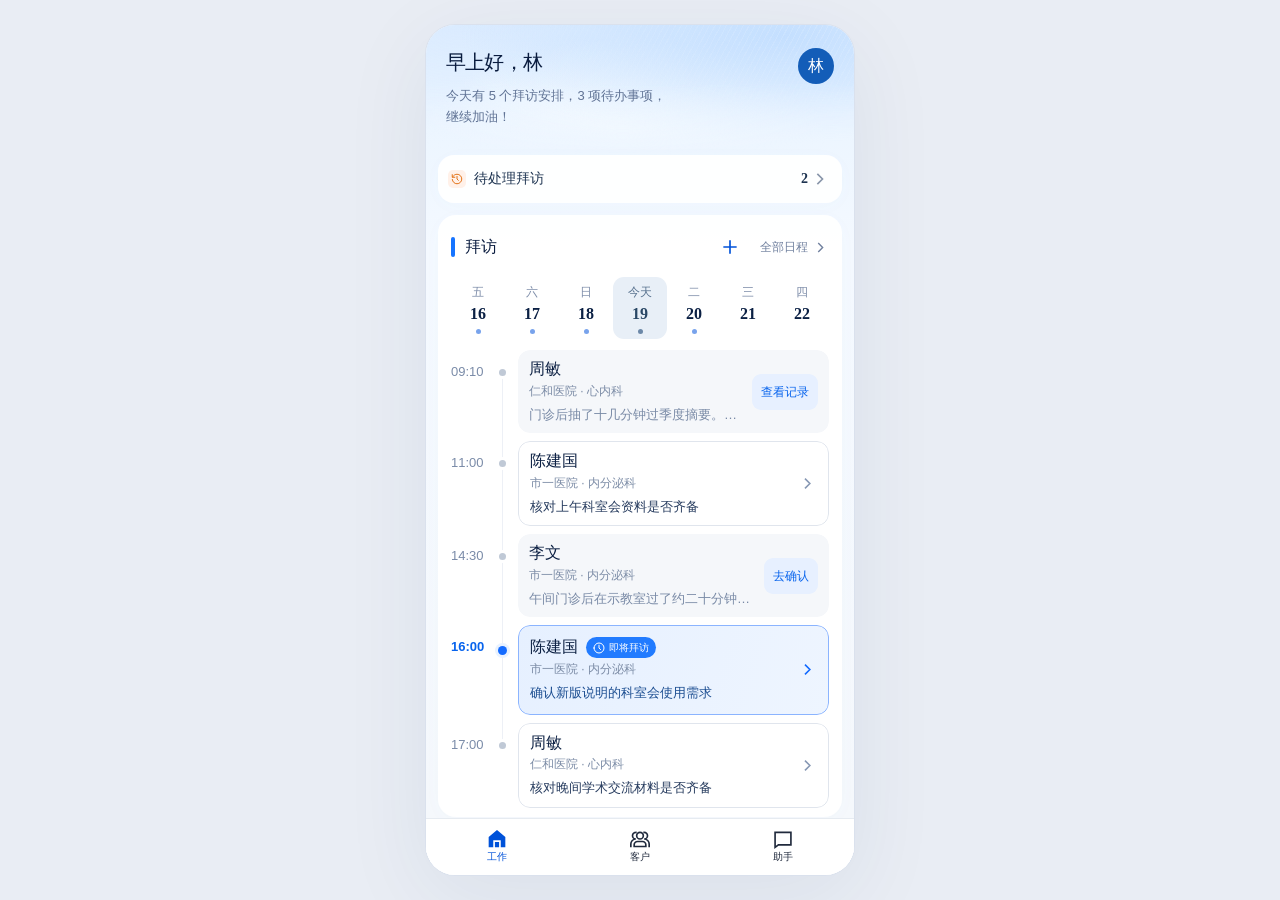
==== commit 22618b5d: "Refresh visit records, customer list spacing, and home card press state." ====
--- a/visit-crm-agent-v6.html
+++ b/visit-crm-agent-v6.html
@@ -5,10 +5,10 @@
     <meta name="viewport" content="width=device-width, initial-scale=1, viewport-fit=cover" />
     <meta name="theme-color" content="#f5f7fa" />
     <title>拜访工作台</title>
-    <script type="module" crossorigin src="./assets/prototype-V3DnP9jH.js"></script>
+    <script type="module" crossorigin src="./assets/prototype-3vAVOwlQ.js"></script>
     <link rel="modulepreload" crossorigin href="./assets/preload-helper-B5U0W3t5.js">
     <link rel="modulepreload" crossorigin href="./assets/react-runtime-PPb6scBU.js">
-    <link rel="stylesheet" crossorigin href="./assets/prototype-CouamhU2.css">
+    <link rel="stylesheet" crossorigin href="./assets/prototype-V-pPBoEb.css">
   </head>
   <body>
     <div id="root"></div>
--- a/assets/prototype-V-pPBoEb.css
+++ b/assets/prototype-V-pPBoEb.css
@@ -0,0 +1 @@
+.t-safe-area-top{padding-top:constant(safe-area-inset-top);padding-top:env(safe-area-inset-top)}.t-safe-area-bottom{padding-bottom:constant(safe-area-inset-bottom);padding-bottom:env(safe-area-inset-bottom)}:root,:root[theme-mode=light]{--td-brand-color-1: #f2f3ff;--td-brand-color-2: #d9e1ff;--td-brand-color-3: #b5c7ff;--td-brand-color-4: #8eabff;--td-brand-color-5: #618dff;--td-brand-color-6: #366ef4;--td-brand-color-7: #0052d9;--td-brand-color-8: #003cab;--td-brand-color-9: #002a7c;--td-brand-color-10: #001a57;--td-warning-color-1: #fff1e9;--td-warning-color-2: #ffd9c2;--td-warning-color-3: #ffb98c;--td-warning-color-4: #fa9550;--td-warning-color-5: #e37318;--td-warning-color-6: #be5a00;--td-warning-color-7: #954500;--td-warning-color-8: #713300;--td-warning-color-9: #532300;--td-warning-color-10: #3b1700;--td-error-color-1: #fff0ed;--td-error-color-2: #ffd8d2;--td-error-color-3: #ffb9b0;--td-error-color-4: #ff9285;--td-error-color-5: #f6685d;--td-error-color-6: #d54941;--td-error-color-7: #ad352f;--td-error-color-8: #881f1c;--td-error-color-9: #68070a;--td-error-color-10: #490002;--td-success-color-1: #e3f9e9;--td-success-color-2: #c6f3d7;--td-success-color-3: #92dab2;--td-success-color-4: #56c08d;--td-success-color-5: #2ba471;--td-success-color-6: #008858;--td-success-color-7: #006c45;--td-success-color-8: #005334;--td-success-color-9: #003b23;--td-success-color-10: #002515;--td-gray-color-1: #f3f3f3;--td-gray-color-2: #eee;--td-gray-color-3: #e8e8e8;--td-gray-color-4: #ddd;--td-gray-color-5: #c6c6c6;--td-gray-color-6: #a6a6a6;--td-gray-color-7: #8b8b8b;--td-gray-color-8: #777;--td-gray-color-9: #5e5e5e;--td-gray-color-10: #4b4b4b;--td-gray-color-11: #393939;--td-gray-color-12: #2c2c2c;--td-gray-color-13: #242424;--td-gray-color-14: #181818;--td-font-white-1: #ffffff;--td-font-white-2: rgba(255, 255, 255, .55);--td-font-white-3: rgba(255, 255, 255, .35);--td-font-white-4: rgba(255, 255, 255, .22);--td-font-gray-1: rgba(0, 0, 0, .9);--td-font-gray-2: rgba(0, 0, 0, .6);--td-font-gray-3: rgba(0, 0, 0, .4);--td-font-gray-4: rgba(0, 0, 0, .26);--td-brand-color: var(--td-brand-color-7);--td-warning-color: var(--td-warning-color-5);--td-error-color: var(--td-error-color-6);--td-success-color: var(--td-success-color-5);--td-brand-color-focus: var(--td-brand-color-1);--td-brand-color-active: var(--td-brand-color-8);--td-brand-color-disabled: var(--td-brand-color-3);--td-brand-color-light: var(--td-brand-color-1);--td-brand-color-light-active: var(--td-brand-color-2);--td-warning-color-active: var(--td-warning-color-6);--td-warning-color-disabled: var(--td-warning-color-3);--td-warning-color-focus: var(--td-warning-color-2);--td-warning-color-light: var(--td-warning-color-1);--td-warning-color-light-active: var(--td-warning-color-2);--td-error-color-focus: var(--td-error-color-2);--td-error-color-active: var(--td-error-color-7);--td-error-color-disabled: var(--td-error-color-3);--td-error-color-light: var(--td-error-color-1);--td-error-color-light-active: var(--td-error-color-2);--td-success-color-focus: var(--td-success-color-2);--td-success-color-active: var(--td-success-color-6);--td-success-color-disabled: var(--td-success-color-3);--td-success-color-light: var(--td-success-color-1);--td-success-color-light-active: var(--td-success-color-2);--td-mask-active: rgba(0, 0, 0, .6);--td-mask-disabled: rgba(255, 255, 255, .6);--td-mask-background: rgba(255, 255, 255, .96);--td-mask-gradient: rgba(255, 255, 255, 0);--td-bg-color-page: var(--td-gray-color-1);--td-bg-color-container: var(--td-font-white-1);--td-bg-color-container-active: var(--td-gray-color-3);--td-bg-color-secondarycontainer: var(--td-gray-color-1);--td-bg-color-secondarycontainer-active: var(--td-gray-color-4);--td-bg-color-component: var(--td-gray-color-3);--td-bg-color-component-active: var(--td-gray-color-6);--td-bg-color-component-disabled: var(--td-gray-color-2);--td-bg-color-secondarycomponent: var(--td-gray-color-4);--td-bg-color-secondarycomponent-active: var(--td-gray-color-6);--td-bg-color-specialcomponent: #fff;--td-text-color-primary: var(--td-font-gray-1);--td-text-color-secondary: var(--td-font-gray-2);--td-text-color-placeholder: var(--td-font-gray-3);--td-text-color-disabled: var(--td-font-gray-4);--td-text-color-anti: var(--td-font-white-1);--td-text-color-brand: var(--td-brand-color);--td-text-color-link: var(--td-brand-color);--td-text-color-watermark: rgba(0, 0, 0, .1);--td-border-level-1-color: var(--td-gray-color-3);--td-component-stroke: var(--td-gray-color-3);--td-border-level-2-color: var(--td-gray-color-4);--td-component-border: var(--td-gray-color-4);--td-shadow-1: 0 1px 10px rgba(0, 0, 0, .05), 0 4px 5px rgba(0, 0, 0, .08), 0 2px 4px -1px rgba(0, 0, 0, .12);--td-shadow-2: 0 3px 14px 2px rgba(0, 0, 0, .05), 0 8px 10px 1px rgba(0, 0, 0, .06), 0 5px 5px -3px rgba(0, 0, 0, .1);--td-shadow-3: 0 6px 30px 5px rgba(0, 0, 0, .05), 0 16px 24px 2px rgba(0, 0, 0, .04), 0 8px 10px -5px rgba(0, 0, 0, .08);--td-shadow-4: 0 2px 8px 0 rgba(0, 0, 0, .06);--td-shadow-inset-top: inset 0 .5px 0 #dcdcdc;--td-shadow-inset-right: inset .5px 0 0 #dcdcdc;--td-shadow-inset-bottom: inset 0 -.5px 0 #dcdcdc;--td-shadow-inset-left: inset -.5px 0 0 #dcdcdc;--td-table-shadow-color: rgba(0, 0, 0, .08);--td-scrollbar-color: rgba(0, 0, 0, .1);--td-scrollbar-hover-color: rgba(0, 0, 0, .3);--td-scroll-track-color: #fff}:root.dark,:root[theme-mode=dark]{--td-brand-color-1: #1b2f51;--td-brand-color-2: #173463;--td-brand-color-3: #143975;--td-brand-color-4: #103d88;--td-brand-color-5: #0d429a;--td-brand-color-6: #054bbe;--td-brand-color-7: #2667d4;--td-brand-color-8: #4582e6;--td-brand-color-9: #699ef5;--td-brand-color-10: #96bbf8;--td-warning-color-1: #4f2a1d;--td-warning-color-2: #582f21;--td-warning-color-3: #733c23;--td-warning-color-4: #a75d2b;--td-warning-color-5: #cf6e2d;--td-warning-color-6: #dc7633;--td-warning-color-7: #e8935c;--td-warning-color-8: #ecbf91;--td-warning-color-9: #eed7bf;--td-warning-color-10: #f3e9dc;--td-error-color-1: #472324;--td-error-color-2: #5e2a2d;--td-error-color-3: #703439;--td-error-color-4: #83383e;--td-error-color-5: #a03f46;--td-error-color-6: #c64751;--td-error-color-7: #de6670;--td-error-color-8: #ec888e;--td-error-color-9: #edb1b6;--td-error-color-10: #eeced0;--td-success-color-1: #193a2a;--td-success-color-2: #1a4230;--td-success-color-3: #17533d;--td-success-color-4: #0d7a55;--td-success-color-5: #059465;--td-success-color-6: #43af8a;--td-success-color-7: #46bf96;--td-success-color-8: #80d2b6;--td-success-color-9: #b4e1d3;--td-success-color-10: #deede8;--td-gray-color-1: #f3f3f3;--td-gray-color-2: #eee;--td-gray-color-3: #e8e8e8;--td-gray-color-4: #ddd;--td-gray-color-5: #c6c6c6;--td-gray-color-6: #a6a6a6;--td-gray-color-7: #8b8b8b;--td-gray-color-8: #777;--td-gray-color-9: #5e5e5e;--td-gray-color-10: #4b4b4b;--td-gray-color-11: #393939;--td-gray-color-12: #2c2c2c;--td-gray-color-13: #242424;--td-gray-color-14: #181818;--td-font-white-1: rgba(255, 255, 255, .9);--td-font-white-2: rgba(255, 255, 255, .55);--td-font-white-3: rgba(255, 255, 255, .35);--td-font-white-4: rgba(255, 255, 255, .22);--td-font-gray-1: rgba(0, 0, 0, .9);--td-font-gray-2: rgba(0, 0, 0, .6);--td-font-gray-3: rgba(0, 0, 0, .4);--td-font-gray-4: rgba(0, 0, 0, .26);--td-brand-color: var(--td-brand-color-8);--td-warning-color: var(--td-warning-color-5);--td-error-color: var(--td-error-color-6);--td-success-color: var(--td-success-color-5);--td-brand-color-focus: var(--td-brand-color-1);--td-brand-color-active: var(--td-brand-color-9);--td-brand-color-disabled: var(--td-brand-color-3);--td-brand-color-light: var(--td-brand-color-1);--td-brand-color-light-active: var(--td-brand-color-2);--td-warning-color-focus: var(--td-warning-color-2);--td-warning-color-active: var(--td-warning-color-4);--td-warning-color-disabled: var(--td-warning-color-3);--td-warning-color-light: var(--td-warning-color-1);--td-warning-color-light-active: var(--td-warning-color-2);--td-error-color-focus: var(--td-error-color-2);--td-error-color-active: var(--td-error-color-5);--td-error-color-disabled: var(--td-error-color-3);--td-error-color-light: var(--td-error-color-1);--td-error-color-light-active: var(--td-error-color-2);--td-success-color-focus: var(--td-success-color-2);--td-success-color-active: var(--td-success-color-4);--td-success-color-disabled: var(--td-success-color-3);--td-success-color-light: var(--td-success-color-1);--td-success-color-light-active: var(--td-success-color-2);--td-mask-active: rgba(0, 0, 0, .4);--td-mask-disabled: rgba(0, 0, 0, .6);--td-mask-background: rgba(36, 36, 36, .96);--td-mask-gradient: rgba(36, 36, 36, 0);--td-bg-color-page: var(--td-gray-color-14);--td-bg-color-container: var(--td-gray-color-13);--td-bg-color-secondarycontainer: var(--td-gray-color-12);--td-bg-color-component: var(--td-gray-color-11);--td-bg-color-container-active: var(--td-gray-color-12);--td-bg-color-secondarycontainer-active: var(--td-gray-color-11);--td-bg-color-component-active: var(--td-gray-color-10);--td-bg-color-component-disabled: var(--td-gray-color-12);--td-bg-color-specialcomponent: transparent;--td-text-color-primary: var(--td-font-white-1);--td-text-color-secondary: var(--td-font-white-2);--td-text-color-placeholder: var(--td-font-white-3);--td-text-color-disabled: var(--td-font-white-4);--td-text-color-anti: var(--td-font-white-1);--td-text-color-brand: var(--td-brand-color-8);--td-text-color-link: var(--td-brand-color-8);--td-text-color-watermark: rgba(255, 255, 255, .1);--td-border-level-1-color: var(--td-gray-color-11);--td-component-stroke: var(--td-gray-color-11);--td-border-level-2-color: var(--td-gray-color-9);--td-component-border: var(--td-gray-color-9);--td-shadow-1: 0 4px 6px rgba(0, 0, 0, .06), 0 1px 10px rgba(0, 0, 0, .08), 0 2px 4px rgba(0, 0, 0, .12);--td-shadow-2: 0 8px 10px rgba(0, 0, 0, .12), 0 3px 14px rgba(0, 0, 0, .1), 0 5px 5px rgba(0, 0, 0, .16);--td-shadow-3: 0 16px 24px rgba(0, 0, 0, .14), 0 6px 30px rgba(0, 0, 0, .12), 0 8px 10px rgba(0, 0, 0, .2);--td-shadow-inset-top: inset 0 .5px 0 #5e5e5e;--td-shadow-inset-right: inset .5px 0 0 #5e5e5e;--td-shadow-inset-bottom: inset 0 -.5px 0 #5e5e5e;--td-shadow-inset-left: inset -.5px 0 0 #5e5e5e;--td-table-shadow-color: rgba(0, 0, 0, .55);--td-scrollbar-color: rgba(255, 255, 255, .1);--td-scroll-track-color: #333}:root{--td-radius-small: 3px;--td-radius-default: 6px;--td-radius-large: 9px;--td-radius-extraLarge: 12px;--td-radius-round: 999px;--td-radius-circle: 50%}:root{--td-font-family: PingFang SC, Microsoft YaHei, Arial Regular;--td-font-family-medium: PingFang SC, Microsoft YaHei, Arial Medium;--td-font-size-link-small: 12px;--td-font-size-link-medium: 14px;--td-font-size-link-large: 16px;--td-font-size-mark-extraSmall: 10px;--td-font-size-mark-small: 12px;--td-font-size-mark-medium: 14px;--td-font-size-mark-large: 16px;--td-font-size-body-extraSmall: 10px;--td-font-size-body-small: 12px;--td-font-size-body-medium: 14px;--td-font-size-body-large: 16px;--td-font-size-title-small: 14px;--td-font-size-title-medium: 16px;--td-font-size-title-large: 18px;--td-font-size-title-extraLarge: 20px;--td-font-size-headline-small: 24px;--td-font-size-headline-medium: 28px;--td-font-size-headline-large: 36px;--td-font-size-display-medium: 48px;--td-font-size-display-large: 64px;--td-line-height-link-small: 20px;--td-line-height-link-medium: 22px;--td-line-height-link-large: 24px;--td-line-height-mark-extraSmall: 16px;--td-line-height-mark-small: 20px;--td-line-height-mark-medium: 22px;--td-line-height-mark-large: 24px;--td-line-height-body-extraSmall: 16px;--td-line-height-body-small: 20px;--td-line-height-body-medium: 22px;--td-line-height-body-large: 24px;--td-line-height-title-small: 22px;--td-line-height-title-medium: 24px;--td-line-height-title-large: 26px;--td-line-height-title-extraLarge: 28px;--td-line-height-headline-small: 32px;--td-line-height-headline-medium: 36px;--td-line-height-headline-large: 44px;--td-line-height-display-medium: 56px;--td-line-height-display-large: 72px;--td-font-link-small: var(--td-font-size-link-small) / var(--td-line-height-link-small) var(--td-font-family);--td-font-link-medium: var(--td-font-size-link-medium) / var(--td-line-height-link-medium) var(--td-font-family);--td-font-link-large: var(--td-font-size-link-large) / var(--td-line-height-link-large) var(--td-font-family);--td-font-mark-extraSmall: 600 var(--td-font-size-mark-extraSmall) / var(--td-line-height-mark-extraSmall) var(--td-font-family);--td-font-mark-small: 600 var(--td-font-size-mark-small) / var(--td-line-height-mark-small) var(--td-font-family);--td-font-mark-medium: 600 var(--td-font-size-mark-medium) / var(--td-line-height-mark-medium) var(--td-font-family);--td-font-mark-large: 600 var(--td-font-size-mark-large) / var(--td-line-height-mark-large) var(--td-font-family);--td-font-body-extraSmall: var(--td-font-size-body-extraSmall) / var(--td-line-height-body-extraSmall) var(--td-font-family);--td-font-body-small: var(--td-font-size-body-small) / var(--td-line-height-body-small) var(--td-font-family);--td-font-body-medium: var(--td-font-size-body-medium) / var(--td-line-height-body-medium) var(--td-font-family);--td-font-body-large: var(--td-font-size-body-large) / var(--td-line-height-body-large) var(--td-font-family);--td-font-title-small: 600 var(--td-font-size-title-small) / var(--td-line-height-title-small) var(--td-font-family);--td-font-title-medium: 600 var(--td-font-size-title-medium) / var(--td-line-height-title-medium) var(--td-font-family);--td-font-title-large: 600 var(--td-font-size-title-large) / var(--td-line-height-title-large) var(--td-font-family);--td-font-title-extraLarge: 600 var(--td-font-size-title-extraLarge) / var(--td-line-height-title-extraLarge) var(--td-font-family);--td-font-headline-small: 600 var(--td-font-size-headline-small) / var(--td-line-height-headline-small) var(--td-font-family);--td-font-headline-medium: 600 var(--td-font-size-headline-medium) / var(--td-line-height-headline-medium) var(--td-font-family);--td-font-headline-large: 600 var(--td-font-size-headline-large) / var(--td-line-height-headline-large) var(--td-font-family);--td-font-display-medium: 600 var(--td-font-size-display-medium) / var(--td-line-height-display-medium) var(--td-font-family);--td-font-display-large: 600 var(--td-font-size-display-large) / var(--td-line-height-display-large) var(--td-font-family);--td-font-size: 10px;--td-font-size-xs: var(--td-font-size-body-extraSmall);--td-font-size-s: var(--td-font-size-body-small);--td-font-size-base: var(--td-font-size-title-small);--td-font-size-m: var(--td-font-size-title-medium);--td-font-size-l: var(--td-font-size-title-large);--td-font-size-xl: var(--td-font-size-title-extraLarge);--td-font-size-xxl: var(--td-font-size-headline-large)}:root{--td-spacer: 8px;--td-spacer-1: 12px;--td-spacer-2: 16px;--td-spacer-3: 24px;--td-spacer-4: 32px;--td-spacer-5: 48px;--td-spacer-6: 80px}:root,:root[theme-mode=light]{--td-switch-dot-disabled-color: var(--td-font-white-1);--td-switch-loading-color: var(--td-brand-color)}:root.dark,:root[theme-mode=dark]{--td-button-primary-disabled-color: var(--td-font-white-4);--td-skeleton-animation-gradient: rgba(255, 255, 255, .06);--td-slider-dot-bg-color: var(--td-gray-color-4);--td-slider-dot-disabled-bg-color: var(--td-gray-color-11);--td-slider-dot-disabled-border-color: var(--td-gray-color-12);--td-switch-dot-disabled-color: var(--td-font-white-2);--td-switch-loading-color: var(--td-font-white-1)}.t-loading{display:-webkit-box;display:-ms-flexbox;display:flex;-webkit-box-align:center;-ms-flex-align:center;align-items:center;position:relative;color:var(--td-loading-color, var(--td-brand-color, var(--td-brand-color-7, #0052d9)))}.t-loading--inherit-color{color:inherit}.t-loading--vertical{-webkit-box-orient:vertical;-webkit-box-direction:normal;-ms-flex-direction:column;flex-direction:column}.t-loading--vertical .t-loading__text{margin-left:0;margin-top:6px}.t-loading__bar{pointer-events:none}.t-loading__text{color:var(--td-loading-text-color, var(--td-text-color-primary, var(--td-font-gray-1, rgba(0, 0, 0, .9))));font:var(--td-loading-text-font, var(--td-font-body-small));margin-left:6px}.t-loading__text--only{margin-left:0}.t-loading__gradient{display:-webkit-box;display:-ms-flexbox;display:flex;-webkit-box-pack:center;-ms-flex-pack:center;justify-content:center;-webkit-box-align:center;-ms-flex-align:center;align-items:center;vertical-align:middle}.t-loading__gradient-conic{width:100%;height:100%;background:conic-gradient(from 90deg at 50% 50%,#fff 0deg,currentColor 360deg);border-radius:50%;mask:radial-gradient(transparent calc(50% - .5px),#fff 50%);-webkit-mask:radial-gradient(transparent calc(50% - .5px),#fff 50%)}.t-loading__spinner{position:relative;display:inline-block;width:20px;max-width:100%;height:20px;max-height:100%;vertical-align:middle;-webkit-animation:t-rotate .8s linear infinite;animation:t-rotate .8s linear infinite;-webkit-animation-timing-function:steps(12);animation-timing-function:steps(12)}.t-loading__spinner--line{position:absolute;top:0;left:0;width:100%;height:100%}.t-loading__spinner--line:before{display:block;width:2px;height:25%;margin:0 auto;background-color:var(--td-loading-line-bg-color, var(--td-text-color-primary, var(--td-font-gray-1, rgba(0, 0, 0, .9))));border-radius:40%;content:" "}.t-loading__dot{width:20%;height:20%;border-radius:50%;background-color:currentColor;-webkit-animation-duration:1.8s;animation-duration:1.8s;-webkit-animation-name:dotting;animation-name:dotting;-webkit-animation-timing-function:linear;animation-timing-function:linear;-webkit-animation-iteration-count:infinite;animation-iteration-count:infinite;-webkit-animation-fill-mode:both;animation-fill-mode:both}.t-loading__dot--paused{-webkit-animation-play-state:paused;animation-play-state:paused}.t-loading__dots{display:-webkit-box;display:-ms-flexbox;display:flex;-webkit-box-pack:justify;-ms-flex-pack:justify;justify-content:space-between;-webkit-box-align:center;-ms-flex-align:center;align-items:center;-webkit-animation:none;animation:none}.t-loading__parent,.t-loading__parent--relative{position:relative}.t-loading--lock{overflow:hidden}.t-loading--full{z-index:var(--td-loading-z-index, 3500);position:absolute;inset:0;display:-webkit-box;display:-ms-flexbox;display:flex;-webkit-box-align:center;-ms-flex-align:center;align-items:center;vertical-align:middle;-webkit-box-pack:center;-ms-flex-pack:center;justify-content:center;background-color:var(--td-loading-full-bg-color, rgba(255, 255, 255, .6))}.t-loading--fullscreen{position:fixed;display:-webkit-box;display:-ms-flexbox;display:flex;-webkit-box-align:center;-ms-flex-align:center;align-items:center;vertical-align:middle;-webkit-box-pack:center;-ms-flex-pack:center;justify-content:center;top:0;left:0;width:100%;height:100%;z-index:var(--td-loading-z-index, 3500);background-color:var(--td-loading-full-bg-color, rgba(255, 255, 255, .6))}.t-loading--center{display:-webkit-inline-box;display:-ms-inline-flexbox;display:inline-flex;-webkit-box-align:center;-ms-flex-align:center;align-items:center;vertical-align:middle;-webkit-box-pack:center;-ms-flex-pack:center;justify-content:center}.t-loading__spinner--line-1{-webkit-transform:rotate(30deg);transform:rotate(30deg);opacity:1}.t-loading__spinner--line-2{-webkit-transform:rotate(60deg);transform:rotate(60deg);opacity:.9375}.t-loading__spinner--line-3{-webkit-transform:rotate(90deg);transform:rotate(90deg);opacity:.875}.t-loading__spinner--line-4{-webkit-transform:rotate(120deg);transform:rotate(120deg);opacity:.8125}.t-loading__spinner--line-5{-webkit-transform:rotate(150deg);transform:rotate(150deg);opacity:.75}.t-loading__spinner--line-6{-webkit-transform:rotate(180deg);transform:rotate(180deg);opacity:.6875}.t-loading__spinner--line-7{-webkit-transform:rotate(210deg);transform:rotate(210deg);opacity:.625}.t-loading__spinner--line-8{-webkit-transform:rotate(240deg);transform:rotate(240deg);opacity:.5625}.t-loading__spinner--line-9{-webkit-transform:rotate(270deg);transform:rotate(270deg);opacity:.5}.t-loading__spinner--line-10{-webkit-transform:rotate(300deg);transform:rotate(300deg);opacity:.4375}.t-loading__spinner--line-11{-webkit-transform:rotate(330deg);transform:rotate(330deg);opacity:.375}.t-loading__spinner--line-12{-webkit-transform:rotate(360deg);transform:rotate(360deg);opacity:.3125}@-webkit-keyframes t-rotate{0%{-webkit-transform:rotate(0deg);transform:rotate(0)}to{-webkit-transform:rotate(360deg);transform:rotate(360deg)}}@keyframes t-rotate{0%{-webkit-transform:rotate(0deg);transform:rotate(0)}to{-webkit-transform:rotate(360deg);transform:rotate(360deg)}}@-webkit-keyframes dotting{0%{opacity:.15}1%{opacity:.8}33%{opacity:.8}34%{opacity:.15}to{opacity:.15}}@keyframes dotting{0%{opacity:.15}1%{opacity:.8}33%{opacity:.8}34%{opacity:.15}to{opacity:.15}}.t-button--size-extra-small{font:var(--td-button-extra-small-font, var(--td-font-mark-medium));padding-left:var(--td-button-extra-small-padding-horizontal, 8px);padding-right:var(--td-button-extra-small-padding-horizontal, 8px);height:var(--td-button-extra-small-height, 28px)}.t-button--size-extra-small .t-icon{font-size:var(--td-button-extra-small-icon-size, 18px)}.t-button--size-small{font:var(--td-button-small-font, var(--td-font-mark-medium));padding-left:var(--td-button-small-padding-horizontal, 12px);padding-right:var(--td-button-small-padding-horizontal, 12px);height:var(--td-button-small-height, 32px)}.t-button--size-small .t-icon{font-size:var(--td-button-small-icon-size, 18px)}.t-button--size-medium{font:var(--td-button-medium-font, var(--td-font-mark-large));padding-left:var(--td-button-medium-padding-horizontal, 16px);padding-right:var(--td-button-medium-padding-horizontal, 16px);height:var(--td-button-medium-height, 40px)}.t-button--size-medium .t-icon{font-size:var(--td-button-medium-icon-size, 20px)}.t-button--size-large{font:var(--td-button-large-font, var(--td-font-mark-large));padding-left:var(--td-button-large-padding-horizontal, 20px);padding-right:var(--td-button-large-padding-horizontal, 20px);height:var(--td-button-large-height, 48px)}.t-button--size-large .t-icon{font-size:var(--td-button-large-icon-size, 24px)}.t-button--default{color:var(--td-button-default-color, var(--td-text-color-primary, var(--td-font-gray-1, rgba(0, 0, 0, .9))));background-color:var(--td-button-default-bg-color, var(--td-bg-color-component, var(--td-gray-color-3, #e8e8e8)))}.t-button--default:after{border-width:var(--td-button-border-width, 2px);border-color:var(--td-button-default-border-color, var(--td-bg-color-component, var(--td-gray-color-3, #e8e8e8)))}.t-button--default.t-button--hover{z-index:0}.t-button--default.t-button--hover,.t-button--default.t-button--hover:after{background-color:var(--td-button-default-active-bg-color, var(--td-bg-color-component-active, var(--td-gray-color-6, #a6a6a6)));border-color:var(--td-button-default-active-border-color, var(--td-bg-color-component-active, var(--td-gray-color-6, #a6a6a6)))}.t-button--default.t-button--disabled{color:var(--td-button-default-disabled-color, var(--td-text-color-disabled, var(--td-font-gray-4, rgba(0, 0, 0, .26))));background-color:var(--td-button-default-disabled-bg, var(--td-bg-color-component-disabled, var(--td-gray-color-2, #eeeeee)))}.t-button--default.t-button--disabled:after{border-color:var(--td-button-default-disabled-border-color, var(--td-bg-color-component-disabled, var(--td-gray-color-2, #eeeeee)))}.t-button--primary{color:var(--td-button-primary-color, var(--td-font-white-1, #ffffff));background-color:var(--td-button-primary-bg-color, var(--td-brand-color, var(--td-brand-color-7, #0052d9)))}.t-button--primary:after{border-width:var(--td-button-border-width, 2px);border-color:var(--td-button-primary-border-color, var(--td-brand-color, var(--td-brand-color-7, #0052d9)))}.t-button--primary.t-button--hover{z-index:0}.t-button--primary.t-button--hover,.t-button--primary.t-button--hover:after{background-color:var(--td-button-primary-active-bg-color, var(--td-brand-color-active, var(--td-brand-color-8, #003cab)));border-color:var(--td-button-primary-active-border-color, var(--td-brand-color-active, var(--td-brand-color-8, #003cab)))}.t-button--primary.t-button--disabled{color:var(--td-button-primary-disabled-color, var(--td-font-white-1, #ffffff));background-color:var(--td-button-primary-disabled-bg, var(--td-brand-color-disabled, var(--td-brand-color-3, #b5c7ff)))}.t-button--primary.t-button--disabled:after{border-color:var(--td-button-primary-disabled-border-color, var(--td-brand-color-disabled, var(--td-brand-color-3, #b5c7ff)))}.t-button--light{color:var(--td-button-light-color, var(--td-brand-color, var(--td-brand-color-7, #0052d9)));background-color:var(--td-button-light-bg-color, var(--td-brand-color-light, var(--td-brand-color-1, #f2f3ff)))}.t-button--light:after{border-width:var(--td-button-border-width, 2px);border-color:var(--td-button-light-border-color, var(--td-brand-color-light, var(--td-brand-color-1, #f2f3ff)))}.t-button--light.t-button--hover{z-index:0}.t-button--light.t-button--hover,.t-button--light.t-button--hover:after{background-color:var(--td-button-light-active-bg-color, var(--td-brand-color-light-active, var(--td-brand-color-2, #d9e1ff)));border-color:var(--td-button-light-active-border-color, var(--td-brand-color-light-active, var(--td-brand-color-2, #d9e1ff)))}.t-button--light.t-button--disabled{color:var(--td-button-light-disabled-color, var(--td-brand-color-disabled, var(--td-brand-color-3, #b5c7ff)));background-color:var(--td-button-light-disabled-bg, var(--td-brand-color-light, var(--td-brand-color-1, #f2f3ff)))}.t-button--light.t-button--disabled:after{border-color:var(--td-button-light-disabled-border-color, var(--td-brand-color-light, var(--td-brand-color-1, #f2f3ff)))}.t-button--danger{color:var(--td-button-danger-color, var(--td-font-white-1, #ffffff));background-color:var(--td-button-danger-bg-color, var(--td-error-color, var(--td-error-color-6, #d54941)))}.t-button--danger:after{border-width:var(--td-button-border-width, 2px);border-color:var(--td-button-danger-border-color, var(--td-error-color, var(--td-error-color-6, #d54941)))}.t-button--danger.t-button--hover{z-index:0}.t-button--danger.t-button--hover,.t-button--danger.t-button--hover:after{background-color:var(--td-button-danger-active-bg-color, var(--td-error-color-7, #ad352f));border-color:var(--td-button-danger-active-border-color, var(--td-error-color-7, #ad352f))}.t-button--danger.t-button--disabled{color:var(--td-button-danger-disabled-color, var(--td-font-white-1, #ffffff));background-color:var(--td-button-danger-disabled-bg, var(--td-error-color-3, #ffb9b0))}.t-button--danger.t-button--disabled:after{border-color:var(--td-button-danger-disabled-border-color, var(--td-error-color-3, #ffb9b0))}.t-button{display:-webkit-inline-box;display:-ms-inline-flexbox;display:inline-flex;-webkit-box-align:center;-ms-flex-align:center;align-items:center;-webkit-box-pack:center;-ms-flex-pack:center;justify-content:center;position:relative;white-space:nowrap;text-align:center;border:none;background-image:none;-webkit-transition:all .3s;transition:all .3s;border-radius:var(--td-button-border-radius, var(--td-radius-default, 6px));outline:none;vertical-align:top;text-decoration:none;cursor:pointer;-webkit-tap-highlight-color:transparent;-webkit-user-select:none;-moz-user-select:none;-ms-user-select:none;user-select:none;-ms-touch-action:manipulation;touch-action:manipulation;-webkit-appearance:none}.t-button:after{content:"";display:block;position:absolute;left:0;top:0;width:200%;height:200%;-webkit-transform:scale(.5);transform:scale(.5);-webkit-transform-origin:0 0;transform-origin:0 0;border-radius:calc(var(--td-button-border-radius, var(--td-radius-default, 6px)) * 2);border-style:solid;-webkit-box-sizing:border-box;box-sizing:border-box}.t-button--text{color:var(--td-button-default-color, var(--td-text-color-primary, var(--td-font-gray-1, rgba(0, 0, 0, .9))));background:none}.t-button--text:after{border:0}.t-button--text.t-button--hover,.t-button--text.t-button--hover:after{background-color:var(--td-button-default-text-active-bg-color, var(--td-bg-color-container-active, var(--td-gray-color-3, #e8e8e8)))}.t-button--text.t-button--primary{color:var(--td-button-primary-text-color, var(--td-brand-color, var(--td-brand-color-7, #0052d9)));background:none}.t-button--text.t-button--primary.t-button--hover,.t-button--text.t-button--primary.t-button--hover:after{background-color:var(--td-button-primary-text-active-bg-color, var(--td-bg-color-container-active, var(--td-gray-color-3, #e8e8e8)))}.t-button--text.t-button--primary.t-button--disabled{color:var(--td-button-primary-text-disabled-color, var(--td-brand-color-disabled, var(--td-brand-color-3, #b5c7ff)));background:none}.t-button--text.t-button--danger{color:var(--td-button-danger-text-color, var(--td-error-color, var(--td-error-color-6, #d54941)));background:none}.t-button--text.t-button--danger.t-button--hover,.t-button--text.t-button--danger.t-button--hover:after{background-color:var(--td-button-danger-text-active-bg-color, var(--td-bg-color-container-active, var(--td-gray-color-3, #e8e8e8)))}.t-button--text.t-button--danger.t-button--disabled{color:var(--td-button-danger-text-disabled-color, var(--td-button-danger-disabled-color, var(--td-font-white-1, #ffffff)));background:none}.t-button--text.t-button--light{color:var(--td-button-light-text-color, var(--td-brand-color, var(--td-brand-color-7, #0052d9)));background:none}.t-button--text.t-button--light.t-button--hover,.t-button--text.t-button--light.t-button--hover:after{background-color:var(--td-button-light-text-active-bg-color, var(--td-bg-color-container-active, var(--td-gray-color-3, #e8e8e8)))}.t-button--text.t-button--disabled{color:var(--td-button-default-disabled-color, var(--td-text-color-disabled, var(--td-font-gray-4, rgba(0, 0, 0, .26))))}.t-button--dashed,.t-button--outline{color:var(--td-button-default-outline-color, var(--td-text-color-primary, var(--td-font-gray-1, rgba(0, 0, 0, .9))));background-color:transparent}.t-button--dashed:after,.t-button--outline:after{border-color:var(--td-button-default-outline-border-color, var(--td-component-border, var(--td-gray-color-4, #dddddd)))}.t-button--dashed.t-button--hover,.t-button--outline.t-button--hover,.t-button--dashed.t-button--hover:after,.t-button--outline.t-button--hover:after{background-color:var(--td-button-default-outline-active-bg-color, var(--td-bg-color-container-active, var(--td-gray-color-3, #e8e8e8)));border-color:var(--td-button-default-outline-active-border-color, var(--td-component-border, var(--td-gray-color-4, #dddddd)))}.t-button--dashed.t-button--disabled,.t-button--outline.t-button--disabled{color:var(--td-button-default-outline-disabled-color, var(--td-component-border, var(--td-gray-color-4, #dddddd)))}.t-button--dashed.t-button--disabled:after,.t-button--outline.t-button--disabled:after{border-color:var(--td-button-default-outline-disabled-color, var(--td-component-border, var(--td-gray-color-4, #dddddd)))}.t-button--dashed.t-button--primary,.t-button--outline.t-button--primary{color:var(--td-button-primary-outline-color, var(--td-brand-color, var(--td-brand-color-7, #0052d9)))}.t-button--dashed.t-button--primary:after,.t-button--outline.t-button--primary:after{border-color:var(--td-button-primary-outline-border-color, var(--td-button-primary-outline-color, var(--td-brand-color, var(--td-brand-color-7, #0052d9))))}.t-button--dashed.t-button--primary.t-button--hover,.t-button--outline.t-button--primary.t-button--hover{color:var(--td-button-primary-outline-active-border-color, var(--td-brand-color-active, var(--td-brand-color-8, #003cab)))}.t-button--dashed.t-button--primary.t-button--hover:after,.t-button--outline.t-button--primary.t-button--hover:after{background-color:var(--td-button-primary-outline-active-bg-color, var(--td-bg-color-container-active, var(--td-gray-color-3, #e8e8e8)));border-color:var(--td-button-primary-outline-active-border-color, var(--td-brand-color-active, var(--td-brand-color-8, #003cab)))}.t-button--dashed.t-button--primary.t-button--disabled,.t-button--outline.t-button--primary.t-button--disabled{background-color:transparent;color:var(--td-button-primary-outline-disabled-color, var(--td-brand-color-disabled, var(--td-brand-color-3, #b5c7ff)))}.t-button--dashed.t-button--primary.t-button--disabled:after,.t-button--outline.t-button--primary.t-button--disabled:after{border-color:var(--td-button-primary-outline-disabled-color, var(--td-brand-color-disabled, var(--td-brand-color-3, #b5c7ff)))}.t-button--dashed.t-button--danger,.t-button--outline.t-button--danger{color:var(--td-button-danger-outline-color, var(--td-error-color, var(--td-error-color-6, #d54941)))}.t-button--dashed.t-button--danger:after,.t-button--outline.t-button--danger:after{border-color:var(--td-button-danger-outline-border-color, var(--td-button-danger-outline-color, var(--td-error-color, var(--td-error-color-6, #d54941))))}.t-button--dashed.t-button--danger.t-button--hover,.t-button--outline.t-button--danger.t-button--hover{color:var(--td-button-danger-outline-active-border-color, var(--td-error-color-7, #ad352f))}.t-button--dashed.t-button--danger.t-button--hover:after,.t-button--outline.t-button--danger.t-button--hover:after{background-color:var(--td-button-danger-outline-active-bg-color, var(--td-bg-color-container-active, var(--td-gray-color-3, #e8e8e8)));border-color:var(--td-button-danger-outline-active-border-color, var(--td-error-color-7, #ad352f))}.t-button--dashed.t-button--danger.t-button--disabled,.t-button--outline.t-button--danger.t-button--disabled{background-color:transparent;color:var(--td-button-danger-outline-disabled-color, var(--td-error-color-3, #ffb9b0))}.t-button--dashed.t-button--danger.t-button--disabled:after,.t-button--outline.t-button--danger.t-button--disabled:after{border-color:var(--td-button-danger-outline-disabled-color, var(--td-error-color-3, #ffb9b0))}.t-button--dashed.t-button--light,.t-button--outline.t-button--light{color:var(--td-button-light-outline-color, var(--td-brand-color, var(--td-brand-color-7, #0052d9)));background-color:var(--td-button-light-outline-bg-color, var(--td-brand-color-light, var(--td-brand-color-1, #f2f3ff)))}.t-button--dashed.t-button--light:after,.t-button--outline.t-button--light:after{border-color:var(--td-button-light-outline-border-color, var(--td-button-light-outline-color, var(--td-brand-color, var(--td-brand-color-7, #0052d9))))}.t-button--dashed.t-button--light.t-button--hover,.t-button--outline.t-button--light.t-button--hover{color:var(--td-button-light-outline-active-border-color, var(--td-brand-color-active, var(--td-brand-color-8, #003cab)))}.t-button--dashed.t-button--light.t-button--hover:after,.t-button--outline.t-button--light.t-button--hover:after{background-color:var(--td-button-light-outline-active-bg-color, var(--td-brand-color-light-active, var(--td-brand-color-2, #d9e1ff)));border-color:var(--td-button-light-outline-active-border-color, var(--td-brand-color-active, var(--td-brand-color-8, #003cab)))}.t-button--dashed.t-button--light.t-button--disabled,.t-button--outline.t-button--light.t-button--disabled{background-color:transparent;color:var(--td-button-light-outline-disabled-color, var(--td-brand-color-disabled, var(--td-brand-color-3, #b5c7ff)))}.t-button--dashed.t-button--light.t-button--disabled:after,.t-button--outline.t-button--light.t-button--disabled:after{border-color:var(--td-button-light-outline-disabled-color, var(--td-brand-color-disabled, var(--td-brand-color-3, #b5c7ff)))}.t-button--dashed:after{border-style:dashed}.t-button--ghost{background-color:transparent;color:var(--td-button-ghost-color, #fff)}.t-button--ghost:after{border-color:var(--td-button-ghost-border-color, var(--td-button-ghost-color, #fff))}.t-button--ghost.t-button--default.t-button--hover{color:var(--td-button-ghost-hover-color, var(--td-font-white-2, rgba(255, 255, 255, .55)))}.t-button--ghost.t-button--default.t-button--hover,.t-button--ghost.t-button--default.t-button--hover:after{background-color:transparent;border-color:var(--td-button-ghost-hover-color, var(--td-font-white-2, rgba(255, 255, 255, .55)))}.t-button--ghost.t-button--primary{color:var(--td-button-ghost-primary-color, var(--td-brand-color, var(--td-brand-color-7, #0052d9)))}.t-button--ghost.t-button--primary:after{border-color:var(--td-button-ghost-primary-border-color, var(--td-brand-color, var(--td-brand-color-7, #0052d9)))}.t-button--ghost.t-button--primary.t-button--hover{color:var(--td-button-ghost-primary-hover-color, var(--td-brand-color-active, var(--td-brand-color-8, #003cab)))}.t-button--ghost.t-button--primary.t-button--hover,.t-button--ghost.t-button--primary.t-button--hover:after{background-color:transparent;border-color:var(--td-button-ghost-primary-hover-color, var(--td-brand-color-active, var(--td-brand-color-8, #003cab)))}.t-button--ghost.t-button--primary.t-button--text.t-button--hover,.t-button--ghost.t-button--primary.t-button--text.t-button--hover:after{background-color:var(--td-gray-color-10, #4b4b4b)}.t-button--ghost.t-button--primary.t-button--disabled{background-color:transparent;color:var(--td-button-ghost-disabled-color, var(--td-font-white-4, rgba(255, 255, 255, .22)))}.t-button--ghost.t-button--primary.t-button--disabled:after{border-color:var(--td-button-ghost-disabled-color, var(--td-font-white-4, rgba(255, 255, 255, .22)))}.t-button--ghost.t-button--danger{color:var(--td-button-ghost-danger-color, var(--td-error-color, var(--td-error-color-6, #d54941)))}.t-button--ghost.t-button--danger:after{border-color:var(--td-button-ghost-danger-border-color, var(--td-error-color, var(--td-error-color-6, #d54941)))}.t-button--ghost.t-button--danger.t-button--hover{color:var(--td-button-ghost-danger-hover-color, var(--td-error-color-active, var(--td-error-color-7, #ad352f)))}.t-button--ghost.t-button--danger.t-button--hover,.t-button--ghost.t-button--danger.t-button--hover:after{background-color:transparent;border-color:var(--td-button-ghost-danger-hover-color, var(--td-error-color-active, var(--td-error-color-7, #ad352f)))}.t-button--ghost.t-button--danger.t-button--text.t-button--hover,.t-button--ghost.t-button--danger.t-button--text.t-button--hover:after{background-color:var(--td-gray-color-10, #4b4b4b)}.t-button--ghost.t-button--danger.t-button--disabled{background-color:transparent;color:var(--td-button-ghost-disabled-color, var(--td-font-white-4, rgba(255, 255, 255, .22)))}.t-button--ghost.t-button--danger.t-button--disabled:after{border-color:var(--td-button-ghost-disabled-color, var(--td-font-white-4, rgba(255, 255, 255, .22)))}.t-button--ghost.t-button--default.t-button--text.t-button--hover,.t-button--ghost.t-button--default.t-button--text.t-button--hover:after{background-color:var(--td-gray-color-10, #4b4b4b)}.t-button--ghost.t-button--default.t-button--disabled{background-color:transparent;color:var(--td-button-ghost-disabled-color, var(--td-font-white-4, rgba(255, 255, 255, .22)))}.t-button--ghost.t-button--default.t-button--disabled:after{border-color:var(--td-button-ghost-disabled-color, var(--td-font-white-4, rgba(255, 255, 255, .22)))}.t-loading+.t-button__content:not(:empty),.t-icon+.t-button__content:not(:empty),.t-button__content:not(:empty)+.t-icon{margin-left:4px}.t-button--round.t-button--size-large{border-radius:calc(var(--td-button-large-height, 48px) / 2)}.t-button--round.t-button--size-large:after{border-radius:var(--td-button-large-height, 48px)}.t-button--round.t-button--size-medium{border-radius:calc(var(--td-button-medium-height, 40px) / 2)}.t-button--round.t-button--size-medium:after{border-radius:var(--td-button-medium-height, 40px)}.t-button--round.t-button--size-small{border-radius:calc(var(--td-button-small-height, 32px) / 2)}.t-button--round.t-button--size-small:after{border-radius:var(--td-button-small-height, 32px)}.t-button--round.t-button--size-extra-small{border-radius:calc(var(--td-button-extra-small-height, 28px) / 2)}.t-button--round.t-button--size-extra-small:after{border-radius:var(--td-button-extra-small-height, 28px)}.t-button--square{padding:0}.t-button--square.t-button--size-large{width:var(--td-button-large-height, 48px)}.t-button--square.t-button--size-medium{width:var(--td-button-medium-height, 40px)}.t-button--square.t-button--size-small{width:var(--td-button-small-height, 32px)}.t-button--square.t-button--size-extra-small{width:var(--td-button-extra-small-height, 28px)}.t-button--circle{padding:0;border-radius:50%}.t-button--circle.t-button--size-large{width:var(--td-button-large-height, 48px)}.t-button--circle.t-button--size-large:after{border-radius:50%}.t-button--circle.t-button--size-medium{width:var(--td-button-medium-height, 40px)}.t-button--circle.t-button--size-medium:after{border-radius:50%}.t-button--circle.t-button--size-small{width:var(--td-button-small-height, 32px)}.t-button--circle.t-button--size-small:after{border-radius:50%}.t-button--circle.t-button--size-extra-small{width:var(--td-button-extra-small-height, 28px)}.t-button--circle.t-button--size-extra-small:after{border-radius:50%}.t-button--block{display:-webkit-box;display:-ms-flexbox;display:flex;width:100%}.t-button--disabled{cursor:not-allowed}.t-button__loading--wrapper{display:-webkit-box;display:-ms-flexbox;display:flex;-webkit-box-align:center;-ms-flex-align:center;align-items:center;-webkit-box-pack:center;-ms-flex-pack:center;justify-content:center}.t-button__loading--indicator{color:var(--td-font-white-1, #ffffff)}.t-button.t-button--hover:after{z-index:-1}.t-divider{display:-webkit-box;display:-ms-flexbox;display:flex;color:var(--td-divider-color, var(--td-bg-color-component, var(--td-gray-color-3, #e8e8e8)));border-color:var(--td-divider-color, var(--td-bg-color-component, var(--td-gray-color-3, #e8e8e8)));border-style:var(--td-divider-content-line-style, solid);border-width:0}.t-divider:before,.t-divider:after{content:"";display:block;-webkit-box-flex:1;-ms-flex:1;flex:1;-webkit-box-sizing:border-box;box-sizing:border-box;border:inherit;border-color:inherit;border-style:inherit}.t-divider--horizontal{-webkit-box-align:center;-ms-flex-align:center;align-items:center;margin:var(--td-divider-horizontal-margin, 10px) 0}.t-divider--horizontal:before,.t-divider--horizontal:after{border-top-width:var(--td-divider-border-width, 1px);-webkit-transform:scaleY(.5);transform:scaleY(.5);-webkit-transform-origin:center;transform-origin:center}.t-divider--horizontal .t-divider__content:not(:empty){margin:0 var(--td-divider-content-margin, var(--td-spacer-1, 12px))}.t-divider--vertical{-webkit-box-orient:vertical;-webkit-box-direction:normal;-ms-flex-direction:column;flex-direction:column;height:1em;margin:0 var(--td-divider-vertical-margin, var(--td-spacer, 8px))}.t-divider--vertical:before,.t-divider--vertical:after{border-left-width:1px;-webkit-transform:scaleX(.5);transform:scaleX(.5)}.t-divider--vertical-center{-webkit-box-align:center;-ms-flex-align:center;align-items:center;height:100%}.t-divider--dashed{border-style:dashed}.t-divider__content{font:var(--td-divider-content-font, var(--td-font-body-small));color:var(--td-divider-content-color, var(--td-text-color-placeholder, var(--td-font-gray-3, rgba(0, 0, 0, .4))))}.t-divider--left:before,.t-divider--right:after{max-width:30px}.t-fab{position:fixed}.t-fab__button{-webkit-box-shadow:var(--td-fab-shadow, var(--td-shadow-2, 0 3px 14px 2px rgba(0, 0, 0, .05), 0 8px 10px 1px rgba(0, 0, 0, .06), 0 5px 5px -3px rgba(0, 0, 0, .1)));box-shadow:var(--td-fab-shadow, var(--td-shadow-2, 0 3px 14px 2px rgba(0, 0, 0, .05), 0 8px 10px 1px rgba(0, 0, 0, .06), 0 5px 5px -3px rgba(0, 0, 0, .1)))}.t-fab--animation{-webkit-transition:all .3s cubic-bezier(.25,.8,.25,1);transition:all .3s cubic-bezier(.25,.8,.25,1)}.t-row{display:-webkit-box;display:-ms-flexbox;display:flex;-webkit-box-orient:horizontal;-webkit-box-direction:normal;-ms-flex-flow:row;flex-flow:row;-webkit-box-sizing:border-box;box-sizing:border-box;-ms-flex-wrap:wrap;flex-wrap:wrap}.t-col{display:block;-webkit-box-sizing:border-box;box-sizing:border-box;min-height:1px}.t-col--1{width:4.16666667%}.t-col--offset-1{margin-left:4.16666667%}.t-col--2{width:8.33333333%}.t-col--offset-2{margin-left:8.33333333%}.t-col--3{width:12.5%}.t-col--offset-3{margin-left:12.5%}.t-col--4{width:16.66666667%}.t-col--offset-4{margin-left:16.66666667%}.t-col--5{width:20.83333333%}.t-col--offset-5{margin-left:20.83333333%}.t-col--6{width:25%}.t-col--offset-6{margin-left:25%}.t-col--7{width:29.16666667%}.t-col--offset-7{margin-left:29.16666667%}.t-col--8{width:33.33333333%}.t-col--offset-8{margin-left:33.33333333%}.t-col--9{width:37.5%}.t-col--offset-9{margin-left:37.5%}.t-col--10{width:41.66666667%}.t-col--offset-10{margin-left:41.66666667%}.t-col--11{width:45.83333333%}.t-col--offset-11{margin-left:45.83333333%}.t-col--12{width:50%}.t-col--offset-12{margin-left:50%}.t-col--13{width:54.16666667%}.t-col--offset-13{margin-left:54.16666667%}.t-col--14{width:58.33333333%}.t-col--offset-14{margin-left:58.33333333%}.t-col--15{width:62.5%}.t-col--offset-15{margin-left:62.5%}.t-col--16{width:66.66666667%}.t-col--offset-16{margin-left:66.66666667%}.t-col--17{width:70.83333333%}.t-col--offset-17{margin-left:70.83333333%}.t-col--18{width:75%}.t-col--offset-18{margin-left:75%}.t-col--19{width:79.16666667%}.t-col--offset-19{margin-left:79.16666667%}.t-col--20{width:83.33333333%}.t-col--offset-20{margin-left:83.33333333%}.t-col--21{width:87.5%}.t-col--offset-21{margin-left:87.5%}.t-col--22{width:91.66666667%}.t-col--offset-22{margin-left:91.66666667%}.t-col--23{width:95.83333333%}.t-col--offset-23{margin-left:95.83333333%}.t-col--24{width:100%}.t-col--offset-24{margin-left:100%}.t-link--small .t-link__content{font:var(--td-font-body-small)}.t-link--small .t-link__prefix-icon,.t-link--small .t-link__suffix-icon{font-size:14px}.t-link--medium .t-link__content{font:var(--td-font-body-medium)}.t-link--medium .t-link__prefix-icon,.t-link--medium .t-link__suffix-icon{font-size:16px}.t-link--large .t-link__content{font:var(--td-font-body-large)}.t-link--large .t-link__prefix-icon,.t-link--large .t-link__suffix-icon{font-size:18px}.t-link--primary{color:var(--td-link-primary-color, var(--td-brand-color, var(--td-brand-color-7, #0052d9)))}.t-link--primary.t-link--underline:after{border-color:var(--td-link-primary-color, var(--td-brand-color, var(--td-brand-color-7, #0052d9)))}.t-link--primary.t-link--disabled{color:var(--td-link-primary-disabled-color, var(--td-brand-color-disabled, var(--td-brand-color-3, #b5c7ff)))}.t-link--primary:active.t-link--hover{color:var(--td-link-primary-active-color, var(--td-brand-color-active, var(--td-brand-color-8, #003cab)))}.t-link--primary:active.t-link--hover.t-link--underline:after{border-color:var(--td-link-primary-active-color, var(--td-brand-color-active, var(--td-brand-color-8, #003cab)))}.t-link--success{color:var(--td-link-success-color, var(--td-success-color, var(--td-success-color-5, #2ba471)))}.t-link--success.t-link--underline:after{border-color:var(--td-link-success-color, var(--td-success-color, var(--td-success-color-5, #2ba471)))}.t-link--success.t-link--disabled{color:var(--td-link-success-disabled-color, var(--td-success-color-disabled, var(--td-success-color-3, #92dab2)))}.t-link--success:active.t-link--hover{color:var(--td-link-success-active-color, var(--td-success-color-active, var(--td-success-color-6, #008858)))}.t-link--success:active.t-link--hover.t-link--underline:after{border-color:var(--td-link-success-active-color, var(--td-success-color-active, var(--td-success-color-6, #008858)))}.t-link--warning{color:var(--td-link-warning-color, var(--td-warning-color, var(--td-warning-color-5, #e37318)))}.t-link--warning.t-link--underline:after{border-color:var(--td-link-warning-color, var(--td-warning-color, var(--td-warning-color-5, #e37318)))}.t-link--warning.t-link--disabled{color:var(--td-link-warning-disabled-color, var(--td-warning-color-disabled, var(--td-warning-color-3, #ffb98c)))}.t-link--warning:active.t-link--hover{color:var(--td-link-warning-active-color, var(--td-warning-color-active, var(--td-warning-color-6, #be5a00)))}.t-link--warning:active.t-link--hover.t-link--underline:after{border-color:var(--td-link-warning-active-color, var(--td-warning-color-active, var(--td-warning-color-6, #be5a00)))}.t-link--default{color:var(--td-link-default-color, var(--td-text-color-primary, var(--td-font-gray-1, rgba(0, 0, 0, .9))))}.t-link--default.t-link--underline:after{border-color:var(--td-link-default-color, var(--td-text-color-primary, var(--td-font-gray-1, rgba(0, 0, 0, .9))))}.t-link--default.t-link--disabled{color:var(--td-link-default-disabled-color, var(--td-text-color-disabled, var(--td-font-gray-4, rgba(0, 0, 0, .26))))}.t-link--default:active.t-link--hover{color:var(--td-link-default-active-color, var(--td-brand-color-active, var(--td-brand-color-8, #003cab)))}.t-link--default:active.t-link--hover.t-link--underline:after{border-color:var(--td-link-default-active-color, var(--td-brand-color-active, var(--td-brand-color-8, #003cab)))}.t-link--danger{color:var(--td-link-danger-color, var(--td-error-color, var(--td-error-color-6, #d54941)))}.t-link--danger.t-link--underline:after{border-color:var(--td-link-danger-color, var(--td-error-color, var(--td-error-color-6, #d54941)))}.t-link--danger.t-link--disabled{color:var(--td-link-danger-disabled-color, var(--td-error-color-disabled, var(--td-error-color-3, #ffb9b0)))}.t-link--danger:active.t-link--hover{color:var(--td-link-danger-active-color, var(--td-error-color-active, var(--td-error-color-7, #ad352f)))}.t-link--danger:active.t-link--hover.t-link--underline:after{border-color:var(--td-link-danger-active-color, var(--td-error-color-active, var(--td-error-color-7, #ad352f)))}.t-link{position:relative;display:-webkit-box;display:-ms-flexbox;display:flex;-webkit-box-align:center;-ms-flex-align:center;align-items:center;-webkit-box-sizing:content-box;box-sizing:content-box;text-decoration:none}.t-link--underline:after{content:"";position:absolute;left:0;right:0;height:0;bottom:2px;opacity:1;border-bottom:1px solid #cd0be7}.t-link__prefix-icon:not(:empty)+.t-link__content:not(:empty){padding-left:4px;display:inherit}.t-link__content:not(:empty)+.t-link__suffix-icon:not(:empty){padding-left:4px;display:inherit}.t-typography{color:var(--td-text-color-primary, var(--td-font-gray-1, rgba(0, 0, 0, .9)));font:var(--td-font-body-medium);margin:var(--td-spacer-2, 16px) 0}h1.t-typography{font:var(--td-font-headline-large);margin-top:var(--td-spacer-4, 32px);margin-bottom:var(--td-spacer-3, 24px)}h2.t-typography{font:var(--td-font-headline-medium);margin-top:var(--td-spacer-4, 32px);margin-bottom:var(--td-spacer-3, 24px)}h3.t-typography{font:var(--td-font-headline-small);margin-top:var(--td-spacer-4, 32px);margin-bottom:var(--td-spacer-2, 16px)}h4.t-typography{font:var(--td-font-title-large);margin-top:var(--td-spacer-3, 24px);margin-bottom:var(--td-spacer-2, 16px)}h5.t-typography{font:var(--td-font-title-medium);margin-top:var(--td-spacer-3, 24px);margin-bottom:var(--td-spacer-2, 16px)}h6.t-typography{font:var(--td-font-title-small)}.t-typography strong{font-weight:600}.t-typography mark{background-color:#fcdf47}.t-typography code{border-radius:var(--td-radius-default, 6px);border:1px solid var(--td-component-border, var(--td-gray-color-4, #dddddd));margin:0 var(--td-spacer, 8px);background-color:var(--td-bg-color-secondarycontainer, var(--td-gray-color-1, #f3f3f3));padding:0 var(--td-spacer, 8px);-webkit-transition:background-color .2s;transition:background-color .2s;white-space:nowrap;font:var(--td-font-body-small);font-family:Source Code Pro,-apple-system,BlinkMacSystemFont,Segoe UI,Roboto,Hiragino Sans GB,Microsoft YaHei UI,Microsoft YaHei;display:inline-block}.t-typography kbd{border-radius:var(--td-radius-default, 6px);border:1px solid var(--td-component-border, var(--td-gray-color-4, #dddddd));margin:0 calc(var(--td-spacer, 8px) / 2);background-color:var(--td-bg-color-secondarycontainer, var(--td-gray-color-1, #f3f3f3));padding:0 var(--td-spacer, 8px);-webkit-box-shadow:0 1px 0 0 var(--td-component-border, var(--td-gray-color-4, #dddddd));box-shadow:0 1px 0 0 var(--td-component-border, var(--td-gray-color-4, #dddddd));font:var(--td-font-body-small);font-family:Source Code Pro,-apple-system,BlinkMacSystemFont,Segoe UI,Roboto,Hiragino Sans GB,Microsoft YaHei UI,Microsoft YaHei;display:inline-block}.t-typography--disabled{color:var(--td-text-color-disabled, var(--td-font-gray-4, rgba(0, 0, 0, .26)));cursor:not-allowed}.t-typography--success{color:var(--td-success-color, var(--td-success-color-5, #2ba471))}.t-typography--warning{color:var(--td-warning-color, var(--td-warning-color-5, #e37318))}.t-typography--error{color:var(--td-error-color, var(--td-error-color-6, #d54941))}.t-typography--secondary{color:var(--td-text-color-secondary, var(--td-font-gray-2, rgba(0, 0, 0, .6)))}.t-typography__copy:not(:empty){margin:0 4px}.t-typography-ellipsis-symbol,.t-typography .t-icon-copy{color:var(--td-brand-color, var(--td-brand-color-7, #0052d9));cursor:pointer}.t-typography .t-icon-checked{color:var(--td-success-color, var(--td-success-color-5, #2ba471))}.t-back-top{display:-webkit-box;display:-ms-flexbox;display:flex;-webkit-box-orient:vertical;-webkit-box-direction:normal;-ms-flex-direction:column;flex-direction:column;-webkit-box-align:center;-ms-flex-align:center;align-items:center;-webkit-box-pack:center;-ms-flex-pack:center;justify-content:center;background-color:transparent;overflow:hidden;-webkit-box-sizing:border-box;box-sizing:border-box;-webkit-transition:height .2s;transition:height .2s;height:auto}.t-back-top--fixed{position:fixed;right:var(--td-spacer, 8px);bottom:calc(var(--td-spacer-2, 16px) + env(safe-area-inset-bottom))}.t-back-top--round,.t-back-top--round-dark{width:48px;height:48px;border-radius:var(--td-back-top-round-border-radius, var(--td-radius-circle, 50%))}.t-back-top--round:after,.t-back-top--round-dark:after{border-radius:var(--td-back-top-round-border-radius, var(--td-radius-circle, 50%))}.t-back-top--round,.t-back-top--half-round{color:var(--td-back-top-round-color, var(--td-font-gray-1, rgba(0, 0, 0, .9)));background-color:var(--td-back-top-round-bg-color, var(--td-font-white-1, #ffffff))}.t-back-top--round-dark,.t-back-top--half-round-dark{color:var(--td-back-top-round-dark-color, var(--td-font-white-1, #ffffff));background-color:var(--td-back-top-round-dark-bg-color, var(--td-gray-color-14, #181818))}.t-back-top--half-round,.t-back-top--half-round-dark{width:60px;height:40px;border-radius:var(--td-back-top-half-round-border-radius, var(--td-radius-round, 999px)) 0 0 var(--td-back-top-half-round-border-radius, var(--td-radius-round, 999px));-webkit-box-orient:horizontal;-webkit-box-direction:normal;-ms-flex-direction:row;flex-direction:row;right:0}.t-back-top--half-round:after,.t-back-top--half-round-dark:after{border-radius:var(--td-back-top-half-round-border-radius, var(--td-radius-round, 999px)) 0 0 var(--td-back-top-half-round-border-radius, var(--td-radius-round, 999px))}.t-back-top--round:after,.t-back-top--half-round:after{inset:-50%;border:1px solid var(--td-back-top-round-border-color, var(--td-component-border, var(--td-gray-color-4, #dddddd)));-webkit-transform:scale(.5);transform:scale(.5);position:absolute;-webkit-box-sizing:border-box;box-sizing:border-box;content:" ";pointer-events:none}.t-back-top--round-dark:after,.t-back-top--half-round-dark:after{inset:-50%;border:1px solid var(--td-back-top-round-border-color, var(--td-gray-color-9, #5e5e5e));-webkit-transform:scale(.5);transform:scale(.5);position:absolute;-webkit-box-sizing:border-box;box-sizing:border-box;content:" ";pointer-events:none}.t-back-top__text--round,.t-back-top__text--round-dark,.t-back-top__text--half-round,.t-back-top__text--half-round-dark{font-weight:600;font-size:var(--td-font-size, 10px);line-height:12px}.t-back-top__text--half-round,.t-back-top__text--half-round-dark{width:2em}.t-back-top__icon:not(:empty)+.t-back-top__text--half-round,.t-back-top__icon:not(:empty)+.t-back-top__text--half-round-dark{margin-left:2px}.t-back-top__icon{display:-webkit-box;display:-ms-flexbox;display:flex;-webkit-box-pack:center;-ms-flex-pack:center;justify-content:center;-webkit-box-align:center;-ms-flex-align:center;align-items:center;font-size:22px}.t-overlay-fade-enter,.t-overlay-fade-appear{opacity:0;-webkit-animation-fill-mode:both;animation-fill-mode:both;-webkit-animation-timing-function:linear;animation-timing-function:linear;-webkit-animation-play-state:paused;animation-play-state:paused}.t-overlay-fade-exit{-webkit-animation-fill-mode:both;animation-fill-mode:both;-webkit-animation-timing-function:linear;animation-timing-function:linear;-webkit-animation-play-state:paused;animation-play-state:paused}.t-overlay-fade-enter.t-overlay-fade-enter-active,.t-overlay-fade-enter.t-overlay-fade-enter-active.t-overlay-fade-enter-to,.t-overlay-fade-appear.t-overlay-fade-appear-active,.t-overlay-fade-appear.t-overlay-fade-appear-active.t-overlay-fade-appear-to{-webkit-animation-name:tOverlayFadeIn;animation-name:tOverlayFadeIn;-webkit-animation-play-state:running;animation-play-state:running}.t-overlay-fade-exit.t-overlay-fade-exit-active,.t-overlay-fade-leave-active.t-overlay-fade-leave-to{-webkit-animation-name:tOverlayFadeOut;animation-name:tOverlayFadeOut;-webkit-animation-play-state:running;animation-play-state:running}@-webkit-keyframes tOverlayFadeIn{0%{opacity:0}to{opacity:1}}@keyframes tOverlayFadeIn{0%{opacity:0}to{opacity:1}}@-webkit-keyframes tOverlayFadeOut{0%{opacity:1}to{opacity:0}}@keyframes tOverlayFadeOut{0%{opacity:1}to{opacity:0}}.t-overlay{position:fixed;top:0;left:0;width:100%;bottom:0;z-index:var(--td-overlay-zIndex, 1000);background-color:var(--td-overlay-bg-color, var(--td-mask-active, rgba(0, 0, 0, .6)))}.t-overlay-enter-from,.t-overlay-leave-to{opacity:0}.t-overlay-enter-active,.t-overlay-leave-active{-webkit-transition-property:opacity;transition-property:opacity;-webkit-transition-timing-function:ease;transition-timing-function:ease}.t-overlay--lock{overflow:hidden}.slide-top-enter-active{-webkit-animation:t-slide-top-in .3s;animation:t-slide-top-in .3s}.slide-top-leave-active{-webkit-animation:t-slide-top-out .3s;animation:t-slide-top-out .3s}.slide-right-enter-active{-webkit-animation:t-slide-right-in .3s;animation:t-slide-right-in .3s}.slide-right-leave-active{-webkit-animation:t-slide-right-out .3s;animation:t-slide-right-out .3s}.slide-bottom-enter-active{-webkit-animation:t-slide-bottom-in .3s;animation:t-slide-bottom-in .3s}.slide-bottom-leave-active{-webkit-animation:t-slide-bottom-out .3s;animation:t-slide-bottom-out .3s}.slide-left-enter-active{-webkit-animation:t-slide-left-in .3s;animation:t-slide-left-in .3s}.slide-left-leave-active{-webkit-animation:t-slide-left-out .3s;animation:t-slide-left-out .3s}.fade-zoom-enter-active{-webkit-animation:t-fade-zoom-in .35s;animation:t-fade-zoom-in .35s}.fade-zoom-leave-active{-webkit-animation:t-fade-zoom-out .35s;animation:t-fade-zoom-out .35s}.fade-enter-active{-webkit-animation:t-fade-in .3s;animation:t-fade-in .3s}.fade-leave-active{-webkit-animation:t-fade-out .3s;animation:t-fade-out .3s}.t-popup,.t-overlay.t-popup-zIndex{z-index:1500}.t-popup{position:fixed;max-height:100vh;background-color:var(--td-popup-bg-color, var(--td-bg-color-container, var(--td-font-white-1, #ffffff)));-webkit-box-sizing:border-box;box-sizing:border-box;will-change:transform,opacity}.t-popup__content{position:relative;z-index:1}.t-popup__close{position:absolute;top:0;right:0;padding:10px;line-height:1;color:var(--td-popup-close-btn-color, var(--td-text-color-primary, var(--td-font-gray-1, rgba(0, 0, 0, .9))))}.t-popup--top{top:0;left:0;width:100%;border-bottom-left-radius:var(--td-popup-border-radius, var(--td-radius-extraLarge, 12px));border-bottom-right-radius:var(--td-popup-border-radius, var(--td-radius-extraLarge, 12px))}.t-popup--bottom{bottom:0;left:0;width:100vw;border-top-left-radius:var(--td-popup-border-radius, var(--td-radius-extraLarge, 12px));border-top-right-radius:var(--td-popup-border-radius, var(--td-radius-extraLarge, 12px));padding-bottom:constant(safe-area-inset-bottom);padding-bottom:env(safe-area-inset-bottom)}.t-popup--left{top:0;left:0;height:100vh}.t-popup--right{top:0;right:0;height:100vh}.t-popup--center{top:50%;left:50%;-webkit-transform:scale(1) translate3d(-50%,-50%,0);transform:scale(1) translate3d(-50%,-50%,0);border-radius:var(--td-popup-border-radius, var(--td-radius-extraLarge, 12px))}.t-popup.t-dialog-enter.t-popup--center,.t-popup.t-dialog-leave-to.t-popup--center{-webkit-transform:scale(.6) translate3d(-50%,-50%,0);transform:scale(.6) translate3d(-50%,-50%,0);opacity:0}.t-popup--lock,.t-popup-overflow-hidden{overflow:hidden}.t-drawer{background:var(--td-drawer-bg-color, var(--td-bg-color-container, var(--td-font-white-1, #ffffff)));height:100vh;width:var(--td-drawer-width, 280px);display:-webkit-box;display:-ms-flexbox;display:flex;-webkit-box-orient:vertical;-webkit-box-direction:normal;-ms-flex-direction:column;flex-direction:column}.t-drawer--hover{background-color:var(--td-drawer-hover-color, var(--td-bg-color-secondarycontainer, var(--td-gray-color-1, #f3f3f3)))}.t-drawer__title{font:var(--td-drawer-title-font, var(--td-font-title-large));padding:24px 16px 8px;color:var(--td-drawer-title-color, var(--td-text-color-primary, var(--td-font-gray-1, rgba(0, 0, 0, .9))))}.t-drawer__sidebar{overflow-y:scroll;height:var(--td-drawer-sidebar-height, 70vh)}.t-drawer__sidebar-item{display:-webkit-box;display:-ms-flexbox;display:flex;-webkit-box-align:center;-ms-flex-align:center;align-items:center;position:relative;padding:var(--td-drawer-item-padding, 16px) 0 var(--td-drawer-item-padding, 16px) var(--td-drawer-item-padding, 16px);font:var(--td-font-body-large)}.t-drawer__sidebar-item:after{content:"";display:block;position:absolute;top:unset;bottom:0;left:unset;right:unset;background-color:var(--td-drawer-border-color, var(--td-border-color, var(--td-gray-color-3, #e8e8e8)))}.t-drawer__sidebar-item:after{height:1px;left:0;right:0;-webkit-transform:scaleY(.5);transform:scaleY(.5)}.t-drawer__sidebar-item:after{left:var(--td-drawer-item-padding, 16px)}.t-drawer__sidebar-item-title{-webkit-box-flex:1;-ms-flex:1;flex:1;color:var(--td-drawer-title-color, var(--td-text-color-primary, var(--td-font-gray-1, rgba(0, 0, 0, .9))))}.t-drawer__sidebar-item-icon{padding-right:8px;color:var(--td-drawer-title-color, var(--td-drawer-title-color, var(--td-text-color-primary, var(--td-font-gray-1, rgba(0, 0, 0, .9)))));font-size:var(--td-drawer-item-icon-size, 24px)}.t-drawer__footer{-webkit-box-flex:1;-ms-flex:1;flex:1;display:-webkit-box;display:-ms-flexbox;display:flex;-webkit-box-orient:vertical;-webkit-box-direction:normal;-ms-flex-direction:column;flex-direction:column;padding-bottom:var(--td-drawer-footer-padding-bottom, 20px)}.t-indexes{position:relative;height:100vh;overflow-y:scroll}.t-indexes__sidebar{position:fixed;right:var(--td-indexes-sidebar-right, 8px);color:var(--td-indexes-sidebar-color, var(--td-text-color-primary, var(--td-font-gray-1, rgba(0, 0, 0, .9))));font:var(--td-indexes-sidebar-font, var(--td-font-body-small));display:-webkit-box;display:-ms-flexbox;display:flex;-webkit-box-align:center;-ms-flex-align:center;align-items:center;-webkit-box-pack:center;-ms-flex-pack:center;justify-content:center;-webkit-box-orient:vertical;-webkit-box-direction:normal;-ms-flex-flow:column nowrap;flex-flow:column nowrap;top:50%;-webkit-transform:translateY(-50%);transform:translateY(-50%);z-index:1}.t-indexes__sidebar-item{min-width:var(--td-indexes-sidebar-item-size, 20px);height:var(--td-indexes-sidebar-item-size, 20px);padding:0 calc(var(--td-spacer, 8px) / 2);-webkit-box-sizing:border-box;box-sizing:border-box;border-radius:var(--td-indexes-sidebar-item-size, 20px);position:relative;text-align:center}.t-indexes__sidebar-item--active{background-color:var(--td-indexes-sidebar-active-bg-color, var(--td-brand-color, var(--td-brand-color-7, #0052d9)));color:var(--td-indexes-sidebar-active-color, var(--td-text-color-anti, var(--td-font-white-1, #ffffff)))}.t-indexes__sidebar-item+.t-indexes__sidebar-item{margin-top:2px}.t-indexes__sidebar-tips{display:-webkit-box;display:-ms-flexbox;display:flex;-webkit-box-align:center;-ms-flex-align:center;align-items:center;-webkit-box-pack:center;-ms-flex-pack:center;justify-content:center;min-width:var(--td-indexes-sidebar-tips-size, 48px);max-width:99px;padding:0 var(--td-spacer-2, 16px);-webkit-box-sizing:border-box;box-sizing:border-box;white-space:nowrap;overflow:hidden;text-overflow:ellipsis;height:var(--td-indexes-sidebar-tips-size, 48px);font:var(--td-indexes-sidebar-tips-font, var(--td-font-title-extraLarge));color:var(--td-indexes-sidebar-tips-color, var(--td-brand-color, var(--td-brand-color-7, #0052d9)));background-color:var(--td-indexes-sidebar-tips-bg-color, var(--td-brand-color-light, var(--td-brand-color-1, #f2f3ff)));border-radius:var(--td-indexes-sidebar-tips-size, 48px);position:absolute;top:50%;bottom:0;-webkit-transform:translateY(-50%);transform:translateY(-50%);right:var(--td-indexes-sidebar-tips-right, calc(100% + 16px) )}.t-indexes-anchor{color:var(--td-indexes-anchor-color, var(--td-text-color-primary, var(--td-font-gray-1, rgba(0, 0, 0, .9))));font:var(--td-indexes-anchor-font, var(--td-font-body-medium))}.t-indexes-anchor__header{display:none;padding:4px 16px;background-color:var(--td-indexes-anchor-bg-color, var(--td-bg-color-secondarycontainer, var(--td-gray-color-1, #f3f3f3)))}.t-indexes-anchor__header--active{background-color:var(--td-indexes-anchor-active-bg-color, var(--td-bg-color-container, var(--td-font-white-1, #ffffff)));position:relative}.t-indexes-anchor__header--active:after{content:"";display:block;position:absolute;top:unset;bottom:0;left:unset;right:unset;background-color:var(--td-component-border, var(--td-gray-color-4, #dddddd))}.t-indexes-anchor__header--active:after{height:1px;left:0;right:0;-webkit-transform:scaleY(.5);transform:scaleY(.5)}.t-indexes-anchor__slot{overflow:hidden}.t-indexes-anchor__slot:empty+.t-indexes-anchor__header{display:block}.t-indexes-anchor__wrapper{will-change:transform}.t-indexes-anchor__wrapper--sticky{position:fixed;top:0;left:0;width:100%;z-index:1}.t-indexes-anchor__wrapper--active{color:var(--td-indexes-anchor-active-color, var(--td-brand-color, var(--td-brand-color-7, #0052d9)));font-weight:var(--td-indexes-anchor-active-font-weight, 600)}.t-navbar{position:relative}.t-navbar--fixed .t-navbar__content{position:fixed;top:0;left:0;right:0}.t-navbar--visible{display:block}.t-navbar--visible-animation{opacity:1;-webkit-transition:opacity .3s cubic-bezier(.645,.045,.355,1);transition:opacity .3s cubic-bezier(.645,.045,.355,1)}.t-navbar--hide-animation{opacity:0;-webkit-transition:opacity .3s cubic-bezier(.645,.045,.355,1);transition:opacity .3s cubic-bezier(.645,.045,.355,1)}.t-navbar--hide{display:none}.t-navbar__placeholder{height:var(--td-navbar-height, 48px);padding-top:var(--td-navbar-padding-top, 0);position:relative;visibility:hidden}.t-navbar__content{position:relative;height:var(--td-navbar-height, 48px);padding-top:var(--td-navbar-padding-top, 0);color:var(--td-navbar-color, var(--td-text-color-primary, var(--td-font-gray-1, rgba(0, 0, 0, .9))));background-color:var(--td-navbar-bg-color, var(--td-bg-color-container, var(--td-font-white-1, #ffffff)))}.t-navbar__left,.t-navbar__right{position:absolute;bottom:0;height:var(--td-navbar-height, 48px);-webkit-box-sizing:border-box;box-sizing:border-box;display:-webkit-box;display:-ms-flexbox;display:flex;-webkit-box-align:center;-ms-flex-align:center;align-items:center}.t-navbar__left{left:0;margin-left:var(--td-spacer-1, 12px)}.t-navbar__left-arrow{font-size:var(--td-navbar-left-arrow-size, 24px)}.t-navbar__capsule{position:relative;-webkit-box-sizing:border-box;box-sizing:border-box;width:var(--td-navbar-capsule-width, 88px);height:var(--td-navbar-capsule-height, 32px);display:-webkit-box;display:-ms-flexbox;display:flex;-webkit-box-align:center;-ms-flex-align:center;align-items:center}.t-navbar__capsule:before{content:"";position:absolute;top:0;left:0;width:200%;height:200%;-webkit-transform:scale(.5);transform:scale(.5);-webkit-transform-origin:0 0;transform-origin:0 0;-webkit-box-sizing:border-box;box-sizing:border-box;border-radius:calc(var(--td-navbar-capsule-border-radius, 16px) * 2);border:1px solid var(--td-navbar-capsule-border-color, #e3e6ea)}.t-navbar__capsule:empty{display:none}.t-navbar__center{text-align:center;height:var(--td-navbar-height, 48px);-webkit-box-flex:1;-ms-flex:1;flex:1;display:-webkit-box;display:-ms-flexbox;display:flex;-webkit-box-align:center;-ms-flex-align:center;align-items:center;-webkit-box-pack:center;-ms-flex-pack:center;justify-content:center;overflow:hidden}.t-navbar__center-title{font:var(--td-navbar-title-font, var(--td-font-title-large));text-overflow:ellipsis;white-space:nowrap;overflow:hidden}.t-navbar__right{right:0;margin-right:var(--td-spacer-1, 12px)}.t-badge{position:relative;display:-webkit-inline-box;display:-ms-inline-flexbox;display:inline-flex;-webkit-box-align:start;-ms-flex-align:start;align-items:start}.t-badge--basic{z-index:100;padding:0 var(--td-badge-basic-padding, 4px);font:var(--td-badge-font, var(--td-font-mark-extraSmall));color:var(--td-badge-text-color, var(--td-text-color-anti, var(--td-font-white-1, #ffffff)));background-color:var(--td-badge-bg-color, var(--td-error-color, var(--td-error-color-6, #d54941)));text-align:center;height:var(--td-badge-basic-height, 16px);border-radius:var(--td-badge-border-radius, 2px)}.t-badge--dot{height:var(--td-badge-dot-size, 8px);border-radius:50%;min-width:var(--td-badge-dot-size, 8px);padding:0}.t-badge--count{min-width:var(--td-badge-basic-width, 16px);white-space:nowrap;-webkit-box-sizing:border-box;box-sizing:border-box}.t-badge--circle{border-radius:calc(var(--td-badge-basic-height, 16px) / 2)}.t-badge__ribbon-outer,.t-badge__ribbon-right-outer,.t-badge__triangle-right-outer,.t-badge__ribbon-left-outer,.t-badge__triangle-left-outer{position:absolute;top:0}.t-badge__ribbon-outer,.t-badge__ribbon-right-outer,.t-badge__triangle-right-outer{right:0}.t-badge__ribbon-left-outer,.t-badge__triangle-left-outer{left:0}.t-badge--bubble{border-radius:var(--td-badge-bubble-border-radius, 10px 10px 10px 1px)}.t-badge--ribbon,.t-badge--ribbon-right,.t-badge--ribbon-left,.t-badge--triangle-left,.t-badge--triangle-right{width:calc(var(--td-badge-basic-height, 16px) * 2);height:calc(var(--td-badge-basic-height, 16px) * 2);border-radius:0;padding:0;position:absolute;top:0;display:-webkit-box;display:-ms-flexbox;display:flex;-webkit-box-align:center;-ms-flex-align:center;align-items:center;-webkit-box-pack:center;-ms-flex-pack:center;justify-content:center;overflow:hidden}.t-badge--ribbon,.t-badge--ribbon-right{background:linear-gradient(45deg,transparent 50%,var(--td-badge-bg-color, var(--td-error-color, var(--td-error-color-6, #d54941))) 50%,var(--td-badge-bg-color, var(--td-error-color, var(--td-error-color-6, #d54941))) 85%,transparent 85%)}.t-badge--triangle-right{background:linear-gradient(45deg,transparent 50%,var(--td-badge-bg-color, var(--td-error-color, var(--td-error-color-6, #d54941))) 50%)}.t-badge--ribbon,.t-badge--ribbon-right,.t-badge--triangle-right{right:0}.t-badge--ribbon .t-badge__count,.t-badge--ribbon-right .t-badge__count,.t-badge--triangle-right .t-badge__count{-webkit-transform:rotate(45deg) translateY(calc(-1 * var(--td-line-height-mark-extraSmall, 16px) / 2 + .5px));transform:rotate(45deg) translateY(calc(-1 * var(--td-line-height-mark-extraSmall, 16px) / 2 + .5px))}.t-badge--ribbon-left{background:linear-gradient(-45deg,transparent 50%,var(--td-badge-bg-color, var(--td-error-color, var(--td-error-color-6, #d54941))) 50%,var(--td-badge-bg-color, var(--td-error-color, var(--td-error-color-6, #d54941))) 85%,transparent 85%)}.t-badge--triangle-left{background:linear-gradient(-45deg,transparent 50%,var(--td-badge-bg-color, var(--td-error-color, var(--td-error-color-6, #d54941))) 50%)}.t-badge--ribbon-left,.t-badge--triangle-left{left:0}.t-badge--ribbon-left .t-badge__count,.t-badge--triangle-left .t-badge__count{-webkit-transform:rotate(-45deg) translateY(calc(-1 * var(--td-line-height-mark-extraSmall, 16px) / 2 + .5px));transform:rotate(-45deg) translateY(calc(-1 * var(--td-line-height-mark-extraSmall, 16px) / 2 + .5px))}.t-badge--large{font:var(--td-badge-large-font, var(--td-font-mark-small));height:var(--td-badge-large-height, 20px);min-width:var(--td-badge-large-height, 20px);padding:0 var(--td-badge-large-padding, 5px)}.t-badge--large.t-badge--circle{border-radius:calc(var(--td-badge-large-height, 20px) / 2)}.t-badge--large.t-badge--ribbon,.t-badge--large.t-badge--ribbon-right,.t-badge--large.t-badge--ribbon-left,.t-badge--large.t-badge--triangle-right,.t-badge--large.t-badge--triangle-left{width:calc(var(--td-badge-large-height, 20px) * 2);height:calc(var(--td-badge-large-height, 20px) * 2);padding:0}.t-badge--large.t-badge--ribbon .t-badge__count,.t-badge--large.t-badge--ribbon-right .t-badge__count,.t-badge--large.t-badge--triangle-right .t-badge__count{-webkit-transform:rotate(45deg) translateY(calc(-1 * var(--td-line-height-mark-small, 20px) / 2 + 1.5px));transform:rotate(45deg) translateY(calc(-1 * var(--td-line-height-mark-small, 20px) / 2 + 1.5px))}.t-badge--large.t-badge--ribbon-left .t-badge__count,.t-badge--large.t-badge--triangle-left .t-badge__count{-webkit-transform:rotate(-45deg) translateY(calc(-1 * var(--td-line-height-mark-small, 20px) / 2 + 1.5px));transform:rotate(-45deg) translateY(calc(-1 * var(--td-line-height-mark-small, 20px) / 2 + 1.5px))}.t-badge__content:not(:empty)+.t-badge--bubble.t-has-count,.t-badge__content:not(:empty)+.t-badge--circle.t-has-count,.t-badge__content:not(:empty)+.t-badge--square.t-has-count{-webkit-transform-origin:center center;transform-origin:center center;-webkit-transform:translate(-50%,-50%);transform:translate(-50%,-50%);position:absolute;top:0;left:100%}.t-badge__content-text{display:block;font:var(--td-font-body-large);color:var(--td-badge-content-text-color, var(--td-text-color-primary, var(--td-font-gray-1, rgba(0, 0, 0, .9))))}.t-badge__count:empty{display:none}.t-side-bar{display:-webkit-box;display:-ms-flexbox;display:flex;-webkit-box-orient:vertical;-webkit-box-direction:normal;-ms-flex-direction:column;flex-direction:column;width:var(--td-side-bar-width, 103px);height:var(--td-side-bar-height, 100%);overflow-y:auto;background-color:var(--td-side-bar-bg-color, var(--td-bg-color-secondarycontainer, var(--td-gray-color-1, #f3f3f3)))}.t-side-bar-item{display:-webkit-box;display:-ms-flexbox;display:flex;-webkit-box-align:center;-ms-flex-align:center;align-items:center;-webkit-box-pack:start;-ms-flex-pack:start;justify-content:start;position:relative;padding:var(--td-side-bar-item-padding, var(--td-spacer-2, 16px));font:var(--td-side-bar-font, var(--td-font-body-large));color:var(--td-side-bar-color, var(--td-text-color-primary, var(--td-font-gray-1, rgba(0, 0, 0, .9))));background:var(--td-side-bar-bg-color, var(--td-bg-color-secondarycontainer, var(--td-gray-color-1, #f3f3f3)));min-height:var(--td-side-bar-item-height, 56px);-webkit-box-sizing:border-box;box-sizing:border-box;white-space:wrap}.t-side-bar-item--active{font-weight:600;background:var(--td-bg-color-container, var(--td-font-white-1, #ffffff));color:var(--td-side-bar-active-color, var(--td-brand-color, var(--td-brand-color-7, #0052d9)))}.t-side-bar-item__icon{display:-webkit-box;display:-ms-flexbox;display:flex;-webkit-box-pack:center;-ms-flex-pack:center;justify-content:center;-webkit-box-align:center;-ms-flex-align:center;align-items:center;font-size:var(--td-side-bar-icon-size, 20px);margin-right:2px}.t-side-bar-item__prefix,.t-side-bar-item__suffix{z-index:1;position:absolute;right:0;width:calc(var(--td-side-bar-border-radius, 9px) * 2);height:calc(var(--td-side-bar-border-radius, 9px) * 2);background:var(--td-side-bar-prefix-bg-color, var(--td-bg-color-container, var(--td-font-white-1, #ffffff)))}.t-side-bar-item__prefix:after,.t-side-bar-item__suffix:after{content:"";display:block;width:100%;height:100%;background-color:var(--td-side-bar-bg-color, var(--td-bg-color-secondarycontainer, var(--td-gray-color-1, #f3f3f3)))}.t-side-bar-item__prefix{top:calc(var(--td-side-bar-border-radius, 9px) * -2)}.t-side-bar-item__prefix:after{border-bottom-right-radius:var(--td-side-bar-border-radius, 9px)}.t-side-bar-item__suffix{bottom:calc(var(--td-side-bar-border-radius, 9px) * -2)}.t-side-bar-item__suffix:after{border-top-right-radius:var(--td-side-bar-border-radius, 9px)}.t-side-bar-item--disabled{color:var(--td-side-bar-disabled-color, var(--td-text-color-disabled, var(--td-font-gray-4, rgba(0, 0, 0, .26))))}.t-side-bar-item__line{width:3px;height:14px;position:absolute;left:0;top:50%;-webkit-transform:translateY(-50%);transform:translateY(-50%);background:var(--td-side-bar-active-color, var(--td-brand-color, var(--td-brand-color-7, #0052d9)));border-radius:4px}.t-side-bar__padding{-webkit-box-flex:1;-ms-flex:1;flex:1;background-color:var(--td-side-bar-bg-color, var(--td-bg-color-secondarycontainer, var(--td-gray-color-1, #f3f3f3)))}:host{display:-webkit-box;display:-ms-flexbox;display:flex}.t-step--vertical{padding-right:16px}.t-steps{display:-webkit-box;display:-ms-flexbox;display:flex;width:100%}.t-steps--vertical{-webkit-box-orient:vertical;-webkit-box-direction:normal;-ms-flex-direction:column;flex-direction:column}.t-steps--reverse{-webkit-box-orient:horizontal;-webkit-box-direction:reverse;-ms-flex-direction:row-reverse;flex-direction:row-reverse}.t-steps--vertical.t-steps--reverse{-webkit-box-orient:vertical;-webkit-box-direction:reverse;-ms-flex-direction:column-reverse;flex-direction:column-reverse}.t-step-item{-webkit-box-flex:1;-ms-flex:1;flex:1;vertical-align:top;position:relative;display:-webkit-box;display:-ms-flexbox;display:flex}.t-step-item__circle--default{color:var(--td-step-item-default-circle-color, var(--td-text-color-placeholder, var(--td-font-gray-3, rgba(0, 0, 0, .4))));background-color:var(--td-step-item-default-circle-bg, var(--td-bg-color-secondarycontainer, var(--td-gray-color-1, #f3f3f3)))}.t-step-item__title--default{color:var(--td-step-item-default-title-color, var(--td-text-color-placeholder, var(--td-font-gray-3, rgba(0, 0, 0, .4))))}.t-step-item__icon--default{color:var(--td-step-item-default-icon-color, var(--td-text-color-placeholder, var(--td-font-gray-3, rgba(0, 0, 0, .4))))}.t-step-item__dot--default{border-color:var(--td-step-item-default-dot-border-color, var(--td-component-border, var(--td-gray-color-4, #dddddd)))}.t-step-item__circle--process{color:var(--td-step-item-process-circle-color, var(--td-font-white-1, #ffffff));background-color:var(--td-step-item-process-circle-bg, var(--td-brand-color, var(--td-brand-color-7, #0052d9)))}.t-step-item__title--process{color:var(--td-step-item-process-title-color, var(--td-brand-color, var(--td-brand-color-7, #0052d9)))}.t-step-item__icon--process{color:var(--td-step-item-process-icon-color, var(--td-brand-color, var(--td-brand-color-7, #0052d9)))}.t-step-item__dot--process{border-color:var(--td-step-item-process-dot-border-color, var(--td-brand-color, var(--td-brand-color-7, #0052d9)))}.t-step-item__circle--finish{color:var(--td-step-item-finish-circle-color, var(--td-brand-color, var(--td-brand-color-7, #0052d9)));background-color:var(--td-step-item-finish-circle-bg, var(--td-brand-color-light, var(--td-brand-color-1, #f2f3ff)))}.t-step-item__title--finish{color:var(--td-step-item-finish-title-color, var(--td-text-color-primary, var(--td-font-gray-1, rgba(0, 0, 0, .9))))}.t-step-item__icon--finish{color:var(--td-step-item-finish-icon-color, var(--td-brand-color, var(--td-brand-color-7, #0052d9)))}.t-step-item__dot--finish{border-color:var(--td-step-item-finish-dot-border-color, var(--td-brand-color, var(--td-brand-color-7, #0052d9)))}.t-step-item__circle--error{color:var(--td-step-item-error-circle-color, var(--td-error-color, var(--td-error-color-6, #d54941)));background-color:var(--td-step-item-error-circle-bg, var(--td-error-color-1, #fff0ed))}.t-step-item__title--error{color:var(--td-step-item-error-title-color, var(--td-error-color, var(--td-error-color-6, #d54941)))}.t-step-item__icon--error{color:var(--td-step-item-error-icon-color, var(--td-error-color, var(--td-error-color-6, #d54941)))}.t-step-item__dot--error{border-color:var(--td-step-item-error-dot-border-color, var(--td-error-color, var(--td-error-color-6, #d54941)))}.t-step-item--horizontal{-webkit-box-orient:vertical;-webkit-box-direction:normal;-ms-flex-direction:column;flex-direction:column;-webkit-box-pack:start;-ms-flex-pack:start;justify-content:start;-webkit-box-align:center;-ms-flex-align:center;align-items:center}.t-step-item--vertical{margin-bottom:8px}.t-step-item__anchor{display:-webkit-box;display:-ms-flexbox;display:flex;-webkit-box-align:center;-ms-flex-align:center;align-items:center;-webkit-box-pack:center;-ms-flex-pack:center;justify-content:center}.t-step-item__anchor--vertical{width:var(--td-step-item-circle-size, 22px);height:var(--td-step-item-circle-size, 22px)}.t-step-item__circle{display:-webkit-box;display:-ms-flexbox;display:flex;-webkit-box-pack:center;-ms-flex-pack:center;justify-content:center;-webkit-box-align:center;-ms-flex-align:center;align-items:center;width:var(--td-step-item-circle-size, 22px);height:var(--td-step-item-circle-size, 22px);text-align:center;border-radius:50%;font:var(--td-step-item-circle-text-font, var(--td-font-body-medium))}.t-step-item__icon{z-index:1;vertical-align:top;font-size:var(--td-font-size-base, 14px);position:relative}.t-step-item__icon--finish,.t-step-item__icon--process{color:var(--td-brand-color, var(--td-brand-color-7, #0052d9))}.t-step-item__dot{width:var(--td-step-item-dot-size, 8px);height:var(--td-step-item-dot-size, 8px);border-radius:50%;border-width:1px;border-style:solid;-webkit-box-sizing:border-box;box-sizing:border-box}.t-step-item__dot--process{background-color:var(--td-step-item-process-dot-border-color, var(--td-brand-color, var(--td-brand-color-7, #0052d9)))}.t-step-item__dot--error{background-color:var(--td-step-item-error-dot-border-color, var(--td-error-color, var(--td-error-color-6, #d54941)))}.t-step-item__content{text-align:center}.t-step-item__content--horizontal{max-width:80px;margin-top:8px}.t-step-item__content--vertical{margin-left:8px;-webkit-box-flex:1;-ms-flex:1;flex:1;padding-bottom:16px}.t-step-item__content--vertical.t-step-item__content--last{padding-bottom:0}.t-step-item__title{position:relative;font:var(--td-font-body-medium)}.t-step-item__title--process{font-weight:600}.t-step-item__title--vertical{text-align:left;display:-webkit-box;display:-ms-flexbox;display:flex;-webkit-box-align:center;-ms-flex-align:center;align-items:center;-webkit-box-pack:justify;-ms-flex-pack:justify;justify-content:space-between}.t-step-item__title+.t-step-item__description:not(:empty){margin-top:4px}.t-step-item__description{color:var(--td-step-item-description-color, var(--td-text-color-placeholder, var(--td-font-gray-3, rgba(0, 0, 0, .4))));font:var(--td-font-body-small)}.t-step-item__description--vertical{text-align:left}.t-step-item__extra:not(:empty){margin-top:8px}.t-step-item__line{background-color:var(--td-step-item-line-color, var(--td-component-border, var(--td-gray-color-4, #dddddd)));content:"";display:block;position:absolute}.t-step-item__line--horizontal{height:1px;-webkit-transform:translateY(-50%);transform:translateY(-50%);width:calc(100% - 16px - var(--td-step-item-circle-size, 22px));top:calc(var(--td-step-item-circle-size, 22px) / 2 + 1px);left:calc(50% + var(--td-step-item-circle-size, 22px) / 2 + 8px)}.t-step-item__line--horizontal.t-step-item__line--dot{top:calc(var(--td-step-item-dot-size, 8px) / 2)}.t-step-item__line--finish,.t-step-item__line--reverse.t-step-item__line--process{background-color:var(--td-step-item-finish-line-color, var(--td-brand-color, var(--td-brand-color-7, #0052d9)))}.t-step-item__line--vertical{height:calc(100% - 16px - var(--td-step-item-circle-size, 22px));width:1px;-webkit-transform:translateX(-50%);transform:translate(-50%);left:calc(var(--td-step-item-circle-size, 22px) / 2);top:calc(var(--td-step-item-circle-size, 22px) + 8px)}.t-step-item__line--vertical.t-step-item__line--dot{top:var(--td-step-item-circle-size, 22px);height:calc(100% - var(--td-step-item-circle-size, 22px))}:host{-webkit-box-flex:1;-ms-flex:1;flex:1;vertical-align:top;position:relative;-ms-flex-item-align:start;align-self:flex-start;width:inherit}.t-tab-bar{display:-webkit-box;display:-ms-flexbox;display:flex;-ms-flex-wrap:nowrap;flex-wrap:nowrap;-webkit-box-align:center;-ms-flex-align:center;align-items:center;position:relative;background-color:var(--td-tab-bar-bg-color, var(--td-bg-color-container, var(--td-font-white-1, #ffffff)));-webkit-box-sizing:border-box;box-sizing:border-box}.t-tab-bar--normal.t-tab-bar--bordered:before{z-index:1;right:0;left:0;top:0;border-top:1px solid var(--td-tab-bar-border-color, var(--td-border-color, var(--td-gray-color-3, #e8e8e8)));-webkit-transform:scaleY(.5);transform:scaleY(.5);position:absolute;-webkit-box-sizing:border-box;box-sizing:border-box;content:" ";pointer-events:none}.t-tab-bar--fixed{position:fixed;left:0;bottom:0;right:0}.t-tab-bar--normal.t-tab-bar--safe{padding-bottom:constant(safe-area-inset-bottom);padding-bottom:env(safe-area-inset-bottom)}.t-tab-bar--round{margin-left:16px;margin-right:16px;border-radius:999px;-webkit-box-shadow:var(--td-tab-bar-round-shadow, var(--td-shadow-3, 0 6px 30px 5px rgba(0, 0, 0, .05), 0 16px 24px 2px rgba(0, 0, 0, .04), 0 8px 10px -5px rgba(0, 0, 0, .08)));box-shadow:var(--td-tab-bar-round-shadow, var(--td-shadow-3, 0 6px 30px 5px rgba(0, 0, 0, .05), 0 16px 24px 2px rgba(0, 0, 0, .04), 0 8px 10px -5px rgba(0, 0, 0, .08)))}.t-tab-bar--fixed.t-tab-bar--round.t-tab-bar--safe{bottom:constant(safe-area-inset-bottom);bottom:env(safe-area-inset-bottom)}.t-tab-bar-item{-webkit-box-flex:1;-ms-flex:1;flex:1;height:var(--td-tab-bar-height, 40px);-webkit-box-sizing:border-box;box-sizing:border-box;-webkit-user-select:none;-moz-user-select:none;-ms-user-select:none;user-select:none;position:relative;margin:8px 0;background-color:var(--td-tab-bar-bg-color, var(--td-bg-color-container, var(--td-font-white-1, #ffffff)));padding:0 12px}.t-tab-bar-item--split:before{left:0;border-left:1px solid var(--td-tab-bar-border-color, var(--td-border-color, var(--td-gray-color-3, #e8e8e8)));-webkit-transform:scaleX(.5);transform:scaleX(.5);position:absolute;-webkit-box-sizing:border-box;box-sizing:border-box;content:" ";pointer-events:none;top:8px;bottom:8px}.t-tab-bar-item--crowded{padding:0 8px}.t-tab-bar-item--round{border-radius:99px}.t-tab-bar-item__content{width:100%;height:100%;display:-webkit-box;display:-ms-flexbox;display:flex;-webkit-box-orient:vertical;-webkit-box-direction:normal;-ms-flex-direction:column;flex-direction:column;-webkit-box-align:center;-ms-flex-align:center;align-items:center;-webkit-box-pack:center;-ms-flex-pack:center;justify-content:center;border-radius:8px;color:var(--td-tab-bar-color, var(--td-text-color-primary, var(--td-font-gray-1, rgba(0, 0, 0, .9))))}.t-tab-bar-item__content--checked .t-tab-bar-item__text,.t-tab-bar-item__content--checked .t-tab-bar-item__icon{color:var(--td-tab-bar-active-color, var(--td-brand-color, var(--td-brand-color-7, #0052d9)));font-weight:600}.t-tab-bar-item__content--tag{border-radius:99px}.t-tab-bar-item__content--tag.t-tab-bar-item__content--checked{background-color:var(--td-tab-bar-active-bg, var(--td-brand-color-light, var(--td-brand-color-1, #f2f3ff)))}.t-tab-bar-item__icon .t-icon{vertical-align:top}.t-tab-bar-item__text{display:-webkit-box;display:-ms-flexbox;display:flex;-webkit-box-align:center;-ms-flex-align:center;align-items:center;font:var(--td-font-body-large)}.t-tab-bar-item__text--small{font:var(--td-font-body-extraSmall)}.t-tab-bar-item__icon-menu{margin-right:4px}.t-tab-bar-item__spread{position:absolute;top:0;left:7%;width:86%;background-color:var(--td-tab-bar-bg-color, var(--td-bg-color-container, var(--td-font-white-1, #ffffff)));-webkit-transform:translate3d(0,calc(-100% - 16px),0);transform:translate3d(0,calc(-100% - 16px),0);z-index:1;border-radius:6px;color:var(--td-tab-bar-color, var(--td-text-color-primary, var(--td-font-gray-1, rgba(0, 0, 0, .9))));-webkit-box-shadow:var(--td-tab-bar-spread-shadow, var(--td-shadow-3, 0 6px 30px 5px rgba(0, 0, 0, .05), 0 16px 24px 2px rgba(0, 0, 0, .04), 0 8px 10px -5px rgba(0, 0, 0, .08)));box-shadow:var(--td-tab-bar-spread-shadow, var(--td-shadow-3, 0 6px 30px 5px rgba(0, 0, 0, .05), 0 16px 24px 2px rgba(0, 0, 0, .04), 0 8px 10px -5px rgba(0, 0, 0, .08)))}.t-tab-bar-item__spread:before{display:block;content:"";position:absolute;bottom:0;left:50%;width:0;height:0;border:8px solid transparent;border-top:8px solid var(--td-tab-bar-bg-color, var(--td-bg-color-container, var(--td-font-white-1, #ffffff)));-webkit-transform:translate3d(-50%,16px,0);transform:translate3d(-50%,16px,0)}.t-tab-bar-item__spread-item{width:100%;height:48px;display:-webkit-box;display:-ms-flexbox;display:flex;-webkit-box-align:center;-ms-flex-align:center;align-items:center;-webkit-box-pack:start;-ms-flex-pack:start;justify-content:flex-start;position:relative;-webkit-box-orient:vertical;-webkit-box-direction:normal;-ms-flex-direction:column;flex-direction:column}.t-tab-bar-item__spread-item--active,.t-tab-bar-item__spread-item:active{background-color:var(--td-tab-bar-hover-bg-color, rgba(0, 0, 0, .05))}.t-tab-bar-item__spread-item-split{-webkit-box-sizing:border-box;box-sizing:border-box;content:" ";pointer-events:none;background-color:var(--td-tab-bar-spread-border-color, var(--td-border-color, var(--td-gray-color-3, #e8e8e8)));width:80%;height:1px;-webkit-transform:translateY(.5);transform:translateY(.5)}.t-tab-bar-item__spread-item-text{padding-top:12px}.t-sticky{position:relative}.t-sticky__content{width:100%}.t-tabs{position:relative;font:var(--td-tab-font, var(--td-font-body-medium));background:var(--td-tab-nav-background, var(--td-bg-color-container, var(--td-font-white-1, #ffffff)))}.t-tabs__wrapper{display:-webkit-box;display:-ms-flexbox;display:flex;background:var(--td-tab-nav-background, var(--td-bg-color-container, var(--td-font-white-1, #ffffff)))}.t-tabs__wrapper--card{background:var(--td-bg-color-secondarycontainer, var(--td-gray-color-1, #f3f3f3));--td-tab-border-color: transparent}.t-tabs__item{position:relative;display:-webkit-box;display:-ms-flexbox;display:flex;-webkit-box-flex:0;-ms-flex:none;flex:none;-webkit-box-align:center;-ms-flex-align:center;align-items:center;-webkit-box-pack:center;-ms-flex-pack:center;justify-content:center;font-weight:400;color:var(--td-tab-item-color, var(--td-text-color-primary, var(--td-font-gray-1, rgba(0, 0, 0, .9))));padding:0 16px;-webkit-box-sizing:border-box;box-sizing:border-box;white-space:nowrap;overflow:hidden}.t-tabs__item--active{font-weight:600;color:var(--td-tab-item-active-color, var(--td-brand-color, var(--td-brand-color-7, #0052d9)))}.t-tabs__item--disabled{color:var(--td-tab-item-disabled-color, var(--td-text-color-disabled, var(--td-font-gray-4, rgba(0, 0, 0, .26))));cursor:not-allowed}.t-tabs__item--evenly{-webkit-box-flex:1;-ms-flex:1;flex:1}.t-tabs__item--top,.t-tabs__item--bottom{height:var(--td-tab-item-height, 48px)}.t-tabs__item-inner{display:-webkit-box;display:-ms-flexbox;display:flex;-webkit-box-align:center;-ms-flex-align:center;align-items:center;-webkit-box-pack:center;-ms-flex-pack:center;justify-content:center}.t-tabs__item-inner--tag{text-align:center;padding:0 16px;line-height:var(--td-tab-item-tag-height, 32px);border-radius:calc(var(--td-tab-item-tag-height, 32px) / 2);background-color:var(--td-tab-item-tag-bg, var(--td-bg-color-secondarycontainer, var(--td-gray-color-1, #f3f3f3)))}.t-tabs__item-inner--active.t-tabs__item-inner--tag{background-color:var(--td-tab-item-tag-active-bg, var(--td-brand-color-light, var(--td-brand-color-1, #f2f3ff)))}.t-tabs__item--tag:not(.t-tabs__item--evenly){padding:0 4px}.t-tabs__item--tag:not(.t-tabs__item--evenly):first-child{margin-left:8px}.t-tabs__item--tag:not(.t-tabs__item--evenly):last-child{padding-right:12px}.t-tabs__item--tag{padding:0 8px}.t-tabs__item--card.t-tabs__item--active{background-color:var(--td-bg-color-container, var(--td-font-white-1, #ffffff));border-radius:9px 9px 0 0}.t-tabs__item--card.t-tabs__item--active:first-child{border-top-left-radius:0}.t-tabs__item--card.t-tabs__item--active:last-child{border-top-right-radius:0}.t-tabs__item--card.t-tabs__item--pre{border-bottom-right-radius:9px}.t-tabs__item-prefix,.t-tabs__item-suffix{position:absolute;bottom:0;width:18px;height:18px;background:var(--td-bg-color-container, var(--td-font-white-1, #ffffff))}.t-tabs__item-prefix:after,.t-tabs__item-suffix:after{content:"";display:block;width:100%;height:100%;background-color:var(--td-bg-color-secondarycontainer, var(--td-gray-color-1, #f3f3f3))}.t-tabs__item-prefix{right:0}.t-tabs__item-prefix:after{border-bottom-right-radius:9px}.t-tabs__item-suffix{left:0}.t-tabs__item-suffix:after{border-bottom-left-radius:9px}.t-tabs__icon{display:-webkit-box;display:-ms-flexbox;display:flex;font-size:var(--td-tab-icon-size, 18px);margin-right:2px}.t-tabs__content{overflow:hidden}.t-tabs__nav{position:relative;-webkit-user-select:none;-moz-user-select:none;-ms-user-select:none;user-select:none;width:100%;display:-webkit-box;display:-ms-flexbox;display:flex;-ms-flex-wrap:nowrap;flex-wrap:nowrap;-webkit-box-align:center;-ms-flex-align:center;align-items:center}.t-tabs__nav--split{position:relative}.t-tabs__nav--split:after{content:"";display:block;position:absolute;top:unset;bottom:0;left:unset;right:unset;background-color:var(--td-tab-border-color, var(--td-component-stroke, var(--td-gray-color-3, #e8e8e8)))}.t-tabs__nav--split:after{height:1px;left:0;right:0;-webkit-transform:scaleY(.5);transform:scaleY(.5)}.t-tabs__track{position:absolute;font-weight:600;z-index:1;-webkit-transition-duration:.3s;transition-duration:.3s;background-color:var(--td-tab-track-color, var(--td-brand-color, var(--td-brand-color-7, #0052d9)))}.t-tabs__track--top,.t-tabs__track--bottom{left:0;bottom:.5px;width:var(--td-tab-track-width, 16px);height:var(--td-tab-track-thickness, 3px);border-radius:var(--td-tab-track-radius, 4px)}.t-tabs__scroll{width:100%;overflow-x:scroll;overflow-y:hidden;-webkit-overflow-scrolling:touch;height:var(--td-tab-item-height, 48px);position:relative}.t-tabs__scroll::-webkit-scrollbar{display:none}.t-tabs__scroll--card{background:var(--td-bg-color-secondarycontainer, var(--td-gray-color-1, #f3f3f3));--td-tab-border-color: transparent}.t-tabs__content-inner{display:block}.t-tabs--top,.t-tabs--bottom{-ms-flex-wrap:wrap;flex-wrap:wrap}.t-tabs--top .t-tabs__content,.t-tabs--bottom .t-tabs__content{width:100%}.t-tabs--top .t-tabs__content--animated .t-tabs__content-inner,.t-tabs--bottom .t-tabs__content--animated .t-tabs__content-inner{position:relative;width:100%;height:100%;display:-webkit-box;display:-ms-flexbox;display:flex;will-change:left;-webkit-transition-property:-webkit-transform;transition-property:-webkit-transform;transition-property:transform;transition-property:transform,-webkit-transform}.t-tabs--bottom{-webkit-box-orient:vertical;-webkit-box-direction:reverse;-ms-flex-direction:column-reverse;flex-direction:column-reverse}.t-size-m{font:var(--td-tab-font, var(--td-font-body-medium))}.t-size-l{font:var(--td-font-body-large)}.t-calendar{position:relative;z-index:9999;background:var(--td-calendar-bg-color, var(--td-bg-color-container, var(--td-font-white-1, #ffffff)));overflow-x:hidden}.t-calendar--popup{border-top-left-radius:var(--td-calendar-radius, 12px);border-top-right-radius:var(--td-calendar-radius, 12px)}.t-calendar__title{display:-webkit-box;display:-ms-flexbox;display:flex;-webkit-box-align:center;-ms-flex-align:center;align-items:center;-webkit-box-pack:center;-ms-flex-pack:center;justify-content:center;font:var(--td-calendar-title-font, var(--td-font-title-large));color:var(--td-calendar-title-color, var(--td-text-color-primary, var(--td-font-gray-1, rgba(0, 0, 0, .9))));padding:var(--td-spacer-2, 16px)}.t-calendar__title:focus{outline:0}.t-calendar__close-btn{position:absolute;top:var(--td-spacer-2, 16px);right:var(--td-spacer-2, 16px);margin:calc(-1 * var(--td-spacer-1, 12px));padding:var(--td-spacer-1, 12px);color:var(--td-calendar-title-color, var(--td-text-color-primary, var(--td-font-gray-1, rgba(0, 0, 0, .9))))}.t-calendar-header{display:-webkit-box;display:-ms-flexbox;display:flex;-webkit-box-pack:justify;-ms-flex-pack:justify;justify-content:space-between;-webkit-box-align:center;-ms-flex-align:center;align-items:center;padding:0 16px 8px;-webkit-box-sizing:border-box;box-sizing:border-box;position:relative}.t-calendar-header:after{content:"";display:block;position:absolute;top:unset;bottom:0;left:unset;right:unset;background-color:var(--td-border-color, var(--td-gray-color-3, #e8e8e8))}.t-calendar-header:after{height:1px;left:0;right:0;-webkit-transform:scaleY(.5);transform:scaleY(.5)}.t-calendar-header__title{-webkit-box-flex:1;-ms-flex:1;flex:1;text-align:center;font:var(--td-font-title-small)}.t-calendar-header__action{display:-webkit-box;display:-ms-flexbox;display:flex;font-size:20px;color:var(--td-calendar-switch-mode-icon-color, var(--td-text-color-secondary, var(--td-font-gray-2, rgba(0, 0, 0, .6))))}.t-calendar-header__icon{display:-webkit-box;display:-ms-flexbox;display:flex;padding:8px;cursor:pointer}.t-calendar-header__icon--disabled{color:var(--td-calendar-switch-mode-icon-disabled-color, var(--td-text-color-disabled, var(--td-font-gray-4, rgba(0, 0, 0, .26))));cursor:not-allowed}.t-calendar__days{display:grid;grid-template-columns:repeat(7,1fr);grid-column-gap:4px;padding:0 16px;text-align:center;line-height:46px}.t-calendar__days-item{height:46px;font-size:14px;color:var(--td-calendar-days-color, var(--td-text-color-secondary, var(--td-font-gray-2, rgba(0, 0, 0, .6))))}.t-calendar__content{min-height:200px;display:-webkit-box;display:-ms-flexbox;display:flex;-webkit-box-orient:vertical;-webkit-box-direction:normal;-ms-flex-direction:column;flex-direction:column}.t-calendar__month{font:var(--td-font-title-small);color:var(--td-calendar-title-color, var(--td-text-color-primary, var(--td-font-gray-1, rgba(0, 0, 0, .9))));padding:16px 0 0}.t-calendar__months{height:356px;padding:0 16px 16px;-webkit-box-sizing:border-box;box-sizing:border-box}.t-calendar__months::-webkit-scrollbar{display:none}.t-calendar__dates{-webkit-box-flex:1;-ms-flex:1;flex:1;display:grid;grid-template-columns:repeat(7,1fr);grid-column-gap:4px}.t-calendar__dates-item{position:relative;display:-webkit-box;display:-ms-flexbox;display:flex;-webkit-box-align:center;-ms-flex-align:center;align-items:center;-webkit-box-pack:center;-ms-flex-pack:center;justify-content:center;font:var(--td-font-title-medium);border-radius:8px;height:60px;margin-top:8px;color:var(--td-calendar-dates-color, var(--td-text-color-primary, var(--td-font-gray-1, rgba(0, 0, 0, .9))));cursor:pointer;-webkit-tap-highlight-color:transparent;-webkit-user-select:none;-moz-user-select:none;-ms-user-select:none;user-select:none}.t-calendar__dates-item-prefix,.t-calendar__dates-item-suffix{position:absolute;font:var(--td-font-body-extraSmall);width:100%;text-align:center}.t-calendar__dates-item-prefix{top:4px}.t-calendar__dates-item-suffix{bottom:4px;color:var(--td-calendar-item-suffix-color, var(--td-text-color-placeholder, var(--td-font-gray-3, rgba(0, 0, 0, .4))))}.t-calendar__dates-item-suffix--selected,.t-calendar__dates-item-suffix--start,.t-calendar__dates-item-suffix--end{color:var(--td-calendar-selected-color, var(--td-text-color-anti, var(--td-font-white-1, #ffffff)))}.t-calendar__dates-item-suffix--disabled{color:var(--td-calendar-item-disabled-color, var(--td-text-color-disabled, var(--td-font-gray-4, rgba(0, 0, 0, .26))))}.t-calendar__dates-item--selected,.t-calendar__dates-item--start,.t-calendar__dates-item--start-end,.t-calendar__dates-item--end{background:var(--td-calendar-active-color, var(--td-brand-color, var(--td-brand-color-7, #0052d9)));color:var(--td-calendar-selected-color, var(--td-text-color-anti, var(--td-font-white-1, #ffffff)));border-radius:4px}.t-calendar__dates-item--start{border-radius:4px 0 0 4px}.t-calendar__dates-item--end{border-radius:0 4px 4px 0}.t-calendar__dates-item--start+.t-calendar__dates-item--end:before{content:"";display:block;position:absolute;top:0;width:4px;height:100%;background:var(--td-calendar-active-color, var(--td-brand-color, var(--td-brand-color-7, #0052d9)))}.t-calendar__dates-item--start+.t-calendar__dates-item--end:before{left:-4px}.t-calendar__dates-item--centre{border-radius:0;background-color:var(--td-calendar-item-centre-color, var(--td-brand-color-light, var(--td-brand-color-1, #f2f3ff)))}.t-calendar__dates-item--centre:before,.t-calendar__dates-item--centre:after{content:"";display:block;position:absolute;top:0;width:4px;height:100%;background-color:var(--td-calendar-item-centre-color, var(--td-brand-color-light, var(--td-brand-color-1, #f2f3ff)))}.t-calendar__dates-item--centre:before{left:-4px}.t-calendar__dates-item--centre:after{right:-4px}.t-calendar__dates-item--disabled{color:var(--td-calendar-item-disabled-color, var(--td-text-color-disabled, var(--td-font-gray-4, rgba(0, 0, 0, .26))));cursor:default}.t-calendar__footer{padding:16px}.limit-title-row{display:-webkit-box;-webkit-box-orient:vertical;overflow:hidden}.t-radio{position:relative;display:-webkit-inline-box;display:-ms-inline-flexbox;display:inline-flex;vertical-align:middle;background:var(--td-radio-bg-color, var(--td-bg-color-container, var(--td-font-white-1, #ffffff)))}.t-radio:focus{outline:0}.t-radio--block{display:-webkit-box;display:-ms-flexbox;display:flex;padding:var(--td-radio-vertical-padding, 16px)}.t-radio--horizontal{padding:0;margin-right:var(--td-spacer-2, 16px)}.t-radio--right{-webkit-box-orient:horizontal;-webkit-box-direction:reverse;-ms-flex-direction:row-reverse;flex-direction:row-reverse}.t-radio__icon{position:relative;margin-top:calc((var(--td-radio-label-line-height, 24px) - var(--td-radio-icon-size, 24px)) / 2);width:var(--td-radio-icon-size, 24px);height:var(--td-radio-icon-size, 24px);font-size:var(--td-radio-icon-size, 24px);-webkit-text-size-adjust:none;color:var(--td-radio-icon-color, var(--td-component-border, var(--td-gray-color-4, #dddddd)));overflow:hidden}.t-radio__icon:empty{display:none}.t-radio__icon--left{margin-right:8px}.t-radio__icon--checked{color:var(--td-radio-icon-checked-color, var(--td-brand-color, var(--td-brand-color-7, #0052d9)))}.t-radio__icon--disabled{cursor:not-allowed;color:var(--td-radio-icon-disabled-color, var(--td-brand-color-disabled, var(--td-brand-color-3, #b5c7ff)))}.t-radio__icon-circle{width:var(--td-radio-icon-size, 24px);height:var(--td-radio-icon-size, 24px);-webkit-box-sizing:border-box;box-sizing:border-box}.t-radio__icon-circle:after{content:"";width:calc(200% - 3px);height:calc(200% - 3px);border-radius:50%;border:3px solid var(--td-radio-icon-color, var(--td-component-border, var(--td-gray-color-4, #dddddd)));position:absolute;top:50%;left:50%;-webkit-transform:translate(-50%,-50%) scale(.5);transform:translate(-50%,-50%) scale(.5);-webkit-box-sizing:border-box;box-sizing:border-box}.t-radio__icon-circle--disabled:after{background:var(--td-radio-icon-disabled-bg-color, var(--td-bg-color-component-disabled, var(--td-gray-color-2, #eeeeee)))}.t-radio__icon-dot{width:calc((var(--td-radio-icon-size, 24px) - 3px) * 2);height:calc((var(--td-radio-icon-size, 24px) - 3px) * 2);border:3px solid var(--td-radio-icon-checked-color, var(--td-brand-color, var(--td-brand-color-7, #0052d9)));border-radius:50%;position:absolute;top:50%;left:50%;-webkit-transform:translate(-50%,-50%) scale(.5);transform:translate(-50%,-50%) scale(.5);-webkit-box-sizing:border-box;box-sizing:border-box;display:-webkit-box;display:-ms-flexbox;display:flex;-webkit-box-align:center;-ms-flex-align:center;align-items:center;-webkit-box-pack:center;-ms-flex-pack:center;justify-content:center}.t-radio__icon-dot:after{content:"";display:block;width:var(--td-radio-icon-size, 24px);height:var(--td-radio-icon-size, 24px);background:var(--td-radio-icon-checked-color, var(--td-brand-color, var(--td-brand-color-7, #0052d9)));border-radius:50%}.t-radio__icon-dot--disabled{border-color:var(--td-radio-icon-disabled-color, var(--td-brand-color-disabled, var(--td-brand-color-3, #b5c7ff)))}.t-radio__icon-dot--disabled:after{background:var(--td-radio-icon-disabled-color, var(--td-brand-color-disabled, var(--td-brand-color-3, #b5c7ff)))}.t-radio__image{line-height:var(--td-radio-icon-size, 24px)}.t-radio-icon__image{height:var(--td-radio-icon-size, 24px);width:var(--td-radio-icon-size, 24px);vertical-align:sub}.t-radio__content{-webkit-box-flex:1;-ms-flex:1;flex:1}.t-radio__content:empty{display:none}.t-radio__title{display:-webkit-box;-webkit-box-orient:vertical;overflow:hidden;color:var(--td-radio-label-color, var(--td-text-color-primary, var(--td-font-gray-1, rgba(0, 0, 0, .9))));font:var(--td-radio-font, var(--td-font-body-large))}.t-radio__title--disabled{cursor:not-allowed;color:var(--td-radio-label-disabled-color, var(--td-text-color-disabled, var(--td-font-gray-4, rgba(0, 0, 0, .26))))}.t-radio__description{display:-webkit-box;-webkit-box-orient:vertical;overflow:hidden;color:var(--td-radio-content-color, var(--td-text-color-secondary, var(--td-font-gray-2, rgba(0, 0, 0, .6))));font:var(--td-radio-content-font, var(--td-font-body-medium))}.t-radio__description--disabled{cursor:not-allowed;color:var(--td-radio-content-disabled-color, var(--td-text-color-disabled, var(--td-font-gray-4, rgba(0, 0, 0, .26))))}.t-radio__description:empty{display:none}.t-radio__title+.t-radio__description{margin-top:4px}.t-radio__border{position:absolute;bottom:0;height:1px;background:var(--td-radio-border-color, var(--td-component-stroke, var(--td-gray-color-3, #e8e8e8)));left:48px;right:0;-webkit-transform:scaleY(.5);transform:scaleY(.5)}.t-radio__border--right{left:16px}.t-radio__original{opacity:0;width:0;height:0}.t-radio__icon-wrap{display:block!important;width:var(--td-radio-icon-size, 24px);height:var(--td-radio-icon-size, 24px)}.t-radio-group--horizontal{display:-webkit-box;display:-ms-flexbox;display:flex;-ms-flex-wrap:wrap;flex-wrap:wrap}.t-search{display:-webkit-box;display:-ms-flexbox;display:flex;-webkit-box-pack:justify;-ms-flex-pack:justify;justify-content:space-between;-webkit-box-align:center;-ms-flex-align:center;align-items:center}.t-search__label{padding:4px;color:var(--td-search-label-color, var(--td-text-color-primary, var(--td-font-gray-1, rgba(0, 0, 0, .9))))}.t-search--center{text-align:center}.t-search__input-box{-webkit-box-flex:1;-ms-flex:1;flex:1;-webkit-box-sizing:border-box;box-sizing:border-box;display:-webkit-box;display:-ms-flexbox;display:flex;height:var(--td-search-height, 40px);-webkit-box-align:center;-ms-flex-align:center;align-items:center;border:1px solid var(--td-search-bg-color, var(--td-bg-color-secondarycontainer, var(--td-gray-color-1, #f3f3f3)));background:var(--td-search-bg-color, var(--td-bg-color-secondarycontainer, var(--td-gray-color-1, #f3f3f3)));padding:var(--td-search-padding, 8px 12px)}.t-search__input-box.t-is-focused{border-color:var(--td-search-bg-color, var(--td-bg-color-secondarycontainer, var(--td-gray-color-1, #f3f3f3)))}.t-search__input-box--round{border-radius:calc(var(--td-search-height, 40px) / 2)}.t-search__input-box--square{border-radius:var(--td-search-square-radius, var(--td-radius-default, 6px))}.t-search__input-box .t-input__keyword{width:100%;display:inline-block;-webkit-box-flex:1;-ms-flex:1;flex:1;color:var(--td-search-text-color, var(--td-text-color-primary, var(--td-font-gray-1, rgba(0, 0, 0, .9))));font:var(--td-search-font, var(--td-font-body-large));padding-left:5px;border:0;outline:none;resize:none;background:0;caret-color:var(--td-search-cursor-color, var(--td-brand-color, var(--td-brand-color-7, #0052d9)))}.t-search__input-box .t-icon{color:var(--td-search-icon-color, var(--td-text-color-placeholder, var(--td-font-gray-3, rgba(0, 0, 0, .4))));font-size:var(--td-search-icon-size, 24px)}.t-search__clear{position:relative;display:-webkit-box;display:-ms-flexbox;display:flex;-webkit-box-align:center;-ms-flex-align:center;align-items:center;-webkit-box-pack:center;-ms-flex-pack:center;justify-content:center;margin-left:10px;font-size:var(--td-search-clear-icon-size, 24px);color:var(--td-search-clear-icon-color, var(--td-text-color-placeholder, var(--td-font-gray-3, rgba(0, 0, 0, .4))))}.t-search__clear.relative{position:relative}.t-search__clear:after{content:"";display:block;position:absolute;inset:0;-webkit-transform:scale(1.5);transform:scale(1.5)}.t-search__search-action{margin-left:15px;font:var(--td-search-font, var(--td-font-body-large));color:var(--td-search-action-color, var(--td-brand-color, var(--td-brand-color-7, #0052d9)))}.t-search__placeholder{color:var(--td-search-placeholder-color, var(--td-text-color-placeholder, var(--td-font-gray-3, rgba(0, 0, 0, .4))))}.t-search__placeholder--center{text-align:center}.t-search__result-item--highLight{color:var(--td-search-result-high-light-color, var(--td-brand-color, var(--td-brand-color-7, #0052d9)))}.t-search__result-list .t-search__result-item{padding-left:0}.t-search__result-list .t-search__result-item:after{left:0}.t-search input::-webkit-input-placeholder{color:var(--td-search-placeholder-color, var(--td-text-color-placeholder, var(--td-font-gray-3, rgba(0, 0, 0, .4))))}.t-search input::-webkit-input-placeholder,.t-search input::placeholder{color:var(--td-search-placeholder-color, var(--td-text-color-placeholder, var(--td-font-gray-3, rgba(0, 0, 0, .4))))}.t-search input[type=search]{-webkit-appearance:none}.t-search input::-webkit-search-decoration,.t-search input::-webkit-search-cancel-button,.t-search input::-webkit-search-results-button,.t-search input::-webkit-search-results-decoration{display:none}.t-cascader{display:-webkit-box;display:-ms-flexbox;display:flex;-webkit-box-orient:vertical;-webkit-box-direction:normal;-ms-flex-direction:column;flex-direction:column;background-color:var(--td-cascader-bg-color, var(--td-bg-color-container, var(--td-font-white-1, #ffffff)));color:var(--td-cascader-title-color, var(--td-text-color-primary, var(--td-font-gray-1, rgba(0, 0, 0, .9))));border-radius:var(--td-radius-extraLarge, 12px) var(--td-radius-extraLarge, 12px) 0 0;--td-radio-icon-checked-color: var(--td-cascader-active-color, var(--td-brand-color, var(--td-brand-color-7, #0052d9)));--td-tab-item-active-color: var(--td-cascader-active-color, var(--td-brand-color, var(--td-brand-color-7, #0052d9)));--td-tab-track-color: var(--td-cascader-active-color, var(--td-brand-color, var(--td-brand-color-7, #0052d9)))}.t-cascader__close-btn{right:var(--td-spacer-2, 16px);top:var(--td-spacer-2, 16px);position:absolute}.t-cascader__title{position:relative;font:var(--td-cascader-title-font, var(--td-font-title-large));text-align:center;padding:var(--td-cascader-title-padding, var(--td-spacer-2, 16px))}.t-cascader__content{width:100%;height:var(--td-cascader-content-height, 78vh);display:-webkit-box;display:-ms-flexbox;display:flex;-webkit-box-orient:vertical;-webkit-box-direction:normal;-ms-flex-direction:column;flex-direction:column}.t-cascader__options{width:100vw;min-height:0;overflow-y:scroll}.t-cascader__options::-webkit-scrollbar{display:none}.t-cascader__options-title{margin-top:20px;color:var(--td-cascader-options-title-color, var(--td-text-color-placeholder, var(--td-font-gray-3, rgba(0, 0, 0, .4))));font:var(--td-font-body-medium);padding-left:var(--td-spacer-2, 16px)}.t-cascader__options-content{-webkit-box-flex:1;-ms-flex:1;flex:1;height:100%;overflow:auto;padding-left:var(--td-spacer-2, 16px)}.t-cascader__options-container{-webkit-box-flex:1;-ms-flex:1;flex:1;display:-webkit-box;display:-ms-flexbox;display:flex;min-height:0;-webkit-transition:all ease .3s;transition:all ease .3s}.t-cascader__step{display:-webkit-box;display:-ms-flexbox;display:flex;-webkit-box-align:center;-ms-flex-align:center;align-items:center;height:var(--td-cascader-step-height, 44px)}.t-cascader__steps{padding:0 16px 5px;position:relative}.t-cascader__steps:after{content:"";display:block;position:absolute;top:unset;bottom:0;left:unset;right:unset;background-color:var(--td-cascader-border-color, var(--td-component-stroke, var(--td-gray-color-3, #e8e8e8)))}.t-cascader__steps:after{height:1px;left:0;right:0;-webkit-transform:scaleY(.5);transform:scaleY(.5)}.t-cascader__step-dot{position:relative;width:var(--td-cascader-step-dot-size, 8px);height:var(--td-cascader-step-dot-size, 8px);border-radius:var(--td-radius-circle, 50%);border:1px solid var(--td-cascader-active-color, var(--td-brand-color, var(--td-brand-color-7, #0052d9)));-webkit-box-sizing:border-box;box-sizing:border-box}.t-cascader__step-dot:not(.t-cascader__step-dot--last):after{content:"";display:block;position:absolute;left:50%;top:calc(var(--td-cascader-step-dot-size, 8px) + 7px);height:18px;width:1px;background:var(--td-cascader-active-color, var(--td-brand-color, var(--td-brand-color-7, #0052d9)));-webkit-transform:translateX(-50%);transform:translate(-50%)}.t-cascader__step-dot--active{background:var(--td-cascader-active-color, var(--td-brand-color, var(--td-brand-color-7, #0052d9)));border-color:var(--td-cascader-active-color, var(--td-brand-color, var(--td-brand-color-7, #0052d9)))}.t-cascader__step-label{padding-left:var(--td-spacer-2, 16px);font:var(--td-font-body-medium)}.t-cascader__step-label--active{color:var(--td-cascader-active-color, var(--td-brand-color, var(--td-brand-color-7, #0052d9)));font-weight:600}.t-cascader__step-arrow{color:var(--td-cascader-step-arrow-color, var(--td-text-color-placeholder, var(--td-font-gray-3, rgba(0, 0, 0, .4))));margin-left:auto}.t-cascader__filter{padding:var(--td-cascader-filter-padding, 0 var(--td-spacer-2, 16px) var(--td-spacer-1, 12px));-webkit-box-sizing:border-box;box-sizing:border-box}.t-cascader__filter-result{-webkit-box-flex:1;-ms-flex:1;flex:1;width:100%;overflow-y:auto;-webkit-box-sizing:border-box;box-sizing:border-box}.t-cascader__filter-result-item{padding:var(--td-cascader-filter-item-padding, var(--td-spacer-1, 12px) var(--td-spacer-2, 16px));color:var(--td-cascader-filter-item-color, var(--td-text-color-primary, var(--td-font-gray-1, rgba(0, 0, 0, .9))));font:var(--td-font-body-medium);-webkit-box-sizing:border-box;box-sizing:border-box;position:relative}.t-cascader__filter-result-item:after{content:"";display:block;position:absolute;top:unset;bottom:0;left:unset;right:unset;background-color:var(--td-cascader-border-color, var(--td-component-stroke, var(--td-gray-color-3, #e8e8e8)))}.t-cascader__filter-result-item:after{height:1px;left:0;right:0;-webkit-transform:scaleY(.5);transform:scaleY(.5)}.t-cascader__filter-result-item--hover{background-color:var(--td-cascader-filter-item-hover-bg, var(--td-bg-color-secondarycontainer, var(--td-gray-color-1, #f3f3f3)))}.t-cascader__filter-result-item--disabled{color:var(--td-cascader-filter-item-disabled-color, var(--td-text-color-disabled, var(--td-font-gray-4, rgba(0, 0, 0, .26))))}.t-cascader__filter-highlight{color:var(--td-cascader-filter-highlight-color, var(--td-brand-color, var(--td-brand-color-7, #0052d9)));font-weight:600}.t-cascader__filter-empty{padding:var(--td-cascader-filter-empty-padding, var(--td-spacer-5, 48px) var(--td-spacer-2, 16px));text-align:center;color:var(--td-cascader-filter-empty-color, var(--td-text-color-placeholder, var(--td-font-gray-3, rgba(0, 0, 0, .4))));font:var(--td-font-body-medium)}.t-checkbox{display:-webkit-inline-box;display:-ms-inline-flexbox;display:inline-flex;vertical-align:middle;position:relative;background:var(--td-checkbox-bg-color, var(--td-bg-color-container, var(--td-font-white-1, #ffffff)))}.t-checkbox:focus{outline:0}.t-checkbox--block{display:-webkit-box;display:-ms-flexbox;display:flex;padding:var(--td-checkbox-vertical-padding, var(--td-spacer-2, 16px))}.t-checkbox--horizontal{padding:0;margin-right:var(--td-spacer-2, 16px)}.t-checkbox--right{-webkit-box-orient:horizontal;-webkit-box-direction:reverse;-ms-flex-direction:row-reverse;flex-direction:row-reverse}.t-checkbox .limit-title-row{display:-webkit-box;-webkit-box-orient:vertical;overflow:hidden}.t-checkbox .image-center{position:absolute;top:50%;-webkit-transform:translateY(-50%);transform:translateY(-50%)}.t-checkbox__icon-wrapper{display:block}.t-checkbox__icon-left{margin-right:20px;width:20px}.t-checkbox__icon-right{right:0;display:contents;position:absolute;top:50%;-webkit-transform:translateY(-50%);transform:translateY(-50%)}.t-checkbox__icon-image{width:var(--td-checkbox-icon-size, 24px);height:var(--td-checkbox-icon-size, 24px);vertical-align:top}.t-checkbox__icon{position:relative;display:block;width:var(--td-checkbox-icon-size, 24px);height:var(--td-checkbox-icon-size, 24px);color:var(--td-checkbox-icon-color, var(--td-border-level-2-color, var(--td-gray-color-4, #dddddd)));font-size:var(--td-checkbox-icon-size, 24px);margin-top:calc((var(--td-checkbox-title-line-height, 24px) - var(--td-checkbox-icon-size, 24px)) / 2)}.t-checkbox__icon:empty{display:none}.t-checkbox__icon--checked{color:var(--td-checkbox-icon-checked-color, var(--td-brand-color, var(--td-brand-color-7, #0052d9)))}.t-checkbox__icon--disabled{cursor:not-allowed;color:var(--td-checkbox-icon-disabled-color, var(--td-brand-color-disabled, var(--td-brand-color-3, #b5c7ff)))}.t-checkbox__icon--left{margin-right:8px}.t-checkbox__icon-circle{width:calc((var(--td-checkbox-icon-size, 24px) - 3px) * 2);height:calc((var(--td-checkbox-icon-size, 24px) - 3px) * 2);border:3px solid var(--td-checkbox-icon-color, var(--td-border-level-2-color, var(--td-gray-color-4, #dddddd)));border-radius:50%;position:absolute;top:50%;left:50%;-webkit-transform:translate(-50%,-50%) scale(.5);transform:translate(-50%,-50%) scale(.5);-webkit-box-sizing:border-box;box-sizing:border-box}.t-checkbox__icon-circle--disabled{background:var(--td-checkbox-icon-disabled-bg-color, var(--td-bg-color-component-disabled, var(--td-gray-color-2, #eeeeee)))}.t-checkbox__icon-rectangle{width:calc((var(--td-checkbox-icon-size, 24px) - 3px * 2) * 2);height:calc((var(--td-checkbox-icon-size, 24px) - 3px * 2) * 2);border:3px solid var(--td-checkbox-icon-color, var(--td-border-level-2-color, var(--td-gray-color-4, #dddddd)));border-radius:2px;position:absolute;top:50%;left:50%;-webkit-transform:translate(-50%,-50%) scale(.5);transform:translate(-50%,-50%) scale(.5);-webkit-box-sizing:border-box;box-sizing:border-box}.t-checkbox__icon-rectangle--disabled{background:var(--td-checkbox-icon-disabled-bg-color, var(--td-bg-color-component-disabled, var(--td-gray-color-2, #eeeeee)))}.t-checkbox__icon-line:before,.t-checkbox__icon-line:after{content:"";display:block;position:absolute;width:2.5px;border-radius:1px;background:var(--td-checkbox-icon-checked-color, var(--td-brand-color, var(--td-brand-color-7, #0052d9)));-webkit-transform-origin:top center;transform-origin:top center}.t-checkbox__icon-line:before{height:8px;left:4px;top:11px;-webkit-transform:rotate(-45deg);transform:rotate(-45deg)}.t-checkbox__icon-line:after{height:13px;right:4px;top:7px;-webkit-transform:rotate(45deg);transform:rotate(45deg)}.t-checkbox__icon-line--disabled:before,.t-checkbox__icon-line--disabled:after{background:var(--td-checkbox-icon-disabled-color, var(--td-brand-color-disabled, var(--td-brand-color-3, #b5c7ff)))}.t-checkbox__content{-webkit-box-flex:1;-ms-flex:1;flex:1}.t-checkbox__title{color:var(--td-checkbox-title-color, var(--td-text-color-primary, var(--td-font-gray-1, rgba(0, 0, 0, .9))));font:var(--td-checkbox-title-font, var(--td-font-body-large));line-height:var(--td-checkbox-title-line-height, 24px);display:-webkit-box;-webkit-box-orient:vertical;overflow:hidden}.t-checkbox__title--disabled{color:var(--td-checkbox-title-disabled-color, var(--td-text-color-disabled, var(--td-font-gray-4, rgba(0, 0, 0, .26))))}.t-checkbox__description{color:var(--td-checkbox-description-color, var(--td-text-color-secondary, var(--td-font-gray-2, rgba(0, 0, 0, .6))));display:-webkit-box;-webkit-box-orient:vertical;overflow:hidden;font:var(--td-checkbox-description-font, var(--td-font-body-medium))}.t-checkbox__description--disabled{color:var(--td-checkbox-description-disabled-color, var(--td-text-color-disabled, var(--td-font-gray-4, rgba(0, 0, 0, .26))))}.t-checkbox__title+.t-checkbox__description:not(:empty){margin-top:4px}.t-checkbox__border{position:absolute;bottom:0;left:48px;right:0;height:1px;background:var(--td-checkbox-border-color, var(--td-component-stroke, var(--td-gray-color-3, #e8e8e8)));-webkit-transform:scaleY(.5);transform:scaleY(.5)}.t-checkbox__border--right{left:16px}.t-checkbox--tag{font:var(--td-font-body-medium);padding-top:8px;padding-bottom:8px;text-align:center;background-color:var(--td-checkbox-tag-bg-color, var(--td-bg-color-component, var(--td-gray-color-3, #e8e8e8)));border-radius:6px}.t-checkbox--tag.t-checkbox--checked{color:var(--td-checkbox-tag-active-color, var(--td-brand-color, var(--td-brand-color-7, #0052d9)));background-color:var(--td-checkbox-tag-active-bg-color, var(--td-brand-color-light, var(--td-brand-color-1, #f2f3ff)))}.t-checkbox--tag .t-checkbox__title--checked{color:var(--td-checkbox-tag-active-color, var(--td-brand-color, var(--td-brand-color-7, #0052d9)))}.t-checkbox--tag .t-checkbox__content{margin-right:0}.t-checkbox-group--horizontal{display:-webkit-box;display:-ms-flexbox;display:flex;-ms-flex-wrap:wrap;flex-wrap:wrap}.t-checkbox .t-checkbox__icon-wrapper{display:block}.t-color-picker__panel{padding:0;width:var(--td-color-picker-panel-width, 375px);background:var(--td-color-picker-panel-background, var(--td-bg-color-container, var(--td-font-white-1, #ffffff)));border-top-left-radius:var(--td-color-picker-panel-radius, 12px);border-top-right-radius:var(--td-color-picker-panel-radius, 12px);-webkit-user-select:none;-moz-user-select:none;-ms-user-select:none;user-select:none}.t-color-picker__body{padding:var(--td-color-picker-panel-padding, 16px);padding-bottom:28px}.t-color-picker__thumb{position:absolute;z-index:1;outline:none;width:var(--td-color-picker-slider-thumb-size, 24px);height:var(--td-color-picker-slider-thumb-size, 24px);border-radius:var(--td-radius-circle, 50%);-webkit-box-shadow:var(--td-shadow-1, 0 1px 10px rgba(0, 0, 0, .05), 0 4px 5px rgba(0, 0, 0, .08), 0 2px 4px -1px rgba(0, 0, 0, .12));box-shadow:var(--td-shadow-1, 0 1px 10px rgba(0, 0, 0, .05), 0 4px 5px rgba(0, 0, 0, .08), 0 2px 4px -1px rgba(0, 0, 0, .12));color:var(--td-text-color-brand, var(--td-brand-color, var(--td-brand-color-7, #0052d9)));-webkit-box-sizing:border-box;box-sizing:border-box}.t-color-picker__thumb:before,.t-color-picker__thumb:after{content:"";position:absolute;border-radius:var(--td-radius-circle, 50%);-webkit-box-sizing:border-box;box-sizing:border-box;display:block;border:1px solid var(--td-component-border, var(--td-gray-color-4, #dddddd))}.t-color-picker__thumb:before{left:0;top:0;width:100%;height:100%;background-color:#fff}.t-color-picker__thumb:after{left:3px;top:3px;width:calc(100% - 6px);height:calc(100% - 6px);padding:var(--td-color-picker-slider-thumb-padding, 3px);background:currentcolor}.t-color-picker__saturation{height:var(--td-color-picker-saturation-height, 144px);border-radius:var(--td-color-picker-saturation-radius, 6px);position:relative;overflow:hidden;background:transparent}.t-color-picker__saturation:before,.t-color-picker__saturation:after{content:"";position:absolute;top:0;left:0;width:100%;height:100%}.t-color-picker__saturation:before{background:-webkit-gradient(linear,left top,right top,from(#fff),to(transparent));background:linear-gradient(90deg,#fff,transparent)}.t-color-picker__saturation:after{background:-webkit-gradient(linear,left bottom,left top,from(#000),to(transparent));background:linear-gradient(0deg,#000,transparent)}.t-color-picker__saturation .t-color-picker__thumb{width:var(--td-color-picker-saturation-thumb-size, 24px);height:var(--td-color-picker-saturation-thumb-size, 24px);border-radius:var(--td-radius-circle, 50%);-webkit-transform:translate(-50%,-50%);transform:translate(-50%,-50%)}.t-color-picker__slider-wrapper{border-radius:calc(var(--td-color-picker-slider-height, 8px) / 2);padding:var(--td-color-picker-slider-wrapper-padding, 0 9px);position:relative}.t-color-picker__slider-wrapper--hue-type{background:-webkit-gradient(linear,left top,right top,from(red),color-stop(17%,#ff0),color-stop(33%,#0f0),color-stop(50%,#0ff),color-stop(67%,#00f),color-stop(83%,#f0f),to(red));background:linear-gradient(90deg,red,#ff0 17%,#0f0 33%,#0ff,#00f 67%,#f0f 83%,red);margin:8px 0}.t-color-picker__slider-wrapper--alpha-type{background:var(--td-text-color-anti, var(--td-font-white-1, #ffffff));margin:20px 0 8px;background-image:linear-gradient(45deg,#c5c5c5 25%,transparent 0,transparent 75%,#c5c5c5 0,#c5c5c5),linear-gradient(45deg,#c5c5c5 25%,transparent 0,transparent 75%,#c5c5c5 0,#c5c5c5);background-size:6px 6px;background-position:0 0,3px 3px}.t-color-picker__slider-wrapper--alpha-type .t-color-picker__rail{background:-webkit-gradient(linear,left top,right top,from(transparent),to(currentcolor));background:linear-gradient(to right,transparent,currentcolor)}.t-color-picker__slider-padding{position:absolute;left:0;top:0;width:100%;height:var(--td-color-picker-slider-height, 8px);border-radius:calc(var(--td-color-picker-slider-height, 8px) / 2)}.t-color-picker__slider{height:var(--td-color-picker-slider-height, 8px);position:relative;border-radius:calc(var(--td-color-picker-slider-height, 8px) / 2);color:transparent;outline:none;z-index:1}.t-color-picker__slider .t-color-picker__thumb{-webkit-transform:translate(var(--td-color-picker-slider-thumb-transform-x, -9px),-50%);transform:translate(var(--td-color-picker-slider-thumb-transform-x, -9px),-50%);top:50%}.t-color-picker__slider .t-color-picker__rail{position:absolute;top:0;left:0;width:100%;height:100%;overflow:hidden;border-radius:inherit}.t-color-picker__sliders-wrapper{display:-webkit-box;display:-ms-flexbox;display:flex;-webkit-box-align:center;-ms-flex-align:center;align-items:center;margin:16px 0 20px}.t-color-picker__sliders{width:100%}.t-color-picker__sliders-preview{-ms-flex-negative:0;flex-shrink:0;margin-left:var(--td-spacer-1, 12px);width:var(--td-color-picker-gradient-preview-width, 28px);height:var(--td-color-picker-gradient-preview-height, 28px);border-radius:var(--td-color-picker-gradient-preview-radius, 3px);overflow:hidden;background:var(--td-text-color-anti, var(--td-font-white-1, #ffffff));background-image:linear-gradient(45deg,#c5c5c5 25%,transparent 0,transparent 75%,#c5c5c5 0,#c5c5c5),linear-gradient(45deg,#c5c5c5 25%,transparent 0,transparent 75%,#c5c5c5 0,#c5c5c5);background-size:6px 6px;background-position:0 0,3px 3px}.t-color-picker__sliders-preview-inner{display:block;width:100%;height:100%}.t-color-picker__format{display:-webkit-box;display:-ms-flexbox;display:flex;-webkit-box-align:center;-ms-flex-align:center;align-items:center;-webkit-box-pack:justify;-ms-flex-pack:justify;justify-content:space-between;color:var(--td-text-color-placeholder, var(--td-font-gray-3, rgba(0, 0, 0, .4)));font-size:14px;text-align:center}.t-color-picker__format:not(:empty)+.t-color-picker__swatches-wrap:not(:empty){margin-top:28px}.t-color-picker__format-item{font:var(--td-font-body-medium)}.t-color-picker__format-item--first{-ms-flex-negative:0;flex-shrink:0;width:68px;border:1px solid var(--td-component-border, var(--td-gray-color-4, #dddddd));border-radius:var(--td-radius-default, 6px);padding:6rpx 0;margin-right:12px}.t-color-picker__format-item--second{-webkit-box-flex:1;-ms-flex:1;flex:1}.t-color-picker__format-inputs{display:-webkit-box;display:-ms-flexbox;display:flex;-webkit-box-align:center;-ms-flex-align:center;align-items:center;-ms-flex-pack:distribute;justify-content:space-around}.t-color-picker__format-input{-webkit-box-flex:1;-ms-flex:1;flex:1;width:0;margin-left:-1px;padding:6rpx 0;border:1px solid var(--td-component-border, var(--td-gray-color-4, #dddddd));border-radius:var(--td-radius-default, 6px)}.t-color-picker__format-input:not(:first-child):not(:last-child){border-radius:0}.t-color-picker__format-input:first-child:not(:last-child){border-top-right-radius:0;border-bottom-right-radius:0}.t-color-picker__format-input:last-child:not(:first-child){border-top-left-radius:0;border-bottom-left-radius:0}.t-color-picker__format-input--fixed{-ms-flex-negative:0;flex-shrink:0;-webkit-box-flex:0;-ms-flex-positive:0;flex-grow:0;-ms-flex-preferred-size:66.5px;flex-basis:66.5px}.t-color-picker__swatches-wrap{position:relative}.t-color-picker__swatches+.t-color-picker__swatches{margin-top:var(--td-spacer-1, 12px)}.t-color-picker__swatches-title{font:var(--td-color-picker-swatches-title-font, var(--td-font-title-medium));padding:0;color:var(--td-text-color-primary, var(--td-font-gray-1, rgba(0, 0, 0, .9)));display:-webkit-box;display:-ms-flexbox;display:flex;-webkit-box-align:center;-ms-flex-align:center;align-items:center;-webkit-box-pack:justify;-ms-flex-pack:justify;justify-content:space-between}.t-color-picker__swatches-items{margin-top:12px;width:100%;list-style:none;display:-webkit-box;display:-ms-flexbox;display:flex;overflow-x:auto;overflow-y:auto}.t-color-picker__swatches-items::-webkit-scrollbar{display:none;width:0;height:0;color:transparent}.t-color-picker__swatches-item{width:var(--td-color-picker-swatch-width, 24px);height:var(--td-color-picker-swatch-height, 24px);padding:var(--td-color-picker-swatch-padding, 0);overflow:hidden;display:-webkit-box;display:-ms-flexbox;display:flex;-webkit-box-align:center;-ms-flex-align:center;align-items:center;-webkit-box-pack:center;-ms-flex-pack:center;justify-content:center;position:relative;-webkit-transform-origin:center;transform-origin:center;-webkit-transition:all var(--td-anim-duration-base, .2s) var(--td-anim-time-fn-easing, cubic-bezier(.38, 0, .24, 1));transition:all var(--td-anim-duration-base, .2s) var(--td-anim-time-fn-easing, cubic-bezier(.38, 0, .24, 1));-webkit-box-sizing:border-box;box-sizing:border-box;-ms-flex-negative:0;flex-shrink:0;margin-right:12px;border-radius:var(--td-color-picker-swatch-border-radius, var(--td-radius-small, 3px))}.t-color-picker__swatches-item:after{content:"";width:100%;height:100%;position:absolute;left:0;top:0;opacity:0;background:#0003}.t-color-picker__swatches-item:active:after{opacity:1}.t-color-picker__swatches-inner{width:100%;height:100%;display:block;border-radius:var(--td-color-picker-swatch-border-radius, var(--td-radius-small, 3px));position:relative}.t-picker{position:relative;background-color:var(--td-picker-bg-color, var(--td-bg-color-container, var(--td-font-white-1, #ffffff)));border-top-left-radius:var(--td-picker-border-radius, 12px);border-top-right-radius:var(--td-picker-border-radius, 12px)}.t-picker__toolbar{display:-webkit-box;display:-ms-flexbox;display:flex;-webkit-box-align:center;-ms-flex-align:center;align-items:center;-webkit-box-pack:justify;-ms-flex-pack:justify;justify-content:space-between;overflow:hidden;height:var(--td-picker-toolbar-height, 58px)}.t-picker__title{-webkit-box-flex:1;-ms-flex:1;flex:1;text-align:center;overflow:hidden;white-space:nowrap;text-overflow:ellipsis;color:var(--td-picker-title-color, var(--td-text-color-primary, var(--td-font-gray-1, rgba(0, 0, 0, .9))));font:var(--td-picker-title-font, var(--td-font-title-large))}.t-picker__cancel,.t-picker__confirm{display:-webkit-box;display:-ms-flexbox;display:flex;-webkit-box-align:center;-ms-flex-align:center;align-items:center;-webkit-box-pack:center;-ms-flex-pack:center;justify-content:center;-webkit-user-select:none;-moz-user-select:none;-ms-user-select:none;user-select:none;font:var(--td-picker-button-font, var(--td-font-body-large));height:100%;padding:0 16px}.t-picker__cancel{color:var(--td-picker-cancel-color, var(--td-text-color-secondary, var(--td-font-gray-2, rgba(0, 0, 0, .6))))}.t-picker__confirm{color:var(--td-picker-confirm-color, var(--td-brand-color, var(--td-brand-color-7, #0052d9)))}.t-picker__main{position:relative;display:-webkit-box;display:-ms-flexbox;display:flex;-webkit-box-pack:center;-ms-flex-pack:center;justify-content:center;padding-left:32px;padding-right:32px}.t-picker__mask{position:absolute;left:0;right:0;z-index:3;-webkit-backface-visibility:hidden;backface-visibility:hidden;pointer-events:none;height:48px}.t-picker__mask--top{top:0;background:linear-gradient(180deg,var(--td-bg-color-container, var(--td-font-white-1, #ffffff)) 0%,rgba(255,255,255,0) 100%)}.t-picker__mask--bottom{bottom:0;background:linear-gradient(180deg,var(--td-bg-color-container, var(--td-font-white-1, #ffffff)) 0%,rgba(255,255,255,0) 100%);-webkit-transform:matrix(1,0,0,-1,0,0);transform:scaleY(-1)}.t-picker__indicator{height:var(--td-picker-item-height, 40px);position:absolute;left:16px;right:16px;top:calc(var(--td-picker-group-height, 200px) / 2 - var(--td-picker-item-height, 40px) / 2);pointer-events:none;background-color:var(--td-picker-indicator-bg-color, var(--td-bg-color-secondarycontainer, var(--td-gray-color-1, #f3f3f3)));border-radius:var(--td-picker-indicator-border-radius, 6px)}.t-picker-item{margin:0;padding:0;list-style:none}.t-picker-item__group{-webkit-box-sizing:border-box;box-sizing:border-box;height:var(--td-picker-group-height, 200px);overflow:hidden;-webkit-box-flex:1;-ms-flex:1;flex:1;z-index:1}.t-picker-item__item{margin:0;padding:0;text-align:center;white-space:nowrap;text-overflow:ellipsis;overflow:hidden;height:var(--td-picker-item-height, 40px);line-height:var(--td-picker-item-height, 40px);color:var(--td-picker-item-color, var(--td-text-color-secondary, var(--td-font-gray-2, rgba(0, 0, 0, .6))))}.t-picker-item__item--active{color:var(--td-picker-item-active-color, var(--td-text-color-primary, var(--td-font-gray-1, rgba(0, 0, 0, .9))));font-weight:600}.t-picker-item__item--disabled{color:var(--td-picker-item-disabled-color, var(--td-text-color-disabled, var(--td-font-gray-4, rgba(0, 0, 0, .26))))}.t-form{background-color:var(--td-bg-color-container, var(--td-font-white-1, #ffffff))}.t-form .t-form__item{display:-webkit-box;display:-ms-flexbox;display:flex;-webkit-box-sizing:border-box;box-sizing:border-box;padding:var(--td-spacer-2, 16px) var(--td-spacer-2, 16px);position:relative}.t-form .t-form__item-arrow{-webkit-box-flex:0;-ms-flex:0 0 auto;flex:0 0 auto;color:var(--td-form-item-arrow-color, var(--td-text-color-placeholder, var(--td-font-gray-3, rgba(0, 0, 0, .4))));font-size:24px}.t-form .t-form__item:not(:last-child):after{left:0;bottom:0;border-bottom:1px solid var(--td-component-stroke, var(--td-gray-color-3, #e8e8e8));-webkit-transform:scaleY(.5);transform:scaleY(.5);position:absolute;-webkit-box-sizing:border-box;box-sizing:border-box;content:" ";pointer-events:none;left:var(--td-spacer-2, 16px);right:0}.t-form .t-form__item-help,.t-form .t-form__item-extra{display:-webkit-box;display:-ms-flexbox;display:flex;font-size:var(--td-font-size-s, 12px);margin:4px 0 0;width:100%;height:auto;min-height:20px}.t-form .t-form__item-help{color:var(--td-text-color-disabled, var(--td-font-gray-4, rgba(0, 0, 0, .26)))}.t-form .t-form__item--error{color:var(--td-error-color-6, #d54941)}.t-form .t-form__item--warning{color:var(--td-warning-color-5, #e37318)}.t-form .t-form__item-wrap{width:100%}.t-form .t-form__item--top{display:-webkit-box;display:-ms-flexbox;display:flex;-webkit-box-orient:vertical;-webkit-box-direction:normal;-ms-flex-direction:column;flex-direction:column}.t-form--top{-webkit-box-align:center;-ms-flex-align:center;align-items:center}.t-form__label{float:left;padding-right:16px;vertical-align:middle;font-size:var(--td-form-label-font-size, var(--td-font-size-m, 16px));line-height:24px;color:var(--td-text-color-primary, var(--td-font-gray-1, rgba(0, 0, 0, .9)));-webkit-box-sizing:border-box;box-sizing:border-box;word-break:break-all}.t-form__label--top{padding-bottom:8px}.t-form__label--left{text-align:left}.t-form__label--right{text-align:right}.t-form__label--required:not(.t-form__label--required-right) label:before{display:inline-block;margin-right:calc(var(--td-spacer, 8px) / 2);color:var(--td-error-color-6, #d54941);line-height:20px;content:"*"}.t-form__label--required-right label:after{display:inline-block;margin-left:calc(var(--td-spacer, 8px) / 2);color:var(--td-error-color-6, #d54941);line-height:20px;content:"*"}.t-form__label--colon label:after{content:":";position:relative;margin:0 2px}.t-form__controls{display:flow-root;position:relative}.t-form__controls-content{display:-webkit-box;display:-ms-flexbox;display:flex;-webkit-box-align:center;-ms-flex-align:center;align-items:center;min-height:24px}.t-form__controls--left{-webkit-box-pack:start;-ms-flex-pack:start;justify-content:flex-start}.t-form__controls--right{-webkit-box-pack:end;-ms-flex-pack:end;justify-content:flex-end}.t-form .t-cell,.t-form .t-input,.t-form .t-textarea,.t-form .t-upload{padding:0}.t-input{background-color:var(--td-input-bg-color, var(--td-bg-color-container, var(--td-font-white-1, #ffffff)));display:-webkit-box;display:-ms-flexbox;display:flex;-webkit-box-align:var(--td-input-align-items, center);-ms-flex-align:var(--td-input-align-items, center);align-items:var(--td-input-align-items, center);-webkit-box-flex:1;-ms-flex:1;flex:1;padding:var(--td-input-vertical-padding, 16px)}.t-input--border{position:relative}.t-input--border:after{content:"";display:block;position:absolute;top:unset;bottom:0;left:unset;right:unset;background-color:var(--td-input-border-color, var(--td-component-stroke, var(--td-gray-color-3, #e8e8e8)))}.t-input--border:after{height:1px;left:0;right:0;-webkit-transform:scaleY(.5);transform:scaleY(.5)}.t-input--border:after{left:var(--td-input-border-left-space, 16px);right:var(--td-input-border-right-space, 0)}.t-input--layout-vertical{-webkit-box-orient:vertical;-webkit-box-direction:normal;-ms-flex-direction:column;flex-direction:column;-webkit-box-align:start;-ms-flex-align:start;align-items:start}.t-input--password{letter-spacing:6px}.t-input--password::-webkit-input-placeholder{letter-spacing:normal}.t-input--password::-moz-placeholder{letter-spacing:normal}.t-input--password:-ms-input-placeholder{letter-spacing:normal}.t-input--password::-ms-input-placeholder{letter-spacing:normal}.t-input--password::placeholder{letter-spacing:normal}.t-input__wrap--prefix{display:-webkit-box;display:-ms-flexbox;display:flex}.t-input__icon--prefix{font-size:24px;color:var(--td-input-prefix-icon-color, var(--td-text-color-primary, var(--td-font-gray-1, rgba(0, 0, 0, .9))))}.t-input__label:not(:empty){font:var(--td-input-label-text-font, var(--td-font-body-large));color:var(--td-input-label-text-color, var(--td-text-color-primary, var(--td-font-gray-1, rgba(0, 0, 0, .9))));margin-right:var(--td-spacer-2, 16px)}.t-input--layout-horizontal .t-input__label:not(:empty){min-width:2em;max-width:5em}.t-input--layout-vertical .t-input__label:not(:empty){width:100%;font-size:var(--td-font-size-base, 14px);padding-bottom:8px}.t-input__icon--prefix:not(:empty)+.t-input__label:not(:empty){padding-left:4px}.t-input__label:not(:empty)+.t-input__wrap{margin-left:var(--td-spacer-2, 16px)}.t-input__icon--prefix:not(:empty)+.t-input__label:empty{margin-right:var(--td-spacer-2, 16px)}.t-input__wrap{width:100%;display:-webkit-box;display:-ms-flexbox;display:flex;-webkit-box-orient:vertical;-webkit-box-direction:normal;-ms-flex-direction:column;flex-direction:column;-ms-flex-wrap:wrap;flex-wrap:wrap;-webkit-box-pack:center;-ms-flex-pack:center;justify-content:center;-webkit-box-flex:1;-ms-flex:1;flex:1;-ms-flex-negative:1;flex-shrink:1}.t-input__wrap .t-input__content{display:-webkit-box;display:-ms-flexbox;display:flex;-webkit-box-align:center;-ms-flex-align:center;align-items:center;font:var(--td-font-body-large)}.t-input__wrap--clearable-icon,.t-input__wrap--suffix-icon,.t-input__wrap--suffix{-webkit-box-flex:0;-ms-flex:0 0 auto;flex:0 0 auto;padding-left:var(--td-spacer-1, 12px)}.t-input__wrap--clearable-icon:empty,.t-input__wrap--suffix-icon:empty,.t-input__wrap--suffix:empty{display:none}.t-input__wrap--clearable-icon,.t-input__wrap--suffix-icon{font-size:24px;color:var(--td-input-suffix-icon-color, var(--td-text-color-placeholder, var(--td-font-gray-3, rgba(0, 0, 0, .4))))}.t-input__wrap--suffix{font-size:var(--td-font-size-m, 16px);color:var(--td-input-suffix-text-color, var(--td-text-color-primary, var(--td-font-gray-1, rgba(0, 0, 0, .9))))}.t-input__icon--prefix,.t-input__tips,.t-input__wrap--clearable-icon,.t-input__wrap--suffix-icon,.t-input__wrap--suffix{display:-webkit-box;display:-ms-flexbox;display:flex}.t-input__icon--prefix:empty,.t-input__tips:empty,.t-input__wrap--clearable-icon:empty,.t-input__wrap--suffix-icon:empty,.t-input__wrap--suffix:empty{display:none}.t-input__control{display:block;-webkit-box-sizing:border-box;box-sizing:border-box;width:100%;min-width:0;min-height:24px;margin:0;padding:0;color:var(--td-input-default-text-color, var(--td-text-color-primary, var(--td-font-gray-1, rgba(0, 0, 0, .9))));line-height:inherit;background-color:transparent;border:0;outline:none;resize:none;font-size:inherit;caret-color:var(--td-input-cursor-color, var(--td-brand-color, var(--td-brand-color-7, #0052d9)))}.t-input__control--disabled{color:var(--td-input-disabled-text-color, var(--td-text-color-disabled, var(--td-font-gray-4, rgba(0, 0, 0, .26))));cursor:not-allowed;opacity:1;-webkit-text-fill-color:currentColor}.t-input__control--read-only{cursor:default}.t-input--left{text-align:left}.t-input--right{text-align:right}.t-input--center{text-align:center}.t-input__placeholder{color:var(--td-input-placeholder-text-color, var(--td-text-color-placeholder, var(--td-font-gray-3, rgba(0, 0, 0, .4))));font:var(--td-input-placeholder-text-font, var(--td-font-body-large))}.t-input__tips{font:var(--td-font-body-small);padding-top:4px}.t-input--default+.t-input__tips{color:var(--td-input-default-tips-color, var(--td-text-color-placeholder, var(--td-font-gray-3, rgba(0, 0, 0, .4))))}.t-input--success+.t-input__tips{color:var(--td-input-success-tips-color, var(--td-success-color, var(--td-success-color-5, #2ba471)))}.t-input--warning+.t-input__tips{color:var(--td-input-warning-tips-color, var(--td-warning-color, var(--td-warning-color-5, #e37318)))}.t-input--error+.t-input__tips{color:var(--td-input-error-tips-color, var(--td-error-color, var(--td-error-color-6, #d54941)))}.t-rate{position:relative;display:-webkit-box;display:-ms-flexbox;display:flex;-webkit-box-align:center;-ms-flex-align:center;align-items:center;-webkit-box-pack:start;-ms-flex-pack:start;justify-content:flex-start}.t-rate__wrapper{line-height:1em;display:-webkit-inline-box;display:-ms-inline-flexbox;display:inline-flex}.t-rate--disabled .t-rate__icon-left--selected{color:var(--td-rate-disabled-selected-color, var(--td-warning-color-3, #ffb98c))}.t-rate--disabled .t-rate__icon-left--unselected{color:var(--td-rate-disabled-unselected-color, var(--td-gray-color-2, #eeeeee))}.t-rate--disabled .t-rate__icon--selected{color:var(--td-rate-disabled-selected-color, var(--td-warning-color-3, #ffb98c))}.t-rate--disabled .t-rate__icon--selected-half{background:linear-gradient(to right,var(--td-rate-disabled-selected-color, var(--td-warning-color-3, #ffb98c)) 0%,var(--td-rate-disabled-selected-color, var(--td-warning-color-3, #ffb98c)) 50%,var(--td-rate-disabled-unselected-color, var(--td-gray-color-2, #eeeeee)) 51%,var(--td-rate-disabled-unselected-color, var(--td-gray-color-2, #eeeeee)) 100%)}.t-rate--disabled .t-rate__icon--unselected{color:var(--td-rate-disabled-unselected-color, var(--td-gray-color-2, #eeeeee))}.t-rate__icon{display:block;width:1em;-webkit-transition:-webkit-transform .3s ease;transition:-webkit-transform .3s ease;transition:transform .3s ease;transition:transform .3s ease,-webkit-transform .3s ease;position:relative}.t-rate__icon-left{position:absolute;width:50%;overflow:hidden;top:0;left:0}.t-rate__icon-left--selected{color:var(--td-rate-selected-color, var(--td-warning-color, var(--td-warning-color-5, #e37318)))}.t-rate__icon-left--unselected{color:var(--td-rate-unselected-color, var(--td-bg-color-secondarycomponent, var(--td-gray-color-4, #dddddd)))}.t-rate__icon--current{-webkit-transform:scale(var(--td-rate-icon-scale, 1.33));transform:scale(var(--td-rate-icon-scale, 1.33))}.t-rate__icon--selected{color:var(--td-rate-selected-color, var(--td-warning-color, var(--td-warning-color-5, #e37318)))}.t-rate__icon--selected-half{color:transparent;background:linear-gradient(to right,var(--td-rate-selected-color, var(--td-warning-color, var(--td-warning-color-5, #e37318))) 0%,var(--td-rate-selected-color, var(--td-warning-color, var(--td-warning-color-5, #e37318))) 50%,var(--td-rate-unselected-color, var(--td-bg-color-secondarycomponent, var(--td-gray-color-4, #dddddd))) 51%,var(--td-rate-unselected-color, var(--td-bg-color-secondarycomponent, var(--td-gray-color-4, #dddddd))) 100%);-webkit-background-clip:text;background-clip:text}.t-rate__icon--unselected{color:var(--td-rate-unselected-color, var(--td-bg-color-secondarycomponent, var(--td-gray-color-4, #dddddd)))}.t-rate__text{font-size:var(--td-rate-text-font-size, var(--td-font-size-m, 16px));color:var(--td-rate-text-color, var(--td-text-color-disabled, var(--td-font-gray-4, rgba(0, 0, 0, .26))));margin-left:16px;vertical-align:middle}.t-rate__text--active{color:var(--td-rate-text-active-color, var(--td-text-color-primary, var(--td-font-gray-1, rgba(0, 0, 0, .9))));font-weight:var(--td-rate-text-active-font-weight, 600)}.t-rate__tips{position:absolute;display:-webkit-box;display:-ms-flexbox;display:flex;-webkit-box-align:center;-ms-flex-align:center;align-items:center;bottom:calc(100% + 8px);padding:4px;border-radius:6px;-webkit-box-shadow:var(--td-shadow-1, 0 1px 10px rgba(0, 0, 0, .05), 0 4px 5px rgba(0, 0, 0, .08), 0 2px 4px -1px rgba(0, 0, 0, .12));box-shadow:var(--td-shadow-1, 0 1px 10px rgba(0, 0, 0, .05), 0 4px 5px rgba(0, 0, 0, .08), 0 2px 4px -1px rgba(0, 0, 0, .12));background-color:var(--td-bg-color-container, var(--td-font-white-1, #ffffff));-webkit-transform:translateX(-50%);transform:translate(-50%);z-index:1}.t-rate__tips--bottom{top:calc(100% + 8px);bottom:auto}.t-rate__tips-item{display:-webkit-box;display:-ms-flexbox;display:flex;-webkit-box-orient:vertical;-webkit-box-direction:normal;-ms-flex-direction:column;flex-direction:column;-webkit-box-align:center;-ms-flex-align:center;align-items:center;width:32px;border-radius:3px}.t-rate__tips-item--active{background-color:var(--td-bg-color-secondarycontainer, var(--td-gray-color-1, #f3f3f3))}.t-rate__tips-text{color:var(--td-text-color-primary, var(--td-font-gray-1, rgba(0, 0, 0, .9)));text-align:center;font:var(--td-font-body-medium)}.t-slider{font:var(--td-font-body-medium);display:-webkit-box;display:-ms-flexbox;display:flex;-webkit-box-align:center;-ms-flex-align:center;align-items:center}.t-slider--disabled .t-slider__value,.t-slider--disabled .t-slider__range-extreme,.t-slider--disabled .t-slider__dot-value,.t-slider--disabled .t-slider__scale-desc{color:var(--td-slider-disabled-text-color, var(--td-text-color-disabled, var(--td-font-gray-4, rgba(0, 0, 0, .26))))}.t-slider--disabled .t-slider__dot{background-color:var(--td-slider-dot-disabled-bg-color, #fff);border-color:var(--td-slider-dot-disabled-border-color, #f3f3f3)}.t-slider--top{padding-top:20px}.t-slider__line{position:absolute;top:0;height:var(--td-slider-bar-height, 4px);border-radius:calc(var(--td-slider-bar-height, 4px) / 2);background-color:var(--td-slider-active-color, var(--td-brand-color, var(--td-brand-color-7, #0052d9)))}.t-slider__line--disabled{background-color:var(--td-slider-disabled-color, var(--td-brand-color-disabled, var(--td-brand-color-3, #b5c7ff)))}.t-slider__line--capsule{height:var(--td-slider-capsule-line-height, 18px)}.t-slider__line--capsule.t-slider__line--single{border-radius:calc(var(--td-slider-capsule-line-height, 18px) / 2) 0 0 calc(var(--td-slider-capsule-line-height, 18px) / 2)}.t-slider__dot{border-radius:50%;border:1px solid var(--td-slider-dot-color, var(--td-component-border, var(--td-gray-color-4, #dddddd)));position:absolute;top:50%;right:0;-webkit-transform:translate3d(50%,-50%,0);transform:translate3d(50%,-50%,0);z-index:2;background-color:var(--td-slider-dot-bg-color, #fff);width:var(--td-slider-dot-size, 20px);height:var(--td-slider-dot-size, 20px);-webkit-box-shadow:var(--td-shadow-1, 0 1px 10px rgba(0, 0, 0, .05), 0 4px 5px rgba(0, 0, 0, .08), 0 2px 4px -1px rgba(0, 0, 0, .12));box-shadow:var(--td-shadow-1, 0 1px 10px rgba(0, 0, 0, .05), 0 4px 5px rgba(0, 0, 0, .08), 0 2px 4px -1px rgba(0, 0, 0, .12));-webkit-box-sizing:border-box;box-sizing:border-box}.t-slider__dot--left{left:0;-webkit-transform:translate3d(-50%,-50%,0);transform:translate3d(-50%,-50%,0)}.t-slider__dot-value{position:relative;left:50%;-webkit-transform:translateX(-50%);transform:translate(-50%);top:-26px;text-align:center;width:48px;height:22px}.t-slider__value,.t-slider__range-extreme,.t-slider__dot-value{color:var(--td-slider-text-color, var(--td-text-color-primary, var(--td-font-gray-1, rgba(0, 0, 0, .9))))}.t-slider__value--sr-only,.t-slider__range-extreme--sr-only,.t-slider__dot-value--sr-only{position:absolute;width:1px;height:1px;padding:0;overflow:hidden;clip:rect(0,0,0,0);white-space:nowrap;-webkit-clip-path:inset(50%);clip-path:inset(50%);border:0}.t-slider__dot-slider{width:100%;height:100%;position:absolute;left:0;top:0}.t-slider__value--min{margin-left:16px}.t-slider__value--max{margin-right:16px}.t-slider__value--right{-ms-flex-preferred-size:40px;flex-basis:40px}.t-slider__value--right__value--text{margin-right:16px;text-align:right;display:block}.t-slider__bar{margin:8px 16px;-webkit-box-flex:10;-ms-flex:10;flex:10;background-clip:content-box;height:var(--td-slider-bar-height, 4px);border-radius:calc(var(--td-slider-bar-height, 4px) / 2);position:relative;background-color:var(--td-slider-default-color, var(--td-bg-color-component, var(--td-gray-color-3, #e8e8e8)))}.t-slider__bar--capsule{height:var(--td-slider-capsule-bar-height, 24px);border-radius:calc(var(--td-slider-capsule-bar-height, 24px) / 2);background-color:var(--td-slider-capsule-bar-color, var(--td-bg-color-component, var(--td-gray-color-3, #e8e8e8)));border:3px solid var(--td-slider-capsule-bar-color, var(--td-bg-color-component, var(--td-gray-color-3, #e8e8e8)));-webkit-box-sizing:border-box;box-sizing:border-box}.t-slider__bar--marks{background-color:var(--td-slider-default-color, var(--td-bg-color-component, var(--td-gray-color-3, #e8e8e8)))}.t-slider__bar--disabled{background-color:var(--td-slider-default-color, var(--td-bg-color-component-disabled, var(--td-gray-color-2, #eeeeee)))}.t-slider__range-extreme--min{margin-left:16px;text-align:left}.t-slider__range-extreme--max{margin-right:16px;text-align:right}.t-slider__scale-item{background-color:var(--td-slider-default-color, var(--td-bg-color-component, var(--td-gray-color-3, #e8e8e8)));height:8px;width:8px;border-radius:50%;position:absolute;top:50%;margin-top:-4px;z-index:1}.t-slider__scale-item--active{background-color:var(--td-slider-active-color, var(--td-brand-color, var(--td-brand-color-7, #0052d9)))}.t-slider__scale-item--disabled{background-color:var(--td-slider-default-color, var(--td-bg-color-component-disabled, var(--td-gray-color-2, #eeeeee)))}.t-slider__scale-item--active.t-slider__scale-item--disabled{background-color:var(--td-slider-disabled-color, var(--td-brand-color-disabled, var(--td-brand-color-3, #b5c7ff)))}.t-slider__scale-item--capsule{height:var(--td-slider-capsule-line-height, 18px);width:2px;border-radius:0;background-color:var(--td-slider-capsule-bar-color, var(--td-bg-color-component, var(--td-gray-color-3, #e8e8e8)));margin-top:calc(-.5 * var(--td-slider-capsule-line-height, 18px))}.t-slider__scale-item--hidden{background-color:transparent}.t-slider__scale-desc{position:absolute;left:50%;color:var(--td-slider-text-color, var(--td-text-color-primary, var(--td-font-gray-1, rgba(0, 0, 0, .9))));-webkit-transform:translateX(-50%);transform:translate(-50%);bottom:16px}.t-slider__scale-desc--capsule{bottom:23px}.t-slider--vertical{--td-slider-bar-height: 200px;height:var(--td-slider-bar-height, 4px);-webkit-box-pack:center;-ms-flex-pack:center;justify-content:center;position:relative}.t-slider--vertical .t-slider__bar{-webkit-box-flex:0;-ms-flex:none;flex:none;height:100%;width:var(--td-slider-bar-width, 4px)}.t-slider--vertical .t-slider__bar--capsule{width:var(--td-slider-capsule-bar-width, 24px);border-radius:calc(var(--td-slider-capsule-bar-width, 24px) / 2)}.t-slider--vertical .t-slider__line{width:100%;height:unset;left:0;border-radius:calc(var(--td-slider-bar-width, 4px) / 2)}.t-slider--vertical .t-slider__line--capsule{border-radius:calc(var(--td-slider-bar-width, 4px) / 2)}.t-slider--vertical .t-slider__line--capsule.t-slider__line--single{border-radius:calc(var(--td-slider-capsule-line-height, 18px) / 2) calc(var(--td-slider-capsule-line-height, 18px) / 2) 0 0}.t-slider--vertical .t-slider__dot{left:50%;top:100%;-webkit-transform:translate(-50%,-50%);transform:translate(-50%,-50%)}.t-slider--vertical .t-slider__dot--left{top:0;-webkit-transform:translate(-50%,-50%);transform:translate(-50%,-50%);left:50%}.t-slider--vertical .t-slider__dot--right{left:50%;-webkit-transform:translate(-50%,-50%);transform:translate(-50%,-50%);top:100%}.t-slider--vertical .t-slider__dot-value{left:27px;top:50%;-webkit-transform:translate(0,-50%);transform:translateY(-50%);width:auto}.t-slider--vertical .t-slider__range-extreme{position:absolute;left:50%;-webkit-transform:translateX(-50%);transform:translate(-50%);margin:0}.t-slider--vertical .t-slider__range-extreme--min{top:0}.t-slider--vertical .t-slider__range-extreme--max{bottom:0;-webkit-transform:translate(-50%,100%);transform:translate(-50%,100%)}.t-slider--vertical .t-slider__scale-item{left:50%;margin-top:0}.t-slider--vertical .t-slider__scale-item--capsule{height:2px;width:var(--td-slider-capsule-line-height, 18px)}.t-slider--vertical .t-slider__scale-desc{top:50%;-webkit-transform:translateY(-50%);transform:translateY(-50%);bottom:unset;left:19px}.t-slider--vertical .t-slider__scale-desc--capsule{left:26px}.t-stepper{display:-webkit-box;display:-ms-flexbox;display:flex;-webkit-box-align:center;-ms-flex-align:center;align-items:center;color:var(--td-stepper-input-color, var(--td-text-color-primary, var(--td-font-gray-1, rgba(0, 0, 0, .9))))}.t-stepper__minus,.t-stepper__plus{padding:4px;-webkit-box-sizing:border-box;box-sizing:border-box;display:-webkit-box;display:-ms-flexbox;display:flex;-webkit-box-align:center;-ms-flex-align:center;align-items:center;-webkit-box-pack:center;-ms-flex-pack:center;justify-content:center}.t-stepper__input,.t-stepper__minus-icon,.t-stepper__plus-icon{color:inherit;font-size:inherit}.t-stepper__input--normal,.t-stepper__input--filled,.t-stepper__input--outline{height:inherit;-webkit-box-sizing:border-box;box-sizing:border-box}.t-stepper--small{height:20px;font-size:10px}.t-stepper--medium{height:24px;font-size:12px}.t-stepper--large{height:26px;font-size:16px}.t-stepper__input{text-align:center;border:0;vertical-align:top;background:0;height:inherit;min-height:inherit}.t-stepper__input--normal,.t-stepper__input--filled{margin:0 4px}.t-stepper__input--small{width:34px}.t-stepper__input--medium{height:24px;width:38px}.t-stepper__input--large{width:45px}.t-stepper__icon--small{width:20px;height:20px;font-size:12px}.t-stepper__icon--medium{width:24px;height:24px;font-size:16px}.t-stepper__icon--large{width:26px;height:26px;font-size:20px}.t-stepper__minus--outline,.t-stepper__plus--outline{border:1px solid var(--td-stepper-border-color, var(--td-component-border, var(--td-gray-color-4, #dddddd)))}.t-stepper__input--outline{padding:0 4px;border:none;border-top:1px solid var(--td-stepper-border-color, var(--td-component-border, var(--td-gray-color-4, #dddddd)));border-bottom:1px solid var(--td-stepper-border-color, var(--td-component-border, var(--td-gray-color-4, #dddddd)))}.t-stepper__minus--outline,.t-stepper__minus--filled{border-radius:var(--td-stepper-border-radius, var(--td-radius-small, 3px)) 0 0 var(--td-stepper-border-radius, var(--td-radius-small, 3px))}.t-stepper__plus--outline,.t-stepper__plus--filled{border-radius:0 var(--td-stepper-border-radius, var(--td-radius-small, 3px)) var(--td-stepper-border-radius, var(--td-radius-small, 3px)) 0}.t-stepper__minus--filled,.t-stepper__plus--filled,.t-stepper__input--filled{background-color:var(--td-bg-color-secondarycontainer, var(--td-gray-color-1, #f3f3f3))}.t-stepper--normal-disabled{color:var(--td-stepper-input-disabled-color, var(--td-text-color-disabled, var(--td-font-gray-4, rgba(0, 0, 0, .26))))}.t-stepper--filled-disabled,.t-stepper--outline-disabled{color:var(--td-stepper-input-disabled-color, var(--td-text-color-disabled, var(--td-font-gray-4, rgba(0, 0, 0, .26))));background-color:var(--td-stepper-input-disabled-bg, var(--td-bg-color-component-disabled, var(--td-gray-color-2, #eeeeee)))}.t-switch{display:-webkit-box;display:-ms-flexbox;display:flex;-webkit-box-align:center;-ms-flex-align:center;align-items:center;vertical-align:middle;width:var(--td-switch-width, 45px);height:var(--td-switch-height, 28px);border-radius:var(--td-switch-radius, calc(var(--td-switch-height, 28px) / 2));background-color:var(--td-switch-unchecked-color, var(--td-bg-color-secondarycontainer-active, var(--td-gray-color-4, #dddddd)));position:relative;-webkit-transition:all .3s ease;transition:all .3s ease;overflow:hidden}.t-switch--checked{background-color:var(--td-switch-checked-color, var(--td-brand-color, var(--td-brand-color-7, #0052d9)))}.t-switch--disabled{background-color:var(--td-switch-unchecked-disabled-color, var(--td-bg-color-component-disabled, var(--td-gray-color-2, #eeeeee)))}.t-switch--checked.t-switch--disabled{background-color:var(--td-switch-checked-disabled-color, var(--td-brand-color-disabled, var(--td-brand-color-3, #b5c7ff)))}.t-switch--large{width:var(--td-switch-large-width, 52px);height:var(--td-switch-large-height, 32px);border-radius:var(--td-switch-large-radius, calc(var(--td-switch-large-height, 32px) / 2))}.t-switch--small{width:var(--td-switch-small-width, 39px);height:var(--td-switch-small-height, 24px);border-radius:var(--td-switch-small-radius, calc(var(--td-switch-small-height, 24px) / 2))}.t-switch__label{position:absolute;top:0;left:0;bottom:0;width:100%;display:-webkit-box;display:-ms-flexbox;display:flex;-webkit-box-align:center;-ms-flex-align:center;align-items:center;-webkit-box-pack:center;-ms-flex-pack:center;justify-content:center;-ms-flex-wrap:nowrap;flex-wrap:nowrap;font-size:var(--td-switch-label-font-size, 14px);color:var(--td-switch-label-color, var(--td-bg-color-secondarycontainer-active, var(--td-gray-color-4, #dddddd)));overflow:hidden}.t-switch__label--checked{color:var(--td-switch-label-checked-color, var(--td-switch-checked-color, var(--td-brand-color, var(--td-brand-color-7, #0052d9))))}.t-switch__label--disabled{color:var(--td-switch-unchecked-disabled-color, var(--td-bg-color-component-disabled, var(--td-gray-color-2, #eeeeee)))}.t-switch__label--checked.t-switch__label--disabled{color:var(--td-switch-checked-disabled-color, var(--td-brand-color-disabled, var(--td-brand-color-3, #b5c7ff)))}.t-switch__label--large{font-size:var(--td-switch-label-large-font-size, 16px)}.t-switch__label--small{font-size:var(--td-switch-label-small-font-size, 12px)}.t-switch__label:empty{display:none}.t-switch__icon{font-size:var(--td-switch-icon-size, 20px)}.t-switch__icon--large{font-size:var(--td-switch-icon-large-size, 24px)}.t-switch__icon--small{font-size:var(--td-switch-icon-small-size, 16px)}.t-switch__loading{color:var(--td-switch-loading-color, var(--td-brand-color, var(--td-brand-color-7, #0052d9)))}.t-switch__dot{position:absolute;left:var(--td-switch-dot-horizontal-margin, 3px);top:50%;width:var(--td-switch-dot-size, 22px);height:var(--td-switch-dot-size, 22px);border-radius:50%;background-color:var(--td-font-white-1, #ffffff);-webkit-transition:all .3s;transition:all .3s;-webkit-transform:translateY(-50%);transform:translateY(-50%);-webkit-box-shadow:var(--td-switch-dot-shadow, var(--td-shadow-1, 0 1px 10px rgba(0, 0, 0, .05), 0 4px 5px rgba(0, 0, 0, .08), 0 2px 4px -1px rgba(0, 0, 0, .12)));box-shadow:var(--td-switch-dot-shadow, var(--td-shadow-1, 0 1px 10px rgba(0, 0, 0, .05), 0 4px 5px rgba(0, 0, 0, .08), 0 2px 4px -1px rgba(0, 0, 0, .12)))}.t-switch__dot--disabled{background-color:var(--td-switch-dot-disabled-color, var(--td-font-white-1, #ffffff))}.t-switch__dot--large{width:var(--td-switch-dot-large-size, 26px);height:var(--td-switch-dot-large-size, 26px)}.t-switch__dot--small{width:var(--td-switch-dot-small-size, 18px);height:var(--td-switch-dot-small-size, 18px)}.t-switch__dot--checked{left:calc(var(--td-switch-width, 45px) - var(--td-switch-dot-size, 22px) - var(--td-switch-dot-horizontal-margin, 3px))}.t-switch__dot--large.t-switch__dot--checked{left:calc(var(--td-switch-large-width, 52px) - var(--td-switch-dot-large-size, 26px) - var(--td-switch-dot-horizontal-margin, 3px))}.t-switch__dot--small.t-switch__dot--checked{left:calc(var(--td-switch-small-width, 39px) - var(--td-switch-dot-small-size, 18px) - var(--td-switch-dot-horizontal-margin, 3px))}.t-switch__dot--plain:not(.t-switch__dot--checked){width:var(--td-switch-dot-plain-size, 18px);height:var(--td-switch-dot-plain-size, 18px);left:var(--td-switch-dot-plain-horizontal-margin, 5px)}.t-switch__dot--large.t-switch__dot--plain:not(.t-switch__dot--checked){width:var(--td-switch-dot-plain-large-size, 22px);height:var(--td-switch-dot-plain-large-size, 22px)}.t-switch__dot--small.t-switch__dot--plain:not(.t-switch__dot--checked){width:var(--td-switch-dot-plain-small-size, 14px);height:var(--td-switch-dot-plain-small-size, 14px)}.t-textarea{display:-webkit-box;display:-ms-flexbox;display:flex;-webkit-box-sizing:border-box;box-sizing:border-box;padding:var(--td-textarea-padding, 16px 16px);background-color:var(--td-textarea-background-color, var(--td-bg-color-container, var(--td-font-white-1, #ffffff)))}.t-textarea--layout-vertical{-webkit-box-orient:vertical;-webkit-box-direction:normal;-ms-flex-direction:column;flex-direction:column}.t-textarea__label:not(:empty){font:var(--td-font-body-large);color:var(--td-textarea-label-color, var(--td-text-color-primary, var(--td-font-gray-1, rgba(0, 0, 0, .9))));-ms-flex-negative:0;flex-shrink:0;margin-right:var(--td-spacer-2, 16px);width:var(--td-textarea-label-width, 64px);overflow:hidden;white-space:nowrap;text-overflow:ellipsis}.t-textarea--layout-vertical .t-textarea__label:not(:empty){font:var(--td-font-body-medium);padding-bottom:var(--td-spacer, 8px)}.t-textarea__wrapper{display:-webkit-box;display:-ms-flexbox;display:flex;-webkit-box-orient:vertical;-webkit-box-direction:normal;-ms-flex-direction:column;flex-direction:column;width:100%;-webkit-box-flex:1;-ms-flex:1 1 auto;flex:1 1 auto;overflow:hidden}.t-textarea__wrapper-inner{-webkit-box-flex:1;-ms-flex:1 1 auto;flex:1 1 auto;-webkit-box-sizing:border-box;box-sizing:border-box;width:inherit;min-width:0;height:100%;min-height:20px;margin:0;padding:0;text-align:left;background-color:transparent;border:0;outline:none;resize:none;font:var(--td-font-body-large);color:var(--td-textarea-text-color, var(--td-text-color-primary, var(--td-font-gray-1, rgba(0, 0, 0, .9))))}.t-textarea__placeholder::-webkit-input-placeholder{color:var(--td-textarea-placeholder-color, var(--td-text-color-placeholder, var(--td-font-gray-3, rgba(0, 0, 0, .4))));font:var(--td-font-body-large)}.t-textarea__placeholder::-moz-placeholder{color:var(--td-textarea-placeholder-color, var(--td-text-color-placeholder, var(--td-font-gray-3, rgba(0, 0, 0, .4))));font:var(--td-font-body-large)}.t-textarea__placeholder:-ms-input-placeholder{color:var(--td-textarea-placeholder-color, var(--td-text-color-placeholder, var(--td-font-gray-3, rgba(0, 0, 0, .4))));font:var(--td-font-body-large)}.t-textarea__placeholder::-ms-input-placeholder{color:var(--td-textarea-placeholder-color, var(--td-text-color-placeholder, var(--td-font-gray-3, rgba(0, 0, 0, .4))));font:var(--td-font-body-large)}.t-textarea__placeholder::placeholder{color:var(--td-textarea-placeholder-color, var(--td-text-color-placeholder, var(--td-font-gray-3, rgba(0, 0, 0, .4))));font:var(--td-font-body-large)}.t-textarea__indicator:not(:empty){color:var(--td-textarea-indicator-text-color, var(--td-text-color-placeholder, var(--td-font-gray-3, rgba(0, 0, 0, .4))));font:var(--td-font-body-small);text-align:right;padding-top:var(--td-spacer, 8px)}.t-textarea--border{border-radius:var(--td-textarea-border-radius, var(--td-radius-default, 6px));position:relative}.t-textarea--border:after{content:"";position:absolute;inset:0;border:1px solid var(--td-textarea-border-color, var(--td-component-border, var(--td-gray-color-4, #dddddd)));border-radius:inherit;pointer-events:none}.t-textarea--disabled{color:var(--td-textarea-disabled-text-color, var(--td-text-color-disabled, var(--td-font-gray-4, rgba(0, 0, 0, .26))));cursor:not-allowed}.t-textarea--readonly{cursor:pointer}.t-tree-select{display:-webkit-box;display:-ms-flexbox;display:flex;background-color:var(--td-tree-bg-color, var(--td-bg-color-container, var(--td-font-white-1, #ffffff)))}.t-tree-select__column{width:var(--td-tree-colum-width, 103px);color:var(--td-tree-colum-text-color, var(--td-text-color-primary, var(--td-font-gray-1, rgba(0, 0, 0, .9))))}.t-tree-select__column--left{background:var(--td-tree-root-bg-color, var(--td-bg-color-secondarycontainer, var(--td-gray-color-1, #f3f3f3)))}.t-tree-select__column--right{-webkit-box-flex:1;-ms-flex:1;flex:1;overflow:auto}.t-tree-select__column ::-webkit-scrollbar{display:none;width:0;height:0;color:transparent}.t-tree-select__item{height:var(--td-tree-item-height, 56px);line-height:var(--td-tree-item-height, 56px);font-size:var(--td-tree-item-font-size, 16px);padding-left:16px}.t-tree-select__item--active{font-weight:600;color:var(--td-tree-item-active-color, var(--td-brand-color, var(--td-brand-color-7, #0052d9)))}.t-tree-select__item--disabled{pointer-events:none;cursor:not-allowed;color:var(--td-tree-item-disabled-color, var(--td-text-color-disabled, var(--td-font-gray-4, rgba(0, 0, 0, .26))))}.t-tree-select-column{width:100%}.t-image{color:var(--td-image-color, var(--td-text-color-placeholder, var(--td-font-gray-3, rgba(0, 0, 0, .4))));font-size:0}.t-image__img{width:100%;height:100%}.t-image__mask{display:-webkit-box;display:-ms-flexbox;display:flex;-webkit-box-align:center;-ms-flex-align:center;align-items:center;-webkit-box-pack:center;-ms-flex-pack:center;justify-content:center;background-color:var(--td-image-loading-bg-color, var(--td-bg-color-secondarycontainer, var(--td-gray-color-1, #f3f3f3)));color:var(--td-image-loading-color, var(--td-text-color-placeholder, var(--td-font-gray-3, rgba(0, 0, 0, .4))));width:100%;height:100%}.t-image--loading-text{width:0;height:0}.t-image__common{width:100%;height:100%}.t-image--circle{border-radius:50%;overflow:hidden}.t-image--round{border-radius:var(--td-image-round-radius, var(--td-radius-default, 6px));overflow:hidden}.t-image--square{border-radius:0;overflow:hidden}.t-image--fit-fill{-o-object-fit:fill;object-fit:fill}.t-image--fit-contain{-o-object-fit:contain;object-fit:contain}.t-image--fit-cover{-o-object-fit:cover;object-fit:cover}.t-image--fit-scale-down{-o-object-fit:scale-down;object-fit:scale-down}.t-image--fit-none{-o-object-fit:none;object-fit:none}.t-image--position-center{-o-object-position:center;object-position:center}.t-image--position-bottom{-o-object-position:bottom;object-position:bottom}.t-image--position-top{-o-object-position:top;object-position:top}.t-image--position-left{-o-object-position:left;object-position:left}.t-image--position-right{-o-object-position:right;object-position:right}.t-swiper{position:relative;-webkit-box-sizing:border-box;box-sizing:border-box;font-weight:400;border-radius:var(--td-swiper-border-radius, 8px);overflow:hidden}.t-swiper-item{position:absolute;top:0;left:0;width:100%;height:100%;-ms-flex-negative:0;flex-shrink:0}.t-swiper-item>*{border-radius:var(--td-swiper-border-radius, 8px)}.t-swiper-item--image-host{width:100%;display:-webkit-box;display:-ms-flexbox;display:flex;-webkit-box-align:center;-ms-flex-align:center;align-items:center;-webkit-box-sizing:border-box;box-sizing:border-box;overflow:hidden;-webkit-box-pack:center;-ms-flex-pack:center;justify-content:center;position:relative}.t-swiper-item--image-host>*{border-radius:var(--td-swiper-border-radius, 8px)}.t-swiper-item--image-host img{height:100%;width:100%;max-width:none;-o-object-fit:cover;object-fit:cover}.t-swiper__container{height:100%;width:auto;position:relative}.t-swiper__item{overflow:hidden}.t-swiper__item img{height:100%;width:100%}.t-swiper--outside{padding-bottom:var(--td-swiper-placement-outside-padding, calc(var(--td-spacer-1, 12px) + var(--td-swiper-nav-dot-size, 6px)))}.t-swiper__container--card{position:absolute;inset:0}.t-swiper--card .t-swiper-item{display:-webkit-box;display:-ms-flexbox;display:flex;-webkit-box-align:center;-ms-flex-align:center;align-items:center;-webkit-box-sizing:border-box;box-sizing:border-box;z-index:0}.t-swiper--card .t-swiper-item--active{z-index:1}.t-swiper--card .t-swiper-item--image-host{-webkit-transition:all .3s ease;transition:all .3s ease}.t-swiper--card .t-swiper-item--image-host--prev{right:var(--td-swiper-item-right-padding, 6px)}.t-swiper--card .t-swiper-item--image-host--next{left:var(--td-swiper-item-left-padding, 6px)}.t-swiper-nav__dots,.t-swiper-nav__dots-bar{display:-webkit-box;display:-ms-flexbox;display:flex;-webkit-box-orient:horizontal;-webkit-box-direction:normal;-ms-flex-direction:row;flex-direction:row}.t-swiper-nav__dots-item,.t-swiper-nav__dots-bar-item{width:var(--td-swiper-nav-dot-size, 6px);height:var(--td-swiper-nav-dot-size, 6px);background:var(--td-swiper-nav-dot-color, var(--td-font-white-2, rgba(255, 255, 255, .55)));border-radius:50%;margin:0 5px;-webkit-transition:all .4s ease-in;transition:all .4s ease-in}.t-swiper-nav__dots-item--vertical,.t-swiper-nav__dots-bar-item--vertical{margin:5px 0}.t-swiper-nav__dots-item--active,.t-swiper-nav__dots-bar-item--active{background-color:var(--td-swiper-nav-dot-active-color, var(--td-font-white-1, #ffffff))}.t-swiper-nav__dots-bar-item--vertical.t-swiper-nav__dots-bar-item--active{width:var(--td-swiper-nav-dot-size, 6px);height:var(--td-swiper-nav-dots-bar-active-width, 20px)}.t-swiper-nav__dots-bar-item--active{width:var(--td-swiper-nav-dots-bar-active-width, 20px);border-radius:calc(var(--td-swiper-nav-dot-size, 6px) / 2);background-color:var(--td-swiper-nav-dot-active-color, var(--td-font-white-1, #ffffff))}.t-swiper-nav--left{position:absolute;left:12px;top:50%;-webkit-transform:translateY(-50%);transform:translateY(-50%)}.t-swiper-nav--right{position:absolute;right:12px;top:50%;-webkit-transform:translateY(-50%);transform:translateY(-50%)}.t-swiper-nav--top-left{position:absolute;top:12px;left:12px}.t-swiper-nav--top{position:absolute;left:50%;top:12px;-webkit-transform:translateX(-50%);transform:translate(-50%)}.t-swiper-nav--top-right{position:absolute;top:12px;right:12px}.t-swiper-nav--bottom-left{position:absolute;left:12px;bottom:12px}.t-swiper-nav--bottom{position:absolute;left:50%;bottom:12px;-webkit-transform:translateX(-50%);transform:translate(-50%)}.t-swiper-nav--bottom-right{position:absolute;right:12px;bottom:12px}.t-swiper-nav--vertical{-webkit-box-orient:vertical;-webkit-box-direction:normal;-ms-flex-direction:column;flex-direction:column}.t-swiper-nav__fraction{padding:0 8px;height:var(--td-swiper-nav-fraction-height, 24px);border-radius:calc(var(--td-swiper-nav-fraction-height, 24px) / 2);background:var(--td-swiper-nav-fraction-bg-color, var(--td-font-gray-3, rgba(0, 0, 0, .4)));color:var(--td-swiper-nav-fraction-color, var(--td-font-white-1, #ffffff));font:var(--td-swiper-nav-fraction-font, var(--td-font-body-small))}.t-swiper-nav__btn--prev,.t-swiper-nav__btn--next{position:absolute;top:50%;-webkit-transform:translateY(-50%);transform:translateY(-50%);width:var(--td-swiper-nav-btn-size, 24px);height:var(--td-swiper-nav-btn-size, 24px);border-radius:50%;background:var(--td-swiper-nav-btn-bg-color, var(--td-font-gray-3, rgba(0, 0, 0, .4)))}.t-swiper-nav__btn--prev:after,.t-swiper-nav__btn--next:after{content:"";display:block;position:absolute;left:50%;top:50%;width:6px;height:6px;border-color:var(--td-swiper-nav-btn-color, var(--td-font-white-1, #ffffff));border-style:solid}.t-swiper-nav__btn--prev{left:15px}.t-swiper-nav__btn--prev:after{margin-left:2px;border-width:1px 0 0 1px;-webkit-transform:translate(-50%,-50%) rotateZ(-45deg);transform:translate(-50%,-50%) rotate(-45deg)}.t-swiper-nav__btn--next{right:15px}.t-swiper-nav__btn--next:after{margin-left:-2px;border-width:1px 1px 0 0;-webkit-transform:translate(-50%,-50%) rotateZ(45deg);transform:translate(-50%,-50%) rotate(45deg)}.t-swiper-nav--outside{bottom:0}.t-swiper-nav--outside .t-swiper-nav__dots-item,.t-swiper-nav--outside .t-swiper-nav__dots-bar-item{background:var(--td-swiper-nav-outside-bg, var(--td-gray-color-3, #e8e8e8))}.t-swiper-nav--outside .t-swiper-nav__dots-item--active,.t-swiper-nav--outside .t-swiper-nav__dots-bar-item--active{background-color:var(--td-swiper-nav-outside-bg-active, var(--td-brand-color, var(--td-brand-color-7, #0052d9)))}.t-image-viewer{position:fixed;inset:0;z-index:1001;height:100%;-webkit-transform:translateZ(0);transform:translateZ(0);overflow:hidden}.t-image-viewer__cover{position:absolute;top:0;left:0;z-index:1006}.t-image-viewer__mask{position:fixed;z-index:1000;left:0;top:0;width:100%;height:100%;background-color:var(--td-image-viewer-mask-bg-color, var(--td-mask-active, rgba(0, 0, 0, .6)))}.t-image-viewer__content{width:100vw;display:inline-block;position:absolute;top:50%;-webkit-transform:translateY(-50%);transform:translateY(-50%);z-index:1005;border-radius:0}.t-image-viewer__swiper-item{display:-webkit-box;display:-ms-flexbox;display:flex;-webkit-box-align:center;-ms-flex-align:center;align-items:center;-webkit-box-pack:center;-ms-flex-pack:center;justify-content:center}.t-image-viewer__img{height:auto;max-width:100%}.t-image-viewer__nav{width:100%;position:fixed;display:-webkit-box;display:-ms-flexbox;display:flex;-webkit-box-align:center;-ms-flex-align:center;align-items:center;-webkit-box-pack:justify;-ms-flex-pack:justify;justify-content:space-between;height:var(--td-image-viewer-nav-height, 48px);background-color:var(--td-image-viewer-nav-bg-color, #000);left:0;color:var(--td-image-viewer-nav-color, var(--td-font-white-1, #ffffff));z-index:1005}.t-image-viewer__nav-close{margin-left:var(--td-image-viewer-close-margin-left, var(--td-spacer-1, 12px))}.t-image-viewer__nav-delete{margin-right:var(--td-image-viewer-delete-margin-right, var(--td-spacer-1, 12px))}.t-image-viewer__nav-close,.t-image-viewer__nav-delete{width:24px;font-size:24px}.t-image-viewer__nav-index{-webkit-box-flex:1;-ms-flex:1;flex:1;font-size:var(--td-image-viewer-nav-index-font-size, var(--td-font-size-base, 14px));text-align:center}.t-upload{display:grid;grid-template-columns:repeat(var(--td-upload-grid-columns, 4),1fr);gap:16px 8px;padding:16px}.t-upload__item{position:relative;width:var(--td-upload-width, 80px);height:var(--td-upload-height, 80px);border-radius:var(--td-upload-radius, var(--td-radius-default, 6px));overflow:hidden}.t-upload__item--add{font-size:var(--td-upload-add-icon-size, 28px);background:var(--td-upload-background, var(--td-upload-add-bg-color, var(--td-bg-color-secondarycontainer, var(--td-gray-color-1, #f3f3f3))));color:var(--td-upload-add-color, var(--td-text-color-placeholder, var(--td-font-gray-3, rgba(0, 0, 0, .4))))}.t-upload__item--file{background:var(--td-upload-background, var(--td-upload-add-bg-color, var(--td-bg-color-secondarycontainer, var(--td-gray-color-1, #f3f3f3))))}.t-upload--dragging .t-upload-drag-move{-webkit-transition:-webkit-transform .3s ease;transition:-webkit-transform .3s ease;transition:transform .3s ease;transition:transform .3s ease,-webkit-transform .3s ease}.t-upload__item,.t-upload__image,.t-upload__file-content,.t-upload__list-item{-webkit-touch-callout:none;-webkit-user-select:none;-moz-user-select:none;-ms-user-select:none;user-select:none}.t-upload__drag-clone{position:fixed;z-index:9999;pointer-events:none;border-radius:var(--td-upload-radius, var(--td-radius-default, 6px));overflow:hidden;background:var(--td-upload-background, var(--td-upload-add-bg-color, var(--td-bg-color-secondarycontainer, var(--td-gray-color-1, #f3f3f3))))}.t-upload__file-content{position:absolute;left:0;top:0;display:-webkit-box;display:-ms-flexbox;display:flex;-webkit-box-orient:vertical;-webkit-box-direction:normal;-ms-flex-direction:column;flex-direction:column;-webkit-box-pack:center;-ms-flex-pack:center;justify-content:center;-webkit-box-align:center;-ms-flex-align:center;align-items:center;row-gap:4px;width:100%;height:100%;padding:0 10px;-webkit-box-sizing:border-box;box-sizing:border-box}.t-upload__file-icon{display:-webkit-box;display:-ms-flexbox;display:flex;-webkit-box-align:center;-ms-flex-align:center;align-items:center;-webkit-box-pack:center;-ms-flex-pack:center;justify-content:center}.t-upload__file-name{width:100%;font:var(--td-font-body-medium);color:var(--td-text-color-primary, var(--td-font-gray-1, rgba(0, 0, 0, .9)));text-align:center;overflow:hidden;text-overflow:ellipsis;white-space:nowrap}.t-upload__add-icon{display:-webkit-box;display:-ms-flexbox;display:flex;position:absolute;top:50%;left:50%;-webkit-transform:translate3d(-50%,-50%,0);transform:translate3d(-50%,-50%,0)}.t-upload__delete-btn{position:absolute;top:0;right:0;display:-webkit-box;display:-ms-flexbox;display:flex;-webkit-box-align:center;-ms-flex-align:center;align-items:center;-webkit-box-pack:center;-ms-flex-pack:center;justify-content:center;width:20px;height:20px;color:var(--td-upload-delete-icon-color, #fff);border-top-right-radius:var(--td-upload-radius, var(--td-radius-default, 6px));border-bottom-left-radius:var(--td-upload-radius, var(--td-radius-default, 6px));background-color:var(--td-font-gray-3, rgba(0, 0, 0, .4))}.t-upload__progress-mask{position:absolute;left:0;top:0;bottom:0;width:100%;background-color:var(--td-font-gray-3, rgba(0, 0, 0, .4));display:-webkit-box;display:-ms-flexbox;display:flex;-webkit-box-orient:vertical;-webkit-box-direction:normal;-ms-flex-direction:column;flex-direction:column;-webkit-box-align:center;-ms-flex-align:center;align-items:center;border-radius:var(--td-upload-radius, var(--td-radius-default, 6px));color:var(--td-font-white-1, #ffffff);padding:16px 0}.t-upload__progress-text{font:var(--td-font-body-small);margin-top:4px}.t-upload__progress-loading{font-size:24px;-webkit-animation:spin infinite linear .6s;animation:spin infinite linear .6s}.t-upload__progress-fail-icon{font-size:24px}.t-upload--list{display:-webkit-box;display:-ms-flexbox;display:flex;-webkit-box-orient:vertical;-webkit-box-direction:normal;-ms-flex-direction:column;flex-direction:column;row-gap:12px;padding:16px}.t-upload__list-trigger{display:-webkit-box;display:-ms-flexbox;display:flex;-webkit-box-align:start;-ms-flex-align:start;align-items:flex-start;-webkit-box-pack:start;-ms-flex-pack:start;justify-content:flex-start}.t-upload__list{display:-webkit-box;display:-ms-flexbox;display:flex;-webkit-box-orient:vertical;-webkit-box-direction:normal;-ms-flex-direction:column;flex-direction:column;row-gap:12px}.t-upload__list-item{position:relative;display:-webkit-box;display:-ms-flexbox;display:flex;-webkit-box-orient:horizontal;-webkit-box-direction:normal;-ms-flex-direction:row;flex-direction:row;-webkit-box-align:center;-ms-flex-align:center;align-items:center;-webkit-column-gap:12px;-moz-column-gap:12px;column-gap:12px;padding:8px 12px;background:var(--td-upload-background, var(--td-upload-add-bg-color, var(--td-bg-color-secondarycontainer, var(--td-gray-color-1, #f3f3f3))));border-radius:var(--td-upload-radius, var(--td-radius-default, 6px));-webkit-box-sizing:border-box;box-sizing:border-box}.t-upload__list-item-loading{-ms-flex-negative:0;flex-shrink:0;font-size:24px;color:var(--td-brand-color, var(--td-brand-color-7, #0052d9));-webkit-animation:spin infinite linear .6s;animation:spin infinite linear .6s}.t-upload__list-item-error-icon{-ms-flex-negative:0;flex-shrink:0;font-size:24px;color:var(--td-error-color, var(--td-error-color-6, #d54941))}.t-upload__list-item-icon{display:-webkit-inline-box;display:-ms-inline-flexbox;display:inline-flex;-webkit-box-align:center;-ms-flex-align:center;align-items:center;-webkit-box-pack:center;-ms-flex-pack:center;justify-content:center;-ms-flex-negative:0;flex-shrink:0}.t-upload__list-item-thumbnail{-ms-flex-negative:0;flex-shrink:0;width:24px;height:24px;border-radius:var(--td-radius-small, 3px);-o-object-fit:cover;object-fit:cover;overflow:hidden}.t-upload__list-item-content{-webkit-box-flex:1;-ms-flex:1;flex:1;min-width:0;display:-webkit-box;display:-ms-flexbox;display:flex;-webkit-box-orient:vertical;-webkit-box-direction:normal;-ms-flex-direction:column;flex-direction:column;-webkit-box-pack:center;-ms-flex-pack:center;justify-content:center}.t-upload__list-item-name{font:var(--td-font-body-medium);color:var(--td-text-color-primary, var(--td-font-gray-1, rgba(0, 0, 0, .9)));overflow:hidden;text-overflow:ellipsis;white-space:nowrap}.t-upload__list-item-size{font:var(--td-font-body-small);color:var(--td-text-color-placeholder, var(--td-font-gray-3, rgba(0, 0, 0, .4)));overflow:hidden;text-overflow:ellipsis;white-space:nowrap}.t-upload__list-item-action{display:-webkit-box;display:-ms-flexbox;display:flex;-webkit-box-align:center;-ms-flex-align:center;align-items:center;-ms-flex-negative:0;flex-shrink:0;-webkit-column-gap:4px;-moz-column-gap:4px;column-gap:4px}.t-upload__list-item-delete{display:-webkit-inline-box;display:-ms-inline-flexbox;display:inline-flex;-webkit-box-align:center;-ms-flex-align:center;align-items:center;-webkit-box-pack:center;-ms-flex-pack:center;justify-content:center;font-size:18px;color:var(--td-text-color-placeholder, var(--td-font-gray-3, rgba(0, 0, 0, .4)));cursor:pointer}.t-upload__list-item--progress .t-upload__list-item-name,.t-upload__list-item--progress .t-upload__list-item-size{color:var(--td-text-color-placeholder, var(--td-font-gray-3, rgba(0, 0, 0, .4)))}.t-upload__list-item--fail .t-upload__list-item-name{color:var(--td-error-color, var(--td-error-color-6, #d54941))}.t-upload__file-type{font-size:24px}.t-upload__file-type--pdf,.t-upload__file-type--media{color:var(--td-error-color, var(--td-error-color-6, #d54941))}.t-upload__file-type--excel{color:var(--td-success-color, var(--td-success-color-5, #2ba471))}.t-upload__file-type--word{color:var(--td-brand-color, var(--td-brand-color-7, #0052d9))}.t-upload__file-type--ppt{color:var(--td-warning-color, var(--td-warning-color-5, #e37318))}.t-upload__file-type--other{color:var(--td-text-color-primary, var(--td-font-gray-1, rgba(0, 0, 0, .9)))}.t-upload--disabled{pointer-events:none}.t-upload--disabled .t-upload__item--add .t-upload__add-icon,.t-upload--disabled .t-upload__file-name,.t-upload--disabled .t-upload__list-item-name,.t-upload--disabled .t-upload__list-item-size{color:var(--td-text-color-disabled, var(--td-font-gray-4, rgba(0, 0, 0, .26)))}.t-upload--disabled .t-upload__file-type--pdf,.t-upload--disabled .t-upload__file-type--media{color:var(--td-error-color-disabled, var(--td-error-color-3, #ffb9b0))}.t-upload--disabled .t-upload__file-type--excel{color:var(--td-success-color-disabled, var(--td-success-color-3, #92dab2))}.t-upload--disabled .t-upload__file-type--word{color:var(--td-brand-color-disabled, var(--td-brand-color-3, #b5c7ff))}.t-upload--disabled .t-upload__file-type--ppt{color:var(--td-warning-color-disabled, var(--td-warning-color-3, #ffb98c))}.t-upload--disabled .t-upload__file-type--other{color:var(--td-text-color-disabled, var(--td-font-gray-4, rgba(0, 0, 0, .26)))}.t-upload--disabled .t-upload__delete-btn,.t-upload--disabled .t-upload__list-item-action{display:none}.t-upload--disabled .t-upload__disabled-mask{position:absolute;left:0;top:0;bottom:0;width:100%;background-color:var(--td-upload-disabled-mask, var(--td-mask-disabled, rgba(255, 255, 255, .6)))}.t-upload--disabled .t-upload__list-item-loading{color:var(--td-brand-color-disabled, var(--td-brand-color-3, #b5c7ff))}.t-upload--disabled .t-upload__list-item-error-icon{color:var(--td-error-color-disabled, var(--td-error-color-3, #ffb9b0))}@-webkit-keyframes spin{0%{-webkit-transform:rotate(0deg);transform:rotate(0)}to{-webkit-transform:rotate(360deg);transform:rotate(360deg)}}@keyframes spin{0%{-webkit-transform:rotate(0deg);transform:rotate(0)}to{-webkit-transform:rotate(360deg);transform:rotate(360deg)}}.t-avatar{display:-webkit-box;display:-ms-flexbox;display:flex;-webkit-box-align:center;-ms-flex-align:center;align-items:center;-webkit-box-pack:center;-ms-flex-pack:center;justify-content:center;-webkit-box-sizing:border-box;box-sizing:border-box;background-color:var(--td-avatar-bg-color, var(--td-brand-color-light-active, var(--td-brand-color-2, #d9e1ff)));color:var(--td-avatar-content-color, var(--td-brand-color, var(--td-brand-color-7, #0052d9)))}.t-avatar__wrapper{display:-webkit-inline-box;display:-ms-inline-flexbox;display:inline-flex;position:relative;vertical-align:top;margin-left:var(--td-avatar-margin-left, 0)}.t-avatar--large{width:var(--td-avatar-large-width, 64px);height:var(--td-avatar-large-width, 64px);font-size:var(--td-avatar-text-large-font-size, var(--td-font-size-xl, 20px))}.t-avatar--large .t-avatar__icon{font-size:var(--td-avatar-icon-large-font-size, 32px)}.t-avatar--medium{width:var(--td-avatar-medium-width, 48px);height:var(--td-avatar-medium-width, 48px);font-size:var(--td-avatar-text-medium-font-size, var(--td-font-size-m, 16px))}.t-avatar--medium .t-avatar__icon{font-size:var(--td-avatar-icon-medium-font-size, 24px)}.t-avatar--small{width:var(--td-avatar-small-width, 40px);height:var(--td-avatar-small-width, 40px);font-size:var(--td-avatar-text-small-font-size, var(--td-font-size-base, 14px))}.t-avatar--small .t-avatar__icon{font-size:var(--td-avatar-icon-small-font-size, 20px)}.t-avatar .t-image,.t-avatar__image{width:100%;height:100%}.t-avatar--circle{border-radius:var(--td-avatar-circle-border-radius, var(--td-radius-circle, 50%));overflow:hidden}.t-avatar--round{border-radius:var(--td-avatar-round-border-radius, var(--td-radius-default, 6px));overflow:hidden}.t-avatar__text,.t-avatar__icon{width:100%;height:100%;display:-webkit-box;display:-ms-flexbox;display:flex;-webkit-box-align:center;-ms-flex-align:center;align-items:center;-webkit-box-pack:center;-ms-flex-pack:center;justify-content:center}.t-avatar__text:empty,.t-avatar__icon:empty{width:0;height:0}.t-avatar--border{border-color:var(--td-avatar-border-color, var(--td-bg-color-container, var(--td-font-white-1, #ffffff)));border-style:solid}.t-avatar--border-small{border-width:var(--td-avatar-border-width-small, 1px)}.t-avatar--border-medium{border-width:var(--td-avatar-border-width-medium, 2px)}.t-avatar--border-large{border-width:var(--td-avatar-border-width-large, 3px)}.t-avatar-group{display:-webkit-inline-box;display:-ms-inline-flexbox;display:inline-flex;-ms-flex-wrap:wrap;flex-wrap:wrap;-webkit-box-align:center;-ms-flex-align:center;align-items:center}.t-avatar-group-offset-left .t-avatar__wrapper,.t-avatar-group-offset-right .t-avatar__wrapper{padding:var(--td-avatar-group-line-spacing, 2px) 0}.t-avatar-group-offset-left-small,.t-avatar-group-offset-right-small{--td-avatar-margin-left: var(--td-avatar-group-margin-left-small, -8px)}.t-avatar-group-offset-left-medium,.t-avatar-group-offset-right-medium{--td-avatar-margin-left: var(--td-avatar-group-margin-left-medium, -8px)}.t-avatar-group-offset-left-large,.t-avatar-group-offset-right-large{--td-avatar-margin-left: var(--td-avatar-group-margin-left-large, -8px)}.t-avatar-group__collapse--slot,.t-avatar-group__collapse--default{z-index:0;font-weight:600}.t-avatar-group-offset-left .t-avatar__wrapper:nth-child(1){z-index:calc(var(--td-avatar-group-init-z-index, 50) - 1)}.t-avatar-group-offset-left .t-avatar__wrapper:nth-child(2){z-index:calc(var(--td-avatar-group-init-z-index, 50) - 2)}.t-avatar-group-offset-left .t-avatar__wrapper:nth-child(3){z-index:calc(var(--td-avatar-group-init-z-index, 50) - 3)}.t-avatar-group-offset-left .t-avatar__wrapper:nth-child(4){z-index:calc(var(--td-avatar-group-init-z-index, 50) - 4)}.t-avatar-group-offset-left .t-avatar__wrapper:nth-child(5){z-index:calc(var(--td-avatar-group-init-z-index, 50) - 5)}.t-avatar-group-offset-left .t-avatar__wrapper:nth-child(6){z-index:calc(var(--td-avatar-group-init-z-index, 50) - 6)}.t-avatar-group-offset-left .t-avatar__wrapper:nth-child(7){z-index:calc(var(--td-avatar-group-init-z-index, 50) - 7)}.t-avatar-group-offset-left .t-avatar__wrapper:nth-child(8){z-index:calc(var(--td-avatar-group-init-z-index, 50) - 8)}.t-avatar-group-offset-left .t-avatar__wrapper:nth-child(9){z-index:calc(var(--td-avatar-group-init-z-index, 50) - 9)}.t-avatar-group-offset-left .t-avatar__wrapper:nth-child(10){z-index:calc(var(--td-avatar-group-init-z-index, 50) - 10)}.t-avatar-group-offset-left .t-avatar__wrapper:nth-child(11){z-index:calc(var(--td-avatar-group-init-z-index, 50) - 11)}.t-avatar-group-offset-left .t-avatar__wrapper:nth-child(12){z-index:calc(var(--td-avatar-group-init-z-index, 50) - 12)}.t-avatar-group-offset-left .t-avatar__wrapper:nth-child(13){z-index:calc(var(--td-avatar-group-init-z-index, 50) - 13)}.t-avatar-group-offset-left .t-avatar__wrapper:nth-child(14){z-index:calc(var(--td-avatar-group-init-z-index, 50) - 14)}.t-avatar-group-offset-left .t-avatar__wrapper:nth-child(15){z-index:calc(var(--td-avatar-group-init-z-index, 50) - 15)}.t-avatar-group-offset-left .t-avatar__wrapper:nth-child(16){z-index:calc(var(--td-avatar-group-init-z-index, 50) - 16)}.t-avatar-group-offset-left .t-avatar__wrapper:nth-child(17){z-index:calc(var(--td-avatar-group-init-z-index, 50) - 17)}.t-avatar-group-offset-left .t-avatar__wrapper:nth-child(18){z-index:calc(var(--td-avatar-group-init-z-index, 50) - 18)}.t-avatar-group-offset-left .t-avatar__wrapper:nth-child(19){z-index:calc(var(--td-avatar-group-init-z-index, 50) - 19)}.t-avatar-group-offset-left .t-avatar__wrapper:nth-child(20){z-index:calc(var(--td-avatar-group-init-z-index, 50) - 20)}.t-avatar-group-offset-left .t-avatar__wrapper:nth-child(21){z-index:calc(var(--td-avatar-group-init-z-index, 50) - 21)}.t-avatar-group-offset-left .t-avatar__wrapper:nth-child(22){z-index:calc(var(--td-avatar-group-init-z-index, 50) - 22)}.t-avatar-group-offset-left .t-avatar__wrapper:nth-child(23){z-index:calc(var(--td-avatar-group-init-z-index, 50) - 23)}.t-avatar-group-offset-left .t-avatar__wrapper:nth-child(24){z-index:calc(var(--td-avatar-group-init-z-index, 50) - 24)}.t-avatar-group-offset-left .t-avatar__wrapper:nth-child(25){z-index:calc(var(--td-avatar-group-init-z-index, 50) - 25)}.t-avatar-group-offset-left .t-avatar__wrapper:nth-child(26){z-index:calc(var(--td-avatar-group-init-z-index, 50) - 26)}.t-avatar-group-offset-left .t-avatar__wrapper:nth-child(27){z-index:calc(var(--td-avatar-group-init-z-index, 50) - 27)}.t-avatar-group-offset-left .t-avatar__wrapper:nth-child(28){z-index:calc(var(--td-avatar-group-init-z-index, 50) - 28)}.t-avatar-group-offset-left .t-avatar__wrapper:nth-child(29){z-index:calc(var(--td-avatar-group-init-z-index, 50) - 29)}.t-avatar-group-offset-left .t-avatar__wrapper:nth-child(30){z-index:calc(var(--td-avatar-group-init-z-index, 50) - 30)}.t-avatar-group-offset-left .t-avatar__wrapper:nth-child(31){z-index:calc(var(--td-avatar-group-init-z-index, 50) - 31)}.t-avatar-group-offset-left .t-avatar__wrapper:nth-child(32){z-index:calc(var(--td-avatar-group-init-z-index, 50) - 32)}.t-avatar-group-offset-left .t-avatar__wrapper:nth-child(33){z-index:calc(var(--td-avatar-group-init-z-index, 50) - 33)}.t-avatar-group-offset-left .t-avatar__wrapper:nth-child(34){z-index:calc(var(--td-avatar-group-init-z-index, 50) - 34)}.t-avatar-group-offset-left .t-avatar__wrapper:nth-child(35){z-index:calc(var(--td-avatar-group-init-z-index, 50) - 35)}.t-avatar-group-offset-left .t-avatar__wrapper:nth-child(36){z-index:calc(var(--td-avatar-group-init-z-index, 50) - 36)}.t-avatar-group-offset-left .t-avatar__wrapper:nth-child(37){z-index:calc(var(--td-avatar-group-init-z-index, 50) - 37)}.t-avatar-group-offset-left .t-avatar__wrapper:nth-child(38){z-index:calc(var(--td-avatar-group-init-z-index, 50) - 38)}.t-avatar-group-offset-left .t-avatar__wrapper:nth-child(39){z-index:calc(var(--td-avatar-group-init-z-index, 50) - 39)}.t-avatar-group-offset-left .t-avatar__wrapper:nth-child(40){z-index:calc(var(--td-avatar-group-init-z-index, 50) - 40)}.t-avatar-group-offset-left .t-avatar__wrapper:nth-child(41){z-index:calc(var(--td-avatar-group-init-z-index, 50) - 41)}.t-avatar-group-offset-left .t-avatar__wrapper:nth-child(42){z-index:calc(var(--td-avatar-group-init-z-index, 50) - 42)}.t-avatar-group-offset-left .t-avatar__wrapper:nth-child(43){z-index:calc(var(--td-avatar-group-init-z-index, 50) - 43)}.t-avatar-group-offset-left .t-avatar__wrapper:nth-child(44){z-index:calc(var(--td-avatar-group-init-z-index, 50) - 44)}.t-avatar-group-offset-left .t-avatar__wrapper:nth-child(45){z-index:calc(var(--td-avatar-group-init-z-index, 50) - 45)}.t-avatar-group-offset-left .t-avatar__wrapper:nth-child(46){z-index:calc(var(--td-avatar-group-init-z-index, 50) - 46)}.t-avatar-group-offset-left .t-avatar__wrapper:nth-child(47){z-index:calc(var(--td-avatar-group-init-z-index, 50) - 47)}.t-avatar-group-offset-left .t-avatar__wrapper:nth-child(48){z-index:calc(var(--td-avatar-group-init-z-index, 50) - 48)}.t-avatar-group-offset-left .t-avatar__wrapper:nth-child(49){z-index:calc(var(--td-avatar-group-init-z-index, 50) - 49)}.t-avatar-group-offset-left .t-avatar__wrapper:nth-child(50){z-index:calc(var(--td-avatar-group-init-z-index, 50) - 50)}.t-avatar-group__collapse--slot{float:left}.t-avatar-group__collapse--slot:not(:empty)+.t-avatar-group__collapse--default{display:none;float:left}.t-avatar-group__collapse--slot:empty+.t-avatar-group__collapse--default{display:block;float:left}.t-cell{position:relative;display:-webkit-box;display:-ms-flexbox;display:flex;-webkit-box-sizing:border-box;box-sizing:border-box;width:100%;overflow:hidden;padding:var(--td-cell-vertical-padding, 16px) var(--td-cell-horizontal-padding, 16px);height:var(--td-cell-height, auto);background-color:var(--td-cell-bg-color, var(--td-bg-color-container, var(--td-font-white-1, #ffffff)))}.t-cell:after{right:0;left:0;bottom:0;border-bottom:1px solid var(--td-cell-border-color, var(--td-component-stroke, var(--td-gray-color-3, #e8e8e8)));-webkit-transform:scaleY(.5);transform:scaleY(.5);position:absolute;-webkit-box-sizing:border-box;box-sizing:border-box;content:" ";pointer-events:none;left:var(--td-border-left-space, var(--td-cell-horizontal-padding, 16px));right:var(--td-cell-border-right-space, 0)}.t-cell:last-child:after,.t-cell--borderless:after{display:none}.t-cell__description{font:var(--td-cell-description-font, var(--td-font-body-medium));color:var(--td-cell-description-color, var(--td-text-color-secondary, var(--td-font-gray-2, rgba(0, 0, 0, .6))));margin-top:calc(var(--td-spacer, 8px) / 2)}.t-cell__note{display:-webkit-box;display:-ms-flexbox;display:flex;-webkit-box-align:center;-ms-flex-align:center;align-items:center;-webkit-box-pack:end;-ms-flex-pack:end;justify-content:flex-end;color:var(--td-cell-note-color, var(--td-text-color-placeholder, var(--td-font-gray-3, rgba(0, 0, 0, .4))));font:var(--td-cell-note-font, var(--td-font-body-medium))}.t-cell__title{color:var(--td-cell-title-color, var(--td-text-color-primary, var(--td-font-gray-1, rgba(0, 0, 0, .9))))}.t-cell__title{margin-right:var(--td-spacer-2, 16px)}.t-cell__title,.t-cell__note{-webkit-box-flex:1;-ms-flex:1 1 auto;flex:1 1 auto}.t-cell__title:empty,.t-cell__note:empty{display:none}.t-cell__title-text{display:-webkit-box;display:-ms-flexbox;display:flex;font:var(--td-cell-title-font, var(--td-font-body-large));color:var(--td-cell-title-color, var(--td-text-color-primary, var(--td-font-gray-1, rgba(0, 0, 0, .9))))}.t-cell__left,.t-cell__right{-ms-flex-item-align:stretch;align-self:stretch}.t-cell__left .t-icon,.t-cell__right .t-icon{display:block}.t-cell__left:not(:empty){margin-right:var(--td-spacer-1, 12px)}.t-cell__left-icon{color:var(--td-cell-left-icon-color, var(--td-brand-color, var(--td-brand-color-7, #0052d9)));font-size:var(--td-cell-left-icon-size, 24px)}.t-cell__left-image{height:var(--td-cell-image-height, 48px);width:var(--td-cell-image-width, 48px)}.t-cell__note:not(:empty)+.t-cell__right{margin-left:calc(var(--td-spacer, 8px) / 2)}.t-cell__right{display:-webkit-box;display:-ms-flexbox;display:flex}.t-cell__right-icon{color:var(--td-cell-right-icon-color, var(--td-text-color-placeholder, var(--td-font-gray-3, rgba(0, 0, 0, .4))));font-size:var(--td-cell-right-icon-size, 24px)}.t-cell__right--middle{-webkit-box-align:center;-ms-flex-align:center;align-items:center}.t-cell__right--top{-webkit-box-align:start;-ms-flex-align:start;align-items:flex-start}.t-cell__right--bottom{-webkit-box-align:end;-ms-flex-align:end;align-items:flex-end}.t-cell--hover{background-color:var(--td-cell-hover-color, var(--td-bg-color-secondarycontainer, var(--td-gray-color-1, #f3f3f3)))}.t-cell--required{font:var(--td-cell-required-font, var(--td-font-body-medium));color:var(--td-cell-required-color, var(--td-error-color-6, #d54941))}.t-cell-group{position:relative}.t-cell-group__title{font-family:PingFangSC-Regular;font-size:var(--td-cell-group-title-font-size, 14px);color:var(--td-cell-group-title-color, var(--td-text-color-placeholder, var(--td-font-gray-3, rgba(0, 0, 0, .4))));text-align:left;line-height:var(--td-cell-group-title-line-height, 45px);background-color:var(--td-cell-group-title-bg-color, var(--td-bg-color-secondarycontainer, var(--td-gray-color-1, #f3f3f3)));padding-left:var(--td-cell-group-title-padding-left, 16px)}.t-cell-group--bordered:before{right:0;left:0;top:0;border-top:1px solid var(--td-cell-group-border-color, var(--td-border-color, var(--td-gray-color-3, #e8e8e8)));-webkit-transform:scaleY(.5);transform:scaleY(.5);position:absolute;-webkit-box-sizing:border-box;box-sizing:border-box;content:" ";pointer-events:none;z-index:1}.t-cell-group--bordered:after{right:0;left:0;bottom:0;border-bottom:1px solid var(--td-cell-group-border-color, var(--td-border-color, var(--td-gray-color-3, #e8e8e8)));-webkit-transform:scaleY(.5);transform:scaleY(.5);position:absolute;-webkit-box-sizing:border-box;box-sizing:border-box;content:" ";pointer-events:none;z-index:1}.t-cell-group--card{margin:0 16px;border-radius:var(--td-radius-large, 9px);overflow:hidden}.t-collapse{position:relative}.t-collapse--card{margin:0 16px;border-radius:var(--td-radius-large, 9px);overflow:hidden}.t-collapse-panel{background-color:var(--td-collapse-panel-bg-color, var(--td-bg-color-container, var(--td-font-white-1, #ffffff)));overflow:hidden}.t-collapse-panel--expanded.t-collapse-panel--bottom{position:relative}.t-collapse-panel--expanded.t-collapse-panel--bottom:after{content:"";display:block;position:absolute;top:unset;bottom:0;left:unset;right:unset;background-color:var(--td-collapse-border-color, var(--td-border-color, var(--td-gray-color-3, #e8e8e8)))}.t-collapse-panel--expanded.t-collapse-panel--bottom:after{height:1px;left:0;right:0;-webkit-transform:scaleY(.5);transform:scaleY(.5)}.t-collapse-panel--expanded.t-collapse-panel--top{position:relative}.t-collapse-panel--expanded.t-collapse-panel--top:after{content:"";display:block;position:absolute;top:0;bottom:unset;left:unset;right:unset;background-color:var(--td-collapse-border-color, var(--td-border-color, var(--td-gray-color-3, #e8e8e8)))}.t-collapse-panel--expanded.t-collapse-panel--top:after{height:1px;left:0;right:0;-webkit-transform:scaleY(.5);transform:scaleY(.5)}.t-collapse-panel--top{display:-webkit-box;display:-ms-flexbox;display:flex;-webkit-box-orient:vertical;-webkit-box-direction:reverse;-ms-flex-direction:column-reverse;flex-direction:column-reverse}.t-collapse-panel__header{position:relative;color:var(--td-collapse-header-text-color, var(--td-text-color-primary, var(--td-font-gray-1, rgba(0, 0, 0, .9))))}.t-collapse-panel__header--top{position:relative}.t-collapse-panel__header--top:after{content:"";display:block;position:absolute;top:0;bottom:unset;left:unset;right:unset;background-color:var(--td-collapse-border-color, var(--td-border-color, var(--td-gray-color-3, #e8e8e8)))}.t-collapse-panel__header--top:after{height:1px;left:0;right:0;-webkit-transform:scaleY(.5);transform:scaleY(.5)}.t-collapse-panel__header--bottom{position:relative}.t-collapse-panel__header--bottom:after{content:"";display:block;position:absolute;top:unset;bottom:0;left:unset;right:unset;background-color:var(--td-collapse-border-color, var(--td-border-color, var(--td-gray-color-3, #e8e8e8)))}.t-collapse-panel__header--bottom:after{height:1px;left:0;right:0;-webkit-transform:scaleY(.5);transform:scaleY(.5)}.t-collapse-panel__header:after{left:16px}.t-collapse-panel__header .t-cell__title{font:var(--td-collapse-title-font, var(--td-font-body-large))}.t-collapse-panel__header .t-cell__note{font:var(--td-collapse-extra-font, var(--td-font-body-large))}.t-collapse-panel__header .t-cell__right-icon{color:var(--td-collapse-icon-color, var(--td-text-color-placeholder, var(--td-font-gray-3, rgba(0, 0, 0, .4))))}.t-collapse-panel--disabled{pointer-events:none}.t-collapse-panel--disabled .t-cell__title,.t-collapse-panel--disabled .t-cell__note,.t-collapse-panel--disabled .t-cell__right-icon,.t-collapse-panel--disabled .t-cell__title-text{color:var(--td-collapse-header-text-disabled-color, var(--td-text-color-disabled, var(--td-font-gray-4, rgba(0, 0, 0, .26))))}.t-collapse-panel__body{display:grid;-webkit-transition:grid-template-rows ease .24s;transition:grid-template-rows ease .24s;transition:grid-template-rows ease .24s,-ms-grid-rows ease .24s}.t-collapse-panel__inner{overflow:hidden}.t-collapse-panel__content{color:var(--td-collapse-content-text-color, var(--td-text-color-primary, var(--td-font-gray-1, rgba(0, 0, 0, .9))));font:var(--td-collapse-content-font, var(--td-font-body-medium));padding:var(--td-collapse-content-padding, 16px)}.t-count-down--small.t-count-down--default{font-size:var(--td-font-size-base, 14px)}.t-count-down--small.t-count-down--round>.t-count-down__item{font-size:var(--td-font-size-s, 12px)}.t-count-down--small.t-count-down--square>.t-count-down__item{font-size:var(--td-font-size-s, 12px)}.t-count-down--small.t-count-down--round>.t-count-down__item,.t-count-down--small.t-count-down--square>.t-count-down__item{width:20px;height:20px}.t-count-down--small.t-count-down--round>.t-count-down__split--dot,.t-count-down--small.t-count-down--square>.t-count-down__split--dot{margin:0 2px;font-size:var(--td-font-size-base, 14px);font-weight:700}.t-count-down--small.t-count-down--round>.t-count-down__split--text,.t-count-down--small.t-count-down--square>.t-count-down__split--text{margin:0 4px;font-size:var(--td-font-size, 10px)}.t-count-down--medium.t-count-down--default{font-size:var(--td-font-size-m, 16px)}.t-count-down--medium.t-count-down--round>.t-count-down__item{font-size:var(--td-font-size-base, 14px)}.t-count-down--medium.t-count-down--square>.t-count-down__item{font-size:var(--td-font-size-base, 14px)}.t-count-down--medium.t-count-down--round>.t-count-down__item,.t-count-down--medium.t-count-down--square>.t-count-down__item{width:24px;height:24px}.t-count-down--medium.t-count-down--round>.t-count-down__split--dot,.t-count-down--medium.t-count-down--square>.t-count-down__split--dot{margin:0 3px;font-size:var(--td-font-size-m, 16px);font-weight:700}.t-count-down--medium.t-count-down--round>.t-count-down__split--text,.t-count-down--medium.t-count-down--square>.t-count-down__split--text{margin:0 5px;font-size:var(--td-font-size-s, 12px)}.t-count-down--large.t-count-down--default{font-size:18px}.t-count-down--large.t-count-down--round>.t-count-down__item{font-size:var(--td-font-size-m, 16px)}.t-count-down--large.t-count-down--square>.t-count-down__item{font-size:var(--td-font-size-m, 16px)}.t-count-down--large.t-count-down--round>.t-count-down__item,.t-count-down--large.t-count-down--square>.t-count-down__item{width:28px;height:28px}.t-count-down--large.t-count-down--round>.t-count-down__split--dot,.t-count-down--large.t-count-down--square>.t-count-down__split--dot{margin:0 6px;font-size:18px;font-weight:700}.t-count-down--large.t-count-down--round>.t-count-down__split--text,.t-count-down--large.t-count-down--square>.t-count-down__split--text{margin:0 6px;font-size:var(--td-font-size-base, 14px)}.t-count-down{font-family:TCloudNumber,-apple-system,BlinkMacSystemFont,Segoe UI,Roboto,Hiragino Sans GB,Microsoft YaHei UI,Microsoft YaHei,Source Han Sans CN,sans-serif,Apple Color Emoji,Segoe UI Emoji,Segoe UI Symbol}.t-count-down .t-count-down__item,.t-count-down .t-count-down__split{display:-webkit-inline-box;display:-ms-inline-flexbox;display:inline-flex;-webkit-box-align:center;-ms-flex-align:center;align-items:center;-webkit-box-pack:center;-ms-flex-pack:center;justify-content:center}.t-count-down--square>.t-count-down__split--dot,.t-count-down--round>.t-count-down__split--dot{color:var(--td-error-color-6, #d54941)}.t-count-down--square>.t-count-down__split--text,.t-count-down--round>.t-count-down__split--text{color:var(--td-text-color-primary, var(--td-font-gray-1, rgba(0, 0, 0, .9)))}.t-count-down--default{color:var(--td-countdown-default-color, var(--td-text-color-primary, var(--td-font-gray-1, rgba(0, 0, 0, .9))))}.t-count-down--square{color:var(--td-countdown-round-color, var(--td-text-color-anti, var(--td-font-white-1, #ffffff)))}.t-count-down--square>.t-count-down__item{border-radius:var(--td-countdown-square-border-radius, var(--td-radius-small, 3px));background:var(--td-countdown-bg-color, var(--td-error-color-6, #d54941))}.t-count-down--round{color:var(--td-countdown-round-color, var(--td-text-color-anti, var(--td-font-white-1, #ffffff)))}.t-count-down--round>.t-count-down__item{border-radius:var(--td-countdown-round-border-radius, var(--td-radius-circle, 50%));background:var(--td-countdown-bg-color, var(--td-error-color-6, #d54941))}.t-comment{-webkit-box-sizing:border-box;box-sizing:border-box}.t-comment__inner{display:-webkit-box;display:-ms-flexbox;display:flex;padding:var(--td-spacer-1, 12px) var(--td-spacer-2, 16px) calc(var(--td-spacer, 8px) / 2) var(--td-spacer-2, 16px)}.t-comment__inner:active{background-color:var(--td-bg-color-secondarycontainer, var(--td-gray-color-1, #f3f3f3))}.t-comment__avatar{-ms-flex-negative:0;flex-shrink:0;margin-right:var(--td-spacer, 8px)}.t-comment__detail{-webkit-box-flex:1;-ms-flex:auto;flex:auto}.t-comment__author{color:var(--td-text-color-placeholder, var(--td-font-gray-3, rgba(0, 0, 0, .4)));margin-bottom:calc(var(--td-spacer, 8px) / 4)}.t-comment__content{word-break:break-all;font:var(--td-font-body-large);color:var(--td-text-color-primary, var(--td-font-gray-1, rgba(0, 0, 0, .9)))}.t-comment__bottom{display:-webkit-box;display:-ms-flexbox;display:flex;-webkit-box-align:center;-ms-flex-align:center;align-items:center;margin-top:calc(var(--td-spacer, 8px) / 2)}.t-comment__meta{display:-webkit-box;display:-ms-flexbox;display:flex;-webkit-box-align:baseline;-ms-flex-align:baseline;align-items:baseline;-webkit-box-flex:1;-ms-flex:1;flex:1}.t-comment__date{font:var(--td-font-body-small);color:var(--td-text-color-disabled, var(--td-font-gray-4, rgba(0, 0, 0, .26)));margin-right:var(--td-spacer-2, 16px)}.t-comment__reply-body{margin-left:calc(var(--td-spacer, 8px) + var(--td-spacer-4, 32px));overflow:hidden;-webkit-transition:height ease .24s;transition:height ease .24s}.t-comment__reply-body .t-comment__inner{padding:var(--td-spacer, 8px) var(--td-spacer-2, 16px) calc(var(--td-spacer, 8px) / 2) var(--td-spacer-2, 16px)}.t-comment__folds{display:-webkit-box;display:-ms-flexbox;display:flex;-webkit-box-align:center;-ms-flex-align:center;align-items:center;margin-left:calc(calc(var(--td-spacer, 8px) + var(--td-spacer-4, 32px)) + var(--td-spacer-2, 16px))}.t-comment__folds:before{display:block;content:"";width:18px;height:.5px;background:var(--td-component-stroke, var(--td-gray-color-3, #e8e8e8));margin-right:var(--td-spacer, 8px)}.t-comment__folds-item{display:-webkit-box;display:-ms-flexbox;display:flex;-webkit-box-align:center;-ms-flex-align:center;align-items:center;color:var(--td-text-color-secondary, var(--td-font-gray-2, rgba(0, 0, 0, .6)));font-size:var(--td-font-size-s, 12px);line-height:var(--td-line-height-body-small, 20px);margin-right:var(--td-spacer-3, 24px)}.t-comment__actions{display:-webkit-box;display:-ms-flexbox;display:flex;-webkit-box-pack:justify;-ms-flex-pack:justify;justify-content:space-between;-webkit-box-align:center;-ms-flex-align:center;align-items:center;-ms-flex-wrap:nowrap;flex-wrap:nowrap;-webkit-box-flex:1;-ms-flex:1;flex:1}.t-comment__actions-block{display:-webkit-box;display:-ms-flexbox;display:flex;-webkit-box-align:center;-ms-flex-align:center;align-items:center}.t-empty{display:-webkit-box;display:-ms-flexbox;display:flex;-webkit-box-orient:vertical;-webkit-box-direction:normal;-ms-flex-direction:column;flex-direction:column;-webkit-box-align:center;-ms-flex-align:center;align-items:center}.t-empty__icon{font-size:96px;color:var(--td-empty-icon-color, var(--td-text-color-placeholder, var(--td-font-gray-3, rgba(0, 0, 0, .4))))}.t-empty__thumb+.t-empty__description:not(:empty){margin-top:var(--td-empty-description-margin-top, var(--td-spacer-2, 16px))}.t-empty__description{text-align:center;color:var(--td-empty-description-color, var(--td-text-color-placeholder, var(--td-font-gray-3, rgba(0, 0, 0, .4))));font:var(--td-empty-description-font, var(--td-font-body-medium))}.t-empty__description+.t-empty__actions:not(:empty){margin-top:var(--td-empty-action-margin-top, var(--td-spacer-4, 32px))}.t-footer{display:-webkit-box;display:-ms-flexbox;display:flex;-webkit-box-orient:vertical;-webkit-box-direction:normal;-ms-flex-direction:column;flex-direction:column;-webkit-box-align:center;-ms-flex-align:center;align-items:center;-webkit-box-pack:start;-ms-flex-pack:start;justify-content:flex-start}.t-footer__text{font:var(--td-footer-text-font, var(--td-font-body-small));color:var(--td-footer-text-color, var(--td-text-color-placeholder, var(--td-font-gray-3, rgba(0, 0, 0, .4))))}.t-footer__link-list+.t-footer__text:not(:empty),.t-footer__logo+.t-footer__text:not(:empty){margin-top:var(--td-footer-text-margin-top, 4px)}.t-footer__link-list{display:-webkit-box;display:-ms-flexbox;display:flex;-webkit-box-pack:center;-ms-flex-pack:center;justify-content:center;-webkit-box-align:center;-ms-flex-align:center;align-items:center}.t-footer__link-item{color:var(--td-footer-link-color, var(--td-brand-color, var(--td-brand-color-7, #0052d9)));font:var(--td-footer-link-font, var(--td-font-body-medium));text-decoration:none}.t-footer__link-line{font-size:12px;color:var(--td-footer-link-dividing-line-color, var(--td-text-color-placeholder, var(--td-font-gray-3, rgba(0, 0, 0, .4))));display:inline-block;padding:0 var(--td-footer-link-dividing-line-padding, var(--td-spacer-1, 12px))}.t-footer__logo{display:-webkit-box;display:-ms-flexbox;display:flex;-webkit-box-pack:center;-ms-flex-pack:center;justify-content:center;-webkit-box-align:center;-ms-flex-align:center;align-items:center}.t-footer__icon{width:var(--td-footer-logo-icon-width, 24px);height:var(--td-footer-logo-icon-height, 24px);margin-right:var(--td-footer-logo-icon-margin-right, var(--td-spacer, 8px))}.t-footer__title{font:var(--td-footer-logo-title-font, var(--td-font-title-medium));font-style:italic;color:var(--td-footer-title-color, var(--td-text-color-primary, var(--td-font-gray-1, rgba(0, 0, 0, .9))))}.t-footer__title-url{width:var(--td-footer-logo-title-url-width, 128px)}.t-grid{position:relative;overflow:hidden;display:grid;-webkit-box-sizing:border-box;box-sizing:border-box}.t-grid--bordered:after{right:0;left:0;top:0;border-top:1px solid var(--td-grid-item-border-color, var(--td-component-stroke, var(--td-gray-color-3, #e8e8e8)));-webkit-transform:scaleY(.5);transform:scaleY(.5);position:absolute;-webkit-box-sizing:border-box;box-sizing:border-box;content:" ";pointer-events:none}.t-grid--card{margin:0 16px;border-radius:var(--td-grid-card-radius, var(--td-radius-large, 9px));overflow:hidden}.t-grid--auto-size{overflow:scroll;-ms-flex-wrap:nowrap;flex-wrap:nowrap;display:-webkit-box;display:-ms-flexbox;display:flex}.t-grid-item{-webkit-box-sizing:border-box;box-sizing:border-box;display:-webkit-box;display:-ms-flexbox;display:flex;-webkit-box-align:center;-ms-flex-align:center;align-items:center;padding:var(--td-grid-item-vertical-padding, 16px 0 12px);-webkit-box-orient:vertical;-webkit-box-direction:normal;-ms-flex-direction:column;flex-direction:column;background:var(--td-grid-item-bg-color, var(--td-bg-color-container, var(--td-font-white-1, #ffffff)));-ms-flex-preferred-size:84px;flex-basis:84px;-ms-flex-negative:0;flex-shrink:0}.t-grid-item--bordered{position:relative}.t-grid-item--bordered:after{content:"";display:block;position:absolute;top:unset;bottom:0;left:unset;right:unset;background-color:var(--td-grid-item-border-color, var(--td-component-stroke, var(--td-gray-color-3, #e8e8e8)))}.t-grid-item--bordered:after{height:1px;left:0;right:0;-webkit-transform:scaleY(.5);transform:scaleY(.5)}.t-grid-item--bordered:before{top:0;bottom:0;right:0;border-right:1px solid var(--td-grid-item-border-color, var(--td-component-stroke, var(--td-gray-color-3, #e8e8e8)));-webkit-transform:scaleX(.5);transform:scaleX(.5);position:absolute;-webkit-box-sizing:border-box;box-sizing:border-box;content:" ";pointer-events:none}.t-grid-item--surround:before{inset:-50%;border:1px solid var(--td-grid-item-border-color, var(--td-component-stroke, var(--td-gray-color-3, #e8e8e8)));-webkit-transform:scale(.5);transform:scale(.5);position:absolute;-webkit-box-sizing:border-box;box-sizing:border-box;content:" ";pointer-events:none}.t-grid-item--horizontal{padding:var(--td-grid-item-horizontal-padding, 16px 0);-webkit-box-orient:horizontal;-webkit-box-direction:normal;-ms-flex-direction:row;flex-direction:row;-webkit-box-pack:center;-ms-flex-pack:center;justify-content:center}.t-grid-item--hover{background-color:var(--td-grid-item-hover-bg-color, var(--td-bg-color-secondarycontainer, var(--td-gray-color-1, #f3f3f3)))}.t-grid-item__content{overflow:hidden;position:relative;margin-top:var(--td-grid-item-text-padding-top, 8px)}.t-grid-item__content--horizontal{margin-top:0;margin-left:12px;text-align:left}.t-grid-item__image{display:-webkit-box;display:-ms-flexbox;display:flex;-webkit-box-align:center;-ms-flex-align:center;align-items:center;-webkit-box-pack:center;-ms-flex-pack:center;justify-content:center;background:var(--td-grid-item-image-bg-color, var(--td-bg-color-secondarycontainer, var(--td-gray-color-1, #f3f3f3)));border-radius:var(--td-grid-item-image-border-radius, var(--td-radius-default, 6px));width:var(--td-grid-item-image-width, 48px);height:var(--td-grid-item-image-width, 48px)}.t-grid-item__image--small{width:var(--td-grid-item-image-small-width, 32px);height:var(--td-grid-item-image-small-width, 32px)}.t-grid-item__image--middle{width:var(--td-grid-item-image-middle-width, 40px);height:var(--td-grid-item-image-middle-width, 40px)}.t-grid-item__title{width:inherit;color:var(--td-grid-item-text-color, var(--td-text-color-primary, var(--td-font-gray-1, rgba(0, 0, 0, .9))))}.t-grid-item__title--small{font:var(--td-grid-item-text-small-font, var(--td-font-body-extraSmall))}.t-grid-item__title--middle{font:var(--td-grid-item-text-middle-font, var(--td-font-body-small))}.t-grid-item__title--large{font:var(--td-grid-item-text-font, var(--td-font-body-medium))}.t-grid-item__description{color:var(--td-grid-item-description-color, var(--td-text-color-placeholder, var(--td-font-gray-3, rgba(0, 0, 0, .4))));font:var(--td-grid-item-description-font, var(--td-font-body-small))}.t-list__loading{display:-webkit-inline-box;display:-ms-inline-flexbox;display:inline-flex;margin:10px 0 4px}.t-list__loading>span{color:var(--td-gray-color-6, #a6a6a6)}.t-list__loading--wrapper{text-align:center}.t-progress__inner{position:relative;height:100%;background:var(--td-progress-inner-bg-color, var(--td-brand-color, var(--td-brand-color-7, #0052d9)));border-radius:var(--td-radius-round, 999px);-webkit-transition:all var(--td-anim-duration-base, .2s) var(--td-anim-time-fn-easing, cubic-bezier(.38, 0, .24, 1));transition:all var(--td-anim-duration-base, .2s) var(--td-anim-time-fn-easing, cubic-bezier(.38, 0, .24, 1))}.t-progress__bar{width:100%;height:6px;overflow:hidden;background:var(--td-progress-track-bg-color, var(--td-bg-color-component, var(--td-gray-color-3, #e8e8e8)));border-radius:var(--td-radius-round, 999px)}.t-progress__info{margin-left:var(--td-spacer, 8px);color:var(--td-progress-info-dark-color, var(--td-text-color-primary, var(--td-font-gray-1, rgba(0, 0, 0, .9))));white-space:nowrap;display:-webkit-inline-box;display:-ms-inline-flexbox;display:inline-flex}.t-progress--thin{display:-webkit-box;display:-ms-flexbox;display:flex;-webkit-box-pack:justify;-ms-flex-pack:justify;justify-content:space-between;-webkit-box-align:center;-ms-flex-align:center;align-items:center}.t-progress--thin .t-progress__icon{font-size:calc(var(--td-font-size-base, 14px) + 2px)}.t-progress--plump{height:20px;border-radius:10px;display:-webkit-box;display:-ms-flexbox;display:flex;-webkit-box-align:center;-ms-flex-align:center;align-items:center}.t-progress--plump .t-progress__info{font:var(--td-font-body-small)}.t-progress--over-ten .t-progress__info{position:absolute;top:50%;right:var(--td-spacer, 8px);color:var(--td-progress-info-light-color, var(--td-font-white-1, #ffffff));-webkit-transform:translateY(-50%);transform:translateY(-50%)}.t-progress--under-ten .t-progress__info,.t-progress--under-ten .t-progress__inner{display:inline-block}.t-progress--under-ten .t-progress__info{vertical-align:top}.t-progress__canvas--circle{position:relative;width:112px;height:112px;border-radius:var(--td-radius-circle, 50%)}.t-progress__canvas--circle .t-progress__canvas--inner{position:absolute;left:50%;top:50%;-webkit-transform:translate(-50%,-50%);transform:translate(-50%,-50%);width:calc(100% - 12px);height:calc(100% - 12px);border-radius:var(--td-radius-circle, 50%);display:-webkit-box;display:-ms-flexbox;display:flex;-webkit-box-orient:horizontal;-webkit-box-direction:normal;-ms-flex-direction:row;flex-direction:row;-webkit-box-pack:center;-ms-flex-pack:center;justify-content:center;-webkit-box-align:center;-ms-flex-align:center;align-items:center;background-color:var(--td-progress-circle-inner-bg-color, var(--td-font-white-1, #ffffff))}.t-progress__canvas--circle .t-progress__info{margin:0;font:var(--td-progress-circle-label-font, var(--td-font-title-extraLarge));overflow:hidden;text-overflow:ellipsis;display:-webkit-box;-webkit-box-orient:vertical;-webkit-line-clamp:2}.t-progress__canvas--circle .t-progress__icon{font-size:var(--td-progress-circle-icon-size, 48px)}.t-progress--circle{position:relative}.t-progress--circle .t-progress__info{position:absolute;display:block;top:50%;left:50%;width:100%;margin:0;font:var(--td-progress-circle-label-font, var(--td-font-title-extraLarge));text-align:center;-webkit-transform:translate(-50%,-50%);transform:translate(-50%,-50%)}.t-progress--circle .t-progress__circle-outer{stroke:var(--td-progress-track-bg-color, var(--td-bg-color-component, var(--td-gray-color-3, #e8e8e8)))}.t-progress--circle .t-progress__circle-inner{stroke:var(--td-progress-inner-bg-color, var(--td-brand-color, var(--td-brand-color-7, #0052d9)));-webkit-transition:all var(--td-anim-duration-base, .2s) var(--td-anim-time-fn-easing, cubic-bezier(.38, 0, .24, 1));transition:all var(--td-anim-duration-base, .2s) var(--td-anim-time-fn-easing, cubic-bezier(.38, 0, .24, 1))}.t-progress--circle .t-progress__icon{font-size:var(--td-progress-circle-icon-size, 48px)}.t-progress--status-active .t-progress__inner:before{position:absolute;inset:0;z-index:1;content:"";-webkit-animation:progress-active-animation 2s cubic-bezier(.23,.99,.86,.2) infinite;animation:progress-active-animation 2s cubic-bezier(.23,.99,.86,.2) infinite;background:var(--td-progress-inner-bg-color-active, var(--td-bg-color-container, var(--td-font-white-1, #ffffff)));opacity:.2}.t-progress--status-success .t-progress__inner{background:var(--td-progress-inner-bg-color-success, var(--td-success-color, var(--td-success-color-5, #2ba471)))}.t-progress--status-success .t-progress__circle-inner{stroke:var(--td-success-color, var(--td-success-color-5, #2ba471))}.t-progress--status-success .t-progress__icon{color:var(--td-success-color, var(--td-success-color-5, #2ba471))}.t-progress--status-warning .t-progress__inner{background:var(--td-progress-inner-bg-color-warning, var(--td-warning-color, var(--td-warning-color-5, #e37318)))}.t-progress--status-warning .t-progress__circle-inner{stroke:var(--td-warning-color, var(--td-warning-color-5, #e37318))}.t-progress--status-warning .t-progress__icon{color:var(--td-warning-color, var(--td-warning-color-5, #e37318))}.t-progress--status-error .t-progress__inner{background:var(--td-progress-inner-bg-color-error, var(--td-error-color, var(--td-error-color-6, #d54941)))}.t-progress--status-error .t-progress__circle-inner{stroke:var(--td-error-color, var(--td-error-color-6, #d54941))}.t-progress--status-error .t-progress__icon{color:var(--td-error-color, var(--td-error-color-6, #d54941))}@-webkit-keyframes progress-active-animation{0%{width:0;opacity:.1}35%{width:50%;opacity:.4}to{width:100%;opacity:0}}@keyframes progress-active-animation{0%{width:0;opacity:.1}35%{width:50%;opacity:.4}to{width:100%;opacity:0}}.t-qrcode{position:relative;display:-webkit-box;display:-ms-flexbox;display:flex;-webkit-box-sizing:border-box;box-sizing:border-box;background-color:var(--td-bg-color-container, var(--td-font-white-1, #ffffff));padding:12px;border-radius:6px;border:1px solid var(--td-component-border, var(--td-gray-color-4, #dddddd))}.t-qrcode>canvas{-ms-flex-item-align:stretch;align-self:stretch;min-width:0;-webkit-box-flex:1;-ms-flex:auto;flex:auto}.t-qrcode.t-borderless{border-color:transparent}.t-qrcode .t-mask{position:absolute;inset-block-start:0;inset-inline-start:0;z-index:300;display:-webkit-box;display:-ms-flexbox;display:flex;-webkit-box-orient:vertical;-webkit-box-direction:normal;-ms-flex-direction:column;flex-direction:column;-webkit-box-pack:center;-ms-flex-pack:center;justify-content:center;-webkit-box-align:center;-ms-flex-align:center;align-items:center;width:100%;height:100%;color:var(--td-text-color-primary, var(--td-font-gray-1, rgba(0, 0, 0, .9)));background-color:var(--td-mask-background, rgba(255, 255, 255, .96));text-align:center;border-radius:6px;font:var(--td-font-body-medium)}.t-qrcode .t-expired__text{color:var(--td-text-color-primary, var(--td-font-gray-1, rgba(0, 0, 0, .9)));font-weight:600}.t-qrcode .t-expired__button{display:-webkit-box;display:-ms-flexbox;display:flex;color:var(--td-brand-color, var(--td-brand-color-7, #0052d9));-webkit-box-shadow:none;box-shadow:none;cursor:pointer;-webkit-column-gap:8px;-moz-column-gap:8px;column-gap:8px;-webkit-box-align:center;-ms-flex-align:center;align-items:center;height:32px;-webkit-transition:all .2s cubic-bezier(.215,.61,.355,1);transition:all .2s cubic-bezier(.215,.61,.355,1)}.t-qrcode .t-expired__button:hover{color:var(--td-brand-color-active, var(--td-brand-color-8, #003cab))}.t-qrcode .t-scanned{display:-webkit-box;display:-ms-flexbox;display:flex;-webkit-column-gap:8px;-moz-column-gap:8px;column-gap:8px;-webkit-box-align:center;-ms-flex-align:center;align-items:center}.t-qrcode .t-scanned__icon{color:var(--td-success-color, var(--td-success-color-5, #2ba471))}.t-qrcode-svg{-webkit-box-align:center;-ms-flex-align:center;align-items:center;-webkit-box-pack:center;-ms-flex-pack:center;justify-content:center}.t-result{display:-webkit-box;display:-ms-flexbox;display:flex;-webkit-box-orient:vertical;-webkit-box-direction:normal;-ms-flex-direction:column;flex-direction:column;-webkit-box-align:center;-ms-flex-align:center;align-items:center}.t-result__icon{font-size:80px}.t-result__title{font:var(--td-result-title-font, var(--td-font-title-extraLarge));color:var(--td-result-title-color, var(--td-text-color-primary, var(--td-font-gray-1, rgba(0, 0, 0, .9))))}.t-result__thumb:not(:empty)+.t-result__title:not(:empty){margin-top:var(--td-result-title-margin-top, var(--td-spacer-1, 12px))}.t-result__description{text-align:center;color:var(--td-result-description-color, var(--td-text-color-secondary, var(--td-font-gray-2, rgba(0, 0, 0, .6))));font:var(--td-result-description-font, var(--td-font-body-medium))}.t-result__title+.t-result__description:not(:empty){margin-top:var(--td-result-description-margin-top, var(--td-spacer, 8px))}.t-result--theme-default{color:var(--td-result-icon-default-color, var(--td-brand-color, var(--td-brand-color-7, #0052d9)))}.t-result--theme-success{color:var(--td-result-icon-success-color, var(--td-success-color, var(--td-success-color-5, #2ba471)))}.t-result--theme-warning{color:var(--td-result-icon-warning-color, var(--td-warning-color, var(--td-warning-color-5, #e37318)))}.t-result--theme-error{color:var(--td-result-icon-error-color, var(--td-error-color, var(--td-error-color-6, #d54941)))}.t-segmented{display:inline-block;padding:calc(var(--td-spacer, 8px) / 4);background-color:var(--td-segmented-bg-color, var(--td-bg-color-component-disabled, var(--td-gray-color-2, #eeeeee)));border-radius:calc(var(--td-spacer, 8px) / 2)}.t-segmented--block{display:-webkit-box;display:-ms-flexbox;display:flex;width:100%}.t-segmented--block .t-segmented__item{-webkit-box-flex:1;-ms-flex:1;flex:1;min-width:0}.t-segmented--block .t-segmented__item-inner{overflow:hidden;text-overflow:ellipsis}.t-segmented__group{position:relative;display:-webkit-box;display:-ms-flexbox;display:flex;-webkit-box-align:stretch;-ms-flex-align:stretch;align-items:stretch;justify-items:flex-start;width:100%}.t-segmented__thumb{position:absolute;top:0;left:0;height:100%;background-color:var(--td-segmented-item-active-bg, var(--td-bg-color-container, var(--td-font-white-1, #ffffff)));border-radius:calc(var(--td-spacer, 8px) / 2);-webkit-transition:var(--td-segmented-transition, all var(--td-anim-duration-base, .2s) var(--td-anim-time-fn-easing, cubic-bezier(.38, 0, .24, 1)));transition:var(--td-segmented-transition, all var(--td-anim-duration-base, .2s) var(--td-anim-time-fn-easing, cubic-bezier(.38, 0, .24, 1)));will-change:transform,width}.t-segmented__item{position:relative;z-index:1;-webkit-box-flex:0;-ms-flex:none;flex:none;padding:calc(var(--td-spacer-1, 12px) / 4) var(--td-spacer-1, 12px);text-align:center;cursor:pointer;font:var(--td-segmented-item-label-font, var(--td-font-body-medium));color:var(--td-segmented-item-color, var(--td-text-color-primary, var(--td-font-gray-1, rgba(0, 0, 0, .9))))}.t-segmented__item-inner{display:-webkit-box;display:-ms-flexbox;display:flex;-webkit-box-align:center;-ms-flex-align:center;align-items:center;-webkit-box-pack:center;-ms-flex-pack:center;justify-content:center;white-space:nowrap}.t-segmented__item-icon:not(:empty){margin-right:calc(var(--td-spacer, 8px) / 2);display:-webkit-box;display:-ms-flexbox;display:flex;-webkit-box-align:center;-ms-flex-align:center;align-items:center}.t-segmented__item-icon{font-size:var(--td-font-size-m, 16px)}.t-segmented__item--active{font-weight:600;color:var(--td-segmented-item-active-color, var(--td-brand-color, var(--td-brand-color-7, #0052d9)))}.t-segmented__item--disabled{cursor:not-allowed;pointer-events:none;color:var(--td-segmented-item-disabled-color, var(--td-text-color-disabled, var(--td-font-gray-4, rgba(0, 0, 0, .26))))}.t-skeleton{-webkit-box-sizing:border-box;box-sizing:border-box}.t-skeleton__row{display:-webkit-box;display:-ms-flexbox;display:flex;margin-bottom:var(--td-skeleton-row-spacing, var(--td-spacer-2, 16px));-webkit-box-align:center;-ms-flex-align:center;align-items:center;-webkit-box-pack:justify;-ms-flex-pack:justify;justify-content:space-between}.t-skeleton__row:only-child,.t-skeleton__row:last-child{margin-bottom:0}.t-skeleton__col{background-color:var(--td-skeleton-bg-color, var(--td-bg-color-secondarycontainer, var(--td-gray-color-1, #f3f3f3)));display:-webkit-box;display:-ms-flexbox;display:flex;-webkit-box-align:center;-ms-flex-align:center;align-items:center;-webkit-box-pack:center;-ms-flex-pack:center;justify-content:center}.t-skeleton__col:first-child:last-child,.t-skeleton__col:last-child{margin-right:0}.t-skeleton--type-text{width:100%;height:var(--td-skeleton-text-height, 16px);border-radius:var(--td-skeleton-text-border-radius, var(--td-radius-small, 3px))}.t-skeleton--type-rect{width:100%;height:var(--td-skeleton-rect-height, 16px);border-radius:var(--td-skeleton-rect-border-radius, var(--td-radius-default, 6px))}.t-skeleton--type-circle{width:var(--td-skeleton-circle-height, 48px);height:var(--td-skeleton-circle-height, 48px);border-radius:var(--td-skeleton-circle-border-radius, var(--td-skeleton-circle-border-radius, var(--td-radius-circle, 50%)));-ms-flex-negative:0;flex-shrink:0}.t-skeleton--animation-gradient{position:relative;overflow-x:hidden}.t-skeleton--animation-gradient:after{content:" ";position:absolute;inset:0;background:linear-gradient(90deg,rgba(255,255,255,0),var(--td-skeleton-animation-gradient, var(--td-text-color-placeholder, var(--td-font-gray-3, rgba(0, 0, 0, .4)))),rgba(255,255,255,0));-webkit-animation:t-skeleton--gradient 1.5s linear 0s infinite;animation:t-skeleton--gradient 1.5s linear 0s infinite}.t-skeleton--animation-flashed{-webkit-animation:t-skeleton--flashed 2s linear 0s infinite;animation:t-skeleton--flashed 2s linear 0s infinite}@-webkit-keyframes t-skeleton--gradient{0%{-webkit-transform:translateX(-100%) skewX(-15deg);transform:translate(-100%) skew(-15deg)}to{-webkit-transform:translateX(100%) skewX(-15deg);transform:translate(100%) skew(-15deg)}}@keyframes t-skeleton--gradient{0%{-webkit-transform:translateX(-100%) skewX(-15deg);transform:translate(-100%) skew(-15deg)}to{-webkit-transform:translateX(100%) skewX(-15deg);transform:translate(100%) skew(-15deg)}}@-webkit-keyframes t-skeleton--flashed{0%{opacity:1}50%{background-color:var(--td-skeleton-animation-flashed, rgba(230, 230, 230, .3));opacity:.3}to{opacity:1}}@keyframes t-skeleton--flashed{0%{opacity:1}50%{background-color:var(--td-skeleton-animation-flashed, rgba(230, 230, 230, .3));opacity:.3}to{opacity:1}}.t-table__pagination-content{display:-webkit-box;display:-ms-flexbox;display:flex;-webkit-box-pack:justify;-ms-flex-pack:justify;justify-content:space-between;-webkit-box-align:center;-ms-flex-align:center;align-items:center}.t-table__pagination-content__button{width:132.5px}.t-table__pagination-content__indicator{display:-webkit-box;display:-ms-flexbox;display:flex;-webkit-box-pack:center;-ms-flex-pack:center;justify-content:center;-webkit-box-align:baseline;-ms-flex-align:baseline;align-items:baseline;gap:4px;font-weight:400;font-size:14px;line-height:22px}@-moz-document url-prefix(){.scrollbar{scrollbar-color:rgba(0,0,0,.1) transparent;scrollbar-width:thin}}.scrollbar::-webkit-scrollbar{width:6px;height:6px}.scrollbar::-webkit-scrollbar-thumb{border:0px solid transparent;background-clip:content-box;background-color:#0000001a;border-radius:11px}.scrollbar::-webkit-scrollbar-thumb:vertical:hover,.scrollbar::-webkit-scrollbar-thumb:horizontal:hover{background-color:#0000004d}.scrollbar.t-table__affixed-footer-elm::-webkit-scrollbar-track,.scrollbar.t-table__scrollbar--obvious::-webkit-scrollbar-track{background:#fff}.t-table__affixed-footer-wrap>.scrollbar.t-table__affixed-footer-elm::-webkit-scrollbar-thumb,.t-table--width-overflow.t-table--footer-affixed .t-table__content::-webkit-scrollbar-thumb,.t-table--width-overflow.t-table--horizontal-bar-affixed .t-table__content::-webkit-scrollbar-thumb{background:transparent}.t-table.t-table--overflow-visible{overflow:initial}.t-table{font:14px;-webkit-box-sizing:border-box;box-sizing:border-box;margin:0;padding:0;list-style:none;width:100%;font-size:14px;color:var(--td-text-color-primary, var(--td-font-gray-1, rgba(0, 0, 0, .9)));background-color:var(--td-bg-color-container, var(--td-font-white-1, #ffffff));position:relative}.t-table .t-loading--full{z-index:72}.t-table .t-table-loading--bottom{position:absolute;bottom:0;left:0;display:-webkit-box;display:-ms-flexbox;display:flex;-webkit-box-pack:center;-ms-flex-pack:center;justify-content:center;-webkit-box-align:center;-ms-flex-align:center;align-items:center;width:100%;height:46px}.t-table.t-vertical-align-top th:not(.t-table__cell-check),.t-table.t-vertical-align-top td:not(.t-table__cell-check){vertical-align:top}.t-table.t-vertical-align-middle th:not(.t-table__cell-check),.t-table.t-vertical-align-middle td:not(.t-table__cell-check){vertical-align:middle}.t-table.t-vertical-align-bottom th:not(.t-table__cell-check),.t-table.t-vertical-align-bottom td:not(.t-table__cell-check){vertical-align:bottom}.t-table .t-table__resize-line{display:none;position:absolute;left:10px;width:0;border-left:1px solid var(--td-component-border, var(--td-gray-color-4, #dddddd));z-index:1001}.t-table__column-controller-trigger.t-align-top-right,.t-table__column-controller-trigger.t-align-bottom-right{text-align:right}.t-table__column-controller-trigger{padding:16px 0}.t-table__content{position:relative}@-moz-document url-prefix(){.t-table__content{scrollbar-color:rgba(0,0,0,.1) transparent;scrollbar-width:thin}}.t-table__content::-webkit-scrollbar{width:6px;height:6px}.t-table__content::-webkit-scrollbar-thumb{border:0px solid transparent;background-clip:content-box;background-color:#0000001a;border-radius:11px}.t-table__content::-webkit-scrollbar-thumb:vertical:hover,.t-table__content::-webkit-scrollbar-thumb:horizontal:hover{background-color:#0000004d}.t-table__pagination{padding:16px;-webkit-box-sizing:border-box;box-sizing:border-box}.t-table .t-icon{font-size:var(--td-font-size-m, 16px)}.t-table table{width:100%;border-spacing:0}.t-table .t-text-ellipsis{line-height:22px;white-space:nowrap;word-wrap:normal;overflow:hidden;text-overflow:ellipsis}.t-table th,.t-table td{position:relative;padding:8px 16px;border-bottom:1px solid var(--td-component-border, var(--td-gray-color-4, #dddddd));line-height:22px;font-weight:400;overflow-wrap:break-word;background-color:inherit;-webkit-box-sizing:border-box;box-sizing:border-box;text-align:left}.t-table th.t-table__th-drag{padding:0;height:0;text-align:center}.t-table thead td,.t-table th{color:var(--td-text-color-placeholder, var(--td-font-gray-3, rgba(0, 0, 0, .4)))}.t-table td[key=row-select]{padding:13px 0 11px 16px}.t-table td.t-align-left,.t-table th.t-align-left{text-align:left}.t-table td.t-align-right,.t-table th.t-align-right{text-align:right}.t-table td.t-align-center,.t-table th.t-align-center{text-align:center}.t-table tr{background-color:var(--td-bg-color-container, var(--td-font-white-1, #ffffff))}.t-table.t-size-s th,.t-table.t-size-s td{padding:8px}.t-table.t-size-l th,.t-table.t-size-l td{padding:16px 20px}.t-table .t-table__expanded-row>td,.t-table .t-table__row--full>td{padding:0}.t-table .t-table__expandable-icon-cell,.t-table .t-table__selection-cell{padding:0;height:0}.t-table td.t-table__handle-draggable{text-align:center;height:0;padding:0}.t-table .t-table__cell--selectable>.t-checkbox{vertical-align:middle}.t-table .t-table__cell--selectable+td,.t-table .t-table__cell--selectable+th{padding-left:0}.t-table--bordered td,.t-table--bordered th{border-left:1px solid var(--td-component-border, var(--td-gray-color-4, #dddddd))}.t-table--bordered td.t-table__cell--fixed-left-last:before,.t-table--bordered th.t-table__cell--fixed-left-last:before{border-right:1px solid var(--td-component-border, var(--td-gray-color-4, #dddddd))}.t-table--bordered th:first-child,.t-table--bordered td.t-table__td-first-col{border-left-width:0}.t-table--bordered:not(.t-table--rowspan-colspan) td:first-child{border-left-width:0}.t-table--bordered .t-table__content{border-left:1px solid var(--td-component-border, var(--td-gray-color-4, #dddddd))}.t-table--bordered .t-table__content::-webkit-scrollbar-corner{background-color:transparent}.t-table--bordered .t-table__content{border:1px solid var(--td-component-border, var(--td-gray-color-4, #dddddd));border-radius:0}.t-table--bordered .t-table--loading{border-bottom:1px solid var(--td-component-border, var(--td-gray-color-4, #dddddd))}.t-table--bordered .t-table__pagination{padding:16px}.t-table--bordered .t-table__bottom-content+.t-table__pagination{padding:0}.t-table--bordered.t-table__header--fixed .t-table__content{border-bottom:1px solid var(--td-component-border, var(--td-gray-color-4, #dddddd))}.t-table--bordered .t-table__td-last-row{border-bottom:none}.t-table--striped:not(.t-table--bordered) th,.t-table--striped:not(.t-table--bordered) td{border-bottom:none}.t-table--striped.t-table--header-fixed>.t-table__content>table>tbody tr:nth-of-type(2n){background-color:var(--td-bg-color-secondarycontainer, var(--td-gray-color-1, #f3f3f3))}.t-table--striped:not(.t-table--header-fixed)>.t-table__content>table>tbody>tr:nth-of-type(odd):not(.t-table__expanded-row){background-color:var(--td-bg-color-secondarycontainer, var(--td-gray-color-1, #f3f3f3))}.t-table--striped.t-table--hoverable.t-table__header--fixed tbody tr:nth-of-type(2n):hover{background-color:#383838}.t-table--striped.t-table--hoverable:not(.t-table__header--fixed)>.t-table__content>table>tbody tr:nth-of-type(odd):hover{background-color:#383838}.t-table--striped.t-table--hoverable>.t-table__content>table>tbody tr{-webkit-transition:background-color var(--td-anim-duration-base, .2s) linear;transition:background-color var(--td-anim-duration-base, .2s) linear}.t-table--striped.t-table--hoverable>.t-table__content>table>tbody tr:hover{background-color:#f3f3f3}.t-table--hoverable tbody tr{-webkit-transition:background-color var(--td-anim-duration-base, .2s) linear;transition:background-color var(--td-anim-duration-base, .2s) linear}.t-table--hoverable tbody tr:hover{background-color:#f3f3f3}.t-table.t-table--align-top tbody td{vertical-align:top}.t-table .t-table__cell--highlight{background-color:var(--td-bg-color-secondarycontainer, var(--td-gray-color-1, #f3f3f3))}.t-table__header--fixed table{table-layout:fixed}.t-table__header--fixed th,.t-table__header--fixed td{overflow-wrap:break-word}.t-table__header--fixed.t-table__header,.t-table__header--fixed .t-table__header{width:-webkit-fit-content;width:-moz-fit-content;width:fit-content;position:relative;z-index:5}@-moz-document url-prefix(){.t-table__header--fixed .t-table__header{scrollbar-color:rgba(0,0,0,.1) transparent;scrollbar-width:thin}}.t-table__header--fixed .t-table__header::-webkit-scrollbar{width:6px;height:6px}.t-table__header--fixed .t-table__header::-webkit-scrollbar-thumb{border:0px solid transparent;background-clip:content-box;background-color:#0000001a;border-radius:11px}.t-table__header--fixed .t-table__header::-webkit-scrollbar-thumb:vertical:hover,.t-table__header--fixed .t-table__header::-webkit-scrollbar-thumb:horizontal:hover{background-color:#0000004d}.t-table__header--fixed .t-table__body{overflow-y:auto;width:-webkit-fit-content;width:-moz-fit-content;width:fit-content}@-moz-document url-prefix(){.t-table__header--fixed .t-table__body{scrollbar-color:rgba(0,0,0,.1) transparent;scrollbar-width:thin}}.t-table__header--fixed .t-table__body::-webkit-scrollbar{width:6px;height:6px}.t-table__header--fixed .t-table__body::-webkit-scrollbar-thumb{border:0px solid transparent;background-clip:content-box;background-color:#0000001a;border-radius:11px}.t-table__header--fixed .t-table__body::-webkit-scrollbar-thumb:vertical:hover,.t-table__header--fixed .t-table__body::-webkit-scrollbar-thumb:horizontal:hover{background-color:#0000004d}.t-table:not(.t-table--bordered) .t-table__cell--selectable+td,.t-table:not(.t-table--bordered) .t-table__cell--selectable+th{padding-left:0}.t-table__cell--fixed.t-table__header--fixed .t-table__header{overflow:hidden;width:100%}.t-table__cell--fixed.t-table__header--fixed .t-table__header .t-table__cell--fixed-left:last-child:after,.t-table__cell--fixed.t-table__header--fixed .t-table__header .t-table__cell--fixed-right:last-child:after{content:"";position:absolute;right:-6px;width:6px;height:100%;top:0;background-color:var(--td-bg-color-secondarycontainer, var(--td-gray-color-1, #f3f3f3))}.t-table__cell--fixed.t-table__header--fixed .t-table__body{overflow:auto scroll}.t-table__cell--fixed .t-table__content{overflow:auto hidden}.t-table__cell--fixed table{table-layout:fixed;min-width:100%}.t-table__cell--fixed th,.t-table__cell--fixed td{position:relative}.t-table__cell--fixed .t-table__cell--fixed-left-last:before{z-index:-1;background-color:inherit}.t-table__cell--fixed .t-table__cell--fixed-left-last:after{position:absolute;top:0;bottom:0;content:"";-webkit-transition:-webkit-box-shadow .3s;transition:-webkit-box-shadow .3s;transition:box-shadow .3s;transition:box-shadow .3s,-webkit-box-shadow .3s;pointer-events:none;z-index:-2}.t-table__cell--fixed .t-table__cell--fixed-left-last:after{right:0;-webkit-transform:translateX(100%);transform:translate(100%)}.t-table__cell--fixed .t-table__cell--fixed-right-first:before{z-index:-1;background-color:inherit}.t-table__cell--fixed .t-table__cell--fixed-right-first:after{position:absolute;top:0;bottom:0;content:"";-webkit-transition:-webkit-box-shadow .3s;transition:-webkit-box-shadow .3s;transition:box-shadow .3s;transition:box-shadow .3s,-webkit-box-shadow .3s;pointer-events:none;z-index:-2}.t-table__cell--fixed .t-table__cell--fixed-right-first:after{left:0;-webkit-transform:translateX(-100%);transform:translate(-100%)}.t-table .t-table__cell-resizable{position:relative}.t-table .t-table__cell-resizable .t-table__cell--resizer{position:absolute;top:0;right:-5px;bottom:0;z-index:10;width:10px;cursor:col-resize}.t-table .t-table__row--disabled{color:var(--td-text-color-disabled, var(--td-font-gray-4, rgba(0, 0, 0, .26)))}.t-table .t-table__cell--title{display:-webkit-box;display:-ms-flexbox;display:flex;-webkit-box-align:center;-ms-flex-align:center;align-items:center}.t-table__column-controller-desc{margin-bottom:24px}.t-table__column-controller-block{padding:15px 16px;border:1px solid var(--td-component-border, var(--td-gray-color-4, #dddddd));border-bottom:1px solid var(--td-component-border, var(--td-gray-color-4, #dddddd))}.t-table__column-controller-block+.t-table__column-controller-block{border-top:0;padding:16px;border-bottom:1px solid var(--td-component-border, var(--td-gray-color-4, #dddddd))}.t-table__column-controller--fixed .t-checkbox{width:108px}.t-table--bordered .t-table__cell--sortable .t-table__cell--title,.t-table--bordered .t-table__cell--filterable .t-table__cell--title{-webkit-box-pack:justify;-ms-flex-pack:justify;justify-content:space-between}.t-table th.t-align-right .t-table__cell--title{-webkit-box-pack:end;-ms-flex-pack:end;justify-content:flex-end}.t-table__cell--sort-trigger{text-align:center;vertical-align:text-bottom}.t-table__cell--sort-trigger svg{vertical-align:initial}.t-table--loading{position:relative}.t-table--loading-progressbar{overflow:hidden;position:absolute;top:0;left:0;height:1px;background-color:var(--td-brand-color, var(--td-brand-color-7, #0052d9));-webkit-animation:tTableProgressbar 2s ease-in-out;animation:tTableProgressbar 2s ease-in-out;-webkit-animation-fill-mode:both;animation-fill-mode:both}.t-table--loading-message{display:-webkit-box;display:-ms-flexbox;display:flex;-webkit-box-align:center;-ms-flex-align:center;align-items:center;-webkit-box-pack:center;-ms-flex-pack:center;justify-content:center;min-height:120px;color:var(--td-text-color-placeholder, var(--td-font-gray-3, rgba(0, 0, 0, .4)))}.t-table__expanded-cell{padding-left:45px}.t-table__async-loading{text-align:center}.t-table__async-loading.t-is-load-more{cursor:pointer}.t-table__empty{display:-webkit-box;display:-ms-flexbox;display:flex;-webkit-box-align:center;-ms-flex-align:center;align-items:center;-webkit-box-pack:center;-ms-flex-pack:center;justify-content:center;min-height:120px;color:var(--td-text-color-disabled, var(--td-font-gray-4, rgba(0, 0, 0, .26)))}.t-table__filter-icon,.t-table__sort-icon{-webkit-box-align:center;-ms-flex-align:center;align-items:center;background-color:transparent;display:-webkit-inline-box;display:-ms-inline-flexbox;display:inline-flex;cursor:pointer;vertical-align:text-bottom;-webkit-transition:var(--td-anim-duration-base, .2s) linear;transition:var(--td-anim-duration-base, .2s) linear}.t-table__filter-icon>svg,.t-table__sort-icon>svg{margin-top:0}.t-table__sort-icon .t-is-focus,.t-table__sort-icon.t-is-focus,.t-table__sort-icon:active{color:var(--td-brand-color, var(--td-brand-color-7, #0052d9));border-radius:50%;-webkit-transition:var(--td-anim-duration-base, .2s) linear;transition:var(--td-anim-duration-base, .2s) linear}.t-table__filter-icon .t-is-focus,.t-table__filter-icon.t-is-focus,.t-table__filter-icon:active{color:var(--td-brand-color, var(--td-brand-color-7, #0052d9));-webkit-transition:var(--td-anim-duration-base, .2s) linear;transition:var(--td-anim-duration-base, .2s) linear}.t-table__filter-pop .t-popup__content{padding:0}.t-table__filter-pop .t-table__filter-pop-content .t-table__filter-pop-content-inner{padding:16px}.t-table__filter-pop .t-table__filter-pop-content .t-radio-group{display:block;height:auto}.t-table__filter-pop .t-table__filter-pop-content .t-checkbox-group{display:block}.t-table__filter-pop .t-table__filter-pop-content .t-checkbox,.t-table__filter-pop .t-table__filter-pop-content .t-radio{display:block;margin:4px 0}.t-table__filter-pop .t-table__filter-pop-content .t-table__filter-pop-content-button{border-top:1px solid var(--td-component-border, var(--td-gray-color-4, #dddddd));padding:16px}.t-table__filter-pop .t-table__filter-pop-content .t-table__filter-pop-content-button .t-button+.t-button{margin-left:16px}.t-table__filter-pop-content-inner>.t-input__wrap{width:200px}.t-table__filter-pop-content-inner>.t-date-range-picker__panel{margin:-16px}.t-table__sort-icon--active{color:var(--td-brand-color, var(--td-brand-color-7, #0052d9));-webkit-transition:var(--td-anim-duration-base, .2s) linear;transition:var(--td-anim-duration-base, .2s) linear}.t-table__double-icons{display:-webkit-box;display:-ms-flexbox;display:flex;-webkit-box-orient:vertical;-webkit-box-direction:normal;-ms-flex-direction:column;flex-direction:column;-webkit-box-pack:center;-ms-flex-pack:center;justify-content:center}.t-table__double-icons .t-table__sort-icon{position:relative}.t-table__double-icons .t-table-sort-asc{top:2px}.t-table__double-icons .t-table-sort-desc{bottom:2px}.t-table__filter-icon-wrap{display:-webkit-box;display:-ms-flexbox;display:flex;-webkit-box-align:center;-ms-flex-align:center;align-items:center;pointer-events:all;height:var(--td-font-size-m, 16px);width:var(--td-font-size-m, 16px);margin-left:8px}.t-table--bordered .t-table__filter-icon-wrap{-webkit-box-pack:end;-ms-flex-pack:end;justify-content:flex-end}.t-table--bordered .t-table__cell--sortable.t-table__cell--filterable .t-table__filter-icon-wrap{-webkit-box-pack:justify;-ms-flex-pack:justify;justify-content:space-between;-webkit-box-flex:1;-ms-flex:1;flex:1}.t-table .t-align-center .t-table__cell--sortable,.t-table .t-align-center .t-table__cell--filterable{display:-webkit-box;display:-ms-flexbox;display:flex;-ms-flex-pack:distribute;justify-content:space-around}.t-table__expand-box{display:-webkit-box;display:-ms-flexbox;display:flex;-webkit-box-align:center;-ms-flex-align:center;align-items:center;-webkit-box-pack:center;-ms-flex-pack:center;justify-content:center;width:100%;height:100%;color:var(--td-text-color-placeholder, var(--td-font-gray-3, rgba(0, 0, 0, .4)));cursor:pointer;-webkit-transition:all var(--td-anim-duration-base, .2s) var(--td-anim-time-fn-easing, cubic-bezier(.38, 0, .24, 1)) 0s;transition:all var(--td-anim-duration-base, .2s) var(--td-anim-time-fn-easing, cubic-bezier(.38, 0, .24, 1)) 0s}.t-table__expand-box:hover{color:var(--td-brand-color, var(--td-brand-color-7, #0052d9));-webkit-transition:var(--td-anim-duration-base, .2s) linear;transition:var(--td-anim-duration-base, .2s) linear}@-webkit-keyframes tTableProgressbar{0%{width:0}to{width:100%}}@keyframes tTableProgressbar{0%{width:0}to{width:100%}}.t-table__th-row-select .t-table__th-cell-inner{display:-webkit-inline-box;display:-ms-inline-flexbox;display:inline-flex;-webkit-box-align:center;-ms-flex-align:center;align-items:center}.t-table-expandable-icon-cell+.t-table__cell--selectable[key=row-select]{padding-left:8px}.t-table__filter--bottom-buttons{display:-webkit-box;display:-ms-flexbox;display:flex;-webkit-box-pack:end;-ms-flex-pack:end;justify-content:flex-end;padding:16px;border-top:1px solid var(--td-component-border, var(--td-gray-color-4, #dddddd))}.t-table__filter--bottom-buttons>.t-button+.t-button{margin-left:8px}.t-table__row-filter-inner{position:-webkit-sticky;position:sticky;left:0;text-align:center}.t-table__filter-result{display:-webkit-box;display:-ms-flexbox;display:flex;-webkit-box-align:center;-ms-flex-align:center;align-items:center;-webkit-box-pack:center;-ms-flex-pack:center;justify-content:center}.t-table__filter-result>.t-button{margin-left:8px}.t-table--layout-fixed{table-layout:fixed}.t-table--layout-auto{table-layout:auto}.t-table__ellipsis{white-space:nowrap;width:100%}.t-table__content{overflow:auto}.t-table__content--scrollable-to-left .t-table__cell--fixed-left-last:after{border-right:2px solid var(--td-component-border, var(--td-gray-color-4, #dddddd))}.t-table__content--scrollable-to-right .t-table__cell--fixed-right-first:after{border-left:2px solid var(--td-component-border, var(--td-gray-color-4, #dddddd))}.t-table--bordered.t-table__content--scrollable-to-left .t-table__cell--fixed-left-last:after{border-right:4px solid var(--td-component-border, var(--td-gray-color-4, #dddddd))}.t-table--bordered.t-table__content--scrollable-to-right .t-table__cell--fixed-right-first:after{border-left:4px solid var(--td-component-border, var(--td-gray-color-4, #dddddd))}.t-table__scroll-bar-divider{position:absolute;bottom:0;right:0;height:100%;border-right:1px solid var(--td-component-border, var(--td-gray-color-4, #dddddd));z-index:71}.t-table__footer,.t-table__header.t-table__header--fixed{position:-webkit-sticky;position:sticky;z-index:50}.t-table:not(.t-table--striped) .t-table__footer>tr{background-color:var(--td-bg-color-secondarycontainer, var(--td-gray-color-1, #f3f3f3))}.t-table__header--fixed:not(.t-table__header--multiple)>tr>th{background-color:var(--td-bg-color-secondarycontainer, var(--td-gray-color-1, #f3f3f3))}.t-table__row--fixed-top,.t-table__row--fixed-bottom{position:-webkit-sticky;position:sticky;z-index:70}.t-table__row--fixed-bottom-first>td{border-top:1px solid var(--td-component-border, var(--td-gray-color-4, #dddddd))}.t-table--bordered .t-table__content .t-table__row--without-border-bottom>td{border-bottom:0}.t-table--bordered tbody>tr:last-child>td,.t-table--bordered tfoot>tr:last-child>td{border-bottom:0}.t-table--bordered tfoot>tr:first-child>td{border-top:1px solid var(--td-component-border, var(--td-gray-color-4, #dddddd))}.t-table__header.t-table__header--fixed{top:0}.t-table__footer.t-table__footer--fixed{bottom:0}.t-table--column-fixed .t-table__cell--fixed-left-last:before{z-index:-1;background-color:inherit}.t-table--column-fixed .t-table__cell--fixed-left-last:after{position:absolute;top:0;bottom:0;content:"";-webkit-transition:-webkit-box-shadow .3s;transition:-webkit-box-shadow .3s;transition:box-shadow .3s;transition:box-shadow .3s,-webkit-box-shadow .3s;pointer-events:none;z-index:-2}.t-table--column-fixed .t-table__cell--fixed-left-last:after{right:0;-webkit-transform:translateX(100%);transform:translate(100%)}.t-table--column-fixed .t-table__cell--fixed-right-first:before{z-index:-1;background-color:inherit}.t-table--column-fixed .t-table__cell--fixed-right-first:after{position:absolute;top:0;bottom:0;content:"";-webkit-transition:-webkit-box-shadow .3s;transition:-webkit-box-shadow .3s;transition:box-shadow .3s;transition:box-shadow .3s,-webkit-box-shadow .3s;pointer-events:none;z-index:-2}.t-table--column-fixed .t-table__cell--fixed-right-first:after{left:0;-webkit-transform:translateX(-100%);transform:translate(-100%)}.t-table--column-fixed .t-table__cell--fixed-left,.t-table--column-fixed .t-table__cell--fixed-right{position:-webkit-sticky;position:sticky}.t-table--column-fixed .t-table__cell--fixed-left{z-index:30}.t-table--column-fixed .t-table__cell--fixed-right{z-index:31}.t-table__empty-row>td{padding:0;border:0}.t-table:not(.t-table--bordered) .t-table__header.t-table--bordered>tr:first-child>th{border-top:1px solid var(--td-component-border, var(--td-gray-color-4, #dddddd))}.t-table--multiple-header .t-table__header th.t-table__header-th--bordered{border-left-width:1px}.t-table__header.t-table__header--multiple>tr{background-color:var(--td-bg-color-container, var(--td-font-white-1, #ffffff))}.t-table__tree-op-icon{margin-right:8px;cursor:pointer;display:-webkit-inline-box;display:-ms-inline-flexbox;display:inline-flex;vertical-align:-3px}.t-table__tree-op-icon:hover{color:var(--td-brand-color, var(--td-brand-color-7, #0052d9));-webkit-transition:var(--td-anim-duration-base, .2s) linear;transition:var(--td-anim-duration-base, .2s) linear}.t-table__tree-leaf-node .t-table__tree-op-icon{min-width:0;margin-right:2px}.t-table__virtual-scroll-cursor{position:absolute;width:1px;height:1px;-webkit-transition:-webkit-transform var(--td-anim-duration-base, .2s);transition:-webkit-transform var(--td-anim-duration-base, .2s);transition:transform var(--td-anim-duration-base, .2s);transition:transform var(--td-anim-duration-base, .2s),-webkit-transform var(--td-anim-duration-base, .2s)}.t-table__virtual-scroll-header{position:absolute;z-index:51;left:0}.t-table__affixed-header-elm-wrap{overflow:hidden}.t-table__affixed-header-elm-wrap,.t-table__affixed-header-elm{position:absolute;left:0;z-index:51}.t-table__affixed-header-elm{overflow:auto;-webkit-transition:opacity var(--td-anim-duration-base, .2s) linear;transition:opacity var(--td-anim-duration-base, .2s) linear;opacity:1}.t-table__affixed-footer-elm{overflow:auto;z-index:50}.t-table--bordered .t-table__affixed-header-elm{border:1px solid var(--td-component-border, var(--td-gray-color-4, #dddddd));border-bottom:0;border-right:0}.t-table--bordered .t-table__affixed-footer-elm{border-left:1px solid var(--td-component-border, var(--td-gray-color-4, #dddddd));border-bottom:1px solid var(--td-component-border, var(--td-gray-color-4, #dddddd))}.t-table--multiple-header.t-table--bordered .t-table__affixed-header-elm{border-right:0}.t-is-hidden{display:none}.t-positive-rotate-90{-webkit-transform:rotate(90deg);transform:rotate(90deg)}.t-negative-rotate-180{-webkit-transform:rotate(180deg);transform:rotate(180deg)}.t-table__row-full-element{padding:8px 16px}.t-table__row-full-inner{position:-webkit-sticky;position:sticky;left:0}.t-table__row-full-inner:not(.t-table__empty){display:inline-block}.t-table__tree-col{display:-webkit-box;display:-ms-flexbox;display:flex;-webkit-box-align:center;-ms-flex-align:center;align-items:center}.t-table__tree-col--inline{display:inline}.t-table--full-height{height:100%}.t-table--loading .t-table__content{min-height:158px}.t-table__handle-draggable:hover,.t-table--row-draggable tr,.t-table__th--drag-sort{cursor:move}.t-table__ele--draggable-chosen{-webkit-box-shadow:var(--td-shadow-1, 0 1px 10px rgba(0, 0, 0, .05), 0 4px 5px rgba(0, 0, 0, .08), 0 2px 4px -1px rgba(0, 0, 0, .12));box-shadow:var(--td-shadow-1, 0 1px 10px rgba(0, 0, 0, .05), 0 4px 5px rgba(0, 0, 0, .08), 0 2px 4px -1px rgba(0, 0, 0, .12))}.t-table:not(.t-table--row-edit) .t-table__cell--editable{min-height:22px;line-height:22px;cursor:pointer}.t-table:not(.t-table--row-edit) .t-table__cell--editable .t-icon{margin-left:8px;font-size:var(--td-font-size-m, 16px);-webkit-transition:var(--td-anim-duration-base, .2s) linear;transition:var(--td-anim-duration-base, .2s) linear}.t-table:not(.t-table--row-edit) .t-table__cell--editable:hover{-webkit-transition:var(--td-anim-duration-base, .2s) linear;transition:var(--td-anim-duration-base, .2s) linear}.t-affix .t-table__pagination{background-color:var(--td-bg-color-container, var(--td-font-white-1, #ffffff))}.t-table--bordered .t-affix .t-table__pagination{border-top:1px solid var(--td-component-border, var(--td-gray-color-4, #dddddd))}.t-table__bottom-content+.t-table__pagination-wrap .t-table__pagination{border:0;padding:0}.t-table--column-resizable:not(.t-table--bordered) th{border-top:1px solid transparent}.t-table--column-resizable:not(.t-table--bordered) thead.t-table__header:hover th:not(:last-child){border-right:1px solid var(--td-component-border, var(--td-gray-color-4, #dddddd))}.t-table--column-resizable:not(.t-table--bordered) thead.t-table__header:hover th{border-top:1px solid var(--td-component-border, var(--td-gray-color-4, #dddddd))}.t-table--column-resizable:not(.t-table--bordered).t-table__content--scrollable-to-left.t-table__content--scrollable-to-right thead.t-table__header:hover .t-table__cell--fixed-left-last:not(:last-child),.t-table--column-resizable:not(.t-table--bordered).t-table__content--scrollable-to-left thead.t-table__header:hover .t-table__cell--fixed-left-last:not(:last-child){border-right:0}.t-table td.t-table__cell-check,.t-table th.t-table__cell-check{padding:0;height:0}.t-table td.t-table__cell-check .t-radio__label:empty,.t-table th.t-table__cell-check .t-radio__label:empty,.t-table td.t-table__cell-check .t-checkbox__label:empty,.t-table th.t-table__cell-check .t-checkbox__label:empty{display:none}.t-table .t-table__cell-check .t-radio,.t-table .t-table__cell-check .t-checkbox,.t-table .t-table__cell-check .t-table__th-cell-inner{width:100%;height:100%;display:-webkit-box;display:-ms-flexbox;display:flex;-webkit-box-pack:center;-ms-flex-pack:center;justify-content:center;-webkit-box-align:center;-ms-flex-align:center;align-items:center;-webkit-box-sizing:border-box;box-sizing:border-box}.t-table .t-table__cell-check .t-radio__icon--left,.t-table .t-table__cell-check .t-radio__icon-circle,.t-table .t-table__cell-check .t-checkbox__icon--left{font-size:var(--td-font-size-m, 16px);width:var(--td-font-size-m, 16px);height:var(--td-font-size-m, 16px);-webkit-box-flex:0;-ms-flex:none;flex:none}.t-table .t-table__cell-check .t-checkbox__icon--left{margin-right:0}.t-table .t-table__cell-check .t-checkbox__content{display:none}.t-table .t-table__cell-check .t-checkbox__icon{position:static}.t-table .t-table__cell-check .t-checkbox__icon-rectangle{width:calc(var(--td-font-size-m, 16px) * 2);height:calc(var(--td-font-size-m, 16px) * 2)}.t-table td .t-input__tips{position:initial}.t-table .t-table__sort-column{background-color:var(--td-bg-color-secondarycontainer, var(--td-gray-color-1, #f3f3f3))}.t-table__ellipsis-content.t-size-s .t-popup__content{font-size:14px}.t-tag{display:-webkit-inline-box;display:-ms-inline-flexbox;display:inline-flex;-webkit-box-align:center;-ms-flex-align:center;align-items:center;border:1px solid transparent;-webkit-box-sizing:border-box;box-sizing:border-box;border-radius:var(--td-tag-square-border-radius, var(--td-radius-small, 3px));-webkit-user-select:none;-moz-user-select:none;-ms-user-select:none;user-select:none;vertical-align:middle}.t-tag__text{word-wrap:normal;white-space:nowrap;overflow:hidden;text-overflow:ellipsis}.t-tag__icon,.t-tag__icon-close{display:-webkit-box;display:-ms-flexbox;display:flex;-webkit-box-align:center;-ms-flex-align:center;align-items:center}.t-tag__icon-close{color:var(--td-tag-close-icon-color, var(--td-text-color-placeholder, var(--td-font-gray-3, rgba(0, 0, 0, .4))))}.t-tag__icon:not(:empty)+.t-tag__text:not(:empty),.t-tag__text:not(:empty)+.t-tag__icon-close:not(:empty){margin-left:4px}.t-tag.t-tag--small{padding:var(--td-tag-small-padding, 1px 5px);font:var(--td-tag-small-font, var(--td-font-body-extraSmall))}.t-tag.t-tag--small .t-icon,.t-tag.t-tag--small .t-icon-close{font-size:var(--td-tag-small-icon-size, 12px)}.t-tag.t-tag--small .t-tag__icon:not(:empty)+.t-tag__text:not(:empty),.t-tag.t-tag--small .t-tag__text:not(:empty)+.t-tag__icon-close:not(:empty){margin-left:2px}.t-tag.t-tag--medium{padding:var(--td-tag-medium-padding, 1px 7px);font:var(--td-tag-medium-font, var(--td-font-body-small))}.t-tag.t-tag--medium .t-icon,.t-tag.t-tag--medium .t-icon-close{font-size:var(--td-tag-medium-icon-size, 14px)}.t-tag.t-tag--large{padding:var(--td-tag-large-padding, 2px 7px);font:var(--td-tag-large-font, var(--td-font-body-medium))}.t-tag.t-tag--large .t-icon,.t-tag.t-tag--large .t-icon-close{font-size:var(--td-tag-large-icon-size, 16px)}.t-tag.t-tag--extra-large{padding:var(--td-tag-extra-large-padding, 8px 15px);font:var(--td-tag-extra-large-font, var(--td-font-body-medium))}.t-tag.t-tag--extra-large .t-icon,.t-tag.t-tag--extra-large .t-icon-close{font-size:var(--td-tag-extra-large-icon-size, 16px)}.t-tag.t-tag--square{border-radius:var(--td-tag-square-border-radius, var(--td-radius-small, 3px))}.t-tag.t-tag--square.t-tag--extra-large{border-radius:calc(var(--td-tag-square-border-radius, var(--td-radius-small, 3px)) * 2)}.t-tag.t-tag--round{border-radius:var(--td-tag-round-border-radius, var(--td-radius-round, 999px))}.t-tag.t-tag--mark{border-radius:0 var(--td-tag-mark-border-radius, var(--td-radius-round, 999px)) var(--td-tag-mark-border-radius, var(--td-radius-round, 999px)) 0}.t-tag--dark.t-tag--default{color:var(--td-font-white-1, #ffffff);border-color:var(--td-tag-default-color, var(--td-bg-color-component, var(--td-gray-color-3, #e8e8e8)));background-color:var(--td-tag-default-color, var(--td-bg-color-component, var(--td-gray-color-3, #e8e8e8)))}.t-tag--dark.t-tag--primary{color:var(--td-font-white-1, #ffffff);border-color:var(--td-tag-primary-color, var(--td-brand-color, var(--td-brand-color-7, #0052d9)));background-color:var(--td-tag-primary-color, var(--td-brand-color, var(--td-brand-color-7, #0052d9)))}.t-tag--dark.t-tag--success{color:var(--td-font-white-1, #ffffff);border-color:var(--td-tag-success-color, var(--td-success-color, var(--td-success-color-5, #2ba471)));background-color:var(--td-tag-success-color, var(--td-success-color, var(--td-success-color-5, #2ba471)))}.t-tag--dark.t-tag--warning{color:var(--td-font-white-1, #ffffff);border-color:var(--td-tag-warning-color, var(--td-warning-color, var(--td-warning-color-5, #e37318)));background-color:var(--td-tag-warning-color, var(--td-warning-color, var(--td-warning-color-5, #e37318)))}.t-tag--dark.t-tag--danger{color:var(--td-font-white-1, #ffffff);border-color:var(--td-tag-danger-color, var(--td-error-color, var(--td-error-color-6, #d54941)));background-color:var(--td-tag-danger-color, var(--td-error-color, var(--td-error-color-6, #d54941)))}.t-tag--dark.t-tag--default{color:var(--td-tag-default-font-color, var(--td-text-color-primary, var(--td-font-gray-1, rgba(0, 0, 0, .9))))}.t-tag--outline.t-tag--default{color:var(--td-tag-default-color, var(--td-bg-color-component, var(--td-gray-color-3, #e8e8e8)));border-color:var(--td-tag-default-color, var(--td-bg-color-component, var(--td-gray-color-3, #e8e8e8)));background-color:var(--td-tag-default-light-color, var(--td-bg-color-secondarycontainer, var(--td-gray-color-1, #f3f3f3)))}.t-tag--outline.t-tag--primary{color:var(--td-tag-primary-color, var(--td-brand-color, var(--td-brand-color-7, #0052d9)));border-color:var(--td-tag-primary-color, var(--td-brand-color, var(--td-brand-color-7, #0052d9)));background-color:var(--td-tag-primary-light-color, var(--td-brand-color-light, var(--td-brand-color-1, #f2f3ff)))}.t-tag--outline.t-tag--success{color:var(--td-tag-success-color, var(--td-success-color, var(--td-success-color-5, #2ba471)));border-color:var(--td-tag-success-color, var(--td-success-color, var(--td-success-color-5, #2ba471)));background-color:var(--td-tag-success-light-color, var(--td-success-color-1, #e3f9e9))}.t-tag--outline.t-tag--warning{color:var(--td-tag-warning-color, var(--td-warning-color, var(--td-warning-color-5, #e37318)));border-color:var(--td-tag-warning-color, var(--td-warning-color, var(--td-warning-color-5, #e37318)));background-color:var(--td-tag-warning-light-color, var(--td-warning-color-1, #fff1e9))}.t-tag--outline.t-tag--danger{color:var(--td-tag-danger-color, var(--td-error-color, var(--td-error-color-6, #d54941)));border-color:var(--td-tag-danger-color, var(--td-error-color, var(--td-error-color-6, #d54941)));background-color:var(--td-tag-danger-light-color, var(--td-error-color-1, #fff0ed))}.t-tag--outline.t-tag--default{color:var(--td-tag-default-font-color, var(--td-text-color-primary, var(--td-font-gray-1, rgba(0, 0, 0, .9))))}.t-tag--outline.t-tag--default,.t-tag--outline.t-tag--primary,.t-tag--outline.t-tag--success,.t-tag--outline.t-tag--warning,.t-tag--outline.t-tag--danger{background-color:var(--td-tag-outline-bg-color, var(--td-bg-color-container, var(--td-font-white-1, #ffffff)))}.t-tag--light.t-tag--default{color:var(--td-tag-default-color, var(--td-bg-color-component, var(--td-gray-color-3, #e8e8e8)));border-color:var(--td-tag-default-light-color, var(--td-bg-color-secondarycontainer, var(--td-gray-color-1, #f3f3f3)));background-color:var(--td-tag-default-light-color, var(--td-bg-color-secondarycontainer, var(--td-gray-color-1, #f3f3f3)))}.t-tag--light.t-tag--primary{color:var(--td-tag-primary-color, var(--td-brand-color, var(--td-brand-color-7, #0052d9)));border-color:var(--td-tag-primary-light-color, var(--td-brand-color-light, var(--td-brand-color-1, #f2f3ff)));background-color:var(--td-tag-primary-light-color, var(--td-brand-color-light, var(--td-brand-color-1, #f2f3ff)))}.t-tag--light.t-tag--success{color:var(--td-tag-success-color, var(--td-success-color, var(--td-success-color-5, #2ba471)));border-color:var(--td-tag-success-light-color, var(--td-success-color-1, #e3f9e9));background-color:var(--td-tag-success-light-color, var(--td-success-color-1, #e3f9e9))}.t-tag--light.t-tag--warning{color:var(--td-tag-warning-color, var(--td-warning-color, var(--td-warning-color-5, #e37318)));border-color:var(--td-tag-warning-light-color, var(--td-warning-color-1, #fff1e9));background-color:var(--td-tag-warning-light-color, var(--td-warning-color-1, #fff1e9))}.t-tag--light.t-tag--danger{color:var(--td-tag-danger-color, var(--td-error-color, var(--td-error-color-6, #d54941)));border-color:var(--td-tag-danger-light-color, var(--td-error-color-1, #fff0ed));background-color:var(--td-tag-danger-light-color, var(--td-error-color-1, #fff0ed))}.t-tag--light.t-tag--default{color:var(--td-tag-default-font-color, var(--td-text-color-primary, var(--td-font-gray-1, rgba(0, 0, 0, .9))))}.t-tag--light-outline.t-tag--default{color:var(--td-tag-default-color, var(--td-bg-color-component, var(--td-gray-color-3, #e8e8e8)));border-color:var(--td-tag-default-color, var(--td-bg-color-component, var(--td-gray-color-3, #e8e8e8)));background-color:var(--td-tag-default-light-color, var(--td-bg-color-secondarycontainer, var(--td-gray-color-1, #f3f3f3)))}.t-tag--light-outline.t-tag--primary{color:var(--td-tag-primary-color, var(--td-brand-color, var(--td-brand-color-7, #0052d9)));border-color:var(--td-tag-primary-color, var(--td-brand-color, var(--td-brand-color-7, #0052d9)));background-color:var(--td-tag-primary-light-color, var(--td-brand-color-light, var(--td-brand-color-1, #f2f3ff)))}.t-tag--light-outline.t-tag--success{color:var(--td-tag-success-color, var(--td-success-color, var(--td-success-color-5, #2ba471)));border-color:var(--td-tag-success-color, var(--td-success-color, var(--td-success-color-5, #2ba471)));background-color:var(--td-tag-success-light-color, var(--td-success-color-1, #e3f9e9))}.t-tag--light-outline.t-tag--warning{color:var(--td-tag-warning-color, var(--td-warning-color, var(--td-warning-color-5, #e37318)));border-color:var(--td-tag-warning-color, var(--td-warning-color, var(--td-warning-color-5, #e37318)));background-color:var(--td-tag-warning-light-color, var(--td-warning-color-1, #fff1e9))}.t-tag--light-outline.t-tag--danger{color:var(--td-tag-danger-color, var(--td-error-color, var(--td-error-color-6, #d54941)));border-color:var(--td-tag-danger-color, var(--td-error-color, var(--td-error-color-6, #d54941)));background-color:var(--td-tag-danger-light-color, var(--td-error-color-1, #fff0ed))}.t-tag--light-outline.t-tag--default{color:var(--td-tag-default-font-color, var(--td-text-color-primary, var(--td-font-gray-1, rgba(0, 0, 0, .9))));border-color:var(--td-component-border, var(--td-gray-color-4, #dddddd))}.t-tag--disabled.t-tag--default{cursor:not-allowed}.t-tag--disabled.t-tag--default.t-tag--dark,.t-tag--disabled.t-tag--default.t-tag--light,.t-tag--disabled.t-tag--default.t-tag--light-outline,.t-tag--disabled.t-tag--default.t-tag--outline{color:var(--td-tag-disabled-color, var(--td-text-color-disabled, var(--td-font-gray-4, rgba(0, 0, 0, .26))))}.t-tag--disabled.t-tag--default.t-tag--dark,.t-tag--disabled.t-tag--default.t-tag--light,.t-tag--disabled.t-tag--default.t-tag--light-outline{background-color:var(--td-tag-disabled-background-color, var(--td-bg-color-component-disabled, var(--td-gray-color-2, #eeeeee)))}.t-tag--disabled.t-tag--default.t-tag--light-outline,.t-tag--disabled.t-tag--default.t-tag--outline{border-color:var(--td-tag-disabled-border-color, var(--td-component-border, var(--td-gray-color-4, #dddddd)))}.t-tag--checked.t-tag--disabled.t-tag--primary{cursor:not-allowed}.t-tag--checked.t-tag--disabled.t-tag--primary.t-tag--light,.t-tag--checked.t-tag--disabled.t-tag--primary.t-tag--light-outline,.t-tag--checked.t-tag--disabled.t-tag--primary.t-tag--outline{color:var(--td-tag-checked-disabled-color, var(--td-brand-color-disabled, var(--td-brand-color-3, #b5c7ff)))}.t-tag--checked.t-tag--disabled.t-tag--primary.t-tag--dark{color:var(--td-tag-checked-dark-disabled-color, var(--td-font-white-2, rgba(255, 255, 255, .55)));background-color:var(--td-tag-checked-disabled-background-color, var(--td-brand-color-disabled, var(--td-brand-color-3, #b5c7ff)))}.t-tag--checked.t-tag--disabled.t-tag--primary.t-tag--light,.t-tag--checked.t-tag--disabled.t-tag--primary.t-tag--light-outline{background-color:var(--td-tag-checked-light-disabled-background-color, var(--td-brand-color-light, var(--td-brand-color-1, #f2f3ff)))}.t-tag--checked.t-tag--disabled.t-tag--primary.t-tag--dark,.t-tag--checked.t-tag--disabled.t-tag--primary.t-tag--light-outline,.t-tag--checked.t-tag--disabled.t-tag--primary.t-tag--outline{border-color:var(--td-tag-checked-disabled-border-color, var(--td-brand-color-disabled, var(--td-brand-color-3, #b5c7ff)))}.t-watermark{position:relative;overflow:hidden;width:100%}.t-action-sheet__content{color:var(--td-action-sheet-color, var(--td-text-color-primary, var(--td-font-gray-1, rgba(0, 0, 0, .9))));border-top-left-radius:var(--td-action-sheet-border-radius, var(--td-radius-extraLarge, 12px));border-top-right-radius:var(--td-action-sheet-border-radius, var(--td-radius-extraLarge, 12px));background-color:var(--td-bg-color-container, var(--td-font-white-1, #ffffff));overflow:hidden}.t-action-sheet__content:focus{outline:0}.t-action-sheet--grid.t-action-sheet--no-description{padding-top:var(--td-spacer, 8px)}.t-action-sheet--grid .t-action-sheet__description:after{display:none}.t-action-sheet--left .t-action-sheet__description{text-align:left}.t-action-sheet--left .t-button__content{width:100%}.t-action-sheet--left .t-action-sheet__list-item-content,.t-action-sheet--left .t-action-sheet__list-item-desc{-webkit-box-pack:start;-ms-flex-pack:start;justify-content:start}.t-action-sheet--left .t-action-sheet__list-item-icon--suffix{margin-left:auto}.t-action-sheet__grid{padding-bottom:8px}.t-action-sheet__grid--swiper{padding-bottom:0}.t-action-sheet__description{color:var(--td-action-sheet-description-color, var(--td-text-color-placeholder, var(--td-font-gray-3, rgba(0, 0, 0, .4))));font:var(--td-action-sheet-description-font, var(--td-font-body-medium));text-align:center;padding:var(--td-spacer-1, 12px) var(--td-spacer-2, 16px);position:relative}.t-action-sheet__description:after{content:"";display:block;position:absolute;top:unset;bottom:0;left:unset;right:unset;background-color:var(--td-action-sheet-border-color, var(--td-component-stroke, var(--td-gray-color-3, #e8e8e8)))}.t-action-sheet__description:after{height:1px;left:0;right:0;-webkit-transform:scaleY(.5);transform:scaleY(.5)}.t-action-sheet__list{--td-button-default-disabled-bg: none;--td-button-default-disabled-color: var(--td-action-sheet-disabled-color, var(--td-text-color-disabled, var(--td-font-gray-4, rgba(0, 0, 0, .26))));--td-button-border-radius: 0}.t-action-sheet__list-item{border:none;height:auto;padding:var(--td-spacer-2, 16px);display:-webkit-box;display:-ms-flexbox;display:flex;-webkit-box-align:center;-ms-flex-align:center;align-items:center;-webkit-box-pack:center;-ms-flex-pack:center;justify-content:center}.t-action-sheet__list-item:not(:last-child):before{content:"";position:absolute;left:0;right:0;bottom:0;height:1px;background-color:var(--td-action-sheet-border-color, var(--td-component-stroke, var(--td-gray-color-3, #e8e8e8)));-webkit-transform:scaleY(.5);transform:scaleY(.5)}.t-action-sheet__list-item-content,.t-action-sheet__list-item-desc{width:100%;display:-webkit-box;display:-ms-flexbox;display:flex;-webkit-box-align:center;-ms-flex-align:center;align-items:center;-webkit-box-pack:center;-ms-flex-pack:center;justify-content:center}.t-action-sheet__list-item-text{font:var(--td-font-body-large)}.t-action-sheet__list-item-desc{font:var(--td-font-body-small);color:var(--td-action-sheet-description-color, var(--td-text-color-placeholder, var(--td-font-gray-3, rgba(0, 0, 0, .4))));margin-top:var(--td-spacer, 8px)}.t-action-sheet__list-item-text,.t-action-sheet__list-item-desc{word-wrap:normal;white-space:nowrap;overflow:hidden;text-overflow:ellipsis}.t-action-sheet__list-item-icon{font-size:24px;display:-webkit-inline-box;display:-ms-inline-flexbox;display:inline-flex;margin-right:var(--td-spacer, 8px)}.t-action-sheet__list-item-icon--suffix{margin-right:0;margin-left:var(--td-spacer, 8px)}.t-action-sheet__swiper-wrap{margin-top:8px;padding-bottom:20px;position:relative}.t-action-sheet__swiper-wrap .t-swiper__pagination .t-swiper-dot{background-color:var(--td-action-sheet-dot-color, var(--td-text-color-disabled, var(--td-font-gray-4, rgba(0, 0, 0, .26))))}.t-action-sheet__swiper-wrap .t-swiper__pagination .t-swiper-dot--active{background-color:var(--td-action-sheet-dot-active-color, var(--td-brand-color, var(--td-brand-color-7, #0052d9)))}.t-action-sheet__footer{background-color:var(--td-bg-color-container, var(--td-font-white-1, #ffffff))}.t-action-sheet__gap-list{height:8px;background-color:var(--td-action-sheet-gap-color, var(--td-bg-color-page, var(--td-gray-color-1, #f3f3f3)))}.t-action-sheet__gap-grid{height:.5px;background-color:var(--td-action-sheet-gap-color, var(--td-bg-color-page, var(--td-gray-color-1, #f3f3f3)))}.t-action-sheet__cancel{height:auto;padding:var(--td-spacer-1, 12px) var(--td-spacer-2, 16px);border:none;border-radius:0;font:var(--td-font-body-large);color:var(--td-action-sheet-cancel-color, var(--td-text-color-primary, var(--td-font-gray-1, rgba(0, 0, 0, .9))));display:-webkit-box;display:-ms-flexbox;display:flex;-webkit-box-align:center;-ms-flex-align:center;align-items:center;-webkit-box-pack:center;-ms-flex-pack:center;justify-content:center}.t-action-sheet__cancel:after{border-radius:0}.t-action-sheet__dots{--td-swiper-nav-dot-color: var(--td-action-sheet-dot-color, var(--td-text-color-disabled, var(--td-font-gray-4, rgba(0, 0, 0, .26))));--td-swiper-nav-dot-size: var(--td-action-sheet-dot-size, 8px);--td-swiper-nav-dot-active-color: var(--td-action-sheet-dot-active-color, var(--td-brand-color, var(--td-brand-color-7, #0052d9)))}.t-dialog{overflow:hidden;width:var(--td-dialog-width, 311px);border-radius:var(--td-dialog-border-radius, var(--td-radius-extraLarge, 12px));background-color:var(--td-bg-color-container, var(--td-font-white-1, #ffffff))}.t-dialog__wrapper{--td-popup-border-radius: var(--td-dialog-border-radius, var(--td-radius-extraLarge, 12px))}.t-dialog__close-btn{position:absolute;top:var(--td-spacer, 8px);right:var(--td-spacer, 8px);font-size:var(--td-dialog-close-icon-size, 22px);color:var(--td-dialog-close-color, var(--td-text-color-placeholder, var(--td-font-gray-3, rgba(0, 0, 0, .4))))}.t-dialog__content{padding:var(--td-spacer-3, 24px) var(--td-spacer-3, 24px) 0;max-height:var(--td-dialog-body-max-height, 456px);-webkit-box-sizing:border-box;box-sizing:border-box;display:-webkit-box;display:-ms-flexbox;display:flex;-webkit-box-orient:vertical;-webkit-box-direction:normal;-ms-flex-direction:column;flex-direction:column;-webkit-box-pack:center;-ms-flex-pack:center;justify-content:center;font-size:var(--td-font-size-m, 16px)}.t-dialog__content:empty{display:none}.t-dialog__header{text-align:center;font:var(--td-dialog-title-font, var(--td-font-title-large));color:var(--td-dialog-title-color, var(--td-text-color-primary, var(--td-font-gray-1, rgba(0, 0, 0, .9))))}.t-dialog__header+.t-dialog__body{margin-top:var(--td-spacer, 8px)}.t-dialog__body{overflow-y:scroll;text-align:center;-webkit-overflow-scrolling:touch;font:var(--td-dialog-content-font, var(--td-font-body-large));color:var(--td-dialog-content-color, var(--td-text-color-secondary, var(--td-font-gray-2, rgba(0, 0, 0, .6))))}.t-dialog__body-text{word-wrap:break-word}.t-dialog__body--left{text-align:left}.t-dialog__body--right{text-align:right}.t-dialog__footer{display:-webkit-box;display:-ms-flexbox;display:flex;padding:var(--td-spacer-3, 24px)}.t-dialog__footer--column{-webkit-box-orient:vertical;-webkit-box-direction:reverse;-ms-flex-flow:column-reverse;flex-flow:column-reverse}.t-dialog__footer--column .t-dialog__button{width:100%;-webkit-box-flex:unset;-ms-flex:unset;flex:unset}.t-dialog__footer--full{padding:var(--td-spacer-4, 32px) 0 0}.t-dialog__button{position:relative;-webkit-box-flex:1;-ms-flex:1;flex:1;overflow:hidden;text-overflow:ellipsis;white-space:nowrap}.t-dialog__button--horizontal+.t-dialog__button--horizontal{margin-left:var(--td-spacer-1, 12px)}.t-dialog__button--vertical+.t-dialog__button--vertical{margin-bottom:var(--td-spacer-1, 12px)}.t-dialog__button--text{-webkit-box-flex:1;-ms-flex:1;flex:1;--td-button-border-radius: 0;--td-button-medium-height: 56px;border-radius:0}.t-dialog__button--text:before{content:" ";position:absolute;-webkit-box-sizing:border-box;box-sizing:border-box;top:0;left:0;border-top:1px solid var(--td-component-stroke, var(--td-gray-color-3, #e8e8e8));border-left:1px solid var(--td-component-stroke, var(--td-gray-color-3, #e8e8e8));-webkit-transform:scale(.5);transform:scale(.5);-webkit-transform-origin:0 0;transform-origin:0 0;width:200%;height:200%;border-radius:0}.t-dropdown-item{position:fixed;inset:0;overflow:hidden;z-index:1600}.t-dropdown-item__content{display:-webkit-box;display:-ms-flexbox;display:flex;-webkit-box-orient:vertical;-webkit-box-direction:normal;-ms-flex-direction:column;flex-direction:column;overflow:hidden}.t-dropdown-item__popup-host{display:block;width:100%;height:-webkit-max-content;height:-moz-max-content;height:max-content;overflow:hidden;position:absolute;left:0;top:0}.t-dropdown-item__body{-webkit-box-flex:1;-ms-flex:1;flex:1;background:var(--td-dropdown-menu-bg-color, var(--td-bg-color-container, var(--td-font-white-1, #ffffff)));overflow:auto;max-height:var(--td-dropdown-body-max-height, 280px)}.t-dropdown-item__body--tree{display:-webkit-box;display:-ms-flexbox;display:flex;overflow:hidden}.t-dropdown-item__body--multi{padding-top:var(--td-spacer, 8px);padding-bottom:var(--td-spacer, 8px);overflow-y:auto}.t-dropdown-item__footer{display:-webkit-box;display:-ms-flexbox;display:flex;background:var(--td-dropdown-menu-bg-color, var(--td-bg-color-container, var(--td-font-white-1, #ffffff)));padding:16px;position:relative}.t-dropdown-item__footer:after{content:"";display:block;position:absolute;top:0;bottom:unset;left:unset;right:unset;background-color:var(--td-component-border, var(--td-gray-color-4, #dddddd))}.t-dropdown-item__footer:after{height:1px;left:0;right:0;-webkit-transform:scaleY(.5);transform:scaleY(.5)}.t-dropdown-item__footer-btn{-webkit-box-flex:1;-ms-flex:1;flex:1}.t-dropdown-item__footer-btn+.t-dropdown-item__footer-btn{margin-left:16px}.t-dropdown-item__radio,.t-dropdown-item__checkbox{width:100%;overflow:scroll;-webkit-box-sizing:border-box;box-sizing:border-box}.t-dropdown-item__checkbox-group{display:grid;padding:16px;grid-gap:12px}.t-dropdown-menu{display:-webkit-box;display:-ms-flexbox;display:flex;background:var(--td-dropdown-menu-background, var(--td-bg-color-container, var(--td-font-white-1, #ffffff)));position:relative}.t-dropdown-menu:after{content:"";display:block;position:absolute;top:unset;bottom:0;left:unset;right:unset;background-color:var(--td-component-border, var(--td-gray-color-4, #dddddd))}.t-dropdown-menu:after{height:1px;left:0;right:0;-webkit-transform:scaleY(.5);transform:scaleY(.5)}.t-dropdown-menu__item{display:-webkit-box;display:-ms-flexbox;display:flex;-webkit-box-flex:1;-ms-flex:1;flex:1;-webkit-box-align:center;-ms-flex-align:center;align-items:center;-webkit-box-pack:center;-ms-flex-pack:center;justify-content:center;padding:var(--td-spacer-1, 12px) var(--td-spacer, 8px);-webkit-box-sizing:border-box;box-sizing:border-box;position:relative;overflow:hidden;color:var(--td-dropdown-menu-color, var(--td-text-color-primary, var(--td-font-gray-1, rgba(0, 0, 0, .9))))}.t-dropdown-menu__item--active{color:var(--td-dropdown-menu-active-color, var(--td-brand-color, var(--td-brand-color-7, #0052d9)))}.t-dropdown-menu__item--disabled{color:var(--td-dropdown-menu-disabled-color, var(--td-text-color-disabled, var(--td-font-gray-4, rgba(0, 0, 0, .26))))}.t-dropdown-menu__icon{display:-webkit-box;display:-ms-flexbox;display:flex;-webkit-box-pack:center;-ms-flex-pack:center;justify-content:center;-webkit-box-align:center;-ms-flex-align:center;align-items:center;font-size:var(--td-dropdown-menu-icon-size, 24px);-webkit-transition:-webkit-transform .24s ease;transition:-webkit-transform .24s ease;transition:transform .24s ease;transition:transform .24s ease,-webkit-transform .24s ease;margin-left:4px}.t-dropdown-menu__icon--active{-webkit-transform:rotate(180deg);transform:rotate(180deg)}.t-dropdown-menu__title{overflow:hidden;text-overflow:ellipsis;white-space:nowrap;font:var(--td-dropdown-menu-font, var(--td-font-body-medium))}.content-placement-top .t-popover[data-popper-placement^=top] .t-popover__content{margin-bottom:8px}.content-placement-top .t-popover[data-popper-placement^=top] .t-popover__content--arrow{margin-bottom:12px}.content-placement-bottom .t-popover[data-popper-placement^=bottom] .t-popover__content{margin-top:8px}.content-placement-bottom .t-popover[data-popper-placement^=bottom] .t-popover__content--arrow{margin-top:12px}.content-placement-left .t-popover[data-popper-placement^=left] .t-popover__content{margin-right:8px}.content-placement-left .t-popover[data-popper-placement^=left] .t-popover__content--arrow{margin-right:12px}.content-placement-right .t-popover[data-popper-placement^=right] .t-popover__content{margin-left:8px}.content-placement-right .t-popover[data-popper-placement^=right] .t-popover__content--arrow{margin-left:12px}.t-popover{display:inline-block;z-index:1500;position:absolute;overflow:visible}.t-popover__wrapper{display:inline-block}.t-popover__content{position:relative;-webkit-box-shadow:var(--td-shadow-3, 0 6px 30px 5px rgba(0, 0, 0, .05), 0 16px 24px 2px rgba(0, 0, 0, .04), 0 8px 10px -5px rgba(0, 0, 0, .08));box-shadow:var(--td-shadow-3, 0 6px 30px 5px rgba(0, 0, 0, .05), 0 16px 24px 2px rgba(0, 0, 0, .04), 0 8px 10px -5px rgba(0, 0, 0, .08));border-radius:6px;padding:var(--td-popover-padding, 12px);font-size:var(--td-font-size-m, 16px);line-height:24px;-webkit-box-sizing:border-box;box-sizing:border-box;word-break:break-all}.t-popover__arrow{position:absolute;width:0;height:0;border-color:transparent;border-style:solid;border-width:8px}.t-popover--dark{color:#fff;background:var(--td-font-gray-1, rgba(0, 0, 0, .9))}.t-popover--dark .t-popover__arrow{color:var(--td-font-gray-1, rgba(0, 0, 0, .9))}.t-popover--light{color:var(--td-text-color-primary, var(--td-font-gray-1, rgba(0, 0, 0, .9)));background:var(--td-bg-color-container, var(--td-font-white-1, #ffffff))}.t-popover--light .t-popover__arrow{color:var(--td-bg-color-container, var(--td-font-white-1, #ffffff))}.t-popover--brand{color:var(--td-brand-color-7, #0052d9);background:var(--td-brand-color-1, #f2f3ff)}.t-popover--brand .t-popover__arrow{color:var(--td-brand-color-1, #f2f3ff)}.t-popover--success{color:var(--td-success-color-5, #2ba471);background:var(--td-success-color-1, #e3f9e9)}.t-popover--success .t-popover__arrow{color:var(--td-success-color-1, #e3f9e9)}.t-popover--warning{color:var(--td-warning-color-5, #e37318);background:var(--td-warning-color-1, #fff1e9)}.t-popover--warning .t-popover__arrow{color:var(--td-warning-color-1, #fff1e9)}.t-popover--error{color:var(--td-error-color-6, #d54941);background:var(--td-error-color-1, #fff0ed)}.t-popover--error .t-popover__arrow{color:var(--td-error-color-1, #fff0ed)}.t-popover[data-popper-placement^=top] .t-popover__content{margin-bottom:8px}.t-popover[data-popper-placement^=top] .t-popover__content--arrow{margin-bottom:12px}.t-popover[data-popper-placement^=bottom] .t-popover__content{margin-top:8px}.t-popover[data-popper-placement^=bottom] .t-popover__content--arrow{margin-top:12px}.t-popover[data-popper-placement^=left] .t-popover__content{margin-right:8px}.t-popover[data-popper-placement^=left] .t-popover__content--arrow{margin-right:12px}.t-popover[data-popper-placement^=right] .t-popover__content{margin-left:8px}.t-popover[data-popper-placement^=right] .t-popover__content--arrow{margin-left:12px}.t-popover[data-popper-placement^=top] .t-popover__arrow{bottom:0;border-top-color:currentColor;border-bottom-width:0;margin-bottom:-8px}.t-popover[data-popper-placement=top]{-webkit-transform-origin:50% 100%;transform-origin:50% 100%}.t-popover[data-popper-placement=top] .t-popover__arrow{left:50%;-webkit-transform:translateX(-50%);transform:translate(-50%)}.t-popover[data-popper-placement=top-start]{-webkit-transform-origin:0 100%;transform-origin:0 100%}.t-popover[data-popper-placement=top-start] .t-popover__arrow{left:var(--td-popover-padding, 12px)}.t-popover[data-popper-placement=top-end]{-webkit-transform-origin:100% 100%;transform-origin:100% 100%}.t-popover[data-popper-placement=top-end] .t-popover__arrow{right:var(--td-popover-padding, 12px)}.t-popover[data-popper-placement^=bottom] .t-popover__arrow{top:0;border-top-width:0;border-bottom-color:currentColor;margin-top:-8px}.t-popover[data-popper-placement=bottom]{-webkit-transform-origin:50% 0;transform-origin:50% 0}.t-popover[data-popper-placement=bottom] .t-popover__arrow{left:50%;-webkit-transform:translateX(-50%);transform:translate(-50%)}.t-popover[data-popper-placement=bottom-start]{-webkit-transform-origin:0 0;transform-origin:0 0}.t-popover[data-popper-placement=bottom-start] .t-popover__arrow{left:var(--td-popover-padding, 12px)}.t-popover[data-popper-placement=bottom-end]{-webkit-transform-origin:100% 0;transform-origin:100% 0}.t-popover[data-popper-placement=bottom-end] .t-popover__arrow{right:var(--td-popover-padding, 12px)}.t-popover[data-popper-placement^=left] .t-popover__arrow{right:0;border-right-width:0;border-left-color:currentColor;margin-right:-8px}.t-popover[data-popper-placement=left]{-webkit-transform-origin:100% 50%;transform-origin:100% 50%}.t-popover[data-popper-placement=left] .t-popover__arrow{top:50%;-webkit-transform:translateY(-50%);transform:translateY(-50%)}.t-popover[data-popper-placement=left-start]{-webkit-transform-origin:100% 0;transform-origin:100% 0}.t-popover[data-popper-placement=left-start] .t-popover__arrow{top:var(--td-popover-padding, 12px)}.t-popover[data-popper-placement=left-end]{-webkit-transform-origin:100% 100%;transform-origin:100% 100%}.t-popover[data-popper-placement=left-end] .t-popover__arrow{bottom:var(--td-popover-padding, 12px)}.t-popover[data-popper-placement^=right] .t-popover__arrow{left:0;border-right-color:currentColor;border-left-width:0;margin-left:-8px}.t-popover[data-popper-placement=right]{-webkit-transform-origin:0 50%;transform-origin:0 50%}.t-popover[data-popper-placement=right] .t-popover__arrow{top:50%;-webkit-transform:translateY(-50%);transform:translateY(-50%)}.t-popover[data-popper-placement=right-start]{-webkit-transform-origin:0 0;transform-origin:0 0}.t-popover[data-popper-placement=right-start] .t-popover__arrow{top:var(--td-popover-padding, 12px)}.t-popover[data-popper-placement=right-end]{-webkit-transform-origin:0 100%;transform-origin:0 100%}.t-popover[data-popper-placement=right-end] .t-popover__arrow{bottom:var(--td-popover-padding, 12px)}.t-popover--animation-enter,.t-popover--animation-enter-from,.t-popover--animation-exiting,.t-popover--animation-leave-to{opacity:0;visibility:hidden}.t-popover--animation-enter-to,.t-popover--animation-entering,.t-popover--animation-leave-from,.t-popover--animation-leave{opacity:1;visibility:visible;-webkit-transform:none;transform:none}.t-popover--animation-enter-active{-webkit-transition:opacity var(--td-anim-duration-base, .2s) linear;transition:opacity var(--td-anim-duration-base, .2s) linear}.t-popover--animation-leave-active{-webkit-transition:opacity var(--td-anim-duration-base, .2s) var(--td-anim-time-fn-ease-out, cubic-bezier(0, 0, .15, 1)),visibility var(--td-anim-duration-base, .2s) var(--td-anim-time-fn-ease-in, cubic-bezier(.82, 0, 1, .9));transition:opacity var(--td-anim-duration-base, .2s) var(--td-anim-time-fn-ease-out, cubic-bezier(0, 0, .15, 1)),visibility var(--td-anim-duration-base, .2s) var(--td-anim-time-fn-ease-in, cubic-bezier(.82, 0, 1, .9))}.t-guide--absolute{position:absolute}.t-guide--fixed{position:fixed}.t-guide__overlay{position:fixed;inset:0;z-index:999997}.t-guide__highlight{z-index:999998;-webkit-transition:var(--td-anim-duration-base, .2s) var(--td-anim-time-fn-ease-out, cubic-bezier(0, 0, .15, 1));transition:var(--td-anim-duration-base, .2s) var(--td-anim-time-fn-ease-out, cubic-bezier(0, 0, .15, 1));border-radius:var(--td-radius-default, 6px)}.t-guide__highlight--mask{-webkit-box-shadow:0 0 0 0 var(--td-mask-active, rgba(0, 0, 0, .6)),var(--td-mask-active, rgba(0, 0, 0, .6)) 0 0 0 5000px;box-shadow:0 0 0 0 var(--td-mask-active, rgba(0, 0, 0, .6)),var(--td-mask-active, rgba(0, 0, 0, .6)) 0 0 0 5000px}.t-guide__highlight--dialog{-webkit-box-shadow:none;box-shadow:none}.t-guide__highlight--nomask{border-radius:var(--td-radius-default, 6px);border:2px solid var(--td-brand-color, var(--td-brand-color-7, #0052d9));-webkit-box-sizing:border-box;box-sizing:border-box}.t-guide__reference{z-index:999999}.t-guide__wrapper .t-popover__content{border:1px solid var(--td-gray-color-4, #dddddd);border-radius:var(--td-radius-large, 9px)}.t-guide__wrapper .t-popover[data-popper-placement^=bottom] .t-popover__content{margin-top:16px}.t-guide__wrapper--content .t-popover__content{background:none;-webkit-box-shadow:none;box-shadow:none;padding:0;border:none}.t-guide__dialog{border-radius:var(--td-radius-extraLarge, 12px)}.t-guide__content--popover{padding:4px}.t-guide__content--dialog{padding:24px 0;width:var(--td-guide-dialog-width, 311px)}.t-guide__content--dialog .t-guide__title{text-align:center;font:var(--td-font-title-large)}.t-guide__content--dialog .t-guide__desc{margin-top:8px;text-align:center;font:var(--td-font-body-large)}.t-guide__content--popover .t-guide__tooltip{min-width:var(--td-guide-tooltip-min-width, 240px);max-width:var(--td-guide-tooltip-max-width, 270px)}.t-guide__title{text-align:left;color:var(--td-text-color-primary, var(--td-font-gray-1, rgba(0, 0, 0, .9)));font:var(--td-font-title-medium)}.t-guide__desc{margin-top:4px;text-align:left;color:var(--td-text-color-secondary, var(--td-font-gray-2, rgba(0, 0, 0, .6)));font:var(--td-font-body-medium)}.t-guide__footer{display:-webkit-box;display:-ms-flexbox;display:flex;-webkit-box-align:center;-ms-flex-align:center;align-items:center;margin-top:24px}.t-guide__footer button{margin-right:12px}.t-guide__footer button:last-child{margin-right:0}.t-guide__footer--popover{-webkit-box-pack:end;-ms-flex-pack:end;justify-content:flex-end}.t-guide__footer--dialog{margin-top:var(--td-spacer-3, 24px);padding:0 24px}.t-guide__footer--dialog button:last-child{-webkit-box-flex:1;-ms-flex-positive:1;flex-grow:1}.t-guide__footer--dialog .t-guide__action{display:-webkit-box;display:-ms-flexbox;display:flex;-webkit-box-pack:center;-ms-flex-pack:center;justify-content:center}.t-message{position:fixed;top:0;left:0;right:0;display:-webkit-box;display:-ms-flexbox;display:flex;-webkit-box-pack:start;-ms-flex-pack:start;justify-content:flex-start;min-height:48px;-webkit-box-align:center;-ms-flex-align:center;align-items:center;z-index:5000;padding:12px 16px;-webkit-box-sizing:border-box;box-sizing:border-box;border-radius:var(--td-message-border-radius, var(--td-radius-default, 6px));line-height:1em;background-color:var(--td-message-bg-color, var(--td-bg-color-container, var(--td-font-white-1, #ffffff)));-webkit-box-shadow:var(--td-message-box-shadow, var(--td-shadow-4, 0 2px 8px 0 rgba(0, 0, 0, .06)));box-shadow:var(--td-message-box-shadow, var(--td-shadow-4, 0 2px 8px 0 rgba(0, 0, 0, .06)))}.t-message__text{color:var(--td-message-content-color, var(--td-text-color-primary, var(--td-font-gray-1, rgba(0, 0, 0, .9))));font:var(--td-font-body-medium)}.t-message__text-wrap{-webkit-box-flex:1;-ms-flex:1 1 auto;flex:1 1 auto;overflow-x:hidden;text-overflow:ellipsis}.t-message__text-nowrap{word-break:keep-all;white-space:nowrap}.t-message__icon--left,.t-message__close-wrap{display:-webkit-box;display:-ms-flexbox;display:flex;-webkit-box-align:center;-ms-flex-align:center;align-items:center}.t-message--info{color:var(--td-message-info-color, var(--td-brand-color, var(--td-brand-color-7, #0052d9)))}.t-message--success{color:var(--td-message-success-color, var(--td-success-color, var(--td-success-color-5, #2ba471)))}.t-message--warning{color:var(--td-message-warning-color, var(--td-warning-color, var(--td-warning-color-5, #e37318)))}.t-message--error{color:var(--td-message-error-color, var(--td-error-color, var(--td-error-color-6, #d54941)))}.t-message__icon--left,.t-message__icon--right{font-size:22px}.t-message__icon--left:not(:empty){margin-right:var(--td-spacer, 8px)}.t-message__icon--right{color:var(--td-message-close-icon-color, var(--td-text-color-placeholder, var(--td-font-gray-3, rgba(0, 0, 0, .4))))}.t-message__icon--right:not(:empty),.t-message__link{-webkit-box-flex:0;-ms-flex:0 0 auto;flex:0 0 auto;margin-left:var(--td-spacer, 8px)}.message-enter-active{-webkit-animation:messageEnter .5s;animation:messageEnter .5s}.message-leave-active{-webkit-animation:messageOut .2s;animation:messageOut .2s}@-webkit-keyframes messageEnter{0%{-webkit-transform:translate3d(0,-48px,0);transform:translate3d(0,-48px,0)}to{-webkit-transform:translate3d(0,0,0);transform:translateZ(0)}}@keyframes messageEnter{0%{-webkit-transform:translate3d(0,-48px,0);transform:translate3d(0,-48px,0)}to{-webkit-transform:translate3d(0,0,0);transform:translateZ(0)}}@-webkit-keyframes messageOut{0%{-webkit-transform:translate3d(0,0,0);transform:translateZ(0)}to{-webkit-transform:translate3d(0,-48px,0);transform:translate3d(0,-48px,0)}}@keyframes messageOut{0%{-webkit-transform:translate3d(0,0,0);transform:translateZ(0)}to{-webkit-transform:translate3d(0,-48px,0);transform:translate3d(0,-48px,0)}}.t-notice-bar{display:-webkit-box;display:-ms-flexbox;display:flex;-webkit-box-align:start;-ms-flex-align:start;align-items:flex-start;padding:13px 16px}.t-notice-bar__content-wrap{-webkit-box-flex:1;-ms-flex:1;flex:1;overflow-x:hidden;font:var(--td-font-body-medium);color:var(--td-notice-bar-font-color, var(--td-text-color-primary, var(--td-font-gray-1, rgba(0, 0, 0, .9))))}.t-notice-bar__content{display:inline-block;white-space:nowrap}.t-notice-bar__content-wrapable{white-space:normal}.t-notice-bar__content--vertical{--td-swiper-border-radius: 0;height:22px;line-height:22px}.t-notice-bar__content--vertical-item{overflow:hidden;text-overflow:ellipsis;white-space:nowrap;width:100%}.t-notice-bar__prefix-icon{color:inherit}.t-notice-bar__prefix-icon:not(:empty){display:inherit;padding-right:var(--td-spacer, 8px)}.t-notice-bar__suffix-icon{color:var(--td-notice-bar-suffix-icon-color, var(--td-text-color-placeholder, var(--td-font-gray-3, rgba(0, 0, 0, .4))))}.t-notice-bar__prefix-icon,.t-notice-bar__suffix-icon{font-size:22px}.t-notice-bar__operation{display:-webkit-inline-box;display:-ms-inline-flexbox;display:inline-flex;vertical-align:top;color:var(--td-notice-bar-operation-font-color, var(--td-brand-color, var(--td-brand-color-7, #0052d9)));font-weight:700}.t-notice-bar__operation:empty{display:none}.t-notice-bar__suffix-icon:not(:empty){display:inherit;padding-left:var(--td-spacer, 8px)}.t-notice-bar--info{color:var(--td-notice-bar-info-color, var(--td-brand-color, var(--td-brand-color-7, #0052d9)));background-color:var(--td-notice-bar-info-bg-color, var(--td-brand-color-light, var(--td-brand-color-1, #f2f3ff)))}.t-notice-bar--success{color:var(--td-notice-bar-success-color, var(--td-success-color, var(--td-success-color-5, #2ba471)));background-color:var(--td-notice-bar-success-bg-color, var(--td-success-color-1, #e3f9e9))}.t-n